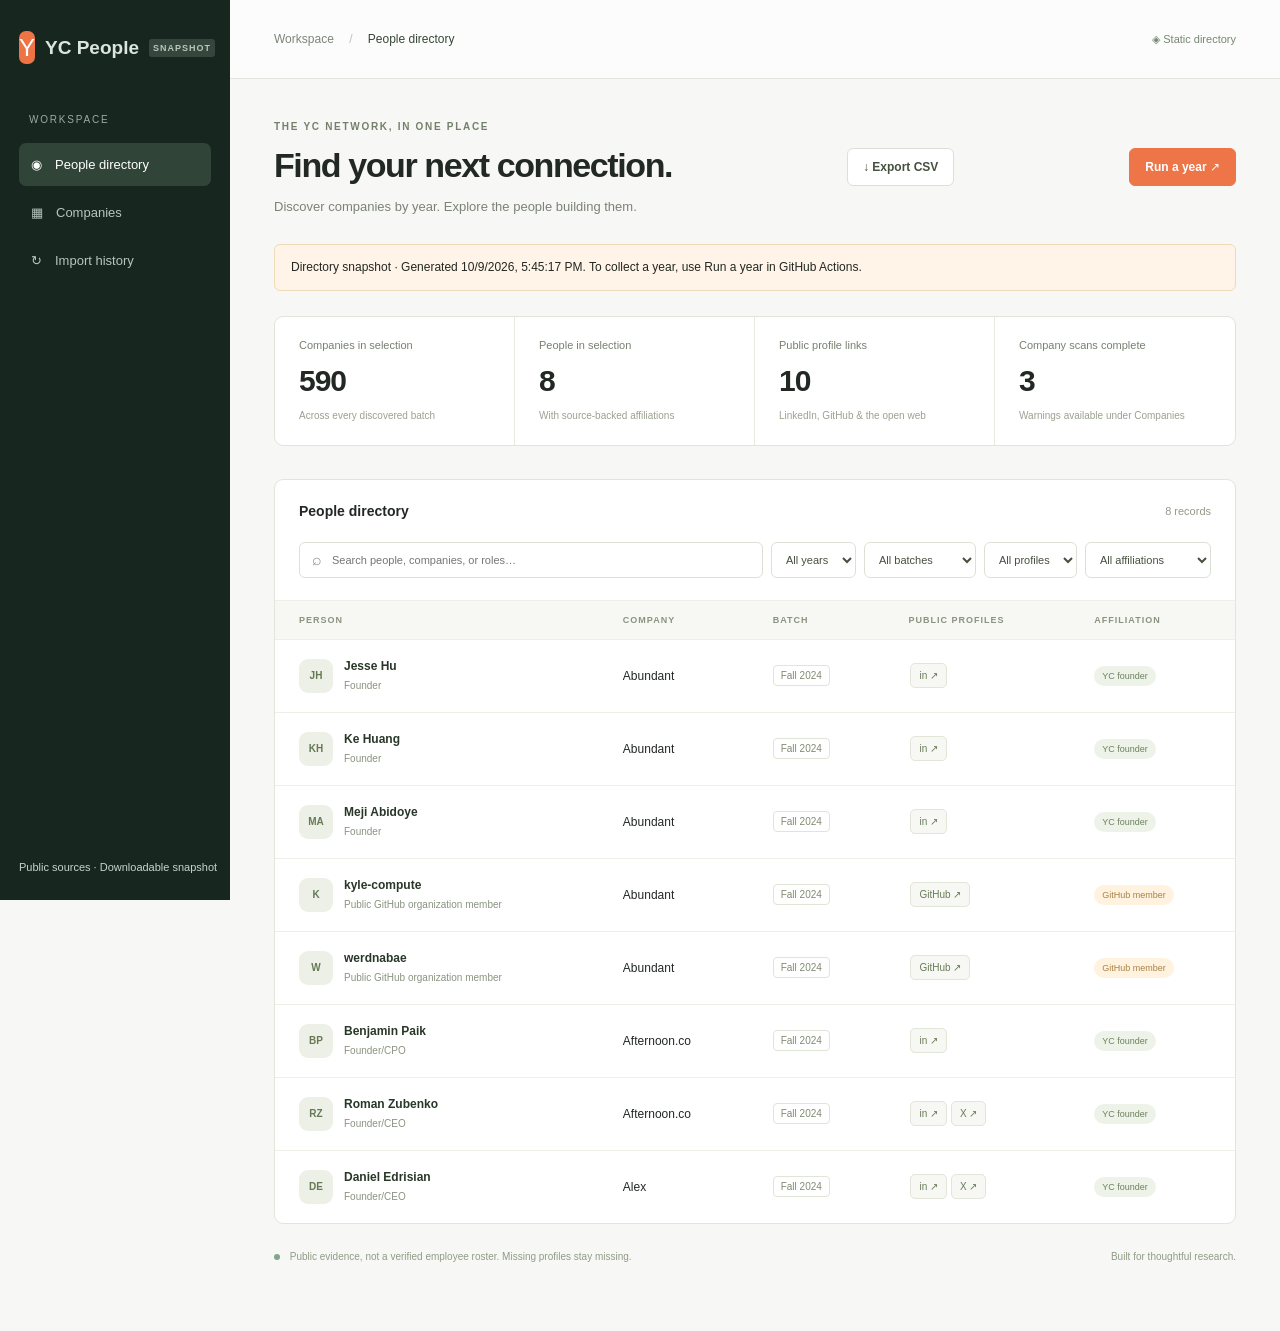
==== docs/index.html @ cd0c2633 "Build on-demand full-year YC public profile directory" ====
<!doctype html>
<html lang="en">
<head><meta charset="utf-8"><meta name="viewport" content="width=device-width,initial-scale=1"><title>YC People — Public talent directory</title><style>:root{font-family:Inter,-apple-system,BlinkMacSystemFont,"Segoe UI",sans-serif;color:#222823;background:#f7f8f5;font-synthesis:none}*{box-sizing:border-box}body{margin:0}button,input,select{font:inherit}button,a,input,select{outline-offset:4px}button,a{touch-action:manipulation}button{cursor:pointer}a{color:inherit}.sidebar{position:fixed;inset:0 auto 0 0;width:230px;padding:31px 19px;background:#172720;color:#dbe5df}.brand{display:flex;align-items:center;gap:10px;text-decoration:none;font-weight:650;font-size:19px;white-space:nowrap}.mark{display:grid;place-items:center;width:31px;height:33px;background:#ee7446;color:white;border-radius:7px;font-size:24px;font-weight:400}.local{font-size:9px;letter-spacing:1px;background:#35473d;padding:4px;border-radius:3px;margin-left:auto;color:#b8c6bd}.side-label{font-size:10px;letter-spacing:1.8px;color:#98aca0;margin:50px 10px 18px}.nav{width:100%;display:flex;gap:13px;align-items:center;padding:14px 12px;margin:5px 0;border:0;border-radius:7px;background:transparent;color:#b7c6bd;text-align:left;font-size:13px}.nav.active{background:#304438;color:#fff}.side-bottom{position:absolute;bottom:27px;font-size:11px;color:#c8d4cc}.side-bottom p{font-size:10px;color:#92a598;margin:10px 0 0 12px}.dot{display:inline-block;width:6px;height:6px;border-radius:100%;background:#82a58c;margin-right:7px}main{margin-left:230px}header{height:79px;border-bottom:1px solid #e1e5dd;display:flex;align-items:center;justify-content:space-between;padding:0 44px;background:#fff9}.breadcrumb{font-size:12px;color:#7e857b}.breadcrumb span{margin:0 12px;color:#bdc2b9}.breadcrumb b{font-weight:500;color:#394639}.private{font-size:11px;color:#788772}.content{max-width:1500px;margin:auto;padding:42px 44px}.heading{display:flex;align-items:center;justify-content:space-between;gap:20px;margin-bottom:30px}.eyebrow{font-size:10px;color:#73806c;letter-spacing:1.7px;font-weight:650;margin:0 0 13px}h1{font-size:34px;letter-spacing:-1.4px;line-height:1.2;font-weight:550;margin:0}.subtitle{color:#7b8276;font-size:13px;margin:13px 0 0}.button{border:1px solid #dce1d6;border-radius:6px;text-decoration:none;padding:11px 15px;display:inline-flex;justify-content:center;align-items:center;gap:14px;white-space:nowrap;font-size:12px;font-weight:550}.secondary{background:#fff;color:#46503f}.primary{background:#ed7548;color:white;border-color:#ed7548}.button:disabled{opacity:.5;cursor:default}.import-card{display:flex;gap:18px;align-items:center;border:1px solid #e0e4d8;background:#f0f2e9;border-radius:10px;padding:22px 25px}.import-icon{width:43px;height:43px;flex-shrink:0;border:1px solid #d3dbc9;display:grid;place-items:center;font-size:23px;color:#697d58;border-radius:9px;background:#e7ecde}h2{font-size:14px;font-weight:600;margin:0}.import-copy p{font-size:11px;color:#77816c;max-width:270px;line-height:1.6;margin:7px 0 0}form{margin-left:auto;display:flex;align-items:center;gap:8px;flex-wrap:wrap;justify-content:flex-end;max-width:460px}input,select{border:1px solid #dce1d6;background:#fff;color:#46503f;border-radius:6px;padding:10px;font-size:12px}#import-year{width:86px}.refresh{display:flex;align-items:center;gap:4px;flex-basis:100%;justify-content:flex-end;font-size:10px;color:#76806e}.refresh input{accent-color:#48644e}#notice{margin-top:16px;padding:13px 16px;background:#fff4e7;border:1px solid #efd9b9;border-radius:6px;font-size:12px;line-height:1.6}.stats{display:grid;grid-template-columns:repeat(4,1fr);margin:25px 0 33px;border:1px solid #e0e5da;background:white;border-radius:9px}.stats>div{padding:22px 24px;border-right:1px solid #e7eae2}.stats>div:last-child{border:0}.stats span{font-size:11px;color:#75816e;display:block}.stats strong{display:block;font-size:30px;letter-spacing:-1px;font-weight:550;margin:13px 0 7px}.stats small{font-size:10px;color:#9aa28f}.directory{background:white;border:1px solid #e1e5dc;border-radius:9px;overflow:hidden}.section-head{padding:23px 24px;display:flex;justify-content:space-between;align-items:center}.muted{font-size:11px;color:#929b89}.filters{display:flex;gap:8px;padding:0 24px 22px;flex-wrap:wrap}.search{flex:1;min-width:220px;display:flex;align-items:center;border:1px solid #dce1d6;border-radius:6px;padding-left:12px;color:#88917f}.search input{border:0;width:100%;background:transparent;font-size:11px}.filters select{font-size:11px;max-width:170px}#table-wrap{overflow-x:auto}table{border-collapse:collapse;width:100%;text-align:left;font-size:12px}th{background:#f7f8f4;color:#8a937f;font-size:9px;font-weight:550;letter-spacing:1px;text-transform:uppercase;padding:14px 24px;border-top:1px solid #edf0e7;border-bottom:1px solid #edf0e7}td{padding:19px 24px;border-bottom:1px solid #edf0e7;vertical-align:middle}tbody tr:last-child td{border-bottom:0}tbody tr:hover{background:#fbfcf8}.person{display:flex;align-items:center;gap:11px}.avatar{width:34px;height:34px;flex-shrink:0;display:grid;place-items:center;border-radius:9px;background:#edf0e6;color:#667955;font-size:10px;font-weight:650}.name{border:0;background:transparent;padding:0;color:#293729;font-weight:600;text-align:left;font-size:12px}.name:hover{text-decoration:underline}.sub{display:block;font-size:10px;color:#8a9380;margin-top:5px;max-width:250px;line-height:1.5}.batch{display:inline-block;border:1px solid #e0e5d7;border-radius:4px;font-size:10px;color:#7f8b71;padding:4px 7px;white-space:nowrap}.profile{display:inline-flex;align-items:center;justify-content:center;background:#f7f8f4;border:1px solid #e1e6d9;border-radius:5px;padding:6px 8px;margin:2px;font-size:10px;color:#687b57;text-decoration:none}.profile:hover{background:#e9eedf}.badge{font-size:9px;padding:5px 8px;display:inline-block;border-radius:20px;background:#edf3e9;color:#6e815d;white-space:nowrap}.badge.warning{background:#fff2df;color:#a88245}.empty{text-align:center;padding:61px 20px 70px}.empty-icon{margin:auto;border:1px solid #e2e7d9;border-radius:12px;width:52px;height:52px;display:grid;place-items:center;font-size:26px;color:#92a280;background:#f4f6ef}.empty h3{font-weight:500;font-size:17px;margin:20px 0 12px}.empty p{font-size:12px;color:#8b9480;line-height:1.8}.pagination{padding:15px 24px;border-top:1px solid #edf0e7;display:flex;justify-content:space-between;align-items:center;font-size:11px;color:#8b9480}footer{font-size:10px;color:#909b85;margin:24px 0;line-height:1.7}footer>span:last-child{float:right}.sr-only{position:absolute;width:1px;height:1px;padding:0;overflow:hidden;clip:rect(0,0,0,0);white-space:nowrap;border:0}[hidden]{display:none!important}dialog{border:1px solid #dce3d3;border-radius:13px;width:min(590px,90vw);padding:27px;color:#34422c;box-shadow:0 20px 90px #13220e33}dialog::backdrop{background:#13220e55}.dialog-head{display:flex;justify-content:space-between;align-items:center}.dialog-head button{font-size:25px;background:none;border:0;color:#8b967f}#detail-body{font-size:12px;line-height:1.8;overflow-wrap:anywhere}#detail-body article{background:#f5f7f0;padding:14px;margin:14px 0;border-radius:6px}#detail-body small{display:block;color:#8a967e}@media(min-width:1450px){.content{padding-top:55px}}@media(max-width:1100px){.sidebar{width:195px;padding:25px 14px}.local{display:none}main{margin-left:195px}.content{padding:30px 24px}header{padding:0 24px}.import-card{flex-wrap:wrap}form{margin-left:0;max-width:none;width:100%;justify-content:flex-start}.refresh{flex-basis:auto;margin-left:auto}.stats>div{padding:18px 15px}.stats small{font-size:9px}td,th{padding:15px}.heading h1{font-size:29px}}@media(max-width:760px){.sidebar{position:relative;width:100%;padding:16px;display:flex;align-items:center;gap:12px}.brand{margin-right:auto;font-size:16px}.side-label,.side-bottom,.nav span{display:none}.nav{width:auto;margin:0;padding:10px;font-size:19px}.mark{width:26px;height:28px}.local{display:none}main{margin:0}header{height:57px;padding:0 20px}.content{padding:26px 16px}.heading{align-items:flex-start}.heading h1{font-size:27px}.eyebrow{font-size:8px}.subtitle{font-size:11px;line-height:1.6}.heading .button{font-size:10px;padding:9px}.stats{grid-template-columns:repeat(2,1fr)}.stats>div:nth-child(2){border-right:0}.stats>div:nth-child(-n+2){border-bottom:1px solid #e7eae2}.import-card{padding:19px}.import-copy{flex:1}.refresh{margin-left:0}.section-head{padding:20px 17px}.filters{padding:0 17px 18px}.search{flex-basis:100%}.filters select{flex:1;max-width:none;min-width:110px}footer>span:last-child{display:none}}
</style></head>
<body>
<aside class="sidebar"><a class="brand" href="/"><span class="mark">Y</span> YC People<span class="local">LOCAL</span></a><p class="side-label">WORKSPACE</p><button class="nav active" data-tab="people">◉ <span>People directory</span></button><button class="nav" data-tab="companies">▦ <span>Companies</span></button><button class="nav" data-tab="runs">↻ <span>Import history</span></button><div class="side-bottom"><span class="dot"></span> Your data, on your machine<p>Public sources · SQLite storage</p></div></aside>
<main>
<header><span class="breadcrumb">Workspace <span>/</span> <b id="crumb">People directory</b></span><span class="private">◈ Local database</span></header>
<div class="content"><div class="heading"><div><p class="eyebrow">THE YC NETWORK, IN ONE PLACE</p><h1 id="title">Find your next connection.</h1><p class="subtitle">Discover companies by year. Explore the people building them.</p></div><a class="button secondary" id="export" href="/api/export">↓ Export CSV</a></div>
<section class="import-card" aria-label="Import YC year"><div class="import-icon">↗</div><div class="import-copy"><h2>Start with a year</h2><p>Every publicly listed batch. Profiles with evidence you can inspect.</p></div><form id="import-form"><label for="import-year" class="sr-only">Year to import</label><input id="import-year" type="number" min="2005" required><label for="limit" class="sr-only">Profile scan limit</label><select id="limit"><option value="0">All company scans</option><option value="10">First 10 company scans</option><option value="50">First 50 company scans</option></select><button class="button primary" id="import-button">Import year <span>→</span></button><label class="refresh"><input id="refresh" type="checkbox"> Refresh saved companies</label></form></section>
<div id="notice" role="status" aria-live="polite" hidden></div>
<section class="stats" aria-label="Database summary"><div><span>Companies in selection</span><strong id="company-count">0</strong><small>Across every discovered batch</small></div><div><span>People in selection</span><strong id="people-count">0</strong><small>With source-backed affiliations</small></div><div><span>Public profile links</span><strong id="profile-count">0</strong><small>LinkedIn, GitHub & the open web</small></div><div><span>Company scans complete</span><strong id="scan-count">0</strong><small>Warnings available under Companies</small></div></section>
<section class="directory"><div class="section-head"><h2 id="section-title">People directory</h2><span id="result-count" class="muted"></span></div><div class="filters"><label class="search"><span>⌕</span><input id="search" placeholder="Search people, companies, or roles…" aria-label="Search people, companies, or roles"></label><select id="year" aria-label="Filter year"><option value="">All years</option></select><select id="batch" aria-label="Filter batch"><option value="">All batches</option></select><select id="platform" aria-label="Filter profile platform"><option value="">All profiles</option><option value="linkedin">LinkedIn</option><option value="github">GitHub</option><option value="x">X</option><option value="website">Website</option></select><select id="relation" aria-label="Filter affiliation"><option value="">All affiliations</option><option value="yc_founder">YC founders</option><option value="company_listed">Company-listed</option><option value="github_member">GitHub members</option></select></div>
<div id="table-wrap"></div><div id="empty" class="empty"><div class="empty-icon">⌕</div><h3>Your next connection starts here.</h3><p>Import a year to build your directory.<br>Companies are saved first, then public profiles appear as they are found.</p></div><div class="pagination" id="pagination" hidden><button id="prev" class="button secondary">← Previous</button><span id="page-label"></span><button id="next" class="button secondary">Next →</button></div></section>
<footer><span class="dot"></span> Public evidence, not a verified employee roster. Missing profiles stay missing.<span>Built for thoughtful research.</span></footer></div></main>
<dialog id="details"><div class="dialog-head"><h2 id="detail-title">Profile evidence</h2><button id="close-details" aria-label="Close profile details">×</button></div><div id="detail-body"></div></dialog>
<script id="snapshot" type="application/json">{"companies": [{"slug": "ai-2", "name": "\u0026AI", "batch": "Summer 2024", "year": 2024, "website": "https://www.tryandai.com/", "description": "Collaborative workspace for patent litigators", "team_size": 7, "industry": "B2B -\u003e Legal", "yc_url": "https://www.ycombinator.com/companies/ai-2", "imported_at": "2026-10-09T16:52:02+00:00", "scanned_at": null, "scan_status": "pending", "warnings": []}, {"slug": "1849-bio", "name": "1849 bio", "batch": "Summer 2024", "year": 2024, "website": "https://www.1849.bio", "description": "Engineering microbes for miners to unlock billions in trapped metal", "team_size": 3, "industry": "Industrials", "yc_url": "https://www.ycombinator.com/companies/1849-bio", "imported_at": "2026-10-09T16:52:02+00:00", "scanned_at": null, "scan_status": "pending", "warnings": []}, {"slug": "acx", "name": "ACX", "batch": "Summer 2024", "year": 2024, "website": "https://www.acxtherapeutics.com/", "description": "Next-generation biocides for sustainable agriculture at scale", "team_size": 4, "industry": "Healthcare -\u003e Industrial Bio", "yc_url": "https://www.ycombinator.com/companies/acx", "imported_at": "2026-10-09T16:52:02+00:00", "scanned_at": null, "scan_status": "pending", "warnings": []}, {"slug": "abel", "name": "Abel", "batch": "Winter 2024", "year": 2024, "website": "https://www.tryabel.com", "description": "Transforming document review for litigation teams", "team_size": 2, "industry": "B2B -\u003e Legal", "yc_url": "https://www.ycombinator.com/companies/abel", "imported_at": "2026-10-09T16:51:58+00:00", "scanned_at": null, "scan_status": "pending", "warnings": []}, {"slug": "abel-police", "name": "Abel Police", "batch": "Summer 2024", "year": 2024, "website": "http://abelpolice.com", "description": "Automating police paperwork", "team_size": 5, "industry": "Government", "yc_url": "https://www.ycombinator.com/companies/abel-police", "imported_at": "2026-10-09T16:52:02+00:00", "scanned_at": null, "scan_status": "pending", "warnings": []}, {"slug": "abundant", "name": "Abundant", "batch": "Fall 2024", "year": 2024, "website": "https://www.abundant.ai/", "description": "Agent simulation and RL for researchers", "team_size": 7, "industry": "B2B", "yc_url": "https://www.ycombinator.com/companies/abundant", "imported_at": "2026-10-09T16:52:04+00:00", "scanned_at": "2026-10-09T16:52:06+00:00", "scan_status": "complete", "warnings": []}, {"slug": "adapted", "name": "Adapted", "batch": "Winter 2024", "year": 2024, "website": "https://adapted.app", "description": "AI physical therapy for athletes", "team_size": 2, "industry": "Consumer", "yc_url": "https://www.ycombinator.com/companies/adapted", "imported_at": "2026-10-09T16:51:58+00:00", "scanned_at": null, "scan_status": "pending", "warnings": []}, {"slug": "aedilic", "name": "Aedilic", "batch": "Winter 2024", "year": 2024, "website": "https://www.nonescape.com", "description": "Open-Source AI-generated image/deepfake detection", "team_size": 2, "industry": "B2B -\u003e Security", "yc_url": "https://www.ycombinator.com/companies/aedilic", "imported_at": "2026-10-09T16:51:58+00:00", "scanned_at": null, "scan_status": "pending", "warnings": []}, {"slug": "affil-ai", "name": "Affil.ai", "batch": "Summer 2024", "year": 2024, "website": "https://affil.ai/", "description": "AI Affiliate Network For Financial Companies", "team_size": 4, "industry": "B2B -\u003e Marketing", "yc_url": "https://www.ycombinator.com/companies/affil-ai", "imported_at": "2026-10-09T16:52:02+00:00", "scanned_at": null, "scan_status": "pending", "warnings": []}, {"slug": "aftercare", "name": "Aftercare", "batch": "Winter 2024", "year": 2024, "website": "https://getaftercare.com", "description": "Conversational AI surveys with intelligent follow-up questions", "team_size": 3, "industry": "B2B", "yc_url": "https://www.ycombinator.com/companies/aftercare", "imported_at": "2026-10-09T16:51:58+00:00", "scanned_at": null, "scan_status": "pending", "warnings": []}, {"slug": "afternoon-co", "name": "Afternoon.co", "batch": "Fall 2024", "year": 2024, "website": "https://afternoon.co", "description": "Bookkeeping, compliance and tax for founders", "team_size": 4, "industry": "B2B -\u003e Finance and Accounting", "yc_url": "https://www.ycombinator.com/companies/afternoon-co", "imported_at": "2026-10-09T16:52:04+00:00", "scanned_at": "2026-10-09T16:52:08+00:00", "scan_status": "complete", "warnings": []}, {"slug": "agentic-labs-2", "name": "Agentic Labs", "batch": "Winter 2024", "year": 2024, "website": "https://agenticlabs.com", "description": "AI system design tools for dev teams", "team_size": 2, "industry": "B2B -\u003e Engineering, Product and Design", "yc_url": "https://www.ycombinator.com/companies/agentic-labs-2", "imported_at": "2026-10-09T16:51:58+00:00", "scanned_at": null, "scan_status": "pending", "warnings": []}, {"slug": "aidy", "name": "Aidy", "batch": "Winter 2024", "year": 2024, "website": "https://www.aidyhq.com/", "description": "Mobile app helping people better manage chronic health conditions", "team_size": 2, "industry": "Healthcare -\u003e Consumer Health and Wellness", "yc_url": "https://www.ycombinator.com/companies/aidy", "imported_at": "2026-10-09T16:51:58+00:00", "scanned_at": null, "scan_status": "pending", "warnings": []}, {"slug": "alai", "name": "Alai", "batch": "Winter 2024", "year": 2024, "website": "https://getalai.com", "description": "Create high quality presentations quickly using AI", "team_size": 5, "industry": "B2B", "yc_url": "https://www.ycombinator.com/companies/alai", "imported_at": "2026-10-09T16:51:58+00:00", "scanned_at": null, "scan_status": "pending", "warnings": []}, {"slug": "alex-com", "name": "Alex", "batch": "Winter 2024", "year": 2024, "website": "https://alex.com", "description": "Alex is the AI recruiter for hiring great people.", "team_size": 30, "industry": "B2B -\u003e Recruiting and Talent", "yc_url": "https://www.ycombinator.com/companies/alex-com", "imported_at": "2026-10-09T16:51:58+00:00", "scanned_at": null, "scan_status": "pending", "warnings": []}, {"slug": "alex", "name": "Alex", "batch": "Fall 2024", "year": 2024, "website": "https://alexcodes.app", "description": "The Cursor for Xcode", "team_size": 3, "industry": "B2B -\u003e Engineering, Product and Design", "yc_url": "https://www.ycombinator.com/companies/alex", "imported_at": "2026-10-09T16:52:04+00:00", "scanned_at": "2026-10-09T16:52:14+00:00", "scan_status": "complete", "warnings": []}, {"slug": "aluna", "name": "Aluna", "batch": "Summer 2024", "year": 2024, "website": "https://alunadata.com", "description": "Data for biomedical AI", "team_size": 3, "industry": "B2B -\u003e Engineering, Product and Design", "yc_url": "https://www.ycombinator.com/companies/aluna", "imported_at": "2026-10-09T16:52:02+00:00", "scanned_at": null, "scan_status": "pending", "warnings": []}, {"slug": "aminoanalytica", "name": "AminoAnalytica", "batch": "Summer 2024", "year": 2024, "website": "https://www.aminoanalytica.com", "description": "The AI scientist for always-on biodefense", "team_size": 3, "industry": "Healthcare -\u003e Diagnostics", "yc_url": "https://www.ycombinator.com/companies/aminoanalytica", "imported_at": "2026-10-09T16:52:02+00:00", "scanned_at": null, "scan_status": "pending", "warnings": []}, {"slug": "anara", "name": "Anara", "batch": "Summer 2024", "year": 2024, "website": "https://anara.com", "description": "AI for researchers", "team_size": 5, "industry": "B2B -\u003e Productivity", "yc_url": "https://www.ycombinator.com/companies/anara", "imported_at": "2026-10-09T16:52:02+00:00", "scanned_at": null, "scan_status": "pending", "warnings": []}, {"slug": "andon-labs", "name": "Andon Labs", "batch": "Winter 2024", "year": 2024, "website": "https://andonlabs.com/", "description": "Autonomous organizations without humans in the loop", "team_size": 11, "industry": "B2B -\u003e Engineering, Product and Design", "yc_url": "https://www.ycombinator.com/companies/andon-labs", "imported_at": "2026-10-09T16:51:58+00:00", "scanned_at": null, "scan_status": "pending", "warnings": []}, {"slug": "andy-ai", "name": "Andy AI", "batch": "Winter 2024", "year": 2024, "website": "https://with-andy.com", "description": "Faster clinical documentation for home health nurses", "team_size": 5, "industry": "Healthcare -\u003e Healthcare IT", "yc_url": "https://www.ycombinator.com/companies/andy-ai", "imported_at": "2026-10-09T16:51:58+00:00", "scanned_at": null, "scan_status": "pending", "warnings": []}, {"slug": "anglera", "name": "Anglera", "batch": "Summer 2024", "year": 2024, "website": "https://www.anglera.com/", "description": "AI-Powered Product Data Enrichment", "team_size": 6, "industry": "B2B -\u003e Retail", "yc_url": "https://www.ycombinator.com/companies/anglera", "imported_at": "2026-10-09T16:52:02+00:00", "scanned_at": null, "scan_status": "pending", "warnings": []}, {"slug": "anthrogen", "name": "Anthrogen", "batch": "Summer 2024", "year": 2024, "website": "https://anthrogen.com", "description": "We work on generalizable tools for the next era of biotech. ", "team_size": 15, "industry": "Healthcare", "yc_url": "https://www.ycombinator.com/companies/anthrogen", "imported_at": "2026-10-09T16:52:02+00:00", "scanned_at": null, "scan_status": "pending", "warnings": []}, {"slug": "apolink", "name": "Apolink", "batch": "Fall 2024", "year": 2024, "website": "https://apolink.space", "description": "24/7 satellite connectivity in low Earth orbit", "team_size": 7, "industry": "Industrials -\u003e Aviation and Space", "yc_url": "https://www.ycombinator.com/companies/apolink", "imported_at": "2026-10-09T16:52:04+00:00", "scanned_at": null, "scan_status": "pending", "warnings": []}, {"slug": "apten", "name": "Apten", "batch": "Summer 2024", "year": 2024, "website": "https://www.apten.ai/", "description": "Omnichannel AI agents that engage leads across SMS, voice, and email", "team_size": 6, "industry": "B2B -\u003e Marketing", "yc_url": "https://www.ycombinator.com/companies/apten", "imported_at": "2026-10-09T16:52:02+00:00", "scanned_at": null, "scan_status": "pending", "warnings": []}, {"slug": "aqua-voice", "name": "Aqua Voice", "batch": "Winter 2024", "year": 2024, "website": "https://aquavoice.com", "description": "Frontier Voice Input - write 4x faster than typing.", "team_size": 5, "industry": "Consumer", "yc_url": "https://www.ycombinator.com/companies/aqua-voice", "imported_at": "2026-10-09T16:51:58+00:00", "scanned_at": null, "scan_status": "pending", "warnings": []}, {"slug": "arcane", "name": "Arcane", "batch": "Winter 2024", "year": 2024, "website": "", "description": "AI", "team_size": 2, "industry": "Consumer", "yc_url": "https://www.ycombinator.com/companies/arcane", "imported_at": "2026-10-09T16:51:58+00:00", "scanned_at": null, "scan_status": "pending", "warnings": []}, {"slug": "archilabs", "name": "ArchiLabs", "batch": "Fall 2024", "year": 2024, "website": "https://archilabs.ai", "description": "AI Data Center Design", "team_size": 3, "industry": "Real Estate and Construction -\u003e Construction", "yc_url": "https://www.ycombinator.com/companies/archilabs", "imported_at": "2026-10-09T16:52:04+00:00", "scanned_at": null, "scan_status": "pending", "warnings": []}, {"slug": "archil", "name": "Archil", "batch": "Fall 2024", "year": 2024, "website": "https://archil.com", "description": "The high-performance file system that connects AI to data", "team_size": 11, "industry": "B2B -\u003e Infrastructure", "yc_url": "https://www.ycombinator.com/companies/archil", "imported_at": "2026-10-09T16:52:04+00:00", "scanned_at": null, "scan_status": "pending", "warnings": []}, {"slug": "ares-industries", "name": "Ares Industries", "batch": "Summer 2024", "year": 2024, "website": "https://aresindustries.com", "description": "Building low-cost cruise missiles ", "team_size": 2, "industry": "Industrials -\u003e Aviation and Space", "yc_url": "https://www.ycombinator.com/companies/ares-industries", "imported_at": "2026-10-09T16:52:02+00:00", "scanned_at": null, "scan_status": "pending", "warnings": []}, {"slug": "argil", "name": "Argil", "batch": "Summer 2024", "year": 2024, "website": "https://www.argil.ai/", "description": "The video generation engine for the creator economy ", "team_size": 8, "industry": "Consumer", "yc_url": "https://www.ycombinator.com/companies/argil", "imported_at": "2026-10-09T16:52:02+00:00", "scanned_at": null, "scan_status": "pending", "warnings": []}, {"slug": "argon-ai-inc", "name": "Argon AI, Inc.", "batch": "Winter 2024", "year": 2024, "website": "https://www.argon-ai.com/", "description": "AI for Pharma Intelligence ", "team_size": 2, "industry": "Healthcare", "yc_url": "https://www.ycombinator.com/companies/argon-ai-inc", "imported_at": "2026-10-09T16:51:58+00:00", "scanned_at": null, "scan_status": "pending", "warnings": []}, {"slug": "arini", "name": "Arini", "batch": "Winter 2024", "year": 2024, "website": "https://www.arini.ai", "description": "The single platform to run all healthcare operations", "team_size": 17, "industry": "Healthcare -\u003e Healthcare IT", "yc_url": "https://www.ycombinator.com/companies/arini", "imported_at": "2026-10-09T16:51:58+00:00", "scanned_at": null, "scan_status": "pending", "warnings": []}, {"slug": "artisan", "name": "Artisan", "batch": "Winter 2024", "year": 2024, "website": "https://artisan.co/?utm_source=ycombinator", "description": "AI employees that take on real work, starting with sales", "team_size": 50, "industry": "B2B", "yc_url": "https://www.ycombinator.com/companies/artisan", "imported_at": "2026-10-09T16:51:58+00:00", "scanned_at": null, "scan_status": "pending", "warnings": []}, {"slug": "artos", "name": "Artos", "batch": "Winter 2024", "year": 2024, "website": "https://www.artosai.com/", "description": "Authoring documents for life sciences in minutes, not months.", "team_size": 7, "industry": "B2B", "yc_url": "https://www.ycombinator.com/companies/artos", "imported_at": "2026-10-09T16:51:58+00:00", "scanned_at": null, "scan_status": "pending", "warnings": []}, {"slug": "arva-ai", "name": "Arva AI", "batch": "Summer 2024", "year": 2024, "website": "https://www.arva.ai", "description": "AI for critical banking operations", "team_size": 20, "industry": "B2B", "yc_url": "https://www.ycombinator.com/companies/arva-ai", "imported_at": "2026-10-09T16:52:02+00:00", "scanned_at": null, "scan_status": "pending", "warnings": []}, {"slug": "asha-health", "name": "Asha Health", "batch": "Fall 2024", "year": 2024, "website": "https://asha.health", "description": "We help medical practices become AI-native", "team_size": 9, "industry": "Healthcare", "yc_url": "https://www.ycombinator.com/companies/asha-health", "imported_at": "2026-10-09T16:52:04+00:00", "scanned_at": null, "scan_status": "pending", "warnings": []}, {"slug": "assembly-hoa", "name": "Assembly HOA", "batch": "Summer 2024", "year": 2024, "website": "https://assemblyhoa.com", "description": "AI-native HOA Management Company", "team_size": 12, "industry": "Real Estate and Construction -\u003e Housing and Real Estate", "yc_url": "https://www.ycombinator.com/companies/assembly-hoa", "imported_at": "2026-10-09T16:52:02+00:00", "scanned_at": null, "scan_status": "pending", "warnings": []}, {"slug": "astro-mechanica", "name": "Astro Mechanica", "batch": "Winter 2024", "year": 2024, "website": "https://astromecha.co/", "description": "Supersonics for the new Jet Age", "team_size": 52, "industry": "Industrials -\u003e Aviation and Space", "yc_url": "https://www.ycombinator.com/companies/astro-mechanica", "imported_at": "2026-10-09T16:51:58+00:00", "scanned_at": null, "scan_status": "pending", "warnings": []}, {"slug": "attunement", "name": "Attunement", "batch": "Winter 2024", "year": 2024, "website": "http://attunement.ai", "description": "Attunement turns fragmented behavioral health records into structured…", "team_size": 3, "industry": "Healthcare", "yc_url": "https://www.ycombinator.com/companies/attunement", "imported_at": "2026-10-09T16:51:58+00:00", "scanned_at": null, "scan_status": "pending", "warnings": []}, {"slug": "autocomputer", "name": "AutoComputer", "batch": "Fall 2024", "year": 2024, "website": "https://www.autocomputer.ai/", "description": "Forward Deployed Research Services", "team_size": 2, "industry": "B2B", "yc_url": "https://www.ycombinator.com/companies/autocomputer", "imported_at": "2026-10-09T16:52:04+00:00", "scanned_at": null, "scan_status": "pending", "warnings": []}, {"slug": "autopallet-robotics", "name": "AutoPallet Robotics", "batch": "Summer 2024", "year": 2024, "website": "https://autopallet.bot", "description": "We make robots that move boxes in warehouses", "team_size": 6, "industry": "Industrials -\u003e Manufacturing and Robotics", "yc_url": "https://www.ycombinator.com/companies/autopallet-robotics", "imported_at": "2026-10-09T16:52:02+00:00", "scanned_at": null, "scan_status": "pending", "warnings": []}, {"slug": "autumn-labs", "name": "Autumn Labs", "batch": "Summer 2024", "year": 2024, "website": "https://www.autumnlabs.io/", "description": "Datadog for industrial robots", "team_size": 3, "industry": "Industrials -\u003e Manufacturing and Robotics", "yc_url": "https://www.ycombinator.com/companies/autumn-labs", "imported_at": "2026-10-09T16:52:02+00:00", "scanned_at": null, "scan_status": "pending", "warnings": []}, {"slug": "averyiq", "name": "AveryIQ", "batch": "Winter 2024", "year": 2024, "website": "https://averyiq.com", "description": "AI Copilot for Property Managers and Landlords", "team_size": 3, "industry": "Real Estate and Construction -\u003e Housing and Real Estate", "yc_url": "https://www.ycombinator.com/companies/averyiq", "imported_at": "2026-10-09T16:51:58+00:00", "scanned_at": null, "scan_status": "pending", "warnings": []}, {"slug": "avora", "name": "Avora", "batch": "Fall 2024", "year": 2024, "website": "https://www.getavora.ai", "description": "Agents for dental operations", "team_size": 4, "industry": "Healthcare", "yc_url": "https://www.ycombinator.com/companies/avora", "imported_at": "2026-10-09T16:52:04+00:00", "scanned_at": null, "scan_status": "pending", "warnings": []}, {"slug": "azalea-robotics-corporation", "name": "Azalea Robotics Corporation", "batch": "Summer 2024", "year": 2024, "website": "https://azalearobotics.com/", "description": "Automating airport baggage handling with robots.", "team_size": null, "industry": "Industrials -\u003e Manufacturing and Robotics", "yc_url": "https://www.ycombinator.com/companies/azalea-robotics-corporation", "imported_at": "2026-10-09T16:52:02+00:00", "scanned_at": null, "scan_status": "pending", "warnings": []}, {"slug": "basalt", "name": "Basalt", "batch": "Winter 2024", "year": 2024, "website": "https://basalt.space/", "description": "Constellations as a Service", "team_size": 10, "industry": "Industrials -\u003e Aviation and Space", "yc_url": "https://www.ycombinator.com/companies/basalt", "imported_at": "2026-10-09T16:51:58+00:00", "scanned_at": null, "scan_status": "pending", "warnings": []}, {"slug": "baseline-ai", "name": "Baseline AI", "batch": "Summer 2024", "year": 2024, "website": "https://www.baselinetrials.com/", "description": "AI document creation and data management for clinical trials", "team_size": 2, "industry": "Healthcare -\u003e Healthcare IT", "yc_url": "https://www.ycombinator.com/companies/baseline-ai", "imported_at": "2026-10-09T16:52:02+00:00", "scanned_at": null, "scan_status": "pending", "warnings": []}, {"slug": "basepilot", "name": "Basepilot", "batch": "Winter 2024", "year": 2024, "website": "https://www.basepilot.com/", "description": "AI agents for insurance claims", "team_size": 2, "industry": "B2B -\u003e Productivity", "yc_url": "https://www.ycombinator.com/companies/basepilot", "imported_at": "2026-10-09T16:51:58+00:00", "scanned_at": null, "scan_status": "pending", "warnings": []}, {"slug": "bayesline", "name": "Bayesline", "batch": "Summer 2024", "year": 2024, "website": "https://bayesline.com", "description": "Highly customizable and blazingly fast analytics for asset managers.", "team_size": 3, "industry": "Fintech -\u003e Asset Management", "yc_url": "https://www.ycombinator.com/companies/bayesline", "imported_at": "2026-10-09T16:52:02+00:00", "scanned_at": null, "scan_status": "pending", "warnings": []}, {"slug": "beebettor", "name": "BeeBettor", "batch": "Summer 2024", "year": 2024, "website": "https://beebettor.com", "description": "Robinhood for sports prediction markets", "team_size": 2, "industry": "Consumer -\u003e Gaming", "yc_url": "https://www.ycombinator.com/companies/beebettor", "imported_at": "2026-10-09T16:52:02+00:00", "scanned_at": null, "scan_status": "pending", "warnings": []}, {"slug": "beglaubigtde", "name": "Beglaubigt.de", "batch": "Fall 2024", "year": 2024, "website": "https://beglaubigt.de/en-us", "description": "The legal back-office for European founders - the incorporation API…", "team_size": 15, "industry": "B2B -\u003e Legal", "yc_url": "https://www.ycombinator.com/companies/beglaubigtde", "imported_at": "2026-10-09T16:52:04+00:00", "scanned_at": null, "scan_status": "pending", "warnings": []}, {"slug": "benchify", "name": "Benchify", "batch": "Summer 2024", "year": 2024, "website": "https://www.benchify.com", "description": "Executable healthcare contracts", "team_size": 4, "industry": "B2B", "yc_url": "https://www.ycombinator.com/companies/benchify", "imported_at": "2026-10-09T16:52:02+00:00", "scanned_at": null, "scan_status": "pending", "warnings": []}, {"slug": "betterbasket", "name": "BetterBasket", "batch": "Winter 2024", "year": 2024, "website": "http://www.betterbasket.com", "description": "Smart grocery pricing with AI", "team_size": 5, "industry": "B2B -\u003e Analytics", "yc_url": "https://www.ycombinator.com/companies/betterbasket", "imported_at": "2026-10-09T16:51:58+00:00", "scanned_at": null, "scan_status": "pending", "warnings": []}, {"slug": "bilanc", "name": "Bilanc", "batch": "Winter 2024", "year": 2024, "website": "https://www.bilanc.co", "description": "AI-Powered Engineering Productivity", "team_size": 3, "industry": "B2B -\u003e Engineering, Product and Design", "yc_url": "https://www.ycombinator.com/companies/bilanc", "imported_at": "2026-10-09T16:51:58+00:00", "scanned_at": null, "scan_status": "pending", "warnings": []}, {"slug": "biocartesian", "name": "Biocartesian", "batch": "Summer 2024", "year": 2024, "website": "https://www.biocartesian.com", "description": "Converting biology into digital molecular maps", "team_size": 2, "industry": "Healthcare -\u003e Drug Discovery and Delivery", "yc_url": "https://www.ycombinator.com/companies/biocartesian", "imported_at": "2026-10-09T16:52:02+00:00", "scanned_at": null, "scan_status": "pending", "warnings": []}, {"slug": "bitesight", "name": "BiteSight", "batch": "Winter 2024", "year": 2024, "website": "http://bitesight.com", "description": "The video-first food delivery app. Imagine TikTok meets DoorDash.", "team_size": 4, "industry": "Consumer -\u003e Social", "yc_url": "https://www.ycombinator.com/companies/bitesight", "imported_at": "2026-10-09T16:51:58+00:00", "scanned_at": null, "scan_status": "pending", "warnings": []}, {"slug": "bits-to-atoms", "name": "Bits to Atoms", "batch": "Summer 2024", "year": 2024, "website": "https://bitstoatoms.com/", "description": "Match job seekers to roles at deep technology startups.", "team_size": 3, "industry": "Consumer -\u003e Job and Career Services", "yc_url": "https://www.ycombinator.com/companies/bits-to-atoms", "imported_at": "2026-10-09T16:52:02+00:00", "scanned_at": null, "scan_status": "pending", "warnings": []}, {"slug": "blacksmith", "name": "Blacksmith", "batch": "Winter 2024", "year": 2024, "website": "https://blacksmith.sh/", "description": "The fastest way to run your GitHub Actions", "team_size": 3, "industry": "B2B -\u003e Infrastructure", "yc_url": "https://www.ycombinator.com/companies/blacksmith", "imported_at": "2026-10-09T16:51:58+00:00", "scanned_at": null, "scan_status": "pending", "warnings": []}, {"slug": "blaze-2", "name": "Blaze", "batch": "Summer 2024", "year": 2024, "website": "https://blaze.money", "description": "Agentic Finance for your Life and Business", "team_size": 5, "industry": "Fintech -\u003e Payments", "yc_url": "https://www.ycombinator.com/companies/blaze-2", "imported_at": "2026-10-09T16:52:02+00:00", "scanned_at": null, "scan_status": "pending", "warnings": []}, {"slug": "bluedoor", "name": "Bluedoor", "batch": "Summer 2024", "year": 2024, "website": "https://bluedoor.sh/", "description": "AI for public records request fulfillment", "team_size": 1, "industry": "B2B -\u003e Infrastructure", "yc_url": "https://www.ycombinator.com/companies/bluedoor", "imported_at": "2026-10-09T16:52:02+00:00", "scanned_at": null, "scan_status": "pending", "warnings": []}, {"slug": "blume-benefits", "name": "Blume Benefits", "batch": "Winter 2024", "year": 2024, "website": "https://www.blumebenefits.com/", "description": "The AI copilot for health insurance brokers.", "team_size": 3, "industry": "Fintech -\u003e Insurance", "yc_url": "https://www.ycombinator.com/companies/blume-benefits", "imported_at": "2026-10-09T16:51:58+00:00", "scanned_at": null, "scan_status": "pending", "warnings": []}, {"slug": "brainbase-labs", "name": "Brainbase Labs", "batch": "Winter 2024", "year": 2024, "website": "https://brainbaselabs.com", "description": "The AI Labor Company", "team_size": 4, "industry": "B2B", "yc_url": "https://www.ycombinator.com/companies/brainbase-labs", "imported_at": "2026-10-09T16:51:58+00:00", "scanned_at": null, "scan_status": "pending", "warnings": []}, {"slug": "breez-labs", "name": "Breez Labs", "batch": "Winter 2024", "year": 2024, "website": "https://www.breezlabs.com/", "description": "Helping Companies Deploy Email Agents in High Trust Domains", "team_size": 2, "industry": "B2B -\u003e Infrastructure", "yc_url": "https://www.ycombinator.com/companies/breez-labs", "imported_at": "2026-10-09T16:51:58+00:00", "scanned_at": null, "scan_status": "pending", "warnings": []}, {"slug": "brighterway", "name": "Brighterway", "batch": "Summer 2024", "year": 2024, "website": "https://www.brighterway.ai/", "description": "Streamlining the medical record review process in workers comp", "team_size": 14, "industry": "Healthcare -\u003e Healthcare IT", "yc_url": "https://www.ycombinator.com/companies/brighterway", "imported_at": "2026-10-09T16:52:02+00:00", "scanned_at": null, "scan_status": "pending", "warnings": []}, {"slug": "browser-buddy", "name": "Browser Buddy", "batch": "Winter 2024", "year": 2024, "website": "https://www.browserbuddy.com/", "description": "A recommendation system for the Internet", "team_size": 2, "industry": "Consumer -\u003e Content", "yc_url": "https://www.ycombinator.com/companies/browser-buddy", "imported_at": "2026-10-09T16:51:58+00:00", "scanned_at": null, "scan_status": "pending", "warnings": []}, {"slug": "browseros", "name": "BrowserOS", "batch": "Summer 2024", "year": 2024, "website": "https://BrowserOS.com/", "description": "The Open Source Agentic Browser", "team_size": 4, "industry": "Consumer", "yc_url": "https://www.ycombinator.com/companies/browseros", "imported_at": "2026-10-09T16:52:02+00:00", "scanned_at": null, "scan_status": "pending", "warnings": []}, {"slug": "bucket-robotics", "name": "Bucket Robotics", "batch": "Summer 2024", "year": 2024, "website": "https://bucket.bot", "description": "Defect detection for manufacturing built from CAD and synthetic data.", "team_size": 8, "industry": "Industrials -\u003e Manufacturing and Robotics", "yc_url": "https://www.ycombinator.com/companies/bucket-robotics", "imported_at": "2026-10-09T16:52:02+00:00", "scanned_at": null, "scan_status": "pending", "warnings": []}, {"slug": "ctgt", "name": "CTGT", "batch": "Fall 2024", "year": 2024, "website": "https://www.ctgt.ai/", "description": "The deterministic layer for frontier intelligence", "team_size": 10, "industry": "B2B -\u003e Infrastructure", "yc_url": "https://www.ycombinator.com/companies/ctgt", "imported_at": "2026-10-09T16:52:04+00:00", "scanned_at": null, "scan_status": "pending", "warnings": []}, {"slug": "callback", "name": "Callback", "batch": "Summer 2024", "year": 2024, "website": "https://getcallback.ai", "description": "Effortless AI automation for business operations", "team_size": 2, "industry": "B2B -\u003e Operations", "yc_url": "https://www.ycombinator.com/companies/callback", "imported_at": "2026-10-09T16:52:02+00:00", "scanned_at": null, "scan_status": "pending", "warnings": []}, {"slug": "candle", "name": "Candle", "batch": "Fall 2024", "year": 2024, "website": "https://www.trycandle.app/", "description": "Candle helps friends and couples grow closer daily in just 5 minutes.", "team_size": 2, "industry": "Consumer", "yc_url": "https://www.ycombinator.com/companies/candle", "imported_at": "2026-10-09T16:52:04+00:00", "scanned_at": null, "scan_status": "pending", "warnings": []}, {"slug": "canvas", "name": "Canvas", "batch": "Fall 2024", "year": 2024, "website": "https://www.canvas.inc/", "description": "Building AI systems that improve from experience.", "team_size": 3, "industry": "B2B", "yc_url": "https://www.ycombinator.com/companies/canvas", "imported_at": "2026-10-09T16:52:04+00:00", "scanned_at": null, "scan_status": "pending", "warnings": []}, {"slug": "capitol-ai", "name": "Capitol AI", "batch": "Summer 2024", "year": 2024, "website": "https://www.capitol.ai/", "description": "Capitol: the sovereign operating system for intelligence.", "team_size": 11, "industry": "B2B -\u003e Productivity", "yc_url": "https://www.ycombinator.com/companies/capitol-ai", "imported_at": "2026-10-09T16:52:02+00:00", "scanned_at": null, "scan_status": "pending", "warnings": []}, {"slug": "capy", "name": "Capy", "batch": "Fall 2024", "year": 2024, "website": "https://capy.ai", "description": "The IDE for the parallel age", "team_size": 6, "industry": "B2B -\u003e Engineering, Product and Design", "yc_url": "https://www.ycombinator.com/companies/capy", "imported_at": "2026-10-09T16:52:04+00:00", "scanned_at": null, "scan_status": "pending", "warnings": []}, {"slug": "careforce", "name": "Careforce", "batch": "Fall 2024", "year": 2024, "website": "https://careforce.ai/", "description": "AI Workers for Healthcare Orgs to Find, Call \u0026 Schedule More Patients.", "team_size": 9, "industry": "Healthcare -\u003e Healthcare IT", "yc_url": "https://www.ycombinator.com/companies/careforce", "imported_at": "2026-10-09T16:52:04+00:00", "scanned_at": null, "scan_status": "pending", "warnings": []}, {"slug": "carma", "name": "Carma", "batch": "Winter 2024", "year": 2024, "website": "https://www.joincarma.com/", "description": "The AI Operating System For Modern Fleets.", "team_size": 15, "industry": "B2B -\u003e Operations", "yc_url": "https://www.ycombinator.com/companies/carma", "imported_at": "2026-10-09T16:51:58+00:00", "scanned_at": null, "scan_status": "pending", "warnings": []}, {"slug": "carousel-technologies", "name": "Carousel Technologies", "batch": "Winter 2024", "year": 2024, "website": "https://usecarousel.com", "description": "AI Assistant for Excel", "team_size": 4, "industry": "B2B -\u003e Finance and Accounting", "yc_url": "https://www.ycombinator.com/companies/carousel-technologies", "imported_at": "2026-10-09T16:51:58+00:00", "scanned_at": null, "scan_status": "pending", "warnings": []}, {"slug": "cartage", "name": "Cartage", "batch": "Summer 2024", "year": 2024, "website": "https://cartage.ai", "description": "Autonomous freight coordination", "team_size": 12, "industry": "B2B -\u003e Supply Chain and Logistics", "yc_url": "https://www.ycombinator.com/companies/cartage", "imported_at": "2026-10-09T16:52:02+00:00", "scanned_at": null, "scan_status": "pending", "warnings": []}, {"slug": "cekura-ai", "name": "Cekura", "batch": "Fall 2024", "year": 2024, "website": "https://www.cekura.ai/", "description": "Voice AI and Chat AI agents: Testing and Observability", "team_size": 15, "industry": "B2B -\u003e Engineering, Product and Design", "yc_url": "https://www.ycombinator.com/companies/cekura-ai", "imported_at": "2026-10-09T16:52:04+00:00", "scanned_at": null, "scan_status": "pending", "warnings": []}, {"slug": "celest", "name": "Celest", "batch": "Winter 2024", "year": 2024, "website": "https://celest.dev", "description": "The Vercel of Flutter", "team_size": 1, "industry": "B2B -\u003e Infrastructure", "yc_url": "https://www.ycombinator.com/companies/celest", "imported_at": "2026-10-09T16:51:58+00:00", "scanned_at": null, "scan_status": "pending", "warnings": []}, {"slug": "centauri-ai", "name": "Centauri AI", "batch": "Winter 2024", "year": 2024, "website": "https://centauri-ai.tech", "description": "Helps teams work effectively with AI coding agents.", "team_size": 5, "industry": "B2B", "yc_url": "https://www.ycombinator.com/companies/centauri-ai", "imported_at": "2026-10-09T16:51:58+00:00", "scanned_at": null, "scan_status": "pending", "warnings": []}, {"slug": "central", "name": "Central", "batch": "Summer 2024", "year": 2024, "website": "https://centralhq.com", "description": "Payroll, benefits, state compliance \u0026 other bullsh*t for startups", "team_size": 15, "industry": "B2B -\u003e Human Resources", "yc_url": "https://www.ycombinator.com/companies/central", "imported_at": "2026-10-09T16:52:02+00:00", "scanned_at": null, "scan_status": "pending", "warnings": []}, {"slug": "centralize", "name": "Centralize", "batch": "Winter 2024", "year": 2024, "website": "https://www.usecentralize.com/", "description": "The relationship intelligence platform for enterprise revenue", "team_size": 9, "industry": "B2B -\u003e Sales", "yc_url": "https://www.ycombinator.com/companies/centralize", "imported_at": "2026-10-09T16:51:58+00:00", "scanned_at": null, "scan_status": "pending", "warnings": []}, {"slug": "cerulion", "name": "Cerulion", "batch": "Summer 2024", "year": 2024, "website": "https://www.cerulion.com", "description": "Open source operating system for robots", "team_size": 2, "industry": "B2B -\u003e Engineering, Product and Design", "yc_url": "https://www.ycombinator.com/companies/cerulion", "imported_at": "2026-10-09T16:52:02+00:00", "scanned_at": null, "scan_status": "pending", "warnings": []}, {"slug": "withcharm", "name": "Charm", "batch": "Fall 2024", "year": 2024, "website": "https://charm.cash/", "description": "Charm is the universal payments app — send money to anyone.", "team_size": 1, "industry": "Consumer -\u003e Social", "yc_url": "https://www.ycombinator.com/companies/withcharm", "imported_at": "2026-10-09T16:52:04+00:00", "scanned_at": null, "scan_status": "pending", "warnings": []}, {"slug": "cheers", "name": "Cheers", "batch": "Summer 2024", "year": 2024, "website": "https://www.cheers.tech", "description": "Win local search on ChatGPT \u0026 other LLMs", "team_size": 2, "industry": "B2B", "yc_url": "https://www.ycombinator.com/companies/cheers", "imported_at": "2026-10-09T16:52:02+00:00", "scanned_at": null, "scan_status": "pending", "warnings": []}, {"slug": "chicory", "name": "Chicory", "batch": "Fall 2024", "year": 2024, "website": "https://chicory.so", "description": "The platform for automated hiring and workforce decisions.", "team_size": 2, "industry": "B2B", "yc_url": "https://www.ycombinator.com/companies/chicory", "imported_at": "2026-10-09T16:52:04+00:00", "scanned_at": null, "scan_status": "pending", "warnings": []}, {"slug": "circleback", "name": "Circleback", "batch": "Winter 2024", "year": 2024, "website": "https://circleback.ai", "description": "AI-powered meeting notes and automations", "team_size": 8, "industry": "B2B -\u003e Productivity", "yc_url": "https://www.ycombinator.com/companies/circleback", "imported_at": "2026-10-09T16:51:58+00:00", "scanned_at": null, "scan_status": "pending", "warnings": []}, {"slug": "claimsorted", "name": "ClaimSorted", "batch": "Summer 2024", "year": 2024, "website": "https://claimsorted.com", "description": "Making it easy for insurance companies to process claims", "team_size": 20, "industry": "Fintech -\u003e Insurance", "yc_url": "https://www.ycombinator.com/companies/claimsorted", "imported_at": "2026-10-09T16:52:02+00:00", "scanned_at": null, "scan_status": "pending", "warnings": []}, {"slug": "clarion", "name": "Clarion", "batch": "Winter 2024", "year": 2024, "website": "https://clarionhealth.com", "description": "The AI communication layer for healthcare", "team_size": 16, "industry": "Healthcare -\u003e Healthcare IT", "yc_url": "https://www.ycombinator.com/companies/clarion", "imported_at": "2026-10-09T16:51:58+00:00", "scanned_at": null, "scan_status": "pending", "warnings": []}, {"slug": "clarum", "name": "Clarum", "batch": "Winter 2024", "year": 2024, "website": "https://clarum.ai", "description": "AI agents for private market diligence, monitoring, and reporting", "team_size": 2, "industry": "B2B -\u003e Finance and Accounting", "yc_url": "https://www.ycombinator.com/companies/clarum", "imported_at": "2026-10-09T16:51:58+00:00", "scanned_at": null, "scan_status": "pending", "warnings": []}, {"slug": "clearly-ai", "name": "Clearly AI", "batch": "Summer 2024", "year": 2024, "website": "https://clearly-ai.com", "description": "Automate security and privacy reviews", "team_size": 17, "industry": "B2B -\u003e Security", "yc_url": "https://www.ycombinator.com/companies/clearly-ai", "imported_at": "2026-10-09T16:52:02+00:00", "scanned_at": null, "scan_status": "pending", "warnings": []}, {"slug": "cleva", "name": "Cleva", "batch": "Winter 2024", "year": 2024, "website": "https://www.getcleva.com", "description": "Global neobank for emerging markets", "team_size": 30, "industry": "Fintech", "yc_url": "https://www.ycombinator.com/companies/cleva", "imported_at": "2026-10-09T16:51:58+00:00", "scanned_at": null, "scan_status": "pending", "warnings": []}, {"slug": "cloudcruise", "name": "CloudCruise", "batch": "Winter 2024", "year": 2024, "website": "https://cloudcruise.com", "description": "The developer platform for fast and reliable browser agents", "team_size": 7, "industry": "B2B", "yc_url": "https://www.ycombinator.com/companies/cloudcruise", "imported_at": "2026-10-09T16:51:58+00:00", "scanned_at": null, "scan_status": "pending", "warnings": []}, {"slug": "cloudglue", "name": "Cloudglue", "batch": "Summer 2024", "year": 2024, "website": "https://cloudglue.dev", "description": "The video context layer for AI.", "team_size": 4, "industry": "B2B", "yc_url": "https://www.ycombinator.com/companies/cloudglue", "imported_at": "2026-10-09T16:52:02+00:00", "scanned_at": null, "scan_status": "pending", "warnings": []}, {"slug": "cocrafter", "name": "CoCrafter", "batch": "Winter 2024", "year": 2024, "website": "https://cocrafter.com/", "description": "B2B construction marketplace to match contractors and subcontractors.", "team_size": 9, "industry": "Real Estate and Construction -\u003e Construction", "yc_url": "https://www.ycombinator.com/companies/cocrafter", "imported_at": "2026-10-09T16:51:58+00:00", "scanned_at": null, "scan_status": "pending", "warnings": []}, {"slug": "codeant-ai", "name": "CodeAnt AI", "batch": "Winter 2024", "year": 2024, "website": "https://codeant.ai/", "description": "Autonomous offensive and defensive cybersecurity platform", "team_size": 25, "industry": "B2B -\u003e Engineering, Product and Design", "yc_url": "https://www.ycombinator.com/companies/codeant-ai", "imported_at": "2026-10-09T16:51:58+00:00", "scanned_at": null, "scan_status": "pending", "warnings": []}, {"slug": "codeviz", "name": "CodeViz", "batch": "Summer 2024", "year": 2024, "website": "https://www.codeviz.ai/", "description": "One living model of your software architecture", "team_size": 2, "industry": "B2B -\u003e Productivity", "yc_url": "https://www.ycombinator.com/companies/codeviz", "imported_at": "2026-10-09T16:52:02+00:00", "scanned_at": null, "scan_status": "pending", "warnings": []}, {"slug": "codes-health", "name": "Codes Health", "batch": "Summer 2024", "year": 2024, "website": "https://www.codeshealth.com/", "description": "Medical Record Retrieval with Zero Human Error", "team_size": 35, "industry": "B2B", "yc_url": "https://www.ycombinator.com/companies/codes-health", "imported_at": "2026-10-09T16:52:02+00:00", "scanned_at": null, "scan_status": "pending", "warnings": []}, {"slug": "collectwise", "name": "CollectWise", "batch": "Fall 2024", "year": 2024, "website": "https://collectwise.com/", "description": "Automating consumer debt collection with AI", "team_size": 12, "industry": "Fintech", "yc_url": "https://www.ycombinator.com/companies/collectwise", "imported_at": "2026-10-09T16:52:04+00:00", "scanned_at": null, "scan_status": "pending", "warnings": []}, {"slug": "comfy-deploy", "name": "Comfy Deploy", "batch": "Summer 2024", "year": 2024, "website": "https://comfydeploy.com", "description": "ComfyUI for everyone on your team", "team_size": 3, "industry": "B2B -\u003e Engineering, Product and Design", "yc_url": "https://www.ycombinator.com/companies/comfy-deploy", "imported_at": "2026-10-09T16:52:02+00:00", "scanned_at": null, "scan_status": "pending", "warnings": []}, {"slug": "commodityai", "name": "CommodityAI", "batch": "Winter 2024", "year": 2024, "website": "https://commodityai.io/", "description": "The AI operating system for commodity operations", "team_size": 6, "industry": "B2B -\u003e Operations", "yc_url": "https://www.ycombinator.com/companies/commodityai", "imported_at": "2026-10-09T16:51:58+00:00", "scanned_at": null, "scan_status": "pending", "warnings": []}, {"slug": "conductor", "name": "Conductor", "batch": "Summer 2024", "year": 2024, "website": "https://conductor.build", "description": "Run a team of coding agents on your Mac", "team_size": 8, "industry": "B2B -\u003e Engineering, Product and Design", "yc_url": "https://www.ycombinator.com/companies/conductor", "imported_at": "2026-10-09T16:52:02+00:00", "scanned_at": null, "scan_status": "pending", "warnings": []}, {"slug": "conductor-quantum", "name": "Conductor Quantum", "batch": "Summer 2024", "year": 2024, "website": "https://www.conductorquantum.com", "description": "AI that operates quantum computers for scientific discovery", "team_size": 4, "industry": "Industrials", "yc_url": "https://www.ycombinator.com/companies/conductor-quantum", "imported_at": "2026-10-09T16:52:02+00:00", "scanned_at": null, "scan_status": "pending", "warnings": []}, {"slug": "conduit-ai", "name": "Conduit", "batch": "Winter 2024", "year": 2024, "website": "https://conduit.ai/", "description": "AI Agents for Hospitality", "team_size": 15, "industry": "B2B", "yc_url": "https://www.ycombinator.com/companies/conduit-ai", "imported_at": "2026-10-09T16:51:58+00:00", "scanned_at": null, "scan_status": "pending", "warnings": []}, {"slug": "consul", "name": "Consul", "batch": "Winter 2024", "year": 2024, "website": "https://onconsul.com", "description": "The Stablecoin Payouts Platform", "team_size": 2, "industry": "Fintech -\u003e Payments", "yc_url": "https://www.ycombinator.com/companies/consul", "imported_at": "2026-10-09T16:51:58+00:00", "scanned_at": null, "scan_status": "pending", "warnings": []}, {"slug": "consus", "name": "Consus", "batch": "Fall 2024", "year": 2024, "website": "https://www.consus.io", "description": "The fastest and cheapest way to use AI with ITAR or CUI data. ", "team_size": 1, "industry": "Industrials -\u003e Aviation and Space", "yc_url": "https://www.ycombinator.com/companies/consus", "imported_at": "2026-10-09T16:52:04+00:00", "scanned_at": null, "scan_status": "pending", "warnings": []}, {"slug": "conveo", "name": "Conveo", "batch": "Summer 2024", "year": 2024, "website": "https://conveo.ai/", "description": "Growth through always‑on consumer understanding", "team_size": 90, "industry": "B2B", "yc_url": "https://www.ycombinator.com/companies/conveo", "imported_at": "2026-10-09T16:52:02+00:00", "scanned_at": null, "scan_status": "pending", "warnings": []}, {"slug": "copper-health", "name": "Copper Health", "batch": "Winter 2024", "year": 2024, "website": "https://www.copperhealth.co/", "description": "Modern patient engagement and remote therapeutic monitoring platform", "team_size": 2, "industry": "Healthcare -\u003e Healthcare IT", "yc_url": "https://www.ycombinator.com/companies/copper-health", "imported_at": "2026-10-09T16:51:58+00:00", "scanned_at": null, "scan_status": "pending", "warnings": []}, {"slug": "cora", "name": "Cora", "batch": "Winter 2024", "year": 2024, "website": "https://www.corahealth.app/download", "description": "AI Fitness Coach", "team_size": 3, "industry": "Consumer", "yc_url": "https://www.ycombinator.com/companies/cora", "imported_at": "2026-10-09T16:51:58+00:00", "scanned_at": null, "scan_status": "pending", "warnings": []}, {"slug": "corgi-insurance", "name": "Corgi Insurance", "batch": "Summer 2024", "year": 2024, "website": "https://corgi.com", "description": "Corgi is building an AI financial infrastructure company", "team_size": 250, "industry": "Fintech -\u003e Insurance", "yc_url": "https://www.ycombinator.com/companies/corgi-insurance", "imported_at": "2026-10-09T16:52:02+00:00", "scanned_at": null, "scan_status": "pending", "warnings": []}, {"slug": "coval", "name": "Coval", "batch": "Summer 2024", "year": 2024, "website": "https://coval.dev", "description": "Simulation \u0026 Evaluation that scales voice and chat AI agents", "team_size": 10, "industry": "B2B -\u003e Engineering, Product and Design", "yc_url": "https://www.ycombinator.com/companies/coval", "imported_at": "2026-10-09T16:52:02+00:00", "scanned_at": null, "scan_status": "pending", "warnings": []}, {"slug": "creativemode", "name": "CreativeMode", "batch": "Summer 2024", "year": 2024, "website": "https://creativemode.net", "description": "Lovable for Minecraft mods", "team_size": 2, "industry": "Consumer -\u003e Gaming", "yc_url": "https://www.ycombinator.com/companies/creativemode", "imported_at": "2026-10-09T16:52:02+00:00", "scanned_at": null, "scan_status": "pending", "warnings": []}, {"slug": "crouton", "name": "Crouton", "batch": "Fall 2024", "year": 2024, "website": "https://usecrouton.com", "description": "The living map of your organization", "team_size": 4, "industry": "B2B -\u003e Operations", "yc_url": "https://www.ycombinator.com/companies/crouton", "imported_at": "2026-10-09T16:52:04+00:00", "scanned_at": null, "scan_status": "pending", "warnings": []}, {"slug": "crowdvolt", "name": "CrowdVolt", "batch": "Winter 2024", "year": 2024, "website": "https://crowdvolt.com/", "description": "The integration layer for live events infrastructure ", "team_size": 12, "industry": "Consumer", "yc_url": "https://www.ycombinator.com/companies/crowdvolt", "imported_at": "2026-10-09T16:51:58+00:00", "scanned_at": null, "scan_status": "pending", "warnings": []}, {"slug": "crustdata", "name": "Crustdata", "batch": "Fall 2024", "year": 2024, "website": "https://crustdata.com", "description": "Real-time B2B data via simple APIs", "team_size": 30, "industry": "B2B -\u003e Sales", "yc_url": "https://www.ycombinator.com/companies/crustdata", "imported_at": "2026-10-09T16:52:04+00:00", "scanned_at": null, "scan_status": "pending", "warnings": []}, {"slug": "curo", "name": "Curo", "batch": "Fall 2024", "year": 2024, "website": "https://www.curocharging.com/", "description": "Electric fleets park and charge anywhere with Curo", "team_size": 10, "industry": "Industrials -\u003e Automotive", "yc_url": "https://www.ycombinator.com/companies/curo", "imported_at": "2026-10-09T16:52:04+00:00", "scanned_at": null, "scan_status": "pending", "warnings": []}, {"slug": "dgi-apparel", "name": "DGI Apparel", "batch": "Winter 2024", "year": 2024, "website": "https://www.dgiapparel.com/", "description": "Expedia for ordering blank apparel", "team_size": 4, "industry": "B2B -\u003e Supply Chain and Logistics", "yc_url": "https://www.ycombinator.com/companies/dgi-apparel", "imported_at": "2026-10-09T16:51:58+00:00", "scanned_at": null, "scan_status": "pending", "warnings": []}, {"slug": "darkgrade", "name": "Darkgrade", "batch": "Fall 2024", "year": 2024, "website": "https://darkgrade.com", "description": "Let your camera understand the world", "team_size": 1, "industry": "B2B -\u003e Infrastructure", "yc_url": "https://www.ycombinator.com/companies/darkgrade", "imported_at": "2026-10-09T16:52:04+00:00", "scanned_at": null, "scan_status": "pending", "warnings": []}, {"slug": "datacurve", "name": "Datacurve", "batch": "Winter 2024", "year": 2024, "website": "https://datacurve.ai/", "description": "Frontier coding data for training and evaluating LLMs", "team_size": 25, "industry": "B2B", "yc_url": "https://www.ycombinator.com/companies/datacurve", "imported_at": "2026-10-09T16:51:58+00:00", "scanned_at": null, "scan_status": "pending", "warnings": []}, {"slug": "dataleap", "name": "Dataleap", "batch": "Summer 2024", "year": 2024, "website": "https://dataleap.ai/", "description": "AI Employees for the Enterprise", "team_size": 6, "industry": "B2B", "yc_url": "https://www.ycombinator.com/companies/dataleap", "imported_at": "2026-10-09T16:52:02+00:00", "scanned_at": null, "scan_status": "pending", "warnings": []}, {"slug": "david-ai", "name": "David AI", "batch": "Summer 2024", "year": 2024, "website": "https://www.withdavid.ai/", "description": "Data for audio AI", "team_size": 10, "industry": "B2B", "yc_url": "https://www.ycombinator.com/companies/david-ai", "imported_at": "2026-10-09T16:52:02+00:00", "scanned_at": null, "scan_status": "pending", "warnings": []}, {"slug": "dayflow", "name": "Dayflow", "batch": "Summer 2024", "year": 2024, "website": "https://www.dayflow.so", "description": "Generate a detailed log of everything you've worked on, automatically.", "team_size": 2, "industry": "Consumer", "yc_url": "https://www.ycombinator.com/companies/dayflow", "imported_at": "2026-10-09T16:52:02+00:00", "scanned_at": null, "scan_status": "pending", "warnings": []}, {"slug": "decipher-ai", "name": "Decipher AI", "batch": "Winter 2024", "year": 2024, "website": "https://getdecipher.com", "description": "QA agents that write tests 10x faster with zero maintenance", "team_size": 4, "industry": "B2B -\u003e Engineering, Product and Design", "yc_url": "https://www.ycombinator.com/companies/decipher-ai", "imported_at": "2026-10-09T16:51:58+00:00", "scanned_at": null, "scan_status": "pending", "warnings": []}, {"slug": "decisional-ai", "name": "Decisional AI", "batch": "Summer 2024", "year": 2024, "website": "https://www.decisional.com/", "description": "AI Coworkers for Business Automation", "team_size": 3, "industry": "B2B", "yc_url": "https://www.ycombinator.com/companies/decisional-ai", "imported_at": "2026-10-09T16:52:02+00:00", "scanned_at": null, "scan_status": "pending", "warnings": []}, {"slug": "deep24", "name": "Deep24", "batch": "Winter 2024", "year": 2024, "website": "https://deep24.com", "description": "AI coach for your entire life", "team_size": 2, "industry": "Education", "yc_url": "https://www.ycombinator.com/companies/deep24", "imported_at": "2026-10-09T16:51:58+00:00", "scanned_at": null, "scan_status": "pending", "warnings": []}, {"slug": "deepsim-inc", "name": "DeepSim, Inc.", "batch": "Summer 2024", "year": 2024, "website": "https://www.deepsim.io", "description": "An AI physics simulator for AI chip design", "team_size": 7, "industry": "B2B -\u003e Engineering, Product and Design", "yc_url": "https://www.ycombinator.com/companies/deepsim-inc", "imported_at": "2026-10-09T16:52:02+00:00", "scanned_at": null, "scan_status": "pending", "warnings": []}, {"slug": "deepnight", "name": "Deepnight", "batch": "Winter 2024", "year": 2024, "website": "https://www.deepnight.com", "description": "Building The Next Generation of Night Vision Devices", "team_size": 16, "industry": "Industrials -\u003e Defense", "yc_url": "https://www.ycombinator.com/companies/deepnight", "imported_at": "2026-10-09T16:51:58+00:00", "scanned_at": null, "scan_status": "pending", "warnings": []}, {"slug": "dench-com", "name": "Dench.com", "batch": "Summer 2024", "year": 2024, "website": "https://dench.com", "description": "Workspace for your AI Agents, Build any Workflow.", "team_size": 6, "industry": "B2B -\u003e Productivity", "yc_url": "https://www.ycombinator.com/companies/dench-com", "imported_at": "2026-10-09T16:52:02+00:00", "scanned_at": null, "scan_status": "pending", "warnings": []}, {"slug": "dexter", "name": "Dexter", "batch": "Fall 2024", "year": 2024, "website": "https://www.getdexter.co/", "description": "Spend Intelligence for Complex Enterprises", "team_size": 3, "industry": "B2B -\u003e Finance and Accounting", "yc_url": "https://www.ycombinator.com/companies/dexter", "imported_at": "2026-10-09T16:52:04+00:00", "scanned_at": null, "scan_status": "pending", "warnings": []}, {"slug": "diana", "name": "Diana", "batch": "Winter 2024", "year": 2024, "website": "https://getdiana.com/", "description": "Give Your Employee An Employee", "team_size": 7, "industry": "B2B", "yc_url": "https://www.ycombinator.com/companies/diana", "imported_at": "2026-10-09T16:51:58+00:00", "scanned_at": null, "scan_status": "pending", "warnings": []}, {"slug": "diffusion-studio", "name": "Diffusion Studio", "batch": "Fall 2024", "year": 2024, "website": "https://diffusion.studio/", "description": "Turn your agent into a professional video editor", "team_size": 2, "industry": "Consumer -\u003e Content", "yc_url": "https://www.ycombinator.com/companies/diffusion-studio", "imported_at": "2026-10-09T16:52:04+00:00", "scanned_at": null, "scan_status": "pending", "warnings": []}, {"slug": "digitalcarbon", "name": "DigitalCarbon", "batch": "Summer 2024", "year": 2024, "website": "https://www.digitalcarbon.ai", "description": "Transform Images And Videos Into Immersive 3D With AI", "team_size": 0, "industry": "B2B", "yc_url": "https://www.ycombinator.com/companies/digitalcarbon", "imported_at": "2026-10-09T16:52:02+00:00", "scanned_at": null, "scan_status": "pending", "warnings": []}, {"slug": "dime-2", "name": "Dime", "batch": "Winter 2024", "year": 2024, "website": "https://www.dimehealth.ai/", "description": "Dime automates administrative busywork at healthcare clinics", "team_size": 3, "industry": "B2B", "yc_url": "https://www.ycombinator.com/companies/dime-2", "imported_at": "2026-10-09T16:51:58+00:00", "scanned_at": null, "scan_status": "pending", "warnings": []}, {"slug": "dimely", "name": "Dimely", "batch": "Summer 2024", "year": 2024, "website": "https://dimely.com/", "description": "AI-Powered Spreadsheet for Billing Automation", "team_size": 3, "industry": "B2B -\u003e Finance and Accounting", "yc_url": "https://www.ycombinator.com/companies/dimely", "imported_at": "2026-10-09T16:52:02+00:00", "scanned_at": null, "scan_status": "pending", "warnings": []}, {"slug": "diode-computers-inc", "name": "Diode Computers, Inc.", "batch": "Summer 2024", "year": 2024, "website": "https://diode.computer", "description": "Automate circuit board design using AI", "team_size": 10, "industry": "B2B -\u003e Engineering, Product and Design", "yc_url": "https://www.ycombinator.com/companies/diode-computers-inc", "imported_at": "2026-10-09T16:52:02+00:00", "scanned_at": null, "scan_status": "pending", "warnings": []}, {"slug": "distro", "name": "Distro", "batch": "Summer 2024", "year": 2024, "website": "https://distro.app", "description": "The AI co-pilot for sales reps at industrial wholesale distributors.", "team_size": 11, "industry": "B2B -\u003e Supply Chain and Logistics", "yc_url": "https://www.ycombinator.com/companies/distro", "imported_at": "2026-10-09T16:52:02+00:00", "scanned_at": null, "scan_status": "pending", "warnings": []}, {"slug": "dodo", "name": "Dodo", "batch": "Summer 2024", "year": 2024, "website": "https://www.dodo.ai/", "description": "AI agents that handle communications for clinics", "team_size": 6, "industry": "Healthcare -\u003e Healthcare IT", "yc_url": "https://www.ycombinator.com/companies/dodo", "imported_at": "2026-10-09T16:52:02+00:00", "scanned_at": null, "scan_status": "pending", "warnings": []}, {"slug": "domu-technology-inc", "name": "Domu Technology Inc.", "batch": "Summer 2024", "year": 2024, "website": "https://www.domu.ai/", "description": "AI Agents for collections", "team_size": 50, "industry": "B2B -\u003e Engineering, Product and Design", "yc_url": "https://www.ycombinator.com/companies/domu-technology-inc", "imported_at": "2026-10-09T16:52:02+00:00", "scanned_at": null, "scan_status": "pending", "warnings": []}, {"slug": "doublezero", "name": "Doublezero", "batch": "Summer 2024", "year": 2024, "website": "https://doublezero.tech", "description": "Platform to build, use, and monetize fully autonomous agents", "team_size": 2, "industry": "B2B -\u003e Engineering, Product and Design", "yc_url": "https://www.ycombinator.com/companies/doublezero", "imported_at": "2026-10-09T16:52:02+00:00", "scanned_at": null, "scan_status": "pending", "warnings": []}, {"slug": "downlink", "name": "Downlink", "batch": "Winter 2024", "year": 2024, "website": "https://downlink.dev/", "description": "Make your LLMs 3x faster.", "team_size": 1, "industry": "B2B -\u003e Infrastructure", "yc_url": "https://www.ycombinator.com/companies/downlink", "imported_at": "2026-10-09T16:51:58+00:00", "scanned_at": null, "scan_status": "pending", "warnings": []}, {"slug": "draft-the-record", "name": "Draft The Record", "batch": "Summer 2024", "year": 2024, "website": "https://www.drafttherecord.com/", "description": "AI For Litigation", "team_size": 5, "industry": "B2B -\u003e Legal", "yc_url": "https://www.ycombinator.com/companies/draft-the-record", "imported_at": "2026-10-09T16:52:02+00:00", "scanned_at": null, "scan_status": "pending", "warnings": []}, {"slug": "draftaid", "name": "Draftaid", "batch": "Winter 2024", "year": 2024, "website": "https://draftaid.io/", "description": "Go from 3D models to CAD drawings using AI", "team_size": 14, "industry": "B2B -\u003e Engineering, Product and Design", "yc_url": "https://www.ycombinator.com/companies/draftaid", "imported_at": "2026-10-09T16:51:58+00:00", "scanned_at": null, "scan_status": "pending", "warnings": []}, {"slug": "dragoneye", "name": "Dragoneye", "batch": "Winter 2024", "year": 2024, "website": "https://dragoneye.ai/", "description": "Custom video detection models in less than 5 minutes", "team_size": 2, "industry": "B2B -\u003e Engineering, Product and Design", "yc_url": "https://www.ycombinator.com/companies/dragoneye", "imported_at": "2026-10-09T16:51:58+00:00", "scanned_at": null, "scan_status": "pending", "warnings": []}, {"slug": "dreamrp", "name": "DreamRP", "batch": "Summer 2024", "year": 2024, "website": "https://www.dreamrp.com/", "description": "Tech and platforms for human creators and the entertainment industry", "team_size": 2, "industry": "Consumer", "yc_url": "https://www.ycombinator.com/companies/dreamrp", "imported_at": "2026-10-09T16:52:02+00:00", "scanned_at": null, "scan_status": "pending", "warnings": []}, {"slug": "drillbit", "name": "Drillbit", "batch": "Summer 2024", "year": 2024, "website": "https://www.drillbit.com", "description": "Automating Office Work for Residential Contractors.", "team_size": 12, "industry": "B2B -\u003e Operations", "yc_url": "https://www.ycombinator.com/companies/drillbit", "imported_at": "2026-10-09T16:52:02+00:00", "scanned_at": null, "scan_status": "pending", "warnings": []}, {"slug": "driver", "name": "Driver", "batch": "Winter 2024", "year": 2024, "website": "https://www.driver.ai/", "description": "Context for Codebases", "team_size": 15, "industry": "B2B", "yc_url": "https://www.ycombinator.com/companies/driver", "imported_at": "2026-10-09T16:51:58+00:00", "scanned_at": null, "scan_status": "pending", "warnings": []}, {"slug": "dropback", "name": "Dropback", "batch": "Winter 2024", "year": 2024, "website": "https://www.dropback.com", "description": "The front office software suite for college sports", "team_size": 2, "industry": "Fintech", "yc_url": "https://www.ycombinator.com/companies/dropback", "imported_at": "2026-10-09T16:51:58+00:00", "scanned_at": null, "scan_status": "pending", "warnings": []}, {"slug": "drymerge", "name": "DryMerge", "batch": "Winter 2024", "year": 2024, "website": "https://www.drymerge.com", "description": "AI that updates your CRM for you", "team_size": 4, "industry": "B2B", "yc_url": "https://www.ycombinator.com/companies/drymerge", "imported_at": "2026-10-09T16:51:58+00:00", "scanned_at": null, "scan_status": "pending", "warnings": []}, {"slug": "duckie", "name": "Duckie", "batch": "Winter 2024", "year": 2024, "website": "https://duckie.ai/", "description": "Build AI Support Agents in Minutes", "team_size": 4, "industry": "B2B -\u003e Engineering, Product and Design", "yc_url": "https://www.ycombinator.com/companies/duckie", "imported_at": "2026-10-09T16:51:58+00:00", "scanned_at": null, "scan_status": "pending", "warnings": []}, {"slug": "durate", "name": "Durate", "batch": "Fall 2024", "year": 2024, "website": "https://www.durate.com/", "description": "Automated physician scheduling", "team_size": 2, "industry": "Healthcare -\u003e Healthcare IT", "yc_url": "https://www.ycombinator.com/companies/durate", "imported_at": "2026-10-09T16:52:04+00:00", "scanned_at": null, "scan_status": "pending", "warnings": []}, {"slug": "ecliptor", "name": "Ecliptor", "batch": "Winter 2024", "year": 2024, "website": "https://ecliptor.ai", "description": "AI and Embeddings. ", "team_size": 2, "industry": "B2B -\u003e Sales", "yc_url": "https://www.ycombinator.com/companies/ecliptor", "imported_at": "2026-10-09T16:51:58+00:00", "scanned_at": null, "scan_status": "pending", "warnings": []}, {"slug": "edgetrace", "name": "EdgeTrace", "batch": "Winter 2024", "year": 2024, "website": "https://edgetrace.ai", "description": "Describe It. Find It. Act On It.", "team_size": 2, "industry": "B2B", "yc_url": "https://www.ycombinator.com/companies/edgetrace", "imported_at": "2026-10-09T16:51:58+00:00", "scanned_at": null, "scan_status": "pending", "warnings": []}, {"slug": "educato", "name": "Educato", "batch": "Summer 2024", "year": 2024, "website": "https://www.educato.com/", "description": "Worldwide exam-prep platform", "team_size": 5, "industry": "Education", "yc_url": "https://www.ycombinator.com/companies/educato", "imported_at": "2026-10-09T16:52:02+00:00", "scanned_at": null, "scan_status": "pending", "warnings": []}, {"slug": "eggnog", "name": "Eggnog", "batch": "Winter 2024", "year": 2024, "website": "https://www.eggnog.ai", "description": "Fun with AI video", "team_size": 1, "industry": "Consumer", "yc_url": "https://www.ycombinator.com/companies/eggnog", "imported_at": "2026-10-09T16:51:58+00:00", "scanned_at": null, "scan_status": "pending", "warnings": []}, {"slug": "elayne", "name": "Elayne", "batch": "Summer 2024", "year": 2024, "website": "https://www.elayne.com/", "description": "Estate settlement, from verified discovery to distribution", "team_size": 8, "industry": "Fintech", "yc_url": "https://www.ycombinator.com/companies/elayne", "imported_at": "2026-10-09T16:52:02+00:00", "scanned_at": null, "scan_status": "pending", "warnings": []}, {"slug": "elevate-2", "name": "Elevate", "batch": "Summer 2024", "year": 2024, "website": "https://www.useelevate.dev/", "description": "Automated AI data integrations for roll-ups", "team_size": 3, "industry": "B2B", "yc_url": "https://www.ycombinator.com/companies/elevate-2", "imported_at": "2026-10-09T16:52:02+00:00", "scanned_at": null, "scan_status": "pending", "warnings": []}, {"slug": "ellipsis", "name": "Ellipsis", "batch": "Winter 2024", "year": 2024, "website": "https://ellipsis.dev", "description": "Cloud platform for coding agents", "team_size": 2, "industry": "B2B -\u003e Engineering, Product and Design", "yc_url": "https://www.ycombinator.com/companies/ellipsis", "imported_at": "2026-10-09T16:51:58+00:00", "scanned_at": null, "scan_status": "pending", "warnings": []}, {"slug": "elodin", "name": "Elodin", "batch": "Winter 2024", "year": 2024, "website": "https://elodin.systems/", "description": "Unified flight software and hardware for the mission of tomorrow", "team_size": 5, "industry": "Industrials -\u003e Aviation and Space", "yc_url": "https://www.ycombinator.com/companies/elodin", "imported_at": "2026-10-09T16:51:58+00:00", "scanned_at": null, "scan_status": "pending", "warnings": []}, {"slug": "ember", "name": "Ember", "batch": "Fall 2024", "year": 2024, "website": "https://www.embercopilot.ai", "description": "AI RCM. Increase net revenue by 16%. ", "team_size": 25, "industry": "Healthcare", "yc_url": "https://www.ycombinator.com/companies/ember", "imported_at": "2026-10-09T16:52:04+00:00", "scanned_at": null, "scan_status": "pending", "warnings": []}, {"slug": "ember-robotics", "name": "Ember Robotics", "batch": "Summer 2024", "year": 2024, "website": "https://www.emberrobotics.com", "description": "Datadog for robots", "team_size": 2, "industry": "Industrials -\u003e Manufacturing and Robotics", "yc_url": "https://www.ycombinator.com/companies/ember-robotics", "imported_at": "2026-10-09T16:52:02+00:00", "scanned_at": null, "scan_status": "pending", "warnings": []}, {"slug": "emergent", "name": "Emergent", "batch": "Summer 2024", "year": 2024, "website": "https://emergent.sh", "description": "AI app builder that turns your ideas into monetizable software.", "team_size": null, "industry": "Consumer", "yc_url": "https://www.ycombinator.com/companies/emergent", "imported_at": "2026-10-09T16:52:02+00:00", "scanned_at": null, "scan_status": "pending", "warnings": []}, {"slug": "endstack", "name": "Endstack", "batch": "Fall 2024", "year": 2024, "website": "https://www.endstack.com", "description": "The complete, collaborative workspace for humans and agents", "team_size": 2, "industry": "B2B", "yc_url": "https://www.ycombinator.com/companies/endstack", "imported_at": "2026-10-09T16:52:04+00:00", "scanned_at": null, "scan_status": "pending", "warnings": []}, {"slug": "engines", "name": "Engines", "batch": "Winter 2024", "year": 2024, "website": "https://engines.dev", "description": "Setup any repo with one command", "team_size": 2, "industry": "B2B -\u003e Infrastructure", "yc_url": "https://www.ycombinator.com/companies/engines", "imported_at": "2026-10-09T16:51:58+00:00", "scanned_at": null, "scan_status": "pending", "warnings": []}, {"slug": "entangl", "name": "Entangl", "batch": "Summer 2024", "year": 2024, "website": "https://www.entangl.com/", "description": "Find \u0026 resolve issues in data center engineering \u0026 operations using AI", "team_size": 22, "industry": "B2B -\u003e Engineering, Product and Design", "yc_url": "https://www.ycombinator.com/companies/entangl", "imported_at": "2026-10-09T16:52:02+00:00", "scanned_at": null, "scan_status": "pending", "warnings": []}, {"slug": "entropy", "name": "Entropy", "batch": "Summer 2024", "year": 2024, "website": "https://www.withentropy.ai/", "description": "Autonomous intake and RCM for specialty clinics. ", "team_size": 2, "industry": "Healthcare", "yc_url": "https://www.ycombinator.com/companies/entropy", "imported_at": "2026-10-09T16:52:02+00:00", "scanned_at": null, "scan_status": "pending", "warnings": []}, {"slug": "eris-biotech", "name": "Eris Biotech", "batch": "Winter 2024", "year": 2024, "website": "http://www.erisbio.com", "description": "Our drugs engage the immune system to fight tumors", "team_size": 2, "industry": "Healthcare -\u003e Therapeutics", "yc_url": "https://www.ycombinator.com/companies/eris-biotech", "imported_at": "2026-10-09T16:51:58+00:00", "scanned_at": null, "scan_status": "pending", "warnings": []}, {"slug": "event-horizon-labs", "name": "Event Horizon Labs", "batch": "Winter 2024", "year": 2024, "website": "https://www.ehl.markets/", "description": "AI research lab automating all of investing", "team_size": 10, "industry": "Fintech -\u003e Asset Management", "yc_url": "https://www.ycombinator.com/companies/event-horizon-labs", "imported_at": "2026-10-09T16:51:58+00:00", "scanned_at": null, "scan_status": "pending", "warnings": []}, {"slug": "evolvere-biosciences", "name": "Evolvere BioSciences", "batch": "Summer 2024", "year": 2024, "website": "https://www.evolverebiosciences.com/", "description": "Making Next-Generation Antibiotics that Outpace Bacterial Evolution", "team_size": 3, "industry": "Healthcare -\u003e Therapeutics", "yc_url": "https://www.ycombinator.com/companies/evolvere-biosciences", "imported_at": "2026-10-09T16:52:02+00:00", "scanned_at": null, "scan_status": "pending", "warnings": []}, {"slug": "finny-ai", "name": "FINNY AI", "batch": "Summer 2024", "year": 2024, "website": "https://www.finny.com/", "description": "The organic growth engine for financial advisors ", "team_size": 35, "industry": "Fintech -\u003e Asset Management", "yc_url": "https://www.ycombinator.com/companies/finny-ai", "imported_at": "2026-10-09T16:52:02+00:00", "scanned_at": null, "scan_status": "pending", "warnings": []}, {"slug": "fazeshift", "name": "Fazeshift", "batch": "Summer 2024", "year": 2024, "website": "https://www.fazeshift.com/", "description": "AI agent for Accounts Receivable", "team_size": 8, "industry": "B2B -\u003e Finance and Accounting", "yc_url": "https://www.ycombinator.com/companies/fazeshift", "imported_at": "2026-10-09T16:52:02+00:00", "scanned_at": null, "scan_status": "pending", "warnings": []}, {"slug": "feldy", "name": "Feldy", "batch": "Winter 2024", "year": 2024, "website": "https://feldy.ai", "description": "Field-First AI for home services", "team_size": 8, "industry": "B2B -\u003e Engineering, Product and Design", "yc_url": "https://www.ycombinator.com/companies/feldy", "imported_at": "2026-10-09T16:51:58+00:00", "scanned_at": null, "scan_status": "pending", "warnings": []}, {"slug": "ficra", "name": "Ficra", "batch": "Summer 2024", "year": 2024, "website": "https://ficra.ai/", "description": "Automating workflows.", "team_size": 3, "industry": "B2B", "yc_url": "https://www.ycombinator.com/companies/ficra", "imported_at": "2026-10-09T16:52:02+00:00", "scanned_at": null, "scan_status": "pending", "warnings": []}, {"slug": "fileforge", "name": "Fileforge", "batch": "Winter 2024", "year": 2024, "website": "https://www.fileforge.com/", "description": "API For PDF Document Workflows", "team_size": 3, "industry": "B2B -\u003e Engineering, Product and Design", "yc_url": "https://www.ycombinator.com/companies/fileforge", "imported_at": "2026-10-09T16:51:58+00:00", "scanned_at": null, "scan_status": "pending", "warnings": []}, {"slug": "finosu", "name": "Finosu", "batch": "Summer 2024", "year": 2024, "website": "https://www.finosu.com", "description": "AI Native Consumer Loan Servicer", "team_size": 7, "industry": "Fintech -\u003e Credit and Lending", "yc_url": "https://www.ycombinator.com/companies/finosu", "imported_at": "2026-10-09T16:52:02+00:00", "scanned_at": null, "scan_status": "pending", "warnings": []}, {"slug": "firebender", "name": "Firebender", "batch": "Winter 2024", "year": 2024, "website": "https://firebender.com", "description": "Most powerful coding agent for Android engineers", "team_size": 1, "industry": "B2B -\u003e Engineering, Product and Design", "yc_url": "https://www.ycombinator.com/companies/firebender", "imported_at": "2026-10-09T16:51:58+00:00", "scanned_at": null, "scan_status": "pending", "warnings": []}, {"slug": "firstwork", "name": "FirstWork", "batch": "Summer 2024", "year": 2024, "website": "https://firstwork.com", "description": "Rippling for seasonal workers", "team_size": 9, "industry": "B2B -\u003e Human Resources", "yc_url": "https://www.ycombinator.com/companies/firstwork", "imported_at": "2026-10-09T16:52:02+00:00", "scanned_at": null, "scan_status": "pending", "warnings": []}, {"slug": "fluently", "name": "Fluently", "batch": "Winter 2024", "year": 2024, "website": "https://getfluently.app/", "description": "Speaking coach for non-native English professionals", "team_size": 2, "industry": "Consumer", "yc_url": "https://www.ycombinator.com/companies/fluently", "imported_at": "2026-10-09T16:51:58+00:00", "scanned_at": null, "scan_status": "pending", "warnings": []}, {"slug": "flyflow", "name": "Flyflow", "batch": "Summer 2024", "year": 2024, "website": "https://flyflow.ai", "description": "The easiest way to find high-quality sales leads", "team_size": 2, "industry": "B2B -\u003e Sales", "yc_url": "https://www.ycombinator.com/companies/flyflow", "imported_at": "2026-10-09T16:52:02+00:00", "scanned_at": null, "scan_status": "pending", "warnings": []}, {"slug": "focal", "name": "Focal", "batch": "Winter 2024", "year": 2024, "website": "https://focalml.com", "description": "AI video creation tool for TV shows and movies", "team_size": 2, "industry": "Consumer -\u003e Content", "yc_url": "https://www.ycombinator.com/companies/focal", "imported_at": "2026-10-09T16:51:58+00:00", "scanned_at": null, "scan_status": "pending", "warnings": []}, {"slug": "forerunner", "name": "Forerunner", "batch": "Fall 2024", "year": 2024, "website": "https://tryforerunner.com", "description": "Quick-turn bent tube shop for aerospace, energy, industrials", "team_size": 2, "industry": "Industrials -\u003e Manufacturing and Robotics", "yc_url": "https://www.ycombinator.com/companies/forerunner", "imported_at": "2026-10-09T16:52:04+00:00", "scanned_at": null, "scan_status": "pending", "warnings": []}, {"slug": "forge", "name": "Forge", "batch": "Winter 2024", "year": 2024, "website": "https://www.forgehq.com/", "description": "AI native freight forwarder and customs broker", "team_size": 7, "industry": "B2B -\u003e Supply Chain and Logistics", "yc_url": "https://www.ycombinator.com/companies/forge", "imported_at": "2026-10-09T16:51:58+00:00", "scanned_at": null, "scan_status": "pending", "warnings": []}, {"slug": "forge-rewards", "name": "Forge Rewards", "batch": "Winter 2024", "year": 2024, "website": "https://www.joinforge.app/", "description": "Starbucks app for restaurants", "team_size": 5, "industry": "B2B", "yc_url": "https://www.ycombinator.com/companies/forge-rewards", "imported_at": "2026-10-09T16:51:58+00:00", "scanned_at": null, "scan_status": "pending", "warnings": []}, {"slug": "formula-insight", "name": "Formula Insight", "batch": "Summer 2024", "year": 2024, "website": "https://www.formulainsight.io/", "description": "Help Institutional Investors manage, track \u0026 query their Excel models", "team_size": 2, "industry": "B2B", "yc_url": "https://www.ycombinator.com/companies/formula-insight", "imported_at": "2026-10-09T16:52:02+00:00", "scanned_at": null, "scan_status": "pending", "warnings": []}, {"slug": "fractal-labs", "name": "Fractal Labs", "batch": "Winter 2024", "year": 2024, "website": "https://fractal-labs.gg/", "description": "", "team_size": 4, "industry": "Consumer", "yc_url": "https://www.ycombinator.com/companies/fractal-labs", "imported_at": "2026-10-09T16:51:58+00:00", "scanned_at": null, "scan_status": "pending", "warnings": []}, {"slug": "freebuff", "name": "Freebuff", "batch": "Fall 2024", "year": 2024, "website": "https://freebuff.com", "description": "The free coding agent", "team_size": 4, "industry": "B2B -\u003e Engineering, Product and Design", "yc_url": "https://www.ycombinator.com/companies/freebuff", "imported_at": "2026-10-09T16:52:04+00:00", "scanned_at": null, "scan_status": "pending", "warnings": []}, {"slug": "freestyle", "name": "Freestyle", "batch": "Summer 2024", "year": 2024, "website": "https://www.freestyle.sh", "description": "The most powerful sandboxes for AI Agents", "team_size": 5, "industry": "B2B -\u003e Infrastructure", "yc_url": "https://www.ycombinator.com/companies/freestyle", "imported_at": "2026-10-09T16:52:02+00:00", "scanned_at": null, "scan_status": "pending", "warnings": []}, {"slug": "freestyle-ai", "name": "Freestyle", "batch": "Fall 2024", "year": 2024, "website": "https://www.freestyle.ai", "description": "The AI Assistant for Gmail", "team_size": 3, "industry": "Consumer", "yc_url": "https://www.ycombinator.com/companies/freestyle-ai", "imported_at": "2026-10-09T16:52:04+00:00", "scanned_at": null, "scan_status": "pending", "warnings": []}, {"slug": "fresco", "name": "Fresco", "batch": "Fall 2024", "year": 2024, "website": "https://fresco-ai.com/", "description": "AI copilot for construction estimators", "team_size": 2, "industry": "Real Estate and Construction -\u003e Construction", "yc_url": "https://www.ycombinator.com/companies/fresco", "imported_at": "2026-10-09T16:52:04+00:00", "scanned_at": null, "scan_status": "pending", "warnings": []}, {"slug": "furtherai", "name": "FurtherAI", "batch": "Winter 2024", "year": 2024, "website": "https://www.furtherai.com/", "description": "AI Workforce for the Insurance Industry", "team_size": 36, "industry": "B2B", "yc_url": "https://www.ycombinator.com/companies/furtherai", "imported_at": "2026-10-09T16:51:58+00:00", "scanned_at": null, "scan_status": "pending", "warnings": []}, {"slug": "fuse-2", "name": "Fuse", "batch": "Summer 2024", "year": 2024, "website": "http://www.fuseinsight.com", "description": "AI-powered workflow automation for US healthcare providers.", "team_size": 3, "industry": "Healthcare", "yc_url": "https://www.ycombinator.com/companies/fuse-2", "imported_at": "2026-10-09T16:52:02+00:00", "scanned_at": null, "scan_status": "pending", "warnings": []}, {"slug": "futureclinic", "name": "FutureClinic", "batch": "Fall 2024", "year": 2024, "website": "https://www.futureclinic.com", "description": "Personal doctors through chat", "team_size": 4, "industry": "Healthcare", "yc_url": "https://www.ycombinator.com/companies/futureclinic", "imported_at": "2026-10-09T16:52:04+00:00", "scanned_at": null, "scan_status": "pending", "warnings": []}, {"slug": "gait", "name": "Gait", "batch": "Fall 2024", "year": 2024, "website": "https://getgait.com", "description": "Building Dev Infra for AI Software Engineers", "team_size": 2, "industry": "B2B", "yc_url": "https://www.ycombinator.com/companies/gait", "imported_at": "2026-10-09T16:52:04+00:00", "scanned_at": null, "scan_status": "pending", "warnings": []}, {"slug": "galini", "name": "Galini", "batch": "Fall 2024", "year": 2024, "website": "https://www.galini.ai/", "description": "Compliance guardrails-as-a-service for AI applications", "team_size": 2, "industry": "B2B", "yc_url": "https://www.ycombinator.com/companies/galini", "imported_at": "2026-10-09T16:52:04+00:00", "scanned_at": null, "scan_status": "pending", "warnings": []}, {"slug": "gander", "name": "Gander", "batch": "Fall 2024", "year": 2024, "website": "https://usegander.com", "description": "Automation System for Global Aviation", "team_size": 7, "industry": "B2B -\u003e Operations", "yc_url": "https://www.ycombinator.com/companies/gander", "imported_at": "2026-10-09T16:52:04+00:00", "scanned_at": null, "scan_status": "pending", "warnings": []}, {"slug": "garage-2", "name": "Garage", "batch": "Winter 2024", "year": 2024, "website": "https://www.shopgarage.com/", "description": "Marketplace for America's most essential assets", "team_size": 35, "industry": "B2B", "yc_url": "https://www.ycombinator.com/companies/garage-2", "imported_at": "2026-10-09T16:51:58+00:00", "scanned_at": null, "scan_status": "pending", "warnings": []}, {"slug": "gauge", "name": "Gauge", "batch": "Summer 2024", "year": 2024, "website": "https://withgauge.com", "description": "Gauge helps you get recommended and implemented by AI.", "team_size": 5, "industry": "B2B -\u003e Marketing", "yc_url": "https://www.ycombinator.com/companies/gauge", "imported_at": "2026-10-09T16:52:02+00:00", "scanned_at": null, "scan_status": "pending", "warnings": []}, {"slug": "gecko-security", "name": "Gecko Security", "batch": "Fall 2024", "year": 2024, "website": "https://gecko.security", "description": "The AI Security Engineer to Find and Fix Vulnerabilities ", "team_size": 2, "industry": "B2B -\u003e Security", "yc_url": "https://www.ycombinator.com/companies/gecko-security", "imported_at": "2026-10-09T16:52:04+00:00", "scanned_at": null, "scan_status": "pending", "warnings": []}, {"slug": "general-learning", "name": "General Learning", "batch": "Fall 2024", "year": 2024, "website": "https://generallearning.com", "description": "AI tutors for students.", "team_size": 35, "industry": "Education", "yc_url": "https://www.ycombinator.com/companies/general-learning", "imported_at": "2026-10-09T16:52:04+00:00", "scanned_at": null, "scan_status": "pending", "warnings": []}, {"slug": "getcrux", "name": "GetCrux", "batch": "Winter 2024", "year": 2024, "website": "http://getcrux.ai/", "description": "AI Creative Strategist", "team_size": 9, "industry": "B2B -\u003e Analytics", "yc_url": "https://www.ycombinator.com/companies/getcrux", "imported_at": "2026-10-09T16:51:58+00:00", "scanned_at": null, "scan_status": "pending", "warnings": []}, {"slug": "getcho", "name": "Getcho", "batch": "Fall 2024", "year": 2024, "website": "https://getcho.app/", "description": "The reliability platform for last-mile delivery", "team_size": 3, "industry": "B2B -\u003e Supply Chain and Logistics", "yc_url": "https://www.ycombinator.com/companies/getcho", "imported_at": "2026-10-09T16:52:04+00:00", "scanned_at": null, "scan_status": "pending", "warnings": []}, {"slug": "givefront", "name": "Givefront", "batch": "Winter 2024", "year": 2024, "website": "https://givefront.com", "description": "Nonprofit Financial Management", "team_size": 6, "industry": "Fintech -\u003e Banking and Exchange", "yc_url": "https://www.ycombinator.com/companies/givefront", "imported_at": "2026-10-09T16:51:58+00:00", "scanned_at": null, "scan_status": "pending", "warnings": []}, {"slug": "glasskube", "name": "Glasskube", "batch": "Summer 2024", "year": 2024, "website": "https://distr.sh/", "description": "Ship self-hosted software with Distr", "team_size": 3, "industry": "B2B -\u003e Infrastructure", "yc_url": "https://www.ycombinator.com/companies/glasskube", "imported_at": "2026-10-09T16:52:02+00:00", "scanned_at": null, "scan_status": "pending", "warnings": []}, {"slug": "glimmer", "name": "Glimmer", "batch": "Winter 2024", "year": 2024, "website": "https://www.withglimmer.com/", "description": "AI search for massive PDFs", "team_size": 2, "industry": "B2B", "yc_url": "https://www.ycombinator.com/companies/glimmer", "imported_at": "2026-10-09T16:51:58+00:00", "scanned_at": null, "scan_status": "pending", "warnings": []}, {"slug": "gloglo", "name": "GloGlo", "batch": "Winter 2024", "year": 2024, "website": "https://gloglo.com", "description": "Curing and preventing type 1 diabetes", "team_size": 3, "industry": "Consumer", "yc_url": "https://www.ycombinator.com/companies/gloglo", "imported_at": "2026-10-09T16:51:58+00:00", "scanned_at": null, "scan_status": "pending", "warnings": []}, {"slug": "governgpt", "name": "GovernGPT", "batch": "Winter 2024", "year": 2024, "website": "https://www.governgpt.com/", "description": "The RFP Platform Asset Managers Adopt", "team_size": 7, "industry": "Fintech", "yc_url": "https://www.ycombinator.com/companies/governgpt", "imported_at": "2026-10-09T16:51:58+00:00", "scanned_at": null, "scan_status": "pending", "warnings": []}, {"slug": "granza-bio", "name": "Granza Bio", "batch": "Winter 2024", "year": 2024, "website": "https://www.granzabio.com/", "description": "Building programmable therapeutics for the immune system", "team_size": 8, "industry": "Healthcare -\u003e Therapeutics", "yc_url": "https://www.ycombinator.com/companies/granza-bio", "imported_at": "2026-10-09T16:51:58+00:00", "scanned_at": null, "scan_status": "pending", "warnings": []}, {"slug": "greenboard", "name": "Greenboard", "batch": "Winter 2024", "year": 2024, "website": "https://www.greenboard.com", "description": "Modern OS for the financial back office. ", "team_size": 35, "industry": "Fintech", "yc_url": "https://www.ycombinator.com/companies/greenboard", "imported_at": "2026-10-09T16:51:58+00:00", "scanned_at": null, "scan_status": "pending", "warnings": []}, {"slug": "greptile", "name": "Greptile", "batch": "Winter 2024", "year": 2024, "website": "https://www.greptile.com", "description": "AI code review agent with complete context of your codebase", "team_size": 35, "industry": "B2B -\u003e Engineering, Product and Design", "yc_url": "https://www.ycombinator.com/companies/greptile", "imported_at": "2026-10-09T16:51:58+00:00", "scanned_at": null, "scan_status": "pending", "warnings": []}, {"slug": "guardian-rf", "name": "Guardian RF", "batch": "Summer 2024", "year": 2024, "website": "https://guardianrf.com/", "description": "Drone detection for US defense and national security  ", "team_size": 15, "industry": "Industrials -\u003e Drones", "yc_url": "https://www.ycombinator.com/companies/guardian-rf", "imported_at": "2026-10-09T16:52:02+00:00", "scanned_at": null, "scan_status": "pending", "warnings": []}, {"slug": "guide-labs", "name": "Guide Labs", "batch": "Winter 2024", "year": 2024, "website": "https://www.guidelabs.ai/", "description": "Frontier models and agents you can learn from, audit, and steer.", "team_size": 6, "industry": "B2B -\u003e Infrastructure", "yc_url": "https://www.ycombinator.com/companies/guide-labs", "imported_at": "2026-10-09T16:51:58+00:00", "scanned_at": null, "scan_status": "pending", "warnings": []}, {"slug": "gumloop", "name": "Gumloop", "batch": "Winter 2024", "year": 2024, "website": "https://www.gumloop.com/", "description": "The multiplayer AI agent builder. Let anyone build, IT controls access", "team_size": 44, "industry": "B2B", "yc_url": "https://www.ycombinator.com/companies/gumloop", "imported_at": "2026-10-09T16:51:58+00:00", "scanned_at": null, "scan_status": "pending", "warnings": []}, {"slug": "hybrd", "name": "HYBRD", "batch": "Fall 2024", "year": 2024, "website": "https://www.hybrd.com/", "description": "coaching agents for athletes", "team_size": 5, "industry": "Consumer", "yc_url": "https://www.ycombinator.com/companies/hybrd", "imported_at": "2026-10-09T16:52:04+00:00", "scanned_at": null, "scan_status": "pending", "warnings": []}, {"slug": "hamming-ai", "name": "Hamming AI", "batch": "Summer 2024", "year": 2024, "website": "https://hamming.ai/", "description": "Complete QA platform for voice agents", "team_size": 10, "industry": "B2B -\u003e Engineering, Product and Design", "yc_url": "https://www.ycombinator.com/companies/hamming-ai", "imported_at": "2026-10-09T16:52:02+00:00", "scanned_at": null, "scan_status": "pending", "warnings": []}, {"slug": "handled", "name": "Handled", "batch": "Summer 2024", "year": 2024, "website": "https://www.itshandled.ai", "description": "AI teammate for finance and operations teams at consumer brands", "team_size": 3, "industry": "B2B -\u003e Retail", "yc_url": "https://www.ycombinator.com/companies/handled", "imported_at": "2026-10-09T16:52:02+00:00", "scanned_at": null, "scan_status": "pending", "warnings": []}, {"slug": "haplotype-labs", "name": "Haplotype Labs", "batch": "Winter 2024", "year": 2024, "website": "https://www.haplotypelabs.com/", "description": "Personalized prevention using genetics and AI", "team_size": 1, "industry": "Healthcare -\u003e Diagnostics", "yc_url": "https://www.ycombinator.com/companies/haplotype-labs", "imported_at": "2026-10-09T16:51:58+00:00", "scanned_at": null, "scan_status": "pending", "warnings": []}, {"slug": "happenstance", "name": "Happenstance", "batch": "Winter 2024", "year": 2024, "website": "https://happenstance.ai", "description": "People search powered by AI", "team_size": 3, "industry": "Consumer", "yc_url": "https://www.ycombinator.com/companies/happenstance", "imported_at": "2026-10-09T16:51:58+00:00", "scanned_at": null, "scan_status": "pending", "warnings": []}, {"slug": "hatchet-run", "name": "Hatchet", "batch": "Winter 2024", "year": 2024, "website": "https://hatchet.run", "description": "The orchestration platform for teams who ship.", "team_size": 7, "industry": "B2B -\u003e Infrastructure", "yc_url": "https://www.ycombinator.com/companies/hatchet-run", "imported_at": "2026-10-09T16:51:58+00:00", "scanned_at": null, "scan_status": "pending", "warnings": []}, {"slug": "haystackeditor", "name": "Haystack", "batch": "Summer 2024", "year": 2024, "website": "https://haystack.sh/", "description": "Replay real customer journeys against every change before you ship", "team_size": 2, "industry": "B2B -\u003e Engineering, Product and Design", "yc_url": "https://www.ycombinator.com/companies/haystackeditor", "imported_at": "2026-10-09T16:52:02+00:00", "scanned_at": null, "scan_status": "pending", "warnings": []}, {"slug": "hazel-2", "name": "Hazel", "batch": "Winter 2024", "year": 2024, "website": "https://hazelai.com", "description": "AI-enabled procurement for government", "team_size": 7, "industry": "Government", "yc_url": "https://www.ycombinator.com/companies/hazel-2", "imported_at": "2026-10-09T16:51:58+00:00", "scanned_at": null, "scan_status": "pending", "warnings": []}, {"slug": "healia", "name": "Healia", "batch": "Winter 2024", "year": 2024, "website": "https://www.healiahealth.com/", "description": "Modern health insurance for dual income families", "team_size": 15, "industry": "Fintech -\u003e Insurance", "yc_url": "https://www.ycombinator.com/companies/healia", "imported_at": "2026-10-09T16:51:58+00:00", "scanned_at": null, "scan_status": "pending", "warnings": []}, {"slug": "healthspark", "name": "HealthSpark", "batch": "Fall 2024", "year": 2024, "website": "https://www.joinhealthspark.com", "description": "Empowering Physical Therapists to Go Independent", "team_size": 1, "industry": "Healthcare", "yc_url": "https://www.ycombinator.com/companies/healthspark", "imported_at": "2026-10-09T16:52:04+00:00", "scanned_at": null, "scan_status": "pending", "warnings": []}, {"slug": "heartbyte", "name": "HeartByte", "batch": "Winter 2024", "year": 2024, "website": "https://www.storioai.com", "description": "GenAI Interactive story. Creator write fictions 10x faster.", "team_size": 2, "industry": "Consumer -\u003e Content", "yc_url": "https://www.ycombinator.com/companies/heartbyte", "imported_at": "2026-10-09T16:51:58+00:00", "scanned_at": null, "scan_status": "pending", "warnings": []}, {"slug": "helium", "name": "Helium", "batch": "Summer 2024", "year": 2024, "website": "https://tryhelium.com", "description": "Self Improving Software", "team_size": 9, "industry": "B2B -\u003e Engineering, Product and Design", "yc_url": "https://www.ycombinator.com/companies/helium", "imported_at": "2026-10-09T16:52:02+00:00", "scanned_at": null, "scan_status": "pending", "warnings": []}, {"slug": "henry-2", "name": "Henry", "batch": "Summer 2024", "year": 2024, "website": "http://www.henry.ai", "description": "Automating Deal Decks for Commercial Real Estate Brokers", "team_size": 20, "industry": "Real Estate and Construction", "yc_url": "https://www.ycombinator.com/companies/henry-2", "imported_at": "2026-10-09T16:52:02+00:00", "scanned_at": null, "scan_status": "pending", "warnings": []}, {"slug": "heroui", "name": "HeroUI", "batch": "Summer 2024", "year": 2024, "website": "https://heroui.com", "description": "The UI framework for AI agents and developers to build beautiful apps.", "team_size": 5, "industry": "B2B -\u003e Engineering, Product and Design", "yc_url": "https://www.ycombinator.com/companies/heroui", "imported_at": "2026-10-09T16:52:02+00:00", "scanned_at": null, "scan_status": "pending", "warnings": []}, {"slug": "hestus-inc", "name": "Hestus, Inc.", "batch": "Summer 2024", "year": 2024, "website": "https://www.hestus.co", "description": "An AI-powered CAD software", "team_size": 3, "industry": "B2B -\u003e Engineering, Product and Design", "yc_url": "https://www.ycombinator.com/companies/hestus-inc", "imported_at": "2026-10-09T16:52:02+00:00", "scanned_at": null, "scan_status": "pending", "warnings": []}, {"slug": "hexclave", "name": "Hexclave", "batch": "Summer 2024", "year": 2024, "website": "https://hexclave.com", "description": "The user infrastructure platform", "team_size": 7, "industry": "B2B -\u003e Engineering, Product and Design", "yc_url": "https://www.ycombinator.com/companies/hexclave", "imported_at": "2026-10-09T16:52:02+00:00", "scanned_at": null, "scan_status": "pending", "warnings": []}, {"slug": "hey-revia", "name": "Hey Revia", "batch": "Summer 2024", "year": 2024, "website": "https://heyrevia.ai", "description": "Voice AI to automate complex phone calls for healthcare providers", "team_size": 4, "industry": "B2B", "yc_url": "https://www.ycombinator.com/companies/hey-revia", "imported_at": "2026-10-09T16:52:02+00:00", "scanned_at": null, "scan_status": "pending", "warnings": []}, {"slug": "humanlayer", "name": "HumanLayer", "batch": "Fall 2024", "year": 2024, "website": "https://humanlayer.com", "description": "The multiplayer control plane for your software factory", "team_size": 2, "industry": "B2B -\u003e Engineering, Product and Design", "yc_url": "https://www.ycombinator.com/companies/humanlayer", "imported_at": "2026-10-09T16:52:04+00:00", "scanned_at": null, "scan_status": "pending", "warnings": []}, {"slug": "hyrex", "name": "Hyrex", "batch": "Summer 2024", "year": 2024, "website": "https://www.hyrex.io", "description": "The COLD Task Framework", "team_size": 3, "industry": "B2B -\u003e Engineering, Product and Design", "yc_url": "https://www.ycombinator.com/companies/hyrex", "imported_at": "2026-10-09T16:52:02+00:00", "scanned_at": null, "scan_status": "pending", "warnings": []}, {"slug": "issen", "name": "ISSEN", "batch": "Fall 2024", "year": 2024, "website": "https://issen.com", "description": "AI realtime voice companion for language learning", "team_size": 1, "industry": "Consumer", "yc_url": "https://www.ycombinator.com/companies/issen", "imported_at": "2026-10-09T16:52:04+00:00", "scanned_at": null, "scan_status": "pending", "warnings": []}, {"slug": "inquery-2", "name": "InQuery", "batch": "Winter 2024", "year": 2024, "website": "https://www.inquery.ai/", "description": "Intelligent Medical Record Reviews", "team_size": 4, "industry": "Healthcare -\u003e Healthcare IT", "yc_url": "https://www.ycombinator.com/companies/inquery-2", "imported_at": "2026-10-09T16:51:58+00:00", "scanned_at": null, "scan_status": "pending", "warnings": []}, {"slug": "indemni", "name": "Indemni", "batch": "Winter 2024", "year": 2024, "website": "http://www.indemni.com", "description": "Cargo Theft and Fraud Prevention Platform", "team_size": 7, "industry": "B2B -\u003e Supply Chain and Logistics", "yc_url": "https://www.ycombinator.com/companies/indemni", "imported_at": "2026-10-09T16:51:58+00:00", "scanned_at": null, "scan_status": "pending", "warnings": []}, {"slug": "infinity", "name": "Infinity", "batch": "Winter 2024", "year": 2024, "website": "https://www.infinityapp.in/", "description": "Business banking for cross-border SMBs \u0026 Startups", "team_size": 15, "industry": "Fintech -\u003e Payments", "yc_url": "https://www.ycombinator.com/companies/infinity", "imported_at": "2026-10-09T16:51:58+00:00", "scanned_at": null, "scan_status": "pending", "warnings": []}, {"slug": "innate", "name": "Innate", "batch": "Fall 2024", "year": 2024, "website": "https://innate.bot", "description": "Personal AI Robots", "team_size": 7, "industry": "Consumer -\u003e Consumer Electronics", "yc_url": "https://www.ycombinator.com/companies/innate", "imported_at": "2026-10-09T16:52:04+00:00", "scanned_at": null, "scan_status": "pending", "warnings": []}, {"slug": "inspectmind-ai", "name": "InspectMind AI", "batch": "Winter 2024", "year": 2024, "website": "https://www.inspectmind.ai", "description": "AI agent for construction drawings review", "team_size": 2, "industry": "Real Estate and Construction -\u003e Construction", "yc_url": "https://www.ycombinator.com/companies/inspectmind-ai", "imported_at": "2026-10-09T16:51:58+00:00", "scanned_at": null, "scan_status": "pending", "warnings": []}, {"slug": "integuru", "name": "Integuru", "batch": "Winter 2024", "year": 2024, "website": "https://www.integuru.com", "description": "Generate fast, reliable APIs for any platform", "team_size": 5, "industry": "B2B -\u003e Engineering, Product and Design", "yc_url": "https://www.ycombinator.com/companies/integuru", "imported_at": "2026-10-09T16:51:58+00:00", "scanned_at": null, "scan_status": "pending", "warnings": []}, {"slug": "intryc", "name": "Intryc", "batch": "Summer 2024", "year": 2024, "website": "https://intryc.com", "description": "Intryc is the unified quality assurance, governance, and training…", "team_size": 12, "industry": "B2B -\u003e Operations", "yc_url": "https://www.ycombinator.com/companies/intryc", "imported_at": "2026-10-09T16:52:02+00:00", "scanned_at": null, "scan_status": "pending", "warnings": []}, {"slug": "invaria", "name": "Invaria", "batch": "Summer 2024", "year": 2024, "website": "https://invaria.com", "description": "The next generation logging and observability platform", "team_size": 3, "industry": "B2B -\u003e Engineering, Product and Design", "yc_url": "https://www.ycombinator.com/companies/invaria", "imported_at": "2026-10-09T16:52:02+00:00", "scanned_at": null, "scan_status": "pending", "warnings": []}, {"slug": "ionworks", "name": "Ionworks", "batch": "Summer 2024", "year": 2024, "website": "https://ionworks.com/", "description": "Simulation software used by leading battery and automotive companies", "team_size": 5, "industry": "Industrials -\u003e Energy", "yc_url": "https://www.ycombinator.com/companies/ionworks", "imported_at": "2026-10-09T16:52:02+00:00", "scanned_at": null, "scan_status": "pending", "warnings": []}, {"slug": "junction-bioscience", "name": "Junction Bioscience", "batch": "Winter 2024", "year": 2024, "website": "https://www.junction.bio/", "description": "AI Hypothesis Engine for Molecular Discovery", "team_size": null, "industry": "Healthcare -\u003e Therapeutics", "yc_url": "https://www.ycombinator.com/companies/junction-bioscience", "imported_at": "2026-10-09T16:51:58+00:00", "scanned_at": null, "scan_status": "pending", "warnings": []}, {"slug": "justai", "name": "JustAI", "batch": "Winter 2024", "year": 2024, "website": "https://getjust.ai", "description": "Agentic Marketing Platform", "team_size": 4, "industry": "B2B -\u003e Marketing", "yc_url": "https://www.ycombinator.com/companies/justai", "imported_at": "2026-10-09T16:51:58+00:00", "scanned_at": null, "scan_status": "pending", "warnings": []}, {"slug": "k-scale-labs", "name": "K-Scale Labs", "batch": "Winter 2024", "year": 2024, "website": "https://kscale.dev/", "description": "Open-source humanoid robots", "team_size": 10, "industry": "Consumer -\u003e Consumer Electronics", "yc_url": "https://www.ycombinator.com/companies/k-scale-labs", "imported_at": "2026-10-09T16:51:58+00:00", "scanned_at": null, "scan_status": "pending", "warnings": []}, {"slug": "kabilah", "name": "Kabilah", "batch": "Winter 2024", "year": 2024, "website": "https://www.kabilah.com", "description": "Agentic AI for Nursing Workflows", "team_size": null, "industry": "Healthcare", "yc_url": "https://www.ycombinator.com/companies/kabilah", "imported_at": "2026-10-09T16:51:58+00:00", "scanned_at": null, "scan_status": "pending", "warnings": []}, {"slug": "karmen", "name": "Karmen", "batch": "Fall 2024", "year": 2024, "website": "https://www.karmenai.com", "description": "Your AI scheduling assistant for construction", "team_size": 2, "industry": "Real Estate and Construction -\u003e Construction", "yc_url": "https://www.ycombinator.com/companies/karmen", "imported_at": "2026-10-09T16:52:04+00:00", "scanned_at": null, "scan_status": "pending", "warnings": []}, {"slug": "kastle", "name": "Kastle", "batch": "Summer 2024", "year": 2024, "website": "https://kastle.ai/", "description": "AI employee for consumer lending", "team_size": 15, "industry": "B2B", "yc_url": "https://www.ycombinator.com/companies/kastle", "imported_at": "2026-10-09T16:52:02+00:00", "scanned_at": null, "scan_status": "pending", "warnings": []}, {"slug": "keet", "name": "Keet", "batch": "Summer 2024", "year": 2024, "website": "https://trykeet.com", "description": "An app to create courses on anything. ", "team_size": 2, "industry": "Consumer", "yc_url": "https://www.ycombinator.com/companies/keet", "imported_at": "2026-10-09T16:52:02+00:00", "scanned_at": null, "scan_status": "pending", "warnings": []}, {"slug": "kenley", "name": "Kenley", "batch": "Summer 2024", "year": 2024, "website": "https://kenley.ai/", "description": "AI Agents for Advisory \u0026 Financial Services.", "team_size": 6, "industry": "B2B -\u003e Productivity", "yc_url": "https://www.ycombinator.com/companies/kenley", "imported_at": "2026-10-09T16:52:02+00:00", "scanned_at": null, "scan_status": "pending", "warnings": []}, {"slug": "keye", "name": "Keye", "batch": "Fall 2024", "year": 2024, "website": "https://www.keye.co", "description": "The Smartest Private Equity Investor", "team_size": 3, "industry": "Fintech", "yc_url": "https://www.ycombinator.com/companies/keye", "imported_at": "2026-10-09T16:52:04+00:00", "scanned_at": null, "scan_status": "pending", "warnings": []}, {"slug": "keystroke", "name": "Keystroke", "batch": "Winter 2024", "year": 2024, "website": "http://keystroke.ai", "description": "An all-in-one platform for building internal agents \u0026 workflows", "team_size": 4, "industry": "B2B -\u003e Analytics", "yc_url": "https://www.ycombinator.com/companies/keystroke", "imported_at": "2026-10-09T16:51:58+00:00", "scanned_at": null, "scan_status": "pending", "warnings": []}, {"slug": "kilvin", "name": "Kilvin", "batch": "Fall 2024", "year": 2024, "website": "https://www.kilvin.ai", "description": "Custom software for your business", "team_size": 3, "industry": "B2B -\u003e Engineering, Product and Design", "yc_url": "https://www.ycombinator.com/companies/kilvin", "imported_at": "2026-10-09T16:52:04+00:00", "scanned_at": null, "scan_status": "pending", "warnings": []}, {"slug": "kontigo", "name": "Kontigo", "batch": "Summer 2024", "year": 2024, "website": "https://kontigo.lat/", "description": "USDC-Smart Neobank for Latinos. ", "team_size": 10, "industry": "Fintech -\u003e Banking and Exchange", "yc_url": "https://www.ycombinator.com/companies/kontigo", "imported_at": "2026-10-09T16:52:02+00:00", "scanned_at": null, "scan_status": "pending", "warnings": []}, {"slug": "kopra-bio", "name": "Kopra Bio", "batch": "Summer 2024", "year": 2024, "website": "https://kopra.bio", "description": "Genetically engineered viruses that teach your immune system to kill…", "team_size": 2, "industry": "Healthcare -\u003e Therapeutics", "yc_url": "https://www.ycombinator.com/companies/kopra-bio", "imported_at": "2026-10-09T16:52:02+00:00", "scanned_at": null, "scan_status": "pending", "warnings": []}, {"slug": "kura-ai", "name": "Kura AI", "batch": "Summer 2024", "year": 2024, "website": "https://trykura.com", "description": "New State of the Art for Browser Agents", "team_size": 2, "industry": "B2B", "yc_url": "https://www.ycombinator.com/companies/kura-ai", "imported_at": "2026-10-09T16:52:02+00:00", "scanned_at": null, "scan_status": "pending", "warnings": []}, {"slug": "laminar", "name": "Laminar", "batch": "Summer 2024", "year": 2024, "website": "https://laminar.sh", "description": "Understand why your AI agent breaks. Iterate fast to fix it.", "team_size": 6, "industry": "B2B -\u003e Engineering, Product and Design", "yc_url": "https://www.ycombinator.com/companies/laminar", "imported_at": "2026-10-09T16:52:02+00:00", "scanned_at": null, "scan_status": "pending", "warnings": []}, {"slug": "laminar-com", "name": "Laminar", "batch": "Fall 2024", "year": 2024, "website": "https://laminar.com", "description": "Enterprise systems delivery without the turbulence.", "team_size": 15, "industry": "B2B", "yc_url": "https://www.ycombinator.com/companies/laminar-com", "imported_at": "2026-10-09T16:52:04+00:00", "scanned_at": null, "scan_status": "pending", "warnings": []}, {"slug": "lantern-2", "name": "Lantern", "batch": "Winter 2024", "year": 2024, "website": "http://lantern.dev", "description": "Postgres vector database extension to build AI applications", "team_size": 3, "industry": "B2B", "yc_url": "https://www.ycombinator.com/companies/lantern-2", "imported_at": "2026-10-09T16:51:58+00:00", "scanned_at": null, "scan_status": "pending", "warnings": []}, {"slug": "latted", "name": "Latted", "batch": "Winter 2024", "year": 2024, "website": "https://latted.com", "description": "A Unified Editor For AI Video", "team_size": 2, "industry": "B2B -\u003e Engineering, Product and Design", "yc_url": "https://www.ycombinator.com/companies/latted", "imported_at": "2026-10-09T16:51:58+00:00", "scanned_at": null, "scan_status": "pending", "warnings": []}, {"slug": "leaping", "name": "Leaping", "batch": "Winter 2024", "year": 2024, "website": "https://www.leaping.io/", "description": "Automate bug resolution", "team_size": 2, "industry": "B2B -\u003e Engineering, Product and Design", "yc_url": "https://www.ycombinator.com/companies/leaping", "imported_at": "2026-10-09T16:51:58+00:00", "scanned_at": null, "scan_status": "pending", "warnings": []}, {"slug": "ledgerup", "name": "LedgerUp", "batch": "Summer 2024", "year": 2024, "website": "https://ledgerup.ai/", "description": "AI agents that handles complex billing and revenue", "team_size": 5, "industry": "B2B -\u003e Finance and Accounting", "yc_url": "https://www.ycombinator.com/companies/ledgerup", "imported_at": "2026-10-09T16:52:02+00:00", "scanned_at": null, "scan_status": "pending", "warnings": []}, {"slug": "legora", "name": "Legora", "batch": "Winter 2024", "year": 2024, "website": "https://www.legora.com/", "description": "The AI workspace for lawyers", "team_size": 400, "industry": "B2B -\u003e Legal", "yc_url": "https://www.ycombinator.com/companies/legora", "imported_at": "2026-10-09T16:51:58+00:00", "scanned_at": null, "scan_status": "pending", "warnings": []}, {"slug": "lemonslice", "name": "LemonSlice", "batch": "Winter 2024", "year": 2024, "website": "https://www.lemonslice.com", "description": "Give your voice agents a face", "team_size": 8, "industry": "B2B", "yc_url": "https://www.ycombinator.com/companies/lemonslice", "imported_at": "2026-10-09T16:51:58+00:00", "scanned_at": null, "scan_status": "pending", "warnings": []}, {"slug": "lighthouz-ai", "name": "Lighthouz AI", "batch": "Summer 2024", "year": 2024, "website": "https://lighthouz.ai/", "description": "Freight bill audits, AP, AR automation for freight brokers with…", "team_size": 8, "industry": "B2B", "yc_url": "https://www.ycombinator.com/companies/lighthouz-ai", "imported_at": "2026-10-09T16:52:02+00:00", "scanned_at": null, "scan_status": "pending", "warnings": []}, {"slug": "lightscreen-ai", "name": "Lightscreen AI", "batch": "Fall 2024", "year": 2024, "website": "https://lightscreen.ai", "description": "Voice + video AI interviewer", "team_size": 2, "industry": "B2B -\u003e Recruiting and Talent", "yc_url": "https://www.ycombinator.com/companies/lightscreen-ai", "imported_at": "2026-10-09T16:52:04+00:00", "scanned_at": null, "scan_status": "pending", "warnings": []}, {"slug": "ligo-biosciences", "name": "Ligo Biosciences", "batch": "Summer 2024", "year": 2024, "website": "https://www.ligo.bio", "description": "Enzyme design models.", "team_size": 4, "industry": "Healthcare -\u003e Industrial Bio", "yc_url": "https://www.ycombinator.com/companies/ligo-biosciences", "imported_at": "2026-10-09T16:52:02+00:00", "scanned_at": null, "scan_status": "pending", "warnings": []}, {"slug": "lilac-labs", "name": "Lilac Labs", "batch": "Summer 2024", "year": 2024, "website": "https://www.drive-thru.ai/", "description": "We automate the person taking orders at drive-thrus with a voice AI", "team_size": 4, "industry": "B2B", "yc_url": "https://www.ycombinator.com/companies/lilac-labs", "imported_at": "2026-10-09T16:52:02+00:00", "scanned_at": null, "scan_status": "pending", "warnings": []}, {"slug": "lingodotdev", "name": "Lingo.dev", "batch": "Fall 2024", "year": 2024, "website": "https://lingo.dev", "description": "The Localization Engineering Platform", "team_size": 7, "industry": "B2B -\u003e Engineering, Product and Design", "yc_url": "https://www.ycombinator.com/companies/lingodotdev", "imported_at": "2026-10-09T16:52:04+00:00", "scanned_at": null, "scan_status": "pending", "warnings": []}, {"slug": "loombotic", "name": "Loombotic", "batch": "Fall 2024", "year": 2024, "website": "https://www.loombotic.com", "description": "Wire Harnesses in as little as 7 days", "team_size": 25, "industry": "Industrials -\u003e Manufacturing and Robotics", "yc_url": "https://www.ycombinator.com/companies/loombotic", "imported_at": "2026-10-09T16:52:04+00:00", "scanned_at": null, "scan_status": "pending", "warnings": []}, {"slug": "joinlore", "name": "Lore", "batch": "Summer 2024", "year": 2024, "website": "https://joinlore.app/", "description": "Transform your iMessage conversations into shareable stories", "team_size": 2, "industry": "B2B", "yc_url": "https://www.ycombinator.com/companies/joinlore", "imported_at": "2026-10-09T16:52:02+00:00", "scanned_at": null, "scan_status": "pending", "warnings": []}, {"slug": "lucible", "name": "Lucible", "batch": "Summer 2024", "year": 2024, "website": "https://luciblefi.com", "description": "Combined checking and investment account", "team_size": 2, "industry": "B2B -\u003e Operations", "yc_url": "https://www.ycombinator.com/companies/lucible", "imported_at": "2026-10-09T16:52:02+00:00", "scanned_at": null, "scan_status": "pending", "warnings": []}, {"slug": "lucite", "name": "Lucite", "batch": "Winter 2024", "year": 2024, "website": "https://www.lucite.ai/", "description": "Supercharging Insurance Brokers \u0026 Advisors", "team_size": 4, "industry": "B2B", "yc_url": "https://www.ycombinator.com/companies/lucite", "imported_at": "2026-10-09T16:51:58+00:00", "scanned_at": null, "scan_status": "pending", "warnings": []}, {"slug": "lumetric", "name": "Lumetric", "batch": "Winter 2024", "year": 2024, "website": "https://www.lumetric.ai", "description": "The AI Analyst For Deal Teams", "team_size": 2, "industry": "B2B", "yc_url": "https://www.ycombinator.com/companies/lumetric", "imported_at": "2026-10-09T16:51:58+00:00", "scanned_at": null, "scan_status": "pending", "warnings": []}, {"slug": "lumona", "name": "Lumona", "batch": "Winter 2024", "year": 2024, "website": "https://www.lumona.ai", "description": "AI-enabled search engine featuring insights from social media.", "team_size": 1, "industry": "Consumer", "yc_url": "https://www.ycombinator.com/companies/lumona", "imported_at": "2026-10-09T16:51:58+00:00", "scanned_at": null, "scan_status": "pending", "warnings": []}, {"slug": "luthor", "name": "Luthor", "batch": "Fall 2024", "year": 2024, "website": "https://luthor.ai", "description": "Real-time governance for enterprise communications", "team_size": 3, "industry": "B2B", "yc_url": "https://www.ycombinator.com/companies/luthor", "imported_at": "2026-10-09T16:52:04+00:00", "scanned_at": null, "scan_status": "pending", "warnings": []}, {"slug": "mage-legal", "name": "Mage Legal", "batch": "Summer 2024", "year": 2024, "website": "https://magelegal.com", "description": "Automatic AI Legal Diligence", "team_size": 2, "industry": "B2B -\u003e Legal", "yc_url": "https://www.ycombinator.com/companies/mage-legal", "imported_at": "2026-10-09T16:52:02+00:00", "scanned_at": null, "scan_status": "pending", "warnings": []}, {"slug": "magicode", "name": "MagiCode", "batch": "Summer 2024", "year": 2024, "website": "https://www.magicode.ai/", "description": "A Reliable AI Frontend Engineer", "team_size": 3, "industry": "B2B -\u003e Engineering, Product and Design", "yc_url": "https://www.ycombinator.com/companies/magicode", "imported_at": "2026-10-09T16:52:02+00:00", "scanned_at": null, "scan_status": "pending", "warnings": []}, {"slug": "magic-hour", "name": "Magic Hour", "batch": "Winter 2024", "year": 2024, "website": "https://magichour.ai", "description": "AI media creation platform for creators and developers", "team_size": 2, "industry": "Consumer -\u003e Content", "yc_url": "https://www.ycombinator.com/companies/magic-hour", "imported_at": "2026-10-09T16:51:58+00:00", "scanned_at": null, "scan_status": "pending", "warnings": []}, {"slug": "maia", "name": "Maia", "batch": "Winter 2024", "year": 2024, "website": "https://www.ourmaia.com/", "description": "AI relationship app that keeps couples together", "team_size": 2, "industry": "Healthcare -\u003e Consumer Health and Wellness", "yc_url": "https://www.ycombinator.com/companies/maia", "imported_at": "2026-10-09T16:51:58+00:00", "scanned_at": null, "scan_status": "pending", "warnings": []}, {"slug": "mango-health", "name": "Mango Health", "batch": "Winter 2024", "year": 2024, "website": "https://themangohealth.com", "description": "AI Therapy for OCD", "team_size": 2, "industry": "Healthcare", "yc_url": "https://www.ycombinator.com/companies/mango-health", "imported_at": "2026-10-09T16:51:58+00:00", "scanned_at": null, "scan_status": "pending", "warnings": []}, {"slug": "manifold-freight", "name": "Manifold Freight", "batch": "Winter 2024", "year": 2024, "website": "https://www.manifoldfreight.com/", "description": "Aggregating Spot Freight Opportunities for Carriers", "team_size": 5, "industry": "B2B -\u003e Supply Chain and Logistics", "yc_url": "https://www.ycombinator.com/companies/manifold-freight", "imported_at": "2026-10-09T16:51:58+00:00", "scanned_at": null, "scan_status": "pending", "warnings": []}, {"slug": "marblism", "name": "Marblism", "batch": "Winter 2024", "year": 2024, "website": "https://marblism.com", "description": "AI Employees who love overtime", "team_size": 5, "industry": "B2B -\u003e Engineering, Product and Design", "yc_url": "https://www.ycombinator.com/companies/marblism", "imported_at": "2026-10-09T16:51:58+00:00", "scanned_at": null, "scan_status": "pending", "warnings": []}, {"slug": "marr-labs", "name": "Marr Labs", "batch": "Winter 2024", "year": 2024, "website": "https://www.marrlabs.com/", "description": "AI-voice agents that are indistinguishable from humans.", "team_size": 9, "industry": "B2B", "yc_url": "https://www.ycombinator.com/companies/marr-labs", "imported_at": "2026-10-09T16:51:58+00:00", "scanned_at": null, "scan_status": "pending", "warnings": []}, {"slug": "astrix-health", "name": "Matcha", "batch": "Fall 2024", "year": 2024, "website": "https://www.matcha-health.com", "description": "The best way to hire clinical talent.", "team_size": 2, "industry": "Healthcare", "yc_url": "https://www.ycombinator.com/companies/astrix-health", "imported_at": "2026-10-09T16:52:04+00:00", "scanned_at": null, "scan_status": "pending", "warnings": []}, {"slug": "mathos", "name": "Mathos", "batch": "Winter 2024", "year": 2024, "website": "https://info.mathos.ai/", "description": "Ultimate AI Math Problem Solver to Revolutionize Personalized Learning", "team_size": 5, "industry": "Education", "yc_url": "https://www.ycombinator.com/companies/mathos", "imported_at": "2026-10-09T16:51:58+00:00", "scanned_at": null, "scan_status": "pending", "warnings": []}, {"slug": "melder", "name": "Melder", "batch": "Fall 2024", "year": 2024, "website": "https://melder.io", "description": "AI formulas and document support for Microsoft Excel", "team_size": 2, "industry": "B2B -\u003e Productivity", "yc_url": "https://www.ycombinator.com/companies/melder", "imported_at": "2026-10-09T16:52:04+00:00", "scanned_at": null, "scan_status": "pending", "warnings": []}, {"slug": "mem0", "name": "Mem0", "batch": "Summer 2024", "year": 2024, "website": "https://mem0.ai", "description": "The Memory layer for AI Agents", "team_size": 10, "industry": "B2B -\u003e Infrastructure", "yc_url": "https://www.ycombinator.com/companies/mem0", "imported_at": "2026-10-09T16:52:02+00:00", "scanned_at": null, "scan_status": "pending", "warnings": []}, {"slug": "merlin-ai", "name": "Merlin AI", "batch": "Summer 2024", "year": 2024, "website": "https://www.merlinai.co", "description": "AI powered ERP for Construction", "team_size": 19, "industry": "B2B", "yc_url": "https://www.ycombinator.com/companies/merlin-ai", "imported_at": "2026-10-09T16:52:02+00:00", "scanned_at": null, "scan_status": "pending", "warnings": []}, {"slug": "meticulate", "name": "Meticulate", "batch": "Winter 2024", "year": 2024, "website": "https://meticulate.ai/", "description": "Making it easy for B2B sales teams to send stellar outbound", "team_size": 5, "industry": "B2B", "yc_url": "https://www.ycombinator.com/companies/meticulate", "imported_at": "2026-10-09T16:51:58+00:00", "scanned_at": null, "scan_status": "pending", "warnings": []}, {"slug": "metofico", "name": "Metofico", "batch": "Winter 2024", "year": 2024, "website": "https://metofico.com/", "description": "No Code Data Analysis for Life Science Research", "team_size": 2, "industry": "B2B -\u003e Engineering, Product and Design", "yc_url": "https://www.ycombinator.com/companies/metofico", "imported_at": "2026-10-09T16:51:58+00:00", "scanned_at": null, "scan_status": "pending", "warnings": []}, {"slug": "metreecs", "name": "Metreecs", "batch": "Fall 2024", "year": 2024, "website": "https://www.metreecs.com", "description": "AI-powered demand forecasting for retail", "team_size": 6, "industry": "B2B -\u003e Retail", "yc_url": "https://www.ycombinator.com/companies/metreecs", "imported_at": "2026-10-09T16:52:04+00:00", "scanned_at": null, "scan_status": "pending", "warnings": []}, {"slug": "mica-ai", "name": "Mica AI", "batch": "Summer 2024", "year": 2024, "website": "https://usemica.com/", "description": "Turn employees' AI skills into shared company infrastructure", "team_size": 3, "industry": "B2B -\u003e Infrastructure", "yc_url": "https://www.ycombinator.com/companies/mica-ai", "imported_at": "2026-10-09T16:52:02+00:00", "scanned_at": null, "scan_status": "pending", "warnings": []}, {"slug": "miden", "name": "Miden", "batch": "Winter 2024", "year": 2024, "website": "http://www.miden.co", "description": "Card issuer processor and banking stack for businesses in Sub-…", "team_size": 19, "industry": "Fintech", "yc_url": "https://www.ycombinator.com/companies/miden", "imported_at": "2026-10-09T16:51:58+00:00", "scanned_at": null, "scan_status": "pending", "warnings": []}, {"slug": "midship", "name": "Midship", "batch": "Summer 2024", "year": 2024, "website": "https://midship.ai/", "description": "AI for SOX testing", "team_size": 3, "industry": "B2B -\u003e Finance and Accounting", "yc_url": "https://www.ycombinator.com/companies/midship", "imported_at": "2026-10-09T16:52:02+00:00", "scanned_at": null, "scan_status": "pending", "warnings": []}, {"slug": "million", "name": "Million", "batch": "Winter 2024", "year": 2024, "website": "https://million.dev", "description": "Tools for agent verification", "team_size": 5, "industry": "B2B -\u003e Engineering, Product and Design", "yc_url": "https://www.ycombinator.com/companies/million", "imported_at": "2026-10-09T16:51:58+00:00", "scanned_at": null, "scan_status": "pending", "warnings": []}, {"slug": "mineflow", "name": "Mineflow", "batch": "Summer 2024", "year": 2024, "website": "http://mineflow.ai/", "description": "Mineflow predicts the shape and location of mineral deposits", "team_size": 2, "industry": "Industrials", "yc_url": "https://www.ycombinator.com/companies/mineflow", "imported_at": "2026-10-09T16:52:02+00:00", "scanned_at": null, "scan_status": "pending", "warnings": []}, {"slug": "minusx", "name": "MinusX", "batch": "Summer 2024", "year": 2024, "website": "https://minusx.ai", "description": "Open source agentic BI for founders", "team_size": 2, "industry": "B2B -\u003e Analytics", "yc_url": "https://www.ycombinator.com/companies/minusx", "imported_at": "2026-10-09T16:52:02+00:00", "scanned_at": null, "scan_status": "pending", "warnings": []}, {"slug": "miru-ml", "name": "Miru", "batch": "Summer 2024", "year": 2024, "website": "https://www.mirurobotics.com", "description": "Config Management for Robotics", "team_size": 3, "industry": "B2B -\u003e Infrastructure", "yc_url": "https://www.ycombinator.com/companies/miru-ml", "imported_at": "2026-10-09T16:52:02+00:00", "scanned_at": null, "scan_status": "pending", "warnings": []}, {"slug": "mito-health", "name": "Mito Health", "batch": "Summer 2024", "year": 2024, "website": "https://mitohealth.com/", "description": "At-cost preventive health: Labs, Scans, Genetics, Supplements and Rx", "team_size": 5, "industry": "Healthcare -\u003e Consumer Health and Wellness", "yc_url": "https://www.ycombinator.com/companies/mito-health", "imported_at": "2026-10-09T16:52:02+00:00", "scanned_at": null, "scan_status": "pending", "warnings": []}, {"slug": "model-ml", "name": "Model ML", "batch": "Winter 2024", "year": 2024, "website": "https://www.modelml.com/", "description": "The AI for Financial Services.", "team_size": 180, "industry": "B2B", "yc_url": "https://www.ycombinator.com/companies/model-ml", "imported_at": "2026-10-09T16:51:58+00:00", "scanned_at": null, "scan_status": "pending", "warnings": []}, {"slug": "modus", "name": "Modus", "batch": "Summer 2024", "year": 2024, "website": "https://himodus.com", "description": "Unlock revenue per employee with AI-powered headcount management", "team_size": 3, "industry": "B2B", "yc_url": "https://www.ycombinator.com/companies/modus", "imported_at": "2026-10-09T16:52:02+00:00", "scanned_at": null, "scan_status": "pending", "warnings": []}, {"slug": "momentic", "name": "Momentic", "batch": "Winter 2024", "year": 2024, "website": "https://momentic.ai", "description": "Mo, the AI QA engineer that bug-bashes your app before every release", "team_size": 18, "industry": "B2B -\u003e Engineering, Product and Design", "yc_url": "https://www.ycombinator.com/companies/momentic", "imported_at": "2026-10-09T16:51:58+00:00", "scanned_at": null, "scan_status": "pending", "warnings": []}, {"slug": "monumint", "name": "Monumint", "batch": "Winter 2024", "year": 2024, "website": "https://monumint.com", "description": "Conversational AI purpose-built for financial services", "team_size": 5, "industry": "B2B", "yc_url": "https://www.ycombinator.com/companies/monumint", "imported_at": "2026-10-09T16:51:58+00:00", "scanned_at": null, "scan_status": "pending", "warnings": []}, {"slug": "moonset-health", "name": "Moonset Health", "batch": "Fall 2024", "year": 2024, "website": "https://www.moonsethealth.com/", "description": "AI for Post-Acute Senior Care (Hospice, Home Health, Skilled Nursing…", "team_size": 6, "industry": "B2B -\u003e Sales", "yc_url": "https://www.ycombinator.com/companies/moonset-health", "imported_at": "2026-10-09T16:52:04+00:00", "scanned_at": null, "scan_status": "pending", "warnings": []}, {"slug": "moreta", "name": "Moreta", "batch": "Summer 2024", "year": 2024, "website": "https://moretapay.com", "description": "Payments made easy for international travelers.", "team_size": 4, "industry": "Fintech -\u003e Payments", "yc_url": "https://www.ycombinator.com/companies/moreta", "imported_at": "2026-10-09T16:52:02+00:00", "scanned_at": null, "scan_status": "pending", "warnings": []}, {"slug": "nanocorp", "name": "NanoCorp", "batch": "Winter 2024", "year": 2024, "website": "https://nanocorp.so", "description": "Autonomous Companies Run by AI Working While You Sleep.", "team_size": 1, "industry": "Consumer", "yc_url": "https://www.ycombinator.com/companies/nanocorp", "imported_at": "2026-10-09T16:51:58+00:00", "scanned_at": null, "scan_status": "pending", "warnings": []}, {"slug": "navier-ai", "name": "Navier AI", "batch": "Winter 2024", "year": 2024, "website": "http://navier.ai", "description": "Agent-Driven Engineering", "team_size": 7, "industry": "Industrials -\u003e Aviation and Space", "yc_url": "https://www.ycombinator.com/companies/navier-ai", "imported_at": "2026-10-09T16:51:58+00:00", "scanned_at": null, "scan_status": "pending", "warnings": []}, {"slug": "networkocean", "name": "NetworkOcean", "batch": "Summer 2024", "year": 2024, "website": "https://networkocean.io/", "description": "We build floating solar data centers", "team_size": 4, "industry": "Industrials -\u003e Climate", "yc_url": "https://www.ycombinator.com/companies/networkocean", "imported_at": "2026-10-09T16:52:02+00:00", "scanned_at": null, "scan_status": "pending", "warnings": []}, {"slug": "newton", "name": "Newton", "batch": "Winter 2024", "year": 2024, "website": "https://joinnewton.com", "description": "AI-powered phone platform for dentists", "team_size": 4, "industry": "B2B", "yc_url": "https://www.ycombinator.com/companies/newton", "imported_at": "2026-10-09T16:51:58+00:00", "scanned_at": null, "scan_status": "pending", "warnings": []}, {"slug": "no-logo", "name": "No Logo", "batch": "Summer 2024", "year": 2024, "website": "https://nologo.com/", "description": "Turn ideas into physical products", "team_size": 15, "industry": "B2B -\u003e Supply Chain and Logistics", "yc_url": "https://www.ycombinator.com/companies/no-logo", "imported_at": "2026-10-09T16:52:02+00:00", "scanned_at": null, "scan_status": "pending", "warnings": []}, {"slug": "nuanced", "name": "Nuanced", "batch": "Winter 2024", "year": 2024, "website": "https://www.nuanced.dev/", "description": "the AI coding app for thinking. ", "team_size": 2, "industry": "Consumer", "yc_url": "https://www.ycombinator.com/companies/nuanced", "imported_at": "2026-10-09T16:51:58+00:00", "scanned_at": null, "scan_status": "pending", "warnings": []}, {"slug": "octolane-ai", "name": "Octolane AI", "batch": "Winter 2024", "year": 2024, "website": "https://www.octolane.com", "description": "Revenue Superintelligence", "team_size": 4, "industry": "B2B -\u003e Sales", "yc_url": "https://www.ycombinator.com/companies/octolane-ai", "imported_at": "2026-10-09T16:51:58+00:00", "scanned_at": null, "scan_status": "pending", "warnings": []}, {"slug": "ocular-ai", "name": "Ocular AI", "batch": "Winter 2024", "year": 2024, "website": "https://useocular.com", "description": "Applied AI Data Research Lab Encoding Human Expertise into Machines…", "team_size": 8, "industry": "B2B", "yc_url": "https://www.ycombinator.com/companies/ocular-ai", "imported_at": "2026-10-09T16:51:58+00:00", "scanned_at": null, "scan_status": "pending", "warnings": []}, {"slug": "oddsview", "name": "OddsView", "batch": "Winter 2024", "year": 2024, "website": "https://oddsview.com", "description": "The Bloomberg Terminal of Sports Betting", "team_size": 5, "industry": "Consumer", "yc_url": "https://www.ycombinator.com/companies/oddsview", "imported_at": "2026-10-09T16:51:58+00:00", "scanned_at": null, "scan_status": "pending", "warnings": []}, {"slug": "odo", "name": "Odo", "batch": "Summer 2024", "year": 2024, "website": "https://useodo.com/", "description": "Your email assistant because you deserve a better morning", "team_size": 2, "industry": "B2B", "yc_url": "https://www.ycombinator.com/companies/odo", "imported_at": "2026-10-09T16:52:02+00:00", "scanned_at": null, "scan_status": "pending", "warnings": []}, {"slug": "offdeal", "name": "OffDeal", "batch": "Winter 2024", "year": 2024, "website": "https://offdeal.io", "description": "AI-native investment bank for small businesses", "team_size": 15, "industry": "B2B", "yc_url": "https://www.ycombinator.com/companies/offdeal", "imported_at": "2026-10-09T16:51:58+00:00", "scanned_at": null, "scan_status": "pending", "warnings": []}, {"slug": "offstream", "name": "Offstream", "batch": "Summer 2024", "year": 2024, "website": "https://www.useoffstream.com/", "description": "Vanta for carbon compliance", "team_size": 10, "industry": "B2B", "yc_url": "https://www.ycombinator.com/companies/offstream", "imported_at": "2026-10-09T16:52:02+00:00", "scanned_at": null, "scan_status": "pending", "warnings": []}, {"slug": "oma-care", "name": "Oma Care", "batch": "Winter 2024", "year": 2024, "website": "https://www.omacare.com", "description": "Get paid for taking care of your parents. ", "team_size": 2, "industry": "Healthcare -\u003e Healthcare Services", "yc_url": "https://www.ycombinator.com/companies/oma-care", "imported_at": "2026-10-09T16:51:58+00:00", "scanned_at": null, "scan_status": "pending", "warnings": []}, {"slug": "onegrep", "name": "OneGrep", "batch": "Winter 2024", "year": 2024, "website": "https://www.onegrep.dev", "description": "AI Agent for DevOps Workflow Automation", "team_size": 2, "industry": "B2B -\u003e Engineering, Product and Design", "yc_url": "https://www.ycombinator.com/companies/onegrep", "imported_at": "2026-10-09T16:51:58+00:00", "scanned_at": null, "scan_status": "pending", "warnings": []}, {"slug": "ontra-mobility", "name": "Ontra Mobility", "batch": "Summer 2024", "year": 2024, "website": "https://www.ontramobility.com", "description": "Platform for cities to optimize transit ", "team_size": 2, "industry": "Government", "yc_url": "https://www.ycombinator.com/companies/ontra-mobility", "imported_at": "2026-10-09T16:52:02+00:00", "scanned_at": null, "scan_status": "pending", "warnings": []}, {"slug": "onyx", "name": "Onyx", "batch": "Winter 2024", "year": 2024, "website": "https://www.onyx.app/", "description": "Open Source AI Chat", "team_size": 20, "industry": "B2B -\u003e Productivity", "yc_url": "https://www.ycombinator.com/companies/onyx", "imported_at": "2026-10-09T16:51:58+00:00", "scanned_at": null, "scan_status": "pending", "warnings": []}, {"slug": "open", "name": "Open", "batch": "Winter 2024", "year": 2024, "website": "https://open.cx", "description": "Enterprise AI customer support", "team_size": 21, "industry": "B2B -\u003e Engineering, Product and Design", "yc_url": "https://www.ycombinator.com/companies/open", "imported_at": "2026-10-09T16:51:58+00:00", "scanned_at": null, "scan_status": "pending", "warnings": []}, {"slug": "openbenchmarks", "name": "Openbenchmarks", "batch": "Fall 2024", "year": 2024, "website": "https://openbenchmarks.com", "description": "We help humans \u0026 agents pick tools via Independent Benchmarks", "team_size": 4, "industry": "B2B -\u003e Marketing", "yc_url": "https://www.ycombinator.com/companies/openbenchmarks", "imported_at": "2026-10-09T16:52:04+00:00", "scanned_at": null, "scan_status": "pending", "warnings": []}, {"slug": "opencall", "name": "Opencall", "batch": "Winter 2024", "year": 2024, "website": "https://opencall.ai", "description": "Practice admin run by AI", "team_size": 7, "industry": "B2B", "yc_url": "https://www.ycombinator.com/companies/opencall", "imported_at": "2026-10-09T16:51:58+00:00", "scanned_at": null, "scan_status": "pending", "warnings": []}, {"slug": "openmart", "name": "Openmart", "batch": "Winter 2024", "year": 2024, "website": "https://www.openmart.com", "description": "Local business data intelligence platform", "team_size": 6, "industry": "B2B", "yc_url": "https://www.ycombinator.com/companies/openmart", "imported_at": "2026-10-09T16:51:58+00:00", "scanned_at": null, "scan_status": "pending", "warnings": []}, {"slug": "opslane", "name": "Opslane", "batch": "Summer 2024", "year": 2024, "website": "https://opslane.com", "description": "Verify AI-generated code before you ship it", "team_size": 1, "industry": "B2B -\u003e Infrastructure", "yc_url": "https://www.ycombinator.com/companies/opslane", "imported_at": "2026-10-09T16:52:02+00:00", "scanned_at": null, "scan_status": "pending", "warnings": []}, {"slug": "orca-client", "name": "Orca Client", "batch": "Summer 2024", "year": 2024, "website": "https://orcaclient.com", "description": "Orca lets you build, discover, and play Minecraft games with friends.", "team_size": 2, "industry": "Consumer", "yc_url": "https://www.ycombinator.com/companies/orca-client", "imported_at": "2026-10-09T16:52:02+00:00", "scanned_at": null, "scan_status": "pending", "warnings": []}, {"slug": "orgorg", "name": "OrgOrg", "batch": "Summer 2024", "year": 2024, "website": "https://orgorg.com", "description": "Organizational productivity suite for companies", "team_size": 2, "industry": "B2B -\u003e Productivity", "yc_url": "https://www.ycombinator.com/companies/orgorg", "imported_at": "2026-10-09T16:52:02+00:00", "scanned_at": null, "scan_status": "pending", "warnings": []}, {"slug": "origami-2", "name": "Origami", "batch": "Fall 2024", "year": 2024, "website": "https://origami.chat/", "description": "Enter your domain \u0026 Origami gets you customers.", "team_size": 10, "industry": "B2B -\u003e Sales", "yc_url": "https://www.ycombinator.com/companies/origami-2", "imported_at": "2026-10-09T16:52:04+00:00", "scanned_at": null, "scan_status": "pending", "warnings": []}, {"slug": "outerport", "name": "Outerport", "batch": "Summer 2024", "year": 2024, "website": "https://outerport.com", "description": "Design automation for industrial electrical controls", "team_size": 4, "industry": "B2B -\u003e Engineering, Product and Design", "yc_url": "https://www.ycombinator.com/companies/outerport", "imported_at": "2026-10-09T16:52:02+00:00", "scanned_at": null, "scan_status": "pending", "warnings": []}, {"slug": "overeasy", "name": "Overeasy", "batch": "Summer 2024", "year": 2024, "website": "https://overeasy.sh/", "description": "", "team_size": 2, "industry": "B2B", "yc_url": "https://www.ycombinator.com/companies/overeasy", "imported_at": "2026-10-09T16:52:02+00:00", "scanned_at": null, "scan_status": "pending", "warnings": []}, {"slug": "overheard", "name": "Overheard", "batch": "Winter 2024", "year": 2024, "website": "https://withoverheard.com", "description": "Know what your customers want, because they told you.", "team_size": 2, "industry": "B2B", "yc_url": "https://www.ycombinator.com/companies/overheard", "imported_at": "2026-10-09T16:51:58+00:00", "scanned_at": null, "scan_status": "pending", "warnings": []}, {"slug": "overlap", "name": "Overlap", "batch": "Summer 2024", "year": 2024, "website": "https://www.overlap.ai", "description": "Multimodal AI agents for video", "team_size": 6, "industry": "Consumer -\u003e Content", "yc_url": "https://www.ycombinator.com/companies/overlap", "imported_at": "2026-10-09T16:52:02+00:00", "scanned_at": null, "scan_status": "pending", "warnings": []}, {"slug": "oway", "name": "Oway", "batch": "Summer 2024", "year": 2024, "website": "https://www.shipoway.com", "description": "The coordination OS for the physical economy. ", "team_size": 16, "industry": "B2B -\u003e Infrastructure", "yc_url": "https://www.ycombinator.com/companies/oway", "imported_at": "2026-10-09T16:52:02+00:00", "scanned_at": null, "scan_status": "pending", "warnings": []}, {"slug": "paasa", "name": "Paasa", "batch": "Summer 2024", "year": 2024, "website": "https://paasa.com", "description": "Invest in Global Equities from India", "team_size": 9, "industry": "Fintech -\u003e Asset Management", "yc_url": "https://www.ycombinator.com/companies/paasa", "imported_at": "2026-10-09T16:52:02+00:00", "scanned_at": null, "scan_status": "pending", "warnings": []}, {"slug": "palmier", "name": "Palmier", "batch": "Summer 2024", "year": 2024, "website": "https://www.palmier.io", "description": "Video editor built for AI", "team_size": 2, "industry": "Consumer -\u003e Content", "yc_url": "https://www.ycombinator.com/companies/palmier", "imported_at": "2026-10-09T16:52:02+00:00", "scanned_at": null, "scan_status": "pending", "warnings": []}, {"slug": "pandasai", "name": "PandasAI", "batch": "Winter 2024", "year": 2024, "website": "https://pandas-ai.com", "description": "PandasAI is an open-source conversational data analysis platform with…", "team_size": 3, "industry": "B2B -\u003e Analytics", "yc_url": "https://www.ycombinator.com/companies/pandasai", "imported_at": "2026-10-09T16:51:58+00:00", "scanned_at": null, "scan_status": "pending", "warnings": []}, {"slug": "panelytic", "name": "Panelytic", "batch": "Winter 2024", "year": 2024, "website": "https://panelytic.com/", "description": "Payment infrastructure for machines", "team_size": 2, "industry": "Fintech", "yc_url": "https://www.ycombinator.com/companies/panelytic", "imported_at": "2026-10-09T16:51:58+00:00", "scanned_at": null, "scan_status": "pending", "warnings": []}, {"slug": "panora", "name": "Panora", "batch": "Summer 2024", "year": 2024, "website": "https://getpanora.com", "description": "Turning messy inboxes into ERP-Ready Data", "team_size": 1, "industry": "B2B", "yc_url": "https://www.ycombinator.com/companies/panora", "imported_at": "2026-10-09T16:52:02+00:00", "scanned_at": null, "scan_status": "pending", "warnings": []}, {"slug": "paradigm", "name": "Paradigm", "batch": "Winter 2024", "year": 2024, "website": "https://www.paradigmai.com/", "description": "A reimagined workspace with AI at its core", "team_size": 8, "industry": "B2B", "yc_url": "https://www.ycombinator.com/companies/paradigm", "imported_at": "2026-10-09T16:51:58+00:00", "scanned_at": null, "scan_status": "pending", "warnings": []}, {"slug": "parahelp", "name": "Parahelp", "batch": "Summer 2024", "year": 2024, "website": "https://parahelp.com/", "description": "Build an AI support agent that securely uses all your tools", "team_size": 11, "industry": "B2B -\u003e Operations", "yc_url": "https://www.ycombinator.com/companies/parahelp", "imported_at": "2026-10-09T16:52:02+00:00", "scanned_at": null, "scan_status": "pending", "warnings": []}, {"slug": "parallel", "name": "Parallel", "batch": "Winter 2024", "year": 2024, "website": "https://www.beparallel.com/?utm_source=ycombinator\u0026utm_medium=directory", "description": "AI agents for healthcare admin", "team_size": 15, "industry": "Healthcare -\u003e Healthcare IT", "yc_url": "https://www.ycombinator.com/companies/parallel", "imported_at": "2026-10-09T16:51:58+00:00", "scanned_at": null, "scan_status": "pending", "warnings": []}, {"slug": "parcelbio", "name": "ParcelBio", "batch": "Winter 2024", "year": 2024, "website": "https://parcelbio.com/", "description": "Elevated mRNA for transformative medicines.", "team_size": 6, "industry": "Healthcare -\u003e Therapeutics", "yc_url": "https://www.ycombinator.com/companies/parcelbio", "imported_at": "2026-10-09T16:51:58+00:00", "scanned_at": null, "scan_status": "pending", "warnings": []}, {"slug": "parley", "name": "Parley", "batch": "Summer 2024", "year": 2024, "website": "https://parley.so", "description": "Legal Agent that delivers finished work", "team_size": 3, "industry": "B2B -\u003e Legal", "yc_url": "https://www.ycombinator.com/companies/parley", "imported_at": "2026-10-09T16:52:02+00:00", "scanned_at": null, "scan_status": "pending", "warnings": []}, {"slug": "partnerhq", "name": "PartnerHQ", "batch": "Winter 2024", "year": 2024, "website": "https://trypartnerhq.com", "description": "A marketplace for B2B businesses to buy warm intros. ", "team_size": 4, "industry": "B2B -\u003e Sales", "yc_url": "https://www.ycombinator.com/companies/partnerhq", "imported_at": "2026-10-09T16:51:58+00:00", "scanned_at": null, "scan_status": "pending", "warnings": []}, {"slug": "party", "name": "Party", "batch": "Summer 2024", "year": 2024, "website": "https://party.build", "description": "Secure multiplayer workspace for teams building with agents", "team_size": 8, "industry": "B2B -\u003e Engineering, Product and Design", "yc_url": "https://www.ycombinator.com/companies/party", "imported_at": "2026-10-09T16:52:02+00:00", "scanned_at": null, "scan_status": "pending", "warnings": []}, {"slug": "patched", "name": "Patched", "batch": "Summer 2024", "year": 2024, "website": "https://patched.codes", "description": "Reliable AI for Regulated Ops", "team_size": 4, "industry": "B2B -\u003e Productivity", "yc_url": "https://www.ycombinator.com/companies/patched", "imported_at": "2026-10-09T16:52:02+00:00", "scanned_at": null, "scan_status": "pending", "warnings": []}, {"slug": "patchwork", "name": "Patchwork", "batch": "Winter 2024", "year": 2024, "website": "https://atpatchwork.com/", "description": "Your team’s AI powered communication tool", "team_size": 2, "industry": "B2B -\u003e Productivity", "yc_url": "https://www.ycombinator.com/companies/patchwork", "imported_at": "2026-10-09T16:51:58+00:00", "scanned_at": null, "scan_status": "pending", "warnings": []}, {"slug": "pathpilot", "name": "PathPilot", "batch": "Summer 2024", "year": 2024, "website": "https://www.getpathpilot.com/", "description": "AI Agents for Lending Operations", "team_size": 3, "industry": "B2B", "yc_url": "https://www.ycombinator.com/companies/pathpilot", "imported_at": "2026-10-09T16:52:02+00:00", "scanned_at": null, "scan_status": "pending", "warnings": []}, {"slug": "pax", "name": "Pax", "batch": "Summer 2024", "year": 2024, "website": "https://paxai.com/", "description": "AI Broker for Tariff Refunds", "team_size": 10, "industry": "B2B -\u003e Supply Chain and Logistics", "yc_url": "https://www.ycombinator.com/companies/pax", "imported_at": "2026-10-09T16:52:02+00:00", "scanned_at": null, "scan_status": "pending", "warnings": []}, {"slug": "pazi", "name": "Pazi", "batch": "Winter 2024", "year": 2024, "website": "https://pazi.ai/", "description": "Platform where autonomous companies are built", "team_size": 7, "industry": "B2B -\u003e Engineering, Product and Design", "yc_url": "https://www.ycombinator.com/companies/pazi", "imported_at": "2026-10-09T16:51:58+00:00", "scanned_at": null, "scan_status": "pending", "warnings": []}, {"slug": "pearson-labs", "name": "Pearson Labs", "batch": "Fall 2024", "year": 2024, "website": "http://www.pearsonlabs.ai", "description": "AI agents to automate corporate transactions", "team_size": 2, "industry": "B2B -\u003e Legal", "yc_url": "https://www.ycombinator.com/companies/pearson-labs", "imported_at": "2026-10-09T16:52:04+00:00", "scanned_at": null, "scan_status": "pending", "warnings": []}, {"slug": "penciled", "name": "Penciled", "batch": "Winter 2024", "year": 2024, "website": "https://penciled.com", "description": "AI front office assistant for physical therapy", "team_size": 2, "industry": "Healthcare -\u003e Healthcare IT", "yc_url": "https://www.ycombinator.com/companies/penciled", "imported_at": "2026-10-09T16:51:58+00:00", "scanned_at": null, "scan_status": "pending", "warnings": []}, {"slug": "permitportal", "name": "PermitPortal", "batch": "Fall 2024", "year": 2024, "website": "https://permitportalapp.com/", "description": "AI Operating System for Pre-construction", "team_size": 2, "industry": "Real Estate and Construction", "yc_url": "https://www.ycombinator.com/companies/permitportal", "imported_at": "2026-10-09T16:52:04+00:00", "scanned_at": null, "scan_status": "pending", "warnings": []}, {"slug": "pharos", "name": "Pharos", "batch": "Summer 2024", "year": 2024, "website": "https://pharos.health/", "description": "Helping hospitals identify and prevent avoidable harm using AI", "team_size": 5, "industry": "Healthcare -\u003e Healthcare IT", "yc_url": "https://www.ycombinator.com/companies/pharos", "imported_at": "2026-10-09T16:52:02+00:00", "scanned_at": null, "scan_status": "pending", "warnings": []}, {"slug": "phonely", "name": "Phonely", "batch": "Summer 2024", "year": 2024, "website": "https://phonely.ai", "description": "AI call centers ", "team_size": 10, "industry": "B2B", "yc_url": "https://www.ycombinator.com/companies/phonely", "imported_at": "2026-10-09T16:52:02+00:00", "scanned_at": null, "scan_status": "pending", "warnings": []}, {"slug": "pinnacle", "name": "Pinnacle", "batch": "Summer 2024", "year": 2024, "website": "https://pinnacle.sh/", "description": "API \u0026 SDK for RCS (the next-generation of texting)", "team_size": 2, "industry": "B2B -\u003e Engineering, Product and Design", "yc_url": "https://www.ycombinator.com/companies/pinnacle", "imported_at": "2026-10-09T16:52:02+00:00", "scanned_at": null, "scan_status": "pending", "warnings": []}, {"slug": "pipeshift", "name": "Pipeshift", "batch": "Summer 2024", "year": 2024, "website": "https://pipeshift.com", "description": "Ultra-low latency inference cloud for real-time workloads", "team_size": 10, "industry": "B2B -\u003e Infrastructure", "yc_url": "https://www.ycombinator.com/companies/pipeshift", "imported_at": "2026-10-09T16:52:02+00:00", "scanned_at": null, "scan_status": "pending", "warnings": []}, {"slug": "piramidal", "name": "Piramidal", "batch": "Winter 2024", "year": 2024, "website": "https://piramidal.ai", "description": "Foundation Model for the Brain", "team_size": 10, "industry": "Healthcare", "yc_url": "https://www.ycombinator.com/companies/piramidal", "imported_at": "2026-10-09T16:51:58+00:00", "scanned_at": null, "scan_status": "pending", "warnings": []}, {"slug": "pivot-robotics", "name": "Pivot Robotics", "batch": "Winter 2024", "year": 2024, "website": "https://pivotrobotics.com", "description": "AI for Robot Arms in Factories", "team_size": 8, "industry": "Industrials -\u003e Manufacturing and Robotics", "yc_url": "https://www.ycombinator.com/companies/pivot-robotics", "imported_at": "2026-10-09T16:51:58+00:00", "scanned_at": null, "scan_status": "pending", "warnings": []}, {"slug": "planbase", "name": "Planbase", "batch": "Summer 2024", "year": 2024, "website": "https://www.joinplanbase.com/", "description": "AI workforce management for healthcare ", "team_size": 6, "industry": "Healthcare -\u003e Healthcare IT", "yc_url": "https://www.ycombinator.com/companies/planbase", "imported_at": "2026-10-09T16:52:02+00:00", "scanned_at": null, "scan_status": "pending", "warnings": []}, {"slug": "plume", "name": "Plume", "batch": "Summer 2024", "year": 2024, "website": "http://www.plumefinder.com", "description": "Renewable infrastructure deployment at scale.", "team_size": 9, "industry": "Industrials -\u003e Climate", "yc_url": "https://www.ycombinator.com/companies/plume", "imported_at": "2026-10-09T16:52:02+00:00", "scanned_at": null, "scan_status": "pending", "warnings": []}, {"slug": "pointone", "name": "PointOne", "batch": "Winter 2024", "year": 2024, "website": "https://pointone.com/", "description": "AI Time Platform for Law Firms", "team_size": 35, "industry": "B2B -\u003e Infrastructure", "yc_url": "https://www.ycombinator.com/companies/pointone", "imported_at": "2026-10-09T16:51:58+00:00", "scanned_at": null, "scan_status": "pending", "warnings": []}, {"slug": "poka-labs", "name": "Poka Labs", "batch": "Summer 2024", "year": 2024, "website": "https://www.pokalabs.com/", "description": "Helping industrial manufacturers win deals fast, at the right price.", "team_size": 5, "industry": "B2B -\u003e Supply Chain and Logistics", "yc_url": "https://www.ycombinator.com/companies/poka-labs", "imported_at": "2026-10-09T16:52:02+00:00", "scanned_at": null, "scan_status": "pending", "warnings": []}, {"slug": "polar", "name": "Polar", "batch": "Winter 2024", "year": 2024, "website": "https://www.polarfi.com", "description": "The smarter way to manage USD earnings globally", "team_size": 2, "industry": "Fintech -\u003e Consumer Finance", "yc_url": "https://www.ycombinator.com/companies/polar", "imported_at": "2026-10-09T16:51:58+00:00", "scanned_at": null, "scan_status": "pending", "warnings": []}, {"slug": "polished", "name": "Polished", "batch": "Winter 2024", "year": 2024, "website": "https://polished.ad", "description": "Generate ads. Iterate till perfect.", "team_size": null, "industry": "B2B -\u003e Engineering, Product and Design", "yc_url": "https://www.ycombinator.com/companies/polished", "imported_at": "2026-10-09T16:51:58+00:00", "scanned_at": null, "scan_status": "pending", "warnings": []}, {"slug": "polymet", "name": "Polymet", "batch": "Summer 2024", "year": 2024, "website": "https://polymet.ai", "description": "AI Product Designer", "team_size": 3, "industry": "B2B -\u003e Engineering, Product and Design", "yc_url": "https://www.ycombinator.com/companies/polymet", "imported_at": "2026-10-09T16:52:02+00:00", "scanned_at": null, "scan_status": "pending", "warnings": []}, {"slug": "powder", "name": "Powder", "batch": "Winter 2024", "year": 2024, "website": "https://www.powderfi.com/", "description": "AI Agents for precise document analysis", "team_size": 6, "industry": "Fintech -\u003e Asset Management", "yc_url": "https://www.ycombinator.com/companies/powder", "imported_at": "2026-10-09T16:51:58+00:00", "scanned_at": null, "scan_status": "pending", "warnings": []}, {"slug": "praxos", "name": "Praxos", "batch": "Summer 2024", "year": 2024, "website": "https://praxos.ai", "description": "Team messaging with built-in memory", "team_size": 3, "industry": "B2B", "yc_url": "https://www.ycombinator.com/companies/praxos", "imported_at": "2026-10-09T16:52:02+00:00", "scanned_at": null, "scan_status": "pending", "warnings": []}, {"slug": "pre", "name": "Pre", "batch": "Summer 2024", "year": 2024, "website": "https://buildwithpre.com", "description": "The AI accountability agent for startup founders", "team_size": 2, "industry": "B2B -\u003e Operations", "yc_url": "https://www.ycombinator.com/companies/pre", "imported_at": "2026-10-09T16:52:02+00:00", "scanned_at": null, "scan_status": "pending", "warnings": []}, {"slug": "precip", "name": "Precip", "batch": "Winter 2024", "year": 2024, "website": "https://precip.ai", "description": "High precision AI weather ", "team_size": 3, "industry": "Consumer", "yc_url": "https://www.ycombinator.com/companies/precip", "imported_at": "2026-10-09T16:51:58+00:00", "scanned_at": null, "scan_status": "pending", "warnings": []}, {"slug": "preloop", "name": "Preloop", "batch": "Winter 2024", "year": 2024, "website": "https://www.preloop.com", "description": "Translate your experimental scripts into production ML services", "team_size": 2, "industry": "B2B -\u003e Engineering, Product and Design", "yc_url": "https://www.ycombinator.com/companies/preloop", "imported_at": "2026-10-09T16:51:58+00:00", "scanned_at": null, "scan_status": "pending", "warnings": []}, {"slug": "presti-ai", "name": "Presti AI", "batch": "Summer 2024", "year": 2024, "website": "https://www.presti.ai/", "description": "Helping furniture companies create product visuals with AI", "team_size": 3, "industry": "B2B -\u003e Retail", "yc_url": "https://www.ycombinator.com/companies/presti-ai", "imported_at": "2026-10-09T16:52:02+00:00", "scanned_at": null, "scan_status": "pending", "warnings": []}, {"slug": "pretzel-ai", "name": "Pretzel AI", "batch": "Winter 2024", "year": 2024, "website": "https://withpretzel.com", "description": "AI tooling", "team_size": 2, "industry": "B2B -\u003e Engineering, Product and Design", "yc_url": "https://www.ycombinator.com/companies/pretzel-ai", "imported_at": "2026-10-09T16:51:58+00:00", "scanned_at": null, "scan_status": "pending", "warnings": []}, {"slug": "prosights", "name": "ProSights", "batch": "Winter 2024", "year": 2024, "website": "https://prosights.co/", "description": "ProSights is a data / AI transformation partner to PE-backed portcos.", "team_size": 14, "industry": "B2B -\u003e Operations", "yc_url": "https://www.ycombinator.com/companies/prosights", "imported_at": "2026-10-09T16:51:58+00:00", "scanned_at": null, "scan_status": "pending", "warnings": []}, {"slug": "prohostai", "name": "ProhostAI", "batch": "Summer 2024", "year": 2024, "website": "https://www.prohost.ai/", "description": "AI Property Manager for Airbnb \u0026 Short-Term Rental Hosts", "team_size": 5, "industry": "B2B", "yc_url": "https://www.ycombinator.com/companies/prohostai", "imported_at": "2026-10-09T16:52:02+00:00", "scanned_at": null, "scan_status": "pending", "warnings": []}, {"slug": "promi", "name": "Promi", "batch": "Summer 2024", "year": 2024, "website": "https://www.trypromi.com/", "description": "Providing quick product and design feedback via digital twins", "team_size": 2, "industry": "B2B -\u003e Engineering, Product and Design", "yc_url": "https://www.ycombinator.com/companies/promi", "imported_at": "2026-10-09T16:52:02+00:00", "scanned_at": null, "scan_status": "pending", "warnings": []}, {"slug": "promptarmor", "name": "PromptArmor", "batch": "Winter 2024", "year": 2024, "website": "https://promptarmor.com/", "description": "LLM Security and Compliance", "team_size": null, "industry": "B2B -\u003e Security", "yc_url": "https://www.ycombinator.com/companies/promptarmor", "imported_at": "2026-10-09T16:51:58+00:00", "scanned_at": null, "scan_status": "pending", "warnings": []}, {"slug": "propaya", "name": "Propaya", "batch": "Summer 2024", "year": 2024, "website": "https://www.propaya.com", "description": "", "team_size": 2, "industry": "Real Estate and Construction -\u003e Housing and Real Estate", "yc_url": "https://www.ycombinator.com/companies/propaya", "imported_at": "2026-10-09T16:52:02+00:00", "scanned_at": null, "scan_status": "pending", "warnings": []}, {"slug": "proxis", "name": "Proxis", "batch": "Summer 2024", "year": 2024, "website": "https://www.proxis.ai/", "description": "The platform for enterprise AI agent automations, starting with email.", "team_size": 3, "industry": "B2B", "yc_url": "https://www.ycombinator.com/companies/proxis", "imported_at": "2026-10-09T16:52:02+00:00", "scanned_at": null, "scan_status": "pending", "warnings": []}, {"slug": "pulse-3", "name": "Pulse", "batch": "Summer 2024", "year": 2024, "website": "https://www.runpulse.com/", "description": "Production-grade unstructured document extraction", "team_size": 22, "industry": "B2B -\u003e Infrastructure", "yc_url": "https://www.ycombinator.com/companies/pulse-3", "imported_at": "2026-10-09T16:52:02+00:00", "scanned_at": null, "scan_status": "pending", "warnings": []}, {"slug": "quary", "name": "Quary", "batch": "Winter 2024", "year": 2024, "website": "https://www.quary.dev", "description": "The first in-browser analytics engineering platform", "team_size": 2, "industry": "B2B -\u003e Analytics", "yc_url": "https://www.ycombinator.com/companies/quary", "imported_at": "2026-10-09T16:51:58+00:00", "scanned_at": null, "scan_status": "pending", "warnings": []}, {"slug": "quetzal", "name": "Quetzal", "batch": "Summer 2024", "year": 2024, "website": "https://getquetzal.com/", "description": "Simple, LLM-first translation and internationalization for software", "team_size": 2, "industry": "B2B -\u003e Engineering, Product and Design", "yc_url": "https://www.ycombinator.com/companies/quetzal", "imported_at": "2026-10-09T16:52:02+00:00", "scanned_at": null, "scan_status": "pending", "warnings": []}, {"slug": "quivr", "name": "Quivr", "batch": "Winter 2024", "year": 2024, "website": "https://www.quivr.app/", "description": "AI-powered auto-resolutions and reply suggestions for customer…", "team_size": 5, "industry": "B2B -\u003e Productivity", "yc_url": "https://www.ycombinator.com/companies/quivr", "imported_at": "2026-10-09T16:51:58+00:00", "scanned_at": null, "scan_status": "pending", "warnings": []}, {"slug": "roe", "name": "ROE", "batch": "Winter 2024", "year": 2024, "website": "https://getroe.ai", "description": "AI for risk and compliance", "team_size": 9, "industry": "B2B -\u003e Infrastructure", "yc_url": "https://www.ycombinator.com/companies/roe", "imported_at": "2026-10-09T16:51:58+00:00", "scanned_at": null, "scan_status": "pending", "warnings": []}, {"slug": "radmate-ai", "name": "RadMate AI", "batch": "Winter 2024", "year": 2024, "website": "https://www.radmate.ai", "description": "Copilot for radiologists", "team_size": 2, "industry": "Healthcare", "yc_url": "https://www.ycombinator.com/companies/radmate-ai", "imported_at": "2026-10-09T16:51:58+00:00", "scanned_at": null, "scan_status": "pending", "warnings": []}, {"slug": "raindrop", "name": "Raindrop", "batch": "Winter 2024", "year": 2024, "website": "https://www.raindrop.ai", "description": "Sentry for AI Agents", "team_size": 9, "industry": "B2B -\u003e Engineering, Product and Design", "yc_url": "https://www.ycombinator.com/companies/raindrop", "imported_at": "2026-10-09T16:51:58+00:00", "scanned_at": null, "scan_status": "pending", "warnings": []}, {"slug": "random-labs", "name": "Random Labs", "batch": "Summer 2024", "year": 2024, "website": "https://randomlabs.ai", "description": "Random labs is building long running autonomous coding agents.", "team_size": null, "industry": "B2B -\u003e Engineering, Product and Design", "yc_url": "https://www.ycombinator.com/companies/random-labs", "imported_at": "2026-10-09T16:52:02+00:00", "scanned_at": null, "scan_status": "pending", "warnings": []}, {"slug": "rastro", "name": "Rastro", "batch": "Summer 2024", "year": 2024, "website": "https://rastro.ai", "description": "The fastest way to launch product catalogs.", "team_size": 3, "industry": "B2B -\u003e Retail", "yc_url": "https://www.ycombinator.com/companies/rastro", "imported_at": "2026-10-09T16:52:02+00:00", "scanned_at": null, "scan_status": "pending", "warnings": []}, {"slug": "raycaster", "name": "Raycaster", "batch": "Fall 2024", "year": 2024, "website": "https://eval.raycaster.ai", "description": "Agentic AI for knowledge work", "team_size": 6, "industry": "Healthcare", "yc_url": "https://www.ycombinator.com/companies/raycaster", "imported_at": "2026-10-09T16:52:04+00:00", "scanned_at": null, "scan_status": "pending", "warnings": []}, {"slug": "reactwise", "name": "ReactWise", "batch": "Summer 2024", "year": 2024, "website": "https://www.reactwise.com/", "description": "AI Co-Pilot for Chemical Process Optimization", "team_size": 10, "industry": "B2B -\u003e Engineering, Product and Design", "yc_url": "https://www.ycombinator.com/companies/reactwise", "imported_at": "2026-10-09T16:52:02+00:00", "scanned_at": null, "scan_status": "pending", "warnings": []}, {"slug": "redouble-ai", "name": "Redouble AI", "batch": "Summer 2024", "year": 2024, "website": "https://redouble.ai/", "description": "Java-native multi-agentic AI operating system for enterprise", "team_size": 3, "industry": "B2B", "yc_url": "https://www.ycombinator.com/companies/redouble-ai", "imported_at": "2026-10-09T16:52:02+00:00", "scanned_at": null, "scan_status": "pending", "warnings": []}, {"slug": "reducto", "name": "Reducto", "batch": "Winter 2024", "year": 2024, "website": "https://reducto.ai", "description": "The complete agentic document platform", "team_size": 30, "industry": "B2B -\u003e Engineering, Product and Design", "yc_url": "https://www.ycombinator.com/companies/reducto", "imported_at": "2026-10-09T16:51:58+00:00", "scanned_at": null, "scan_status": "pending", "warnings": []}, {"slug": "refactor", "name": "Refactor", "batch": "Summer 2024", "year": 2024, "website": "https://refactor.co", "description": "Deploying secure and reliable AI agents across healthcare, retail,…", "team_size": 3, "industry": "B2B", "yc_url": "https://www.ycombinator.com/companies/refactor", "imported_at": "2026-10-09T16:52:02+00:00", "scanned_at": null, "scan_status": "pending", "warnings": []}, {"slug": "reform", "name": "Reform", "batch": "Winter 2024", "year": 2024, "website": "https://www.reformhq.com", "description": "AI Agents for high-stakes work.", "team_size": 13, "industry": "B2B -\u003e Supply Chain and Logistics", "yc_url": "https://www.ycombinator.com/companies/reform", "imported_at": "2026-10-09T16:51:58+00:00", "scanned_at": null, "scan_status": "pending", "warnings": []}, {"slug": "relari", "name": "Relari", "batch": "Winter 2024", "year": 2024, "website": "https://www.relari.ai/", "description": "Building dexterous robots that learn from human biomechanics", "team_size": 2, "industry": "Industrials -\u003e Manufacturing and Robotics", "yc_url": "https://www.ycombinator.com/companies/relari", "imported_at": "2026-10-09T16:51:58+00:00", "scanned_at": null, "scan_status": "pending", "warnings": []}, {"slug": "relvy-ai", "name": "Relvy AI", "batch": "Fall 2024", "year": 2024, "website": "https://www.relvy.ai", "description": "AI powered debugging notebooks for incident response", "team_size": 3, "industry": "B2B -\u003e Engineering, Product and Design", "yc_url": "https://www.ycombinator.com/companies/relvy-ai", "imported_at": "2026-10-09T16:52:04+00:00", "scanned_at": null, "scan_status": "pending", "warnings": []}, {"slug": "remade", "name": "Remade", "batch": "Summer 2024", "year": 2024, "website": "https://www.remade.ai/?utm_source=YC\u0026utm_medium=YC\u0026utm_campaign=YC_profile\u0026utm_content=YC_profile", "description": "AI-native canvas for creative workflows.", "team_size": 4, "industry": "Consumer -\u003e Content", "yc_url": "https://www.ycombinator.com/companies/remade", "imported_at": "2026-10-09T16:52:02+00:00", "scanned_at": null, "scan_status": "pending", "warnings": []}, {"slug": "rentflow", "name": "RentFlow", "batch": "Summer 2024", "year": 2024, "website": "https://www.therentflow.com", "description": "The AI infrastructure for cash-flow-aligned business rent", "team_size": 3, "industry": "B2B", "yc_url": "https://www.ycombinator.com/companies/rentflow", "imported_at": "2026-10-09T16:52:02+00:00", "scanned_at": null, "scan_status": "pending", "warnings": []}, {"slug": "reprompt", "name": "Reprompt", "batch": "Winter 2024", "year": 2024, "website": "https://repromptai.com", "description": "AI Agents for Location", "team_size": 3, "industry": "B2B -\u003e Engineering, Product and Design", "yc_url": "https://www.ycombinator.com/companies/reprompt", "imported_at": "2026-10-09T16:51:58+00:00", "scanned_at": null, "scan_status": "pending", "warnings": []}, {"slug": "rescript", "name": "Rescript", "batch": "Summer 2024", "year": 2024, "website": "https://rescript.ai/", "description": "AI for Legal \u0026 Public Policy Teams", "team_size": 2, "industry": "B2B -\u003e Legal", "yc_url": "https://www.ycombinator.com/companies/rescript", "imported_at": "2026-10-09T16:52:02+00:00", "scanned_at": null, "scan_status": "pending", "warnings": []}, {"slug": "resonance", "name": "Resonance", "batch": "Winter 2024", "year": 2024, "website": "https://www.useresonance.com/", "description": "Self-improving content bank for marketing", "team_size": 2, "industry": "B2B -\u003e Marketing", "yc_url": "https://www.ycombinator.com/companies/resonance", "imported_at": "2026-10-09T16:51:58+00:00", "scanned_at": null, "scan_status": "pending", "warnings": []}, {"slug": "respan", "name": "Respan", "batch": "Winter 2024", "year": 2024, "website": "https://respan.ai", "description": "Self-driving observability, evals, and gateway for AI agents", "team_size": 23, "industry": "B2B -\u003e Infrastructure", "yc_url": "https://www.ycombinator.com/companies/respan", "imported_at": "2026-10-09T16:51:58+00:00", "scanned_at": null, "scan_status": "pending", "warnings": []}, {"slug": "retailready", "name": "RetailReady", "batch": "Winter 2024", "year": 2024, "website": "https://www.retailreadyai.com/", "description": "An AI-powered supply chain compliance engine", "team_size": 12, "industry": "B2B -\u003e Supply Chain and Logistics", "yc_url": "https://www.ycombinator.com/companies/retailready", "imported_at": "2026-10-09T16:51:58+00:00", "scanned_at": null, "scan_status": "pending", "warnings": []}, {"slug": "retell-ai", "name": "Retell AI", "batch": "Winter 2024", "year": 2024, "website": "https://retellai.com", "description": "Supercharge Your Contact Center Operations with AI Phone Agents", "team_size": 50, "industry": "B2B", "yc_url": "https://www.ycombinator.com/companies/retell-ai", "imported_at": "2026-10-09T16:51:58+00:00", "scanned_at": null, "scan_status": "pending", "warnings": []}, {"slug": "reticular", "name": "Reticular", "batch": "Fall 2024", "year": 2024, "website": "https://reticular.com", "description": "Scaling Genomic AI for Embryo Selection", "team_size": 2, "industry": "Healthcare -\u003e Consumer Health and Wellness", "yc_url": "https://www.ycombinator.com/companies/reticular", "imported_at": "2026-10-09T16:52:04+00:00", "scanned_at": null, "scan_status": "pending", "warnings": []}, {"slug": "retrofix", "name": "RetroFix", "batch": "Summer 2024", "year": 2024, "website": "https://www.retrofix.ai/", "description": "Automate any workflow using plain english", "team_size": 2, "industry": "B2B", "yc_url": "https://www.ycombinator.com/companies/retrofix", "imported_at": "2026-10-09T16:52:02+00:00", "scanned_at": null, "scan_status": "pending", "warnings": []}, {"slug": "revyl", "name": "Revyl", "batch": "Fall 2024", "year": 2024, "website": "https://www.revyl.com", "description": "The Mobile Development Platform", "team_size": 16, "industry": "B2B -\u003e Infrastructure", "yc_url": "https://www.ycombinator.com/companies/revyl", "imported_at": "2026-10-09T16:52:04+00:00", "scanned_at": null, "scan_status": "pending", "warnings": []}, {"slug": "rewbi", "name": "Rewbi", "batch": "Summer 2024", "year": 2024, "website": "https://www.rewbi.com/", "description": "A stealth mode startup.", "team_size": 3, "industry": "Industrials -\u003e Energy", "yc_url": "https://www.ycombinator.com/companies/rewbi", "imported_at": "2026-10-09T16:52:02+00:00", "scanned_at": null, "scan_status": "pending", "warnings": []}, {"slug": "riskangle", "name": "RiskAngle", "batch": "Summer 2024", "year": 2024, "website": "https://www.riskangle.com/", "description": "AI medical summaries in minutes", "team_size": 2, "industry": "B2B", "yc_url": "https://www.ycombinator.com/companies/riskangle", "imported_at": "2026-10-09T16:52:02+00:00", "scanned_at": null, "scan_status": "pending", "warnings": []}, {"slug": "riskcube", "name": "RiskCube", "batch": "Fall 2024", "year": 2024, "website": "https://riskcube.com", "description": "America’s first AI-native reinsurer for emerging risks.", "team_size": 3, "industry": "Fintech -\u003e Insurance", "yc_url": "https://www.ycombinator.com/companies/riskcube", "imported_at": "2026-10-09T16:52:04+00:00", "scanned_at": null, "scan_status": "pending", "warnings": []}, {"slug": "risotto", "name": "Risotto", "batch": "Winter 2024", "year": 2024, "website": "https://tryrisotto.com", "description": "Risotto auto-solves IT support requests using AI", "team_size": 3, "industry": "B2B -\u003e Operations", "yc_url": "https://www.ycombinator.com/companies/risotto", "imported_at": "2026-10-09T16:51:58+00:00", "scanned_at": null, "scan_status": "pending", "warnings": []}, {"slug": "riveter", "name": "Riveter", "batch": "Fall 2024", "year": 2024, "website": "https://www.riveterhq.com/", "description": "Turn the web into structured data", "team_size": 2, "industry": "B2B -\u003e Engineering, Product and Design", "yc_url": "https://www.ycombinator.com/companies/riveter", "imported_at": "2026-10-09T16:52:04+00:00", "scanned_at": null, "scan_status": "pending", "warnings": []}, {"slug": "roger-2", "name": "Roger", "batch": "Summer 2024", "year": 2024, "website": "https://hireroger.com", "description": "Roger is an AI SDR that automates outbound sales and follows up 24/7.", "team_size": 2, "industry": "B2B -\u003e Sales", "yc_url": "https://www.ycombinator.com/companies/roger-2", "imported_at": "2026-10-09T16:52:02+00:00", "scanned_at": null, "scan_status": "pending", "warnings": []}, {"slug": "roundabout-technologies", "name": "Roundabout Technologies", "batch": "Fall 2024", "year": 2024, "website": "https://roundabout.tech", "description": "Software for AI-powered traffic lights", "team_size": 5, "industry": "Government", "yc_url": "https://www.ycombinator.com/companies/roundabout-technologies", "imported_at": "2026-10-09T16:52:04+00:00", "scanned_at": null, "scan_status": "pending", "warnings": []}, {"slug": "rove", "name": "Rove", "batch": "Winter 2024", "year": 2024, "website": "https://rove.com", "description": "Travel the world for free.", "team_size": 4, "industry": "Consumer -\u003e Travel, Leisure and Tourism", "yc_url": "https://www.ycombinator.com/companies/rove", "imported_at": "2026-10-09T16:51:58+00:00", "scanned_at": null, "scan_status": "pending", "warnings": []}, {"slug": "rowboat-labs", "name": "Rowboat Labs", "batch": "Summer 2024", "year": 2024, "website": "https://www.rowboatlabs.com", "description": "Open-source AI coworker with memory ", "team_size": 3, "industry": "Consumer", "yc_url": "https://www.ycombinator.com/companies/rowboat-labs", "imported_at": "2026-10-09T16:52:02+00:00", "scanned_at": null, "scan_status": "pending", "warnings": []}, {"slug": "rulebase", "name": "Rulebase", "batch": "Fall 2024", "year": 2024, "website": "https://rulebase.co", "description": "AI customer operations for regulated industries.", "team_size": 4, "industry": "B2B -\u003e Operations", "yc_url": "https://www.ycombinator.com/companies/rulebase", "imported_at": "2026-10-09T16:52:04+00:00", "scanned_at": null, "scan_status": "pending", "warnings": []}, {"slug": "runlocal-ai", "name": "RunLocal AI", "batch": "Summer 2024", "year": 2024, "website": "https://runlocal.ai", "description": "AI agent that optimizes inference for embedded compute like Jetson", "team_size": 3, "industry": "B2B -\u003e Engineering, Product and Design", "yc_url": "https://www.ycombinator.com/companies/runlocal-ai", "imported_at": "2026-10-09T16:52:02+00:00", "scanned_at": null, "scan_status": "pending", "warnings": []}, {"slug": "ryse", "name": "Ryse", "batch": "Winter 2024", "year": 2024, "website": "https://www.rysemarket.com/", "description": "The secondary market for real estate leases", "team_size": 13, "industry": "B2B", "yc_url": "https://www.ycombinator.com/companies/ryse", "imported_at": "2026-10-09T16:51:58+00:00", "scanned_at": null, "scan_status": "pending", "warnings": []}, {"slug": "ryvn", "name": "Ryvn", "batch": "Fall 2024", "year": 2024, "website": "https://ryvn.ai", "description": "Easy and secure customer cloud deployments", "team_size": 5, "industry": "B2B -\u003e Infrastructure", "yc_url": "https://www.ycombinator.com/companies/ryvn", "imported_at": "2026-10-09T16:52:04+00:00", "scanned_at": null, "scan_status": "pending", "warnings": []}, {"slug": "saga-ai", "name": "Saga AI", "batch": "Winter 2024", "year": 2024, "website": "https://usesaga.ai", "description": "Voice Agents for Healthcare Operations", "team_size": 2, "industry": "B2B -\u003e Operations", "yc_url": "https://www.ycombinator.com/companies/saga-ai", "imported_at": "2026-10-09T16:51:58+00:00", "scanned_at": null, "scan_status": "pending", "warnings": []}, {"slug": "sagaland", "name": "Sagaland", "batch": "Winter 2024", "year": 2024, "website": "https://sagaland.ai/", "description": "AI entertainment platform", "team_size": 2, "industry": "Consumer", "yc_url": "https://www.ycombinator.com/companies/sagaland", "imported_at": "2026-10-09T16:51:58+00:00", "scanned_at": null, "scan_status": "pending", "warnings": []}, {"slug": "sagecare", "name": "Sage Care", "batch": "Summer 2024", "year": 2024, "website": "https://sagecare.ai", "description": "Automating home care agency operations with AI", "team_size": 3, "industry": "Healthcare -\u003e Healthcare IT", "yc_url": "https://www.ycombinator.com/companies/sagecare", "imported_at": "2026-10-09T16:52:02+00:00", "scanned_at": null, "scan_status": "pending", "warnings": []}, {"slug": "saldor", "name": "Saldor", "batch": "Summer 2024", "year": 2024, "website": "https://saldor.com/", "description": "Making procurement easy", "team_size": 2, "industry": "B2B -\u003e Supply Chain and Logistics", "yc_url": "https://www.ycombinator.com/companies/saldor", "imported_at": "2026-10-09T16:52:02+00:00", "scanned_at": null, "scan_status": "pending", "warnings": []}, {"slug": "salvy", "name": "Salvy", "batch": "Winter 2024", "year": 2024, "website": "https://www.salvy.com.br", "description": "Mobile carrier for businesses in Brazil", "team_size": 27, "industry": "B2B -\u003e Operations", "yc_url": "https://www.ycombinator.com/companies/salvy", "imported_at": "2026-10-09T16:51:58+00:00", "scanned_at": null, "scan_status": "pending", "warnings": []}, {"slug": "sample", "name": "Sample", "batch": "Winter 2024", "year": 2024, "website": "https://samplehc.com", "description": "Flexible systems for clinical reasoning.", "team_size": 5, "industry": "Healthcare -\u003e Healthcare IT", "yc_url": "https://www.ycombinator.com/companies/sample", "imported_at": "2026-10-09T16:51:58+00:00", "scanned_at": null, "scan_status": "pending", "warnings": []}, {"slug": "sandra-ai", "name": "Sandra AI", "batch": "Fall 2024", "year": 2024, "website": "https://www.sandra-ai.com", "description": "Building AI employees for car dealers", "team_size": 14, "industry": "B2B", "yc_url": "https://www.ycombinator.com/companies/sandra-ai", "imported_at": "2026-10-09T16:52:04+00:00", "scanned_at": null, "scan_status": "pending", "warnings": []}, {"slug": "saphira-ai", "name": "Saphira AI", "batch": "Summer 2024", "year": 2024, "website": "https://saphira.ai", "description": "The Enablement Layer for Physical AI", "team_size": 7, "industry": "B2B -\u003e Engineering, Product and Design", "yc_url": "https://www.ycombinator.com/companies/saphira-ai", "imported_at": "2026-10-09T16:52:02+00:00", "scanned_at": null, "scan_status": "pending", "warnings": []}, {"slug": "saturn", "name": "Saturn", "batch": "Summer 2024", "year": 2024, "website": "https://www.SaturnOS.com", "description": "Compliance and back office workflows for Wealth Managers.", "team_size": 18, "industry": "Fintech", "yc_url": "https://www.ycombinator.com/companies/saturn", "imported_at": "2026-10-09T16:52:02+00:00", "scanned_at": null, "scan_status": "pending", "warnings": []}, {"slug": "scape", "name": "Scape", "batch": "Summer 2024", "year": 2024, "website": "https://scape.app", "description": "The intelligent inbox that works for you", "team_size": 5, "industry": "B2B -\u003e Productivity", "yc_url": "https://www.ycombinator.com/companies/scape", "imported_at": "2026-10-09T16:52:02+00:00", "scanned_at": null, "scan_status": "pending", "warnings": []}, {"slug": "schemeflow", "name": "SchemeFlow", "batch": "Summer 2024", "year": 2024, "website": "https://www.schemeflow.com", "description": "AI Report Generation for Engineering \u0026 Environmental Review", "team_size": 5, "industry": "Real Estate and Construction", "yc_url": "https://www.ycombinator.com/companies/schemeflow", "imported_at": "2026-10-09T16:52:02+00:00", "scanned_at": null, "scan_status": "pending", "warnings": []}, {"slug": "cpgscout", "name": "Scout", "batch": "Winter 2024", "year": 2024, "website": "https://cpgscout.ai/", "description": "AI insights for consumer products", "team_size": 3, "industry": "B2B -\u003e Retail", "yc_url": "https://www.ycombinator.com/companies/cpgscout", "imported_at": "2026-10-09T16:51:58+00:00", "scanned_at": null, "scan_status": "pending", "warnings": []}, {"slug": "scritch", "name": "Scritch", "batch": "Winter 2024", "year": 2024, "website": "https://www.scritchai.com", "description": "AI operating system for veterinary care", "team_size": null, "industry": "Healthcare", "yc_url": "https://www.ycombinator.com/companies/scritch", "imported_at": "2026-10-09T16:51:58+00:00", "scanned_at": null, "scan_status": "pending", "warnings": []}, {"slug": "selera-medical", "name": "Selera Medical", "batch": "Winter 2024", "year": 2024, "website": "http://www.seleramedical.com", "description": "One-time, device-based treatment for heart failure", "team_size": 2, "industry": "Healthcare -\u003e Medical Devices", "yc_url": "https://www.ycombinator.com/companies/selera-medical", "imported_at": "2026-10-09T16:51:58+00:00", "scanned_at": null, "scan_status": "pending", "warnings": []}, {"slug": "sensei", "name": "Sensei", "batch": "Summer 2024", "year": 2024, "website": "https://senseirobotics.com", "description": "Robotic Training Data at Scale", "team_size": 2, "industry": "Industrials -\u003e Manufacturing and Robotics", "yc_url": "https://www.ycombinator.com/companies/sensei", "imported_at": "2026-10-09T16:52:02+00:00", "scanned_at": null, "scan_status": "pending", "warnings": []}, {"slug": "senso", "name": "Senso", "batch": "Winter 2024", "year": 2024, "website": "http://www.senso.ai", "description": "Control what AI says about you", "team_size": 8, "industry": "B2B", "yc_url": "https://www.ycombinator.com/companies/senso", "imported_at": "2026-10-09T16:51:58+00:00", "scanned_at": null, "scan_status": "pending", "warnings": []}, {"slug": "sepal-ai", "name": "Sepal AI", "batch": "Summer 2024", "year": 2024, "website": "https://www.sepalai.com", "description": "Data Development for Advanced AI", "team_size": 15, "industry": "B2B", "yc_url": "https://www.ycombinator.com/companies/sepal-ai", "imported_at": "2026-10-09T16:52:02+00:00", "scanned_at": null, "scan_status": "pending", "warnings": []}, {"slug": "serve-ai", "name": "Serve AI", "batch": "Summer 2024", "year": 2024, "website": "https://serveaiglobal.com/", "description": "AI for Field Service Enterprises", "team_size": 6, "industry": "B2B -\u003e Operations", "yc_url": "https://www.ycombinator.com/companies/serve-ai", "imported_at": "2026-10-09T16:52:02+00:00", "scanned_at": null, "scan_status": "pending", "warnings": []}, {"slug": "sharpe", "name": "Sharpe", "batch": "Summer 2024", "year": 2024, "website": "https://sharpe.sh", "description": "Agents for quantitative research and financial data science.", "team_size": 3, "industry": "B2B -\u003e Analytics", "yc_url": "https://www.ycombinator.com/companies/sharpe", "imported_at": "2026-10-09T16:52:02+00:00", "scanned_at": null, "scan_status": "pending", "warnings": []}, {"slug": "shepherd-2", "name": "Shepherd", "batch": "Winter 2024", "year": 2024, "website": "https://www.shepherd.study", "description": "Every student's personalized learning assistant", "team_size": 5, "industry": "Education", "yc_url": "https://www.ycombinator.com/companies/shepherd-2", "imported_at": "2026-10-09T16:51:58+00:00", "scanned_at": null, "scan_status": "pending", "warnings": []}, {"slug": "shiboleth", "name": "Shiboleth", "batch": "Winter 2024", "year": 2024, "website": "https://www.shiboleth.ai/", "description": "Shiboleth automates lending compliance for financial institutions…", "team_size": 5, "industry": "B2B -\u003e Security", "yc_url": "https://www.ycombinator.com/companies/shiboleth", "imported_at": "2026-10-09T16:51:58+00:00", "scanned_at": null, "scan_status": "pending", "warnings": []}, {"slug": "silogy", "name": "Silogy", "batch": "Winter 2024", "year": 2024, "website": "https://silogy.io", "description": "An AI-powered test and debug platform for chip developers", "team_size": 3, "industry": "B2B -\u003e Engineering, Product and Design", "yc_url": "https://www.ycombinator.com/companies/silogy", "imported_at": "2026-10-09T16:51:58+00:00", "scanned_at": null, "scan_status": "pending", "warnings": []}, {"slug": "silurian", "name": "Silurian", "batch": "Summer 2024", "year": 2024, "website": "https://silurian.ai/", "description": "Foundation models to simulate Earth, starting with weather.", "team_size": 6, "industry": "Industrials -\u003e Climate", "yc_url": "https://www.ycombinator.com/companies/silurian", "imported_at": "2026-10-09T16:52:02+00:00", "scanned_at": null, "scan_status": "pending", "warnings": []}, {"slug": "simcare", "name": "SimCare", "batch": "Summer 2024", "year": 2024, "website": "https://simcare.ai", "description": "AI avatars to scale healthcare training.", "team_size": 7, "industry": "Healthcare", "yc_url": "https://www.ycombinator.com/companies/simcare", "imported_at": "2026-10-09T16:52:02+00:00", "scanned_at": null, "scan_status": "pending", "warnings": []}, {"slug": "simple-ai", "name": "Simple AI", "batch": "Summer 2024", "year": 2024, "website": "https://www.usesimple.ai", "description": "AI voice that sells", "team_size": 11, "industry": "B2B -\u003e Sales", "yc_url": "https://www.ycombinator.com/companies/simple-ai", "imported_at": "2026-10-09T16:52:02+00:00", "scanned_at": null, "scan_status": "pending", "warnings": []}, {"slug": "simplex", "name": "Simplex", "batch": "Summer 2024", "year": 2024, "website": "https://simplex.sh", "description": "AI agents to enroll providers with payors", "team_size": 2, "industry": "B2B -\u003e Engineering, Product and Design", "yc_url": "https://www.ycombinator.com/companies/simplex", "imported_at": "2026-10-09T16:52:02+00:00", "scanned_at": null, "scan_status": "pending", "warnings": []}, {"slug": "smooth", "name": "Smooth", "batch": "Fall 2024", "year": 2024, "website": "https://smooth.sh", "description": "Fast, simple, reliable AI browser agent", "team_size": 2, "industry": "B2B -\u003e Engineering, Product and Design", "yc_url": "https://www.ycombinator.com/companies/smooth", "imported_at": "2026-10-09T16:52:04+00:00", "scanned_at": null, "scan_status": "pending", "warnings": []}, {"slug": "soff", "name": "Soff", "batch": "Summer 2024", "year": 2024, "website": "https://soff.ai", "description": "AI Agents for Distributors", "team_size": 6, "industry": "B2B -\u003e Supply Chain and Logistics", "yc_url": "https://www.ycombinator.com/companies/soff", "imported_at": "2026-10-09T16:52:02+00:00", "scanned_at": null, "scan_status": "pending", "warnings": []}, {"slug": "solari-ai", "name": "Solari AI", "batch": "Winter 2024", "year": 2024, "website": "https://www.usesolari.ai/", "description": "Gives non-technical team members agents that work right out of the box", "team_size": 1, "industry": "B2B -\u003e Engineering, Product and Design", "yc_url": "https://www.ycombinator.com/companies/solari-ai", "imported_at": "2026-10-09T16:51:58+00:00", "scanned_at": null, "scan_status": "pending", "warnings": []}, {"slug": "sonatoria", "name": "Sonatoria", "batch": "Summer 2024", "year": 2024, "website": "https://sonatoria.com", "description": "Helping Startups Grow Organically", "team_size": 2, "industry": "B2B", "yc_url": "https://www.ycombinator.com/companies/sonatoria", "imported_at": "2026-10-09T16:52:02+00:00", "scanned_at": null, "scan_status": "pending", "warnings": []}, {"slug": "sonia", "name": "Sonia", "batch": "Winter 2024", "year": 2024, "website": "https://soniahealth.com", "description": "Validated mental health support in your pocket, anytime. ", "team_size": 7, "industry": "Healthcare -\u003e Consumer Health and Wellness", "yc_url": "https://www.ycombinator.com/companies/sonia", "imported_at": "2026-10-09T16:51:58+00:00", "scanned_at": null, "scan_status": "pending", "warnings": []}, {"slug": "sorcerer", "name": "Sorcerer", "batch": "Summer 2024", "year": 2024, "website": "https://sorcerer.earth", "description": "Building a nervous system for the atmosphere", "team_size": 4, "industry": "Industrials -\u003e Climate", "yc_url": "https://www.ycombinator.com/companies/sorcerer", "imported_at": "2026-10-09T16:52:02+00:00", "scanned_at": null, "scan_status": "pending", "warnings": []}, {"slug": "soundry-ai", "name": "Soundry AI", "batch": "Winter 2024", "year": 2024, "website": "https://soundry.ai/", "description": "Remix any song into any style", "team_size": 2, "industry": "Consumer -\u003e Content", "yc_url": "https://www.ycombinator.com/companies/soundry-ai", "imported_at": "2026-10-09T16:51:58+00:00", "scanned_at": null, "scan_status": "pending", "warnings": []}, {"slug": "spaceium-inc", "name": "Spaceium Inc", "batch": "Summer 2024", "year": 2024, "website": "https://spaceium.com", "description": "In-Space Refueling", "team_size": null, "industry": "Industrials -\u003e Aviation and Space", "yc_url": "https://www.ycombinator.com/companies/spaceium-inc", "imported_at": "2026-10-09T16:52:02+00:00", "scanned_at": null, "scan_status": "pending", "warnings": []}, {"slug": "spark", "name": "Spark", "batch": "Winter 2024", "year": 2024, "website": "https://www.sparkhq.ai", "description": "AI-powered workflows for energy infrastructure", "team_size": 5, "industry": "B2B", "yc_url": "https://www.ycombinator.com/companies/spark", "imported_at": "2026-10-09T16:51:58+00:00", "scanned_at": null, "scan_status": "pending", "warnings": []}, {"slug": "speck", "name": "Speck", "batch": "Winter 2024", "year": 2024, "website": "https://speck.sh", "description": "AI Notetaker that automates all your admin work", "team_size": 3, "industry": "B2B -\u003e Productivity", "yc_url": "https://www.ycombinator.com/companies/speck", "imported_at": "2026-10-09T16:51:58+00:00", "scanned_at": null, "scan_status": "pending", "warnings": []}, {"slug": "spherecast", "name": "Spherecast", "batch": "Summer 2024", "year": 2024, "website": "https://www.spherecast.ai/", "description": "AI Supply Chain Manager for CPG", "team_size": 7, "industry": "B2B -\u003e Supply Chain and Logistics", "yc_url": "https://www.ycombinator.com/companies/spherecast", "imported_at": "2026-10-09T16:52:02+00:00", "scanned_at": null, "scan_status": "pending", "warnings": []}, {"slug": "sphinx", "name": "Sphinx", "batch": "Fall 2024", "year": 2024, "website": "https://sphinxhq.com/", "description": "AI Compliance Analysts for Banks \u0026 Fintechs", "team_size": 14, "industry": "Fintech", "yc_url": "https://www.ycombinator.com/companies/sphinx", "imported_at": "2026-10-09T16:52:04+00:00", "scanned_at": null, "scan_status": "pending", "warnings": []}, {"slug": "spur", "name": "Spur", "batch": "Summer 2024", "year": 2024, "website": "https://www.spurtest.com/", "description": "Spur is your AI QA Engineer. Test your websites with natural language.", "team_size": 8, "industry": "B2B -\u003e Engineering, Product and Design", "yc_url": "https://www.ycombinator.com/companies/spur", "imported_at": "2026-10-09T16:52:02+00:00", "scanned_at": null, "scan_status": "pending", "warnings": []}, {"slug": "stacksync", "name": "Stacksync", "batch": "Winter 2024", "year": 2024, "website": "https://www.stacksync.com/", "description": "Real-time and two-way sync between CRMs and Databases", "team_size": 34, "industry": "B2B -\u003e Engineering, Product and Design", "yc_url": "https://www.ycombinator.com/companies/stacksync", "imported_at": "2026-10-09T16:51:58+00:00", "scanned_at": null, "scan_status": "pending", "warnings": []}, {"slug": "starjar", "name": "StarJar", "batch": "Winter 2024", "year": 2024, "website": "https://www.starjar.io/", "description": "Starjar automates inbound document processing workflows for hospitals", "team_size": 11, "industry": "B2B", "yc_url": "https://www.ycombinator.com/companies/starjar", "imported_at": "2026-10-09T16:51:58+00:00", "scanned_at": null, "scan_status": "pending", "warnings": []}, {"slug": "starcloud", "name": "Starcloud", "batch": "Summer 2024", "year": 2024, "website": "https://www.starcloud.com/", "description": "Data centers in space", "team_size": 12, "industry": "Industrials -\u003e Aviation and Space", "yc_url": "https://www.ycombinator.com/companies/starcloud", "imported_at": "2026-10-09T16:52:02+00:00", "scanned_at": null, "scan_status": "pending", "warnings": []}, {"slug": "stardrift", "name": "Stardrift", "batch": "Summer 2024", "year": 2024, "website": "https://stardrift.ai", "description": "AI travel planner", "team_size": 3, "industry": "Consumer -\u003e Travel, Leisure and Tourism", "yc_url": "https://www.ycombinator.com/companies/stardrift", "imported_at": "2026-10-09T16:52:02+00:00", "scanned_at": null, "scan_status": "pending", "warnings": []}, {"slug": "stempad", "name": "Stempad", "batch": "Summer 2024", "year": 2024, "website": "https://www.stempad.com", "description": "Notion for science", "team_size": 1, "industry": "B2B -\u003e Productivity", "yc_url": "https://www.ycombinator.com/companies/stempad", "imported_at": "2026-10-09T16:52:02+00:00", "scanned_at": null, "scan_status": "pending", "warnings": []}, {"slug": "stewdio", "name": "Stewdio", "batch": "Fall 2024", "year": 2024, "website": "https://www.stewdio.ai", "description": "All-in-one AI creative platform", "team_size": 2, "industry": "Consumer", "yc_url": "https://www.ycombinator.com/companies/stewdio", "imported_at": "2026-10-09T16:52:04+00:00", "scanned_at": null, "scan_status": "pending", "warnings": []}, {"slug": "stitch-technologies", "name": "Stitch Technologies", "batch": "Winter 2024", "year": 2024, "website": "https://www.stitch.tech", "description": "-", "team_size": 0, "industry": "B2B -\u003e Engineering, Product and Design", "yc_url": "https://www.ycombinator.com/companies/stitch-technologies", "imported_at": "2026-10-09T16:51:58+00:00", "scanned_at": null, "scan_status": "pending", "warnings": []}, {"slug": "storia-ai", "name": "Storia AI", "batch": "Summer 2024", "year": 2024, "website": "https://storia.ai", "description": "Open source AI copilot that knows your company's code and its context", "team_size": 2, "industry": "B2B -\u003e Engineering, Product and Design", "yc_url": "https://www.ycombinator.com/companies/storia-ai", "imported_at": "2026-10-09T16:52:02+00:00", "scanned_at": null, "scan_status": "pending", "warnings": []}, {"slug": "streamable", "name": "Streamable", "batch": "Fall 2024", "year": 2024, "website": "https://streamable.run", "description": "Powering the biggest IRL streamers today.", "team_size": 4, "industry": "Consumer", "yc_url": "https://www.ycombinator.com/companies/streamable", "imported_at": "2026-10-09T16:52:04+00:00", "scanned_at": null, "scan_status": "pending", "warnings": []}, {"slug": "struct-ai", "name": "Struct", "batch": "Fall 2024", "year": 2024, "website": "https://struct.ai", "description": "Struct keeps prod running", "team_size": 3, "industry": "B2B -\u003e Engineering, Product and Design", "yc_url": "https://www.ycombinator.com/companies/struct-ai", "imported_at": "2026-10-09T16:52:04+00:00", "scanned_at": null, "scan_status": "pending", "warnings": []}, {"slug": "substrate", "name": "Substrate", "batch": "Summer 2024", "year": 2024, "website": "https://www.substrate.cc/", "description": "Artificial Intelligence for your medical billing team", "team_size": 2, "industry": "B2B", "yc_url": "https://www.ycombinator.com/companies/substrate", "imported_at": "2026-10-09T16:52:02+00:00", "scanned_at": null, "scan_status": "pending", "warnings": []}, {"slug": "sunset", "name": "Sunset", "batch": "Fall 2024", "year": 2024, "website": "https://www.hellosunset.com/", "description": "Find and move money after a death", "team_size": 5, "industry": "Fintech -\u003e Consumer Finance", "yc_url": "https://www.ycombinator.com/companies/sunset", "imported_at": "2026-10-09T16:52:04+00:00", "scanned_at": null, "scan_status": "pending", "warnings": []}, {"slug": "superagent", "name": "Superagent", "batch": "Winter 2024", "year": 2024, "website": "https://superagent.sh/", "description": "Security for AI-native developers", "team_size": 2, "industry": "B2B -\u003e Security", "yc_url": "https://www.ycombinator.com/companies/superagent", "imported_at": "2026-10-09T16:51:58+00:00", "scanned_at": null, "scan_status": "pending", "warnings": []}, {"slug": "superunit", "name": "Superunit", "batch": "Summer 2024", "year": 2024, "website": "http://superunit.com", "description": "Faster, more profitable background checks with AI", "team_size": 5, "industry": "B2B -\u003e Operations", "yc_url": "https://www.ycombinator.com/companies/superunit", "imported_at": "2026-10-09T16:52:02+00:00", "scanned_at": null, "scan_status": "pending", "warnings": []}, {"slug": "surebright", "name": "SureBright", "batch": "Summer 2024", "year": 2024, "website": "https://surebright.com/", "description": "Apple Care-like warranty program for every retailer ", "team_size": 35, "industry": "B2B -\u003e Retail", "yc_url": "https://www.ycombinator.com/companies/surebright", "imported_at": "2026-10-09T16:52:02+00:00", "scanned_at": null, "scan_status": "pending", "warnings": []}, {"slug": "suretynow", "name": "SuretyNow", "batch": "Winter 2024", "year": 2024, "website": "https://suretynow.com/", "description": "The Modern Surety Bond Platform", "team_size": 4, "industry": "Fintech -\u003e Insurance", "yc_url": "https://www.ycombinator.com/companies/suretynow", "imported_at": "2026-10-09T16:51:58+00:00", "scanned_at": null, "scan_status": "pending", "warnings": []}, {"slug": "surge", "name": "Surge", "batch": "Fall 2024", "year": 2024, "website": "https://surge.app", "description": "Stripe for telephony", "team_size": 3, "industry": "B2B -\u003e Engineering, Product and Design", "yc_url": "https://www.ycombinator.com/companies/surge", "imported_at": "2026-10-09T16:52:04+00:00", "scanned_at": null, "scan_status": "pending", "warnings": []}, {"slug": "symphony", "name": "Symphony", "batch": "Fall 2024", "year": 2024, "website": "https://getsymphony.co", "description": "Voice AI sims for next-gen employee training", "team_size": 5, "industry": "B2B", "yc_url": "https://www.ycombinator.com/companies/symphony", "imported_at": "2026-10-09T16:52:04+00:00", "scanned_at": null, "scan_status": "pending", "warnings": []}, {"slug": "synnax", "name": "Synnax", "batch": "Summer 2024", "year": 2024, "website": "https://www.synnaxlabs.com/", "description": "Unified Hardware Control and Data Processing Software", "team_size": 5, "industry": "B2B -\u003e Infrastructure", "yc_url": "https://www.ycombinator.com/companies/synnax", "imported_at": "2026-10-09T16:52:02+00:00", "scanned_at": null, "scan_status": "pending", "warnings": []}, {"slug": "synsorybio", "name": "SynsoryBio", "batch": "Winter 2024", "year": 2024, "website": "https://www.synsorybio.com/", "description": "\"If-then\" conditional logic for protein drugs", "team_size": 2, "industry": "Healthcare -\u003e Therapeutics", "yc_url": "https://www.ycombinator.com/companies/synsorybio", "imported_at": "2026-10-09T16:51:58+00:00", "scanned_at": null, "scan_status": "pending", "warnings": []}, {"slug": "synth-3", "name": "Synth", "batch": "Fall 2024", "year": 2024, "website": "https://www.usesynth.ai", "description": "Prompt and Context Optimization for Coding Agents", "team_size": 2, "industry": "B2B -\u003e Infrastructure", "yc_url": "https://www.ycombinator.com/companies/synth-3", "imported_at": "2026-10-09T16:52:04+00:00", "scanned_at": null, "scan_status": "pending", "warnings": []}, {"slug": "syntra", "name": "Syntra", "batch": "Summer 2024", "year": 2024, "website": "https://www.syntra.com", "description": "Faster healthcare payments ", "team_size": 10, "industry": "Healthcare -\u003e Healthcare IT", "yc_url": "https://www.ycombinator.com/companies/syntra", "imported_at": "2026-10-09T16:52:02+00:00", "scanned_at": null, "scan_status": "pending", "warnings": []}, {"slug": "tabula", "name": "Tabula", "batch": "Summer 2024", "year": 2024, "website": "https://www.tabula.de", "description": "Autonomous Accounting Software", "team_size": 13, "industry": "B2B -\u003e Finance and Accounting", "yc_url": "https://www.ycombinator.com/companies/tabula", "imported_at": "2026-10-09T16:52:02+00:00", "scanned_at": null, "scan_status": "pending", "warnings": []}, {"slug": "tamarind-bio", "name": "Tamarind Bio", "batch": "Winter 2024", "year": 2024, "website": "https://www.tamarind.bio", "description": "AI Inference Platform for Drug Discovery", "team_size": 20, "industry": "B2B", "yc_url": "https://www.ycombinator.com/companies/tamarind-bio", "imported_at": "2026-10-09T16:51:58+00:00", "scanned_at": null, "scan_status": "pending", "warnings": []}, {"slug": "tandem-2", "name": "Tandem", "batch": "Summer 2024", "year": 2024, "website": "https://tandemspace.com/", "description": "AI-native office leasing broker", "team_size": 22, "industry": "B2B -\u003e Office Management", "yc_url": "https://www.ycombinator.com/companies/tandem-2", "imported_at": "2026-10-09T16:52:02+00:00", "scanned_at": null, "scan_status": "pending", "warnings": []}, {"slug": "taxgpt", "name": "TaxGPT", "batch": "Summer 2024", "year": 2024, "website": "https://www.taxgpt.com", "description": "AI tax assistant for professionals and businesses", "team_size": 45, "industry": "B2B -\u003e Finance and Accounting", "yc_url": "https://www.ycombinator.com/companies/taxgpt", "imported_at": "2026-10-09T16:52:02+00:00", "scanned_at": null, "scan_status": "pending", "warnings": []}, {"slug": "tekton-dynamics", "name": "Tekton Dynamics", "batch": "Winter 2024", "year": 2024, "website": "https://www.tekton-dynamics.com", "description": "AI control layer for welding robots", "team_size": 3, "industry": "Industrials -\u003e Manufacturing and Robotics", "yc_url": "https://www.ycombinator.com/companies/tekton-dynamics", "imported_at": "2026-10-09T16:51:58+00:00", "scanned_at": null, "scan_status": "pending", "warnings": []}, {"slug": "terrakotta", "name": "Terrakotta", "batch": "Winter 2024", "year": 2024, "website": "https://www.terrakotta.ai/", "description": "AI platform for phone-first sellers", "team_size": 5, "industry": "B2B -\u003e Sales", "yc_url": "https://www.ycombinator.com/companies/terrakotta", "imported_at": "2026-10-09T16:51:58+00:00", "scanned_at": null, "scan_status": "pending", "warnings": []}, {"slug": "tesseral", "name": "Tesseral", "batch": "Winter 2024", "year": 2024, "website": "https://tesseral.com", "description": "The open source platform for managing identity in business software", "team_size": 5, "industry": "B2B", "yc_url": "https://www.ycombinator.com/companies/tesseral", "imported_at": "2026-10-09T16:51:58+00:00", "scanned_at": null, "scan_status": "pending", "warnings": []}, {"slug": "the-forecasting-company", "name": "The Forecasting Company", "batch": "Summer 2024", "year": 2024, "website": "https://www.theforecastingcompany.com", "description": "Foundation models for time series", "team_size": 7, "industry": "B2B", "yc_url": "https://www.ycombinator.com/companies/the-forecasting-company", "imported_at": "2026-10-09T16:52:02+00:00", "scanned_at": null, "scan_status": "pending", "warnings": []}, {"slug": "the-new-money-company", "name": "The New Money Company", "batch": "Winter 2024", "year": 2024, "website": "https://newmoneycompany.com", "description": "Invoicing that pays you even if your buyer doesn’t", "team_size": 4, "industry": "Fintech -\u003e Payments", "yc_url": "https://www.ycombinator.com/companies/the-new-money-company", "imported_at": "2026-10-09T16:51:58+00:00", "scanned_at": null, "scan_status": "pending", "warnings": []}, {"slug": "the-synthesis-company", "name": "The Synthesis Company", "batch": "Summer 2024", "year": 2024, "website": "https://thesynthesis.company", "description": "100x faster scientific evidence synthesis", "team_size": 1, "industry": "B2B -\u003e Engineering, Product and Design", "yc_url": "https://www.ycombinator.com/companies/the-synthesis-company", "imported_at": "2026-10-09T16:52:02+00:00", "scanned_at": null, "scan_status": "pending", "warnings": []}, {"slug": "theseus", "name": "Theseus", "batch": "Summer 2024", "year": 2024, "website": "https://theseus.us", "description": "GPS Denied Navigation for Drones", "team_size": 7, "industry": "Industrials -\u003e Drones", "yc_url": "https://www.ycombinator.com/companies/theseus", "imported_at": "2026-10-09T16:52:02+00:00", "scanned_at": null, "scan_status": "pending", "warnings": []}, {"slug": "thorntale", "name": "Thorntale", "batch": "Winter 2024", "year": 2024, "website": "https://thorntale.com", "description": "The world's best presentation editor, powered by AI.", "team_size": 2, "industry": "B2B -\u003e Productivity", "yc_url": "https://www.ycombinator.com/companies/thorntale", "imported_at": "2026-10-09T16:51:58+00:00", "scanned_at": null, "scan_status": "pending", "warnings": []}, {"slug": "thornwick", "name": "Thornwick", "batch": "Fall 2024", "year": 2024, "website": "https://thornwick.com/", "description": "Buy-side M\u0026A Advisory", "team_size": 2, "industry": "Fintech", "yc_url": "https://www.ycombinator.com/companies/thornwick", "imported_at": "2026-10-09T16:52:04+00:00", "scanned_at": null, "scan_status": "pending", "warnings": []}, {"slug": "thunder-compute", "name": "Thunder Compute", "batch": "Summer 2024", "year": 2024, "website": "https://www.thundercompute.com", "description": "GPUs for Agents", "team_size": 10, "industry": "B2B -\u003e Infrastructure", "yc_url": "https://www.ycombinator.com/companies/thunder-compute", "imported_at": "2026-10-09T16:52:02+00:00", "scanned_at": null, "scan_status": "pending", "warnings": []}, {"slug": "thyme", "name": "Thyme", "batch": "Summer 2024", "year": 2024, "website": "https://www.meetthyme.com/", "description": "The OS for financial advisors", "team_size": 2, "industry": "B2B -\u003e Finance and Accounting", "yc_url": "https://www.ycombinator.com/companies/thyme", "imported_at": "2026-10-09T16:52:02+00:00", "scanned_at": null, "scan_status": "pending", "warnings": []}, {"slug": "tiny", "name": "Tiny", "batch": "Fall 2024", "year": 2024, "website": "https://andtiny.com", "description": "A new kind of ERP system for factories", "team_size": 3, "industry": "B2B", "yc_url": "https://www.ycombinator.com/companies/tiny", "imported_at": "2026-10-09T16:52:04+00:00", "scanned_at": null, "scan_status": "pending", "warnings": []}, {"slug": "titanio", "name": "Titanio", "batch": "Summer 2024", "year": 2024, "website": "https://www.titanio.ai/", "description": "AI Employees for Distributors", "team_size": 4, "industry": "B2B", "yc_url": "https://www.ycombinator.com/companies/titanio", "imported_at": "2026-10-09T16:52:02+00:00", "scanned_at": null, "scan_status": "pending", "warnings": []}, {"slug": "tivara", "name": "Tivara", "batch": "Summer 2024", "year": 2024, "website": "https://tivara.com", "description": "The AI workforce for medical groups", "team_size": 2, "industry": "Healthcare", "yc_url": "https://www.ycombinator.com/companies/tivara", "imported_at": "2026-10-09T16:52:02+00:00", "scanned_at": null, "scan_status": "pending", "warnings": []}, {"slug": "toma", "name": "Toma", "batch": "Winter 2024", "year": 2024, "website": "http://www.toma.com/", "description": "AI Applied Research", "team_size": 20, "industry": "B2B -\u003e Operations", "yc_url": "https://www.ycombinator.com/companies/toma", "imported_at": "2026-10-09T16:51:58+00:00", "scanned_at": null, "scan_status": "pending", "warnings": []}, {"slug": "toolify", "name": "Toolify", "batch": "Winter 2024", "year": 2024, "website": "https://toolify.sh", "description": "Build internal tools with AI", "team_size": 2, "industry": "B2B -\u003e Engineering, Product and Design", "yc_url": "https://www.ycombinator.com/companies/toolify", "imported_at": "2026-10-09T16:51:58+00:00", "scanned_at": null, "scan_status": "pending", "warnings": []}, {"slug": "topo", "name": "Topo", "batch": "Winter 2024", "year": 2024, "website": "https://www.topo.io/", "description": "All-in-one AI platform  for outbound sales", "team_size": 12, "industry": "B2B -\u003e Sales", "yc_url": "https://www.ycombinator.com/companies/topo", "imported_at": "2026-10-09T16:51:58+00:00", "scanned_at": null, "scan_status": "pending", "warnings": []}, {"slug": "tower", "name": "Tower", "batch": "Winter 2024", "year": 2024, "website": "https://withtower.com", "description": "M\u0026A due diligence platform powered by AI", "team_size": 3, "industry": "B2B -\u003e Legal", "yc_url": "https://www.ycombinator.com/companies/tower", "imported_at": "2026-10-09T16:51:58+00:00", "scanned_at": null, "scan_status": "pending", "warnings": []}, {"slug": "tracecat", "name": "Tracecat", "batch": "Winter 2024", "year": 2024, "website": "https://tracecat.com", "description": "Open-source agentic security automation platform", "team_size": null, "industry": "B2B -\u003e Security", "yc_url": "https://www.ycombinator.com/companies/tracecat", "imported_at": "2026-10-09T16:51:58+00:00", "scanned_at": null, "scan_status": "pending", "warnings": []}, {"slug": "tradeflow", "name": "TradeFlow", "batch": "Summer 2024", "year": 2024, "website": "https://www.tradeflowai.com/", "description": "AI-powered settlement for financial securities", "team_size": 2, "industry": "Fintech", "yc_url": "https://www.ycombinator.com/companies/tradeflow", "imported_at": "2026-10-09T16:52:02+00:00", "scanned_at": null, "scan_status": "pending", "warnings": []}, {"slug": "treblo", "name": "Treblo", "batch": "Winter 2024", "year": 2024, "website": "https://treblo.com/", "description": "Create hit songs with AI", "team_size": 4, "industry": "Consumer -\u003e Content", "yc_url": "https://www.ycombinator.com/companies/treblo", "imported_at": "2026-10-09T16:51:58+00:00", "scanned_at": null, "scan_status": "pending", "warnings": []}, {"slug": "trellis-ai", "name": "Trellis AI", "batch": "Winter 2024", "year": 2024, "website": "https://runtrellis.com/", "description": "Accelerate Medication Access with AI", "team_size": 34, "industry": "B2B", "yc_url": "https://www.ycombinator.com/companies/trellis-ai", "imported_at": "2026-10-09T16:51:58+00:00", "scanned_at": null, "scan_status": "pending", "warnings": []}, {"slug": "trieve", "name": "Trieve", "batch": "Winter 2024", "year": 2024, "website": "https://trieve.ai", "description": "All-in-one API for search, RAG, \u0026 recommendations", "team_size": 7, "industry": "B2B -\u003e Infrastructure", "yc_url": "https://www.ycombinator.com/companies/trieve", "imported_at": "2026-10-09T16:51:58+00:00", "scanned_at": null, "scan_status": "pending", "warnings": []}, {"slug": "triply", "name": "Triply", "batch": "Winter 2024", "year": 2024, "website": "https://business.triply.co/", "description": "Operating system for travel businesses in Africa with embedded finance", "team_size": 18, "industry": "B2B -\u003e Operations", "yc_url": "https://www.ycombinator.com/companies/triply", "imported_at": "2026-10-09T16:51:58+00:00", "scanned_at": null, "scan_status": "pending", "warnings": []}, {"slug": "trueclaim", "name": "TrueClaim", "batch": "Winter 2024", "year": 2024, "website": "https://www.trytrueclaim.com", "description": "Transparent, AI-powered healthcare TPA.", "team_size": 10, "industry": "Healthcare", "yc_url": "https://www.ycombinator.com/companies/trueclaim", "imported_at": "2026-10-09T16:51:58+00:00", "scanned_at": null, "scan_status": "pending", "warnings": []}, {"slug": "tuesday-labs", "name": "Tuesday Labs", "batch": "Winter 2024", "year": 2024, "website": "https://www.tuesdaylabs.com", "description": "Delightful robots", "team_size": 7, "industry": "Consumer -\u003e Consumer Electronics", "yc_url": "https://www.ycombinator.com/companies/tuesday-labs", "imported_at": "2026-10-09T16:51:58+00:00", "scanned_at": null, "scan_status": "pending", "warnings": []}, {"slug": "tusk", "name": "Tusk", "batch": "Winter 2024", "year": 2024, "website": "https://usetusk.ai", "description": "AI agent that generates unit and integration tests", "team_size": 4, "industry": "B2B -\u003e Engineering, Product and Design", "yc_url": "https://www.ycombinator.com/companies/tusk", "imported_at": "2026-10-09T16:51:58+00:00", "scanned_at": null, "scan_status": "pending", "warnings": []}, {"slug": "typa", "name": "Typa", "batch": "Summer 2024", "year": 2024, "website": "https://typa.ai", "description": "The content engine that wins attention and drives growth.", "team_size": 2, "industry": "B2B -\u003e Marketing", "yc_url": "https://www.ycombinator.com/companies/typa", "imported_at": "2026-10-09T16:52:02+00:00", "scanned_at": null, "scan_status": "pending", "warnings": []}, {"slug": "ubicloud", "name": "Ubicloud", "batch": "Winter 2024", "year": 2024, "website": "https://www.ubicloud.com", "description": "Open source alternative to AWS", "team_size": 15, "industry": "B2B -\u003e Infrastructure", "yc_url": "https://www.ycombinator.com/companies/ubicloud", "imported_at": "2026-10-09T16:51:58+00:00", "scanned_at": null, "scan_status": "pending", "warnings": []}, {"slug": "ultra", "name": "Ultra", "batch": "Summer 2024", "year": 2024, "website": "https://ultra.tech", "description": "Practical, general-purpose robots for repetitive industrial tasks", "team_size": 4, "industry": "Industrials -\u003e Manufacturing and Robotics", "yc_url": "https://www.ycombinator.com/companies/ultra", "imported_at": "2026-10-09T16:52:02+00:00", "scanned_at": null, "scan_status": "pending", "warnings": []}, {"slug": "unbound", "name": "Unbound", "batch": "Summer 2024", "year": 2024, "website": "https://getunbound.ai/", "description": "Use AI tools without fear of data leakage", "team_size": 7, "industry": "B2B -\u003e Security", "yc_url": "https://www.ycombinator.com/companies/unbound", "imported_at": "2026-10-09T16:52:02+00:00", "scanned_at": null, "scan_status": "pending", "warnings": []}, {"slug": "undermind", "name": "Undermind", "batch": "Summer 2024", "year": 2024, "website": "https://www.undermind.ai", "description": "An AI agent for scientific research", "team_size": null, "industry": "B2B", "yc_url": "https://www.ycombinator.com/companies/undermind", "imported_at": "2026-10-09T16:52:02+00:00", "scanned_at": null, "scan_status": "pending", "warnings": []}, {"slug": "understood-care", "name": "Understood Care", "batch": "Summer 2024", "year": 2024, "website": "https://understoodcare.com", "description": "Healthcare personal assistants for Medicare patients.", "team_size": 7, "industry": "Healthcare", "yc_url": "https://www.ycombinator.com/companies/understood-care", "imported_at": "2026-10-09T16:52:02+00:00", "scanned_at": null, "scan_status": "pending", "warnings": []}, {"slug": "unsloth-ai", "name": "Unsloth AI", "batch": "Summer 2024", "year": 2024, "website": "https://unsloth.ai/", "description": "Open-Source Reinforcement Learning (RL) \u0026 Fine-tuning for LLMs.", "team_size": 12, "industry": "B2B -\u003e Engineering, Product and Design", "yc_url": "https://www.ycombinator.com/companies/unsloth-ai", "imported_at": "2026-10-09T16:52:02+00:00", "scanned_at": null, "scan_status": "pending", "warnings": []}, {"slug": "unusual", "name": "Unusual", "batch": "Fall 2024", "year": 2024, "website": "https://unusual.ai", "description": "Market to AI agents", "team_size": 4, "industry": "B2B -\u003e Marketing", "yc_url": "https://www.ycombinator.com/companies/unusual", "imported_at": "2026-10-09T16:52:04+00:00", "scanned_at": null, "scan_status": "pending", "warnings": []}, {"slug": "upsolve-ai", "name": "Upsolve AI", "batch": "Winter 2024", "year": 2024, "website": "https://upsolve.ai/", "description": "Deploy trustworthy data agent that know your business", "team_size": 5, "industry": "B2B -\u003e Analytics", "yc_url": "https://www.ycombinator.com/companies/upsolve-ai", "imported_at": "2026-10-09T16:51:58+00:00", "scanned_at": null, "scan_status": "pending", "warnings": []}, {"slug": "usul", "name": "Usul", "batch": "Summer 2024", "year": 2024, "website": "https://www.usul.com", "description": "AI Platform for Winning Defense \u0026 Government Contracts", "team_size": 15, "industry": "Government", "yc_url": "https://www.ycombinator.com/companies/usul", "imported_at": "2026-10-09T16:52:02+00:00", "scanned_at": null, "scan_status": "pending", "warnings": []}, {"slug": "variant", "name": "Variant", "batch": "Fall 2024", "year": 2024, "website": "https://variant.com", "description": "Creative intelligence", "team_size": 5, "industry": "B2B -\u003e Engineering, Product and Design", "yc_url": "https://www.ycombinator.com/companies/variant", "imported_at": "2026-10-09T16:52:04+00:00", "scanned_at": null, "scan_status": "pending", "warnings": []}, {"slug": "vaya", "name": "Vaya", "batch": "Fall 2024", "year": 2024, "website": "https://flyvaya.com", "description": "Discover your next vacation for less.", "team_size": 2, "industry": "Consumer -\u003e Travel, Leisure and Tourism", "yc_url": "https://www.ycombinator.com/companies/vaya", "imported_at": "2026-10-09T16:52:04+00:00", "scanned_at": null, "scan_status": "pending", "warnings": []}, {"slug": "veles", "name": "Veles", "batch": "Winter 2024", "year": 2024, "website": "http://www.getveles.com", "description": "CPQ for humans and agents", "team_size": 5, "industry": "B2B -\u003e Sales", "yc_url": "https://www.ycombinator.com/companies/veles", "imported_at": "2026-10-09T16:51:58+00:00", "scanned_at": null, "scan_status": "pending", "warnings": []}, {"slug": "velorum-therapeutics", "name": "Velorum Therapeutics", "batch": "Winter 2024", "year": 2024, "website": "https://www.velorumtx.com/", "description": "Breakthrough medicines unlocking the biology of heme", "team_size": 5, "industry": "Healthcare -\u003e Therapeutics", "yc_url": "https://www.ycombinator.com/companies/velorum-therapeutics", "imported_at": "2026-10-09T16:51:58+00:00", "scanned_at": null, "scan_status": "pending", "warnings": []}, {"slug": "vendra", "name": "Vendra", "batch": "Summer 2024", "year": 2024, "website": "https://vendra.io/", "description": "Custom Parts, Manufactured in America 🇺🇸", "team_size": 10, "industry": "Industrials -\u003e Manufacturing and Robotics", "yc_url": "https://www.ycombinator.com/companies/vendra", "imported_at": "2026-10-09T16:52:02+00:00", "scanned_at": null, "scan_status": "pending", "warnings": []}, {"slug": "vera-health", "name": "Vera Health", "batch": "Summer 2024", "year": 2024, "website": "https://www.vera-health.ai", "description": "AI-powered clinical decision support for healthcare providers", "team_size": 6, "industry": "Healthcare -\u003e Healthcare Services", "yc_url": "https://www.ycombinator.com/companies/vera-health", "imported_at": "2026-10-09T16:52:02+00:00", "scanned_at": null, "scan_status": "pending", "warnings": []}, {"slug": "verse-therapy", "name": "Verse Therapy", "batch": "Winter 2024", "year": 2024, "website": "https://versetherapy.com", "description": "Connecting All Ages with Speech Language Pathologists", "team_size": 3, "industry": "Healthcare -\u003e Healthcare IT", "yc_url": "https://www.ycombinator.com/companies/verse-therapy", "imported_at": "2026-10-09T16:51:58+00:00", "scanned_at": null, "scan_status": "pending", "warnings": []}, {"slug": "vespper", "name": "Vespper", "batch": "Fall 2024", "year": 2024, "website": "https://vespper.com/?utm_source=ycombinator.com", "description": "The best DOCX MCP for agents to edit microsoft word documents", "team_size": 2, "industry": "B2B -\u003e Productivity", "yc_url": "https://www.ycombinator.com/companies/vespper", "imported_at": "2026-10-09T16:52:04+00:00", "scanned_at": null, "scan_status": "pending", "warnings": []}, {"slug": "vibe", "name": "Vibe", "batch": "Summer 2024", "year": 2024, "website": "https://vibe.codes", "description": "Making everyone a software engineer", "team_size": 2, "industry": "B2B -\u003e Engineering, Product and Design", "yc_url": "https://www.ycombinator.com/companies/vibe", "imported_at": "2026-10-09T16:52:02+00:00", "scanned_at": null, "scan_status": "pending", "warnings": []}, {"slug": "vibrant-labs", "name": "Vibrant Labs", "batch": "Winter 2024", "year": 2024, "website": "https://vibrantlabs.com/", "description": "Autonomously scaling environments", "team_size": 6, "industry": "B2B -\u003e Infrastructure", "yc_url": "https://www.ycombinator.com/companies/vibrant-labs", "imported_at": "2026-10-09T16:51:58+00:00", "scanned_at": null, "scan_status": "pending", "warnings": []}, {"slug": "videogen", "name": "VideoGen", "batch": "Summer 2024", "year": 2024, "website": "https://videogen.io", "description": "Create professional videos in minutes with AI, online or via API", "team_size": 6, "industry": "B2B", "yc_url": "https://www.ycombinator.com/companies/videogen", "imported_at": "2026-10-09T16:52:02+00:00", "scanned_at": null, "scan_status": "pending", "warnings": []}, {"slug": "village-labs", "name": "Village Labs", "batch": "Summer 2024", "year": 2024, "website": "https://villagelabs.app/", "description": "Helping America's businesses become employee owned", "team_size": 2, "industry": "B2B -\u003e Human Resources", "yc_url": "https://www.ycombinator.com/companies/village-labs", "imported_at": "2026-10-09T16:52:02+00:00", "scanned_at": null, "scan_status": "pending", "warnings": []}, {"slug": "vista-power", "name": "Vista Power", "batch": "Winter 2024", "year": 2024, "website": "https://vistapower.com", "description": "Batteries and solar for $0 upfront to help businesses save money", "team_size": 3, "industry": "Industrials -\u003e Energy", "yc_url": "https://www.ycombinator.com/companies/vista-power", "imported_at": "2026-10-09T16:51:58+00:00", "scanned_at": null, "scan_status": "pending", "warnings": []}, {"slug": "voicepanel", "name": "Voicepanel", "batch": "Winter 2024", "year": 2024, "website": "https://voicepanel.com", "description": "Evals for products", "team_size": 5, "industry": "B2B -\u003e Analytics", "yc_url": "https://www.ycombinator.com/companies/voicepanel", "imported_at": "2026-10-09T16:51:58+00:00", "scanned_at": null, "scan_status": "pending", "warnings": []}, {"slug": "void", "name": "Void", "batch": "Summer 2024", "year": 2024, "website": "https://useglass.ai", "description": "The open source Cursor alternative", "team_size": 2, "industry": "B2B -\u003e Engineering, Product and Design", "yc_url": "https://www.ycombinator.com/companies/void", "imported_at": "2026-10-09T16:52:02+00:00", "scanned_at": null, "scan_status": "pending", "warnings": []}, {"slug": "voker", "name": "Voker", "batch": "Summer 2024", "year": 2024, "website": "https://voker.ai", "description": "The Agent Analytics Platform", "team_size": 6, "industry": "B2B -\u003e Engineering, Product and Design", "yc_url": "https://www.ycombinator.com/companies/voker", "imported_at": "2026-10-09T16:52:02+00:00", "scanned_at": null, "scan_status": "pending", "warnings": []}, {"slug": "vortexify", "name": "Vortexify", "batch": "Fall 2024", "year": 2024, "website": "https://www.vortexify.ai", "description": "Build full-stack applications for business operations with AI", "team_size": 2, "industry": "B2B -\u003e Operations", "yc_url": "https://www.ycombinator.com/companies/vortexify", "imported_at": "2026-10-09T16:52:04+00:00", "scanned_at": null, "scan_status": "pending", "warnings": []}, {"slug": "voxops-ai", "name": "VoxOps AI", "batch": "Winter 2024", "year": 2024, "website": "https://www.voxopsai.com/", "description": "Voice AI for Automotive", "team_size": 6, "industry": "B2B", "yc_url": "https://www.ycombinator.com/companies/voxops-ai", "imported_at": "2026-10-09T16:51:58+00:00", "scanned_at": null, "scan_status": "pending", "warnings": []}, {"slug": "wavelength", "name": "Wavelength", "batch": "Winter 2024", "year": 2024, "website": "https://wavelength.cx/", "description": "Build Magical Customer Experiences", "team_size": 3, "industry": "B2B -\u003e Operations", "yc_url": "https://www.ycombinator.com/companies/wavelength", "imported_at": "2026-10-09T16:51:58+00:00", "scanned_at": null, "scan_status": "pending", "warnings": []}, {"slug": "weave-robotics", "name": "Weave Robotics", "batch": "Summer 2024", "year": 2024, "website": "https://www.weaverobotics.com", "description": "Practical and delightful home robots", "team_size": 26, "industry": "Industrials -\u003e Manufacturing and Robotics", "yc_url": "https://www.ycombinator.com/companies/weave-robotics", "imported_at": "2026-10-09T16:52:02+00:00", "scanned_at": null, "scan_status": "pending", "warnings": []}, {"slug": "weel", "name": "Weel", "batch": "Summer 2024", "year": 2024, "website": "https://weel.live/", "description": "GPS \u0026 dashcam smartphone app", "team_size": 4, "industry": "Consumer -\u003e Transportation Services", "yc_url": "https://www.ycombinator.com/companies/weel", "imported_at": "2026-10-09T16:52:02+00:00", "scanned_at": null, "scan_status": "pending", "warnings": []}, {"slug": "whip", "name": "Whip", "batch": "Winter 2024", "year": 2024, "website": "https://whip.run/", "description": "A social feed for interactive AI Creations", "team_size": 6, "industry": "Consumer -\u003e Social", "yc_url": "https://www.ycombinator.com/companies/whip", "imported_at": "2026-10-09T16:51:58+00:00", "scanned_at": null, "scan_status": "pending", "warnings": []}, {"slug": "wordware", "name": "Wordware", "batch": "Summer 2024", "year": 2024, "website": "https://wordware.ai/", "description": "AI agents you can rely on", "team_size": 15, "industry": "Consumer", "yc_url": "https://www.ycombinator.com/companies/wordware", "imported_at": "2026-10-09T16:52:02+00:00", "scanned_at": null, "scan_status": "pending", "warnings": []}, {"slug": "wuri", "name": "Wuri", "batch": "Winter 2024", "year": 2024, "website": "https://www.wuri.in/", "description": "App to read fiction stories as visual novels with images, videos,…", "team_size": 7, "industry": "Consumer -\u003e Content", "yc_url": "https://www.ycombinator.com/companies/wuri", "imported_at": "2026-10-09T16:51:58+00:00", "scanned_at": null, "scan_status": "pending", "warnings": []}, {"slug": "xtraffic", "name": "XTraffic", "batch": "Summer 2024", "year": 2024, "website": "https://XTraffic.com/", "description": "Technology for cities to automate and manage their traffic lights.", "team_size": 3, "industry": "Government", "yc_url": "https://www.ycombinator.com/companies/xtraffic", "imported_at": "2026-10-09T16:52:02+00:00", "scanned_at": null, "scan_status": "pending", "warnings": []}, {"slug": "yarn-2", "name": "Yarn", "batch": "Winter 2024", "year": 2024, "website": "https://www.yarn.so", "description": "Yarn is the video product for agentic GTM teams.", "team_size": 6, "industry": "B2B", "yc_url": "https://www.ycombinator.com/companies/yarn-2", "imported_at": "2026-10-09T16:51:58+00:00", "scanned_at": null, "scan_status": "pending", "warnings": []}, {"slug": "yenmo", "name": "Yenmo", "batch": "Winter 2024", "year": 2024, "website": "https://yenmo.in/", "description": "Secured consumer lending in India", "team_size": 5, "industry": "Fintech -\u003e Credit and Lending", "yc_url": "https://www.ycombinator.com/companies/yenmo", "imported_at": "2026-10-09T16:51:58+00:00", "scanned_at": null, "scan_status": "pending", "warnings": []}, {"slug": "yondu", "name": "Yondu", "batch": "Winter 2024", "year": 2024, "website": "https://yondu.ai/", "description": "Robots to Automate Fulfillment", "team_size": 7, "industry": "Industrials -\u003e Manufacturing and Robotics", "yc_url": "https://www.ycombinator.com/companies/yondu", "imported_at": "2026-10-09T16:51:58+00:00", "scanned_at": null, "scan_status": "pending", "warnings": []}, {"slug": "yoneda-labs", "name": "Yoneda Labs", "batch": "Winter 2024", "year": 2024, "website": "https://www.yonedalabs.com", "description": "Foundation Model for Chemical Manufacturing", "team_size": 3, "industry": "B2B", "yc_url": "https://www.ycombinator.com/companies/yoneda-labs", "imported_at": "2026-10-09T16:51:58+00:00", "scanned_at": null, "scan_status": "pending", "warnings": []}, {"slug": "zaymo", "name": "Zaymo", "batch": "Winter 2024", "year": 2024, "website": "https://zaymo.com", "description": "Zaymo is building an AI marketing agency", "team_size": 18, "industry": "B2B -\u003e Marketing", "yc_url": "https://www.ycombinator.com/companies/zaymo", "imported_at": "2026-10-09T16:51:58+00:00", "scanned_at": null, "scan_status": "pending", "warnings": []}, {"slug": "zeit-ai", "name": "Zeit AI", "batch": "Summer 2024", "year": 2024, "website": "https://zeit-ai.com/", "description": "The autonomous data engineer for the mid-market", "team_size": 12, "industry": "B2B -\u003e Analytics", "yc_url": "https://www.ycombinator.com/companies/zeit-ai", "imported_at": "2026-10-09T16:52:02+00:00", "scanned_at": null, "scan_status": "pending", "warnings": []}, {"slug": "zep-ai", "name": "Zep AI", "batch": "Winter 2024", "year": 2024, "website": "https://www.getzep.com/", "description": "The unified context layer for enterprise data", "team_size": 10, "industry": "B2B", "yc_url": "https://www.ycombinator.com/companies/zep-ai", "imported_at": "2026-10-09T16:51:58+00:00", "scanned_at": null, "scan_status": "pending", "warnings": []}, {"slug": "zeropath", "name": "ZeroPath", "batch": "Summer 2024", "year": 2024, "website": "https://zeropath.com", "description": "Automatically find and fix your software vulnerabilities", "team_size": 10, "industry": "B2B -\u003e Security", "yc_url": "https://www.ycombinator.com/companies/zeropath", "imported_at": "2026-10-09T16:52:02+00:00", "scanned_at": null, "scan_status": "pending", "warnings": []}, {"slug": "zeroframe", "name": "Zeroframe", "batch": "Fall 2024", "year": 2024, "website": "https://zeroframe.ai", "description": "Pushing the boundaries of AI", "team_size": 2, "industry": "B2B", "yc_url": "https://www.ycombinator.com/companies/zeroframe", "imported_at": "2026-10-09T16:52:04+00:00", "scanned_at": null, "scan_status": "pending", "warnings": []}, {"slug": "zettascale-computing", "name": "Zettascale Computing", "batch": "Summer 2024", "year": 2024, "website": "https://zscc.ai", "description": "Chips for frontier AI", "team_size": 2, "industry": "Industrials", "yc_url": "https://www.ycombinator.com/companies/zettascale-computing", "imported_at": "2026-10-09T16:52:02+00:00", "scanned_at": null, "scan_status": "pending", "warnings": []}, {"slug": "zoa-research", "name": "Zoa Research", "batch": "Summer 2024", "year": 2024, "website": "https://zoaresearch.com", "description": "Powerful quantitative forecasting models", "team_size": 5, "industry": "B2B", "yc_url": "https://www.ycombinator.com/companies/zoa-research", "imported_at": "2026-10-09T16:52:02+00:00", "scanned_at": null, "scan_status": "pending", "warnings": []}, {"slug": "zuni", "name": "Zuni", "batch": "Summer 2024", "year": 2024, "website": "https://zuni.app", "description": "AI agents for high-value professional work", "team_size": 1, "industry": "B2B -\u003e Productivity", "yc_url": "https://www.ycombinator.com/companies/zuni", "imported_at": "2026-10-09T16:52:02+00:00", "scanned_at": null, "scan_status": "pending", "warnings": []}, {"slug": "atopile", "name": "atopile", "batch": "Winter 2024", "year": 2024, "website": "http://atopile.io", "description": "We make tools to design electronics circuit boards with code", "team_size": 5, "industry": "B2B -\u003e Engineering, Product and Design", "yc_url": "https://www.ycombinator.com/companies/atopile", "imported_at": "2026-10-09T16:51:58+00:00", "scanned_at": null, "scan_status": "pending", "warnings": []}, {"slug": "attimet", "name": "attimet", "batch": "Fall 2024", "year": 2024, "website": "https://attimet.com/", "description": "Building the Prime Radiant", "team_size": 3, "industry": "Fintech", "yc_url": "https://www.ycombinator.com/companies/attimet", "imported_at": "2026-10-09T16:52:04+00:00", "scanned_at": null, "scan_status": "pending", "warnings": []}, {"slug": "autarc", "name": "autarc", "batch": "Summer 2024", "year": 2024, "website": "https://www.autarc.energy/global", "description": "autarc is the agentic OS for energy installers.", "team_size": 30, "industry": "B2B", "yc_url": "https://www.ycombinator.com/companies/autarc", "imported_at": "2026-10-09T16:52:02+00:00", "scanned_at": null, "scan_status": "pending", "warnings": []}, {"slug": "camelai", "name": "camelAI", "batch": "Winter 2024", "year": 2024, "website": "https://camelai.com/", "description": "Unlimited inference at $5 per stream", "team_size": 3, "industry": "B2B -\u003e Engineering, Product and Design", "yc_url": "https://www.ycombinator.com/companies/camelai", "imported_at": "2026-10-09T16:51:58+00:00", "scanned_at": null, "scan_status": "pending", "warnings": []}, {"slug": "camfer", "name": "camfer", "batch": "Summer 2024", "year": 2024, "website": "https://www.camfer.dev/", "description": "Building the world’s first AI mechanical engineer.", "team_size": 4, "industry": "B2B -\u003e Engineering, Product and Design", "yc_url": "https://www.ycombinator.com/companies/camfer", "imported_at": "2026-10-09T16:52:02+00:00", "scanned_at": null, "scan_status": "pending", "warnings": []}, {"slug": "cmux", "name": "cmux", "batch": "Summer 2024", "year": 2024, "website": "https://www.cmux.com", "description": "Open source applied AI lab building next-gen devtools", "team_size": 3, "industry": "B2B", "yc_url": "https://www.ycombinator.com/companies/cmux", "imported_at": "2026-10-09T16:52:02+00:00", "scanned_at": null, "scan_status": "pending", "warnings": []}, {"slug": "crmcopilot", "name": "crmCopilot", "batch": "Winter 2024", "year": 2024, "website": "https://www.crmcopilot.co?utm_source=yc", "description": "Give Salesforce the AI upgrade it deserves", "team_size": 2, "industry": "B2B -\u003e Sales", "yc_url": "https://www.ycombinator.com/companies/crmcopilot", "imported_at": "2026-10-09T16:51:58+00:00", "scanned_at": null, "scan_status": "pending", "warnings": []}, {"slug": "d_model", "name": "d_model", "batch": "Summer 2024", "year": 2024, "website": "https://www.dmodel.ai", "description": "Look inside the model", "team_size": 20, "industry": "B2B -\u003e Engineering, Product and Design", "yc_url": "https://www.ycombinator.com/companies/d_model", "imported_at": "2026-10-09T16:52:02+00:00", "scanned_at": null, "scan_status": "pending", "warnings": []}, {"slug": "deepsilicon", "name": "deepsilicon", "batch": "Summer 2024", "year": 2024, "website": "https://www.deepsilicon.net/", "description": "Software and hardware to run neural networks faster and cheaper", "team_size": 2, "industry": "Industrials", "yc_url": "https://www.ycombinator.com/companies/deepsilicon", "imported_at": "2026-10-09T16:52:02+00:00", "scanned_at": null, "scan_status": "pending", "warnings": []}, {"slug": "ego", "name": "ego", "batch": "Winter 2024", "year": 2024, "website": "https://egoai.com", "description": "AI applied research lab building synthetic sapience; human-like AI", "team_size": 9, "industry": "Consumer", "yc_url": "https://www.ycombinator.com/companies/ego", "imported_at": "2026-10-09T16:51:58+00:00", "scanned_at": null, "scan_status": "pending", "warnings": []}, {"slug": "et-al", "name": "et al.", "batch": "Summer 2024", "year": 2024, "website": "https://www.et-al.io", "description": "Feed of insights extracted from your go-to sources using LLMs.", "team_size": 2, "industry": "Consumer", "yc_url": "https://www.ycombinator.com/companies/et-al", "imported_at": "2026-10-09T16:52:02+00:00", "scanned_at": null, "scan_status": "pending", "warnings": []}, {"slug": "expand-ai", "name": "expand.ai", "batch": "Summer 2024", "year": 2024, "website": "https://expand.ai/", "description": "Turn any website into an API.", "team_size": 2, "industry": "B2B", "yc_url": "https://www.ycombinator.com/companies/expand-ai", "imported_at": "2026-10-09T16:52:02+00:00", "scanned_at": null, "scan_status": "pending", "warnings": []}, {"slug": "fixa", "name": "fixa", "batch": "Fall 2024", "year": 2024, "website": "https://www.fixa.dev", "description": "Fix your voice agents faster", "team_size": 2, "industry": "B2B -\u003e Engineering, Product and Design", "yc_url": "https://www.ycombinator.com/companies/fixa", "imported_at": "2026-10-09T16:52:04+00:00", "scanned_at": null, "scan_status": "pending", "warnings": []}, {"slug": "floatingpoint", "name": "floatingpoint", "batch": "Winter 2024", "year": 2024, "website": "https://floatingpoint.ai", "description": "Datasets and evals to push the frontier of visual intelligence.", "team_size": null, "industry": "B2B", "yc_url": "https://www.ycombinator.com/companies/floatingpoint", "imported_at": "2026-10-09T16:51:58+00:00", "scanned_at": null, "scan_status": "pending", "warnings": []}, {"slug": "ideate-xyz", "name": "ideate.xyz", "batch": "Summer 2024", "year": 2024, "website": "https://ideate.xyz", "description": "ideate.xyz is an AI-powered 3D art suite on the web", "team_size": 2, "industry": "B2B -\u003e Engineering, Product and Design", "yc_url": "https://www.ycombinator.com/companies/ideate-xyz", "imported_at": "2026-10-09T16:52:02+00:00", "scanned_at": null, "scan_status": "pending", "warnings": []}, {"slug": "ion-design", "name": "ion design", "batch": "Winter 2024", "year": 2024, "website": "https://www.ion.design/", "description": "AI Website platform that grows revenue automatically", "team_size": 3, "industry": "B2B -\u003e Engineering, Product and Design", "yc_url": "https://www.ycombinator.com/companies/ion-design", "imported_at": "2026-10-09T16:51:58+00:00", "scanned_at": null, "scan_status": "pending", "warnings": []}, {"slug": "kater-ai", "name": "kater.ai", "batch": "Winter 2024", "year": 2024, "website": "https://www.kater.ai", "description": "Deliver complete data analysis from a single question", "team_size": 3, "industry": "B2B -\u003e Analytics", "yc_url": "https://www.ycombinator.com/companies/kater-ai", "imported_at": "2026-10-09T16:51:58+00:00", "scanned_at": null, "scan_status": "pending", "warnings": []}, {"slug": "malibou", "name": "malibou", "batch": "Winter 2024", "year": 2024, "website": "https://www.malibou.com", "description": "the first all-in-one payroll and HR software for French SMBs", "team_size": 2, "industry": "B2B -\u003e Human Resources", "yc_url": "https://www.ycombinator.com/companies/malibou", "imported_at": "2026-10-09T16:51:58+00:00", "scanned_at": null, "scan_status": "pending", "warnings": []}, {"slug": "mdhub", "name": "mdhub", "batch": "Summer 2024", "year": 2024, "website": "https://www.mdhub.ai/", "description": "AI-native operating system for behavioral health clinics.", "team_size": 25, "industry": "Healthcare", "yc_url": "https://www.ycombinator.com/companies/mdhub", "imported_at": "2026-10-09T16:52:02+00:00", "scanned_at": null, "scan_status": "pending", "warnings": []}, {"slug": "ncompass-technologies", "name": "nCompass Technologies", "batch": "Winter 2024", "year": 2024, "website": "https://www.ncompass.tech", "description": "Optimize performance on GPUs - 10x faster", "team_size": 3, "industry": "B2B -\u003e Engineering, Product and Design", "yc_url": "https://www.ycombinator.com/companies/ncompass-technologies", "imported_at": "2026-10-09T16:51:58+00:00", "scanned_at": null, "scan_status": "pending", "warnings": []}, {"slug": "omnidock", "name": "omnidock", "batch": "Summer 2024", "year": 2024, "website": "https://www.omnidock.com", "description": "OS for global e-commerce expansion of brands \u0026 manufacturers", "team_size": 1, "industry": "B2B -\u003e Operations", "yc_url": "https://www.ycombinator.com/companies/omnidock", "imported_at": "2026-10-09T16:52:02+00:00", "scanned_at": null, "scan_status": "pending", "warnings": []}, {"slug": "renderlet", "name": "renderlet", "batch": "Winter 2024", "year": 2024, "website": "http://renderlet.com", "description": "Build interactive applications that run anywhere", "team_size": 2, "industry": "B2B -\u003e Engineering, Product and Design", "yc_url": "https://www.ycombinator.com/companies/renderlet", "imported_at": "2026-10-09T16:51:58+00:00", "scanned_at": null, "scan_status": "pending", "warnings": []}, {"slug": "supercontrast", "name": "supercontrast", "batch": "Fall 2024", "year": 2024, "website": "https://supercontrast.com/", "description": "AI Co-Pilot for Design", "team_size": 2, "industry": "B2B -\u003e Engineering, Product and Design", "yc_url": "https://www.ycombinator.com/companies/supercontrast", "imported_at": "2026-10-09T16:52:04+00:00", "scanned_at": null, "scan_status": "pending", "warnings": []}, {"slug": "sync-2", "name": "sync.", "batch": "Winter 2024", "year": 2024, "website": "https://sync.so/", "description": "AI lipsync tool for video content creators", "team_size": 13, "industry": "B2B", "yc_url": "https://www.ycombinator.com/companies/sync-2", "imported_at": "2026-10-09T16:51:58+00:00", "scanned_at": null, "scan_status": "pending", "warnings": []}, {"slug": "telli", "name": "telli", "batch": "Fall 2024", "year": 2024, "website": "https://telli.com", "description": "intelligent interactions", "team_size": 25, "industry": "B2B", "yc_url": "https://www.ycombinator.com/companies/telli", "imported_at": "2026-10-09T16:52:04+00:00", "scanned_at": null, "scan_status": "pending", "warnings": []}, {"slug": "vly-ai-2", "name": "vly.ai", "batch": "Fall 2024", "year": 2024, "website": "https://vly.ai", "description": "The Lovable \u0026 Replit killers", "team_size": 3, "industry": "B2B -\u003e Engineering, Product and Design", "yc_url": "https://www.ycombinator.com/companies/vly-ai-2", "imported_at": "2026-10-09T16:52:04+00:00", "scanned_at": null, "scan_status": "pending", "warnings": []}, {"slug": "winfunc", "name": "winfunc", "batch": "Summer 2024", "year": 2024, "website": "https://winfunc.com", "description": "ai-native security engineering for mission critical codebases", "team_size": 2, "industry": "B2B -\u003e Security", "yc_url": "https://www.ycombinator.com/companies/winfunc", "imported_at": "2026-10-09T16:52:02+00:00", "scanned_at": null, "scan_status": "pending", "warnings": []}, {"slug": "x1", "name": "x1", "batch": "Fall 2024", "year": 2024, "website": "https://x1.new/", "description": "AI app builder for creating and launching iPhone apps", "team_size": 5, "industry": "Consumer", "yc_url": "https://www.ycombinator.com/companies/x1", "imported_at": "2026-10-09T16:52:04+00:00", "scanned_at": null, "scan_status": "pending", "warnings": []}, {"slug": "xpay", "name": "xPay", "batch": "Winter 2024", "year": 2024, "website": "https://www.xpaycheckout.com/", "description": "International Billing Ops, Sales Tax and Payments for SaaS businesses", "team_size": 3, "industry": "Fintech -\u003e Payments", "yc_url": "https://www.ycombinator.com/companies/xpay", "imported_at": "2026-10-09T16:51:58+00:00", "scanned_at": null, "scan_status": "pending", "warnings": []}, {"slug": "angstrom-ai", "name": "Ångström AI", "batch": "Summer 2024", "year": 2024, "website": "https://www.angstrom-ai.com", "description": "Gen AI molecular simulations that reproduce wetlab results", "team_size": 5, "industry": "Healthcare -\u003e Drug Discovery and Delivery", "yc_url": "https://www.ycombinator.com/companies/angstrom-ai", "imported_at": "2026-10-09T16:52:02+00:00", "scanned_at": null, "scan_status": "pending", "warnings": []}], "people": [{"id": 1, "company_slug": "abundant", "source_key": "yc:7473", "name": "Jesse Hu", "role": "Founder", "relation": "yc_founder", "first_seen": "2026-10-09T16:52:04+00:00", "last_seen": "2026-10-09T16:52:04+00:00", "company": "Abundant", "batch": "Fall 2024", "year": 2024, "yc_url": "https://www.ycombinator.com/companies/abundant", "profiles": [{"person_id": 1, "url": "https://linkedin.com/in/jessehu", "platform": "linkedin", "first_seen": "2026-10-09T16:52:04+00:00", "last_seen": "2026-10-09T16:52:04+00:00"}], "evidence": [{"person_id": 1, "source_url": "https://www.ycombinator.com/companies/abundant", "relation": "yc_founder", "note": "Listed in YC's founders section; not a current-employment verification", "first_seen": "2026-10-09T16:52:04+00:00", "last_seen": "2026-10-09T16:52:04+00:00"}]}, {"id": 3, "company_slug": "abundant", "source_key": "yc:1694208", "name": "Ke Huang", "role": "Founder", "relation": "yc_founder", "first_seen": "2026-10-09T16:52:04+00:00", "last_seen": "2026-10-09T16:52:04+00:00", "company": "Abundant", "batch": "Fall 2024", "year": 2024, "yc_url": "https://www.ycombinator.com/companies/abundant", "profiles": [{"person_id": 3, "url": "https://linkedin.com/in/ke-huang-07611058", "platform": "linkedin", "first_seen": "2026-10-09T16:52:04+00:00", "last_seen": "2026-10-09T16:52:04+00:00"}], "evidence": [{"person_id": 3, "source_url": "https://www.ycombinator.com/companies/abundant", "relation": "yc_founder", "note": "Listed in YC's founders section; not a current-employment verification", "first_seen": "2026-10-09T16:52:04+00:00", "last_seen": "2026-10-09T16:52:04+00:00"}]}, {"id": 2, "company_slug": "abundant", "source_key": "yc:1890020", "name": "Meji Abidoye", "role": "Founder", "relation": "yc_founder", "first_seen": "2026-10-09T16:52:04+00:00", "last_seen": "2026-10-09T16:52:04+00:00", "company": "Abundant", "batch": "Fall 2024", "year": 2024, "yc_url": "https://www.ycombinator.com/companies/abundant", "profiles": [{"person_id": 2, "url": "https://linkedin.com/in/meji-abidoye", "platform": "linkedin", "first_seen": "2026-10-09T16:52:04+00:00", "last_seen": "2026-10-09T16:52:04+00:00"}], "evidence": [{"person_id": 2, "source_url": "https://www.ycombinator.com/companies/abundant", "relation": "yc_founder", "note": "Listed in YC's founders section; not a current-employment verification", "first_seen": "2026-10-09T16:52:04+00:00", "last_seen": "2026-10-09T16:52:04+00:00"}]}, {"id": 4, "company_slug": "abundant", "source_key": "github:kyle-compute", "name": "kyle-compute", "role": "Public GitHub organization member", "relation": "github_member", "first_seen": "2026-10-09T16:52:06+00:00", "last_seen": "2026-10-09T16:52:06+00:00", "company": "Abundant", "batch": "Fall 2024", "year": 2024, "yc_url": "https://www.ycombinator.com/companies/abundant", "profiles": [{"person_id": 4, "url": "https://github.com/kyle-compute", "platform": "github", "first_seen": "2026-10-09T16:52:06+00:00", "last_seen": "2026-10-09T16:52:06+00:00"}], "evidence": [{"person_id": 4, "source_url": "https://github.com/orgs/abundant-ai/people", "relation": "github_member", "note": "Public organization membership; employment and real name unverified", "first_seen": "2026-10-09T16:52:06+00:00", "last_seen": "2026-10-09T16:52:06+00:00"}]}, {"id": 5, "company_slug": "abundant", "source_key": "github:werdnabae", "name": "werdnabae", "role": "Public GitHub organization member", "relation": "github_member", "first_seen": "2026-10-09T16:52:06+00:00", "last_seen": "2026-10-09T16:52:06+00:00", "company": "Abundant", "batch": "Fall 2024", "year": 2024, "yc_url": "https://www.ycombinator.com/companies/abundant", "profiles": [{"person_id": 5, "url": "https://github.com/werdnabae", "platform": "github", "first_seen": "2026-10-09T16:52:06+00:00", "last_seen": "2026-10-09T16:52:06+00:00"}], "evidence": [{"person_id": 5, "source_url": "https://github.com/orgs/abundant-ai/people", "relation": "github_member", "note": "Public organization membership; employment and real name unverified", "first_seen": "2026-10-09T16:52:06+00:00", "last_seen": "2026-10-09T16:52:06+00:00"}]}, {"id": 7, "company_slug": "afternoon-co", "source_key": "yc:2027776", "name": "Benjamin Paik", "role": "Founder/CPO", "relation": "yc_founder", "first_seen": "2026-10-09T16:52:07+00:00", "last_seen": "2026-10-09T16:52:08+00:00", "company": "Afternoon.co", "batch": "Fall 2024", "year": 2024, "yc_url": "https://www.ycombinator.com/companies/afternoon-co", "profiles": [{"person_id": 7, "url": "https://linkedin.com/in/benjaminpaik", "platform": "linkedin", "first_seen": "2026-10-09T16:52:07+00:00", "last_seen": "2026-10-09T16:52:08+00:00"}], "evidence": [{"person_id": 7, "source_url": "https://www.ycombinator.com/companies/afternoon-co", "relation": "yc_founder", "note": "Listed in YC's founders section; not a current-employment verification", "first_seen": "2026-10-09T16:52:07+00:00", "last_seen": "2026-10-09T16:52:07+00:00"}, {"person_id": 7, "source_url": "https://afternoon.co/about-us", "relation": "company_listed", "note": "Named personal-profile link on a company team/about page; review affiliation", "first_seen": "2026-10-09T16:52:08+00:00", "last_seen": "2026-10-09T16:52:08+00:00"}]}, {"id": 6, "company_slug": "afternoon-co", "source_key": "yc:10264", "name": "Roman Zubenko", "role": "Founder/CEO", "relation": "yc_founder", "first_seen": "2026-10-09T16:52:07+00:00", "last_seen": "2026-10-09T16:52:08+00:00", "company": "Afternoon.co", "batch": "Fall 2024", "year": 2024, "yc_url": "https://www.ycombinator.com/companies/afternoon-co", "profiles": [{"person_id": 6, "url": "https://linkedin.com/in/romanzubenko", "platform": "linkedin", "first_seen": "2026-10-09T16:52:07+00:00", "last_seen": "2026-10-09T16:52:08+00:00"}, {"person_id": 6, "url": "https://x.com/romanzubenko", "platform": "x", "first_seen": "2026-10-09T16:52:07+00:00", "last_seen": "2026-10-09T16:52:07+00:00"}], "evidence": [{"person_id": 6, "source_url": "https://www.ycombinator.com/companies/afternoon-co", "relation": "yc_founder", "note": "Listed in YC's founders section; not a current-employment verification", "first_seen": "2026-10-09T16:52:07+00:00", "last_seen": "2026-10-09T16:52:07+00:00"}, {"person_id": 6, "source_url": "https://afternoon.co/about-us", "relation": "company_listed", "note": "Named personal-profile link on a company team/about page; review affiliation", "first_seen": "2026-10-09T16:52:08+00:00", "last_seen": "2026-10-09T16:52:08+00:00"}]}, {"id": 8, "company_slug": "alex", "source_key": "yc:559658", "name": "Daniel Edrisian", "role": "Founder/CEO", "relation": "yc_founder", "first_seen": "2026-10-09T16:52:08+00:00", "last_seen": "2026-10-09T16:52:08+00:00", "company": "Alex", "batch": "Fall 2024", "year": 2024, "yc_url": "https://www.ycombinator.com/companies/alex", "profiles": [{"person_id": 8, "url": "https://linkedin.com/in/daniel-edrisian", "platform": "linkedin", "first_seen": "2026-10-09T16:52:08+00:00", "last_seen": "2026-10-09T16:52:08+00:00"}, {"person_id": 8, "url": "https://x.com/danieledrisian", "platform": "x", "first_seen": "2026-10-09T16:52:08+00:00", "last_seen": "2026-10-09T16:52:08+00:00"}], "evidence": [{"person_id": 8, "source_url": "https://www.ycombinator.com/companies/alex", "relation": "yc_founder", "note": "Listed in YC's founders section; not a current-employment verification", "first_seen": "2026-10-09T16:52:08+00:00", "last_seen": "2026-10-09T16:52:08+00:00"}]}], "runs": [{"id": 2, "year": 2024, "status": "completed", "started_at": "2026-10-09T16:51:54+00:00", "finished_at": "2026-10-09T16:52:14+00:00", "total": 3, "processed": 3, "failed": 0, "message": "Discovered 590 companies across 3 batches. Scanned 3; 0 with source notes; failed 0. Profile scan limit: 3. Run again to continue.", "batches": "[{\"name\": \"Winter 2024\", \"count\": 248}, {\"name\": \"Summer 2024\", \"count\": 248}, {\"name\": \"Fall 2024\", \"count\": 94}]"}, {"id": 1, "year": 2024, "status": "failed", "started_at": "2026-10-09T16:49:00+00:00", "finished_at": "2026-10-09T16:49:08+00:00", "total": 0, "processed": 0, "failed": 0, "message": "Incomplete company enumeration for Summer 2024: 247/248", "batches": "[{\"name\": \"Winter 2024\", \"count\": 248}, {\"name\": \"Summer 2024\", \"count\": 248}, {\"name\": \"Fall 2024\", \"count\": 94}]"}], "years": [2024], "profile_count": 10, "generated_at": "2026-10-09T17:45:17+00:00", "workflow_url": "https://github.com/mallikaakash/yc-people/actions/workflows/collect.yml"}</script><script>const $ = id => document.getElementById(id);
const esc = value => String(value ?? '').replace(/[&<>"']/g, x => ({'&':'&amp;','<':'&lt;','>':'&gt;','"':'&quot;',"'":'&#39;'}[x]));
const href = value => { try { const u = new URL(value); return ['https:','http:'].includes(u.protocol) ? esc(u.href) : '#'; } catch { return '#'; } };
const labels = {yc_founder:'YC founder',company_listed:'Company-listed',github_member:'GitHub member'};
const icons = {linkedin:'in ↗',github:'GitHub ↗',x:'X ↗',website:'Web ↗'};
const snapshot = document.getElementById('snapshot');
const offline = snapshot ? JSON.parse(snapshot.textContent) : null;
let state = {companies:[],people:[],runs:[],years:[]}, tab = 'people', page = 0, timer, loading = false, activeRun = null, requestId = 0;
$('import-year').value = new Date().getFullYear();
$('import-year').max = new Date().getFullYear();
const filterKeys = ['year','batch','platform','relation'];
const query = () => { const q = new URLSearchParams(); for (const key of filterKeys) if ($(key).value) q.set(key,$(key).value); if ($('search').value) q.set('q',$('search').value); return q; };
function options(id, values, label) { const el = $(id), selected = el.value; el.innerHTML = `<option value="">${label}</option>` + values.map(v=>`<option value="${esc(v)}">${esc(v)}</option>`).join(''); el.value = values.map(String).includes(selected) ? selected : ''; }
function notice(message) { $('notice').textContent = message; $('notice').hidden = !message; }
async function load() {
  const id = ++requestId;
  try {
    let data;
    if (offline) {
      const q=query(), text=(q.get('q')||'').toLowerCase();
      const matchYear=c=>(!q.get('year')||String(c.year)===q.get('year'));
      const matchCompany=c=>matchYear(c)&&(!q.get('batch')||c.batch===q.get('batch'));
      data={...offline,companies:offline.companies.filter(matchCompany),people:offline.people.filter(p=>matchCompany(p)&&(!text||[p.name,p.company,p.role].join(' ').toLowerCase().includes(text))&&(!q.get('relation')||p.relation===q.get('relation'))&&(!q.get('platform')||p.profiles.some(u=>u.platform===q.get('platform'))))};
    } else {
      const r = await fetch('/api/data?'+query()); if (!r.ok) throw new Error('Could not read the local database.');
      data = await r.json();
    }
    if (id !== requestId) return; state = data;
    options('year',state.years,'All years');
    const availableBatches = [...new Set(state.companies.map(c=>c.batch))].sort();
    if (!$('batch').value) options('batch',availableBatches,'All batches');
    const run = state.runs.find(r=>r.id===activeRun) || state.runs[0];
    if (run && !offline) {
      const running = ['running','queued'].includes(run.status);
      if (running) notice(`Import ${run.year} · ${run.processed}/${run.total} scanned · ${run.message}`);
      else if (activeRun === run.id) { notice(run.message); activeRun = null; }
      // A stale job after a process restart must not prevent a new resume request.
      $('import-button').disabled = activeRun !== null && running;
      $('import-button').textContent = activeRun !== null && running ? 'Importing…' : 'Import year →';
    }
    render();
  } catch(e) { notice(e.message); }
}
function render() {
  $('company-count').textContent = state.companies.length.toLocaleString();
  $('people-count').textContent = state.people.length.toLocaleString();
  $('profile-count').textContent = state.people.reduce((n,p)=>n+p.profiles.length,0).toLocaleString();
  $('scan-count').textContent = state.companies.filter(c=>c.scan_status==='complete').length.toLocaleString();
  $('export').href = '/api/export?'+query();
  let rows = tab === 'people' ? state.people : tab === 'companies' ? state.companies : state.runs;
  if (tab === 'companies' && $('search').value) rows = rows.filter(c=>(c.name+' '+c.description).toLowerCase().includes($('search').value.toLowerCase()));
  page = Math.max(0,Math.min(page,Math.ceil(rows.length/25)-1));
  const slice = rows.slice(page*25,page*25+25);
  $('empty').hidden = !!rows.length;
  $('empty').querySelector('h3').textContent = state.years.length ? 'No matching records yet.' : 'Your next connection starts here.';
  $('result-count').textContent = `${rows.length.toLocaleString()} records`;
  $('pagination').hidden = rows.length <= 25;
  $('page-label').textContent = `Page ${page+1} of ${Math.max(1,Math.ceil(rows.length/25))}`;
  $('prev').disabled = page===0; $('next').disabled = (page+1)*25>=rows.length;
  let headers, body;
  if (tab === 'people') {
    headers = ['Person','Company','Batch','Public profiles','Affiliation'];
    body = slice.map(p=>`<tr><td><div class="person"><span class="avatar">${esc(p.name.split(/\s+/).map(n=>n[0]).slice(0,2).join('').toUpperCase())}</span><div><button class="name" data-person="${p.id}">${esc(p.name)}</button><span class="sub">${esc(p.role||'Role not listed')}</span></div></div></td><td>${esc(p.company)}</td><td><span class="batch">${esc(p.batch)}</span></td><td>${p.profiles.map(u=>`<a class="profile" href="${href(u.url)}" target="_blank" rel="noopener noreferrer">${icons[u.platform]||'Web ↗'}</a>`).join('')||'<span class="muted">Not published</span>'}</td><td><span class="badge ${p.relation==='github_member'?'warning':''}">${labels[p.relation]||esc(p.relation)}</span></td></tr>`).join('');
  } else if (tab === 'companies') {
    headers = ['Company','Batch','Industry','Scan status','Source'];
    body = slice.map(c=>`<tr><td><button class="name" data-company="${esc(c.slug)}">${esc(c.name)}</button><span class="sub">${esc(c.description)}</span></td><td><span class="batch">${esc(c.batch)}</span></td><td>${esc(c.industry||'—')}</td><td><span class="badge ${['partial','failed'].includes(c.scan_status)?'warning':''}">${esc(c.scan_status)}</span>${c.warnings.length?`<span class="sub">${c.warnings.length} source notes · click company</span>`:''}</td><td><a class="profile" href="${href(c.yc_url)}" target="_blank" rel="noopener noreferrer">YC ↗</a></td></tr>`).join('');
  } else {
    headers = ['Year','Started','Status','Progress','Details'];
    body = slice.map(r=>`<tr><td>${r.year}</td><td>${esc(new Date(r.started_at).toLocaleString())}</td><td><span class="badge">${esc(r.status)}</span></td><td>${r.processed}/${r.total}</td><td>${esc(r.message)}</td></tr>`).join('');
  }
  $('table-wrap').innerHTML = rows.length ? `<table><thead><tr>${headers.map(h=>`<th scope="col">${h}</th>`).join('')}</tr></thead><tbody>${body}</tbody></table>` : '';
}
$('table-wrap').addEventListener('click',e=>{
  const personButton=e.target.closest('[data-person]'), companyButton=e.target.closest('[data-company]');
  if (personButton) {
    const p=state.people.find(p=>p.id===Number(personButton.dataset.person));
    $('detail-title').textContent=p.name;
    $('detail-body').innerHTML=`<p>${esc(p.role)} · ${esc(p.company)}</p><p>First observed ${esc(new Date(p.first_seen).toLocaleDateString())}. Last observed ${esc(new Date(p.last_seen).toLocaleDateString())}. Observations do not verify current employment.</p>`+p.evidence.map(e=>`<article><strong>${labels[e.relation]}</strong><p>${esc(e.note)}</p><a href="${href(e.source_url)}" target="_blank" rel="noopener noreferrer">View source ↗</a><small>Observed ${esc(e.last_seen)}</small></article>`).join('');
  } else if (companyButton) {
    const c=state.companies.find(c=>c.slug===companyButton.dataset.company);
    $('detail-title').textContent=c.name;
    $('detail-body').innerHTML=`<p>${esc(c.description)}</p><p>${esc(c.batch)} · Reported team size: ${esc(c.team_size??'Unknown')}</p><p>Last scan: ${esc(c.scanned_at||'Not scanned')}</p>`+c.warnings.map(w=>`<article>${esc(w)}</article>`).join('')+'<p>Team size is source metadata, not a measure of profile coverage.</p>';
  } else return;
  $('details').showModal();
});
$('close-details').onclick=()=>$('details').close();
document.querySelectorAll('[data-tab]').forEach(b=>b.onclick=()=>{
  tab=b.dataset.tab; page=0;
  document.querySelectorAll('[data-tab]').forEach(n=>n.classList.toggle('active',n===b));
  const label={people:'People directory',companies:'Companies',runs:'Import history'}[tab];
  $('section-title').textContent=label; $('crumb').textContent=label;
  $('platform').hidden=tab!=='people'; $('relation').hidden=tab!=='people';
  render();
});
$('prev').onclick=()=>{page--;render();}; $('next').onclick=()=>{page++;render();};
for (const key of filterKeys) $(key).onchange=()=>{page=0;if(key==='year') options('batch',[],'All batches');load();};
$('search').oninput=()=>{clearTimeout(timer);timer=setTimeout(()=>{page=0;load();},250);};
$('import-form').onsubmit=async e=>{
  e.preventDefault(); if(loading)return;loading=true;$('import-button').disabled=true;
  try {
    const r=await fetch('/api/import',{method:'POST',headers:{'Content-Type':'application/json'},body:JSON.stringify({year:Number($('import-year').value),limit:Number($('limit').value),refresh:$('refresh').checked})});
    const data=await r.json();if(!r.ok)throw new Error(data.error||'Import could not start');
    activeRun=data.run_id; notice('Discovering all public batches for your year…'); await load();
  } catch(e) {notice(e.message);$('import-button').disabled=false;} finally {loading=false;}
};
if (offline) {
  document.querySelector('.import-card').hidden=true;
  document.querySelector('.brand').href='#';
  document.querySelector('.local').textContent='SNAPSHOT';
  document.querySelector('.private').textContent='◈ Static directory';
  document.querySelector('.side-bottom').textContent='Public sources · Downloadable snapshot';
  notice('Directory snapshot · Generated '+new Date(offline.generated_at).toLocaleString()+'. To collect a year, use Run a year in GitHub Actions.');
  if (offline.workflow_url) {
    const action=document.createElement('a'); action.className='button primary';action.href=offline.workflow_url;action.textContent='Run a year ↗';action.target='_blank';action.rel='noopener noreferrer';
    document.querySelector('.heading').appendChild(action);
  }
  $('export').onclick=e=>{
    e.preventDefault();
    const rows=[['company','batch','person','role','affiliation','platform','profile_url','source_urls','first_seen','last_seen']];
    state.people.forEach(p=>(p.profiles.length?p.profiles:[{platform:'',url:''}]).forEach(u=>rows.push([p.company,p.batch,p.name,p.role,p.relation,u.platform,u.url,p.evidence.map(e=>e.source_url).join(' | '),p.first_seen,p.last_seen])));
    const cell=v=>{let s=String(v??'');if(/^[\s]*[=+\-@]/.test(s))s="'"+s;return '"'+s.replace(/"/g,'""')+'"';};
    const blob=new Blob(['\ufeff'+rows.map(row=>row.map(cell).join(',')).join('\r\n')],{type:'text/csv;charset=utf-8'});
    const url=URL.createObjectURL(blob),a=document.createElement('a');a.href=url;a.download='yc-people.csv';a.click();setTimeout(()=>URL.revokeObjectURL(url),1000);
  };
  $('empty').querySelector('p').textContent='Try another filter, or run the GitHub Actions workflow to collect more profiles.';
} else setInterval(load,3000);
load();
</script></body></html>
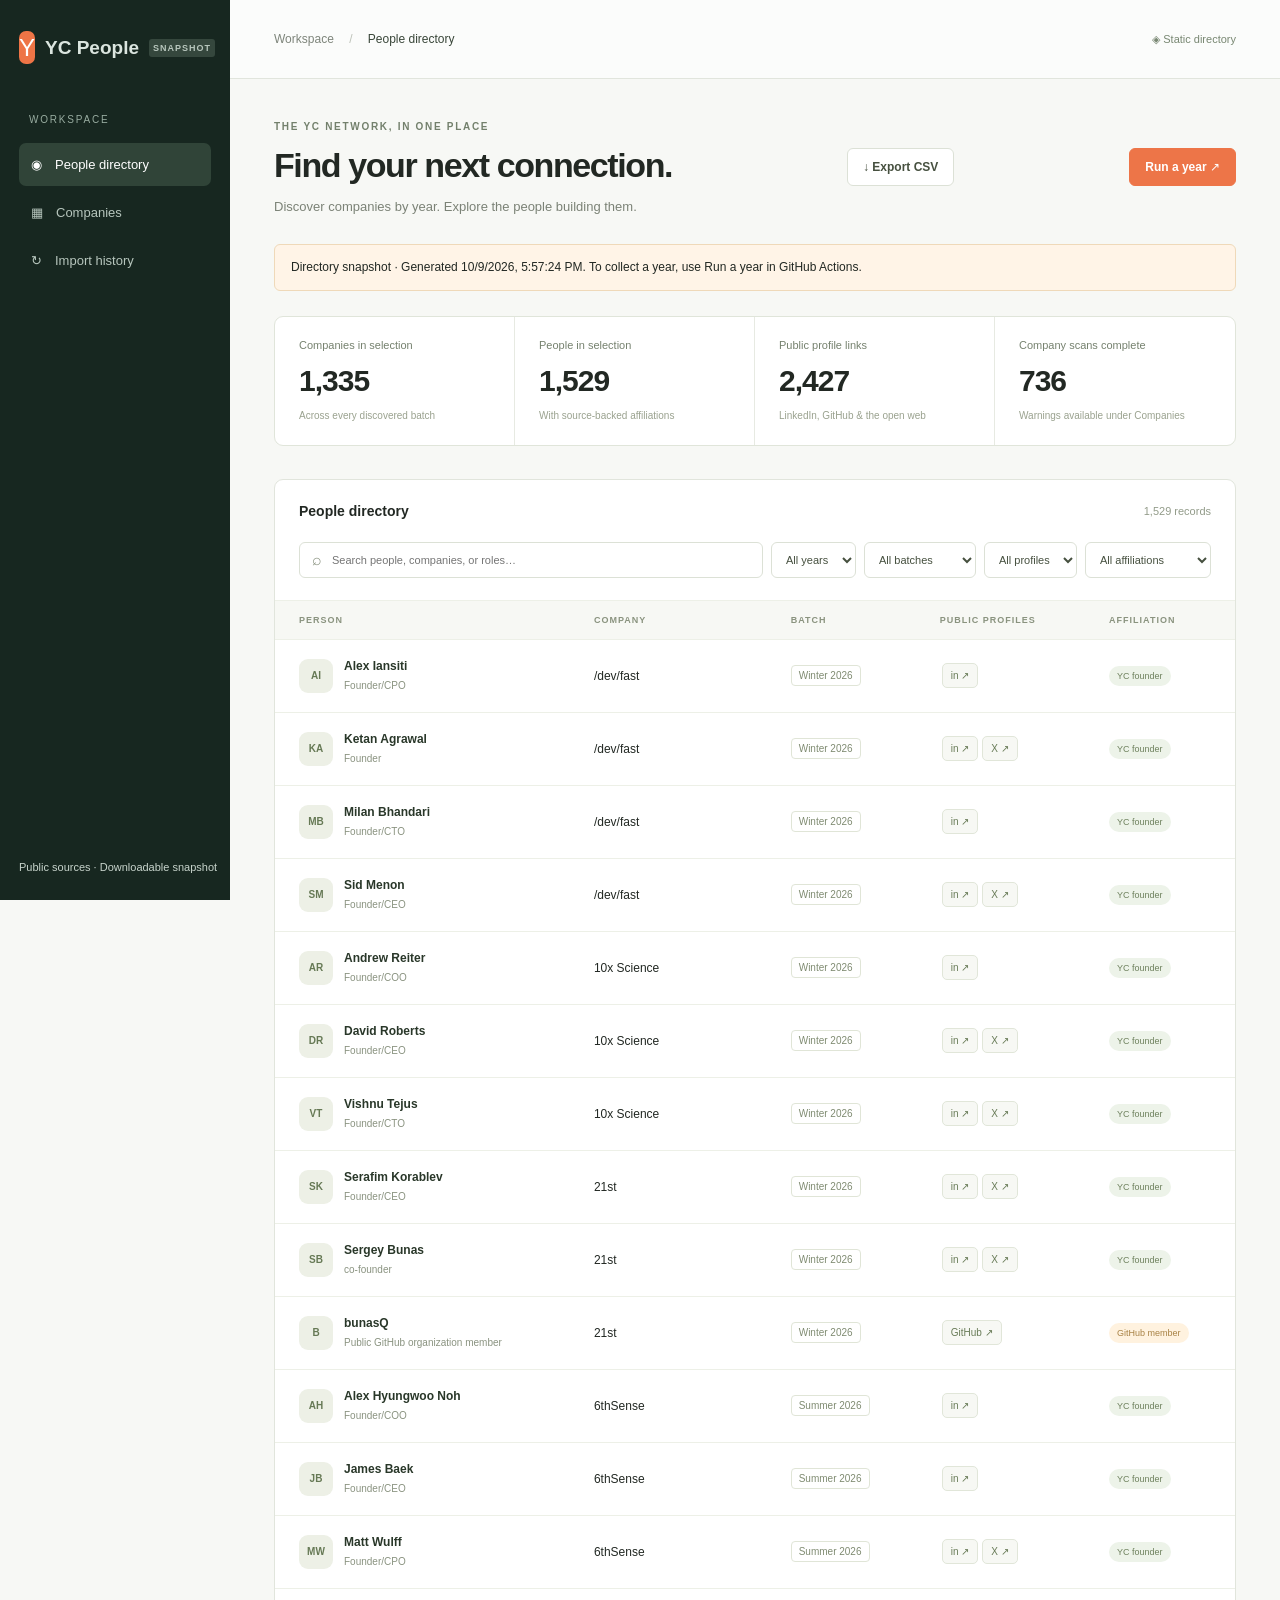
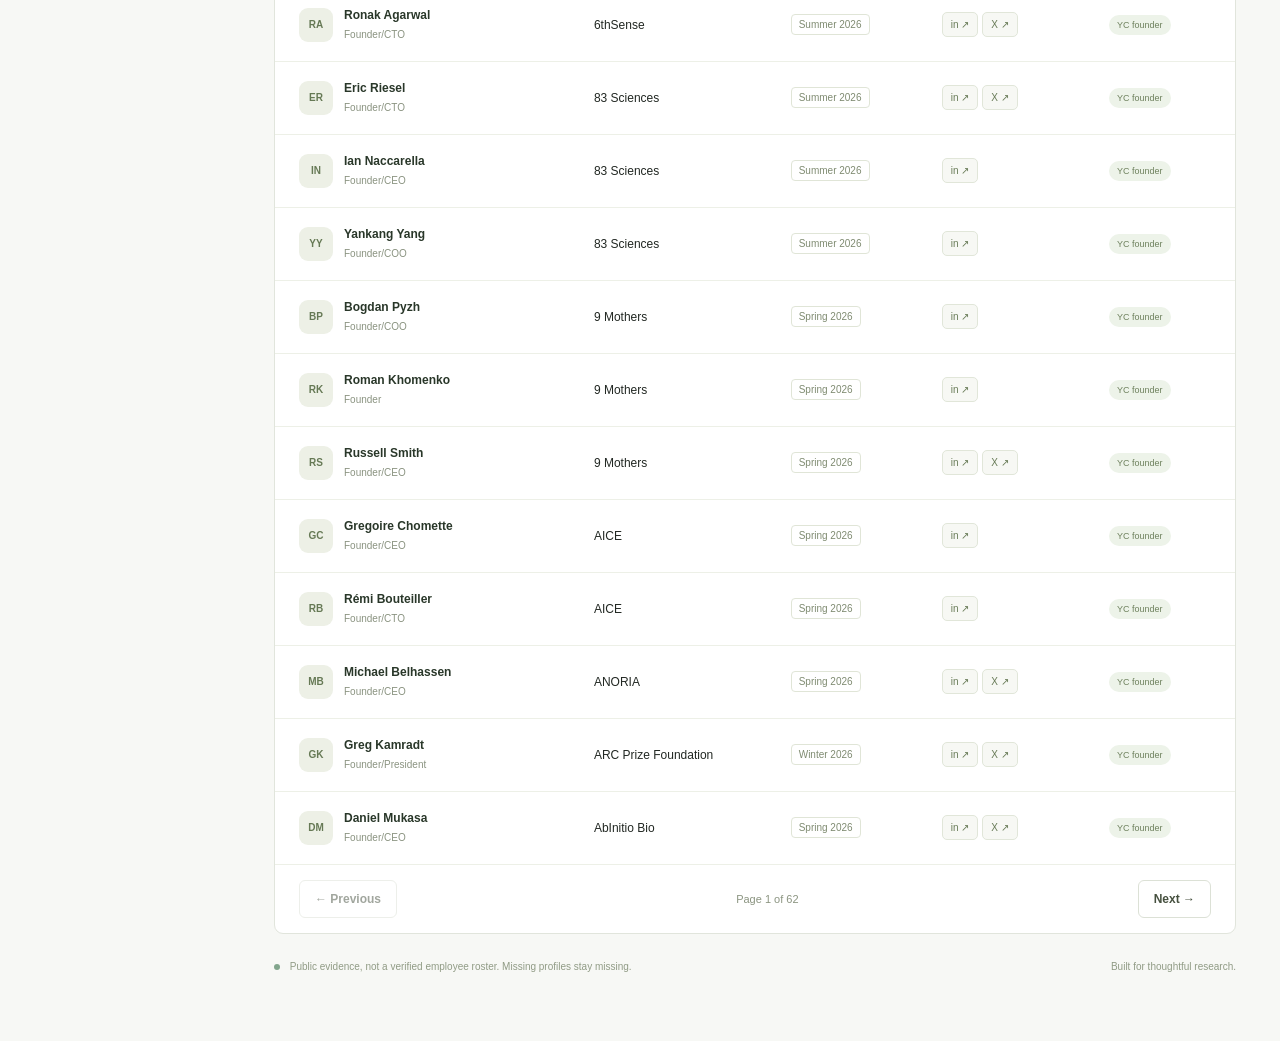
==== commit 89086b14: "Update YC directory [skip ci]" ====
--- a/docs/index.html
+++ b/docs/index.html
@@ -14,7 +14,7 @@
 <div id="table-wrap"></div><div id="empty" class="empty"><div class="empty-icon">⌕</div><h3>Your next connection starts here.</h3><p>Import a year to build your directory.<br>Companies are saved first, then public profiles appear as they are found.</p></div><div class="pagination" id="pagination" hidden><button id="prev" class="button secondary">← Previous</button><span id="page-label"></span><button id="next" class="button secondary">Next →</button></div></section>
 <footer><span class="dot"></span> Public evidence, not a verified employee roster. Missing profiles stay missing.<span>Built for thoughtful research.</span></footer></div></main>
 <dialog id="details"><div class="dialog-head"><h2 id="detail-title">Profile evidence</h2><button id="close-details" aria-label="Close profile details">×</button></div><div id="detail-body"></div></dialog>
-<script id="snapshot" type="application/json">{"companies": [{"slug": "ai-2", "name": "\u0026AI", "batch": "Summer 2024", "year": 2024, "website": "https://www.tryandai.com/", "description": "Collaborative workspace for patent litigators", "team_size": 7, "industry": "B2B -\u003e Legal", "yc_url": "https://www.ycombinator.com/companies/ai-2", "imported_at": "2026-10-09T16:52:02+00:00", "scanned_at": null, "scan_status": "pending", "warnings": []}, {"slug": "1849-bio", "name": "1849 bio", "batch": "Summer 2024", "year": 2024, "website": "https://www.1849.bio", "description": "Engineering microbes for miners to unlock billions in trapped metal", "team_size": 3, "industry": "Industrials", "yc_url": "https://www.ycombinator.com/companies/1849-bio", "imported_at": "2026-10-09T16:52:02+00:00", "scanned_at": null, "scan_status": "pending", "warnings": []}, {"slug": "acx", "name": "ACX", "batch": "Summer 2024", "year": 2024, "website": "https://www.acxtherapeutics.com/", "description": "Next-generation biocides for sustainable agriculture at scale", "team_size": 4, "industry": "Healthcare -\u003e Industrial Bio", "yc_url": "https://www.ycombinator.com/companies/acx", "imported_at": "2026-10-09T16:52:02+00:00", "scanned_at": null, "scan_status": "pending", "warnings": []}, {"slug": "abel", "name": "Abel", "batch": "Winter 2024", "year": 2024, "website": "https://www.tryabel.com", "description": "Transforming document review for litigation teams", "team_size": 2, "industry": "B2B -\u003e Legal", "yc_url": "https://www.ycombinator.com/companies/abel", "imported_at": "2026-10-09T16:51:58+00:00", "scanned_at": null, "scan_status": "pending", "warnings": []}, {"slug": "abel-police", "name": "Abel Police", "batch": "Summer 2024", "year": 2024, "website": "http://abelpolice.com", "description": "Automating police paperwork", "team_size": 5, "industry": "Government", "yc_url": "https://www.ycombinator.com/companies/abel-police", "imported_at": "2026-10-09T16:52:02+00:00", "scanned_at": null, "scan_status": "pending", "warnings": []}, {"slug": "abundant", "name": "Abundant", "batch": "Fall 2024", "year": 2024, "website": "https://www.abundant.ai/", "description": "Agent simulation and RL for researchers", "team_size": 7, "industry": "B2B", "yc_url": "https://www.ycombinator.com/companies/abundant", "imported_at": "2026-10-09T16:52:04+00:00", "scanned_at": "2026-10-09T16:52:06+00:00", "scan_status": "complete", "warnings": []}, {"slug": "adapted", "name": "Adapted", "batch": "Winter 2024", "year": 2024, "website": "https://adapted.app", "description": "AI physical therapy for athletes", "team_size": 2, "industry": "Consumer", "yc_url": "https://www.ycombinator.com/companies/adapted", "imported_at": "2026-10-09T16:51:58+00:00", "scanned_at": null, "scan_status": "pending", "warnings": []}, {"slug": "aedilic", "name": "Aedilic", "batch": "Winter 2024", "year": 2024, "website": "https://www.nonescape.com", "description": "Open-Source AI-generated image/deepfake detection", "team_size": 2, "industry": "B2B -\u003e Security", "yc_url": "https://www.ycombinator.com/companies/aedilic", "imported_at": "2026-10-09T16:51:58+00:00", "scanned_at": null, "scan_status": "pending", "warnings": []}, {"slug": "affil-ai", "name": "Affil.ai", "batch": "Summer 2024", "year": 2024, "website": "https://affil.ai/", "description": "AI Affiliate Network For Financial Companies", "team_size": 4, "industry": "B2B -\u003e Marketing", "yc_url": "https://www.ycombinator.com/companies/affil-ai", "imported_at": "2026-10-09T16:52:02+00:00", "scanned_at": null, "scan_status": "pending", "warnings": []}, {"slug": "aftercare", "name": "Aftercare", "batch": "Winter 2024", "year": 2024, "website": "https://getaftercare.com", "description": "Conversational AI surveys with intelligent follow-up questions", "team_size": 3, "industry": "B2B", "yc_url": "https://www.ycombinator.com/companies/aftercare", "imported_at": "2026-10-09T16:51:58+00:00", "scanned_at": null, "scan_status": "pending", "warnings": []}, {"slug": "afternoon-co", "name": "Afternoon.co", "batch": "Fall 2024", "year": 2024, "website": "https://afternoon.co", "description": "Bookkeeping, compliance and tax for founders", "team_size": 4, "industry": "B2B -\u003e Finance and Accounting", "yc_url": "https://www.ycombinator.com/companies/afternoon-co", "imported_at": "2026-10-09T16:52:04+00:00", "scanned_at": "2026-10-09T16:52:08+00:00", "scan_status": "complete", "warnings": []}, {"slug": "agentic-labs-2", "name": "Agentic Labs", "batch": "Winter 2024", "year": 2024, "website": "https://agenticlabs.com", "description": "AI system design tools for dev teams", "team_size": 2, "industry": "B2B -\u003e Engineering, Product and Design", "yc_url": "https://www.ycombinator.com/companies/agentic-labs-2", "imported_at": "2026-10-09T16:51:58+00:00", "scanned_at": null, "scan_status": "pending", "warnings": []}, {"slug": "aidy", "name": "Aidy", "batch": "Winter 2024", "year": 2024, "website": "https://www.aidyhq.com/", "description": "Mobile app helping people better manage chronic health conditions", "team_size": 2, "industry": "Healthcare -\u003e Consumer Health and Wellness", "yc_url": "https://www.ycombinator.com/companies/aidy", "imported_at": "2026-10-09T16:51:58+00:00", "scanned_at": null, "scan_status": "pending", "warnings": []}, {"slug": "alai", "name": "Alai", "batch": "Winter 2024", "year": 2024, "website": "https://getalai.com", "description": "Create high quality presentations quickly using AI", "team_size": 5, "industry": "B2B", "yc_url": "https://www.ycombinator.com/companies/alai", "imported_at": "2026-10-09T16:51:58+00:00", "scanned_at": null, "scan_status": "pending", "warnings": []}, {"slug": "alex-com", "name": "Alex", "batch": "Winter 2024", "year": 2024, "website": "https://alex.com", "description": "Alex is the AI recruiter for hiring great people.", "team_size": 30, "industry": "B2B -\u003e Recruiting and Talent", "yc_url": "https://www.ycombinator.com/companies/alex-com", "imported_at": "2026-10-09T16:51:58+00:00", "scanned_at": null, "scan_status": "pending", "warnings": []}, {"slug": "alex", "name": "Alex", "batch": "Fall 2024", "year": 2024, "website": "https://alexcodes.app", "description": "The Cursor for Xcode", "team_size": 3, "industry": "B2B -\u003e Engineering, Product and Design", "yc_url": "https://www.ycombinator.com/companies/alex", "imported_at": "2026-10-09T16:52:04+00:00", "scanned_at": "2026-10-09T16:52:14+00:00", "scan_status": "complete", "warnings": []}, {"slug": "aluna", "name": "Aluna", "batch": "Summer 2024", "year": 2024, "website": "https://alunadata.com", "description": "Data for biomedical AI", "team_size": 3, "industry": "B2B -\u003e Engineering, Product and Design", "yc_url": "https://www.ycombinator.com/companies/aluna", "imported_at": "2026-10-09T16:52:02+00:00", "scanned_at": null, "scan_status": "pending", "warnings": []}, {"slug": "aminoanalytica", "name": "AminoAnalytica", "batch": "Summer 2024", "year": 2024, "website": "https://www.aminoanalytica.com", "description": "The AI scientist for always-on biodefense", "team_size": 3, "industry": "Healthcare -\u003e Diagnostics", "yc_url": "https://www.ycombinator.com/companies/aminoanalytica", "imported_at": "2026-10-09T16:52:02+00:00", "scanned_at": null, "scan_status": "pending", "warnings": []}, {"slug": "anara", "name": "Anara", "batch": "Summer 2024", "year": 2024, "website": "https://anara.com", "description": "AI for researchers", "team_size": 5, "industry": "B2B -\u003e Productivity", "yc_url": "https://www.ycombinator.com/companies/anara", "imported_at": "2026-10-09T16:52:02+00:00", "scanned_at": null, "scan_status": "pending", "warnings": []}, {"slug": "andon-labs", "name": "Andon Labs", "batch": "Winter 2024", "year": 2024, "website": "https://andonlabs.com/", "description": "Autonomous organizations without humans in the loop", "team_size": 11, "industry": "B2B -\u003e Engineering, Product and Design", "yc_url": "https://www.ycombinator.com/companies/andon-labs", "imported_at": "2026-10-09T16:51:58+00:00", "scanned_at": null, "scan_status": "pending", "warnings": []}, {"slug": "andy-ai", "name": "Andy AI", "batch": "Winter 2024", "year": 2024, "website": "https://with-andy.com", "description": "Faster clinical documentation for home health nurses", "team_size": 5, "industry": "Healthcare -\u003e Healthcare IT", "yc_url": "https://www.ycombinator.com/companies/andy-ai", "imported_at": "2026-10-09T16:51:58+00:00", "scanned_at": null, "scan_status": "pending", "warnings": []}, {"slug": "anglera", "name": "Anglera", "batch": "Summer 2024", "year": 2024, "website": "https://www.anglera.com/", "description": "AI-Powered Product Data Enrichment", "team_size": 6, "industry": "B2B -\u003e Retail", "yc_url": "https://www.ycombinator.com/companies/anglera", "imported_at": "2026-10-09T16:52:02+00:00", "scanned_at": null, "scan_status": "pending", "warnings": []}, {"slug": "anthrogen", "name": "Anthrogen", "batch": "Summer 2024", "year": 2024, "website": "https://anthrogen.com", "description": "We work on generalizable tools for the next era of biotech. ", "team_size": 15, "industry": "Healthcare", "yc_url": "https://www.ycombinator.com/companies/anthrogen", "imported_at": "2026-10-09T16:52:02+00:00", "scanned_at": null, "scan_status": "pending", "warnings": []}, {"slug": "apolink", "name": "Apolink", "batch": "Fall 2024", "year": 2024, "website": "https://apolink.space", "description": "24/7 satellite connectivity in low Earth orbit", "team_size": 7, "industry": "Industrials -\u003e Aviation and Space", "yc_url": "https://www.ycombinator.com/companies/apolink", "imported_at": "2026-10-09T16:52:04+00:00", "scanned_at": null, "scan_status": "pending", "warnings": []}, {"slug": "apten", "name": "Apten", "batch": "Summer 2024", "year": 2024, "website": "https://www.apten.ai/", "description": "Omnichannel AI agents that engage leads across SMS, voice, and email", "team_size": 6, "industry": "B2B -\u003e Marketing", "yc_url": "https://www.ycombinator.com/companies/apten", "imported_at": "2026-10-09T16:52:02+00:00", "scanned_at": null, "scan_status": "pending", "warnings": []}, {"slug": "aqua-voice", "name": "Aqua Voice", "batch": "Winter 2024", "year": 2024, "website": "https://aquavoice.com", "description": "Frontier Voice Input - write 4x faster than typing.", "team_size": 5, "industry": "Consumer", "yc_url": "https://www.ycombinator.com/companies/aqua-voice", "imported_at": "2026-10-09T16:51:58+00:00", "scanned_at": null, "scan_status": "pending", "warnings": []}, {"slug": "arcane", "name": "Arcane", "batch": "Winter 2024", "year": 2024, "website": "", "description": "AI", "team_size": 2, "industry": "Consumer", "yc_url": "https://www.ycombinator.com/companies/arcane", "imported_at": "2026-10-09T16:51:58+00:00", "scanned_at": null, "scan_status": "pending", "warnings": []}, {"slug": "archilabs", "name": "ArchiLabs", "batch": "Fall 2024", "year": 2024, "website": "https://archilabs.ai", "description": "AI Data Center Design", "team_size": 3, "industry": "Real Estate and Construction -\u003e Construction", "yc_url": "https://www.ycombinator.com/companies/archilabs", "imported_at": "2026-10-09T16:52:04+00:00", "scanned_at": null, "scan_status": "pending", "warnings": []}, {"slug": "archil", "name": "Archil", "batch": "Fall 2024", "year": 2024, "website": "https://archil.com", "description": "The high-performance file system that connects AI to data", "team_size": 11, "industry": "B2B -\u003e Infrastructure", "yc_url": "https://www.ycombinator.com/companies/archil", "imported_at": "2026-10-09T16:52:04+00:00", "scanned_at": null, "scan_status": "pending", "warnings": []}, {"slug": "ares-industries", "name": "Ares Industries", "batch": "Summer 2024", "year": 2024, "website": "https://aresindustries.com", "description": "Building low-cost cruise missiles ", "team_size": 2, "industry": "Industrials -\u003e Aviation and Space", "yc_url": "https://www.ycombinator.com/companies/ares-industries", "imported_at": "2026-10-09T16:52:02+00:00", "scanned_at": null, "scan_status": "pending", "warnings": []}, {"slug": "argil", "name": "Argil", "batch": "Summer 2024", "year": 2024, "website": "https://www.argil.ai/", "description": "The video generation engine for the creator economy ", "team_size": 8, "industry": "Consumer", "yc_url": "https://www.ycombinator.com/companies/argil", "imported_at": "2026-10-09T16:52:02+00:00", "scanned_at": null, "scan_status": "pending", "warnings": []}, {"slug": "argon-ai-inc", "name": "Argon AI, Inc.", "batch": "Winter 2024", "year": 2024, "website": "https://www.argon-ai.com/", "description": "AI for Pharma Intelligence ", "team_size": 2, "industry": "Healthcare", "yc_url": "https://www.ycombinator.com/companies/argon-ai-inc", "imported_at": "2026-10-09T16:51:58+00:00", "scanned_at": null, "scan_status": "pending", "warnings": []}, {"slug": "arini", "name": "Arini", "batch": "Winter 2024", "year": 2024, "website": "https://www.arini.ai", "description": "The single platform to run all healthcare operations", "team_size": 17, "industry": "Healthcare -\u003e Healthcare IT", "yc_url": "https://www.ycombinator.com/companies/arini", "imported_at": "2026-10-09T16:51:58+00:00", "scanned_at": null, "scan_status": "pending", "warnings": []}, {"slug": "artisan", "name": "Artisan", "batch": "Winter 2024", "year": 2024, "website": "https://artisan.co/?utm_source=ycombinator", "description": "AI employees that take on real work, starting with sales", "team_size": 50, "industry": "B2B", "yc_url": "https://www.ycombinator.com/companies/artisan", "imported_at": "2026-10-09T16:51:58+00:00", "scanned_at": null, "scan_status": "pending", "warnings": []}, {"slug": "artos", "name": "Artos", "batch": "Winter 2024", "year": 2024, "website": "https://www.artosai.com/", "description": "Authoring documents for life sciences in minutes, not months.", "team_size": 7, "industry": "B2B", "yc_url": "https://www.ycombinator.com/companies/artos", "imported_at": "2026-10-09T16:51:58+00:00", "scanned_at": null, "scan_status": "pending", "warnings": []}, {"slug": "arva-ai", "name": "Arva AI", "batch": "Summer 2024", "year": 2024, "website": "https://www.arva.ai", "description": "AI for critical banking operations", "team_size": 20, "industry": "B2B", "yc_url": "https://www.ycombinator.com/companies/arva-ai", "imported_at": "2026-10-09T16:52:02+00:00", "scanned_at": null, "scan_status": "pending", "warnings": []}, {"slug": "asha-health", "name": "Asha Health", "batch": "Fall 2024", "year": 2024, "website": "https://asha.health", "description": "We help medical practices become AI-native", "team_size": 9, "industry": "Healthcare", "yc_url": "https://www.ycombinator.com/companies/asha-health", "imported_at": "2026-10-09T16:52:04+00:00", "scanned_at": null, "scan_status": "pending", "warnings": []}, {"slug": "assembly-hoa", "name": "Assembly HOA", "batch": "Summer 2024", "year": 2024, "website": "https://assemblyhoa.com", "description": "AI-native HOA Management Company", "team_size": 12, "industry": "Real Estate and Construction -\u003e Housing and Real Estate", "yc_url": "https://www.ycombinator.com/companies/assembly-hoa", "imported_at": "2026-10-09T16:52:02+00:00", "scanned_at": null, "scan_status": "pending", "warnings": []}, {"slug": "astro-mechanica", "name": "Astro Mechanica", "batch": "Winter 2024", "year": 2024, "website": "https://astromecha.co/", "description": "Supersonics for the new Jet Age", "team_size": 52, "industry": "Industrials -\u003e Aviation and Space", "yc_url": "https://www.ycombinator.com/companies/astro-mechanica", "imported_at": "2026-10-09T16:51:58+00:00", "scanned_at": null, "scan_status": "pending", "warnings": []}, {"slug": "attunement", "name": "Attunement", "batch": "Winter 2024", "year": 2024, "website": "http://attunement.ai", "description": "Attunement turns fragmented behavioral health records into structured…", "team_size": 3, "industry": "Healthcare", "yc_url": "https://www.ycombinator.com/companies/attunement", "imported_at": "2026-10-09T16:51:58+00:00", "scanned_at": null, "scan_status": "pending", "warnings": []}, {"slug": "autocomputer", "name": "AutoComputer", "batch": "Fall 2024", "year": 2024, "website": "https://www.autocomputer.ai/", "description": "Forward Deployed Research Services", "team_size": 2, "industry": "B2B", "yc_url": "https://www.ycombinator.com/companies/autocomputer", "imported_at": "2026-10-09T16:52:04+00:00", "scanned_at": null, "scan_status": "pending", "warnings": []}, {"slug": "autopallet-robotics", "name": "AutoPallet Robotics", "batch": "Summer 2024", "year": 2024, "website": "https://autopallet.bot", "description": "We make robots that move boxes in warehouses", "team_size": 6, "industry": "Industrials -\u003e Manufacturing and Robotics", "yc_url": "https://www.ycombinator.com/companies/autopallet-robotics", "imported_at": "2026-10-09T16:52:02+00:00", "scanned_at": null, "scan_status": "pending", "warnings": []}, {"slug": "autumn-labs", "name": "Autumn Labs", "batch": "Summer 2024", "year": 2024, "website": "https://www.autumnlabs.io/", "description": "Datadog for industrial robots", "team_size": 3, "industry": "Industrials -\u003e Manufacturing and Robotics", "yc_url": "https://www.ycombinator.com/companies/autumn-labs", "imported_at": "2026-10-09T16:52:02+00:00", "scanned_at": null, "scan_status": "pending", "warnings": []}, {"slug": "averyiq", "name": "AveryIQ", "batch": "Winter 2024", "year": 2024, "website": "https://averyiq.com", "description": "AI Copilot for Property Managers and Landlords", "team_size": 3, "industry": "Real Estate and Construction -\u003e Housing and Real Estate", "yc_url": "https://www.ycombinator.com/companies/averyiq", "imported_at": "2026-10-09T16:51:58+00:00", "scanned_at": null, "scan_status": "pending", "warnings": []}, {"slug": "avora", "name": "Avora", "batch": "Fall 2024", "year": 2024, "website": "https://www.getavora.ai", "description": "Agents for dental operations", "team_size": 4, "industry": "Healthcare", "yc_url": "https://www.ycombinator.com/companies/avora", "imported_at": "2026-10-09T16:52:04+00:00", "scanned_at": null, "scan_status": "pending", "warnings": []}, {"slug": "azalea-robotics-corporation", "name": "Azalea Robotics Corporation", "batch": "Summer 2024", "year": 2024, "website": "https://azalearobotics.com/", "description": "Automating airport baggage handling with robots.", "team_size": null, "industry": "Industrials -\u003e Manufacturing and Robotics", "yc_url": "https://www.ycombinator.com/companies/azalea-robotics-corporation", "imported_at": "2026-10-09T16:52:02+00:00", "scanned_at": null, "scan_status": "pending", "warnings": []}, {"slug": "basalt", "name": "Basalt", "batch": "Winter 2024", "year": 2024, "website": "https://basalt.space/", "description": "Constellations as a Service", "team_size": 10, "industry": "Industrials -\u003e Aviation and Space", "yc_url": "https://www.ycombinator.com/companies/basalt", "imported_at": "2026-10-09T16:51:58+00:00", "scanned_at": null, "scan_status": "pending", "warnings": []}, {"slug": "baseline-ai", "name": "Baseline AI", "batch": "Summer 2024", "year": 2024, "website": "https://www.baselinetrials.com/", "description": "AI document creation and data management for clinical trials", "team_size": 2, "industry": "Healthcare -\u003e Healthcare IT", "yc_url": "https://www.ycombinator.com/companies/baseline-ai", "imported_at": "2026-10-09T16:52:02+00:00", "scanned_at": null, "scan_status": "pending", "warnings": []}, {"slug": "basepilot", "name": "Basepilot", "batch": "Winter 2024", "year": 2024, "website": "https://www.basepilot.com/", "description": "AI agents for insurance claims", "team_size": 2, "industry": "B2B -\u003e Productivity", "yc_url": "https://www.ycombinator.com/companies/basepilot", "imported_at": "2026-10-09T16:51:58+00:00", "scanned_at": null, "scan_status": "pending", "warnings": []}, {"slug": "bayesline", "name": "Bayesline", "batch": "Summer 2024", "year": 2024, "website": "https://bayesline.com", "description": "Highly customizable and blazingly fast analytics for asset managers.", "team_size": 3, "industry": "Fintech -\u003e Asset Management", "yc_url": "https://www.ycombinator.com/companies/bayesline", "imported_at": "2026-10-09T16:52:02+00:00", "scanned_at": null, "scan_status": "pending", "warnings": []}, {"slug": "beebettor", "name": "BeeBettor", "batch": "Summer 2024", "year": 2024, "website": "https://beebettor.com", "description": "Robinhood for sports prediction markets", "team_size": 2, "industry": "Consumer -\u003e Gaming", "yc_url": "https://www.ycombinator.com/companies/beebettor", "imported_at": "2026-10-09T16:52:02+00:00", "scanned_at": null, "scan_status": "pending", "warnings": []}, {"slug": "beglaubigtde", "name": "Beglaubigt.de", "batch": "Fall 2024", "year": 2024, "website": "https://beglaubigt.de/en-us", "description": "The legal back-office for European founders - the incorporation API…", "team_size": 15, "industry": "B2B -\u003e Legal", "yc_url": "https://www.ycombinator.com/companies/beglaubigtde", "imported_at": "2026-10-09T16:52:04+00:00", "scanned_at": null, "scan_status": "pending", "warnings": []}, {"slug": "benchify", "name": "Benchify", "batch": "Summer 2024", "year": 2024, "website": "https://www.benchify.com", "description": "Executable healthcare contracts", "team_size": 4, "industry": "B2B", "yc_url": "https://www.ycombinator.com/companies/benchify", "imported_at": "2026-10-09T16:52:02+00:00", "scanned_at": null, "scan_status": "pending", "warnings": []}, {"slug": "betterbasket", "name": "BetterBasket", "batch": "Winter 2024", "year": 2024, "website": "http://www.betterbasket.com", "description": "Smart grocery pricing with AI", "team_size": 5, "industry": "B2B -\u003e Analytics", "yc_url": "https://www.ycombinator.com/companies/betterbasket", "imported_at": "2026-10-09T16:51:58+00:00", "scanned_at": null, "scan_status": "pending", "warnings": []}, {"slug": "bilanc", "name": "Bilanc", "batch": "Winter 2024", "year": 2024, "website": "https://www.bilanc.co", "description": "AI-Powered Engineering Productivity", "team_size": 3, "industry": "B2B -\u003e Engineering, Product and Design", "yc_url": "https://www.ycombinator.com/companies/bilanc", "imported_at": "2026-10-09T16:51:58+00:00", "scanned_at": null, "scan_status": "pending", "warnings": []}, {"slug": "biocartesian", "name": "Biocartesian", "batch": "Summer 2024", "year": 2024, "website": "https://www.biocartesian.com", "description": "Converting biology into digital molecular maps", "team_size": 2, "industry": "Healthcare -\u003e Drug Discovery and Delivery", "yc_url": "https://www.ycombinator.com/companies/biocartesian", "imported_at": "2026-10-09T16:52:02+00:00", "scanned_at": null, "scan_status": "pending", "warnings": []}, {"slug": "bitesight", "name": "BiteSight", "batch": "Winter 2024", "year": 2024, "website": "http://bitesight.com", "description": "The video-first food delivery app. Imagine TikTok meets DoorDash.", "team_size": 4, "industry": "Consumer -\u003e Social", "yc_url": "https://www.ycombinator.com/companies/bitesight", "imported_at": "2026-10-09T16:51:58+00:00", "scanned_at": null, "scan_status": "pending", "warnings": []}, {"slug": "bits-to-atoms", "name": "Bits to Atoms", "batch": "Summer 2024", "year": 2024, "website": "https://bitstoatoms.com/", "description": "Match job seekers to roles at deep technology startups.", "team_size": 3, "industry": "Consumer -\u003e Job and Career Services", "yc_url": "https://www.ycombinator.com/companies/bits-to-atoms", "imported_at": "2026-10-09T16:52:02+00:00", "scanned_at": null, "scan_status": "pending", "warnings": []}, {"slug": "blacksmith", "name": "Blacksmith", "batch": "Winter 2024", "year": 2024, "website": "https://blacksmith.sh/", "description": "The fastest way to run your GitHub Actions", "team_size": 3, "industry": "B2B -\u003e Infrastructure", "yc_url": "https://www.ycombinator.com/companies/blacksmith", "imported_at": "2026-10-09T16:51:58+00:00", "scanned_at": null, "scan_status": "pending", "warnings": []}, {"slug": "blaze-2", "name": "Blaze", "batch": "Summer 2024", "year": 2024, "website": "https://blaze.money", "description": "Agentic Finance for your Life and Business", "team_size": 5, "industry": "Fintech -\u003e Payments", "yc_url": "https://www.ycombinator.com/companies/blaze-2", "imported_at": "2026-10-09T16:52:02+00:00", "scanned_at": null, "scan_status": "pending", "warnings": []}, {"slug": "bluedoor", "name": "Bluedoor", "batch": "Summer 2024", "year": 2024, "website": "https://bluedoor.sh/", "description": "AI for public records request fulfillment", "team_size": 1, "industry": "B2B -\u003e Infrastructure", "yc_url": "https://www.ycombinator.com/companies/bluedoor", "imported_at": "2026-10-09T16:52:02+00:00", "scanned_at": null, "scan_status": "pending", "warnings": []}, {"slug": "blume-benefits", "name": "Blume Benefits", "batch": "Winter 2024", "year": 2024, "website": "https://www.blumebenefits.com/", "description": "The AI copilot for health insurance brokers.", "team_size": 3, "industry": "Fintech -\u003e Insurance", "yc_url": "https://www.ycombinator.com/companies/blume-benefits", "imported_at": "2026-10-09T16:51:58+00:00", "scanned_at": null, "scan_status": "pending", "warnings": []}, {"slug": "brainbase-labs", "name": "Brainbase Labs", "batch": "Winter 2024", "year": 2024, "website": "https://brainbaselabs.com", "description": "The AI Labor Company", "team_size": 4, "industry": "B2B", "yc_url": "https://www.ycombinator.com/companies/brainbase-labs", "imported_at": "2026-10-09T16:51:58+00:00", "scanned_at": null, "scan_status": "pending", "warnings": []}, {"slug": "breez-labs", "name": "Breez Labs", "batch": "Winter 2024", "year": 2024, "website": "https://www.breezlabs.com/", "description": "Helping Companies Deploy Email Agents in High Trust Domains", "team_size": 2, "industry": "B2B -\u003e Infrastructure", "yc_url": "https://www.ycombinator.com/companies/breez-labs", "imported_at": "2026-10-09T16:51:58+00:00", "scanned_at": null, "scan_status": "pending", "warnings": []}, {"slug": "brighterway", "name": "Brighterway", "batch": "Summer 2024", "year": 2024, "website": "https://www.brighterway.ai/", "description": "Streamlining the medical record review process in workers comp", "team_size": 14, "industry": "Healthcare -\u003e Healthcare IT", "yc_url": "https://www.ycombinator.com/companies/brighterway", "imported_at": "2026-10-09T16:52:02+00:00", "scanned_at": null, "scan_status": "pending", "warnings": []}, {"slug": "browser-buddy", "name": "Browser Buddy", "batch": "Winter 2024", "year": 2024, "website": "https://www.browserbuddy.com/", "description": "A recommendation system for the Internet", "team_size": 2, "industry": "Consumer -\u003e Content", "yc_url": "https://www.ycombinator.com/companies/browser-buddy", "imported_at": "2026-10-09T16:51:58+00:00", "scanned_at": null, "scan_status": "pending", "warnings": []}, {"slug": "browseros", "name": "BrowserOS", "batch": "Summer 2024", "year": 2024, "website": "https://BrowserOS.com/", "description": "The Open Source Agentic Browser", "team_size": 4, "industry": "Consumer", "yc_url": "https://www.ycombinator.com/companies/browseros", "imported_at": "2026-10-09T16:52:02+00:00", "scanned_at": null, "scan_status": "pending", "warnings": []}, {"slug": "bucket-robotics", "name": "Bucket Robotics", "batch": "Summer 2024", "year": 2024, "website": "https://bucket.bot", "description": "Defect detection for manufacturing built from CAD and synthetic data.", "team_size": 8, "industry": "Industrials -\u003e Manufacturing and Robotics", "yc_url": "https://www.ycombinator.com/companies/bucket-robotics", "imported_at": "2026-10-09T16:52:02+00:00", "scanned_at": null, "scan_status": "pending", "warnings": []}, {"slug": "ctgt", "name": "CTGT", "batch": "Fall 2024", "year": 2024, "website": "https://www.ctgt.ai/", "description": "The deterministic layer for frontier intelligence", "team_size": 10, "industry": "B2B -\u003e Infrastructure", "yc_url": "https://www.ycombinator.com/companies/ctgt", "imported_at": "2026-10-09T16:52:04+00:00", "scanned_at": null, "scan_status": "pending", "warnings": []}, {"slug": "callback", "name": "Callback", "batch": "Summer 2024", "year": 2024, "website": "https://getcallback.ai", "description": "Effortless AI automation for business operations", "team_size": 2, "industry": "B2B -\u003e Operations", "yc_url": "https://www.ycombinator.com/companies/callback", "imported_at": "2026-10-09T16:52:02+00:00", "scanned_at": null, "scan_status": "pending", "warnings": []}, {"slug": "candle", "name": "Candle", "batch": "Fall 2024", "year": 2024, "website": "https://www.trycandle.app/", "description": "Candle helps friends and couples grow closer daily in just 5 minutes.", "team_size": 2, "industry": "Consumer", "yc_url": "https://www.ycombinator.com/companies/candle", "imported_at": "2026-10-09T16:52:04+00:00", "scanned_at": null, "scan_status": "pending", "warnings": []}, {"slug": "canvas", "name": "Canvas", "batch": "Fall 2024", "year": 2024, "website": "https://www.canvas.inc/", "description": "Building AI systems that improve from experience.", "team_size": 3, "industry": "B2B", "yc_url": "https://www.ycombinator.com/companies/canvas", "imported_at": "2026-10-09T16:52:04+00:00", "scanned_at": null, "scan_status": "pending", "warnings": []}, {"slug": "capitol-ai", "name": "Capitol AI", "batch": "Summer 2024", "year": 2024, "website": "https://www.capitol.ai/", "description": "Capitol: the sovereign operating system for intelligence.", "team_size": 11, "industry": "B2B -\u003e Productivity", "yc_url": "https://www.ycombinator.com/companies/capitol-ai", "imported_at": "2026-10-09T16:52:02+00:00", "scanned_at": null, "scan_status": "pending", "warnings": []}, {"slug": "capy", "name": "Capy", "batch": "Fall 2024", "year": 2024, "website": "https://capy.ai", "description": "The IDE for the parallel age", "team_size": 6, "industry": "B2B -\u003e Engineering, Product and Design", "yc_url": "https://www.ycombinator.com/companies/capy", "imported_at": "2026-10-09T16:52:04+00:00", "scanned_at": null, "scan_status": "pending", "warnings": []}, {"slug": "careforce", "name": "Careforce", "batch": "Fall 2024", "year": 2024, "website": "https://careforce.ai/", "description": "AI Workers for Healthcare Orgs to Find, Call \u0026 Schedule More Patients.", "team_size": 9, "industry": "Healthcare -\u003e Healthcare IT", "yc_url": "https://www.ycombinator.com/companies/careforce", "imported_at": "2026-10-09T16:52:04+00:00", "scanned_at": null, "scan_status": "pending", "warnings": []}, {"slug": "carma", "name": "Carma", "batch": "Winter 2024", "year": 2024, "website": "https://www.joincarma.com/", "description": "The AI Operating System For Modern Fleets.", "team_size": 15, "industry": "B2B -\u003e Operations", "yc_url": "https://www.ycombinator.com/companies/carma", "imported_at": "2026-10-09T16:51:58+00:00", "scanned_at": null, "scan_status": "pending", "warnings": []}, {"slug": "carousel-technologies", "name": "Carousel Technologies", "batch": "Winter 2024", "year": 2024, "website": "https://usecarousel.com", "description": "AI Assistant for Excel", "team_size": 4, "industry": "B2B -\u003e Finance and Accounting", "yc_url": "https://www.ycombinator.com/companies/carousel-technologies", "imported_at": "2026-10-09T16:51:58+00:00", "scanned_at": null, "scan_status": "pending", "warnings": []}, {"slug": "cartage", "name": "Cartage", "batch": "Summer 2024", "year": 2024, "website": "https://cartage.ai", "description": "Autonomous freight coordination", "team_size": 12, "industry": "B2B -\u003e Supply Chain and Logistics", "yc_url": "https://www.ycombinator.com/companies/cartage", "imported_at": "2026-10-09T16:52:02+00:00", "scanned_at": null, "scan_status": "pending", "warnings": []}, {"slug": "cekura-ai", "name": "Cekura", "batch": "Fall 2024", "year": 2024, "website": "https://www.cekura.ai/", "description": "Voice AI and Chat AI agents: Testing and Observability", "team_size": 15, "industry": "B2B -\u003e Engineering, Product and Design", "yc_url": "https://www.ycombinator.com/companies/cekura-ai", "imported_at": "2026-10-09T16:52:04+00:00", "scanned_at": null, "scan_status": "pending", "warnings": []}, {"slug": "celest", "name": "Celest", "batch": "Winter 2024", "year": 2024, "website": "https://celest.dev", "description": "The Vercel of Flutter", "team_size": 1, "industry": "B2B -\u003e Infrastructure", "yc_url": "https://www.ycombinator.com/companies/celest", "imported_at": "2026-10-09T16:51:58+00:00", "scanned_at": null, "scan_status": "pending", "warnings": []}, {"slug": "centauri-ai", "name": "Centauri AI", "batch": "Winter 2024", "year": 2024, "website": "https://centauri-ai.tech", "description": "Helps teams work effectively with AI coding agents.", "team_size": 5, "industry": "B2B", "yc_url": "https://www.ycombinator.com/companies/centauri-ai", "imported_at": "2026-10-09T16:51:58+00:00", "scanned_at": null, "scan_status": "pending", "warnings": []}, {"slug": "central", "name": "Central", "batch": "Summer 2024", "year": 2024, "website": "https://centralhq.com", "description": "Payroll, benefits, state compliance \u0026 other bullsh*t for startups", "team_size": 15, "industry": "B2B -\u003e Human Resources", "yc_url": "https://www.ycombinator.com/companies/central", "imported_at": "2026-10-09T16:52:02+00:00", "scanned_at": null, "scan_status": "pending", "warnings": []}, {"slug": "centralize", "name": "Centralize", "batch": "Winter 2024", "year": 2024, "website": "https://www.usecentralize.com/", "description": "The relationship intelligence platform for enterprise revenue", "team_size": 9, "industry": "B2B -\u003e Sales", "yc_url": "https://www.ycombinator.com/companies/centralize", "imported_at": "2026-10-09T16:51:58+00:00", "scanned_at": null, "scan_status": "pending", "warnings": []}, {"slug": "cerulion", "name": "Cerulion", "batch": "Summer 2024", "year": 2024, "website": "https://www.cerulion.com", "description": "Open source operating system for robots", "team_size": 2, "industry": "B2B -\u003e Engineering, Product and Design", "yc_url": "https://www.ycombinator.com/companies/cerulion", "imported_at": "2026-10-09T16:52:02+00:00", "scanned_at": null, "scan_status": "pending", "warnings": []}, {"slug": "withcharm", "name": "Charm", "batch": "Fall 2024", "year": 2024, "website": "https://charm.cash/", "description": "Charm is the universal payments app — send money to anyone.", "team_size": 1, "industry": "Consumer -\u003e Social", "yc_url": "https://www.ycombinator.com/companies/withcharm", "imported_at": "2026-10-09T16:52:04+00:00", "scanned_at": null, "scan_status": "pending", "warnings": []}, {"slug": "cheers", "name": "Cheers", "batch": "Summer 2024", "year": 2024, "website": "https://www.cheers.tech", "description": "Win local search on ChatGPT \u0026 other LLMs", "team_size": 2, "industry": "B2B", "yc_url": "https://www.ycombinator.com/companies/cheers", "imported_at": "2026-10-09T16:52:02+00:00", "scanned_at": null, "scan_status": "pending", "warnings": []}, {"slug": "chicory", "name": "Chicory", "batch": "Fall 2024", "year": 2024, "website": "https://chicory.so", "description": "The platform for automated hiring and workforce decisions.", "team_size": 2, "industry": "B2B", "yc_url": "https://www.ycombinator.com/companies/chicory", "imported_at": "2026-10-09T16:52:04+00:00", "scanned_at": null, "scan_status": "pending", "warnings": []}, {"slug": "circleback", "name": "Circleback", "batch": "Winter 2024", "year": 2024, "website": "https://circleback.ai", "description": "AI-powered meeting notes and automations", "team_size": 8, "industry": "B2B -\u003e Productivity", "yc_url": "https://www.ycombinator.com/companies/circleback", "imported_at": "2026-10-09T16:51:58+00:00", "scanned_at": null, "scan_status": "pending", "warnings": []}, {"slug": "claimsorted", "name": "ClaimSorted", "batch": "Summer 2024", "year": 2024, "website": "https://claimsorted.com", "description": "Making it easy for insurance companies to process claims", "team_size": 20, "industry": "Fintech -\u003e Insurance", "yc_url": "https://www.ycombinator.com/companies/claimsorted", "imported_at": "2026-10-09T16:52:02+00:00", "scanned_at": null, "scan_status": "pending", "warnings": []}, {"slug": "clarion", "name": "Clarion", "batch": "Winter 2024", "year": 2024, "website": "https://clarionhealth.com", "description": "The AI communication layer for healthcare", "team_size": 16, "industry": "Healthcare -\u003e Healthcare IT", "yc_url": "https://www.ycombinator.com/companies/clarion", "imported_at": "2026-10-09T16:51:58+00:00", "scanned_at": null, "scan_status": "pending", "warnings": []}, {"slug": "clarum", "name": "Clarum", "batch": "Winter 2024", "year": 2024, "website": "https://clarum.ai", "description": "AI agents for private market diligence, monitoring, and reporting", "team_size": 2, "industry": "B2B -\u003e Finance and Accounting", "yc_url": "https://www.ycombinator.com/companies/clarum", "imported_at": "2026-10-09T16:51:58+00:00", "scanned_at": null, "scan_status": "pending", "warnings": []}, {"slug": "clearly-ai", "name": "Clearly AI", "batch": "Summer 2024", "year": 2024, "website": "https://clearly-ai.com", "description": "Automate security and privacy reviews", "team_size": 17, "industry": "B2B -\u003e Security", "yc_url": "https://www.ycombinator.com/companies/clearly-ai", "imported_at": "2026-10-09T16:52:02+00:00", "scanned_at": null, "scan_status": "pending", "warnings": []}, {"slug": "cleva", "name": "Cleva", "batch": "Winter 2024", "year": 2024, "website": "https://www.getcleva.com", "description": "Global neobank for emerging markets", "team_size": 30, "industry": "Fintech", "yc_url": "https://www.ycombinator.com/companies/cleva", "imported_at": "2026-10-09T16:51:58+00:00", "scanned_at": null, "scan_status": "pending", "warnings": []}, {"slug": "cloudcruise", "name": "CloudCruise", "batch": "Winter 2024", "year": 2024, "website": "https://cloudcruise.com", "description": "The developer platform for fast and reliable browser agents", "team_size": 7, "industry": "B2B", "yc_url": "https://www.ycombinator.com/companies/cloudcruise", "imported_at": "2026-10-09T16:51:58+00:00", "scanned_at": null, "scan_status": "pending", "warnings": []}, {"slug": "cloudglue", "name": "Cloudglue", "batch": "Summer 2024", "year": 2024, "website": "https://cloudglue.dev", "description": "The video context layer for AI.", "team_size": 4, "industry": "B2B", "yc_url": "https://www.ycombinator.com/companies/cloudglue", "imported_at": "2026-10-09T16:52:02+00:00", "scanned_at": null, "scan_status": "pending", "warnings": []}, {"slug": "cocrafter", "name": "CoCrafter", "batch": "Winter 2024", "year": 2024, "website": "https://cocrafter.com/", "description": "B2B construction marketplace to match contractors and subcontractors.", "team_size": 9, "industry": "Real Estate and Construction -\u003e Construction", "yc_url": "https://www.ycombinator.com/companies/cocrafter", "imported_at": "2026-10-09T16:51:58+00:00", "scanned_at": null, "scan_status": "pending", "warnings": []}, {"slug": "codeant-ai", "name": "CodeAnt AI", "batch": "Winter 2024", "year": 2024, "website": "https://codeant.ai/", "description": "Autonomous offensive and defensive cybersecurity platform", "team_size": 25, "industry": "B2B -\u003e Engineering, Product and Design", "yc_url": "https://www.ycombinator.com/companies/codeant-ai", "imported_at": "2026-10-09T16:51:58+00:00", "scanned_at": null, "scan_status": "pending", "warnings": []}, {"slug": "codeviz", "name": "CodeViz", "batch": "Summer 2024", "year": 2024, "website": "https://www.codeviz.ai/", "description": "One living model of your software architecture", "team_size": 2, "industry": "B2B -\u003e Productivity", "yc_url": "https://www.ycombinator.com/companies/codeviz", "imported_at": "2026-10-09T16:52:02+00:00", "scanned_at": null, "scan_status": "pending", "warnings": []}, {"slug": "codes-health", "name": "Codes Health", "batch": "Summer 2024", "year": 2024, "website": "https://www.codeshealth.com/", "description": "Medical Record Retrieval with Zero Human Error", "team_size": 35, "industry": "B2B", "yc_url": "https://www.ycombinator.com/companies/codes-health", "imported_at": "2026-10-09T16:52:02+00:00", "scanned_at": null, "scan_status": "pending", "warnings": []}, {"slug": "collectwise", "name": "CollectWise", "batch": "Fall 2024", "year": 2024, "website": "https://collectwise.com/", "description": "Automating consumer debt collection with AI", "team_size": 12, "industry": "Fintech", "yc_url": "https://www.ycombinator.com/companies/collectwise", "imported_at": "2026-10-09T16:52:04+00:00", "scanned_at": null, "scan_status": "pending", "warnings": []}, {"slug": "comfy-deploy", "name": "Comfy Deploy", "batch": "Summer 2024", "year": 2024, "website": "https://comfydeploy.com", "description": "ComfyUI for everyone on your team", "team_size": 3, "industry": "B2B -\u003e Engineering, Product and Design", "yc_url": "https://www.ycombinator.com/companies/comfy-deploy", "imported_at": "2026-10-09T16:52:02+00:00", "scanned_at": null, "scan_status": "pending", "warnings": []}, {"slug": "commodityai", "name": "CommodityAI", "batch": "Winter 2024", "year": 2024, "website": "https://commodityai.io/", "description": "The AI operating system for commodity operations", "team_size": 6, "industry": "B2B -\u003e Operations", "yc_url": "https://www.ycombinator.com/companies/commodityai", "imported_at": "2026-10-09T16:51:58+00:00", "scanned_at": null, "scan_status": "pending", "warnings": []}, {"slug": "conductor", "name": "Conductor", "batch": "Summer 2024", "year": 2024, "website": "https://conductor.build", "description": "Run a team of coding agents on your Mac", "team_size": 8, "industry": "B2B -\u003e Engineering, Product and Design", "yc_url": "https://www.ycombinator.com/companies/conductor", "imported_at": "2026-10-09T16:52:02+00:00", "scanned_at": null, "scan_status": "pending", "warnings": []}, {"slug": "conductor-quantum", "name": "Conductor Quantum", "batch": "Summer 2024", "year": 2024, "website": "https://www.conductorquantum.com", "description": "AI that operates quantum computers for scientific discovery", "team_size": 4, "industry": "Industrials", "yc_url": "https://www.ycombinator.com/companies/conductor-quantum", "imported_at": "2026-10-09T16:52:02+00:00", "scanned_at": null, "scan_status": "pending", "warnings": []}, {"slug": "conduit-ai", "name": "Conduit", "batch": "Winter 2024", "year": 2024, "website": "https://conduit.ai/", "description": "AI Agents for Hospitality", "team_size": 15, "industry": "B2B", "yc_url": "https://www.ycombinator.com/companies/conduit-ai", "imported_at": "2026-10-09T16:51:58+00:00", "scanned_at": null, "scan_status": "pending", "warnings": []}, {"slug": "consul", "name": "Consul", "batch": "Winter 2024", "year": 2024, "website": "https://onconsul.com", "description": "The Stablecoin Payouts Platform", "team_size": 2, "industry": "Fintech -\u003e Payments", "yc_url": "https://www.ycombinator.com/companies/consul", "imported_at": "2026-10-09T16:51:58+00:00", "scanned_at": null, "scan_status": "pending", "warnings": []}, {"slug": "consus", "name": "Consus", "batch": "Fall 2024", "year": 2024, "website": "https://www.consus.io", "description": "The fastest and cheapest way to use AI with ITAR or CUI data. ", "team_size": 1, "industry": "Industrials -\u003e Aviation and Space", "yc_url": "https://www.ycombinator.com/companies/consus", "imported_at": "2026-10-09T16:52:04+00:00", "scanned_at": null, "scan_status": "pending", "warnings": []}, {"slug": "conveo", "name": "Conveo", "batch": "Summer 2024", "year": 2024, "website": "https://conveo.ai/", "description": "Growth through always‑on consumer understanding", "team_size": 90, "industry": "B2B", "yc_url": "https://www.ycombinator.com/companies/conveo", "imported_at": "2026-10-09T16:52:02+00:00", "scanned_at": null, "scan_status": "pending", "warnings": []}, {"slug": "copper-health", "name": "Copper Health", "batch": "Winter 2024", "year": 2024, "website": "https://www.copperhealth.co/", "description": "Modern patient engagement and remote therapeutic monitoring platform", "team_size": 2, "industry": "Healthcare -\u003e Healthcare IT", "yc_url": "https://www.ycombinator.com/companies/copper-health", "imported_at": "2026-10-09T16:51:58+00:00", "scanned_at": null, "scan_status": "pending", "warnings": []}, {"slug": "cora", "name": "Cora", "batch": "Winter 2024", "year": 2024, "website": "https://www.corahealth.app/download", "description": "AI Fitness Coach", "team_size": 3, "industry": "Consumer", "yc_url": "https://www.ycombinator.com/companies/cora", "imported_at": "2026-10-09T16:51:58+00:00", "scanned_at": null, "scan_status": "pending", "warnings": []}, {"slug": "corgi-insurance", "name": "Corgi Insurance", "batch": "Summer 2024", "year": 2024, "website": "https://corgi.com", "description": "Corgi is building an AI financial infrastructure company", "team_size": 250, "industry": "Fintech -\u003e Insurance", "yc_url": "https://www.ycombinator.com/companies/corgi-insurance", "imported_at": "2026-10-09T16:52:02+00:00", "scanned_at": null, "scan_status": "pending", "warnings": []}, {"slug": "coval", "name": "Coval", "batch": "Summer 2024", "year": 2024, "website": "https://coval.dev", "description": "Simulation \u0026 Evaluation that scales voice and chat AI agents", "team_size": 10, "industry": "B2B -\u003e Engineering, Product and Design", "yc_url": "https://www.ycombinator.com/companies/coval", "imported_at": "2026-10-09T16:52:02+00:00", "scanned_at": null, "scan_status": "pending", "warnings": []}, {"slug": "creativemode", "name": "CreativeMode", "batch": "Summer 2024", "year": 2024, "website": "https://creativemode.net", "description": "Lovable for Minecraft mods", "team_size": 2, "industry": "Consumer -\u003e Gaming", "yc_url": "https://www.ycombinator.com/companies/creativemode", "imported_at": "2026-10-09T16:52:02+00:00", "scanned_at": null, "scan_status": "pending", "warnings": []}, {"slug": "crouton", "name": "Crouton", "batch": "Fall 2024", "year": 2024, "website": "https://usecrouton.com", "description": "The living map of your organization", "team_size": 4, "industry": "B2B -\u003e Operations", "yc_url": "https://www.ycombinator.com/companies/crouton", "imported_at": "2026-10-09T16:52:04+00:00", "scanned_at": null, "scan_status": "pending", "warnings": []}, {"slug": "crowdvolt", "name": "CrowdVolt", "batch": "Winter 2024", "year": 2024, "website": "https://crowdvolt.com/", "description": "The integration layer for live events infrastructure ", "team_size": 12, "industry": "Consumer", "yc_url": "https://www.ycombinator.com/companies/crowdvolt", "imported_at": "2026-10-09T16:51:58+00:00", "scanned_at": null, "scan_status": "pending", "warnings": []}, {"slug": "crustdata", "name": "Crustdata", "batch": "Fall 2024", "year": 2024, "website": "https://crustdata.com", "description": "Real-time B2B data via simple APIs", "team_size": 30, "industry": "B2B -\u003e Sales", "yc_url": "https://www.ycombinator.com/companies/crustdata", "imported_at": "2026-10-09T16:52:04+00:00", "scanned_at": null, "scan_status": "pending", "warnings": []}, {"slug": "curo", "name": "Curo", "batch": "Fall 2024", "year": 2024, "website": "https://www.curocharging.com/", "description": "Electric fleets park and charge anywhere with Curo", "team_size": 10, "industry": "Industrials -\u003e Automotive", "yc_url": "https://www.ycombinator.com/companies/curo", "imported_at": "2026-10-09T16:52:04+00:00", "scanned_at": null, "scan_status": "pending", "warnings": []}, {"slug": "dgi-apparel", "name": "DGI Apparel", "batch": "Winter 2024", "year": 2024, "website": "https://www.dgiapparel.com/", "description": "Expedia for ordering blank apparel", "team_size": 4, "industry": "B2B -\u003e Supply Chain and Logistics", "yc_url": "https://www.ycombinator.com/companies/dgi-apparel", "imported_at": "2026-10-09T16:51:58+00:00", "scanned_at": null, "scan_status": "pending", "warnings": []}, {"slug": "darkgrade", "name": "Darkgrade", "batch": "Fall 2024", "year": 2024, "website": "https://darkgrade.com", "description": "Let your camera understand the world", "team_size": 1, "industry": "B2B -\u003e Infrastructure", "yc_url": "https://www.ycombinator.com/companies/darkgrade", "imported_at": "2026-10-09T16:52:04+00:00", "scanned_at": null, "scan_status": "pending", "warnings": []}, {"slug": "datacurve", "name": "Datacurve", "batch": "Winter 2024", "year": 2024, "website": "https://datacurve.ai/", "description": "Frontier coding data for training and evaluating LLMs", "team_size": 25, "industry": "B2B", "yc_url": "https://www.ycombinator.com/companies/datacurve", "imported_at": "2026-10-09T16:51:58+00:00", "scanned_at": null, "scan_status": "pending", "warnings": []}, {"slug": "dataleap", "name": "Dataleap", "batch": "Summer 2024", "year": 2024, "website": "https://dataleap.ai/", "description": "AI Employees for the Enterprise", "team_size": 6, "industry": "B2B", "yc_url": "https://www.ycombinator.com/companies/dataleap", "imported_at": "2026-10-09T16:52:02+00:00", "scanned_at": null, "scan_status": "pending", "warnings": []}, {"slug": "david-ai", "name": "David AI", "batch": "Summer 2024", "year": 2024, "website": "https://www.withdavid.ai/", "description": "Data for audio AI", "team_size": 10, "industry": "B2B", "yc_url": "https://www.ycombinator.com/companies/david-ai", "imported_at": "2026-10-09T16:52:02+00:00", "scanned_at": null, "scan_status": "pending", "warnings": []}, {"slug": "dayflow", "name": "Dayflow", "batch": "Summer 2024", "year": 2024, "website": "https://www.dayflow.so", "description": "Generate a detailed log of everything you've worked on, automatically.", "team_size": 2, "industry": "Consumer", "yc_url": "https://www.ycombinator.com/companies/dayflow", "imported_at": "2026-10-09T16:52:02+00:00", "scanned_at": null, "scan_status": "pending", "warnings": []}, {"slug": "decipher-ai", "name": "Decipher AI", "batch": "Winter 2024", "year": 2024, "website": "https://getdecipher.com", "description": "QA agents that write tests 10x faster with zero maintenance", "team_size": 4, "industry": "B2B -\u003e Engineering, Product and Design", "yc_url": "https://www.ycombinator.com/companies/decipher-ai", "imported_at": "2026-10-09T16:51:58+00:00", "scanned_at": null, "scan_status": "pending", "warnings": []}, {"slug": "decisional-ai", "name": "Decisional AI", "batch": "Summer 2024", "year": 2024, "website": "https://www.decisional.com/", "description": "AI Coworkers for Business Automation", "team_size": 3, "industry": "B2B", "yc_url": "https://www.ycombinator.com/companies/decisional-ai", "imported_at": "2026-10-09T16:52:02+00:00", "scanned_at": null, "scan_status": "pending", "warnings": []}, {"slug": "deep24", "name": "Deep24", "batch": "Winter 2024", "year": 2024, "website": "https://deep24.com", "description": "AI coach for your entire life", "team_size": 2, "industry": "Education", "yc_url": "https://www.ycombinator.com/companies/deep24", "imported_at": "2026-10-09T16:51:58+00:00", "scanned_at": null, "scan_status": "pending", "warnings": []}, {"slug": "deepsim-inc", "name": "DeepSim, Inc.", "batch": "Summer 2024", "year": 2024, "website": "https://www.deepsim.io", "description": "An AI physics simulator for AI chip design", "team_size": 7, "industry": "B2B -\u003e Engineering, Product and Design", "yc_url": "https://www.ycombinator.com/companies/deepsim-inc", "imported_at": "2026-10-09T16:52:02+00:00", "scanned_at": null, "scan_status": "pending", "warnings": []}, {"slug": "deepnight", "name": "Deepnight", "batch": "Winter 2024", "year": 2024, "website": "https://www.deepnight.com", "description": "Building The Next Generation of Night Vision Devices", "team_size": 16, "industry": "Industrials -\u003e Defense", "yc_url": "https://www.ycombinator.com/companies/deepnight", "imported_at": "2026-10-09T16:51:58+00:00", "scanned_at": null, "scan_status": "pending", "warnings": []}, {"slug": "dench-com", "name": "Dench.com", "batch": "Summer 2024", "year": 2024, "website": "https://dench.com", "description": "Workspace for your AI Agents, Build any Workflow.", "team_size": 6, "industry": "B2B -\u003e Productivity", "yc_url": "https://www.ycombinator.com/companies/dench-com", "imported_at": "2026-10-09T16:52:02+00:00", "scanned_at": null, "scan_status": "pending", "warnings": []}, {"slug": "dexter", "name": "Dexter", "batch": "Fall 2024", "year": 2024, "website": "https://www.getdexter.co/", "description": "Spend Intelligence for Complex Enterprises", "team_size": 3, "industry": "B2B -\u003e Finance and Accounting", "yc_url": "https://www.ycombinator.com/companies/dexter", "imported_at": "2026-10-09T16:52:04+00:00", "scanned_at": null, "scan_status": "pending", "warnings": []}, {"slug": "diana", "name": "Diana", "batch": "Winter 2024", "year": 2024, "website": "https://getdiana.com/", "description": "Give Your Employee An Employee", "team_size": 7, "industry": "B2B", "yc_url": "https://www.ycombinator.com/companies/diana", "imported_at": "2026-10-09T16:51:58+00:00", "scanned_at": null, "scan_status": "pending", "warnings": []}, {"slug": "diffusion-studio", "name": "Diffusion Studio", "batch": "Fall 2024", "year": 2024, "website": "https://diffusion.studio/", "description": "Turn your agent into a professional video editor", "team_size": 2, "industry": "Consumer -\u003e Content", "yc_url": "https://www.ycombinator.com/companies/diffusion-studio", "imported_at": "2026-10-09T16:52:04+00:00", "scanned_at": null, "scan_status": "pending", "warnings": []}, {"slug": "digitalcarbon", "name": "DigitalCarbon", "batch": "Summer 2024", "year": 2024, "website": "https://www.digitalcarbon.ai", "description": "Transform Images And Videos Into Immersive 3D With AI", "team_size": 0, "industry": "B2B", "yc_url": "https://www.ycombinator.com/companies/digitalcarbon", "imported_at": "2026-10-09T16:52:02+00:00", "scanned_at": null, "scan_status": "pending", "warnings": []}, {"slug": "dime-2", "name": "Dime", "batch": "Winter 2024", "year": 2024, "website": "https://www.dimehealth.ai/", "description": "Dime automates administrative busywork at healthcare clinics", "team_size": 3, "industry": "B2B", "yc_url": "https://www.ycombinator.com/companies/dime-2", "imported_at": "2026-10-09T16:51:58+00:00", "scanned_at": null, "scan_status": "pending", "warnings": []}, {"slug": "dimely", "name": "Dimely", "batch": "Summer 2024", "year": 2024, "website": "https://dimely.com/", "description": "AI-Powered Spreadsheet for Billing Automation", "team_size": 3, "industry": "B2B -\u003e Finance and Accounting", "yc_url": "https://www.ycombinator.com/companies/dimely", "imported_at": "2026-10-09T16:52:02+00:00", "scanned_at": null, "scan_status": "pending", "warnings": []}, {"slug": "diode-computers-inc", "name": "Diode Computers, Inc.", "batch": "Summer 2024", "year": 2024, "website": "https://diode.computer", "description": "Automate circuit board design using AI", "team_size": 10, "industry": "B2B -\u003e Engineering, Product and Design", "yc_url": "https://www.ycombinator.com/companies/diode-computers-inc", "imported_at": "2026-10-09T16:52:02+00:00", "scanned_at": null, "scan_status": "pending", "warnings": []}, {"slug": "distro", "name": "Distro", "batch": "Summer 2024", "year": 2024, "website": "https://distro.app", "description": "The AI co-pilot for sales reps at industrial wholesale distributors.", "team_size": 11, "industry": "B2B -\u003e Supply Chain and Logistics", "yc_url": "https://www.ycombinator.com/companies/distro", "imported_at": "2026-10-09T16:52:02+00:00", "scanned_at": null, "scan_status": "pending", "warnings": []}, {"slug": "dodo", "name": "Dodo", "batch": "Summer 2024", "year": 2024, "website": "https://www.dodo.ai/", "description": "AI agents that handle communications for clinics", "team_size": 6, "industry": "Healthcare -\u003e Healthcare IT", "yc_url": "https://www.ycombinator.com/companies/dodo", "imported_at": "2026-10-09T16:52:02+00:00", "scanned_at": null, "scan_status": "pending", "warnings": []}, {"slug": "domu-technology-inc", "name": "Domu Technology Inc.", "batch": "Summer 2024", "year": 2024, "website": "https://www.domu.ai/", "description": "AI Agents for collections", "team_size": 50, "industry": "B2B -\u003e Engineering, Product and Design", "yc_url": "https://www.ycombinator.com/companies/domu-technology-inc", "imported_at": "2026-10-09T16:52:02+00:00", "scanned_at": null, "scan_status": "pending", "warnings": []}, {"slug": "doublezero", "name": "Doublezero", "batch": "Summer 2024", "year": 2024, "website": "https://doublezero.tech", "description": "Platform to build, use, and monetize fully autonomous agents", "team_size": 2, "industry": "B2B -\u003e Engineering, Product and Design", "yc_url": "https://www.ycombinator.com/companies/doublezero", "imported_at": "2026-10-09T16:52:02+00:00", "scanned_at": null, "scan_status": "pending", "warnings": []}, {"slug": "downlink", "name": "Downlink", "batch": "Winter 2024", "year": 2024, "website": "https://downlink.dev/", "description": "Make your LLMs 3x faster.", "team_size": 1, "industry": "B2B -\u003e Infrastructure", "yc_url": "https://www.ycombinator.com/companies/downlink", "imported_at": "2026-10-09T16:51:58+00:00", "scanned_at": null, "scan_status": "pending", "warnings": []}, {"slug": "draft-the-record", "name": "Draft The Record", "batch": "Summer 2024", "year": 2024, "website": "https://www.drafttherecord.com/", "description": "AI For Litigation", "team_size": 5, "industry": "B2B -\u003e Legal", "yc_url": "https://www.ycombinator.com/companies/draft-the-record", "imported_at": "2026-10-09T16:52:02+00:00", "scanned_at": null, "scan_status": "pending", "warnings": []}, {"slug": "draftaid", "name": "Draftaid", "batch": "Winter 2024", "year": 2024, "website": "https://draftaid.io/", "description": "Go from 3D models to CAD drawings using AI", "team_size": 14, "industry": "B2B -\u003e Engineering, Product and Design", "yc_url": "https://www.ycombinator.com/companies/draftaid", "imported_at": "2026-10-09T16:51:58+00:00", "scanned_at": null, "scan_status": "pending", "warnings": []}, {"slug": "dragoneye", "name": "Dragoneye", "batch": "Winter 2024", "year": 2024, "website": "https://dragoneye.ai/", "description": "Custom video detection models in less than 5 minutes", "team_size": 2, "industry": "B2B -\u003e Engineering, Product and Design", "yc_url": "https://www.ycombinator.com/companies/dragoneye", "imported_at": "2026-10-09T16:51:58+00:00", "scanned_at": null, "scan_status": "pending", "warnings": []}, {"slug": "dreamrp", "name": "DreamRP", "batch": "Summer 2024", "year": 2024, "website": "https://www.dreamrp.com/", "description": "Tech and platforms for human creators and the entertainment industry", "team_size": 2, "industry": "Consumer", "yc_url": "https://www.ycombinator.com/companies/dreamrp", "imported_at": "2026-10-09T16:52:02+00:00", "scanned_at": null, "scan_status": "pending", "warnings": []}, {"slug": "drillbit", "name": "Drillbit", "batch": "Summer 2024", "year": 2024, "website": "https://www.drillbit.com", "description": "Automating Office Work for Residential Contractors.", "team_size": 12, "industry": "B2B -\u003e Operations", "yc_url": "https://www.ycombinator.com/companies/drillbit", "imported_at": "2026-10-09T16:52:02+00:00", "scanned_at": null, "scan_status": "pending", "warnings": []}, {"slug": "driver", "name": "Driver", "batch": "Winter 2024", "year": 2024, "website": "https://www.driver.ai/", "description": "Context for Codebases", "team_size": 15, "industry": "B2B", "yc_url": "https://www.ycombinator.com/companies/driver", "imported_at": "2026-10-09T16:51:58+00:00", "scanned_at": null, "scan_status": "pending", "warnings": []}, {"slug": "dropback", "name": "Dropback", "batch": "Winter 2024", "year": 2024, "website": "https://www.dropback.com", "description": "The front office software suite for college sports", "team_size": 2, "industry": "Fintech", "yc_url": "https://www.ycombinator.com/companies/dropback", "imported_at": "2026-10-09T16:51:58+00:00", "scanned_at": null, "scan_status": "pending", "warnings": []}, {"slug": "drymerge", "name": "DryMerge", "batch": "Winter 2024", "year": 2024, "website": "https://www.drymerge.com", "description": "AI that updates your CRM for you", "team_size": 4, "industry": "B2B", "yc_url": "https://www.ycombinator.com/companies/drymerge", "imported_at": "2026-10-09T16:51:58+00:00", "scanned_at": null, "scan_status": "pending", "warnings": []}, {"slug": "duckie", "name": "Duckie", "batch": "Winter 2024", "year": 2024, "website": "https://duckie.ai/", "description": "Build AI Support Agents in Minutes", "team_size": 4, "industry": "B2B -\u003e Engineering, Product and Design", "yc_url": "https://www.ycombinator.com/companies/duckie", "imported_at": "2026-10-09T16:51:58+00:00", "scanned_at": null, "scan_status": "pending", "warnings": []}, {"slug": "durate", "name": "Durate", "batch": "Fall 2024", "year": 2024, "website": "https://www.durate.com/", "description": "Automated physician scheduling", "team_size": 2, "industry": "Healthcare -\u003e Healthcare IT", "yc_url": "https://www.ycombinator.com/companies/durate", "imported_at": "2026-10-09T16:52:04+00:00", "scanned_at": null, "scan_status": "pending", "warnings": []}, {"slug": "ecliptor", "name": "Ecliptor", "batch": "Winter 2024", "year": 2024, "website": "https://ecliptor.ai", "description": "AI and Embeddings. ", "team_size": 2, "industry": "B2B -\u003e Sales", "yc_url": "https://www.ycombinator.com/companies/ecliptor", "imported_at": "2026-10-09T16:51:58+00:00", "scanned_at": null, "scan_status": "pending", "warnings": []}, {"slug": "edgetrace", "name": "EdgeTrace", "batch": "Winter 2024", "year": 2024, "website": "https://edgetrace.ai", "description": "Describe It. Find It. Act On It.", "team_size": 2, "industry": "B2B", "yc_url": "https://www.ycombinator.com/companies/edgetrace", "imported_at": "2026-10-09T16:51:58+00:00", "scanned_at": null, "scan_status": "pending", "warnings": []}, {"slug": "educato", "name": "Educato", "batch": "Summer 2024", "year": 2024, "website": "https://www.educato.com/", "description": "Worldwide exam-prep platform", "team_size": 5, "industry": "Education", "yc_url": "https://www.ycombinator.com/companies/educato", "imported_at": "2026-10-09T16:52:02+00:00", "scanned_at": null, "scan_status": "pending", "warnings": []}, {"slug": "eggnog", "name": "Eggnog", "batch": "Winter 2024", "year": 2024, "website": "https://www.eggnog.ai", "description": "Fun with AI video", "team_size": 1, "industry": "Consumer", "yc_url": "https://www.ycombinator.com/companies/eggnog", "imported_at": "2026-10-09T16:51:58+00:00", "scanned_at": null, "scan_status": "pending", "warnings": []}, {"slug": "elayne", "name": "Elayne", "batch": "Summer 2024", "year": 2024, "website": "https://www.elayne.com/", "description": "Estate settlement, from verified discovery to distribution", "team_size": 8, "industry": "Fintech", "yc_url": "https://www.ycombinator.com/companies/elayne", "imported_at": "2026-10-09T16:52:02+00:00", "scanned_at": null, "scan_status": "pending", "warnings": []}, {"slug": "elevate-2", "name": "Elevate", "batch": "Summer 2024", "year": 2024, "website": "https://www.useelevate.dev/", "description": "Automated AI data integrations for roll-ups", "team_size": 3, "industry": "B2B", "yc_url": "https://www.ycombinator.com/companies/elevate-2", "imported_at": "2026-10-09T16:52:02+00:00", "scanned_at": null, "scan_status": "pending", "warnings": []}, {"slug": "ellipsis", "name": "Ellipsis", "batch": "Winter 2024", "year": 2024, "website": "https://ellipsis.dev", "description": "Cloud platform for coding agents", "team_size": 2, "industry": "B2B -\u003e Engineering, Product and Design", "yc_url": "https://www.ycombinator.com/companies/ellipsis", "imported_at": "2026-10-09T16:51:58+00:00", "scanned_at": null, "scan_status": "pending", "warnings": []}, {"slug": "elodin", "name": "Elodin", "batch": "Winter 2024", "year": 2024, "website": "https://elodin.systems/", "description": "Unified flight software and hardware for the mission of tomorrow", "team_size": 5, "industry": "Industrials -\u003e Aviation and Space", "yc_url": "https://www.ycombinator.com/companies/elodin", "imported_at": "2026-10-09T16:51:58+00:00", "scanned_at": null, "scan_status": "pending", "warnings": []}, {"slug": "ember", "name": "Ember", "batch": "Fall 2024", "year": 2024, "website": "https://www.embercopilot.ai", "description": "AI RCM. Increase net revenue by 16%. ", "team_size": 25, "industry": "Healthcare", "yc_url": "https://www.ycombinator.com/companies/ember", "imported_at": "2026-10-09T16:52:04+00:00", "scanned_at": null, "scan_status": "pending", "warnings": []}, {"slug": "ember-robotics", "name": "Ember Robotics", "batch": "Summer 2024", "year": 2024, "website": "https://www.emberrobotics.com", "description": "Datadog for robots", "team_size": 2, "industry": "Industrials -\u003e Manufacturing and Robotics", "yc_url": "https://www.ycombinator.com/companies/ember-robotics", "imported_at": "2026-10-09T16:52:02+00:00", "scanned_at": null, "scan_status": "pending", "warnings": []}, {"slug": "emergent", "name": "Emergent", "batch": "Summer 2024", "year": 2024, "website": "https://emergent.sh", "description": "AI app builder that turns your ideas into monetizable software.", "team_size": null, "industry": "Consumer", "yc_url": "https://www.ycombinator.com/companies/emergent", "imported_at": "2026-10-09T16:52:02+00:00", "scanned_at": null, "scan_status": "pending", "warnings": []}, {"slug": "endstack", "name": "Endstack", "batch": "Fall 2024", "year": 2024, "website": "https://www.endstack.com", "description": "The complete, collaborative workspace for humans and agents", "team_size": 2, "industry": "B2B", "yc_url": "https://www.ycombinator.com/companies/endstack", "imported_at": "2026-10-09T16:52:04+00:00", "scanned_at": null, "scan_status": "pending", "warnings": []}, {"slug": "engines", "name": "Engines", "batch": "Winter 2024", "year": 2024, "website": "https://engines.dev", "description": "Setup any repo with one command", "team_size": 2, "industry": "B2B -\u003e Infrastructure", "yc_url": "https://www.ycombinator.com/companies/engines", "imported_at": "2026-10-09T16:51:58+00:00", "scanned_at": null, "scan_status": "pending", "warnings": []}, {"slug": "entangl", "name": "Entangl", "batch": "Summer 2024", "year": 2024, "website": "https://www.entangl.com/", "description": "Find \u0026 resolve issues in data center engineering \u0026 operations using AI", "team_size": 22, "industry": "B2B -\u003e Engineering, Product and Design", "yc_url": "https://www.ycombinator.com/companies/entangl", "imported_at": "2026-10-09T16:52:02+00:00", "scanned_at": null, "scan_status": "pending", "warnings": []}, {"slug": "entropy", "name": "Entropy", "batch": "Summer 2024", "year": 2024, "website": "https://www.withentropy.ai/", "description": "Autonomous intake and RCM for specialty clinics. ", "team_size": 2, "industry": "Healthcare", "yc_url": "https://www.ycombinator.com/companies/entropy", "imported_at": "2026-10-09T16:52:02+00:00", "scanned_at": null, "scan_status": "pending", "warnings": []}, {"slug": "eris-biotech", "name": "Eris Biotech", "batch": "Winter 2024", "year": 2024, "website": "http://www.erisbio.com", "description": "Our drugs engage the immune system to fight tumors", "team_size": 2, "industry": "Healthcare -\u003e Therapeutics", "yc_url": "https://www.ycombinator.com/companies/eris-biotech", "imported_at": "2026-10-09T16:51:58+00:00", "scanned_at": null, "scan_status": "pending", "warnings": []}, {"slug": "event-horizon-labs", "name": "Event Horizon Labs", "batch": "Winter 2024", "year": 2024, "website": "https://www.ehl.markets/", "description": "AI research lab automating all of investing", "team_size": 10, "industry": "Fintech -\u003e Asset Management", "yc_url": "https://www.ycombinator.com/companies/event-horizon-labs", "imported_at": "2026-10-09T16:51:58+00:00", "scanned_at": null, "scan_status": "pending", "warnings": []}, {"slug": "evolvere-biosciences", "name": "Evolvere BioSciences", "batch": "Summer 2024", "year": 2024, "website": "https://www.evolverebiosciences.com/", "description": "Making Next-Generation Antibiotics that Outpace Bacterial Evolution", "team_size": 3, "industry": "Healthcare -\u003e Therapeutics", "yc_url": "https://www.ycombinator.com/companies/evolvere-biosciences", "imported_at": "2026-10-09T16:52:02+00:00", "scanned_at": null, "scan_status": "pending", "warnings": []}, {"slug": "finny-ai", "name": "FINNY AI", "batch": "Summer 2024", "year": 2024, "website": "https://www.finny.com/", "description": "The organic growth engine for financial advisors ", "team_size": 35, "industry": "Fintech -\u003e Asset Management", "yc_url": "https://www.ycombinator.com/companies/finny-ai", "imported_at": "2026-10-09T16:52:02+00:00", "scanned_at": null, "scan_status": "pending", "warnings": []}, {"slug": "fazeshift", "name": "Fazeshift", "batch": "Summer 2024", "year": 2024, "website": "https://www.fazeshift.com/", "description": "AI agent for Accounts Receivable", "team_size": 8, "industry": "B2B -\u003e Finance and Accounting", "yc_url": "https://www.ycombinator.com/companies/fazeshift", "imported_at": "2026-10-09T16:52:02+00:00", "scanned_at": null, "scan_status": "pending", "warnings": []}, {"slug": "feldy", "name": "Feldy", "batch": "Winter 2024", "year": 2024, "website": "https://feldy.ai", "description": "Field-First AI for home services", "team_size": 8, "industry": "B2B -\u003e Engineering, Product and Design", "yc_url": "https://www.ycombinator.com/companies/feldy", "imported_at": "2026-10-09T16:51:58+00:00", "scanned_at": null, "scan_status": "pending", "warnings": []}, {"slug": "ficra", "name": "Ficra", "batch": "Summer 2024", "year": 2024, "website": "https://ficra.ai/", "description": "Automating workflows.", "team_size": 3, "industry": "B2B", "yc_url": "https://www.ycombinator.com/companies/ficra", "imported_at": "2026-10-09T16:52:02+00:00", "scanned_at": null, "scan_status": "pending", "warnings": []}, {"slug": "fileforge", "name": "Fileforge", "batch": "Winter 2024", "year": 2024, "website": "https://www.fileforge.com/", "description": "API For PDF Document Workflows", "team_size": 3, "industry": "B2B -\u003e Engineering, Product and Design", "yc_url": "https://www.ycombinator.com/companies/fileforge", "imported_at": "2026-10-09T16:51:58+00:00", "scanned_at": null, "scan_status": "pending", "warnings": []}, {"slug": "finosu", "name": "Finosu", "batch": "Summer 2024", "year": 2024, "website": "https://www.finosu.com", "description": "AI Native Consumer Loan Servicer", "team_size": 7, "industry": "Fintech -\u003e Credit and Lending", "yc_url": "https://www.ycombinator.com/companies/finosu", "imported_at": "2026-10-09T16:52:02+00:00", "scanned_at": null, "scan_status": "pending", "warnings": []}, {"slug": "firebender", "name": "Firebender", "batch": "Winter 2024", "year": 2024, "website": "https://firebender.com", "description": "Most powerful coding agent for Android engineers", "team_size": 1, "industry": "B2B -\u003e Engineering, Product and Design", "yc_url": "https://www.ycombinator.com/companies/firebender", "imported_at": "2026-10-09T16:51:58+00:00", "scanned_at": null, "scan_status": "pending", "warnings": []}, {"slug": "firstwork", "name": "FirstWork", "batch": "Summer 2024", "year": 2024, "website": "https://firstwork.com", "description": "Rippling for seasonal workers", "team_size": 9, "industry": "B2B -\u003e Human Resources", "yc_url": "https://www.ycombinator.com/companies/firstwork", "imported_at": "2026-10-09T16:52:02+00:00", "scanned_at": null, "scan_status": "pending", "warnings": []}, {"slug": "fluently", "name": "Fluently", "batch": "Winter 2024", "year": 2024, "website": "https://getfluently.app/", "description": "Speaking coach for non-native English professionals", "team_size": 2, "industry": "Consumer", "yc_url": "https://www.ycombinator.com/companies/fluently", "imported_at": "2026-10-09T16:51:58+00:00", "scanned_at": null, "scan_status": "pending", "warnings": []}, {"slug": "flyflow", "name": "Flyflow", "batch": "Summer 2024", "year": 2024, "website": "https://flyflow.ai", "description": "The easiest way to find high-quality sales leads", "team_size": 2, "industry": "B2B -\u003e Sales", "yc_url": "https://www.ycombinator.com/companies/flyflow", "imported_at": "2026-10-09T16:52:02+00:00", "scanned_at": null, "scan_status": "pending", "warnings": []}, {"slug": "focal", "name": "Focal", "batch": "Winter 2024", "year": 2024, "website": "https://focalml.com", "description": "AI video creation tool for TV shows and movies", "team_size": 2, "industry": "Consumer -\u003e Content", "yc_url": "https://www.ycombinator.com/companies/focal", "imported_at": "2026-10-09T16:51:58+00:00", "scanned_at": null, "scan_status": "pending", "warnings": []}, {"slug": "forerunner", "name": "Forerunner", "batch": "Fall 2024", "year": 2024, "website": "https://tryforerunner.com", "description": "Quick-turn bent tube shop for aerospace, energy, industrials", "team_size": 2, "industry": "Industrials -\u003e Manufacturing and Robotics", "yc_url": "https://www.ycombinator.com/companies/forerunner", "imported_at": "2026-10-09T16:52:04+00:00", "scanned_at": null, "scan_status": "pending", "warnings": []}, {"slug": "forge", "name": "Forge", "batch": "Winter 2024", "year": 2024, "website": "https://www.forgehq.com/", "description": "AI native freight forwarder and customs broker", "team_size": 7, "industry": "B2B -\u003e Supply Chain and Logistics", "yc_url": "https://www.ycombinator.com/companies/forge", "imported_at": "2026-10-09T16:51:58+00:00", "scanned_at": null, "scan_status": "pending", "warnings": []}, {"slug": "forge-rewards", "name": "Forge Rewards", "batch": "Winter 2024", "year": 2024, "website": "https://www.joinforge.app/", "description": "Starbucks app for restaurants", "team_size": 5, "industry": "B2B", "yc_url": "https://www.ycombinator.com/companies/forge-rewards", "imported_at": "2026-10-09T16:51:58+00:00", "scanned_at": null, "scan_status": "pending", "warnings": []}, {"slug": "formula-insight", "name": "Formula Insight", "batch": "Summer 2024", "year": 2024, "website": "https://www.formulainsight.io/", "description": "Help Institutional Investors manage, track \u0026 query their Excel models", "team_size": 2, "industry": "B2B", "yc_url": "https://www.ycombinator.com/companies/formula-insight", "imported_at": "2026-10-09T16:52:02+00:00", "scanned_at": null, "scan_status": "pending", "warnings": []}, {"slug": "fractal-labs", "name": "Fractal Labs", "batch": "Winter 2024", "year": 2024, "website": "https://fractal-labs.gg/", "description": "", "team_size": 4, "industry": "Consumer", "yc_url": "https://www.ycombinator.com/companies/fractal-labs", "imported_at": "2026-10-09T16:51:58+00:00", "scanned_at": null, "scan_status": "pending", "warnings": []}, {"slug": "freebuff", "name": "Freebuff", "batch": "Fall 2024", "year": 2024, "website": "https://freebuff.com", "description": "The free coding agent", "team_size": 4, "industry": "B2B -\u003e Engineering, Product and Design", "yc_url": "https://www.ycombinator.com/companies/freebuff", "imported_at": "2026-10-09T16:52:04+00:00", "scanned_at": null, "scan_status": "pending", "warnings": []}, {"slug": "freestyle", "name": "Freestyle", "batch": "Summer 2024", "year": 2024, "website": "https://www.freestyle.sh", "description": "The most powerful sandboxes for AI Agents", "team_size": 5, "industry": "B2B -\u003e Infrastructure", "yc_url": "https://www.ycombinator.com/companies/freestyle", "imported_at": "2026-10-09T16:52:02+00:00", "scanned_at": null, "scan_status": "pending", "warnings": []}, {"slug": "freestyle-ai", "name": "Freestyle", "batch": "Fall 2024", "year": 2024, "website": "https://www.freestyle.ai", "description": "The AI Assistant for Gmail", "team_size": 3, "industry": "Consumer", "yc_url": "https://www.ycombinator.com/companies/freestyle-ai", "imported_at": "2026-10-09T16:52:04+00:00", "scanned_at": null, "scan_status": "pending", "warnings": []}, {"slug": "fresco", "name": "Fresco", "batch": "Fall 2024", "year": 2024, "website": "https://fresco-ai.com/", "description": "AI copilot for construction estimators", "team_size": 2, "industry": "Real Estate and Construction -\u003e Construction", "yc_url": "https://www.ycombinator.com/companies/fresco", "imported_at": "2026-10-09T16:52:04+00:00", "scanned_at": null, "scan_status": "pending", "warnings": []}, {"slug": "furtherai", "name": "FurtherAI", "batch": "Winter 2024", "year": 2024, "website": "https://www.furtherai.com/", "description": "AI Workforce for the Insurance Industry", "team_size": 36, "industry": "B2B", "yc_url": "https://www.ycombinator.com/companies/furtherai", "imported_at": "2026-10-09T16:51:58+00:00", "scanned_at": null, "scan_status": "pending", "warnings": []}, {"slug": "fuse-2", "name": "Fuse", "batch": "Summer 2024", "year": 2024, "website": "http://www.fuseinsight.com", "description": "AI-powered workflow automation for US healthcare providers.", "team_size": 3, "industry": "Healthcare", "yc_url": "https://www.ycombinator.com/companies/fuse-2", "imported_at": "2026-10-09T16:52:02+00:00", "scanned_at": null, "scan_status": "pending", "warnings": []}, {"slug": "futureclinic", "name": "FutureClinic", "batch": "Fall 2024", "year": 2024, "website": "https://www.futureclinic.com", "description": "Personal doctors through chat", "team_size": 4, "industry": "Healthcare", "yc_url": "https://www.ycombinator.com/companies/futureclinic", "imported_at": "2026-10-09T16:52:04+00:00", "scanned_at": null, "scan_status": "pending", "warnings": []}, {"slug": "gait", "name": "Gait", "batch": "Fall 2024", "year": 2024, "website": "https://getgait.com", "description": "Building Dev Infra for AI Software Engineers", "team_size": 2, "industry": "B2B", "yc_url": "https://www.ycombinator.com/companies/gait", "imported_at": "2026-10-09T16:52:04+00:00", "scanned_at": null, "scan_status": "pending", "warnings": []}, {"slug": "galini", "name": "Galini", "batch": "Fall 2024", "year": 2024, "website": "https://www.galini.ai/", "description": "Compliance guardrails-as-a-service for AI applications", "team_size": 2, "industry": "B2B", "yc_url": "https://www.ycombinator.com/companies/galini", "imported_at": "2026-10-09T16:52:04+00:00", "scanned_at": null, "scan_status": "pending", "warnings": []}, {"slug": "gander", "name": "Gander", "batch": "Fall 2024", "year": 2024, "website": "https://usegander.com", "description": "Automation System for Global Aviation", "team_size": 7, "industry": "B2B -\u003e Operations", "yc_url": "https://www.ycombinator.com/companies/gander", "imported_at": "2026-10-09T16:52:04+00:00", "scanned_at": null, "scan_status": "pending", "warnings": []}, {"slug": "garage-2", "name": "Garage", "batch": "Winter 2024", "year": 2024, "website": "https://www.shopgarage.com/", "description": "Marketplace for America's most essential assets", "team_size": 35, "industry": "B2B", "yc_url": "https://www.ycombinator.com/companies/garage-2", "imported_at": "2026-10-09T16:51:58+00:00", "scanned_at": null, "scan_status": "pending", "warnings": []}, {"slug": "gauge", "name": "Gauge", "batch": "Summer 2024", "year": 2024, "website": "https://withgauge.com", "description": "Gauge helps you get recommended and implemented by AI.", "team_size": 5, "industry": "B2B -\u003e Marketing", "yc_url": "https://www.ycombinator.com/companies/gauge", "imported_at": "2026-10-09T16:52:02+00:00", "scanned_at": null, "scan_status": "pending", "warnings": []}, {"slug": "gecko-security", "name": "Gecko Security", "batch": "Fall 2024", "year": 2024, "website": "https://gecko.security", "description": "The AI Security Engineer to Find and Fix Vulnerabilities ", "team_size": 2, "industry": "B2B -\u003e Security", "yc_url": "https://www.ycombinator.com/companies/gecko-security", "imported_at": "2026-10-09T16:52:04+00:00", "scanned_at": null, "scan_status": "pending", "warnings": []}, {"slug": "general-learning", "name": "General Learning", "batch": "Fall 2024", "year": 2024, "website": "https://generallearning.com", "description": "AI tutors for students.", "team_size": 35, "industry": "Education", "yc_url": "https://www.ycombinator.com/companies/general-learning", "imported_at": "2026-10-09T16:52:04+00:00", "scanned_at": null, "scan_status": "pending", "warnings": []}, {"slug": "getcrux", "name": "GetCrux", "batch": "Winter 2024", "year": 2024, "website": "http://getcrux.ai/", "description": "AI Creative Strategist", "team_size": 9, "industry": "B2B -\u003e Analytics", "yc_url": "https://www.ycombinator.com/companies/getcrux", "imported_at": "2026-10-09T16:51:58+00:00", "scanned_at": null, "scan_status": "pending", "warnings": []}, {"slug": "getcho", "name": "Getcho", "batch": "Fall 2024", "year": 2024, "website": "https://getcho.app/", "description": "The reliability platform for last-mile delivery", "team_size": 3, "industry": "B2B -\u003e Supply Chain and Logistics", "yc_url": "https://www.ycombinator.com/companies/getcho", "imported_at": "2026-10-09T16:52:04+00:00", "scanned_at": null, "scan_status": "pending", "warnings": []}, {"slug": "givefront", "name": "Givefront", "batch": "Winter 2024", "year": 2024, "website": "https://givefront.com", "description": "Nonprofit Financial Management", "team_size": 6, "industry": "Fintech -\u003e Banking and Exchange", "yc_url": "https://www.ycombinator.com/companies/givefront", "imported_at": "2026-10-09T16:51:58+00:00", "scanned_at": null, "scan_status": "pending", "warnings": []}, {"slug": "glasskube", "name": "Glasskube", "batch": "Summer 2024", "year": 2024, "website": "https://distr.sh/", "description": "Ship self-hosted software with Distr", "team_size": 3, "industry": "B2B -\u003e Infrastructure", "yc_url": "https://www.ycombinator.com/companies/glasskube", "imported_at": "2026-10-09T16:52:02+00:00", "scanned_at": null, "scan_status": "pending", "warnings": []}, {"slug": "glimmer", "name": "Glimmer", "batch": "Winter 2024", "year": 2024, "website": "https://www.withglimmer.com/", "description": "AI search for massive PDFs", "team_size": 2, "industry": "B2B", "yc_url": "https://www.ycombinator.com/companies/glimmer", "imported_at": "2026-10-09T16:51:58+00:00", "scanned_at": null, "scan_status": "pending", "warnings": []}, {"slug": "gloglo", "name": "GloGlo", "batch": "Winter 2024", "year": 2024, "website": "https://gloglo.com", "description": "Curing and preventing type 1 diabetes", "team_size": 3, "industry": "Consumer", "yc_url": "https://www.ycombinator.com/companies/gloglo", "imported_at": "2026-10-09T16:51:58+00:00", "scanned_at": null, "scan_status": "pending", "warnings": []}, {"slug": "governgpt", "name": "GovernGPT", "batch": "Winter 2024", "year": 2024, "website": "https://www.governgpt.com/", "description": "The RFP Platform Asset Managers Adopt", "team_size": 7, "industry": "Fintech", "yc_url": "https://www.ycombinator.com/companies/governgpt", "imported_at": "2026-10-09T16:51:58+00:00", "scanned_at": null, "scan_status": "pending", "warnings": []}, {"slug": "granza-bio", "name": "Granza Bio", "batch": "Winter 2024", "year": 2024, "website": "https://www.granzabio.com/", "description": "Building programmable therapeutics for the immune system", "team_size": 8, "industry": "Healthcare -\u003e Therapeutics", "yc_url": "https://www.ycombinator.com/companies/granza-bio", "imported_at": "2026-10-09T16:51:58+00:00", "scanned_at": null, "scan_status": "pending", "warnings": []}, {"slug": "greenboard", "name": "Greenboard", "batch": "Winter 2024", "year": 2024, "website": "https://www.greenboard.com", "description": "Modern OS for the financial back office. ", "team_size": 35, "industry": "Fintech", "yc_url": "https://www.ycombinator.com/companies/greenboard", "imported_at": "2026-10-09T16:51:58+00:00", "scanned_at": null, "scan_status": "pending", "warnings": []}, {"slug": "greptile", "name": "Greptile", "batch": "Winter 2024", "year": 2024, "website": "https://www.greptile.com", "description": "AI code review agent with complete context of your codebase", "team_size": 35, "industry": "B2B -\u003e Engineering, Product and Design", "yc_url": "https://www.ycombinator.com/companies/greptile", "imported_at": "2026-10-09T16:51:58+00:00", "scanned_at": null, "scan_status": "pending", "warnings": []}, {"slug": "guardian-rf", "name": "Guardian RF", "batch": "Summer 2024", "year": 2024, "website": "https://guardianrf.com/", "description": "Drone detection for US defense and national security  ", "team_size": 15, "industry": "Industrials -\u003e Drones", "yc_url": "https://www.ycombinator.com/companies/guardian-rf", "imported_at": "2026-10-09T16:52:02+00:00", "scanned_at": null, "scan_status": "pending", "warnings": []}, {"slug": "guide-labs", "name": "Guide Labs", "batch": "Winter 2024", "year": 2024, "website": "https://www.guidelabs.ai/", "description": "Frontier models and agents you can learn from, audit, and steer.", "team_size": 6, "industry": "B2B -\u003e Infrastructure", "yc_url": "https://www.ycombinator.com/companies/guide-labs", "imported_at": "2026-10-09T16:51:58+00:00", "scanned_at": null, "scan_status": "pending", "warnings": []}, {"slug": "gumloop", "name": "Gumloop", "batch": "Winter 2024", "year": 2024, "website": "https://www.gumloop.com/", "description": "The multiplayer AI agent builder. Let anyone build, IT controls access", "team_size": 44, "industry": "B2B", "yc_url": "https://www.ycombinator.com/companies/gumloop", "imported_at": "2026-10-09T16:51:58+00:00", "scanned_at": null, "scan_status": "pending", "warnings": []}, {"slug": "hybrd", "name": "HYBRD", "batch": "Fall 2024", "year": 2024, "website": "https://www.hybrd.com/", "description": "coaching agents for athletes", "team_size": 5, "industry": "Consumer", "yc_url": "https://www.ycombinator.com/companies/hybrd", "imported_at": "2026-10-09T16:52:04+00:00", "scanned_at": null, "scan_status": "pending", "warnings": []}, {"slug": "hamming-ai", "name": "Hamming AI", "batch": "Summer 2024", "year": 2024, "website": "https://hamming.ai/", "description": "Complete QA platform for voice agents", "team_size": 10, "industry": "B2B -\u003e Engineering, Product and Design", "yc_url": "https://www.ycombinator.com/companies/hamming-ai", "imported_at": "2026-10-09T16:52:02+00:00", "scanned_at": null, "scan_status": "pending", "warnings": []}, {"slug": "handled", "name": "Handled", "batch": "Summer 2024", "year": 2024, "website": "https://www.itshandled.ai", "description": "AI teammate for finance and operations teams at consumer brands", "team_size": 3, "industry": "B2B -\u003e Retail", "yc_url": "https://www.ycombinator.com/companies/handled", "imported_at": "2026-10-09T16:52:02+00:00", "scanned_at": null, "scan_status": "pending", "warnings": []}, {"slug": "haplotype-labs", "name": "Haplotype Labs", "batch": "Winter 2024", "year": 2024, "website": "https://www.haplotypelabs.com/", "description": "Personalized prevention using genetics and AI", "team_size": 1, "industry": "Healthcare -\u003e Diagnostics", "yc_url": "https://www.ycombinator.com/companies/haplotype-labs", "imported_at": "2026-10-09T16:51:58+00:00", "scanned_at": null, "scan_status": "pending", "warnings": []}, {"slug": "happenstance", "name": "Happenstance", "batch": "Winter 2024", "year": 2024, "website": "https://happenstance.ai", "description": "People search powered by AI", "team_size": 3, "industry": "Consumer", "yc_url": "https://www.ycombinator.com/companies/happenstance", "imported_at": "2026-10-09T16:51:58+00:00", "scanned_at": null, "scan_status": "pending", "warnings": []}, {"slug": "hatchet-run", "name": "Hatchet", "batch": "Winter 2024", "year": 2024, "website": "https://hatchet.run", "description": "The orchestration platform for teams who ship.", "team_size": 7, "industry": "B2B -\u003e Infrastructure", "yc_url": "https://www.ycombinator.com/companies/hatchet-run", "imported_at": "2026-10-09T16:51:58+00:00", "scanned_at": null, "scan_status": "pending", "warnings": []}, {"slug": "haystackeditor", "name": "Haystack", "batch": "Summer 2024", "year": 2024, "website": "https://haystack.sh/", "description": "Replay real customer journeys against every change before you ship", "team_size": 2, "industry": "B2B -\u003e Engineering, Product and Design", "yc_url": "https://www.ycombinator.com/companies/haystackeditor", "imported_at": "2026-10-09T16:52:02+00:00", "scanned_at": null, "scan_status": "pending", "warnings": []}, {"slug": "hazel-2", "name": "Hazel", "batch": "Winter 2024", "year": 2024, "website": "https://hazelai.com", "description": "AI-enabled procurement for government", "team_size": 7, "industry": "Government", "yc_url": "https://www.ycombinator.com/companies/hazel-2", "imported_at": "2026-10-09T16:51:58+00:00", "scanned_at": null, "scan_status": "pending", "warnings": []}, {"slug": "healia", "name": "Healia", "batch": "Winter 2024", "year": 2024, "website": "https://www.healiahealth.com/", "description": "Modern health insurance for dual income families", "team_size": 15, "industry": "Fintech -\u003e Insurance", "yc_url": "https://www.ycombinator.com/companies/healia", "imported_at": "2026-10-09T16:51:58+00:00", "scanned_at": null, "scan_status": "pending", "warnings": []}, {"slug": "healthspark", "name": "HealthSpark", "batch": "Fall 2024", "year": 2024, "website": "https://www.joinhealthspark.com", "description": "Empowering Physical Therapists to Go Independent", "team_size": 1, "industry": "Healthcare", "yc_url": "https://www.ycombinator.com/companies/healthspark", "imported_at": "2026-10-09T16:52:04+00:00", "scanned_at": null, "scan_status": "pending", "warnings": []}, {"slug": "heartbyte", "name": "HeartByte", "batch": "Winter 2024", "year": 2024, "website": "https://www.storioai.com", "description": "GenAI Interactive story. Creator write fictions 10x faster.", "team_size": 2, "industry": "Consumer -\u003e Content", "yc_url": "https://www.ycombinator.com/companies/heartbyte", "imported_at": "2026-10-09T16:51:58+00:00", "scanned_at": null, "scan_status": "pending", "warnings": []}, {"slug": "helium", "name": "Helium", "batch": "Summer 2024", "year": 2024, "website": "https://tryhelium.com", "description": "Self Improving Software", "team_size": 9, "industry": "B2B -\u003e Engineering, Product and Design", "yc_url": "https://www.ycombinator.com/companies/helium", "imported_at": "2026-10-09T16:52:02+00:00", "scanned_at": null, "scan_status": "pending", "warnings": []}, {"slug": "henry-2", "name": "Henry", "batch": "Summer 2024", "year": 2024, "website": "http://www.henry.ai", "description": "Automating Deal Decks for Commercial Real Estate Brokers", "team_size": 20, "industry": "Real Estate and Construction", "yc_url": "https://www.ycombinator.com/companies/henry-2", "imported_at": "2026-10-09T16:52:02+00:00", "scanned_at": null, "scan_status": "pending", "warnings": []}, {"slug": "heroui", "name": "HeroUI", "batch": "Summer 2024", "year": 2024, "website": "https://heroui.com", "description": "The UI framework for AI agents and developers to build beautiful apps.", "team_size": 5, "industry": "B2B -\u003e Engineering, Product and Design", "yc_url": "https://www.ycombinator.com/companies/heroui", "imported_at": "2026-10-09T16:52:02+00:00", "scanned_at": null, "scan_status": "pending", "warnings": []}, {"slug": "hestus-inc", "name": "Hestus, Inc.", "batch": "Summer 2024", "year": 2024, "website": "https://www.hestus.co", "description": "An AI-powered CAD software", "team_size": 3, "industry": "B2B -\u003e Engineering, Product and Design", "yc_url": "https://www.ycombinator.com/companies/hestus-inc", "imported_at": "2026-10-09T16:52:02+00:00", "scanned_at": null, "scan_status": "pending", "warnings": []}, {"slug": "hexclave", "name": "Hexclave", "batch": "Summer 2024", "year": 2024, "website": "https://hexclave.com", "description": "The user infrastructure platform", "team_size": 7, "industry": "B2B -\u003e Engineering, Product and Design", "yc_url": "https://www.ycombinator.com/companies/hexclave", "imported_at": "2026-10-09T16:52:02+00:00", "scanned_at": null, "scan_status": "pending", "warnings": []}, {"slug": "hey-revia", "name": "Hey Revia", "batch": "Summer 2024", "year": 2024, "website": "https://heyrevia.ai", "description": "Voice AI to automate complex phone calls for healthcare providers", "team_size": 4, "industry": "B2B", "yc_url": "https://www.ycombinator.com/companies/hey-revia", "imported_at": "2026-10-09T16:52:02+00:00", "scanned_at": null, "scan_status": "pending", "warnings": []}, {"slug": "humanlayer", "name": "HumanLayer", "batch": "Fall 2024", "year": 2024, "website": "https://humanlayer.com", "description": "The multiplayer control plane for your software factory", "team_size": 2, "industry": "B2B -\u003e Engineering, Product and Design", "yc_url": "https://www.ycombinator.com/companies/humanlayer", "imported_at": "2026-10-09T16:52:04+00:00", "scanned_at": null, "scan_status": "pending", "warnings": []}, {"slug": "hyrex", "name": "Hyrex", "batch": "Summer 2024", "year": 2024, "website": "https://www.hyrex.io", "description": "The COLD Task Framework", "team_size": 3, "industry": "B2B -\u003e Engineering, Product and Design", "yc_url": "https://www.ycombinator.com/companies/hyrex", "imported_at": "2026-10-09T16:52:02+00:00", "scanned_at": null, "scan_status": "pending", "warnings": []}, {"slug": "issen", "name": "ISSEN", "batch": "Fall 2024", "year": 2024, "website": "https://issen.com", "description": "AI realtime voice companion for language learning", "team_size": 1, "industry": "Consumer", "yc_url": "https://www.ycombinator.com/companies/issen", "imported_at": "2026-10-09T16:52:04+00:00", "scanned_at": null, "scan_status": "pending", "warnings": []}, {"slug": "inquery-2", "name": "InQuery", "batch": "Winter 2024", "year": 2024, "website": "https://www.inquery.ai/", "description": "Intelligent Medical Record Reviews", "team_size": 4, "industry": "Healthcare -\u003e Healthcare IT", "yc_url": "https://www.ycombinator.com/companies/inquery-2", "imported_at": "2026-10-09T16:51:58+00:00", "scanned_at": null, "scan_status": "pending", "warnings": []}, {"slug": "indemni", "name": "Indemni", "batch": "Winter 2024", "year": 2024, "website": "http://www.indemni.com", "description": "Cargo Theft and Fraud Prevention Platform", "team_size": 7, "industry": "B2B -\u003e Supply Chain and Logistics", "yc_url": "https://www.ycombinator.com/companies/indemni", "imported_at": "2026-10-09T16:51:58+00:00", "scanned_at": null, "scan_status": "pending", "warnings": []}, {"slug": "infinity", "name": "Infinity", "batch": "Winter 2024", "year": 2024, "website": "https://www.infinityapp.in/", "description": "Business banking for cross-border SMBs \u0026 Startups", "team_size": 15, "industry": "Fintech -\u003e Payments", "yc_url": "https://www.ycombinator.com/companies/infinity", "imported_at": "2026-10-09T16:51:58+00:00", "scanned_at": null, "scan_status": "pending", "warnings": []}, {"slug": "innate", "name": "Innate", "batch": "Fall 2024", "year": 2024, "website": "https://innate.bot", "description": "Personal AI Robots", "team_size": 7, "industry": "Consumer -\u003e Consumer Electronics", "yc_url": "https://www.ycombinator.com/companies/innate", "imported_at": "2026-10-09T16:52:04+00:00", "scanned_at": null, "scan_status": "pending", "warnings": []}, {"slug": "inspectmind-ai", "name": "InspectMind AI", "batch": "Winter 2024", "year": 2024, "website": "https://www.inspectmind.ai", "description": "AI agent for construction drawings review", "team_size": 2, "industry": "Real Estate and Construction -\u003e Construction", "yc_url": "https://www.ycombinator.com/companies/inspectmind-ai", "imported_at": "2026-10-09T16:51:58+00:00", "scanned_at": null, "scan_status": "pending", "warnings": []}, {"slug": "integuru", "name": "Integuru", "batch": "Winter 2024", "year": 2024, "website": "https://www.integuru.com", "description": "Generate fast, reliable APIs for any platform", "team_size": 5, "industry": "B2B -\u003e Engineering, Product and Design", "yc_url": "https://www.ycombinator.com/companies/integuru", "imported_at": "2026-10-09T16:51:58+00:00", "scanned_at": null, "scan_status": "pending", "warnings": []}, {"slug": "intryc", "name": "Intryc", "batch": "Summer 2024", "year": 2024, "website": "https://intryc.com", "description": "Intryc is the unified quality assurance, governance, and training…", "team_size": 12, "industry": "B2B -\u003e Operations", "yc_url": "https://www.ycombinator.com/companies/intryc", "imported_at": "2026-10-09T16:52:02+00:00", "scanned_at": null, "scan_status": "pending", "warnings": []}, {"slug": "invaria", "name": "Invaria", "batch": "Summer 2024", "year": 2024, "website": "https://invaria.com", "description": "The next generation logging and observability platform", "team_size": 3, "industry": "B2B -\u003e Engineering, Product and Design", "yc_url": "https://www.ycombinator.com/companies/invaria", "imported_at": "2026-10-09T16:52:02+00:00", "scanned_at": null, "scan_status": "pending", "warnings": []}, {"slug": "ionworks", "name": "Ionworks", "batch": "Summer 2024", "year": 2024, "website": "https://ionworks.com/", "description": "Simulation software used by leading battery and automotive companies", "team_size": 5, "industry": "Industrials -\u003e Energy", "yc_url": "https://www.ycombinator.com/companies/ionworks", "imported_at": "2026-10-09T16:52:02+00:00", "scanned_at": null, "scan_status": "pending", "warnings": []}, {"slug": "junction-bioscience", "name": "Junction Bioscience", "batch": "Winter 2024", "year": 2024, "website": "https://www.junction.bio/", "description": "AI Hypothesis Engine for Molecular Discovery", "team_size": null, "industry": "Healthcare -\u003e Therapeutics", "yc_url": "https://www.ycombinator.com/companies/junction-bioscience", "imported_at": "2026-10-09T16:51:58+00:00", "scanned_at": null, "scan_status": "pending", "warnings": []}, {"slug": "justai", "name": "JustAI", "batch": "Winter 2024", "year": 2024, "website": "https://getjust.ai", "description": "Agentic Marketing Platform", "team_size": 4, "industry": "B2B -\u003e Marketing", "yc_url": "https://www.ycombinator.com/companies/justai", "imported_at": "2026-10-09T16:51:58+00:00", "scanned_at": null, "scan_status": "pending", "warnings": []}, {"slug": "k-scale-labs", "name": "K-Scale Labs", "batch": "Winter 2024", "year": 2024, "website": "https://kscale.dev/", "description": "Open-source humanoid robots", "team_size": 10, "industry": "Consumer -\u003e Consumer Electronics", "yc_url": "https://www.ycombinator.com/companies/k-scale-labs", "imported_at": "2026-10-09T16:51:58+00:00", "scanned_at": null, "scan_status": "pending", "warnings": []}, {"slug": "kabilah", "name": "Kabilah", "batch": "Winter 2024", "year": 2024, "website": "https://www.kabilah.com", "description": "Agentic AI for Nursing Workflows", "team_size": null, "industry": "Healthcare", "yc_url": "https://www.ycombinator.com/companies/kabilah", "imported_at": "2026-10-09T16:51:58+00:00", "scanned_at": null, "scan_status": "pending", "warnings": []}, {"slug": "karmen", "name": "Karmen", "batch": "Fall 2024", "year": 2024, "website": "https://www.karmenai.com", "description": "Your AI scheduling assistant for construction", "team_size": 2, "industry": "Real Estate and Construction -\u003e Construction", "yc_url": "https://www.ycombinator.com/companies/karmen", "imported_at": "2026-10-09T16:52:04+00:00", "scanned_at": null, "scan_status": "pending", "warnings": []}, {"slug": "kastle", "name": "Kastle", "batch": "Summer 2024", "year": 2024, "website": "https://kastle.ai/", "description": "AI employee for consumer lending", "team_size": 15, "industry": "B2B", "yc_url": "https://www.ycombinator.com/companies/kastle", "imported_at": "2026-10-09T16:52:02+00:00", "scanned_at": null, "scan_status": "pending", "warnings": []}, {"slug": "keet", "name": "Keet", "batch": "Summer 2024", "year": 2024, "website": "https://trykeet.com", "description": "An app to create courses on anything. ", "team_size": 2, "industry": "Consumer", "yc_url": "https://www.ycombinator.com/companies/keet", "imported_at": "2026-10-09T16:52:02+00:00", "scanned_at": null, "scan_status": "pending", "warnings": []}, {"slug": "kenley", "name": "Kenley", "batch": "Summer 2024", "year": 2024, "website": "https://kenley.ai/", "description": "AI Agents for Advisory \u0026 Financial Services.", "team_size": 6, "industry": "B2B -\u003e Productivity", "yc_url": "https://www.ycombinator.com/companies/kenley", "imported_at": "2026-10-09T16:52:02+00:00", "scanned_at": null, "scan_status": "pending", "warnings": []}, {"slug": "keye", "name": "Keye", "batch": "Fall 2024", "year": 2024, "website": "https://www.keye.co", "description": "The Smartest Private Equity Investor", "team_size": 3, "industry": "Fintech", "yc_url": "https://www.ycombinator.com/companies/keye", "imported_at": "2026-10-09T16:52:04+00:00", "scanned_at": null, "scan_status": "pending", "warnings": []}, {"slug": "keystroke", "name": "Keystroke", "batch": "Winter 2024", "year": 2024, "website": "http://keystroke.ai", "description": "An all-in-one platform for building internal agents \u0026 workflows", "team_size": 4, "industry": "B2B -\u003e Analytics", "yc_url": "https://www.ycombinator.com/companies/keystroke", "imported_at": "2026-10-09T16:51:58+00:00", "scanned_at": null, "scan_status": "pending", "warnings": []}, {"slug": "kilvin", "name": "Kilvin", "batch": "Fall 2024", "year": 2024, "website": "https://www.kilvin.ai", "description": "Custom software for your business", "team_size": 3, "industry": "B2B -\u003e Engineering, Product and Design", "yc_url": "https://www.ycombinator.com/companies/kilvin", "imported_at": "2026-10-09T16:52:04+00:00", "scanned_at": null, "scan_status": "pending", "warnings": []}, {"slug": "kontigo", "name": "Kontigo", "batch": "Summer 2024", "year": 2024, "website": "https://kontigo.lat/", "description": "USDC-Smart Neobank for Latinos. ", "team_size": 10, "industry": "Fintech -\u003e Banking and Exchange", "yc_url": "https://www.ycombinator.com/companies/kontigo", "imported_at": "2026-10-09T16:52:02+00:00", "scanned_at": null, "scan_status": "pending", "warnings": []}, {"slug": "kopra-bio", "name": "Kopra Bio", "batch": "Summer 2024", "year": 2024, "website": "https://kopra.bio", "description": "Genetically engineered viruses that teach your immune system to kill…", "team_size": 2, "industry": "Healthcare -\u003e Therapeutics", "yc_url": "https://www.ycombinator.com/companies/kopra-bio", "imported_at": "2026-10-09T16:52:02+00:00", "scanned_at": null, "scan_status": "pending", "warnings": []}, {"slug": "kura-ai", "name": "Kura AI", "batch": "Summer 2024", "year": 2024, "website": "https://trykura.com", "description": "New State of the Art for Browser Agents", "team_size": 2, "industry": "B2B", "yc_url": "https://www.ycombinator.com/companies/kura-ai", "imported_at": "2026-10-09T16:52:02+00:00", "scanned_at": null, "scan_status": "pending", "warnings": []}, {"slug": "laminar", "name": "Laminar", "batch": "Summer 2024", "year": 2024, "website": "https://laminar.sh", "description": "Understand why your AI agent breaks. Iterate fast to fix it.", "team_size": 6, "industry": "B2B -\u003e Engineering, Product and Design", "yc_url": "https://www.ycombinator.com/companies/laminar", "imported_at": "2026-10-09T16:52:02+00:00", "scanned_at": null, "scan_status": "pending", "warnings": []}, {"slug": "laminar-com", "name": "Laminar", "batch": "Fall 2024", "year": 2024, "website": "https://laminar.com", "description": "Enterprise systems delivery without the turbulence.", "team_size": 15, "industry": "B2B", "yc_url": "https://www.ycombinator.com/companies/laminar-com", "imported_at": "2026-10-09T16:52:04+00:00", "scanned_at": null, "scan_status": "pending", "warnings": []}, {"slug": "lantern-2", "name": "Lantern", "batch": "Winter 2024", "year": 2024, "website": "http://lantern.dev", "description": "Postgres vector database extension to build AI applications", "team_size": 3, "industry": "B2B", "yc_url": "https://www.ycombinator.com/companies/lantern-2", "imported_at": "2026-10-09T16:51:58+00:00", "scanned_at": null, "scan_status": "pending", "warnings": []}, {"slug": "latted", "name": "Latted", "batch": "Winter 2024", "year": 2024, "website": "https://latted.com", "description": "A Unified Editor For AI Video", "team_size": 2, "industry": "B2B -\u003e Engineering, Product and Design", "yc_url": "https://www.ycombinator.com/companies/latted", "imported_at": "2026-10-09T16:51:58+00:00", "scanned_at": null, "scan_status": "pending", "warnings": []}, {"slug": "leaping", "name": "Leaping", "batch": "Winter 2024", "year": 2024, "website": "https://www.leaping.io/", "description": "Automate bug resolution", "team_size": 2, "industry": "B2B -\u003e Engineering, Product and Design", "yc_url": "https://www.ycombinator.com/companies/leaping", "imported_at": "2026-10-09T16:51:58+00:00", "scanned_at": null, "scan_status": "pending", "warnings": []}, {"slug": "ledgerup", "name": "LedgerUp", "batch": "Summer 2024", "year": 2024, "website": "https://ledgerup.ai/", "description": "AI agents that handles complex billing and revenue", "team_size": 5, "industry": "B2B -\u003e Finance and Accounting", "yc_url": "https://www.ycombinator.com/companies/ledgerup", "imported_at": "2026-10-09T16:52:02+00:00", "scanned_at": null, "scan_status": "pending", "warnings": []}, {"slug": "legora", "name": "Legora", "batch": "Winter 2024", "year": 2024, "website": "https://www.legora.com/", "description": "The AI workspace for lawyers", "team_size": 400, "industry": "B2B -\u003e Legal", "yc_url": "https://www.ycombinator.com/companies/legora", "imported_at": "2026-10-09T16:51:58+00:00", "scanned_at": null, "scan_status": "pending", "warnings": []}, {"slug": "lemonslice", "name": "LemonSlice", "batch": "Winter 2024", "year": 2024, "website": "https://www.lemonslice.com", "description": "Give your voice agents a face", "team_size": 8, "industry": "B2B", "yc_url": "https://www.ycombinator.com/companies/lemonslice", "imported_at": "2026-10-09T16:51:58+00:00", "scanned_at": null, "scan_status": "pending", "warnings": []}, {"slug": "lighthouz-ai", "name": "Lighthouz AI", "batch": "Summer 2024", "year": 2024, "website": "https://lighthouz.ai/", "description": "Freight bill audits, AP, AR automation for freight brokers with…", "team_size": 8, "industry": "B2B", "yc_url": "https://www.ycombinator.com/companies/lighthouz-ai", "imported_at": "2026-10-09T16:52:02+00:00", "scanned_at": null, "scan_status": "pending", "warnings": []}, {"slug": "lightscreen-ai", "name": "Lightscreen AI", "batch": "Fall 2024", "year": 2024, "website": "https://lightscreen.ai", "description": "Voice + video AI interviewer", "team_size": 2, "industry": "B2B -\u003e Recruiting and Talent", "yc_url": "https://www.ycombinator.com/companies/lightscreen-ai", "imported_at": "2026-10-09T16:52:04+00:00", "scanned_at": null, "scan_status": "pending", "warnings": []}, {"slug": "ligo-biosciences", "name": "Ligo Biosciences", "batch": "Summer 2024", "year": 2024, "website": "https://www.ligo.bio", "description": "Enzyme design models.", "team_size": 4, "industry": "Healthcare -\u003e Industrial Bio", "yc_url": "https://www.ycombinator.com/companies/ligo-biosciences", "imported_at": "2026-10-09T16:52:02+00:00", "scanned_at": null, "scan_status": "pending", "warnings": []}, {"slug": "lilac-labs", "name": "Lilac Labs", "batch": "Summer 2024", "year": 2024, "website": "https://www.drive-thru.ai/", "description": "We automate the person taking orders at drive-thrus with a voice AI", "team_size": 4, "industry": "B2B", "yc_url": "https://www.ycombinator.com/companies/lilac-labs", "imported_at": "2026-10-09T16:52:02+00:00", "scanned_at": null, "scan_status": "pending", "warnings": []}, {"slug": "lingodotdev", "name": "Lingo.dev", "batch": "Fall 2024", "year": 2024, "website": "https://lingo.dev", "description": "The Localization Engineering Platform", "team_size": 7, "industry": "B2B -\u003e Engineering, Product and Design", "yc_url": "https://www.ycombinator.com/companies/lingodotdev", "imported_at": "2026-10-09T16:52:04+00:00", "scanned_at": null, "scan_status": "pending", "warnings": []}, {"slug": "loombotic", "name": "Loombotic", "batch": "Fall 2024", "year": 2024, "website": "https://www.loombotic.com", "description": "Wire Harnesses in as little as 7 days", "team_size": 25, "industry": "Industrials -\u003e Manufacturing and Robotics", "yc_url": "https://www.ycombinator.com/companies/loombotic", "imported_at": "2026-10-09T16:52:04+00:00", "scanned_at": null, "scan_status": "pending", "warnings": []}, {"slug": "joinlore", "name": "Lore", "batch": "Summer 2024", "year": 2024, "website": "https://joinlore.app/", "description": "Transform your iMessage conversations into shareable stories", "team_size": 2, "industry": "B2B", "yc_url": "https://www.ycombinator.com/companies/joinlore", "imported_at": "2026-10-09T16:52:02+00:00", "scanned_at": null, "scan_status": "pending", "warnings": []}, {"slug": "lucible", "name": "Lucible", "batch": "Summer 2024", "year": 2024, "website": "https://luciblefi.com", "description": "Combined checking and investment account", "team_size": 2, "industry": "B2B -\u003e Operations", "yc_url": "https://www.ycombinator.com/companies/lucible", "imported_at": "2026-10-09T16:52:02+00:00", "scanned_at": null, "scan_status": "pending", "warnings": []}, {"slug": "lucite", "name": "Lucite", "batch": "Winter 2024", "year": 2024, "website": "https://www.lucite.ai/", "description": "Supercharging Insurance Brokers \u0026 Advisors", "team_size": 4, "industry": "B2B", "yc_url": "https://www.ycombinator.com/companies/lucite", "imported_at": "2026-10-09T16:51:58+00:00", "scanned_at": null, "scan_status": "pending", "warnings": []}, {"slug": "lumetric", "name": "Lumetric", "batch": "Winter 2024", "year": 2024, "website": "https://www.lumetric.ai", "description": "The AI Analyst For Deal Teams", "team_size": 2, "industry": "B2B", "yc_url": "https://www.ycombinator.com/companies/lumetric", "imported_at": "2026-10-09T16:51:58+00:00", "scanned_at": null, "scan_status": "pending", "warnings": []}, {"slug": "lumona", "name": "Lumona", "batch": "Winter 2024", "year": 2024, "website": "https://www.lumona.ai", "description": "AI-enabled search engine featuring insights from social media.", "team_size": 1, "industry": "Consumer", "yc_url": "https://www.ycombinator.com/companies/lumona", "imported_at": "2026-10-09T16:51:58+00:00", "scanned_at": null, "scan_status": "pending", "warnings": []}, {"slug": "luthor", "name": "Luthor", "batch": "Fall 2024", "year": 2024, "website": "https://luthor.ai", "description": "Real-time governance for enterprise communications", "team_size": 3, "industry": "B2B", "yc_url": "https://www.ycombinator.com/companies/luthor", "imported_at": "2026-10-09T16:52:04+00:00", "scanned_at": null, "scan_status": "pending", "warnings": []}, {"slug": "mage-legal", "name": "Mage Legal", "batch": "Summer 2024", "year": 2024, "website": "https://magelegal.com", "description": "Automatic AI Legal Diligence", "team_size": 2, "industry": "B2B -\u003e Legal", "yc_url": "https://www.ycombinator.com/companies/mage-legal", "imported_at": "2026-10-09T16:52:02+00:00", "scanned_at": null, "scan_status": "pending", "warnings": []}, {"slug": "magicode", "name": "MagiCode", "batch": "Summer 2024", "year": 2024, "website": "https://www.magicode.ai/", "description": "A Reliable AI Frontend Engineer", "team_size": 3, "industry": "B2B -\u003e Engineering, Product and Design", "yc_url": "https://www.ycombinator.com/companies/magicode", "imported_at": "2026-10-09T16:52:02+00:00", "scanned_at": null, "scan_status": "pending", "warnings": []}, {"slug": "magic-hour", "name": "Magic Hour", "batch": "Winter 2024", "year": 2024, "website": "https://magichour.ai", "description": "AI media creation platform for creators and developers", "team_size": 2, "industry": "Consumer -\u003e Content", "yc_url": "https://www.ycombinator.com/companies/magic-hour", "imported_at": "2026-10-09T16:51:58+00:00", "scanned_at": null, "scan_status": "pending", "warnings": []}, {"slug": "maia", "name": "Maia", "batch": "Winter 2024", "year": 2024, "website": "https://www.ourmaia.com/", "description": "AI relationship app that keeps couples together", "team_size": 2, "industry": "Healthcare -\u003e Consumer Health and Wellness", "yc_url": "https://www.ycombinator.com/companies/maia", "imported_at": "2026-10-09T16:51:58+00:00", "scanned_at": null, "scan_status": "pending", "warnings": []}, {"slug": "mango-health", "name": "Mango Health", "batch": "Winter 2024", "year": 2024, "website": "https://themangohealth.com", "description": "AI Therapy for OCD", "team_size": 2, "industry": "Healthcare", "yc_url": "https://www.ycombinator.com/companies/mango-health", "imported_at": "2026-10-09T16:51:58+00:00", "scanned_at": null, "scan_status": "pending", "warnings": []}, {"slug": "manifold-freight", "name": "Manifold Freight", "batch": "Winter 2024", "year": 2024, "website": "https://www.manifoldfreight.com/", "description": "Aggregating Spot Freight Opportunities for Carriers", "team_size": 5, "industry": "B2B -\u003e Supply Chain and Logistics", "yc_url": "https://www.ycombinator.com/companies/manifold-freight", "imported_at": "2026-10-09T16:51:58+00:00", "scanned_at": null, "scan_status": "pending", "warnings": []}, {"slug": "marblism", "name": "Marblism", "batch": "Winter 2024", "year": 2024, "website": "https://marblism.com", "description": "AI Employees who love overtime", "team_size": 5, "industry": "B2B -\u003e Engineering, Product and Design", "yc_url": "https://www.ycombinator.com/companies/marblism", "imported_at": "2026-10-09T16:51:58+00:00", "scanned_at": null, "scan_status": "pending", "warnings": []}, {"slug": "marr-labs", "name": "Marr Labs", "batch": "Winter 2024", "year": 2024, "website": "https://www.marrlabs.com/", "description": "AI-voice agents that are indistinguishable from humans.", "team_size": 9, "industry": "B2B", "yc_url": "https://www.ycombinator.com/companies/marr-labs", "imported_at": "2026-10-09T16:51:58+00:00", "scanned_at": null, "scan_status": "pending", "warnings": []}, {"slug": "astrix-health", "name": "Matcha", "batch": "Fall 2024", "year": 2024, "website": "https://www.matcha-health.com", "description": "The best way to hire clinical talent.", "team_size": 2, "industry": "Healthcare", "yc_url": "https://www.ycombinator.com/companies/astrix-health", "imported_at": "2026-10-09T16:52:04+00:00", "scanned_at": null, "scan_status": "pending", "warnings": []}, {"slug": "mathos", "name": "Mathos", "batch": "Winter 2024", "year": 2024, "website": "https://info.mathos.ai/", "description": "Ultimate AI Math Problem Solver to Revolutionize Personalized Learning", "team_size": 5, "industry": "Education", "yc_url": "https://www.ycombinator.com/companies/mathos", "imported_at": "2026-10-09T16:51:58+00:00", "scanned_at": null, "scan_status": "pending", "warnings": []}, {"slug": "melder", "name": "Melder", "batch": "Fall 2024", "year": 2024, "website": "https://melder.io", "description": "AI formulas and document support for Microsoft Excel", "team_size": 2, "industry": "B2B -\u003e Productivity", "yc_url": "https://www.ycombinator.com/companies/melder", "imported_at": "2026-10-09T16:52:04+00:00", "scanned_at": null, "scan_status": "pending", "warnings": []}, {"slug": "mem0", "name": "Mem0", "batch": "Summer 2024", "year": 2024, "website": "https://mem0.ai", "description": "The Memory layer for AI Agents", "team_size": 10, "industry": "B2B -\u003e Infrastructure", "yc_url": "https://www.ycombinator.com/companies/mem0", "imported_at": "2026-10-09T16:52:02+00:00", "scanned_at": null, "scan_status": "pending", "warnings": []}, {"slug": "merlin-ai", "name": "Merlin AI", "batch": "Summer 2024", "year": 2024, "website": "https://www.merlinai.co", "description": "AI powered ERP for Construction", "team_size": 19, "industry": "B2B", "yc_url": "https://www.ycombinator.com/companies/merlin-ai", "imported_at": "2026-10-09T16:52:02+00:00", "scanned_at": null, "scan_status": "pending", "warnings": []}, {"slug": "meticulate", "name": "Meticulate", "batch": "Winter 2024", "year": 2024, "website": "https://meticulate.ai/", "description": "Making it easy for B2B sales teams to send stellar outbound", "team_size": 5, "industry": "B2B", "yc_url": "https://www.ycombinator.com/companies/meticulate", "imported_at": "2026-10-09T16:51:58+00:00", "scanned_at": null, "scan_status": "pending", "warnings": []}, {"slug": "metofico", "name": "Metofico", "batch": "Winter 2024", "year": 2024, "website": "https://metofico.com/", "description": "No Code Data Analysis for Life Science Research", "team_size": 2, "industry": "B2B -\u003e Engineering, Product and Design", "yc_url": "https://www.ycombinator.com/companies/metofico", "imported_at": "2026-10-09T16:51:58+00:00", "scanned_at": null, "scan_status": "pending", "warnings": []}, {"slug": "metreecs", "name": "Metreecs", "batch": "Fall 2024", "year": 2024, "website": "https://www.metreecs.com", "description": "AI-powered demand forecasting for retail", "team_size": 6, "industry": "B2B -\u003e Retail", "yc_url": "https://www.ycombinator.com/companies/metreecs", "imported_at": "2026-10-09T16:52:04+00:00", "scanned_at": null, "scan_status": "pending", "warnings": []}, {"slug": "mica-ai", "name": "Mica AI", "batch": "Summer 2024", "year": 2024, "website": "https://usemica.com/", "description": "Turn employees' AI skills into shared company infrastructure", "team_size": 3, "industry": "B2B -\u003e Infrastructure", "yc_url": "https://www.ycombinator.com/companies/mica-ai", "imported_at": "2026-10-09T16:52:02+00:00", "scanned_at": null, "scan_status": "pending", "warnings": []}, {"slug": "miden", "name": "Miden", "batch": "Winter 2024", "year": 2024, "website": "http://www.miden.co", "description": "Card issuer processor and banking stack for businesses in Sub-…", "team_size": 19, "industry": "Fintech", "yc_url": "https://www.ycombinator.com/companies/miden", "imported_at": "2026-10-09T16:51:58+00:00", "scanned_at": null, "scan_status": "pending", "warnings": []}, {"slug": "midship", "name": "Midship", "batch": "Summer 2024", "year": 2024, "website": "https://midship.ai/", "description": "AI for SOX testing", "team_size": 3, "industry": "B2B -\u003e Finance and Accounting", "yc_url": "https://www.ycombinator.com/companies/midship", "imported_at": "2026-10-09T16:52:02+00:00", "scanned_at": null, "scan_status": "pending", "warnings": []}, {"slug": "million", "name": "Million", "batch": "Winter 2024", "year": 2024, "website": "https://million.dev", "description": "Tools for agent verification", "team_size": 5, "industry": "B2B -\u003e Engineering, Product and Design", "yc_url": "https://www.ycombinator.com/companies/million", "imported_at": "2026-10-09T16:51:58+00:00", "scanned_at": null, "scan_status": "pending", "warnings": []}, {"slug": "mineflow", "name": "Mineflow", "batch": "Summer 2024", "year": 2024, "website": "http://mineflow.ai/", "description": "Mineflow predicts the shape and location of mineral deposits", "team_size": 2, "industry": "Industrials", "yc_url": "https://www.ycombinator.com/companies/mineflow", "imported_at": "2026-10-09T16:52:02+00:00", "scanned_at": null, "scan_status": "pending", "warnings": []}, {"slug": "minusx", "name": "MinusX", "batch": "Summer 2024", "year": 2024, "website": "https://minusx.ai", "description": "Open source agentic BI for founders", "team_size": 2, "industry": "B2B -\u003e Analytics", "yc_url": "https://www.ycombinator.com/companies/minusx", "imported_at": "2026-10-09T16:52:02+00:00", "scanned_at": null, "scan_status": "pending", "warnings": []}, {"slug": "miru-ml", "name": "Miru", "batch": "Summer 2024", "year": 2024, "website": "https://www.mirurobotics.com", "description": "Config Management for Robotics", "team_size": 3, "industry": "B2B -\u003e Infrastructure", "yc_url": "https://www.ycombinator.com/companies/miru-ml", "imported_at": "2026-10-09T16:52:02+00:00", "scanned_at": null, "scan_status": "pending", "warnings": []}, {"slug": "mito-health", "name": "Mito Health", "batch": "Summer 2024", "year": 2024, "website": "https://mitohealth.com/", "description": "At-cost preventive health: Labs, Scans, Genetics, Supplements and Rx", "team_size": 5, "industry": "Healthcare -\u003e Consumer Health and Wellness", "yc_url": "https://www.ycombinator.com/companies/mito-health", "imported_at": "2026-10-09T16:52:02+00:00", "scanned_at": null, "scan_status": "pending", "warnings": []}, {"slug": "model-ml", "name": "Model ML", "batch": "Winter 2024", "year": 2024, "website": "https://www.modelml.com/", "description": "The AI for Financial Services.", "team_size": 180, "industry": "B2B", "yc_url": "https://www.ycombinator.com/companies/model-ml", "imported_at": "2026-10-09T16:51:58+00:00", "scanned_at": null, "scan_status": "pending", "warnings": []}, {"slug": "modus", "name": "Modus", "batch": "Summer 2024", "year": 2024, "website": "https://himodus.com", "description": "Unlock revenue per employee with AI-powered headcount management", "team_size": 3, "industry": "B2B", "yc_url": "https://www.ycombinator.com/companies/modus", "imported_at": "2026-10-09T16:52:02+00:00", "scanned_at": null, "scan_status": "pending", "warnings": []}, {"slug": "momentic", "name": "Momentic", "batch": "Winter 2024", "year": 2024, "website": "https://momentic.ai", "description": "Mo, the AI QA engineer that bug-bashes your app before every release", "team_size": 18, "industry": "B2B -\u003e Engineering, Product and Design", "yc_url": "https://www.ycombinator.com/companies/momentic", "imported_at": "2026-10-09T16:51:58+00:00", "scanned_at": null, "scan_status": "pending", "warnings": []}, {"slug": "monumint", "name": "Monumint", "batch": "Winter 2024", "year": 2024, "website": "https://monumint.com", "description": "Conversational AI purpose-built for financial services", "team_size": 5, "industry": "B2B", "yc_url": "https://www.ycombinator.com/companies/monumint", "imported_at": "2026-10-09T16:51:58+00:00", "scanned_at": null, "scan_status": "pending", "warnings": []}, {"slug": "moonset-health", "name": "Moonset Health", "batch": "Fall 2024", "year": 2024, "website": "https://www.moonsethealth.com/", "description": "AI for Post-Acute Senior Care (Hospice, Home Health, Skilled Nursing…", "team_size": 6, "industry": "B2B -\u003e Sales", "yc_url": "https://www.ycombinator.com/companies/moonset-health", "imported_at": "2026-10-09T16:52:04+00:00", "scanned_at": null, "scan_status": "pending", "warnings": []}, {"slug": "moreta", "name": "Moreta", "batch": "Summer 2024", "year": 2024, "website": "https://moretapay.com", "description": "Payments made easy for international travelers.", "team_size": 4, "industry": "Fintech -\u003e Payments", "yc_url": "https://www.ycombinator.com/companies/moreta", "imported_at": "2026-10-09T16:52:02+00:00", "scanned_at": null, "scan_status": "pending", "warnings": []}, {"slug": "nanocorp", "name": "NanoCorp", "batch": "Winter 2024", "year": 2024, "website": "https://nanocorp.so", "description": "Autonomous Companies Run by AI Working While You Sleep.", "team_size": 1, "industry": "Consumer", "yc_url": "https://www.ycombinator.com/companies/nanocorp", "imported_at": "2026-10-09T16:51:58+00:00", "scanned_at": null, "scan_status": "pending", "warnings": []}, {"slug": "navier-ai", "name": "Navier AI", "batch": "Winter 2024", "year": 2024, "website": "http://navier.ai", "description": "Agent-Driven Engineering", "team_size": 7, "industry": "Industrials -\u003e Aviation and Space", "yc_url": "https://www.ycombinator.com/companies/navier-ai", "imported_at": "2026-10-09T16:51:58+00:00", "scanned_at": null, "scan_status": "pending", "warnings": []}, {"slug": "networkocean", "name": "NetworkOcean", "batch": "Summer 2024", "year": 2024, "website": "https://networkocean.io/", "description": "We build floating solar data centers", "team_size": 4, "industry": "Industrials -\u003e Climate", "yc_url": "https://www.ycombinator.com/companies/networkocean", "imported_at": "2026-10-09T16:52:02+00:00", "scanned_at": null, "scan_status": "pending", "warnings": []}, {"slug": "newton", "name": "Newton", "batch": "Winter 2024", "year": 2024, "website": "https://joinnewton.com", "description": "AI-powered phone platform for dentists", "team_size": 4, "industry": "B2B", "yc_url": "https://www.ycombinator.com/companies/newton", "imported_at": "2026-10-09T16:51:58+00:00", "scanned_at": null, "scan_status": "pending", "warnings": []}, {"slug": "no-logo", "name": "No Logo", "batch": "Summer 2024", "year": 2024, "website": "https://nologo.com/", "description": "Turn ideas into physical products", "team_size": 15, "industry": "B2B -\u003e Supply Chain and Logistics", "yc_url": "https://www.ycombinator.com/companies/no-logo", "imported_at": "2026-10-09T16:52:02+00:00", "scanned_at": null, "scan_status": "pending", "warnings": []}, {"slug": "nuanced", "name": "Nuanced", "batch": "Winter 2024", "year": 2024, "website": "https://www.nuanced.dev/", "description": "the AI coding app for thinking. ", "team_size": 2, "industry": "Consumer", "yc_url": "https://www.ycombinator.com/companies/nuanced", "imported_at": "2026-10-09T16:51:58+00:00", "scanned_at": null, "scan_status": "pending", "warnings": []}, {"slug": "octolane-ai", "name": "Octolane AI", "batch": "Winter 2024", "year": 2024, "website": "https://www.octolane.com", "description": "Revenue Superintelligence", "team_size": 4, "industry": "B2B -\u003e Sales", "yc_url": "https://www.ycombinator.com/companies/octolane-ai", "imported_at": "2026-10-09T16:51:58+00:00", "scanned_at": null, "scan_status": "pending", "warnings": []}, {"slug": "ocular-ai", "name": "Ocular AI", "batch": "Winter 2024", "year": 2024, "website": "https://useocular.com", "description": "Applied AI Data Research Lab Encoding Human Expertise into Machines…", "team_size": 8, "industry": "B2B", "yc_url": "https://www.ycombinator.com/companies/ocular-ai", "imported_at": "2026-10-09T16:51:58+00:00", "scanned_at": null, "scan_status": "pending", "warnings": []}, {"slug": "oddsview", "name": "OddsView", "batch": "Winter 2024", "year": 2024, "website": "https://oddsview.com", "description": "The Bloomberg Terminal of Sports Betting", "team_size": 5, "industry": "Consumer", "yc_url": "https://www.ycombinator.com/companies/oddsview", "imported_at": "2026-10-09T16:51:58+00:00", "scanned_at": null, "scan_status": "pending", "warnings": []}, {"slug": "odo", "name": "Odo", "batch": "Summer 2024", "year": 2024, "website": "https://useodo.com/", "description": "Your email assistant because you deserve a better morning", "team_size": 2, "industry": "B2B", "yc_url": "https://www.ycombinator.com/companies/odo", "imported_at": "2026-10-09T16:52:02+00:00", "scanned_at": null, "scan_status": "pending", "warnings": []}, {"slug": "offdeal", "name": "OffDeal", "batch": "Winter 2024", "year": 2024, "website": "https://offdeal.io", "description": "AI-native investment bank for small businesses", "team_size": 15, "industry": "B2B", "yc_url": "https://www.ycombinator.com/companies/offdeal", "imported_at": "2026-10-09T16:51:58+00:00", "scanned_at": null, "scan_status": "pending", "warnings": []}, {"slug": "offstream", "name": "Offstream", "batch": "Summer 2024", "year": 2024, "website": "https://www.useoffstream.com/", "description": "Vanta for carbon compliance", "team_size": 10, "industry": "B2B", "yc_url": "https://www.ycombinator.com/companies/offstream", "imported_at": "2026-10-09T16:52:02+00:00", "scanned_at": null, "scan_status": "pending", "warnings": []}, {"slug": "oma-care", "name": "Oma Care", "batch": "Winter 2024", "year": 2024, "website": "https://www.omacare.com", "description": "Get paid for taking care of your parents. ", "team_size": 2, "industry": "Healthcare -\u003e Healthcare Services", "yc_url": "https://www.ycombinator.com/companies/oma-care", "imported_at": "2026-10-09T16:51:58+00:00", "scanned_at": null, "scan_status": "pending", "warnings": []}, {"slug": "onegrep", "name": "OneGrep", "batch": "Winter 2024", "year": 2024, "website": "https://www.onegrep.dev", "description": "AI Agent for DevOps Workflow Automation", "team_size": 2, "industry": "B2B -\u003e Engineering, Product and Design", "yc_url": "https://www.ycombinator.com/companies/onegrep", "imported_at": "2026-10-09T16:51:58+00:00", "scanned_at": null, "scan_status": "pending", "warnings": []}, {"slug": "ontra-mobility", "name": "Ontra Mobility", "batch": "Summer 2024", "year": 2024, "website": "https://www.ontramobility.com", "description": "Platform for cities to optimize transit ", "team_size": 2, "industry": "Government", "yc_url": "https://www.ycombinator.com/companies/ontra-mobility", "imported_at": "2026-10-09T16:52:02+00:00", "scanned_at": null, "scan_status": "pending", "warnings": []}, {"slug": "onyx", "name": "Onyx", "batch": "Winter 2024", "year": 2024, "website": "https://www.onyx.app/", "description": "Open Source AI Chat", "team_size": 20, "industry": "B2B -\u003e Productivity", "yc_url": "https://www.ycombinator.com/companies/onyx", "imported_at": "2026-10-09T16:51:58+00:00", "scanned_at": null, "scan_status": "pending", "warnings": []}, {"slug": "open", "name": "Open", "batch": "Winter 2024", "year": 2024, "website": "https://open.cx", "description": "Enterprise AI customer support", "team_size": 21, "industry": "B2B -\u003e Engineering, Product and Design", "yc_url": "https://www.ycombinator.com/companies/open", "imported_at": "2026-10-09T16:51:58+00:00", "scanned_at": null, "scan_status": "pending", "warnings": []}, {"slug": "openbenchmarks", "name": "Openbenchmarks", "batch": "Fall 2024", "year": 2024, "website": "https://openbenchmarks.com", "description": "We help humans \u0026 agents pick tools via Independent Benchmarks", "team_size": 4, "industry": "B2B -\u003e Marketing", "yc_url": "https://www.ycombinator.com/companies/openbenchmarks", "imported_at": "2026-10-09T16:52:04+00:00", "scanned_at": null, "scan_status": "pending", "warnings": []}, {"slug": "opencall", "name": "Opencall", "batch": "Winter 2024", "year": 2024, "website": "https://opencall.ai", "description": "Practice admin run by AI", "team_size": 7, "industry": "B2B", "yc_url": "https://www.ycombinator.com/companies/opencall", "imported_at": "2026-10-09T16:51:58+00:00", "scanned_at": null, "scan_status": "pending", "warnings": []}, {"slug": "openmart", "name": "Openmart", "batch": "Winter 2024", "year": 2024, "website": "https://www.openmart.com", "description": "Local business data intelligence platform", "team_size": 6, "industry": "B2B", "yc_url": "https://www.ycombinator.com/companies/openmart", "imported_at": "2026-10-09T16:51:58+00:00", "scanned_at": null, "scan_status": "pending", "warnings": []}, {"slug": "opslane", "name": "Opslane", "batch": "Summer 2024", "year": 2024, "website": "https://opslane.com", "description": "Verify AI-generated code before you ship it", "team_size": 1, "industry": "B2B -\u003e Infrastructure", "yc_url": "https://www.ycombinator.com/companies/opslane", "imported_at": "2026-10-09T16:52:02+00:00", "scanned_at": null, "scan_status": "pending", "warnings": []}, {"slug": "orca-client", "name": "Orca Client", "batch": "Summer 2024", "year": 2024, "website": "https://orcaclient.com", "description": "Orca lets you build, discover, and play Minecraft games with friends.", "team_size": 2, "industry": "Consumer", "yc_url": "https://www.ycombinator.com/companies/orca-client", "imported_at": "2026-10-09T16:52:02+00:00", "scanned_at": null, "scan_status": "pending", "warnings": []}, {"slug": "orgorg", "name": "OrgOrg", "batch": "Summer 2024", "year": 2024, "website": "https://orgorg.com", "description": "Organizational productivity suite for companies", "team_size": 2, "industry": "B2B -\u003e Productivity", "yc_url": "https://www.ycombinator.com/companies/orgorg", "imported_at": "2026-10-09T16:52:02+00:00", "scanned_at": null, "scan_status": "pending", "warnings": []}, {"slug": "origami-2", "name": "Origami", "batch": "Fall 2024", "year": 2024, "website": "https://origami.chat/", "description": "Enter your domain \u0026 Origami gets you customers.", "team_size": 10, "industry": "B2B -\u003e Sales", "yc_url": "https://www.ycombinator.com/companies/origami-2", "imported_at": "2026-10-09T16:52:04+00:00", "scanned_at": null, "scan_status": "pending", "warnings": []}, {"slug": "outerport", "name": "Outerport", "batch": "Summer 2024", "year": 2024, "website": "https://outerport.com", "description": "Design automation for industrial electrical controls", "team_size": 4, "industry": "B2B -\u003e Engineering, Product and Design", "yc_url": "https://www.ycombinator.com/companies/outerport", "imported_at": "2026-10-09T16:52:02+00:00", "scanned_at": null, "scan_status": "pending", "warnings": []}, {"slug": "overeasy", "name": "Overeasy", "batch": "Summer 2024", "year": 2024, "website": "https://overeasy.sh/", "description": "", "team_size": 2, "industry": "B2B", "yc_url": "https://www.ycombinator.com/companies/overeasy", "imported_at": "2026-10-09T16:52:02+00:00", "scanned_at": null, "scan_status": "pending", "warnings": []}, {"slug": "overheard", "name": "Overheard", "batch": "Winter 2024", "year": 2024, "website": "https://withoverheard.com", "description": "Know what your customers want, because they told you.", "team_size": 2, "industry": "B2B", "yc_url": "https://www.ycombinator.com/companies/overheard", "imported_at": "2026-10-09T16:51:58+00:00", "scanned_at": null, "scan_status": "pending", "warnings": []}, {"slug": "overlap", "name": "Overlap", "batch": "Summer 2024", "year": 2024, "website": "https://www.overlap.ai", "description": "Multimodal AI agents for video", "team_size": 6, "industry": "Consumer -\u003e Content", "yc_url": "https://www.ycombinator.com/companies/overlap", "imported_at": "2026-10-09T16:52:02+00:00", "scanned_at": null, "scan_status": "pending", "warnings": []}, {"slug": "oway", "name": "Oway", "batch": "Summer 2024", "year": 2024, "website": "https://www.shipoway.com", "description": "The coordination OS for the physical economy. ", "team_size": 16, "industry": "B2B -\u003e Infrastructure", "yc_url": "https://www.ycombinator.com/companies/oway", "imported_at": "2026-10-09T16:52:02+00:00", "scanned_at": null, "scan_status": "pending", "warnings": []}, {"slug": "paasa", "name": "Paasa", "batch": "Summer 2024", "year": 2024, "website": "https://paasa.com", "description": "Invest in Global Equities from India", "team_size": 9, "industry": "Fintech -\u003e Asset Management", "yc_url": "https://www.ycombinator.com/companies/paasa", "imported_at": "2026-10-09T16:52:02+00:00", "scanned_at": null, "scan_status": "pending", "warnings": []}, {"slug": "palmier", "name": "Palmier", "batch": "Summer 2024", "year": 2024, "website": "https://www.palmier.io", "description": "Video editor built for AI", "team_size": 2, "industry": "Consumer -\u003e Content", "yc_url": "https://www.ycombinator.com/companies/palmier", "imported_at": "2026-10-09T16:52:02+00:00", "scanned_at": null, "scan_status": "pending", "warnings": []}, {"slug": "pandasai", "name": "PandasAI", "batch": "Winter 2024", "year": 2024, "website": "https://pandas-ai.com", "description": "PandasAI is an open-source conversational data analysis platform with…", "team_size": 3, "industry": "B2B -\u003e Analytics", "yc_url": "https://www.ycombinator.com/companies/pandasai", "imported_at": "2026-10-09T16:51:58+00:00", "scanned_at": null, "scan_status": "pending", "warnings": []}, {"slug": "panelytic", "name": "Panelytic", "batch": "Winter 2024", "year": 2024, "website": "https://panelytic.com/", "description": "Payment infrastructure for machines", "team_size": 2, "industry": "Fintech", "yc_url": "https://www.ycombinator.com/companies/panelytic", "imported_at": "2026-10-09T16:51:58+00:00", "scanned_at": null, "scan_status": "pending", "warnings": []}, {"slug": "panora", "name": "Panora", "batch": "Summer 2024", "year": 2024, "website": "https://getpanora.com", "description": "Turning messy inboxes into ERP-Ready Data", "team_size": 1, "industry": "B2B", "yc_url": "https://www.ycombinator.com/companies/panora", "imported_at": "2026-10-09T16:52:02+00:00", "scanned_at": null, "scan_status": "pending", "warnings": []}, {"slug": "paradigm", "name": "Paradigm", "batch": "Winter 2024", "year": 2024, "website": "https://www.paradigmai.com/", "description": "A reimagined workspace with AI at its core", "team_size": 8, "industry": "B2B", "yc_url": "https://www.ycombinator.com/companies/paradigm", "imported_at": "2026-10-09T16:51:58+00:00", "scanned_at": null, "scan_status": "pending", "warnings": []}, {"slug": "parahelp", "name": "Parahelp", "batch": "Summer 2024", "year": 2024, "website": "https://parahelp.com/", "description": "Build an AI support agent that securely uses all your tools", "team_size": 11, "industry": "B2B -\u003e Operations", "yc_url": "https://www.ycombinator.com/companies/parahelp", "imported_at": "2026-10-09T16:52:02+00:00", "scanned_at": null, "scan_status": "pending", "warnings": []}, {"slug": "parallel", "name": "Parallel", "batch": "Winter 2024", "year": 2024, "website": "https://www.beparallel.com/?utm_source=ycombinator\u0026utm_medium=directory", "description": "AI agents for healthcare admin", "team_size": 15, "industry": "Healthcare -\u003e Healthcare IT", "yc_url": "https://www.ycombinator.com/companies/parallel", "imported_at": "2026-10-09T16:51:58+00:00", "scanned_at": null, "scan_status": "pending", "warnings": []}, {"slug": "parcelbio", "name": "ParcelBio", "batch": "Winter 2024", "year": 2024, "website": "https://parcelbio.com/", "description": "Elevated mRNA for transformative medicines.", "team_size": 6, "industry": "Healthcare -\u003e Therapeutics", "yc_url": "https://www.ycombinator.com/companies/parcelbio", "imported_at": "2026-10-09T16:51:58+00:00", "scanned_at": null, "scan_status": "pending", "warnings": []}, {"slug": "parley", "name": "Parley", "batch": "Summer 2024", "year": 2024, "website": "https://parley.so", "description": "Legal Agent that delivers finished work", "team_size": 3, "industry": "B2B -\u003e Legal", "yc_url": "https://www.ycombinator.com/companies/parley", "imported_at": "2026-10-09T16:52:02+00:00", "scanned_at": null, "scan_status": "pending", "warnings": []}, {"slug": "partnerhq", "name": "PartnerHQ", "batch": "Winter 2024", "year": 2024, "website": "https://trypartnerhq.com", "description": "A marketplace for B2B businesses to buy warm intros. ", "team_size": 4, "industry": "B2B -\u003e Sales", "yc_url": "https://www.ycombinator.com/companies/partnerhq", "imported_at": "2026-10-09T16:51:58+00:00", "scanned_at": null, "scan_status": "pending", "warnings": []}, {"slug": "party", "name": "Party", "batch": "Summer 2024", "year": 2024, "website": "https://party.build", "description": "Secure multiplayer workspace for teams building with agents", "team_size": 8, "industry": "B2B -\u003e Engineering, Product and Design", "yc_url": "https://www.ycombinator.com/companies/party", "imported_at": "2026-10-09T16:52:02+00:00", "scanned_at": null, "scan_status": "pending", "warnings": []}, {"slug": "patched", "name": "Patched", "batch": "Summer 2024", "year": 2024, "website": "https://patched.codes", "description": "Reliable AI for Regulated Ops", "team_size": 4, "industry": "B2B -\u003e Productivity", "yc_url": "https://www.ycombinator.com/companies/patched", "imported_at": "2026-10-09T16:52:02+00:00", "scanned_at": null, "scan_status": "pending", "warnings": []}, {"slug": "patchwork", "name": "Patchwork", "batch": "Winter 2024", "year": 2024, "website": "https://atpatchwork.com/", "description": "Your team’s AI powered communication tool", "team_size": 2, "industry": "B2B -\u003e Productivity", "yc_url": "https://www.ycombinator.com/companies/patchwork", "imported_at": "2026-10-09T16:51:58+00:00", "scanned_at": null, "scan_status": "pending", "warnings": []}, {"slug": "pathpilot", "name": "PathPilot", "batch": "Summer 2024", "year": 2024, "website": "https://www.getpathpilot.com/", "description": "AI Agents for Lending Operations", "team_size": 3, "industry": "B2B", "yc_url": "https://www.ycombinator.com/companies/pathpilot", "imported_at": "2026-10-09T16:52:02+00:00", "scanned_at": null, "scan_status": "pending", "warnings": []}, {"slug": "pax", "name": "Pax", "batch": "Summer 2024", "year": 2024, "website": "https://paxai.com/", "description": "AI Broker for Tariff Refunds", "team_size": 10, "industry": "B2B -\u003e Supply Chain and Logistics", "yc_url": "https://www.ycombinator.com/companies/pax", "imported_at": "2026-10-09T16:52:02+00:00", "scanned_at": null, "scan_status": "pending", "warnings": []}, {"slug": "pazi", "name": "Pazi", "batch": "Winter 2024", "year": 2024, "website": "https://pazi.ai/", "description": "Platform where autonomous companies are built", "team_size": 7, "industry": "B2B -\u003e Engineering, Product and Design", "yc_url": "https://www.ycombinator.com/companies/pazi", "imported_at": "2026-10-09T16:51:58+00:00", "scanned_at": null, "scan_status": "pending", "warnings": []}, {"slug": "pearson-labs", "name": "Pearson Labs", "batch": "Fall 2024", "year": 2024, "website": "http://www.pearsonlabs.ai", "description": "AI agents to automate corporate transactions", "team_size": 2, "industry": "B2B -\u003e Legal", "yc_url": "https://www.ycombinator.com/companies/pearson-labs", "imported_at": "2026-10-09T16:52:04+00:00", "scanned_at": null, "scan_status": "pending", "warnings": []}, {"slug": "penciled", "name": "Penciled", "batch": "Winter 2024", "year": 2024, "website": "https://penciled.com", "description": "AI front office assistant for physical therapy", "team_size": 2, "industry": "Healthcare -\u003e Healthcare IT", "yc_url": "https://www.ycombinator.com/companies/penciled", "imported_at": "2026-10-09T16:51:58+00:00", "scanned_at": null, "scan_status": "pending", "warnings": []}, {"slug": "permitportal", "name": "PermitPortal", "batch": "Fall 2024", "year": 2024, "website": "https://permitportalapp.com/", "description": "AI Operating System for Pre-construction", "team_size": 2, "industry": "Real Estate and Construction", "yc_url": "https://www.ycombinator.com/companies/permitportal", "imported_at": "2026-10-09T16:52:04+00:00", "scanned_at": null, "scan_status": "pending", "warnings": []}, {"slug": "pharos", "name": "Pharos", "batch": "Summer 2024", "year": 2024, "website": "https://pharos.health/", "description": "Helping hospitals identify and prevent avoidable harm using AI", "team_size": 5, "industry": "Healthcare -\u003e Healthcare IT", "yc_url": "https://www.ycombinator.com/companies/pharos", "imported_at": "2026-10-09T16:52:02+00:00", "scanned_at": null, "scan_status": "pending", "warnings": []}, {"slug": "phonely", "name": "Phonely", "batch": "Summer 2024", "year": 2024, "website": "https://phonely.ai", "description": "AI call centers ", "team_size": 10, "industry": "B2B", "yc_url": "https://www.ycombinator.com/companies/phonely", "imported_at": "2026-10-09T16:52:02+00:00", "scanned_at": null, "scan_status": "pending", "warnings": []}, {"slug": "pinnacle", "name": "Pinnacle", "batch": "Summer 2024", "year": 2024, "website": "https://pinnacle.sh/", "description": "API \u0026 SDK for RCS (the next-generation of texting)", "team_size": 2, "industry": "B2B -\u003e Engineering, Product and Design", "yc_url": "https://www.ycombinator.com/companies/pinnacle", "imported_at": "2026-10-09T16:52:02+00:00", "scanned_at": null, "scan_status": "pending", "warnings": []}, {"slug": "pipeshift", "name": "Pipeshift", "batch": "Summer 2024", "year": 2024, "website": "https://pipeshift.com", "description": "Ultra-low latency inference cloud for real-time workloads", "team_size": 10, "industry": "B2B -\u003e Infrastructure", "yc_url": "https://www.ycombinator.com/companies/pipeshift", "imported_at": "2026-10-09T16:52:02+00:00", "scanned_at": null, "scan_status": "pending", "warnings": []}, {"slug": "piramidal", "name": "Piramidal", "batch": "Winter 2024", "year": 2024, "website": "https://piramidal.ai", "description": "Foundation Model for the Brain", "team_size": 10, "industry": "Healthcare", "yc_url": "https://www.ycombinator.com/companies/piramidal", "imported_at": "2026-10-09T16:51:58+00:00", "scanned_at": null, "scan_status": "pending", "warnings": []}, {"slug": "pivot-robotics", "name": "Pivot Robotics", "batch": "Winter 2024", "year": 2024, "website": "https://pivotrobotics.com", "description": "AI for Robot Arms in Factories", "team_size": 8, "industry": "Industrials -\u003e Manufacturing and Robotics", "yc_url": "https://www.ycombinator.com/companies/pivot-robotics", "imported_at": "2026-10-09T16:51:58+00:00", "scanned_at": null, "scan_status": "pending", "warnings": []}, {"slug": "planbase", "name": "Planbase", "batch": "Summer 2024", "year": 2024, "website": "https://www.joinplanbase.com/", "description": "AI workforce management for healthcare ", "team_size": 6, "industry": "Healthcare -\u003e Healthcare IT", "yc_url": "https://www.ycombinator.com/companies/planbase", "imported_at": "2026-10-09T16:52:02+00:00", "scanned_at": null, "scan_status": "pending", "warnings": []}, {"slug": "plume", "name": "Plume", "batch": "Summer 2024", "year": 2024, "website": "http://www.plumefinder.com", "description": "Renewable infrastructure deployment at scale.", "team_size": 9, "industry": "Industrials -\u003e Climate", "yc_url": "https://www.ycombinator.com/companies/plume", "imported_at": "2026-10-09T16:52:02+00:00", "scanned_at": null, "scan_status": "pending", "warnings": []}, {"slug": "pointone", "name": "PointOne", "batch": "Winter 2024", "year": 2024, "website": "https://pointone.com/", "description": "AI Time Platform for Law Firms", "team_size": 35, "industry": "B2B -\u003e Infrastructure", "yc_url": "https://www.ycombinator.com/companies/pointone", "imported_at": "2026-10-09T16:51:58+00:00", "scanned_at": null, "scan_status": "pending", "warnings": []}, {"slug": "poka-labs", "name": "Poka Labs", "batch": "Summer 2024", "year": 2024, "website": "https://www.pokalabs.com/", "description": "Helping industrial manufacturers win deals fast, at the right price.", "team_size": 5, "industry": "B2B -\u003e Supply Chain and Logistics", "yc_url": "https://www.ycombinator.com/companies/poka-labs", "imported_at": "2026-10-09T16:52:02+00:00", "scanned_at": null, "scan_status": "pending", "warnings": []}, {"slug": "polar", "name": "Polar", "batch": "Winter 2024", "year": 2024, "website": "https://www.polarfi.com", "description": "The smarter way to manage USD earnings globally", "team_size": 2, "industry": "Fintech -\u003e Consumer Finance", "yc_url": "https://www.ycombinator.com/companies/polar", "imported_at": "2026-10-09T16:51:58+00:00", "scanned_at": null, "scan_status": "pending", "warnings": []}, {"slug": "polished", "name": "Polished", "batch": "Winter 2024", "year": 2024, "website": "https://polished.ad", "description": "Generate ads. Iterate till perfect.", "team_size": null, "industry": "B2B -\u003e Engineering, Product and Design", "yc_url": "https://www.ycombinator.com/companies/polished", "imported_at": "2026-10-09T16:51:58+00:00", "scanned_at": null, "scan_status": "pending", "warnings": []}, {"slug": "polymet", "name": "Polymet", "batch": "Summer 2024", "year": 2024, "website": "https://polymet.ai", "description": "AI Product Designer", "team_size": 3, "industry": "B2B -\u003e Engineering, Product and Design", "yc_url": "https://www.ycombinator.com/companies/polymet", "imported_at": "2026-10-09T16:52:02+00:00", "scanned_at": null, "scan_status": "pending", "warnings": []}, {"slug": "powder", "name": "Powder", "batch": "Winter 2024", "year": 2024, "website": "https://www.powderfi.com/", "description": "AI Agents for precise document analysis", "team_size": 6, "industry": "Fintech -\u003e Asset Management", "yc_url": "https://www.ycombinator.com/companies/powder", "imported_at": "2026-10-09T16:51:58+00:00", "scanned_at": null, "scan_status": "pending", "warnings": []}, {"slug": "praxos", "name": "Praxos", "batch": "Summer 2024", "year": 2024, "website": "https://praxos.ai", "description": "Team messaging with built-in memory", "team_size": 3, "industry": "B2B", "yc_url": "https://www.ycombinator.com/companies/praxos", "imported_at": "2026-10-09T16:52:02+00:00", "scanned_at": null, "scan_status": "pending", "warnings": []}, {"slug": "pre", "name": "Pre", "batch": "Summer 2024", "year": 2024, "website": "https://buildwithpre.com", "description": "The AI accountability agent for startup founders", "team_size": 2, "industry": "B2B -\u003e Operations", "yc_url": "https://www.ycombinator.com/companies/pre", "imported_at": "2026-10-09T16:52:02+00:00", "scanned_at": null, "scan_status": "pending", "warnings": []}, {"slug": "precip", "name": "Precip", "batch": "Winter 2024", "year": 2024, "website": "https://precip.ai", "description": "High precision AI weather ", "team_size": 3, "industry": "Consumer", "yc_url": "https://www.ycombinator.com/companies/precip", "imported_at": "2026-10-09T16:51:58+00:00", "scanned_at": null, "scan_status": "pending", "warnings": []}, {"slug": "preloop", "name": "Preloop", "batch": "Winter 2024", "year": 2024, "website": "https://www.preloop.com", "description": "Translate your experimental scripts into production ML services", "team_size": 2, "industry": "B2B -\u003e Engineering, Product and Design", "yc_url": "https://www.ycombinator.com/companies/preloop", "imported_at": "2026-10-09T16:51:58+00:00", "scanned_at": null, "scan_status": "pending", "warnings": []}, {"slug": "presti-ai", "name": "Presti AI", "batch": "Summer 2024", "year": 2024, "website": "https://www.presti.ai/", "description": "Helping furniture companies create product visuals with AI", "team_size": 3, "industry": "B2B -\u003e Retail", "yc_url": "https://www.ycombinator.com/companies/presti-ai", "imported_at": "2026-10-09T16:52:02+00:00", "scanned_at": null, "scan_status": "pending", "warnings": []}, {"slug": "pretzel-ai", "name": "Pretzel AI", "batch": "Winter 2024", "year": 2024, "website": "https://withpretzel.com", "description": "AI tooling", "team_size": 2, "industry": "B2B -\u003e Engineering, Product and Design", "yc_url": "https://www.ycombinator.com/companies/pretzel-ai", "imported_at": "2026-10-09T16:51:58+00:00", "scanned_at": null, "scan_status": "pending", "warnings": []}, {"slug": "prosights", "name": "ProSights", "batch": "Winter 2024", "year": 2024, "website": "https://prosights.co/", "description": "ProSights is a data / AI transformation partner to PE-backed portcos.", "team_size": 14, "industry": "B2B -\u003e Operations", "yc_url": "https://www.ycombinator.com/companies/prosights", "imported_at": "2026-10-09T16:51:58+00:00", "scanned_at": null, "scan_status": "pending", "warnings": []}, {"slug": "prohostai", "name": "ProhostAI", "batch": "Summer 2024", "year": 2024, "website": "https://www.prohost.ai/", "description": "AI Property Manager for Airbnb \u0026 Short-Term Rental Hosts", "team_size": 5, "industry": "B2B", "yc_url": "https://www.ycombinator.com/companies/prohostai", "imported_at": "2026-10-09T16:52:02+00:00", "scanned_at": null, "scan_status": "pending", "warnings": []}, {"slug": "promi", "name": "Promi", "batch": "Summer 2024", "year": 2024, "website": "https://www.trypromi.com/", "description": "Providing quick product and design feedback via digital twins", "team_size": 2, "industry": "B2B -\u003e Engineering, Product and Design", "yc_url": "https://www.ycombinator.com/companies/promi", "imported_at": "2026-10-09T16:52:02+00:00", "scanned_at": null, "scan_status": "pending", "warnings": []}, {"slug": "promptarmor", "name": "PromptArmor", "batch": "Winter 2024", "year": 2024, "website": "https://promptarmor.com/", "description": "LLM Security and Compliance", "team_size": null, "industry": "B2B -\u003e Security", "yc_url": "https://www.ycombinator.com/companies/promptarmor", "imported_at": "2026-10-09T16:51:58+00:00", "scanned_at": null, "scan_status": "pending", "warnings": []}, {"slug": "propaya", "name": "Propaya", "batch": "Summer 2024", "year": 2024, "website": "https://www.propaya.com", "description": "", "team_size": 2, "industry": "Real Estate and Construction -\u003e Housing and Real Estate", "yc_url": "https://www.ycombinator.com/companies/propaya", "imported_at": "2026-10-09T16:52:02+00:00", "scanned_at": null, "scan_status": "pending", "warnings": []}, {"slug": "proxis", "name": "Proxis", "batch": "Summer 2024", "year": 2024, "website": "https://www.proxis.ai/", "description": "The platform for enterprise AI agent automations, starting with email.", "team_size": 3, "industry": "B2B", "yc_url": "https://www.ycombinator.com/companies/proxis", "imported_at": "2026-10-09T16:52:02+00:00", "scanned_at": null, "scan_status": "pending", "warnings": []}, {"slug": "pulse-3", "name": "Pulse", "batch": "Summer 2024", "year": 2024, "website": "https://www.runpulse.com/", "description": "Production-grade unstructured document extraction", "team_size": 22, "industry": "B2B -\u003e Infrastructure", "yc_url": "https://www.ycombinator.com/companies/pulse-3", "imported_at": "2026-10-09T16:52:02+00:00", "scanned_at": null, "scan_status": "pending", "warnings": []}, {"slug": "quary", "name": "Quary", "batch": "Winter 2024", "year": 2024, "website": "https://www.quary.dev", "description": "The first in-browser analytics engineering platform", "team_size": 2, "industry": "B2B -\u003e Analytics", "yc_url": "https://www.ycombinator.com/companies/quary", "imported_at": "2026-10-09T16:51:58+00:00", "scanned_at": null, "scan_status": "pending", "warnings": []}, {"slug": "quetzal", "name": "Quetzal", "batch": "Summer 2024", "year": 2024, "website": "https://getquetzal.com/", "description": "Simple, LLM-first translation and internationalization for software", "team_size": 2, "industry": "B2B -\u003e Engineering, Product and Design", "yc_url": "https://www.ycombinator.com/companies/quetzal", "imported_at": "2026-10-09T16:52:02+00:00", "scanned_at": null, "scan_status": "pending", "warnings": []}, {"slug": "quivr", "name": "Quivr", "batch": "Winter 2024", "year": 2024, "website": "https://www.quivr.app/", "description": "AI-powered auto-resolutions and reply suggestions for customer…", "team_size": 5, "industry": "B2B -\u003e Productivity", "yc_url": "https://www.ycombinator.com/companies/quivr", "imported_at": "2026-10-09T16:51:58+00:00", "scanned_at": null, "scan_status": "pending", "warnings": []}, {"slug": "roe", "name": "ROE", "batch": "Winter 2024", "year": 2024, "website": "https://getroe.ai", "description": "AI for risk and compliance", "team_size": 9, "industry": "B2B -\u003e Infrastructure", "yc_url": "https://www.ycombinator.com/companies/roe", "imported_at": "2026-10-09T16:51:58+00:00", "scanned_at": null, "scan_status": "pending", "warnings": []}, {"slug": "radmate-ai", "name": "RadMate AI", "batch": "Winter 2024", "year": 2024, "website": "https://www.radmate.ai", "description": "Copilot for radiologists", "team_size": 2, "industry": "Healthcare", "yc_url": "https://www.ycombinator.com/companies/radmate-ai", "imported_at": "2026-10-09T16:51:58+00:00", "scanned_at": null, "scan_status": "pending", "warnings": []}, {"slug": "raindrop", "name": "Raindrop", "batch": "Winter 2024", "year": 2024, "website": "https://www.raindrop.ai", "description": "Sentry for AI Agents", "team_size": 9, "industry": "B2B -\u003e Engineering, Product and Design", "yc_url": "https://www.ycombinator.com/companies/raindrop", "imported_at": "2026-10-09T16:51:58+00:00", "scanned_at": null, "scan_status": "pending", "warnings": []}, {"slug": "random-labs", "name": "Random Labs", "batch": "Summer 2024", "year": 2024, "website": "https://randomlabs.ai", "description": "Random labs is building long running autonomous coding agents.", "team_size": null, "industry": "B2B -\u003e Engineering, Product and Design", "yc_url": "https://www.ycombinator.com/companies/random-labs", "imported_at": "2026-10-09T16:52:02+00:00", "scanned_at": null, "scan_status": "pending", "warnings": []}, {"slug": "rastro", "name": "Rastro", "batch": "Summer 2024", "year": 2024, "website": "https://rastro.ai", "description": "The fastest way to launch product catalogs.", "team_size": 3, "industry": "B2B -\u003e Retail", "yc_url": "https://www.ycombinator.com/companies/rastro", "imported_at": "2026-10-09T16:52:02+00:00", "scanned_at": null, "scan_status": "pending", "warnings": []}, {"slug": "raycaster", "name": "Raycaster", "batch": "Fall 2024", "year": 2024, "website": "https://eval.raycaster.ai", "description": "Agentic AI for knowledge work", "team_size": 6, "industry": "Healthcare", "yc_url": "https://www.ycombinator.com/companies/raycaster", "imported_at": "2026-10-09T16:52:04+00:00", "scanned_at": null, "scan_status": "pending", "warnings": []}, {"slug": "reactwise", "name": "ReactWise", "batch": "Summer 2024", "year": 2024, "website": "https://www.reactwise.com/", "description": "AI Co-Pilot for Chemical Process Optimization", "team_size": 10, "industry": "B2B -\u003e Engineering, Product and Design", "yc_url": "https://www.ycombinator.com/companies/reactwise", "imported_at": "2026-10-09T16:52:02+00:00", "scanned_at": null, "scan_status": "pending", "warnings": []}, {"slug": "redouble-ai", "name": "Redouble AI", "batch": "Summer 2024", "year": 2024, "website": "https://redouble.ai/", "description": "Java-native multi-agentic AI operating system for enterprise", "team_size": 3, "industry": "B2B", "yc_url": "https://www.ycombinator.com/companies/redouble-ai", "imported_at": "2026-10-09T16:52:02+00:00", "scanned_at": null, "scan_status": "pending", "warnings": []}, {"slug": "reducto", "name": "Reducto", "batch": "Winter 2024", "year": 2024, "website": "https://reducto.ai", "description": "The complete agentic document platform", "team_size": 30, "industry": "B2B -\u003e Engineering, Product and Design", "yc_url": "https://www.ycombinator.com/companies/reducto", "imported_at": "2026-10-09T16:51:58+00:00", "scanned_at": null, "scan_status": "pending", "warnings": []}, {"slug": "refactor", "name": "Refactor", "batch": "Summer 2024", "year": 2024, "website": "https://refactor.co", "description": "Deploying secure and reliable AI agents across healthcare, retail,…", "team_size": 3, "industry": "B2B", "yc_url": "https://www.ycombinator.com/companies/refactor", "imported_at": "2026-10-09T16:52:02+00:00", "scanned_at": null, "scan_status": "pending", "warnings": []}, {"slug": "reform", "name": "Reform", "batch": "Winter 2024", "year": 2024, "website": "https://www.reformhq.com", "description": "AI Agents for high-stakes work.", "team_size": 13, "industry": "B2B -\u003e Supply Chain and Logistics", "yc_url": "https://www.ycombinator.com/companies/reform", "imported_at": "2026-10-09T16:51:58+00:00", "scanned_at": null, "scan_status": "pending", "warnings": []}, {"slug": "relari", "name": "Relari", "batch": "Winter 2024", "year": 2024, "website": "https://www.relari.ai/", "description": "Building dexterous robots that learn from human biomechanics", "team_size": 2, "industry": "Industrials -\u003e Manufacturing and Robotics", "yc_url": "https://www.ycombinator.com/companies/relari", "imported_at": "2026-10-09T16:51:58+00:00", "scanned_at": null, "scan_status": "pending", "warnings": []}, {"slug": "relvy-ai", "name": "Relvy AI", "batch": "Fall 2024", "year": 2024, "website": "https://www.relvy.ai", "description": "AI powered debugging notebooks for incident response", "team_size": 3, "industry": "B2B -\u003e Engineering, Product and Design", "yc_url": "https://www.ycombinator.com/companies/relvy-ai", "imported_at": "2026-10-09T16:52:04+00:00", "scanned_at": null, "scan_status": "pending", "warnings": []}, {"slug": "remade", "name": "Remade", "batch": "Summer 2024", "year": 2024, "website": "https://www.remade.ai/?utm_source=YC\u0026utm_medium=YC\u0026utm_campaign=YC_profile\u0026utm_content=YC_profile", "description": "AI-native canvas for creative workflows.", "team_size": 4, "industry": "Consumer -\u003e Content", "yc_url": "https://www.ycombinator.com/companies/remade", "imported_at": "2026-10-09T16:52:02+00:00", "scanned_at": null, "scan_status": "pending", "warnings": []}, {"slug": "rentflow", "name": "RentFlow", "batch": "Summer 2024", "year": 2024, "website": "https://www.therentflow.com", "description": "The AI infrastructure for cash-flow-aligned business rent", "team_size": 3, "industry": "B2B", "yc_url": "https://www.ycombinator.com/companies/rentflow", "imported_at": "2026-10-09T16:52:02+00:00", "scanned_at": null, "scan_status": "pending", "warnings": []}, {"slug": "reprompt", "name": "Reprompt", "batch": "Winter 2024", "year": 2024, "website": "https://repromptai.com", "description": "AI Agents for Location", "team_size": 3, "industry": "B2B -\u003e Engineering, Product and Design", "yc_url": "https://www.ycombinator.com/companies/reprompt", "imported_at": "2026-10-09T16:51:58+00:00", "scanned_at": null, "scan_status": "pending", "warnings": []}, {"slug": "rescript", "name": "Rescript", "batch": "Summer 2024", "year": 2024, "website": "https://rescript.ai/", "description": "AI for Legal \u0026 Public Policy Teams", "team_size": 2, "industry": "B2B -\u003e Legal", "yc_url": "https://www.ycombinator.com/companies/rescript", "imported_at": "2026-10-09T16:52:02+00:00", "scanned_at": null, "scan_status": "pending", "warnings": []}, {"slug": "resonance", "name": "Resonance", "batch": "Winter 2024", "year": 2024, "website": "https://www.useresonance.com/", "description": "Self-improving content bank for marketing", "team_size": 2, "industry": "B2B -\u003e Marketing", "yc_url": "https://www.ycombinator.com/companies/resonance", "imported_at": "2026-10-09T16:51:58+00:00", "scanned_at": null, "scan_status": "pending", "warnings": []}, {"slug": "respan", "name": "Respan", "batch": "Winter 2024", "year": 2024, "website": "https://respan.ai", "description": "Self-driving observability, evals, and gateway for AI agents", "team_size": 23, "industry": "B2B -\u003e Infrastructure", "yc_url": "https://www.ycombinator.com/companies/respan", "imported_at": "2026-10-09T16:51:58+00:00", "scanned_at": null, "scan_status": "pending", "warnings": []}, {"slug": "retailready", "name": "RetailReady", "batch": "Winter 2024", "year": 2024, "website": "https://www.retailreadyai.com/", "description": "An AI-powered supply chain compliance engine", "team_size": 12, "industry": "B2B -\u003e Supply Chain and Logistics", "yc_url": "https://www.ycombinator.com/companies/retailready", "imported_at": "2026-10-09T16:51:58+00:00", "scanned_at": null, "scan_status": "pending", "warnings": []}, {"slug": "retell-ai", "name": "Retell AI", "batch": "Winter 2024", "year": 2024, "website": "https://retellai.com", "description": "Supercharge Your Contact Center Operations with AI Phone Agents", "team_size": 50, "industry": "B2B", "yc_url": "https://www.ycombinator.com/companies/retell-ai", "imported_at": "2026-10-09T16:51:58+00:00", "scanned_at": null, "scan_status": "pending", "warnings": []}, {"slug": "reticular", "name": "Reticular", "batch": "Fall 2024", "year": 2024, "website": "https://reticular.com", "description": "Scaling Genomic AI for Embryo Selection", "team_size": 2, "industry": "Healthcare -\u003e Consumer Health and Wellness", "yc_url": "https://www.ycombinator.com/companies/reticular", "imported_at": "2026-10-09T16:52:04+00:00", "scanned_at": null, "scan_status": "pending", "warnings": []}, {"slug": "retrofix", "name": "RetroFix", "batch": "Summer 2024", "year": 2024, "website": "https://www.retrofix.ai/", "description": "Automate any workflow using plain english", "team_size": 2, "industry": "B2B", "yc_url": "https://www.ycombinator.com/companies/retrofix", "imported_at": "2026-10-09T16:52:02+00:00", "scanned_at": null, "scan_status": "pending", "warnings": []}, {"slug": "revyl", "name": "Revyl", "batch": "Fall 2024", "year": 2024, "website": "https://www.revyl.com", "description": "The Mobile Development Platform", "team_size": 16, "industry": "B2B -\u003e Infrastructure", "yc_url": "https://www.ycombinator.com/companies/revyl", "imported_at": "2026-10-09T16:52:04+00:00", "scanned_at": null, "scan_status": "pending", "warnings": []}, {"slug": "rewbi", "name": "Rewbi", "batch": "Summer 2024", "year": 2024, "website": "https://www.rewbi.com/", "description": "A stealth mode startup.", "team_size": 3, "industry": "Industrials -\u003e Energy", "yc_url": "https://www.ycombinator.com/companies/rewbi", "imported_at": "2026-10-09T16:52:02+00:00", "scanned_at": null, "scan_status": "pending", "warnings": []}, {"slug": "riskangle", "name": "RiskAngle", "batch": "Summer 2024", "year": 2024, "website": "https://www.riskangle.com/", "description": "AI medical summaries in minutes", "team_size": 2, "industry": "B2B", "yc_url": "https://www.ycombinator.com/companies/riskangle", "imported_at": "2026-10-09T16:52:02+00:00", "scanned_at": null, "scan_status": "pending", "warnings": []}, {"slug": "riskcube", "name": "RiskCube", "batch": "Fall 2024", "year": 2024, "website": "https://riskcube.com", "description": "America’s first AI-native reinsurer for emerging risks.", "team_size": 3, "industry": "Fintech -\u003e Insurance", "yc_url": "https://www.ycombinator.com/companies/riskcube", "imported_at": "2026-10-09T16:52:04+00:00", "scanned_at": null, "scan_status": "pending", "warnings": []}, {"slug": "risotto", "name": "Risotto", "batch": "Winter 2024", "year": 2024, "website": "https://tryrisotto.com", "description": "Risotto auto-solves IT support requests using AI", "team_size": 3, "industry": "B2B -\u003e Operations", "yc_url": "https://www.ycombinator.com/companies/risotto", "imported_at": "2026-10-09T16:51:58+00:00", "scanned_at": null, "scan_status": "pending", "warnings": []}, {"slug": "riveter", "name": "Riveter", "batch": "Fall 2024", "year": 2024, "website": "https://www.riveterhq.com/", "description": "Turn the web into structured data", "team_size": 2, "industry": "B2B -\u003e Engineering, Product and Design", "yc_url": "https://www.ycombinator.com/companies/riveter", "imported_at": "2026-10-09T16:52:04+00:00", "scanned_at": null, "scan_status": "pending", "warnings": []}, {"slug": "roger-2", "name": "Roger", "batch": "Summer 2024", "year": 2024, "website": "https://hireroger.com", "description": "Roger is an AI SDR that automates outbound sales and follows up 24/7.", "team_size": 2, "industry": "B2B -\u003e Sales", "yc_url": "https://www.ycombinator.com/companies/roger-2", "imported_at": "2026-10-09T16:52:02+00:00", "scanned_at": null, "scan_status": "pending", "warnings": []}, {"slug": "roundabout-technologies", "name": "Roundabout Technologies", "batch": "Fall 2024", "year": 2024, "website": "https://roundabout.tech", "description": "Software for AI-powered traffic lights", "team_size": 5, "industry": "Government", "yc_url": "https://www.ycombinator.com/companies/roundabout-technologies", "imported_at": "2026-10-09T16:52:04+00:00", "scanned_at": null, "scan_status": "pending", "warnings": []}, {"slug": "rove", "name": "Rove", "batch": "Winter 2024", "year": 2024, "website": "https://rove.com", "description": "Travel the world for free.", "team_size": 4, "industry": "Consumer -\u003e Travel, Leisure and Tourism", "yc_url": "https://www.ycombinator.com/companies/rove", "imported_at": "2026-10-09T16:51:58+00:00", "scanned_at": null, "scan_status": "pending", "warnings": []}, {"slug": "rowboat-labs", "name": "Rowboat Labs", "batch": "Summer 2024", "year": 2024, "website": "https://www.rowboatlabs.com", "description": "Open-source AI coworker with memory ", "team_size": 3, "industry": "Consumer", "yc_url": "https://www.ycombinator.com/companies/rowboat-labs", "imported_at": "2026-10-09T16:52:02+00:00", "scanned_at": null, "scan_status": "pending", "warnings": []}, {"slug": "rulebase", "name": "Rulebase", "batch": "Fall 2024", "year": 2024, "website": "https://rulebase.co", "description": "AI customer operations for regulated industries.", "team_size": 4, "industry": "B2B -\u003e Operations", "yc_url": "https://www.ycombinator.com/companies/rulebase", "imported_at": "2026-10-09T16:52:04+00:00", "scanned_at": null, "scan_status": "pending", "warnings": []}, {"slug": "runlocal-ai", "name": "RunLocal AI", "batch": "Summer 2024", "year": 2024, "website": "https://runlocal.ai", "description": "AI agent that optimizes inference for embedded compute like Jetson", "team_size": 3, "industry": "B2B -\u003e Engineering, Product and Design", "yc_url": "https://www.ycombinator.com/companies/runlocal-ai", "imported_at": "2026-10-09T16:52:02+00:00", "scanned_at": null, "scan_status": "pending", "warnings": []}, {"slug": "ryse", "name": "Ryse", "batch": "Winter 2024", "year": 2024, "website": "https://www.rysemarket.com/", "description": "The secondary market for real estate leases", "team_size": 13, "industry": "B2B", "yc_url": "https://www.ycombinator.com/companies/ryse", "imported_at": "2026-10-09T16:51:58+00:00", "scanned_at": null, "scan_status": "pending", "warnings": []}, {"slug": "ryvn", "name": "Ryvn", "batch": "Fall 2024", "year": 2024, "website": "https://ryvn.ai", "description": "Easy and secure customer cloud deployments", "team_size": 5, "industry": "B2B -\u003e Infrastructure", "yc_url": "https://www.ycombinator.com/companies/ryvn", "imported_at": "2026-10-09T16:52:04+00:00", "scanned_at": null, "scan_status": "pending", "warnings": []}, {"slug": "saga-ai", "name": "Saga AI", "batch": "Winter 2024", "year": 2024, "website": "https://usesaga.ai", "description": "Voice Agents for Healthcare Operations", "team_size": 2, "industry": "B2B -\u003e Operations", "yc_url": "https://www.ycombinator.com/companies/saga-ai", "imported_at": "2026-10-09T16:51:58+00:00", "scanned_at": null, "scan_status": "pending", "warnings": []}, {"slug": "sagaland", "name": "Sagaland", "batch": "Winter 2024", "year": 2024, "website": "https://sagaland.ai/", "description": "AI entertainment platform", "team_size": 2, "industry": "Consumer", "yc_url": "https://www.ycombinator.com/companies/sagaland", "imported_at": "2026-10-09T16:51:58+00:00", "scanned_at": null, "scan_status": "pending", "warnings": []}, {"slug": "sagecare", "name": "Sage Care", "batch": "Summer 2024", "year": 2024, "website": "https://sagecare.ai", "description": "Automating home care agency operations with AI", "team_size": 3, "industry": "Healthcare -\u003e Healthcare IT", "yc_url": "https://www.ycombinator.com/companies/sagecare", "imported_at": "2026-10-09T16:52:02+00:00", "scanned_at": null, "scan_status": "pending", "warnings": []}, {"slug": "saldor", "name": "Saldor", "batch": "Summer 2024", "year": 2024, "website": "https://saldor.com/", "description": "Making procurement easy", "team_size": 2, "industry": "B2B -\u003e Supply Chain and Logistics", "yc_url": "https://www.ycombinator.com/companies/saldor", "imported_at": "2026-10-09T16:52:02+00:00", "scanned_at": null, "scan_status": "pending", "warnings": []}, {"slug": "salvy", "name": "Salvy", "batch": "Winter 2024", "year": 2024, "website": "https://www.salvy.com.br", "description": "Mobile carrier for businesses in Brazil", "team_size": 27, "industry": "B2B -\u003e Operations", "yc_url": "https://www.ycombinator.com/companies/salvy", "imported_at": "2026-10-09T16:51:58+00:00", "scanned_at": null, "scan_status": "pending", "warnings": []}, {"slug": "sample", "name": "Sample", "batch": "Winter 2024", "year": 2024, "website": "https://samplehc.com", "description": "Flexible systems for clinical reasoning.", "team_size": 5, "industry": "Healthcare -\u003e Healthcare IT", "yc_url": "https://www.ycombinator.com/companies/sample", "imported_at": "2026-10-09T16:51:58+00:00", "scanned_at": null, "scan_status": "pending", "warnings": []}, {"slug": "sandra-ai", "name": "Sandra AI", "batch": "Fall 2024", "year": 2024, "website": "https://www.sandra-ai.com", "description": "Building AI employees for car dealers", "team_size": 14, "industry": "B2B", "yc_url": "https://www.ycombinator.com/companies/sandra-ai", "imported_at": "2026-10-09T16:52:04+00:00", "scanned_at": null, "scan_status": "pending", "warnings": []}, {"slug": "saphira-ai", "name": "Saphira AI", "batch": "Summer 2024", "year": 2024, "website": "https://saphira.ai", "description": "The Enablement Layer for Physical AI", "team_size": 7, "industry": "B2B -\u003e Engineering, Product and Design", "yc_url": "https://www.ycombinator.com/companies/saphira-ai", "imported_at": "2026-10-09T16:52:02+00:00", "scanned_at": null, "scan_status": "pending", "warnings": []}, {"slug": "saturn", "name": "Saturn", "batch": "Summer 2024", "year": 2024, "website": "https://www.SaturnOS.com", "description": "Compliance and back office workflows for Wealth Managers.", "team_size": 18, "industry": "Fintech", "yc_url": "https://www.ycombinator.com/companies/saturn", "imported_at": "2026-10-09T16:52:02+00:00", "scanned_at": null, "scan_status": "pending", "warnings": []}, {"slug": "scape", "name": "Scape", "batch": "Summer 2024", "year": 2024, "website": "https://scape.app", "description": "The intelligent inbox that works for you", "team_size": 5, "industry": "B2B -\u003e Productivity", "yc_url": "https://www.ycombinator.com/companies/scape", "imported_at": "2026-10-09T16:52:02+00:00", "scanned_at": null, "scan_status": "pending", "warnings": []}, {"slug": "schemeflow", "name": "SchemeFlow", "batch": "Summer 2024", "year": 2024, "website": "https://www.schemeflow.com", "description": "AI Report Generation for Engineering \u0026 Environmental Review", "team_size": 5, "industry": "Real Estate and Construction", "yc_url": "https://www.ycombinator.com/companies/schemeflow", "imported_at": "2026-10-09T16:52:02+00:00", "scanned_at": null, "scan_status": "pending", "warnings": []}, {"slug": "cpgscout", "name": "Scout", "batch": "Winter 2024", "year": 2024, "website": "https://cpgscout.ai/", "description": "AI insights for consumer products", "team_size": 3, "industry": "B2B -\u003e Retail", "yc_url": "https://www.ycombinator.com/companies/cpgscout", "imported_at": "2026-10-09T16:51:58+00:00", "scanned_at": null, "scan_status": "pending", "warnings": []}, {"slug": "scritch", "name": "Scritch", "batch": "Winter 2024", "year": 2024, "website": "https://www.scritchai.com", "description": "AI operating system for veterinary care", "team_size": null, "industry": "Healthcare", "yc_url": "https://www.ycombinator.com/companies/scritch", "imported_at": "2026-10-09T16:51:58+00:00", "scanned_at": null, "scan_status": "pending", "warnings": []}, {"slug": "selera-medical", "name": "Selera Medical", "batch": "Winter 2024", "year": 2024, "website": "http://www.seleramedical.com", "description": "One-time, device-based treatment for heart failure", "team_size": 2, "industry": "Healthcare -\u003e Medical Devices", "yc_url": "https://www.ycombinator.com/companies/selera-medical", "imported_at": "2026-10-09T16:51:58+00:00", "scanned_at": null, "scan_status": "pending", "warnings": []}, {"slug": "sensei", "name": "Sensei", "batch": "Summer 2024", "year": 2024, "website": "https://senseirobotics.com", "description": "Robotic Training Data at Scale", "team_size": 2, "industry": "Industrials -\u003e Manufacturing and Robotics", "yc_url": "https://www.ycombinator.com/companies/sensei", "imported_at": "2026-10-09T16:52:02+00:00", "scanned_at": null, "scan_status": "pending", "warnings": []}, {"slug": "senso", "name": "Senso", "batch": "Winter 2024", "year": 2024, "website": "http://www.senso.ai", "description": "Control what AI says about you", "team_size": 8, "industry": "B2B", "yc_url": "https://www.ycombinator.com/companies/senso", "imported_at": "2026-10-09T16:51:58+00:00", "scanned_at": null, "scan_status": "pending", "warnings": []}, {"slug": "sepal-ai", "name": "Sepal AI", "batch": "Summer 2024", "year": 2024, "website": "https://www.sepalai.com", "description": "Data Development for Advanced AI", "team_size": 15, "industry": "B2B", "yc_url": "https://www.ycombinator.com/companies/sepal-ai", "imported_at": "2026-10-09T16:52:02+00:00", "scanned_at": null, "scan_status": "pending", "warnings": []}, {"slug": "serve-ai", "name": "Serve AI", "batch": "Summer 2024", "year": 2024, "website": "https://serveaiglobal.com/", "description": "AI for Field Service Enterprises", "team_size": 6, "industry": "B2B -\u003e Operations", "yc_url": "https://www.ycombinator.com/companies/serve-ai", "imported_at": "2026-10-09T16:52:02+00:00", "scanned_at": null, "scan_status": "pending", "warnings": []}, {"slug": "sharpe", "name": "Sharpe", "batch": "Summer 2024", "year": 2024, "website": "https://sharpe.sh", "description": "Agents for quantitative research and financial data science.", "team_size": 3, "industry": "B2B -\u003e Analytics", "yc_url": "https://www.ycombinator.com/companies/sharpe", "imported_at": "2026-10-09T16:52:02+00:00", "scanned_at": null, "scan_status": "pending", "warnings": []}, {"slug": "shepherd-2", "name": "Shepherd", "batch": "Winter 2024", "year": 2024, "website": "https://www.shepherd.study", "description": "Every student's personalized learning assistant", "team_size": 5, "industry": "Education", "yc_url": "https://www.ycombinator.com/companies/shepherd-2", "imported_at": "2026-10-09T16:51:58+00:00", "scanned_at": null, "scan_status": "pending", "warnings": []}, {"slug": "shiboleth", "name": "Shiboleth", "batch": "Winter 2024", "year": 2024, "website": "https://www.shiboleth.ai/", "description": "Shiboleth automates lending compliance for financial institutions…", "team_size": 5, "industry": "B2B -\u003e Security", "yc_url": "https://www.ycombinator.com/companies/shiboleth", "imported_at": "2026-10-09T16:51:58+00:00", "scanned_at": null, "scan_status": "pending", "warnings": []}, {"slug": "silogy", "name": "Silogy", "batch": "Winter 2024", "year": 2024, "website": "https://silogy.io", "description": "An AI-powered test and debug platform for chip developers", "team_size": 3, "industry": "B2B -\u003e Engineering, Product and Design", "yc_url": "https://www.ycombinator.com/companies/silogy", "imported_at": "2026-10-09T16:51:58+00:00", "scanned_at": null, "scan_status": "pending", "warnings": []}, {"slug": "silurian", "name": "Silurian", "batch": "Summer 2024", "year": 2024, "website": "https://silurian.ai/", "description": "Foundation models to simulate Earth, starting with weather.", "team_size": 6, "industry": "Industrials -\u003e Climate", "yc_url": "https://www.ycombinator.com/companies/silurian", "imported_at": "2026-10-09T16:52:02+00:00", "scanned_at": null, "scan_status": "pending", "warnings": []}, {"slug": "simcare", "name": "SimCare", "batch": "Summer 2024", "year": 2024, "website": "https://simcare.ai", "description": "AI avatars to scale healthcare training.", "team_size": 7, "industry": "Healthcare", "yc_url": "https://www.ycombinator.com/companies/simcare", "imported_at": "2026-10-09T16:52:02+00:00", "scanned_at": null, "scan_status": "pending", "warnings": []}, {"slug": "simple-ai", "name": "Simple AI", "batch": "Summer 2024", "year": 2024, "website": "https://www.usesimple.ai", "description": "AI voice that sells", "team_size": 11, "industry": "B2B -\u003e Sales", "yc_url": "https://www.ycombinator.com/companies/simple-ai", "imported_at": "2026-10-09T16:52:02+00:00", "scanned_at": null, "scan_status": "pending", "warnings": []}, {"slug": "simplex", "name": "Simplex", "batch": "Summer 2024", "year": 2024, "website": "https://simplex.sh", "description": "AI agents to enroll providers with payors", "team_size": 2, "industry": "B2B -\u003e Engineering, Product and Design", "yc_url": "https://www.ycombinator.com/companies/simplex", "imported_at": "2026-10-09T16:52:02+00:00", "scanned_at": null, "scan_status": "pending", "warnings": []}, {"slug": "smooth", "name": "Smooth", "batch": "Fall 2024", "year": 2024, "website": "https://smooth.sh", "description": "Fast, simple, reliable AI browser agent", "team_size": 2, "industry": "B2B -\u003e Engineering, Product and Design", "yc_url": "https://www.ycombinator.com/companies/smooth", "imported_at": "2026-10-09T16:52:04+00:00", "scanned_at": null, "scan_status": "pending", "warnings": []}, {"slug": "soff", "name": "Soff", "batch": "Summer 2024", "year": 2024, "website": "https://soff.ai", "description": "AI Agents for Distributors", "team_size": 6, "industry": "B2B -\u003e Supply Chain and Logistics", "yc_url": "https://www.ycombinator.com/companies/soff", "imported_at": "2026-10-09T16:52:02+00:00", "scanned_at": null, "scan_status": "pending", "warnings": []}, {"slug": "solari-ai", "name": "Solari AI", "batch": "Winter 2024", "year": 2024, "website": "https://www.usesolari.ai/", "description": "Gives non-technical team members agents that work right out of the box", "team_size": 1, "industry": "B2B -\u003e Engineering, Product and Design", "yc_url": "https://www.ycombinator.com/companies/solari-ai", "imported_at": "2026-10-09T16:51:58+00:00", "scanned_at": null, "scan_status": "pending", "warnings": []}, {"slug": "sonatoria", "name": "Sonatoria", "batch": "Summer 2024", "year": 2024, "website": "https://sonatoria.com", "description": "Helping Startups Grow Organically", "team_size": 2, "industry": "B2B", "yc_url": "https://www.ycombinator.com/companies/sonatoria", "imported_at": "2026-10-09T16:52:02+00:00", "scanned_at": null, "scan_status": "pending", "warnings": []}, {"slug": "sonia", "name": "Sonia", "batch": "Winter 2024", "year": 2024, "website": "https://soniahealth.com", "description": "Validated mental health support in your pocket, anytime. ", "team_size": 7, "industry": "Healthcare -\u003e Consumer Health and Wellness", "yc_url": "https://www.ycombinator.com/companies/sonia", "imported_at": "2026-10-09T16:51:58+00:00", "scanned_at": null, "scan_status": "pending", "warnings": []}, {"slug": "sorcerer", "name": "Sorcerer", "batch": "Summer 2024", "year": 2024, "website": "https://sorcerer.earth", "description": "Building a nervous system for the atmosphere", "team_size": 4, "industry": "Industrials -\u003e Climate", "yc_url": "https://www.ycombinator.com/companies/sorcerer", "imported_at": "2026-10-09T16:52:02+00:00", "scanned_at": null, "scan_status": "pending", "warnings": []}, {"slug": "soundry-ai", "name": "Soundry AI", "batch": "Winter 2024", "year": 2024, "website": "https://soundry.ai/", "description": "Remix any song into any style", "team_size": 2, "industry": "Consumer -\u003e Content", "yc_url": "https://www.ycombinator.com/companies/soundry-ai", "imported_at": "2026-10-09T16:51:58+00:00", "scanned_at": null, "scan_status": "pending", "warnings": []}, {"slug": "spaceium-inc", "name": "Spaceium Inc", "batch": "Summer 2024", "year": 2024, "website": "https://spaceium.com", "description": "In-Space Refueling", "team_size": null, "industry": "Industrials -\u003e Aviation and Space", "yc_url": "https://www.ycombinator.com/companies/spaceium-inc", "imported_at": "2026-10-09T16:52:02+00:00", "scanned_at": null, "scan_status": "pending", "warnings": []}, {"slug": "spark", "name": "Spark", "batch": "Winter 2024", "year": 2024, "website": "https://www.sparkhq.ai", "description": "AI-powered workflows for energy infrastructure", "team_size": 5, "industry": "B2B", "yc_url": "https://www.ycombinator.com/companies/spark", "imported_at": "2026-10-09T16:51:58+00:00", "scanned_at": null, "scan_status": "pending", "warnings": []}, {"slug": "speck", "name": "Speck", "batch": "Winter 2024", "year": 2024, "website": "https://speck.sh", "description": "AI Notetaker that automates all your admin work", "team_size": 3, "industry": "B2B -\u003e Productivity", "yc_url": "https://www.ycombinator.com/companies/speck", "imported_at": "2026-10-09T16:51:58+00:00", "scanned_at": null, "scan_status": "pending", "warnings": []}, {"slug": "spherecast", "name": "Spherecast", "batch": "Summer 2024", "year": 2024, "website": "https://www.spherecast.ai/", "description": "AI Supply Chain Manager for CPG", "team_size": 7, "industry": "B2B -\u003e Supply Chain and Logistics", "yc_url": "https://www.ycombinator.com/companies/spherecast", "imported_at": "2026-10-09T16:52:02+00:00", "scanned_at": null, "scan_status": "pending", "warnings": []}, {"slug": "sphinx", "name": "Sphinx", "batch": "Fall 2024", "year": 2024, "website": "https://sphinxhq.com/", "description": "AI Compliance Analysts for Banks \u0026 Fintechs", "team_size": 14, "industry": "Fintech", "yc_url": "https://www.ycombinator.com/companies/sphinx", "imported_at": "2026-10-09T16:52:04+00:00", "scanned_at": null, "scan_status": "pending", "warnings": []}, {"slug": "spur", "name": "Spur", "batch": "Summer 2024", "year": 2024, "website": "https://www.spurtest.com/", "description": "Spur is your AI QA Engineer. Test your websites with natural language.", "team_size": 8, "industry": "B2B -\u003e Engineering, Product and Design", "yc_url": "https://www.ycombinator.com/companies/spur", "imported_at": "2026-10-09T16:52:02+00:00", "scanned_at": null, "scan_status": "pending", "warnings": []}, {"slug": "stacksync", "name": "Stacksync", "batch": "Winter 2024", "year": 2024, "website": "https://www.stacksync.com/", "description": "Real-time and two-way sync between CRMs and Databases", "team_size": 34, "industry": "B2B -\u003e Engineering, Product and Design", "yc_url": "https://www.ycombinator.com/companies/stacksync", "imported_at": "2026-10-09T16:51:58+00:00", "scanned_at": null, "scan_status": "pending", "warnings": []}, {"slug": "starjar", "name": "StarJar", "batch": "Winter 2024", "year": 2024, "website": "https://www.starjar.io/", "description": "Starjar automates inbound document processing workflows for hospitals", "team_size": 11, "industry": "B2B", "yc_url": "https://www.ycombinator.com/companies/starjar", "imported_at": "2026-10-09T16:51:58+00:00", "scanned_at": null, "scan_status": "pending", "warnings": []}, {"slug": "starcloud", "name": "Starcloud", "batch": "Summer 2024", "year": 2024, "website": "https://www.starcloud.com/", "description": "Data centers in space", "team_size": 12, "industry": "Industrials -\u003e Aviation and Space", "yc_url": "https://www.ycombinator.com/companies/starcloud", "imported_at": "2026-10-09T16:52:02+00:00", "scanned_at": null, "scan_status": "pending", "warnings": []}, {"slug": "stardrift", "name": "Stardrift", "batch": "Summer 2024", "year": 2024, "website": "https://stardrift.ai", "description": "AI travel planner", "team_size": 3, "industry": "Consumer -\u003e Travel, Leisure and Tourism", "yc_url": "https://www.ycombinator.com/companies/stardrift", "imported_at": "2026-10-09T16:52:02+00:00", "scanned_at": null, "scan_status": "pending", "warnings": []}, {"slug": "stempad", "name": "Stempad", "batch": "Summer 2024", "year": 2024, "website": "https://www.stempad.com", "description": "Notion for science", "team_size": 1, "industry": "B2B -\u003e Productivity", "yc_url": "https://www.ycombinator.com/companies/stempad", "imported_at": "2026-10-09T16:52:02+00:00", "scanned_at": null, "scan_status": "pending", "warnings": []}, {"slug": "stewdio", "name": "Stewdio", "batch": "Fall 2024", "year": 2024, "website": "https://www.stewdio.ai", "description": "All-in-one AI creative platform", "team_size": 2, "industry": "Consumer", "yc_url": "https://www.ycombinator.com/companies/stewdio", "imported_at": "2026-10-09T16:52:04+00:00", "scanned_at": null, "scan_status": "pending", "warnings": []}, {"slug": "stitch-technologies", "name": "Stitch Technologies", "batch": "Winter 2024", "year": 2024, "website": "https://www.stitch.tech", "description": "-", "team_size": 0, "industry": "B2B -\u003e Engineering, Product and Design", "yc_url": "https://www.ycombinator.com/companies/stitch-technologies", "imported_at": "2026-10-09T16:51:58+00:00", "scanned_at": null, "scan_status": "pending", "warnings": []}, {"slug": "storia-ai", "name": "Storia AI", "batch": "Summer 2024", "year": 2024, "website": "https://storia.ai", "description": "Open source AI copilot that knows your company's code and its context", "team_size": 2, "industry": "B2B -\u003e Engineering, Product and Design", "yc_url": "https://www.ycombinator.com/companies/storia-ai", "imported_at": "2026-10-09T16:52:02+00:00", "scanned_at": null, "scan_status": "pending", "warnings": []}, {"slug": "streamable", "name": "Streamable", "batch": "Fall 2024", "year": 2024, "website": "https://streamable.run", "description": "Powering the biggest IRL streamers today.", "team_size": 4, "industry": "Consumer", "yc_url": "https://www.ycombinator.com/companies/streamable", "imported_at": "2026-10-09T16:52:04+00:00", "scanned_at": null, "scan_status": "pending", "warnings": []}, {"slug": "struct-ai", "name": "Struct", "batch": "Fall 2024", "year": 2024, "website": "https://struct.ai", "description": "Struct keeps prod running", "team_size": 3, "industry": "B2B -\u003e Engineering, Product and Design", "yc_url": "https://www.ycombinator.com/companies/struct-ai", "imported_at": "2026-10-09T16:52:04+00:00", "scanned_at": null, "scan_status": "pending", "warnings": []}, {"slug": "substrate", "name": "Substrate", "batch": "Summer 2024", "year": 2024, "website": "https://www.substrate.cc/", "description": "Artificial Intelligence for your medical billing team", "team_size": 2, "industry": "B2B", "yc_url": "https://www.ycombinator.com/companies/substrate", "imported_at": "2026-10-09T16:52:02+00:00", "scanned_at": null, "scan_status": "pending", "warnings": []}, {"slug": "sunset", "name": "Sunset", "batch": "Fall 2024", "year": 2024, "website": "https://www.hellosunset.com/", "description": "Find and move money after a death", "team_size": 5, "industry": "Fintech -\u003e Consumer Finance", "yc_url": "https://www.ycombinator.com/companies/sunset", "imported_at": "2026-10-09T16:52:04+00:00", "scanned_at": null, "scan_status": "pending", "warnings": []}, {"slug": "superagent", "name": "Superagent", "batch": "Winter 2024", "year": 2024, "website": "https://superagent.sh/", "description": "Security for AI-native developers", "team_size": 2, "industry": "B2B -\u003e Security", "yc_url": "https://www.ycombinator.com/companies/superagent", "imported_at": "2026-10-09T16:51:58+00:00", "scanned_at": null, "scan_status": "pending", "warnings": []}, {"slug": "superunit", "name": "Superunit", "batch": "Summer 2024", "year": 2024, "website": "http://superunit.com", "description": "Faster, more profitable background checks with AI", "team_size": 5, "industry": "B2B -\u003e Operations", "yc_url": "https://www.ycombinator.com/companies/superunit", "imported_at": "2026-10-09T16:52:02+00:00", "scanned_at": null, "scan_status": "pending", "warnings": []}, {"slug": "surebright", "name": "SureBright", "batch": "Summer 2024", "year": 2024, "website": "https://surebright.com/", "description": "Apple Care-like warranty program for every retailer ", "team_size": 35, "industry": "B2B -\u003e Retail", "yc_url": "https://www.ycombinator.com/companies/surebright", "imported_at": "2026-10-09T16:52:02+00:00", "scanned_at": null, "scan_status": "pending", "warnings": []}, {"slug": "suretynow", "name": "SuretyNow", "batch": "Winter 2024", "year": 2024, "website": "https://suretynow.com/", "description": "The Modern Surety Bond Platform", "team_size": 4, "industry": "Fintech -\u003e Insurance", "yc_url": "https://www.ycombinator.com/companies/suretynow", "imported_at": "2026-10-09T16:51:58+00:00", "scanned_at": null, "scan_status": "pending", "warnings": []}, {"slug": "surge", "name": "Surge", "batch": "Fall 2024", "year": 2024, "website": "https://surge.app", "description": "Stripe for telephony", "team_size": 3, "industry": "B2B -\u003e Engineering, Product and Design", "yc_url": "https://www.ycombinator.com/companies/surge", "imported_at": "2026-10-09T16:52:04+00:00", "scanned_at": null, "scan_status": "pending", "warnings": []}, {"slug": "symphony", "name": "Symphony", "batch": "Fall 2024", "year": 2024, "website": "https://getsymphony.co", "description": "Voice AI sims for next-gen employee training", "team_size": 5, "industry": "B2B", "yc_url": "https://www.ycombinator.com/companies/symphony", "imported_at": "2026-10-09T16:52:04+00:00", "scanned_at": null, "scan_status": "pending", "warnings": []}, {"slug": "synnax", "name": "Synnax", "batch": "Summer 2024", "year": 2024, "website": "https://www.synnaxlabs.com/", "description": "Unified Hardware Control and Data Processing Software", "team_size": 5, "industry": "B2B -\u003e Infrastructure", "yc_url": "https://www.ycombinator.com/companies/synnax", "imported_at": "2026-10-09T16:52:02+00:00", "scanned_at": null, "scan_status": "pending", "warnings": []}, {"slug": "synsorybio", "name": "SynsoryBio", "batch": "Winter 2024", "year": 2024, "website": "https://www.synsorybio.com/", "description": "\"If-then\" conditional logic for protein drugs", "team_size": 2, "industry": "Healthcare -\u003e Therapeutics", "yc_url": "https://www.ycombinator.com/companies/synsorybio", "imported_at": "2026-10-09T16:51:58+00:00", "scanned_at": null, "scan_status": "pending", "warnings": []}, {"slug": "synth-3", "name": "Synth", "batch": "Fall 2024", "year": 2024, "website": "https://www.usesynth.ai", "description": "Prompt and Context Optimization for Coding Agents", "team_size": 2, "industry": "B2B -\u003e Infrastructure", "yc_url": "https://www.ycombinator.com/companies/synth-3", "imported_at": "2026-10-09T16:52:04+00:00", "scanned_at": null, "scan_status": "pending", "warnings": []}, {"slug": "syntra", "name": "Syntra", "batch": "Summer 2024", "year": 2024, "website": "https://www.syntra.com", "description": "Faster healthcare payments ", "team_size": 10, "industry": "Healthcare -\u003e Healthcare IT", "yc_url": "https://www.ycombinator.com/companies/syntra", "imported_at": "2026-10-09T16:52:02+00:00", "scanned_at": null, "scan_status": "pending", "warnings": []}, {"slug": "tabula", "name": "Tabula", "batch": "Summer 2024", "year": 2024, "website": "https://www.tabula.de", "description": "Autonomous Accounting Software", "team_size": 13, "industry": "B2B -\u003e Finance and Accounting", "yc_url": "https://www.ycombinator.com/companies/tabula", "imported_at": "2026-10-09T16:52:02+00:00", "scanned_at": null, "scan_status": "pending", "warnings": []}, {"slug": "tamarind-bio", "name": "Tamarind Bio", "batch": "Winter 2024", "year": 2024, "website": "https://www.tamarind.bio", "description": "AI Inference Platform for Drug Discovery", "team_size": 20, "industry": "B2B", "yc_url": "https://www.ycombinator.com/companies/tamarind-bio", "imported_at": "2026-10-09T16:51:58+00:00", "scanned_at": null, "scan_status": "pending", "warnings": []}, {"slug": "tandem-2", "name": "Tandem", "batch": "Summer 2024", "year": 2024, "website": "https://tandemspace.com/", "description": "AI-native office leasing broker", "team_size": 22, "industry": "B2B -\u003e Office Management", "yc_url": "https://www.ycombinator.com/companies/tandem-2", "imported_at": "2026-10-09T16:52:02+00:00", "scanned_at": null, "scan_status": "pending", "warnings": []}, {"slug": "taxgpt", "name": "TaxGPT", "batch": "Summer 2024", "year": 2024, "website": "https://www.taxgpt.com", "description": "AI tax assistant for professionals and businesses", "team_size": 45, "industry": "B2B -\u003e Finance and Accounting", "yc_url": "https://www.ycombinator.com/companies/taxgpt", "imported_at": "2026-10-09T16:52:02+00:00", "scanned_at": null, "scan_status": "pending", "warnings": []}, {"slug": "tekton-dynamics", "name": "Tekton Dynamics", "batch": "Winter 2024", "year": 2024, "website": "https://www.tekton-dynamics.com", "description": "AI control layer for welding robots", "team_size": 3, "industry": "Industrials -\u003e Manufacturing and Robotics", "yc_url": "https://www.ycombinator.com/companies/tekton-dynamics", "imported_at": "2026-10-09T16:51:58+00:00", "scanned_at": null, "scan_status": "pending", "warnings": []}, {"slug": "terrakotta", "name": "Terrakotta", "batch": "Winter 2024", "year": 2024, "website": "https://www.terrakotta.ai/", "description": "AI platform for phone-first sellers", "team_size": 5, "industry": "B2B -\u003e Sales", "yc_url": "https://www.ycombinator.com/companies/terrakotta", "imported_at": "2026-10-09T16:51:58+00:00", "scanned_at": null, "scan_status": "pending", "warnings": []}, {"slug": "tesseral", "name": "Tesseral", "batch": "Winter 2024", "year": 2024, "website": "https://tesseral.com", "description": "The open source platform for managing identity in business software", "team_size": 5, "industry": "B2B", "yc_url": "https://www.ycombinator.com/companies/tesseral", "imported_at": "2026-10-09T16:51:58+00:00", "scanned_at": null, "scan_status": "pending", "warnings": []}, {"slug": "the-forecasting-company", "name": "The Forecasting Company", "batch": "Summer 2024", "year": 2024, "website": "https://www.theforecastingcompany.com", "description": "Foundation models for time series", "team_size": 7, "industry": "B2B", "yc_url": "https://www.ycombinator.com/companies/the-forecasting-company", "imported_at": "2026-10-09T16:52:02+00:00", "scanned_at": null, "scan_status": "pending", "warnings": []}, {"slug": "the-new-money-company", "name": "The New Money Company", "batch": "Winter 2024", "year": 2024, "website": "https://newmoneycompany.com", "description": "Invoicing that pays you even if your buyer doesn’t", "team_size": 4, "industry": "Fintech -\u003e Payments", "yc_url": "https://www.ycombinator.com/companies/the-new-money-company", "imported_at": "2026-10-09T16:51:58+00:00", "scanned_at": null, "scan_status": "pending", "warnings": []}, {"slug": "the-synthesis-company", "name": "The Synthesis Company", "batch": "Summer 2024", "year": 2024, "website": "https://thesynthesis.company", "description": "100x faster scientific evidence synthesis", "team_size": 1, "industry": "B2B -\u003e Engineering, Product and Design", "yc_url": "https://www.ycombinator.com/companies/the-synthesis-company", "imported_at": "2026-10-09T16:52:02+00:00", "scanned_at": null, "scan_status": "pending", "warnings": []}, {"slug": "theseus", "name": "Theseus", "batch": "Summer 2024", "year": 2024, "website": "https://theseus.us", "description": "GPS Denied Navigation for Drones", "team_size": 7, "industry": "Industrials -\u003e Drones", "yc_url": "https://www.ycombinator.com/companies/theseus", "imported_at": "2026-10-09T16:52:02+00:00", "scanned_at": null, "scan_status": "pending", "warnings": []}, {"slug": "thorntale", "name": "Thorntale", "batch": "Winter 2024", "year": 2024, "website": "https://thorntale.com", "description": "The world's best presentation editor, powered by AI.", "team_size": 2, "industry": "B2B -\u003e Productivity", "yc_url": "https://www.ycombinator.com/companies/thorntale", "imported_at": "2026-10-09T16:51:58+00:00", "scanned_at": null, "scan_status": "pending", "warnings": []}, {"slug": "thornwick", "name": "Thornwick", "batch": "Fall 2024", "year": 2024, "website": "https://thornwick.com/", "description": "Buy-side M\u0026A Advisory", "team_size": 2, "industry": "Fintech", "yc_url": "https://www.ycombinator.com/companies/thornwick", "imported_at": "2026-10-09T16:52:04+00:00", "scanned_at": null, "scan_status": "pending", "warnings": []}, {"slug": "thunder-compute", "name": "Thunder Compute", "batch": "Summer 2024", "year": 2024, "website": "https://www.thundercompute.com", "description": "GPUs for Agents", "team_size": 10, "industry": "B2B -\u003e Infrastructure", "yc_url": "https://www.ycombinator.com/companies/thunder-compute", "imported_at": "2026-10-09T16:52:02+00:00", "scanned_at": null, "scan_status": "pending", "warnings": []}, {"slug": "thyme", "name": "Thyme", "batch": "Summer 2024", "year": 2024, "website": "https://www.meetthyme.com/", "description": "The OS for financial advisors", "team_size": 2, "industry": "B2B -\u003e Finance and Accounting", "yc_url": "https://www.ycombinator.com/companies/thyme", "imported_at": "2026-10-09T16:52:02+00:00", "scanned_at": null, "scan_status": "pending", "warnings": []}, {"slug": "tiny", "name": "Tiny", "batch": "Fall 2024", "year": 2024, "website": "https://andtiny.com", "description": "A new kind of ERP system for factories", "team_size": 3, "industry": "B2B", "yc_url": "https://www.ycombinator.com/companies/tiny", "imported_at": "2026-10-09T16:52:04+00:00", "scanned_at": null, "scan_status": "pending", "warnings": []}, {"slug": "titanio", "name": "Titanio", "batch": "Summer 2024", "year": 2024, "website": "https://www.titanio.ai/", "description": "AI Employees for Distributors", "team_size": 4, "industry": "B2B", "yc_url": "https://www.ycombinator.com/companies/titanio", "imported_at": "2026-10-09T16:52:02+00:00", "scanned_at": null, "scan_status": "pending", "warnings": []}, {"slug": "tivara", "name": "Tivara", "batch": "Summer 2024", "year": 2024, "website": "https://tivara.com", "description": "The AI workforce for medical groups", "team_size": 2, "industry": "Healthcare", "yc_url": "https://www.ycombinator.com/companies/tivara", "imported_at": "2026-10-09T16:52:02+00:00", "scanned_at": null, "scan_status": "pending", "warnings": []}, {"slug": "toma", "name": "Toma", "batch": "Winter 2024", "year": 2024, "website": "http://www.toma.com/", "description": "AI Applied Research", "team_size": 20, "industry": "B2B -\u003e Operations", "yc_url": "https://www.ycombinator.com/companies/toma", "imported_at": "2026-10-09T16:51:58+00:00", "scanned_at": null, "scan_status": "pending", "warnings": []}, {"slug": "toolify", "name": "Toolify", "batch": "Winter 2024", "year": 2024, "website": "https://toolify.sh", "description": "Build internal tools with AI", "team_size": 2, "industry": "B2B -\u003e Engineering, Product and Design", "yc_url": "https://www.ycombinator.com/companies/toolify", "imported_at": "2026-10-09T16:51:58+00:00", "scanned_at": null, "scan_status": "pending", "warnings": []}, {"slug": "topo", "name": "Topo", "batch": "Winter 2024", "year": 2024, "website": "https://www.topo.io/", "description": "All-in-one AI platform  for outbound sales", "team_size": 12, "industry": "B2B -\u003e Sales", "yc_url": "https://www.ycombinator.com/companies/topo", "imported_at": "2026-10-09T16:51:58+00:00", "scanned_at": null, "scan_status": "pending", "warnings": []}, {"slug": "tower", "name": "Tower", "batch": "Winter 2024", "year": 2024, "website": "https://withtower.com", "description": "M\u0026A due diligence platform powered by AI", "team_size": 3, "industry": "B2B -\u003e Legal", "yc_url": "https://www.ycombinator.com/companies/tower", "imported_at": "2026-10-09T16:51:58+00:00", "scanned_at": null, "scan_status": "pending", "warnings": []}, {"slug": "tracecat", "name": "Tracecat", "batch": "Winter 2024", "year": 2024, "website": "https://tracecat.com", "description": "Open-source agentic security automation platform", "team_size": null, "industry": "B2B -\u003e Security", "yc_url": "https://www.ycombinator.com/companies/tracecat", "imported_at": "2026-10-09T16:51:58+00:00", "scanned_at": null, "scan_status": "pending", "warnings": []}, {"slug": "tradeflow", "name": "TradeFlow", "batch": "Summer 2024", "year": 2024, "website": "https://www.tradeflowai.com/", "description": "AI-powered settlement for financial securities", "team_size": 2, "industry": "Fintech", "yc_url": "https://www.ycombinator.com/companies/tradeflow", "imported_at": "2026-10-09T16:52:02+00:00", "scanned_at": null, "scan_status": "pending", "warnings": []}, {"slug": "treblo", "name": "Treblo", "batch": "Winter 2024", "year": 2024, "website": "https://treblo.com/", "description": "Create hit songs with AI", "team_size": 4, "industry": "Consumer -\u003e Content", "yc_url": "https://www.ycombinator.com/companies/treblo", "imported_at": "2026-10-09T16:51:58+00:00", "scanned_at": null, "scan_status": "pending", "warnings": []}, {"slug": "trellis-ai", "name": "Trellis AI", "batch": "Winter 2024", "year": 2024, "website": "https://runtrellis.com/", "description": "Accelerate Medication Access with AI", "team_size": 34, "industry": "B2B", "yc_url": "https://www.ycombinator.com/companies/trellis-ai", "imported_at": "2026-10-09T16:51:58+00:00", "scanned_at": null, "scan_status": "pending", "warnings": []}, {"slug": "trieve", "name": "Trieve", "batch": "Winter 2024", "year": 2024, "website": "https://trieve.ai", "description": "All-in-one API for search, RAG, \u0026 recommendations", "team_size": 7, "industry": "B2B -\u003e Infrastructure", "yc_url": "https://www.ycombinator.com/companies/trieve", "imported_at": "2026-10-09T16:51:58+00:00", "scanned_at": null, "scan_status": "pending", "warnings": []}, {"slug": "triply", "name": "Triply", "batch": "Winter 2024", "year": 2024, "website": "https://business.triply.co/", "description": "Operating system for travel businesses in Africa with embedded finance", "team_size": 18, "industry": "B2B -\u003e Operations", "yc_url": "https://www.ycombinator.com/companies/triply", "imported_at": "2026-10-09T16:51:58+00:00", "scanned_at": null, "scan_status": "pending", "warnings": []}, {"slug": "trueclaim", "name": "TrueClaim", "batch": "Winter 2024", "year": 2024, "website": "https://www.trytrueclaim.com", "description": "Transparent, AI-powered healthcare TPA.", "team_size": 10, "industry": "Healthcare", "yc_url": "https://www.ycombinator.com/companies/trueclaim", "imported_at": "2026-10-09T16:51:58+00:00", "scanned_at": null, "scan_status": "pending", "warnings": []}, {"slug": "tuesday-labs", "name": "Tuesday Labs", "batch": "Winter 2024", "year": 2024, "website": "https://www.tuesdaylabs.com", "description": "Delightful robots", "team_size": 7, "industry": "Consumer -\u003e Consumer Electronics", "yc_url": "https://www.ycombinator.com/companies/tuesday-labs", "imported_at": "2026-10-09T16:51:58+00:00", "scanned_at": null, "scan_status": "pending", "warnings": []}, {"slug": "tusk", "name": "Tusk", "batch": "Winter 2024", "year": 2024, "website": "https://usetusk.ai", "description": "AI agent that generates unit and integration tests", "team_size": 4, "industry": "B2B -\u003e Engineering, Product and Design", "yc_url": "https://www.ycombinator.com/companies/tusk", "imported_at": "2026-10-09T16:51:58+00:00", "scanned_at": null, "scan_status": "pending", "warnings": []}, {"slug": "typa", "name": "Typa", "batch": "Summer 2024", "year": 2024, "website": "https://typa.ai", "description": "The content engine that wins attention and drives growth.", "team_size": 2, "industry": "B2B -\u003e Marketing", "yc_url": "https://www.ycombinator.com/companies/typa", "imported_at": "2026-10-09T16:52:02+00:00", "scanned_at": null, "scan_status": "pending", "warnings": []}, {"slug": "ubicloud", "name": "Ubicloud", "batch": "Winter 2024", "year": 2024, "website": "https://www.ubicloud.com", "description": "Open source alternative to AWS", "team_size": 15, "industry": "B2B -\u003e Infrastructure", "yc_url": "https://www.ycombinator.com/companies/ubicloud", "imported_at": "2026-10-09T16:51:58+00:00", "scanned_at": null, "scan_status": "pending", "warnings": []}, {"slug": "ultra", "name": "Ultra", "batch": "Summer 2024", "year": 2024, "website": "https://ultra.tech", "description": "Practical, general-purpose robots for repetitive industrial tasks", "team_size": 4, "industry": "Industrials -\u003e Manufacturing and Robotics", "yc_url": "https://www.ycombinator.com/companies/ultra", "imported_at": "2026-10-09T16:52:02+00:00", "scanned_at": null, "scan_status": "pending", "warnings": []}, {"slug": "unbound", "name": "Unbound", "batch": "Summer 2024", "year": 2024, "website": "https://getunbound.ai/", "description": "Use AI tools without fear of data leakage", "team_size": 7, "industry": "B2B -\u003e Security", "yc_url": "https://www.ycombinator.com/companies/unbound", "imported_at": "2026-10-09T16:52:02+00:00", "scanned_at": null, "scan_status": "pending", "warnings": []}, {"slug": "undermind", "name": "Undermind", "batch": "Summer 2024", "year": 2024, "website": "https://www.undermind.ai", "description": "An AI agent for scientific research", "team_size": null, "industry": "B2B", "yc_url": "https://www.ycombinator.com/companies/undermind", "imported_at": "2026-10-09T16:52:02+00:00", "scanned_at": null, "scan_status": "pending", "warnings": []}, {"slug": "understood-care", "name": "Understood Care", "batch": "Summer 2024", "year": 2024, "website": "https://understoodcare.com", "description": "Healthcare personal assistants for Medicare patients.", "team_size": 7, "industry": "Healthcare", "yc_url": "https://www.ycombinator.com/companies/understood-care", "imported_at": "2026-10-09T16:52:02+00:00", "scanned_at": null, "scan_status": "pending", "warnings": []}, {"slug": "unsloth-ai", "name": "Unsloth AI", "batch": "Summer 2024", "year": 2024, "website": "https://unsloth.ai/", "description": "Open-Source Reinforcement Learning (RL) \u0026 Fine-tuning for LLMs.", "team_size": 12, "industry": "B2B -\u003e Engineering, Product and Design", "yc_url": "https://www.ycombinator.com/companies/unsloth-ai", "imported_at": "2026-10-09T16:52:02+00:00", "scanned_at": null, "scan_status": "pending", "warnings": []}, {"slug": "unusual", "name": "Unusual", "batch": "Fall 2024", "year": 2024, "website": "https://unusual.ai", "description": "Market to AI agents", "team_size": 4, "industry": "B2B -\u003e Marketing", "yc_url": "https://www.ycombinator.com/companies/unusual", "imported_at": "2026-10-09T16:52:04+00:00", "scanned_at": null, "scan_status": "pending", "warnings": []}, {"slug": "upsolve-ai", "name": "Upsolve AI", "batch": "Winter 2024", "year": 2024, "website": "https://upsolve.ai/", "description": "Deploy trustworthy data agent that know your business", "team_size": 5, "industry": "B2B -\u003e Analytics", "yc_url": "https://www.ycombinator.com/companies/upsolve-ai", "imported_at": "2026-10-09T16:51:58+00:00", "scanned_at": null, "scan_status": "pending", "warnings": []}, {"slug": "usul", "name": "Usul", "batch": "Summer 2024", "year": 2024, "website": "https://www.usul.com", "description": "AI Platform for Winning Defense \u0026 Government Contracts", "team_size": 15, "industry": "Government", "yc_url": "https://www.ycombinator.com/companies/usul", "imported_at": "2026-10-09T16:52:02+00:00", "scanned_at": null, "scan_status": "pending", "warnings": []}, {"slug": "variant", "name": "Variant", "batch": "Fall 2024", "year": 2024, "website": "https://variant.com", "description": "Creative intelligence", "team_size": 5, "industry": "B2B -\u003e Engineering, Product and Design", "yc_url": "https://www.ycombinator.com/companies/variant", "imported_at": "2026-10-09T16:52:04+00:00", "scanned_at": null, "scan_status": "pending", "warnings": []}, {"slug": "vaya", "name": "Vaya", "batch": "Fall 2024", "year": 2024, "website": "https://flyvaya.com", "description": "Discover your next vacation for less.", "team_size": 2, "industry": "Consumer -\u003e Travel, Leisure and Tourism", "yc_url": "https://www.ycombinator.com/companies/vaya", "imported_at": "2026-10-09T16:52:04+00:00", "scanned_at": null, "scan_status": "pending", "warnings": []}, {"slug": "veles", "name": "Veles", "batch": "Winter 2024", "year": 2024, "website": "http://www.getveles.com", "description": "CPQ for humans and agents", "team_size": 5, "industry": "B2B -\u003e Sales", "yc_url": "https://www.ycombinator.com/companies/veles", "imported_at": "2026-10-09T16:51:58+00:00", "scanned_at": null, "scan_status": "pending", "warnings": []}, {"slug": "velorum-therapeutics", "name": "Velorum Therapeutics", "batch": "Winter 2024", "year": 2024, "website": "https://www.velorumtx.com/", "description": "Breakthrough medicines unlocking the biology of heme", "team_size": 5, "industry": "Healthcare -\u003e Therapeutics", "yc_url": "https://www.ycombinator.com/companies/velorum-therapeutics", "imported_at": "2026-10-09T16:51:58+00:00", "scanned_at": null, "scan_status": "pending", "warnings": []}, {"slug": "vendra", "name": "Vendra", "batch": "Summer 2024", "year": 2024, "website": "https://vendra.io/", "description": "Custom Parts, Manufactured in America 🇺🇸", "team_size": 10, "industry": "Industrials -\u003e Manufacturing and Robotics", "yc_url": "https://www.ycombinator.com/companies/vendra", "imported_at": "2026-10-09T16:52:02+00:00", "scanned_at": null, "scan_status": "pending", "warnings": []}, {"slug": "vera-health", "name": "Vera Health", "batch": "Summer 2024", "year": 2024, "website": "https://www.vera-health.ai", "description": "AI-powered clinical decision support for healthcare providers", "team_size": 6, "industry": "Healthcare -\u003e Healthcare Services", "yc_url": "https://www.ycombinator.com/companies/vera-health", "imported_at": "2026-10-09T16:52:02+00:00", "scanned_at": null, "scan_status": "pending", "warnings": []}, {"slug": "verse-therapy", "name": "Verse Therapy", "batch": "Winter 2024", "year": 2024, "website": "https://versetherapy.com", "description": "Connecting All Ages with Speech Language Pathologists", "team_size": 3, "industry": "Healthcare -\u003e Healthcare IT", "yc_url": "https://www.ycombinator.com/companies/verse-therapy", "imported_at": "2026-10-09T16:51:58+00:00", "scanned_at": null, "scan_status": "pending", "warnings": []}, {"slug": "vespper", "name": "Vespper", "batch": "Fall 2024", "year": 2024, "website": "https://vespper.com/?utm_source=ycombinator.com", "description": "The best DOCX MCP for agents to edit microsoft word documents", "team_size": 2, "industry": "B2B -\u003e Productivity", "yc_url": "https://www.ycombinator.com/companies/vespper", "imported_at": "2026-10-09T16:52:04+00:00", "scanned_at": null, "scan_status": "pending", "warnings": []}, {"slug": "vibe", "name": "Vibe", "batch": "Summer 2024", "year": 2024, "website": "https://vibe.codes", "description": "Making everyone a software engineer", "team_size": 2, "industry": "B2B -\u003e Engineering, Product and Design", "yc_url": "https://www.ycombinator.com/companies/vibe", "imported_at": "2026-10-09T16:52:02+00:00", "scanned_at": null, "scan_status": "pending", "warnings": []}, {"slug": "vibrant-labs", "name": "Vibrant Labs", "batch": "Winter 2024", "year": 2024, "website": "https://vibrantlabs.com/", "description": "Autonomously scaling environments", "team_size": 6, "industry": "B2B -\u003e Infrastructure", "yc_url": "https://www.ycombinator.com/companies/vibrant-labs", "imported_at": "2026-10-09T16:51:58+00:00", "scanned_at": null, "scan_status": "pending", "warnings": []}, {"slug": "videogen", "name": "VideoGen", "batch": "Summer 2024", "year": 2024, "website": "https://videogen.io", "description": "Create professional videos in minutes with AI, online or via API", "team_size": 6, "industry": "B2B", "yc_url": "https://www.ycombinator.com/companies/videogen", "imported_at": "2026-10-09T16:52:02+00:00", "scanned_at": null, "scan_status": "pending", "warnings": []}, {"slug": "village-labs", "name": "Village Labs", "batch": "Summer 2024", "year": 2024, "website": "https://villagelabs.app/", "description": "Helping America's businesses become employee owned", "team_size": 2, "industry": "B2B -\u003e Human Resources", "yc_url": "https://www.ycombinator.com/companies/village-labs", "imported_at": "2026-10-09T16:52:02+00:00", "scanned_at": null, "scan_status": "pending", "warnings": []}, {"slug": "vista-power", "name": "Vista Power", "batch": "Winter 2024", "year": 2024, "website": "https://vistapower.com", "description": "Batteries and solar for $0 upfront to help businesses save money", "team_size": 3, "industry": "Industrials -\u003e Energy", "yc_url": "https://www.ycombinator.com/companies/vista-power", "imported_at": "2026-10-09T16:51:58+00:00", "scanned_at": null, "scan_status": "pending", "warnings": []}, {"slug": "voicepanel", "name": "Voicepanel", "batch": "Winter 2024", "year": 2024, "website": "https://voicepanel.com", "description": "Evals for products", "team_size": 5, "industry": "B2B -\u003e Analytics", "yc_url": "https://www.ycombinator.com/companies/voicepanel", "imported_at": "2026-10-09T16:51:58+00:00", "scanned_at": null, "scan_status": "pending", "warnings": []}, {"slug": "void", "name": "Void", "batch": "Summer 2024", "year": 2024, "website": "https://useglass.ai", "description": "The open source Cursor alternative", "team_size": 2, "industry": "B2B -\u003e Engineering, Product and Design", "yc_url": "https://www.ycombinator.com/companies/void", "imported_at": "2026-10-09T16:52:02+00:00", "scanned_at": null, "scan_status": "pending", "warnings": []}, {"slug": "voker", "name": "Voker", "batch": "Summer 2024", "year": 2024, "website": "https://voker.ai", "description": "The Agent Analytics Platform", "team_size": 6, "industry": "B2B -\u003e Engineering, Product and Design", "yc_url": "https://www.ycombinator.com/companies/voker", "imported_at": "2026-10-09T16:52:02+00:00", "scanned_at": null, "scan_status": "pending", "warnings": []}, {"slug": "vortexify", "name": "Vortexify", "batch": "Fall 2024", "year": 2024, "website": "https://www.vortexify.ai", "description": "Build full-stack applications for business operations with AI", "team_size": 2, "industry": "B2B -\u003e Operations", "yc_url": "https://www.ycombinator.com/companies/vortexify", "imported_at": "2026-10-09T16:52:04+00:00", "scanned_at": null, "scan_status": "pending", "warnings": []}, {"slug": "voxops-ai", "name": "VoxOps AI", "batch": "Winter 2024", "year": 2024, "website": "https://www.voxopsai.com/", "description": "Voice AI for Automotive", "team_size": 6, "industry": "B2B", "yc_url": "https://www.ycombinator.com/companies/voxops-ai", "imported_at": "2026-10-09T16:51:58+00:00", "scanned_at": null, "scan_status": "pending", "warnings": []}, {"slug": "wavelength", "name": "Wavelength", "batch": "Winter 2024", "year": 2024, "website": "https://wavelength.cx/", "description": "Build Magical Customer Experiences", "team_size": 3, "industry": "B2B -\u003e Operations", "yc_url": "https://www.ycombinator.com/companies/wavelength", "imported_at": "2026-10-09T16:51:58+00:00", "scanned_at": null, "scan_status": "pending", "warnings": []}, {"slug": "weave-robotics", "name": "Weave Robotics", "batch": "Summer 2024", "year": 2024, "website": "https://www.weaverobotics.com", "description": "Practical and delightful home robots", "team_size": 26, "industry": "Industrials -\u003e Manufacturing and Robotics", "yc_url": "https://www.ycombinator.com/companies/weave-robotics", "imported_at": "2026-10-09T16:52:02+00:00", "scanned_at": null, "scan_status": "pending", "warnings": []}, {"slug": "weel", "name": "Weel", "batch": "Summer 2024", "year": 2024, "website": "https://weel.live/", "description": "GPS \u0026 dashcam smartphone app", "team_size": 4, "industry": "Consumer -\u003e Transportation Services", "yc_url": "https://www.ycombinator.com/companies/weel", "imported_at": "2026-10-09T16:52:02+00:00", "scanned_at": null, "scan_status": "pending", "warnings": []}, {"slug": "whip", "name": "Whip", "batch": "Winter 2024", "year": 2024, "website": "https://whip.run/", "description": "A social feed for interactive AI Creations", "team_size": 6, "industry": "Consumer -\u003e Social", "yc_url": "https://www.ycombinator.com/companies/whip", "imported_at": "2026-10-09T16:51:58+00:00", "scanned_at": null, "scan_status": "pending", "warnings": []}, {"slug": "wordware", "name": "Wordware", "batch": "Summer 2024", "year": 2024, "website": "https://wordware.ai/", "description": "AI agents you can rely on", "team_size": 15, "industry": "Consumer", "yc_url": "https://www.ycombinator.com/companies/wordware", "imported_at": "2026-10-09T16:52:02+00:00", "scanned_at": null, "scan_status": "pending", "warnings": []}, {"slug": "wuri", "name": "Wuri", "batch": "Winter 2024", "year": 2024, "website": "https://www.wuri.in/", "description": "App to read fiction stories as visual novels with images, videos,…", "team_size": 7, "industry": "Consumer -\u003e Content", "yc_url": "https://www.ycombinator.com/companies/wuri", "imported_at": "2026-10-09T16:51:58+00:00", "scanned_at": null, "scan_status": "pending", "warnings": []}, {"slug": "xtraffic", "name": "XTraffic", "batch": "Summer 2024", "year": 2024, "website": "https://XTraffic.com/", "description": "Technology for cities to automate and manage their traffic lights.", "team_size": 3, "industry": "Government", "yc_url": "https://www.ycombinator.com/companies/xtraffic", "imported_at": "2026-10-09T16:52:02+00:00", "scanned_at": null, "scan_status": "pending", "warnings": []}, {"slug": "yarn-2", "name": "Yarn", "batch": "Winter 2024", "year": 2024, "website": "https://www.yarn.so", "description": "Yarn is the video product for agentic GTM teams.", "team_size": 6, "industry": "B2B", "yc_url": "https://www.ycombinator.com/companies/yarn-2", "imported_at": "2026-10-09T16:51:58+00:00", "scanned_at": null, "scan_status": "pending", "warnings": []}, {"slug": "yenmo", "name": "Yenmo", "batch": "Winter 2024", "year": 2024, "website": "https://yenmo.in/", "description": "Secured consumer lending in India", "team_size": 5, "industry": "Fintech -\u003e Credit and Lending", "yc_url": "https://www.ycombinator.com/companies/yenmo", "imported_at": "2026-10-09T16:51:58+00:00", "scanned_at": null, "scan_status": "pending", "warnings": []}, {"slug": "yondu", "name": "Yondu", "batch": "Winter 2024", "year": 2024, "website": "https://yondu.ai/", "description": "Robots to Automate Fulfillment", "team_size": 7, "industry": "Industrials -\u003e Manufacturing and Robotics", "yc_url": "https://www.ycombinator.com/companies/yondu", "imported_at": "2026-10-09T16:51:58+00:00", "scanned_at": null, "scan_status": "pending", "warnings": []}, {"slug": "yoneda-labs", "name": "Yoneda Labs", "batch": "Winter 2024", "year": 2024, "website": "https://www.yonedalabs.com", "description": "Foundation Model for Chemical Manufacturing", "team_size": 3, "industry": "B2B", "yc_url": "https://www.ycombinator.com/companies/yoneda-labs", "imported_at": "2026-10-09T16:51:58+00:00", "scanned_at": null, "scan_status": "pending", "warnings": []}, {"slug": "zaymo", "name": "Zaymo", "batch": "Winter 2024", "year": 2024, "website": "https://zaymo.com", "description": "Zaymo is building an AI marketing agency", "team_size": 18, "industry": "B2B -\u003e Marketing", "yc_url": "https://www.ycombinator.com/companies/zaymo", "imported_at": "2026-10-09T16:51:58+00:00", "scanned_at": null, "scan_status": "pending", "warnings": []}, {"slug": "zeit-ai", "name": "Zeit AI", "batch": "Summer 2024", "year": 2024, "website": "https://zeit-ai.com/", "description": "The autonomous data engineer for the mid-market", "team_size": 12, "industry": "B2B -\u003e Analytics", "yc_url": "https://www.ycombinator.com/companies/zeit-ai", "imported_at": "2026-10-09T16:52:02+00:00", "scanned_at": null, "scan_status": "pending", "warnings": []}, {"slug": "zep-ai", "name": "Zep AI", "batch": "Winter 2024", "year": 2024, "website": "https://www.getzep.com/", "description": "The unified context layer for enterprise data", "team_size": 10, "industry": "B2B", "yc_url": "https://www.ycombinator.com/companies/zep-ai", "imported_at": "2026-10-09T16:51:58+00:00", "scanned_at": null, "scan_status": "pending", "warnings": []}, {"slug": "zeropath", "name": "ZeroPath", "batch": "Summer 2024", "year": 2024, "website": "https://zeropath.com", "description": "Automatically find and fix your software vulnerabilities", "team_size": 10, "industry": "B2B -\u003e Security", "yc_url": "https://www.ycombinator.com/companies/zeropath", "imported_at": "2026-10-09T16:52:02+00:00", "scanned_at": null, "scan_status": "pending", "warnings": []}, {"slug": "zeroframe", "name": "Zeroframe", "batch": "Fall 2024", "year": 2024, "website": "https://zeroframe.ai", "description": "Pushing the boundaries of AI", "team_size": 2, "industry": "B2B", "yc_url": "https://www.ycombinator.com/companies/zeroframe", "imported_at": "2026-10-09T16:52:04+00:00", "scanned_at": null, "scan_status": "pending", "warnings": []}, {"slug": "zettascale-computing", "name": "Zettascale Computing", "batch": "Summer 2024", "year": 2024, "website": "https://zscc.ai", "description": "Chips for frontier AI", "team_size": 2, "industry": "Industrials", "yc_url": "https://www.ycombinator.com/companies/zettascale-computing", "imported_at": "2026-10-09T16:52:02+00:00", "scanned_at": null, "scan_status": "pending", "warnings": []}, {"slug": "zoa-research", "name": "Zoa Research", "batch": "Summer 2024", "year": 2024, "website": "https://zoaresearch.com", "description": "Powerful quantitative forecasting models", "team_size": 5, "industry": "B2B", "yc_url": "https://www.ycombinator.com/companies/zoa-research", "imported_at": "2026-10-09T16:52:02+00:00", "scanned_at": null, "scan_status": "pending", "warnings": []}, {"slug": "zuni", "name": "Zuni", "batch": "Summer 2024", "year": 2024, "website": "https://zuni.app", "description": "AI agents for high-value professional work", "team_size": 1, "industry": "B2B -\u003e Productivity", "yc_url": "https://www.ycombinator.com/companies/zuni", "imported_at": "2026-10-09T16:52:02+00:00", "scanned_at": null, "scan_status": "pending", "warnings": []}, {"slug": "atopile", "name": "atopile", "batch": "Winter 2024", "year": 2024, "website": "http://atopile.io", "description": "We make tools to design electronics circuit boards with code", "team_size": 5, "industry": "B2B -\u003e Engineering, Product and Design", "yc_url": "https://www.ycombinator.com/companies/atopile", "imported_at": "2026-10-09T16:51:58+00:00", "scanned_at": null, "scan_status": "pending", "warnings": []}, {"slug": "attimet", "name": "attimet", "batch": "Fall 2024", "year": 2024, "website": "https://attimet.com/", "description": "Building the Prime Radiant", "team_size": 3, "industry": "Fintech", "yc_url": "https://www.ycombinator.com/companies/attimet", "imported_at": "2026-10-09T16:52:04+00:00", "scanned_at": null, "scan_status": "pending", "warnings": []}, {"slug": "autarc", "name": "autarc", "batch": "Summer 2024", "year": 2024, "website": "https://www.autarc.energy/global", "description": "autarc is the agentic OS for energy installers.", "team_size": 30, "industry": "B2B", "yc_url": "https://www.ycombinator.com/companies/autarc", "imported_at": "2026-10-09T16:52:02+00:00", "scanned_at": null, "scan_status": "pending", "warnings": []}, {"slug": "camelai", "name": "camelAI", "batch": "Winter 2024", "year": 2024, "website": "https://camelai.com/", "description": "Unlimited inference at $5 per stream", "team_size": 3, "industry": "B2B -\u003e Engineering, Product and Design", "yc_url": "https://www.ycombinator.com/companies/camelai", "imported_at": "2026-10-09T16:51:58+00:00", "scanned_at": null, "scan_status": "pending", "warnings": []}, {"slug": "camfer", "name": "camfer", "batch": "Summer 2024", "year": 2024, "website": "https://www.camfer.dev/", "description": "Building the world’s first AI mechanical engineer.", "team_size": 4, "industry": "B2B -\u003e Engineering, Product and Design", "yc_url": "https://www.ycombinator.com/companies/camfer", "imported_at": "2026-10-09T16:52:02+00:00", "scanned_at": null, "scan_status": "pending", "warnings": []}, {"slug": "cmux", "name": "cmux", "batch": "Summer 2024", "year": 2024, "website": "https://www.cmux.com", "description": "Open source applied AI lab building next-gen devtools", "team_size": 3, "industry": "B2B", "yc_url": "https://www.ycombinator.com/companies/cmux", "imported_at": "2026-10-09T16:52:02+00:00", "scanned_at": null, "scan_status": "pending", "warnings": []}, {"slug": "crmcopilot", "name": "crmCopilot", "batch": "Winter 2024", "year": 2024, "website": "https://www.crmcopilot.co?utm_source=yc", "description": "Give Salesforce the AI upgrade it deserves", "team_size": 2, "industry": "B2B -\u003e Sales", "yc_url": "https://www.ycombinator.com/companies/crmcopilot", "imported_at": "2026-10-09T16:51:58+00:00", "scanned_at": null, "scan_status": "pending", "warnings": []}, {"slug": "d_model", "name": "d_model", "batch": "Summer 2024", "year": 2024, "website": "https://www.dmodel.ai", "description": "Look inside the model", "team_size": 20, "industry": "B2B -\u003e Engineering, Product and Design", "yc_url": "https://www.ycombinator.com/companies/d_model", "imported_at": "2026-10-09T16:52:02+00:00", "scanned_at": null, "scan_status": "pending", "warnings": []}, {"slug": "deepsilicon", "name": "deepsilicon", "batch": "Summer 2024", "year": 2024, "website": "https://www.deepsilicon.net/", "description": "Software and hardware to run neural networks faster and cheaper", "team_size": 2, "industry": "Industrials", "yc_url": "https://www.ycombinator.com/companies/deepsilicon", "imported_at": "2026-10-09T16:52:02+00:00", "scanned_at": null, "scan_status": "pending", "warnings": []}, {"slug": "ego", "name": "ego", "batch": "Winter 2024", "year": 2024, "website": "https://egoai.com", "description": "AI applied research lab building synthetic sapience; human-like AI", "team_size": 9, "industry": "Consumer", "yc_url": "https://www.ycombinator.com/companies/ego", "imported_at": "2026-10-09T16:51:58+00:00", "scanned_at": null, "scan_status": "pending", "warnings": []}, {"slug": "et-al", "name": "et al.", "batch": "Summer 2024", "year": 2024, "website": "https://www.et-al.io", "description": "Feed of insights extracted from your go-to sources using LLMs.", "team_size": 2, "industry": "Consumer", "yc_url": "https://www.ycombinator.com/companies/et-al", "imported_at": "2026-10-09T16:52:02+00:00", "scanned_at": null, "scan_status": "pending", "warnings": []}, {"slug": "expand-ai", "name": "expand.ai", "batch": "Summer 2024", "year": 2024, "website": "https://expand.ai/", "description": "Turn any website into an API.", "team_size": 2, "industry": "B2B", "yc_url": "https://www.ycombinator.com/companies/expand-ai", "imported_at": "2026-10-09T16:52:02+00:00", "scanned_at": null, "scan_status": "pending", "warnings": []}, {"slug": "fixa", "name": "fixa", "batch": "Fall 2024", "year": 2024, "website": "https://www.fixa.dev", "description": "Fix your voice agents faster", "team_size": 2, "industry": "B2B -\u003e Engineering, Product and Design", "yc_url": "https://www.ycombinator.com/companies/fixa", "imported_at": "2026-10-09T16:52:04+00:00", "scanned_at": null, "scan_status": "pending", "warnings": []}, {"slug": "floatingpoint", "name": "floatingpoint", "batch": "Winter 2024", "year": 2024, "website": "https://floatingpoint.ai", "description": "Datasets and evals to push the frontier of visual intelligence.", "team_size": null, "industry": "B2B", "yc_url": "https://www.ycombinator.com/companies/floatingpoint", "imported_at": "2026-10-09T16:51:58+00:00", "scanned_at": null, "scan_status": "pending", "warnings": []}, {"slug": "ideate-xyz", "name": "ideate.xyz", "batch": "Summer 2024", "year": 2024, "website": "https://ideate.xyz", "description": "ideate.xyz is an AI-powered 3D art suite on the web", "team_size": 2, "industry": "B2B -\u003e Engineering, Product and Design", "yc_url": "https://www.ycombinator.com/companies/ideate-xyz", "imported_at": "2026-10-09T16:52:02+00:00", "scanned_at": null, "scan_status": "pending", "warnings": []}, {"slug": "ion-design", "name": "ion design", "batch": "Winter 2024", "year": 2024, "website": "https://www.ion.design/", "description": "AI Website platform that grows revenue automatically", "team_size": 3, "industry": "B2B -\u003e Engineering, Product and Design", "yc_url": "https://www.ycombinator.com/companies/ion-design", "imported_at": "2026-10-09T16:51:58+00:00", "scanned_at": null, "scan_status": "pending", "warnings": []}, {"slug": "kater-ai", "name": "kater.ai", "batch": "Winter 2024", "year": 2024, "website": "https://www.kater.ai", "description": "Deliver complete data analysis from a single question", "team_size": 3, "industry": "B2B -\u003e Analytics", "yc_url": "https://www.ycombinator.com/companies/kater-ai", "imported_at": "2026-10-09T16:51:58+00:00", "scanned_at": null, "scan_status": "pending", "warnings": []}, {"slug": "malibou", "name": "malibou", "batch": "Winter 2024", "year": 2024, "website": "https://www.malibou.com", "description": "the first all-in-one payroll and HR software for French SMBs", "team_size": 2, "industry": "B2B -\u003e Human Resources", "yc_url": "https://www.ycombinator.com/companies/malibou", "imported_at": "2026-10-09T16:51:58+00:00", "scanned_at": null, "scan_status": "pending", "warnings": []}, {"slug": "mdhub", "name": "mdhub", "batch": "Summer 2024", "year": 2024, "website": "https://www.mdhub.ai/", "description": "AI-native operating system for behavioral health clinics.", "team_size": 25, "industry": "Healthcare", "yc_url": "https://www.ycombinator.com/companies/mdhub", "imported_at": "2026-10-09T16:52:02+00:00", "scanned_at": null, "scan_status": "pending", "warnings": []}, {"slug": "ncompass-technologies", "name": "nCompass Technologies", "batch": "Winter 2024", "year": 2024, "website": "https://www.ncompass.tech", "description": "Optimize performance on GPUs - 10x faster", "team_size": 3, "industry": "B2B -\u003e Engineering, Product and Design", "yc_url": "https://www.ycombinator.com/companies/ncompass-technologies", "imported_at": "2026-10-09T16:51:58+00:00", "scanned_at": null, "scan_status": "pending", "warnings": []}, {"slug": "omnidock", "name": "omnidock", "batch": "Summer 2024", "year": 2024, "website": "https://www.omnidock.com", "description": "OS for global e-commerce expansion of brands \u0026 manufacturers", "team_size": 1, "industry": "B2B -\u003e Operations", "yc_url": "https://www.ycombinator.com/companies/omnidock", "imported_at": "2026-10-09T16:52:02+00:00", "scanned_at": null, "scan_status": "pending", "warnings": []}, {"slug": "renderlet", "name": "renderlet", "batch": "Winter 2024", "year": 2024, "website": "http://renderlet.com", "description": "Build interactive applications that run anywhere", "team_size": 2, "industry": "B2B -\u003e Engineering, Product and Design", "yc_url": "https://www.ycombinator.com/companies/renderlet", "imported_at": "2026-10-09T16:51:58+00:00", "scanned_at": null, "scan_status": "pending", "warnings": []}, {"slug": "supercontrast", "name": "supercontrast", "batch": "Fall 2024", "year": 2024, "website": "https://supercontrast.com/", "description": "AI Co-Pilot for Design", "team_size": 2, "industry": "B2B -\u003e Engineering, Product and Design", "yc_url": "https://www.ycombinator.com/companies/supercontrast", "imported_at": "2026-10-09T16:52:04+00:00", "scanned_at": null, "scan_status": "pending", "warnings": []}, {"slug": "sync-2", "name": "sync.", "batch": "Winter 2024", "year": 2024, "website": "https://sync.so/", "description": "AI lipsync tool for video content creators", "team_size": 13, "industry": "B2B", "yc_url": "https://www.ycombinator.com/companies/sync-2", "imported_at": "2026-10-09T16:51:58+00:00", "scanned_at": null, "scan_status": "pending", "warnings": []}, {"slug": "telli", "name": "telli", "batch": "Fall 2024", "year": 2024, "website": "https://telli.com", "description": "intelligent interactions", "team_size": 25, "industry": "B2B", "yc_url": "https://www.ycombinator.com/companies/telli", "imported_at": "2026-10-09T16:52:04+00:00", "scanned_at": null, "scan_status": "pending", "warnings": []}, {"slug": "vly-ai-2", "name": "vly.ai", "batch": "Fall 2024", "year": 2024, "website": "https://vly.ai", "description": "The Lovable \u0026 Replit killers", "team_size": 3, "industry": "B2B -\u003e Engineering, Product and Design", "yc_url": "https://www.ycombinator.com/companies/vly-ai-2", "imported_at": "2026-10-09T16:52:04+00:00", "scanned_at": null, "scan_status": "pending", "warnings": []}, {"slug": "winfunc", "name": "winfunc", "batch": "Summer 2024", "year": 2024, "website": "https://winfunc.com", "description": "ai-native security engineering for mission critical codebases", "team_size": 2, "industry": "B2B -\u003e Security", "yc_url": "https://www.ycombinator.com/companies/winfunc", "imported_at": "2026-10-09T16:52:02+00:00", "scanned_at": null, "scan_status": "pending", "warnings": []}, {"slug": "x1", "name": "x1", "batch": "Fall 2024", "year": 2024, "website": "https://x1.new/", "description": "AI app builder for creating and launching iPhone apps", "team_size": 5, "industry": "Consumer", "yc_url": "https://www.ycombinator.com/companies/x1", "imported_at": "2026-10-09T16:52:04+00:00", "scanned_at": null, "scan_status": "pending", "warnings": []}, {"slug": "xpay", "name": "xPay", "batch": "Winter 2024", "year": 2024, "website": "https://www.xpaycheckout.com/", "description": "International Billing Ops, Sales Tax and Payments for SaaS businesses", "team_size": 3, "industry": "Fintech -\u003e Payments", "yc_url": "https://www.ycombinator.com/companies/xpay", "imported_at": "2026-10-09T16:51:58+00:00", "scanned_at": null, "scan_status": "pending", "warnings": []}, {"slug": "angstrom-ai", "name": "Ångström AI", "batch": "Summer 2024", "year": 2024, "website": "https://www.angstrom-ai.com", "description": "Gen AI molecular simulations that reproduce wetlab results", "team_size": 5, "industry": "Healthcare -\u003e Drug Discovery and Delivery", "yc_url": "https://www.ycombinator.com/companies/angstrom-ai", "imported_at": "2026-10-09T16:52:02+00:00", "scanned_at": null, "scan_status": "pending", "warnings": []}], "people": [{"id": 1, "company_slug": "abundant", "source_key": "yc:7473", "name": "Jesse Hu", "role": "Founder", "relation": "yc_founder", "first_seen": "2026-10-09T16:52:04+00:00", "last_seen": "2026-10-09T16:52:04+00:00", "company": "Abundant", "batch": "Fall 2024", "year": 2024, "yc_url": "https://www.ycombinator.com/companies/abundant", "profiles": [{"person_id": 1, "url": "https://linkedin.com/in/jessehu", "platform": "linkedin", "first_seen": "2026-10-09T16:52:04+00:00", "last_seen": "2026-10-09T16:52:04+00:00"}], "evidence": [{"person_id": 1, "source_url": "https://www.ycombinator.com/companies/abundant", "relation": "yc_founder", "note": "Listed in YC's founders section; not a current-employment verification", "first_seen": "2026-10-09T16:52:04+00:00", "last_seen": "2026-10-09T16:52:04+00:00"}]}, {"id": 3, "company_slug": "abundant", "source_key": "yc:1694208", "name": "Ke Huang", "role": "Founder", "relation": "yc_founder", "first_seen": "2026-10-09T16:52:04+00:00", "last_seen": "2026-10-09T16:52:04+00:00", "company": "Abundant", "batch": "Fall 2024", "year": 2024, "yc_url": "https://www.ycombinator.com/companies/abundant", "profiles": [{"person_id": 3, "url": "https://linkedin.com/in/ke-huang-07611058", "platform": "linkedin", "first_seen": "2026-10-09T16:52:04+00:00", "last_seen": "2026-10-09T16:52:04+00:00"}], "evidence": [{"person_id": 3, "source_url": "https://www.ycombinator.com/companies/abundant", "relation": "yc_founder", "note": "Listed in YC's founders section; not a current-employment verification", "first_seen": "2026-10-09T16:52:04+00:00", "last_seen": "2026-10-09T16:52:04+00:00"}]}, {"id": 2, "company_slug": "abundant", "source_key": "yc:1890020", "name": "Meji Abidoye", "role": "Founder", "relation": "yc_founder", "first_seen": "2026-10-09T16:52:04+00:00", "last_seen": "2026-10-09T16:52:04+00:00", "company": "Abundant", "batch": "Fall 2024", "year": 2024, "yc_url": "https://www.ycombinator.com/companies/abundant", "profiles": [{"person_id": 2, "url": "https://linkedin.com/in/meji-abidoye", "platform": "linkedin", "first_seen": "2026-10-09T16:52:04+00:00", "last_seen": "2026-10-09T16:52:04+00:00"}], "evidence": [{"person_id": 2, "source_url": "https://www.ycombinator.com/companies/abundant", "relation": "yc_founder", "note": "Listed in YC's founders section; not a current-employment verification", "first_seen": "2026-10-09T16:52:04+00:00", "last_seen": "2026-10-09T16:52:04+00:00"}]}, {"id": 4, "company_slug": "abundant", "source_key": "github:kyle-compute", "name": "kyle-compute", "role": "Public GitHub organization member", "relation": "github_member", "first_seen": "2026-10-09T16:52:06+00:00", "last_seen": "2026-10-09T16:52:06+00:00", "company": "Abundant", "batch": "Fall 2024", "year": 2024, "yc_url": "https://www.ycombinator.com/companies/abundant", "profiles": [{"person_id": 4, "url": "https://github.com/kyle-compute", "platform": "github", "first_seen": "2026-10-09T16:52:06+00:00", "last_seen": "2026-10-09T16:52:06+00:00"}], "evidence": [{"person_id": 4, "source_url": "https://github.com/orgs/abundant-ai/people", "relation": "github_member", "note": "Public organization membership; employment and real name unverified", "first_seen": "2026-10-09T16:52:06+00:00", "last_seen": "2026-10-09T16:52:06+00:00"}]}, {"id": 5, "company_slug": "abundant", "source_key": "github:werdnabae", "name": "werdnabae", "role": "Public GitHub organization member", "relation": "github_member", "first_seen": "2026-10-09T16:52:06+00:00", "last_seen": "2026-10-09T16:52:06+00:00", "company": "Abundant", "batch": "Fall 2024", "year": 2024, "yc_url": "https://www.ycombinator.com/companies/abundant", "profiles": [{"person_id": 5, "url": "https://github.com/werdnabae", "platform": "github", "first_seen": "2026-10-09T16:52:06+00:00", "last_seen": "2026-10-09T16:52:06+00:00"}], "evidence": [{"person_id": 5, "source_url": "https://github.com/orgs/abundant-ai/people", "relation": "github_member", "note": "Public organization membership; employment and real name unverified", "first_seen": "2026-10-09T16:52:06+00:00", "last_seen": "2026-10-09T16:52:06+00:00"}]}, {"id": 7, "company_slug": "afternoon-co", "source_key": "yc:2027776", "name": "Benjamin Paik", "role": "Founder/CPO", "relation": "yc_founder", "first_seen": "2026-10-09T16:52:07+00:00", "last_seen": "2026-10-09T16:52:08+00:00", "company": "Afternoon.co", "batch": "Fall 2024", "year": 2024, "yc_url": "https://www.ycombinator.com/companies/afternoon-co", "profiles": [{"person_id": 7, "url": "https://linkedin.com/in/benjaminpaik", "platform": "linkedin", "first_seen": "2026-10-09T16:52:07+00:00", "last_seen": "2026-10-09T16:52:08+00:00"}], "evidence": [{"person_id": 7, "source_url": "https://www.ycombinator.com/companies/afternoon-co", "relation": "yc_founder", "note": "Listed in YC's founders section; not a current-employment verification", "first_seen": "2026-10-09T16:52:07+00:00", "last_seen": "2026-10-09T16:52:07+00:00"}, {"person_id": 7, "source_url": "https://afternoon.co/about-us", "relation": "company_listed", "note": "Named personal-profile link on a company team/about page; review affiliation", "first_seen": "2026-10-09T16:52:08+00:00", "last_seen": "2026-10-09T16:52:08+00:00"}]}, {"id": 6, "company_slug": "afternoon-co", "source_key": "yc:10264", "name": "Roman Zubenko", "role": "Founder/CEO", "relation": "yc_founder", "first_seen": "2026-10-09T16:52:07+00:00", "last_seen": "2026-10-09T16:52:08+00:00", "company": "Afternoon.co", "batch": "Fall 2024", "year": 2024, "yc_url": "https://www.ycombinator.com/companies/afternoon-co", "profiles": [{"person_id": 6, "url": "https://linkedin.com/in/romanzubenko", "platform": "linkedin", "first_seen": "2026-10-09T16:52:07+00:00", "last_seen": "2026-10-09T16:52:08+00:00"}, {"person_id": 6, "url": "https://x.com/romanzubenko", "platform": "x", "first_seen": "2026-10-09T16:52:07+00:00", "last_seen": "2026-10-09T16:52:07+00:00"}], "evidence": [{"person_id": 6, "source_url": "https://www.ycombinator.com/companies/afternoon-co", "relation": "yc_founder", "note": "Listed in YC's founders section; not a current-employment verification", "first_seen": "2026-10-09T16:52:07+00:00", "last_seen": "2026-10-09T16:52:07+00:00"}, {"person_id": 6, "source_url": "https://afternoon.co/about-us", "relation": "company_listed", "note": "Named personal-profile link on a company team/about page; review affiliation", "first_seen": "2026-10-09T16:52:08+00:00", "last_seen": "2026-10-09T16:52:08+00:00"}]}, {"id": 8, "company_slug": "alex", "source_key": "yc:559658", "name": "Daniel Edrisian", "role": "Founder/CEO", "relation": "yc_founder", "first_seen": "2026-10-09T16:52:08+00:00", "last_seen": "2026-10-09T16:52:08+00:00", "company": "Alex", "batch": "Fall 2024", "year": 2024, "yc_url": "https://www.ycombinator.com/companies/alex", "profiles": [{"person_id": 8, "url": "https://linkedin.com/in/daniel-edrisian", "platform": "linkedin", "first_seen": "2026-10-09T16:52:08+00:00", "last_seen": "2026-10-09T16:52:08+00:00"}, {"person_id": 8, "url": "https://x.com/danieledrisian", "platform": "x", "first_seen": "2026-10-09T16:52:08+00:00", "last_seen": "2026-10-09T16:52:08+00:00"}], "evidence": [{"person_id": 8, "source_url": "https://www.ycombinator.com/companies/alex", "relation": "yc_founder", "note": "Listed in YC's founders section; not a current-employment verification", "first_seen": "2026-10-09T16:52:08+00:00", "last_seen": "2026-10-09T16:52:08+00:00"}]}], "runs": [{"id": 2, "year": 2024, "status": "completed", "started_at": "2026-10-09T16:51:54+00:00", "finished_at": "2026-10-09T16:52:14+00:00", "total": 3, "processed": 3, "failed": 0, "message": "Discovered 590 companies across 3 batches. Scanned 3; 0 with source notes; failed 0. Profile scan limit: 3. Run again to continue.", "batches": "[{\"name\": \"Winter 2024\", \"count\": 248}, {\"name\": \"Summer 2024\", \"count\": 248}, {\"name\": \"Fall 2024\", \"count\": 94}]"}, {"id": 1, "year": 2024, "status": "failed", "started_at": "2026-10-09T16:49:00+00:00", "finished_at": "2026-10-09T16:49:08+00:00", "total": 0, "processed": 0, "failed": 0, "message": "Incomplete company enumeration for Summer 2024: 247/248", "batches": "[{\"name\": \"Winter 2024\", \"count\": 248}, {\"name\": \"Summer 2024\", \"count\": 248}, {\"name\": \"Fall 2024\", \"count\": 94}]"}], "years": [2024], "profile_count": 10, "generated_at": "2026-10-09T17:45:17+00:00", "workflow_url": "https://github.com/mallikaakash/yc-people/actions/workflows/collect.yml"}</script><script>const $ = id => document.getElementById(id);
+<script id="snapshot" type="application/json">{"companies": [{"slug": "ai-2", "name": "\u0026AI", "batch": "Summer 2024", "year": 2024, "website": "https://www.tryandai.com/", "description": "Collaborative workspace for patent litigators", "team_size": 7, "industry": "B2B -\u003e Legal", "yc_url": "https://www.ycombinator.com/companies/ai-2", "imported_at": "2026-10-09T16:52:02+00:00", "scanned_at": null, "scan_status": "pending", "warnings": []}, {"slug": "devfast", "name": "/dev/fast", "batch": "Winter 2026", "year": 2026, "website": "https://dev.fast", "description": "/dev/fast is the AI-native code forge", "team_size": 4, "industry": "B2B", "yc_url": "https://www.ycombinator.com/companies/devfast", "imported_at": "2026-10-09T17:53:01+00:00", "scanned_at": "2026-10-09T17:56:16+00:00", "scan_status": "complete", "warnings": []}, {"slug": "10x-science", "name": "10x Science", "batch": "Winter 2026", "year": 2026, "website": "https://10xscience.com", "description": "The AI-native platform for next-generation protein characterization.", "team_size": 5, "industry": "B2B", "yc_url": "https://www.ycombinator.com/companies/10x-science", "imported_at": "2026-10-09T17:53:01+00:00", "scanned_at": "2026-10-09T17:56:15+00:00", "scan_status": "complete", "warnings": []}, {"slug": "1849-bio", "name": "1849 bio", "batch": "Summer 2024", "year": 2024, "website": "https://www.1849.bio", "description": "Engineering microbes for miners to unlock billions in trapped metal", "team_size": 3, "industry": "Industrials", "yc_url": "https://www.ycombinator.com/companies/1849-bio", "imported_at": "2026-10-09T16:52:02+00:00", "scanned_at": null, "scan_status": "pending", "warnings": []}, {"slug": "21st", "name": "21st", "batch": "Winter 2026", "year": 2026, "website": "https://21st.dev", "description": "UI building blocks for the agentic internet", "team_size": 3, "industry": "B2B -\u003e Engineering, Product and Design", "yc_url": "https://www.ycombinator.com/companies/21st", "imported_at": "2026-10-09T17:53:01+00:00", "scanned_at": "2026-10-09T17:56:17+00:00", "scan_status": "complete", "warnings": []}, {"slug": "6thsense", "name": "6thSense", "batch": "Summer 2026", "year": 2026, "website": "https://6thsense.dev", "description": "Nervous System for Physical AI", "team_size": 4, "industry": "Industrials -\u003e Manufacturing and Robotics", "yc_url": "https://www.ycombinator.com/companies/6thsense", "imported_at": "2026-10-09T17:53:02+00:00", "scanned_at": "2026-10-09T17:54:54+00:00", "scan_status": "complete", "warnings": []}, {"slug": "83-sciences", "name": "83 Sciences", "batch": "Summer 2026", "year": 2026, "website": "https://83sciences.ai", "description": "AI-native materials discovery powered by unpublished experimental data", "team_size": 3, "industry": "Industrials", "yc_url": "https://www.ycombinator.com/companies/83-sciences", "imported_at": "2026-10-09T17:53:02+00:00", "scanned_at": "2026-10-09T17:54:55+00:00", "scan_status": "complete", "warnings": []}, {"slug": "9-mothers-corporation", "name": "9 Mothers", "batch": "Spring 2026", "year": 2026, "website": "https://9mothers.com", "description": "Counter Drone Systems. $1.6m sales. We delivered for the DoW.", "team_size": 19, "industry": "Industrials -\u003e Defense", "yc_url": "https://www.ycombinator.com/companies/9-mothers-corporation", "imported_at": "2026-10-09T17:53:01+00:00", "scanned_at": "2026-10-09T17:53:48+00:00", "scan_status": "complete", "warnings": []}, {"slug": "acx", "name": "ACX", "batch": "Summer 2024", "year": 2024, "website": "https://www.acxtherapeutics.com/", "description": "Next-generation biocides for sustainable agriculture at scale", "team_size": 4, "industry": "Healthcare -\u003e Industrial Bio", "yc_url": "https://www.ycombinator.com/companies/acx", "imported_at": "2026-10-09T16:52:02+00:00", "scanned_at": null, "scan_status": "pending", "warnings": []}, {"slug": "aice", "name": "AICE", "batch": "Spring 2026", "year": 2026, "website": "https://aicepower.com", "description": "Submarine drones for defense", "team_size": 2, "industry": "Industrials -\u003e Defense", "yc_url": "https://www.ycombinator.com/companies/aice", "imported_at": "2026-10-09T17:53:01+00:00", "scanned_at": "2026-10-09T17:53:49+00:00", "scan_status": "complete", "warnings": []}, {"slug": "anoria", "name": "ANORIA", "batch": "Spring 2026", "year": 2026, "website": "https://www.anoria.com", "description": "The first wearable that reads your emotions to enhance your EQ. ", "team_size": 5, "industry": "Consumer -\u003e Consumer Electronics", "yc_url": "https://www.ycombinator.com/companies/anoria", "imported_at": "2026-10-09T17:53:01+00:00", "scanned_at": "2026-10-09T17:53:51+00:00", "scan_status": "complete", "warnings": []}, {"slug": "arc-prize-foundation", "name": "ARC Prize Foundation", "batch": "Winter 2026", "year": 2026, "website": "https://arcprize.org/", "description": "AI benchmarks that measure general intelligence and inspire new ideas", "team_size": 4, "industry": "Industrials", "yc_url": "https://www.ycombinator.com/companies/arc-prize-foundation", "imported_at": "2026-10-09T17:53:01+00:00", "scanned_at": "2026-10-09T17:56:20+00:00", "scan_status": "complete", "warnings": []}, {"slug": "abinitio-bio", "name": "AbInitio Bio", "batch": "Spring 2026", "year": 2026, "website": "https://www.abinitio-bio.com", "description": "The Intelligence layer for Drug Manufacturing", "team_size": 2, "industry": "Healthcare -\u003e Drug Discovery and Delivery", "yc_url": "https://www.ycombinator.com/companies/abinitio-bio", "imported_at": "2026-10-09T17:53:01+00:00", "scanned_at": "2026-10-09T17:53:47+00:00", "scan_status": "complete", "warnings": []}, {"slug": "abel", "name": "Abel", "batch": "Winter 2024", "year": 2024, "website": "https://www.tryabel.com", "description": "Transforming document review for litigation teams", "team_size": 2, "industry": "B2B -\u003e Legal", "yc_url": "https://www.ycombinator.com/companies/abel", "imported_at": "2026-10-09T16:51:58+00:00", "scanned_at": null, "scan_status": "pending", "warnings": []}, {"slug": "abel-police", "name": "Abel Police", "batch": "Summer 2024", "year": 2024, "website": "http://abelpolice.com", "description": "Automating police paperwork", "team_size": 5, "industry": "Government", "yc_url": "https://www.ycombinator.com/companies/abel-police", "imported_at": "2026-10-09T16:52:02+00:00", "scanned_at": null, "scan_status": "pending", "warnings": []}, {"slug": "abundant", "name": "Abundant", "batch": "Fall 2024", "year": 2024, "website": "https://www.abundant.ai/", "description": "Agent simulation and RL for researchers", "team_size": 7, "industry": "B2B", "yc_url": "https://www.ycombinator.com/companies/abundant", "imported_at": "2026-10-09T16:52:04+00:00", "scanned_at": "2026-10-09T16:52:06+00:00", "scan_status": "complete", "warnings": []}, {"slug": "acyclic", "name": "Acyclic Labs", "batch": "Fall 2026", "year": 2026, "website": "https://acyclic.dev", "description": "Agent swarms that make long-running tasks exponentially faster", "team_size": 2, "industry": "B2B -\u003e Infrastructure", "yc_url": "https://www.ycombinator.com/companies/acyclic", "imported_at": "2026-10-09T17:53:02+00:00", "scanned_at": "2026-10-09T17:53:05+00:00", "scan_status": "complete", "warnings": []}, {"slug": "adapted", "name": "Adapted", "batch": "Winter 2024", "year": 2024, "website": "https://adapted.app", "description": "AI physical therapy for athletes", "team_size": 2, "industry": "Consumer", "yc_url": "https://www.ycombinator.com/companies/adapted", "imported_at": "2026-10-09T16:51:58+00:00", "scanned_at": null, "scan_status": "pending", "warnings": []}, {"slug": "adialante", "name": "Adialante", "batch": "Spring 2026", "year": 2026, "website": "http://www.adialante.com", "description": "Cancer screening without barriers", "team_size": 4, "industry": "Healthcare -\u003e Diagnostics", "yc_url": "https://www.ycombinator.com/companies/adialante", "imported_at": "2026-10-09T17:53:01+00:00", "scanned_at": "2026-10-09T17:53:49+00:00", "scan_status": "complete", "warnings": []}, {"slug": "advanced-metal-research", "name": "Advanced Metal Research", "batch": "Spring 2026", "year": 2026, "website": "https://advancedmetalresearch.com/", "description": "Machine intelligence for American Welding", "team_size": 3, "industry": "Industrials -\u003e Manufacturing and Robotics", "yc_url": "https://www.ycombinator.com/companies/advanced-metal-research", "imported_at": "2026-10-09T17:53:01+00:00", "scanned_at": "2026-10-09T17:53:48+00:00", "scan_status": "partial", "warnings": ["GitHub gradient-industrial-robotics: HTTP 404 from api.github.com"]}, {"slug": "aedilic", "name": "Aedilic", "batch": "Winter 2024", "year": 2024, "website": "https://www.nonescape.com", "description": "Open-Source AI-generated image/deepfake detection", "team_size": 2, "industry": "B2B -\u003e Security", "yc_url": "https://www.ycombinator.com/companies/aedilic", "imported_at": "2026-10-09T16:51:58+00:00", "scanned_at": null, "scan_status": "pending", "warnings": []}, {"slug": "aemon", "name": "Aemon", "batch": "Winter 2026", "year": 2026, "website": "https://aemon.ai/", "description": "The Forward-Deployed AI Research Engineer ", "team_size": 3, "industry": "B2B", "yc_url": "https://www.ycombinator.com/companies/aemon", "imported_at": "2026-10-09T17:53:01+00:00", "scanned_at": "2026-10-09T17:56:18+00:00", "scan_status": "complete", "warnings": []}, {"slug": "aerogen-systems", "name": "Aerogen Systems", "batch": "Summer 2026", "year": 2026, "website": "https://www.aerogensystems.com/", "description": "Modernizing Chip Manufacturing Infrastructure", "team_size": 4, "industry": "Industrials", "yc_url": "https://www.ycombinator.com/companies/aerogen-systems", "imported_at": "2026-10-09T17:53:02+00:00", "scanned_at": "2026-10-09T17:54:55+00:00", "scan_status": "complete", "warnings": []}, {"slug": "affil-ai", "name": "Affil.ai", "batch": "Summer 2024", "year": 2024, "website": "https://affil.ai/", "description": "AI Affiliate Network For Financial Companies", "team_size": 4, "industry": "B2B -\u003e Marketing", "yc_url": "https://www.ycombinator.com/companies/affil-ai", "imported_at": "2026-10-09T16:52:02+00:00", "scanned_at": null, "scan_status": "pending", "warnings": []}, {"slug": "aftercare", "name": "Aftercare", "batch": "Winter 2024", "year": 2024, "website": "https://getaftercare.com", "description": "Conversational AI surveys with intelligent follow-up questions", "team_size": 3, "industry": "B2B", "yc_url": "https://www.ycombinator.com/companies/aftercare", "imported_at": "2026-10-09T16:51:58+00:00", "scanned_at": null, "scan_status": "pending", "warnings": []}, {"slug": "afternoon-co", "name": "Afternoon.co", "batch": "Fall 2024", "year": 2024, "website": "https://afternoon.co", "description": "Bookkeeping, compliance and tax for founders", "team_size": 4, "industry": "B2B -\u003e Finance and Accounting", "yc_url": "https://www.ycombinator.com/companies/afternoon-co", "imported_at": "2026-10-09T16:52:04+00:00", "scanned_at": "2026-10-09T16:52:08+00:00", "scan_status": "complete", "warnings": []}, {"slug": "agency-tool-company", "name": "Agency Tool Company", "batch": "Summer 2026", "year": 2026, "website": "https://agencytool.com", "description": "Reliable infrastructure to build, deploy and manage real-world robots.", "team_size": 3, "industry": "Industrials -\u003e Manufacturing and Robotics", "yc_url": "https://www.ycombinator.com/companies/agency-tool-company", "imported_at": "2026-10-09T17:53:02+00:00", "scanned_at": "2026-10-09T17:54:55+00:00", "scan_status": "complete", "warnings": []}, {"slug": "agent-37", "name": "Agent 37", "batch": "Fall 2026", "year": 2026, "website": "https://www.agent37.com/cloud", "description": "Persistent sandboxes for agents like hermes, openclaw, claude code", "team_size": 0, "industry": "B2B -\u003e Infrastructure", "yc_url": "https://www.ycombinator.com/companies/agent-37", "imported_at": "2026-10-09T17:53:02+00:00", "scanned_at": "2026-10-09T17:53:05+00:00", "scan_status": "complete", "warnings": []}, {"slug": "agent-relay", "name": "Agent Relay", "batch": "Fall 2026", "year": 2026, "website": "https://agentrelay.com", "description": "The infrastructure to run coding agents for your team", "team_size": 2, "industry": "B2B -\u003e Engineering, Product and Design", "yc_url": "https://www.ycombinator.com/companies/agent-relay", "imported_at": "2026-10-09T17:53:02+00:00", "scanned_at": "2026-10-09T17:53:08+00:00", "scan_status": "complete", "warnings": []}, {"slug": "agentphone", "name": "AgentPhone", "batch": "Spring 2026", "year": 2026, "website": "https://agentphone.ai/", "description": "Phone Numbers for AI Agents", "team_size": null, "industry": "B2B -\u003e Infrastructure", "yc_url": "https://www.ycombinator.com/companies/agentphone", "imported_at": "2026-10-09T17:53:01+00:00", "scanned_at": "2026-10-09T17:53:49+00:00", "scan_status": "complete", "warnings": []}, {"slug": "agentcard", "name": "Agentcard", "batch": "Summer 2026", "year": 2026, "website": "https://agentcard.sh", "description": "cards for AI agents", "team_size": 0, "industry": "Fintech", "yc_url": "https://www.ycombinator.com/companies/agentcard", "imported_at": "2026-10-09T17:53:02+00:00", "scanned_at": "2026-10-09T17:54:56+00:00", "scan_status": "complete", "warnings": []}, {"slug": "agentic-fabriq", "name": "Agentic Fabriq", "batch": "Winter 2026", "year": 2026, "website": "https://www.agenticfabriq.com", "description": "The control plane for AI agents.", "team_size": 2, "industry": "B2B -\u003e Security", "yc_url": "https://www.ycombinator.com/companies/agentic-fabriq", "imported_at": "2026-10-09T17:53:01+00:00", "scanned_at": "2026-10-09T17:56:17+00:00", "scan_status": "complete", "warnings": []}, {"slug": "agentic-labs-2", "name": "Agentic Labs", "batch": "Winter 2024", "year": 2024, "website": "https://agenticlabs.com", "description": "AI system design tools for dev teams", "team_size": 2, "industry": "B2B -\u003e Engineering, Product and Design", "yc_url": "https://www.ycombinator.com/companies/agentic-labs-2", "imported_at": "2026-10-09T16:51:58+00:00", "scanned_at": null, "scan_status": "pending", "warnings": []}, {"slug": "ageospatial", "name": "Ageospatial", "batch": "Fall 2026", "year": 2026, "website": "https://ageospatial.com/", "description": "Physical intelligence for every decision with Geospatial AI.", "team_size": 1, "industry": "Fintech -\u003e Insurance", "yc_url": "https://www.ycombinator.com/companies/ageospatial", "imported_at": "2026-10-09T17:53:02+00:00", "scanned_at": "2026-10-09T17:53:06+00:00", "scan_status": "complete", "warnings": []}, {"slug": "agnost-ai", "name": "Agnost AI", "batch": "Summer 2026", "year": 2026, "website": "https://agnost.ai", "description": "We find where AI agents fail, then train better models to run them.", "team_size": 2, "industry": "B2B -\u003e Analytics", "yc_url": "https://www.ycombinator.com/companies/agnost-ai", "imported_at": "2026-10-09T17:53:02+00:00", "scanned_at": "2026-10-09T17:54:56+00:00", "scan_status": "complete", "warnings": []}, {"slug": "aidy", "name": "Aidy", "batch": "Winter 2024", "year": 2024, "website": "https://www.aidyhq.com/", "description": "Mobile app helping people better manage chronic health conditions", "team_size": 2, "industry": "Healthcare -\u003e Consumer Health and Wellness", "yc_url": "https://www.ycombinator.com/companies/aidy", "imported_at": "2026-10-09T16:51:58+00:00", "scanned_at": null, "scan_status": "pending", "warnings": []}, {"slug": "akkari", "name": "Akkari", "batch": "Spring 2026", "year": 2026, "website": "https://akkari.io/", "description": "Autonomous Customer Operations", "team_size": 5, "industry": "B2B", "yc_url": "https://www.ycombinator.com/companies/akkari", "imported_at": "2026-10-09T17:53:01+00:00", "scanned_at": "2026-10-09T17:53:49+00:00", "scan_status": "complete", "warnings": []}, {"slug": "akon-labs", "name": "Akon Labs", "batch": "Summer 2026", "year": 2026, "website": "https://akonlabs.com", "description": "Databricks for Enterprise Codebases", "team_size": 2, "industry": "B2B", "yc_url": "https://www.ycombinator.com/companies/akon-labs", "imported_at": "2026-10-09T17:53:02+00:00", "scanned_at": "2026-10-09T17:54:57+00:00", "scan_status": "complete", "warnings": []}, {"slug": "aktoria-robotics", "name": "Aktoria Robotics", "batch": "Summer 2026", "year": 2026, "website": "https://aktoria.com/", "description": "Human as API for robots", "team_size": 2, "industry": "Industrials -\u003e Manufacturing and Robotics", "yc_url": "https://www.ycombinator.com/companies/aktoria-robotics", "imported_at": "2026-10-09T17:53:02+00:00", "scanned_at": "2026-10-09T17:54:57+00:00", "scan_status": "complete", "warnings": []}, {"slug": "alai", "name": "Alai", "batch": "Winter 2024", "year": 2024, "website": "https://getalai.com", "description": "Create high quality presentations quickly using AI", "team_size": 5, "industry": "B2B", "yc_url": "https://www.ycombinator.com/companies/alai", "imported_at": "2026-10-09T16:51:58+00:00", "scanned_at": null, "scan_status": "pending", "warnings": []}, {"slug": "alchemize", "name": "Alchemize", "batch": "Spring 2026", "year": 2026, "website": "https://tryalchemize.com", "description": "Building AI Native Customs Brokerages", "team_size": 2, "industry": "B2B -\u003e Supply Chain and Logistics", "yc_url": "https://www.ycombinator.com/companies/alchemize", "imported_at": "2026-10-09T17:53:01+00:00", "scanned_at": "2026-10-09T17:53:49+00:00", "scan_status": "complete", "warnings": []}, {"slug": "alex-com", "name": "Alex", "batch": "Winter 2024", "year": 2024, "website": "https://alex.com", "description": "Alex is the AI recruiter for hiring great people.", "team_size": 30, "industry": "B2B -\u003e Recruiting and Talent", "yc_url": "https://www.ycombinator.com/companies/alex-com", "imported_at": "2026-10-09T16:51:58+00:00", "scanned_at": null, "scan_status": "pending", "warnings": []}, {"slug": "alex", "name": "Alex", "batch": "Fall 2024", "year": 2024, "website": "https://alexcodes.app", "description": "The Cursor for Xcode", "team_size": 3, "industry": "B2B -\u003e Engineering, Product and Design", "yc_url": "https://www.ycombinator.com/companies/alex", "imported_at": "2026-10-09T16:52:04+00:00", "scanned_at": "2026-10-09T16:52:14+00:00", "scan_status": "complete", "warnings": []}, {"slug": "alkera-ai", "name": "Alkera AI", "batch": "Summer 2026", "year": 2026, "website": "https://alkera.ai", "description": "Reliable and safe data engineering and data science agents", "team_size": 3, "industry": "B2B -\u003e Engineering, Product and Design", "yc_url": "https://www.ycombinator.com/companies/alkera-ai", "imported_at": "2026-10-09T17:53:02+00:00", "scanned_at": "2026-10-09T17:54:57+00:00", "scan_status": "complete", "warnings": []}, {"slug": "allia-health", "name": "Allia Health", "batch": "Summer 2026", "year": 2026, "website": "https://allia.health/", "description": "AI-Native Medical Group for Mental Health", "team_size": 3, "industry": "Healthcare -\u003e Healthcare Services", "yc_url": "https://www.ycombinator.com/companies/allia-health", "imported_at": "2026-10-09T17:53:02+00:00", "scanned_at": "2026-10-09T17:54:58+00:00", "scan_status": "complete", "warnings": []}, {"slug": "alloovium", "name": "Alloovium", "batch": "Summer 2026", "year": 2026, "website": "https://www.alloovium.com/en", "description": "The company brain for construction companies", "team_size": 5, "industry": "Real Estate and Construction -\u003e Construction", "yc_url": "https://www.ycombinator.com/companies/alloovium", "imported_at": "2026-10-09T17:53:02+00:00", "scanned_at": "2026-10-09T17:54:58+00:00", "scan_status": "complete", "warnings": []}, {"slug": "allowance", "name": "Allowance", "batch": "Spring 2026", "year": 2026, "website": "https://useallowance.com/", "description": "The spend control layer for AI agents", "team_size": 1, "industry": "Fintech -\u003e Payments", "yc_url": "https://www.ycombinator.com/companies/allowance", "imported_at": "2026-10-09T17:53:01+00:00", "scanned_at": "2026-10-09T17:53:50+00:00", "scan_status": "complete", "warnings": []}, {"slug": "almanac", "name": "Almanac", "batch": "Summer 2026", "year": 2026, "website": "https://usealmanac.com", "description": "Organizing company knowledge", "team_size": 3, "industry": "B2B", "yc_url": "https://www.ycombinator.com/companies/almanac", "imported_at": "2026-10-09T17:53:02+00:00", "scanned_at": "2026-10-09T17:55:00+00:00", "scan_status": "complete", "warnings": []}, {"slug": "alt-x", "name": "Alt-X", "batch": "Winter 2026", "year": 2026, "website": "https://alt-x.co", "description": "Building the best venue for private markets exposure.", "team_size": 2, "industry": "Fintech", "yc_url": "https://www.ycombinator.com/companies/alt-x", "imported_at": "2026-10-09T17:53:01+00:00", "scanned_at": "2026-10-09T17:56:17+00:00", "scan_status": "complete", "warnings": []}, {"slug": "aluna", "name": "Aluna", "batch": "Summer 2024", "year": 2024, "website": "https://alunadata.com", "description": "Data for biomedical AI", "team_size": 3, "industry": "B2B -\u003e Engineering, Product and Design", "yc_url": "https://www.ycombinator.com/companies/aluna", "imported_at": "2026-10-09T16:52:02+00:00", "scanned_at": null, "scan_status": "pending", "warnings": []}, {"slug": "amboras", "name": "Amboras", "batch": "Spring 2026", "year": 2026, "website": "https://amboras.com", "description": "AI Native Shopify", "team_size": 3, "industry": "B2B", "yc_url": "https://www.ycombinator.com/companies/amboras", "imported_at": "2026-10-09T17:53:01+00:00", "scanned_at": "2026-10-09T17:53:51+00:00", "scan_status": "complete", "warnings": []}, {"slug": "aminoanalytica", "name": "AminoAnalytica", "batch": "Summer 2024", "year": 2024, "website": "https://www.aminoanalytica.com", "description": "The AI scientist for always-on biodefense", "team_size": 3, "industry": "Healthcare -\u003e Diagnostics", "yc_url": "https://www.ycombinator.com/companies/aminoanalytica", "imported_at": "2026-10-09T16:52:02+00:00", "scanned_at": null, "scan_status": "pending", "warnings": []}, {"slug": "amorphic-labs", "name": "Amorphic Labs", "batch": "Summer 2026", "year": 2026, "website": "https://www.agentmuxer.com", "description": "OpenRouter for Agent Tools", "team_size": 2, "industry": "B2B -\u003e Engineering, Product and Design", "yc_url": "https://www.ycombinator.com/companies/amorphic-labs", "imported_at": "2026-10-09T17:53:02+00:00", "scanned_at": "2026-10-09T17:54:58+00:00", "scan_status": "complete", "warnings": []}, {"slug": "anara", "name": "Anara", "batch": "Summer 2024", "year": 2024, "website": "https://anara.com", "description": "AI for researchers", "team_size": 5, "industry": "B2B -\u003e Productivity", "yc_url": "https://www.ycombinator.com/companies/anara", "imported_at": "2026-10-09T16:52:02+00:00", "scanned_at": null, "scan_status": "pending", "warnings": []}, {"slug": "anchorhead", "name": "Anchorhead", "batch": "Winter 2026", "year": 2026, "website": "https://www.anchorhead.ai", "description": "Evals for frontier research agents", "team_size": 1, "industry": "B2B -\u003e Engineering, Product and Design", "yc_url": "https://www.ycombinator.com/companies/anchorhead", "imported_at": "2026-10-09T17:53:00+00:00", "scanned_at": "2026-10-09T17:56:17+00:00", "scan_status": "complete", "warnings": []}, {"slug": "andco", "name": "Andco", "batch": "Spring 2026", "year": 2026, "website": "http://www.useandco.com", "description": "Agents that build personal injury cases", "team_size": 3, "industry": "B2B -\u003e Legal", "yc_url": "https://www.ycombinator.com/companies/andco", "imported_at": "2026-10-09T17:53:01+00:00", "scanned_at": "2026-10-09T17:53:51+00:00", "scan_status": "complete", "warnings": []}, {"slug": "andon-labs", "name": "Andon Labs", "batch": "Winter 2024", "year": 2024, "website": "https://andonlabs.com/", "description": "Autonomous organizations without humans in the loop", "team_size": 11, "industry": "B2B -\u003e Engineering, Product and Design", "yc_url": "https://www.ycombinator.com/companies/andon-labs", "imported_at": "2026-10-09T16:51:58+00:00", "scanned_at": null, "scan_status": "pending", "warnings": []}, {"slug": "andustry", "name": "Andustry", "batch": "Spring 2026", "year": 2026, "website": "http://andustry.com/", "description": "", "team_size": 2, "industry": "Fintech", "yc_url": "https://www.ycombinator.com/companies/andustry", "imported_at": "2026-10-09T17:53:01+00:00", "scanned_at": "2026-10-09T17:53:52+00:00", "scan_status": "complete", "warnings": []}, {"slug": "andy-ai", "name": "Andy AI", "batch": "Winter 2024", "year": 2024, "website": "https://with-andy.com", "description": "Faster clinical documentation for home health nurses", "team_size": 5, "industry": "Healthcare -\u003e Healthcare IT", "yc_url": "https://www.ycombinator.com/companies/andy-ai", "imported_at": "2026-10-09T16:51:58+00:00", "scanned_at": null, "scan_status": "pending", "warnings": []}, {"slug": "anglera", "name": "Anglera", "batch": "Summer 2024", "year": 2024, "website": "https://www.anglera.com/", "description": "AI-Powered Product Data Enrichment", "team_size": 6, "industry": "B2B -\u003e Retail", "yc_url": "https://www.ycombinator.com/companies/anglera", "imported_at": "2026-10-09T16:52:02+00:00", "scanned_at": null, "scan_status": "pending", "warnings": []}, {"slug": "anthrogen", "name": "Anthrogen", "batch": "Summer 2024", "year": 2024, "website": "https://anthrogen.com", "description": "We work on generalizable tools for the next era of biotech. ", "team_size": 15, "industry": "Healthcare", "yc_url": "https://www.ycombinator.com/companies/anthrogen", "imported_at": "2026-10-09T16:52:02+00:00", "scanned_at": null, "scan_status": "pending", "warnings": []}, {"slug": "antinuous", "name": "Antinuous", "batch": "Spring 2026", "year": 2026, "website": "https://www.antinuous.com/", "description": "Autonomous research agents for R\u0026D and applied science", "team_size": 2, "industry": "B2B", "yc_url": "https://www.ycombinator.com/companies/antinuous", "imported_at": "2026-10-09T17:53:01+00:00", "scanned_at": "2026-10-09T17:53:52+00:00", "scan_status": "complete", "warnings": []}, {"slug": "antropi-robotics", "name": "Antropi Robotics", "batch": "Fall 2026", "year": 2026, "website": "https://www.antropi.world/", "description": "Autonomous CNC factories for faster hardware", "team_size": 0, "industry": "Industrials -\u003e Manufacturing and Robotics", "yc_url": "https://www.ycombinator.com/companies/antropi-robotics", "imported_at": "2026-10-09T17:53:02+00:00", "scanned_at": "2026-10-09T17:53:06+00:00", "scan_status": "complete", "warnings": []}, {"slug": "apolink", "name": "Apolink", "batch": "Fall 2024", "year": 2024, "website": "https://apolink.space", "description": "24/7 satellite connectivity in low Earth orbit", "team_size": 7, "industry": "Industrials -\u003e Aviation and Space", "yc_url": "https://www.ycombinator.com/companies/apolink", "imported_at": "2026-10-09T16:52:04+00:00", "scanned_at": null, "scan_status": "pending", "warnings": []}, {"slug": "apollo-atomics-inc", "name": "Apollo Atomics, Inc.", "batch": "Spring 2026", "year": 2026, "website": "https://apolloatomics.com/", "description": "We make the most compact nuclear reactors", "team_size": null, "industry": "Industrials -\u003e Energy", "yc_url": "https://www.ycombinator.com/companies/apollo-atomics-inc", "imported_at": "2026-10-09T17:53:01+00:00", "scanned_at": "2026-10-09T17:53:53+00:00", "scan_status": "complete", "warnings": []}, {"slug": "applied-electrodynamics-inc", "name": "Applied Electrodynamics, Inc.", "batch": "Summer 2026", "year": 2026, "website": "https://www.ae-dyn.com/", "description": "A new kind of camera that can see through walls.", "team_size": 5, "industry": "Industrials", "yc_url": "https://www.ycombinator.com/companies/applied-electrodynamics-inc", "imported_at": "2026-10-09T17:53:02+00:00", "scanned_at": "2026-10-09T17:54:59+00:00", "scan_status": "complete", "warnings": []}, {"slug": "applied-kinetics", "name": "Applied Kinetics", "batch": "Fall 2026", "year": 2026, "website": "https://appliedkinetics.ai", "description": "AI for the industries that power America. ", "team_size": 2, "industry": "B2B -\u003e Supply Chain and Logistics", "yc_url": "https://www.ycombinator.com/companies/applied-kinetics", "imported_at": "2026-10-09T17:53:02+00:00", "scanned_at": "2026-10-09T17:53:04+00:00", "scan_status": "complete", "warnings": []}, {"slug": "approxima", "name": "Approxima", "batch": "Winter 2026", "year": 2026, "website": "https://approxima.ai", "description": "Your software should build itself.", "team_size": 2, "industry": "B2B -\u003e Engineering, Product and Design", "yc_url": "https://www.ycombinator.com/companies/approxima", "imported_at": "2026-10-09T17:53:00+00:00", "scanned_at": "2026-10-09T17:56:19+00:00", "scan_status": "complete", "warnings": []}, {"slug": "apten", "name": "Apten", "batch": "Summer 2024", "year": 2024, "website": "https://www.apten.ai/", "description": "Omnichannel AI agents that engage leads across SMS, voice, and email", "team_size": 6, "industry": "B2B -\u003e Marketing", "yc_url": "https://www.ycombinator.com/companies/apten", "imported_at": "2026-10-09T16:52:02+00:00", "scanned_at": null, "scan_status": "pending", "warnings": []}, {"slug": "aqua-voice", "name": "Aqua Voice", "batch": "Winter 2024", "year": 2024, "website": "https://aquavoice.com", "description": "Frontier Voice Input - write 4x faster than typing.", "team_size": 5, "industry": "Consumer", "yc_url": "https://www.ycombinator.com/companies/aqua-voice", "imported_at": "2026-10-09T16:51:58+00:00", "scanned_at": null, "scan_status": "pending", "warnings": []}, {"slug": "aquashield", "name": "AquaShield", "batch": "Spring 2026", "year": 2026, "website": "https://aquashieldai.com", "description": "AI water leak detection for buildings", "team_size": 3, "industry": "Real Estate and Construction", "yc_url": "https://www.ycombinator.com/companies/aquashield", "imported_at": "2026-10-09T17:53:01+00:00", "scanned_at": "2026-10-09T17:53:53+00:00", "scan_status": "complete", "warnings": []}, {"slug": "arbital", "name": "Arbital", "batch": "Summer 2026", "year": 2026, "website": "https://www.arbital.xyz", "description": "The social trading app for stocks, memes, and perps", "team_size": 3, "industry": "Fintech -\u003e Consumer Finance", "yc_url": "https://www.ycombinator.com/companies/arbital", "imported_at": "2026-10-09T17:53:02+00:00", "scanned_at": "2026-10-09T17:54:59+00:00", "scan_status": "complete", "warnings": []}, {"slug": "arcane", "name": "Arcane", "batch": "Winter 2024", "year": 2024, "website": "", "description": "AI", "team_size": 2, "industry": "Consumer", "yc_url": "https://www.ycombinator.com/companies/arcane", "imported_at": "2026-10-09T16:51:58+00:00", "scanned_at": null, "scan_status": "pending", "warnings": []}, {"slug": "archal", "name": "Archal", "batch": "Summer 2026", "year": 2026, "website": "https://www.archal.ai/", "description": "API sandboxes, built for AI agents", "team_size": 2, "industry": "B2B -\u003e Infrastructure", "yc_url": "https://www.ycombinator.com/companies/archal", "imported_at": "2026-10-09T17:53:02+00:00", "scanned_at": "2026-10-09T17:55:00+00:00", "scan_status": "complete", "warnings": []}, {"slug": "archangel-health", "name": "Archangel Health", "batch": "Fall 2026", "year": 2026, "website": "https://www.archangelhealth.ai/", "description": "Infra to make AI safe enough to practice medicine", "team_size": 2, "industry": "Healthcare", "yc_url": "https://www.ycombinator.com/companies/archangel-health", "imported_at": "2026-10-09T17:53:02+00:00", "scanned_at": "2026-10-09T17:53:05+00:00", "scan_status": "complete", "warnings": []}, {"slug": "archilabs", "name": "ArchiLabs", "batch": "Fall 2024", "year": 2024, "website": "https://archilabs.ai", "description": "AI Data Center Design", "team_size": 3, "industry": "Real Estate and Construction -\u003e Construction", "yc_url": "https://www.ycombinator.com/companies/archilabs", "imported_at": "2026-10-09T16:52:04+00:00", "scanned_at": null, "scan_status": "pending", "warnings": []}, {"slug": "archil", "name": "Archil", "batch": "Fall 2024", "year": 2024, "website": "https://archil.com", "description": "The high-performance file system that connects AI to data", "team_size": 11, "industry": "B2B -\u003e Infrastructure", "yc_url": "https://www.ycombinator.com/companies/archil", "imported_at": "2026-10-09T16:52:04+00:00", "scanned_at": null, "scan_status": "pending", "warnings": []}, {"slug": "arctic-health", "name": "Arctic Health", "batch": "Spring 2026", "year": 2026, "website": "https://arctic.health", "description": "AI-native credentialing and contracting for healthcare", "team_size": 4, "industry": "Healthcare -\u003e Healthcare Services", "yc_url": "https://www.ycombinator.com/companies/arctic-health", "imported_at": "2026-10-09T17:53:01+00:00", "scanned_at": "2026-10-09T17:53:53+00:00", "scan_status": "complete", "warnings": []}, {"slug": "arden", "name": "Arden", "batch": "Spring 2026", "year": 2026, "website": "https://ardentech.ai/", "description": "AI-native internal audit firm", "team_size": 2, "industry": "B2B -\u003e Finance and Accounting", "yc_url": "https://www.ycombinator.com/companies/arden", "imported_at": "2026-10-09T17:53:01+00:00", "scanned_at": "2026-10-09T17:53:53+00:00", "scan_status": "complete", "warnings": []}, {"slug": "ardent", "name": "Ardent", "batch": "Spring 2026", "year": 2026, "website": "https://tryardent.com", "description": "Database sandboxes for Agents", "team_size": 3, "industry": "B2B -\u003e Infrastructure", "yc_url": "https://www.ycombinator.com/companies/ardent", "imported_at": "2026-10-09T17:53:01+00:00", "scanned_at": "2026-10-09T17:53:53+00:00", "scan_status": "complete", "warnings": []}, {"slug": "ares-industries", "name": "Ares Industries", "batch": "Summer 2024", "year": 2024, "website": "https://aresindustries.com", "description": "Building low-cost cruise missiles ", "team_size": 2, "industry": "Industrials -\u003e Aviation and Space", "yc_url": "https://www.ycombinator.com/companies/ares-industries", "imported_at": "2026-10-09T16:52:02+00:00", "scanned_at": null, "scan_status": "pending", "warnings": []}, {"slug": "arga-labs", "name": "Arga Labs", "batch": "Spring 2026", "year": 2026, "website": "https://www.argalabs.com/", "description": "Real-world sandboxes to test and train AI agents", "team_size": 5, "industry": "B2B", "yc_url": "https://www.ycombinator.com/companies/arga-labs", "imported_at": "2026-10-09T17:53:01+00:00", "scanned_at": "2026-10-09T17:53:53+00:00", "scan_status": "complete", "warnings": []}, {"slug": "argil", "name": "Argil", "batch": "Summer 2024", "year": 2024, "website": "https://www.argil.ai/", "description": "The video generation engine for the creator economy ", "team_size": 8, "industry": "Consumer", "yc_url": "https://www.ycombinator.com/companies/argil", "imported_at": "2026-10-09T16:52:02+00:00", "scanned_at": null, "scan_status": "pending", "warnings": []}, {"slug": "argon-ai-inc", "name": "Argon AI, Inc.", "batch": "Winter 2024", "year": 2024, "website": "https://www.argon-ai.com/", "description": "AI for Pharma Intelligence ", "team_size": 2, "industry": "Healthcare", "yc_url": "https://www.ycombinator.com/companies/argon-ai-inc", "imported_at": "2026-10-09T16:51:58+00:00", "scanned_at": null, "scan_status": "pending", "warnings": []}, {"slug": "arini", "name": "Arini", "batch": "Winter 2024", "year": 2024, "website": "https://www.arini.ai", "description": "The single platform to run all healthcare operations", "team_size": 17, "industry": "Healthcare -\u003e Healthcare IT", "yc_url": "https://www.ycombinator.com/companies/arini", "imported_at": "2026-10-09T16:51:58+00:00", "scanned_at": null, "scan_status": "pending", "warnings": []}, {"slug": "arlo-industries", "name": "Arlo Industries", "batch": "Spring 2026", "year": 2026, "website": "https://arlo1.com/", "description": "Track drones and missiles without radars - Accurate, Passive, Scalable", "team_size": 3, "industry": "Industrials -\u003e Defense", "yc_url": "https://www.ycombinator.com/companies/arlo-industries", "imported_at": "2026-10-09T17:53:01+00:00", "scanned_at": "2026-10-09T17:53:54+00:00", "scan_status": "complete", "warnings": []}, {"slug": "armature", "name": "Armature", "batch": "Spring 2026", "year": 2026, "website": "https://armature.tech", "description": "We get your product picked by coding agents.", "team_size": 3, "industry": "B2B -\u003e Engineering, Product and Design", "yc_url": "https://www.ycombinator.com/companies/armature", "imported_at": "2026-10-09T17:53:01+00:00", "scanned_at": "2026-10-09T17:53:55+00:00", "scan_status": "complete", "warnings": []}, {"slug": "artisan", "name": "Artisan", "batch": "Winter 2024", "year": 2024, "website": "https://artisan.co/?utm_source=ycombinator", "description": "AI employees that take on real work, starting with sales", "team_size": 50, "industry": "B2B", "yc_url": "https://www.ycombinator.com/companies/artisan", "imported_at": "2026-10-09T16:51:58+00:00", "scanned_at": null, "scan_status": "pending", "warnings": []}, {"slug": "artos", "name": "Artos", "batch": "Winter 2024", "year": 2024, "website": "https://www.artosai.com/", "description": "Authoring documents for life sciences in minutes, not months.", "team_size": 7, "industry": "B2B", "yc_url": "https://www.ycombinator.com/companies/artos", "imported_at": "2026-10-09T16:51:58+00:00", "scanned_at": null, "scan_status": "pending", "warnings": []}, {"slug": "arva-ai", "name": "Arva AI", "batch": "Summer 2024", "year": 2024, "website": "https://www.arva.ai", "description": "AI for critical banking operations", "team_size": 20, "industry": "B2B", "yc_url": "https://www.ycombinator.com/companies/arva-ai", "imported_at": "2026-10-09T16:52:02+00:00", "scanned_at": null, "scan_status": "pending", "warnings": []}, {"slug": "arzana", "name": "Arzana", "batch": "Spring 2026", "year": 2026, "website": "https://www.arzana.com/", "description": "The autonomous ERP for every manufacturer", "team_size": 9, "industry": "B2B -\u003e Operations", "yc_url": "https://www.ycombinator.com/companies/arzana", "imported_at": "2026-10-09T17:53:01+00:00", "scanned_at": "2026-10-09T17:53:55+00:00", "scan_status": "complete", "warnings": []}, {"slug": "asakana", "name": "Asakana", "batch": "Fall 2026", "year": 2026, "website": "https://www.asakana.co/", "description": "AI order entry for food distributors: emails and texts to ERP", "team_size": 4, "industry": "B2B -\u003e Supply Chain and Logistics", "yc_url": "https://www.ycombinator.com/companies/asakana", "imported_at": "2026-10-09T17:53:02+00:00", "scanned_at": "2026-10-09T17:53:07+00:00", "scan_status": "complete", "warnings": []}, {"slug": "ascenix", "name": "Ascenix", "batch": "Fall 2026", "year": 2026, "website": "https://www.ascenix.co/", "description": "Clinical intelligence layer for skilled nursing facilities.", "team_size": 7, "industry": "Healthcare -\u003e Healthcare IT", "yc_url": "https://www.ycombinator.com/companies/ascenix", "imported_at": "2026-10-09T17:53:02+00:00", "scanned_at": "2026-10-09T17:53:08+00:00", "scan_status": "complete", "warnings": []}, {"slug": "asendia-ai", "name": "Asendia AI", "batch": "Spring 2026", "year": 2026, "website": "https://asendia.ai/", "description": "AI recruiters for staffing agencies", "team_size": 3, "industry": "B2B", "yc_url": "https://www.ycombinator.com/companies/asendia-ai", "imported_at": "2026-10-09T17:53:01+00:00", "scanned_at": "2026-10-09T17:53:55+00:00", "scan_status": "complete", "warnings": []}, {"slug": "aseon-labs", "name": "Aseon Labs", "batch": "Spring 2026", "year": 2026, "website": "https://www.aseonlabs.com/", "description": "Robotic pitstops for self-driving cars", "team_size": 5, "industry": "Industrials -\u003e Manufacturing and Robotics", "yc_url": "https://www.ycombinator.com/companies/aseon-labs", "imported_at": "2026-10-09T17:53:01+00:00", "scanned_at": "2026-10-09T17:53:55+00:00", "scan_status": "complete", "warnings": []}, {"slug": "asha-health", "name": "Asha Health", "batch": "Fall 2024", "year": 2024, "website": "https://asha.health", "description": "We help medical practices become AI-native", "team_size": 9, "industry": "Healthcare", "yc_url": "https://www.ycombinator.com/companies/asha-health", "imported_at": "2026-10-09T16:52:04+00:00", "scanned_at": null, "scan_status": "pending", "warnings": []}, {"slug": "ashr", "name": "Ashr", "batch": "Winter 2026", "year": 2026, "website": "https://ashr.io", "description": "Enterprise post-training, monitoring, and continual learning platform", "team_size": 2, "industry": "B2B", "yc_url": "https://www.ycombinator.com/companies/ashr", "imported_at": "2026-10-09T17:53:01+00:00", "scanned_at": "2026-10-09T17:56:18+00:00", "scan_status": "complete", "warnings": []}, {"slug": "asim-group", "name": "Asim", "batch": "Fall 2026", "year": 2026, "website": "https://www.asim-group.com", "description": "Enable robots to operate safely in the real world.", "team_size": 4, "industry": "Industrials -\u003e Manufacturing and Robotics", "yc_url": "https://www.ycombinator.com/companies/asim-group", "imported_at": "2026-10-09T17:53:02+00:00", "scanned_at": "2026-10-09T17:53:08+00:00", "scan_status": "complete", "warnings": []}, {"slug": "asimov", "name": "Asimov", "batch": "Winter 2026", "year": 2026, "website": "https://tryasimov.ai/", "description": "Real-world human movement data for humanoid robots", "team_size": 3, "industry": "Industrials -\u003e Manufacturing and Robotics", "yc_url": "https://www.ycombinator.com/companies/asimov", "imported_at": "2026-10-09T17:53:01+00:00", "scanned_at": "2026-10-09T17:56:19+00:00", "scan_status": "complete", "warnings": []}, {"slug": "assemble", "name": "Assemble", "batch": "Summer 2026", "year": 2026, "website": "https://www.assemble.ai/", "description": "Autonomous IT Delivery", "team_size": 4, "industry": "B2B", "yc_url": "https://www.ycombinator.com/companies/assemble", "imported_at": "2026-10-09T17:53:02+00:00", "scanned_at": "2026-10-09T17:55:00+00:00", "scan_status": "complete", "warnings": []}, {"slug": "assembly-hoa", "name": "Assembly HOA", "batch": "Summer 2024", "year": 2024, "website": "https://assemblyhoa.com", "description": "AI-native HOA Management Company", "team_size": 12, "industry": "Real Estate and Construction -\u003e Housing and Real Estate", "yc_url": "https://www.ycombinator.com/companies/assembly-hoa", "imported_at": "2026-10-09T16:52:02+00:00", "scanned_at": null, "scan_status": "pending", "warnings": []}, {"slug": "asterlab", "name": "Aster", "batch": "Spring 2026", "year": 2026, "website": "https://www.asterlab.ai/", "description": "Automating open-ended research.", "team_size": 2, "industry": "B2B -\u003e Productivity", "yc_url": "https://www.ycombinator.com/companies/asterlab", "imported_at": "2026-10-09T17:53:01+00:00", "scanned_at": "2026-10-09T17:53:56+00:00", "scan_status": "complete", "warnings": []}, {"slug": "astraea", "name": "Astraea", "batch": "Spring 2026", "year": 2026, "website": "https://tryastraea.com", "description": "AI Operating System for Clinical Development", "team_size": 6, "industry": "B2B", "yc_url": "https://www.ycombinator.com/companies/astraea", "imported_at": "2026-10-09T17:53:01+00:00", "scanned_at": "2026-10-09T17:53:57+00:00", "scan_status": "complete", "warnings": []}, {"slug": "astro-mechanica", "name": "Astro Mechanica", "batch": "Winter 2024", "year": 2024, "website": "https://astromecha.co/", "description": "Supersonics for the new Jet Age", "team_size": 52, "industry": "Industrials -\u003e Aviation and Space", "yc_url": "https://www.ycombinator.com/companies/astro-mechanica", "imported_at": "2026-10-09T16:51:58+00:00", "scanned_at": null, "scan_status": "pending", "warnings": []}, {"slug": "withasync", "name": "Async", "batch": "Summer 2026", "year": 2026, "website": "https://withasync.com", "description": "AI agents that run small businesses", "team_size": 2, "industry": "B2B", "yc_url": "https://www.ycombinator.com/companies/withasync", "imported_at": "2026-10-09T17:53:02+00:00", "scanned_at": "2026-10-09T17:55:00+00:00", "scan_status": "complete", "warnings": []}, {"slug": "atlas-discovery", "name": "Atlas Discovery", "batch": "Summer 2026", "year": 2026, "website": "https://atlasdiscovery.bio", "description": "AI-native pharma company", "team_size": 3, "industry": "Healthcare -\u003e Drug Discovery and Delivery", "yc_url": "https://www.ycombinator.com/companies/atlas-discovery", "imported_at": "2026-10-09T17:53:02+00:00", "scanned_at": "2026-10-09T17:55:00+00:00", "scan_status": "complete", "warnings": []}, {"slug": "atlia", "name": "Atlia", "batch": "Summer 2026", "year": 2026, "website": "https://www.atlia.com", "description": "The AI-native property management company for short-term rentals", "team_size": 2, "industry": "Real Estate and Construction -\u003e Housing and Real Estate", "yc_url": "https://www.ycombinator.com/companies/atlia", "imported_at": "2026-10-09T17:53:02+00:00", "scanned_at": "2026-10-09T17:55:01+00:00", "scan_status": "complete", "warnings": []}, {"slug": "atomarine", "name": "Atomarine", "batch": "Summer 2026", "year": 2026, "website": "https://atomarine.co", "description": "Floating nuclear powered data centers at sea.", "team_size": 2, "industry": "Industrials -\u003e Energy", "yc_url": "https://www.ycombinator.com/companies/atomarine", "imported_at": "2026-10-09T17:53:02+00:00", "scanned_at": "2026-10-09T17:55:01+00:00", "scan_status": "complete", "warnings": []}, {"slug": "atrisa", "name": "Atrisa", "batch": "Spring 2026", "year": 2026, "website": "https://atrisa.ai", "description": "AI Agents for Analog Circuit Design", "team_size": 3, "industry": "B2B -\u003e Engineering, Product and Design", "yc_url": "https://www.ycombinator.com/companies/atrisa", "imported_at": "2026-10-09T17:53:01+00:00", "scanned_at": "2026-10-09T17:53:56+00:00", "scan_status": "complete", "warnings": []}, {"slug": "attunement", "name": "Attunement", "batch": "Winter 2024", "year": 2024, "website": "http://attunement.ai", "description": "Attunement turns fragmented behavioral health records into structured…", "team_size": 3, "industry": "Healthcare", "yc_url": "https://www.ycombinator.com/companies/attunement", "imported_at": "2026-10-09T16:51:58+00:00", "scanned_at": null, "scan_status": "pending", "warnings": []}, {"slug": "audun", "name": "Audun", "batch": "Summer 2026", "year": 2026, "website": "https://audun.co", "description": "AI-native debt collection company", "team_size": 5, "industry": "Fintech", "yc_url": "https://www.ycombinator.com/companies/audun", "imported_at": "2026-10-09T17:53:02+00:00", "scanned_at": "2026-10-09T17:55:02+00:00", "scan_status": "complete", "warnings": []}, {"slug": "aurorin-cad", "name": "Aurorin CAD", "batch": "Winter 2026", "year": 2026, "website": "https://aurorincad.com", "description": "Claude code for Mechanical Engineers", "team_size": 1, "industry": "B2B -\u003e Engineering, Product and Design", "yc_url": "https://www.ycombinator.com/companies/aurorin-cad", "imported_at": "2026-10-09T17:53:00+00:00", "scanned_at": "2026-10-09T17:56:20+00:00", "scan_status": "complete", "warnings": []}, {"slug": "autocomputer", "name": "AutoComputer", "batch": "Fall 2024", "year": 2024, "website": "https://www.autocomputer.ai/", "description": "Forward Deployed Research Services", "team_size": 2, "industry": "B2B", "yc_url": "https://www.ycombinator.com/companies/autocomputer", "imported_at": "2026-10-09T16:52:04+00:00", "scanned_at": null, "scan_status": "pending", "warnings": []}, {"slug": "autopallet-robotics", "name": "AutoPallet Robotics", "batch": "Summer 2024", "year": 2024, "website": "https://autopallet.bot", "description": "We make robots that move boxes in warehouses", "team_size": 6, "industry": "Industrials -\u003e Manufacturing and Robotics", "yc_url": "https://www.ycombinator.com/companies/autopallet-robotics", "imported_at": "2026-10-09T16:52:02+00:00", "scanned_at": null, "scan_status": "pending", "warnings": []}, {"slug": "autositu", "name": "AutoSitu", "batch": "Winter 2026", "year": 2026, "website": "https://autositu.com/", "description": "The AI operating system for the built world", "team_size": 2, "industry": "B2B -\u003e Legal", "yc_url": "https://www.ycombinator.com/companies/autositu", "imported_at": "2026-10-09T17:53:01+00:00", "scanned_at": "2026-10-09T17:56:20+00:00", "scan_status": "complete", "warnings": []}, {"slug": "autoresearch-inc", "name": "Autoresearch, Inc.", "batch": "Summer 2026", "year": 2026, "website": "https://autoresearch.inc", "description": "Autoresearch as a service: we solve your hardest measurable problems", "team_size": 3, "industry": "B2B -\u003e Infrastructure", "yc_url": "https://www.ycombinator.com/companies/autoresearch-inc", "imported_at": "2026-10-09T17:53:02+00:00", "scanned_at": "2026-10-09T17:55:02+00:00", "scan_status": "complete", "warnings": []}, {"slug": "autostep", "name": "Autostep", "batch": "Spring 2026", "year": 2026, "website": "https://autostep.ai/", "description": "The P\u0026L for knowledge work", "team_size": 1, "industry": "B2B -\u003e Operations", "yc_url": "https://www.ycombinator.com/companies/autostep", "imported_at": "2026-10-09T17:53:01+00:00", "scanned_at": "2026-10-09T17:53:57+00:00", "scan_status": "complete", "warnings": []}, {"slug": "autumn-ai", "name": "Autumn AI", "batch": "Winter 2026", "year": 2026, "website": "https://autumn.ai", "description": "Everything on anyone.", "team_size": 2, "industry": "B2B -\u003e Infrastructure", "yc_url": "https://www.ycombinator.com/companies/autumn-ai", "imported_at": "2026-10-09T17:53:01+00:00", "scanned_at": "2026-10-09T17:56:21+00:00", "scan_status": "complete", "warnings": []}, {"slug": "autumn-labs", "name": "Autumn Labs", "batch": "Summer 2024", "year": 2024, "website": "https://www.autumnlabs.io/", "description": "Datadog for industrial robots", "team_size": 3, "industry": "Industrials -\u003e Manufacturing and Robotics", "yc_url": "https://www.ycombinator.com/companies/autumn-labs", "imported_at": "2026-10-09T16:52:02+00:00", "scanned_at": null, "scan_status": "pending", "warnings": []}, {"slug": "auxos", "name": "Auxos", "batch": "Spring 2026", "year": 2026, "website": "https://www.useauxos.com", "description": "Simulations of real people for market research ", "team_size": 3, "industry": "B2B", "yc_url": "https://www.ycombinator.com/companies/auxos", "imported_at": "2026-10-09T17:53:01+00:00", "scanned_at": "2026-10-09T17:53:58+00:00", "scan_status": "complete", "warnings": []}, {"slug": "avea-robotics", "name": "Avea Robotics", "batch": "Spring 2026", "year": 2026, "website": "https://www.avearobotics.com", "description": "The human-in-the-loop system for robots", "team_size": 2, "industry": "Industrials -\u003e Manufacturing and Robotics", "yc_url": "https://www.ycombinator.com/companies/avea-robotics", "imported_at": "2026-10-09T17:53:01+00:00", "scanned_at": "2026-10-09T17:53:57+00:00", "scan_status": "complete", "warnings": []}, {"slug": "averyiq", "name": "AveryIQ", "batch": "Winter 2024", "year": 2024, "website": "https://averyiq.com", "description": "AI Copilot for Property Managers and Landlords", "team_size": 3, "industry": "Real Estate and Construction -\u003e Housing and Real Estate", "yc_url": "https://www.ycombinator.com/companies/averyiq", "imported_at": "2026-10-09T16:51:58+00:00", "scanned_at": null, "scan_status": "pending", "warnings": []}, {"slug": "aviern", "name": "Aviern", "batch": "Fall 2026", "year": 2026, "website": "https://aviern.com/", "description": "Unmanned airplanes for geospatial intelligence", "team_size": 4, "industry": "Industrials -\u003e Drones", "yc_url": "https://www.ycombinator.com/companies/aviern", "imported_at": "2026-10-09T17:53:02+00:00", "scanned_at": "2026-10-09T17:53:08+00:00", "scan_status": "complete", "warnings": []}, {"slug": "avoca-systems", "name": "Avoca Systems", "batch": "Summer 2026", "year": 2026, "website": "https://avocasystems.com", "description": "The AI operating system for radiology networks", "team_size": 6, "industry": "Healthcare", "yc_url": "https://www.ycombinator.com/companies/avoca-systems", "imported_at": "2026-10-09T17:53:02+00:00", "scanned_at": "2026-10-09T17:55:03+00:00", "scan_status": "complete", "warnings": []}, {"slug": "avoice", "name": "Avoice", "batch": "Winter 2026", "year": 2026, "website": "https://avoice.co/", "description": "AI-native workspace for AEC", "team_size": 7, "industry": "B2B", "yc_url": "https://www.ycombinator.com/companies/avoice", "imported_at": "2026-10-09T17:53:01+00:00", "scanned_at": "2026-10-09T17:56:21+00:00", "scan_status": "complete", "warnings": []}, {"slug": "avora", "name": "Avora", "batch": "Fall 2024", "year": 2024, "website": "https://www.getavora.ai", "description": "Agents for dental operations", "team_size": 4, "industry": "Healt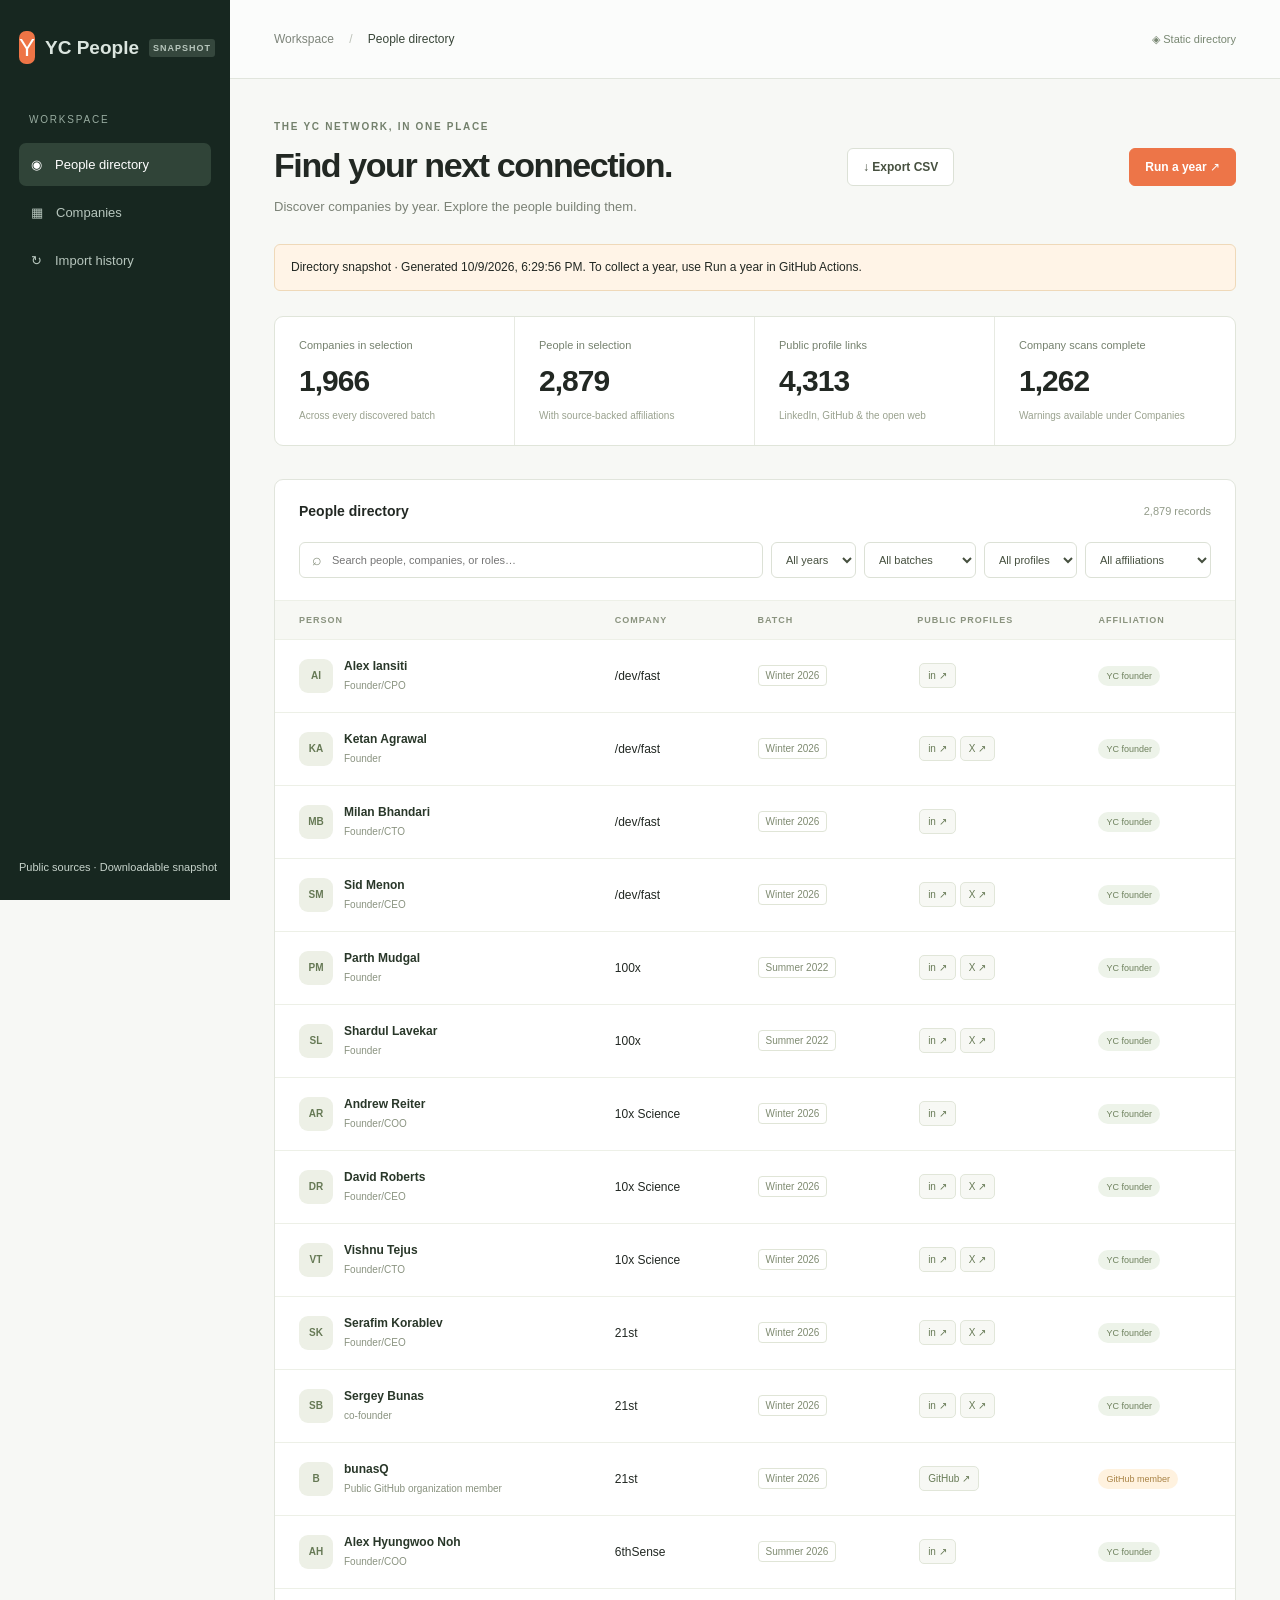
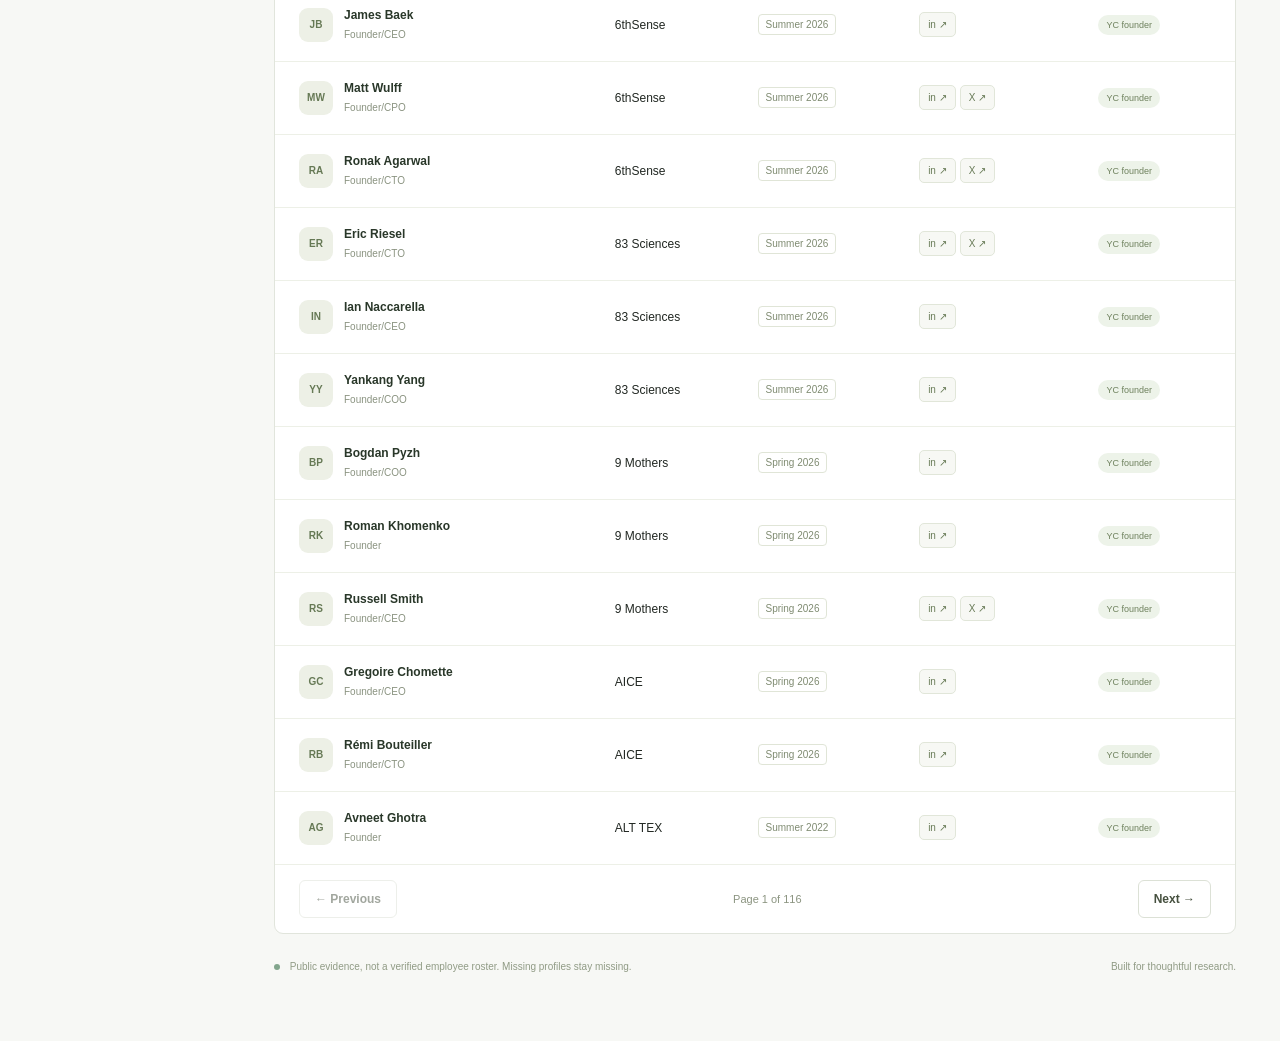
==== commit f3a1b605: "Update YC directory [skip ci]" ====
--- a/docs/index.html
+++ b/docs/index.html
@@ -14,7 +14,7 @@
 <div id="table-wrap"></div><div id="empty" class="empty"><div class="empty-icon">⌕</div><h3>Your next connection starts here.</h3><p>Import a year to build your directory.<br>Companies are saved first, then public profiles appear as they are found.</p></div><div class="pagination" id="pagination" hidden><button id="prev" class="button secondary">← Previous</button><span id="page-label"></span><button id="next" class="button secondary">Next →</button></div></section>
 <footer><span class="dot"></span> Public evidence, not a verified employee roster. Missing profiles stay missing.<span>Built for thoughtful research.</span></footer></div></main>
 <dialog id="details"><div class="dialog-head"><h2 id="detail-title">Profile evidence</h2><button id="close-details" aria-label="Close profile details">×</button></div><div id="detail-body"></div></dialog>
-<script id="snapshot" type="application/json">{"companies": [{"slug": "ai-2", "name": "\u0026AI", "batch": "Summer 2024", "year": 2024, "website": "https://www.tryandai.com/", "description": "Collaborative workspace for patent litigators", "team_size": 7, "industry": "B2B -\u003e Legal", "yc_url": "https://www.ycombinator.com/companies/ai-2", "imported_at": "2026-10-09T16:52:02+00:00", "scanned_at": null, "scan_status": "pending", "warnings": []}, {"slug": "devfast", "name": "/dev/fast", "batch": "Winter 2026", "year": 2026, "website": "https://dev.fast", "description": "/dev/fast is the AI-native code forge", "team_size": 4, "industry": "B2B", "yc_url": "https://www.ycombinator.com/companies/devfast", "imported_at": "2026-10-09T17:53:01+00:00", "scanned_at": "2026-10-09T17:56:16+00:00", "scan_status": "complete", "warnings": []}, {"slug": "10x-science", "name": "10x Science", "batch": "Winter 2026", "year": 2026, "website": "https://10xscience.com", "description": "The AI-native platform for next-generation protein characterization.", "team_size": 5, "industry": "B2B", "yc_url": "https://www.ycombinator.com/companies/10x-science", "imported_at": "2026-10-09T17:53:01+00:00", "scanned_at": "2026-10-09T17:56:15+00:00", "scan_status": "complete", "warnings": []}, {"slug": "1849-bio", "name": "1849 bio", "batch": "Summer 2024", "year": 2024, "website": "https://www.1849.bio", "description": "Engineering microbes for miners to unlock billions in trapped metal", "team_size": 3, "industry": "Industrials", "yc_url": "https://www.ycombinator.com/companies/1849-bio", "imported_at": "2026-10-09T16:52:02+00:00", "scanned_at": null, "scan_status": "pending", "warnings": []}, {"slug": "21st", "name": "21st", "batch": "Winter 2026", "year": 2026, "website": "https://21st.dev", "description": "UI building blocks for the agentic internet", "team_size": 3, "industry": "B2B -\u003e Engineering, Product and Design", "yc_url": "https://www.ycombinator.com/companies/21st", "imported_at": "2026-10-09T17:53:01+00:00", "scanned_at": "2026-10-09T17:56:17+00:00", "scan_status": "complete", "warnings": []}, {"slug": "6thsense", "name": "6thSense", "batch": "Summer 2026", "year": 2026, "website": "https://6thsense.dev", "description": "Nervous System for Physical AI", "team_size": 4, "industry": "Industrials -\u003e Manufacturing and Robotics", "yc_url": "https://www.ycombinator.com/companies/6thsense", "imported_at": "2026-10-09T17:53:02+00:00", "scanned_at": "2026-10-09T17:54:54+00:00", "scan_status": "complete", "warnings": []}, {"slug": "83-sciences", "name": "83 Sciences", "batch": "Summer 2026", "year": 2026, "website": "https://83sciences.ai", "description": "AI-native materials discovery powered by unpublished experimental data", "team_size": 3, "industry": "Industrials", "yc_url": "https://www.ycombinator.com/companies/83-sciences", "imported_at": "2026-10-09T17:53:02+00:00", "scanned_at": "2026-10-09T17:54:55+00:00", "scan_status": "complete", "warnings": []}, {"slug": "9-mothers-corporation", "name": "9 Mothers", "batch": "Spring 2026", "year": 2026, "website": "https://9mothers.com", "description": "Counter Drone Systems. $1.6m sales. We delivered for the DoW.", "team_size": 19, "industry": "Industrials -\u003e Defense", "yc_url": "https://www.ycombinator.com/companies/9-mothers-corporation", "imported_at": "2026-10-09T17:53:01+00:00", "scanned_at": "2026-10-09T17:53:48+00:00", "scan_status": "complete", "warnings": []}, {"slug": "acx", "name": "ACX", "batch": "Summer 2024", "year": 2024, "website": "https://www.acxtherapeutics.com/", "description": "Next-generation biocides for sustainable agriculture at scale", "team_size": 4, "industry": "Healthcare -\u003e Industrial Bio", "yc_url": "https://www.ycombinator.com/companies/acx", "imported_at": "2026-10-09T16:52:02+00:00", "scanned_at": null, "scan_status": "pending", "warnings": []}, {"slug": "aice", "name": "AICE", "batch": "Spring 2026", "year": 2026, "website": "https://aicepower.com", "description": "Submarine drones for defense", "team_size": 2, "industry": "Industrials -\u003e Defense", "yc_url": "https://www.ycombinator.com/companies/aice", "imported_at": "2026-10-09T17:53:01+00:00", "scanned_at": "2026-10-09T17:53:49+00:00", "scan_status": "complete", "warnings": []}, {"slug": "anoria", "name": "ANORIA", "batch": "Spring 2026", "year": 2026, "website": "https://www.anoria.com", "description": "The first wearable that reads your emotions to enhance your EQ. ", "team_size": 5, "industry": "Consumer -\u003e Consumer Electronics", "yc_url": "https://www.ycombinator.com/companies/anoria", "imported_at": "2026-10-09T17:53:01+00:00", "scanned_at": "2026-10-09T17:53:51+00:00", "scan_status": "complete", "warnings": []}, {"slug": "arc-prize-foundation", "name": "ARC Prize Foundation", "batch": "Winter 2026", "year": 2026, "website": "https://arcprize.org/", "description": "AI benchmarks that measure general intelligence and inspire new ideas", "team_size": 4, "industry": "Industrials", "yc_url": "https://www.ycombinator.com/companies/arc-prize-foundation", "imported_at": "2026-10-09T17:53:01+00:00", "scanned_at": "2026-10-09T17:56:20+00:00", "scan_status": "complete", "warnings": []}, {"slug": "abinitio-bio", "name": "AbInitio Bio", "batch": "Spring 2026", "year": 2026, "website": "https://www.abinitio-bio.com", "description": "The Intelligence layer for Drug Manufacturing", "team_size": 2, "industry": "Healthcare -\u003e Drug Discovery and Delivery", "yc_url": "https://www.ycombinator.com/companies/abinitio-bio", "imported_at": "2026-10-09T17:53:01+00:00", "scanned_at": "2026-10-09T17:53:47+00:00", "scan_status": "complete", "warnings": []}, {"slug": "abel", "name": "Abel", "batch": "Winter 2024", "year": 2024, "website": "https://www.tryabel.com", "description": "Transforming document review for litigation teams", "team_size": 2, "industry": "B2B -\u003e Legal", "yc_url": "https://www.ycombinator.com/companies/abel", "imported_at": "2026-10-09T16:51:58+00:00", "scanned_at": null, "scan_status": "pending", "warnings": []}, {"slug": "abel-police", "name": "Abel Police", "batch": "Summer 2024", "year": 2024, "website": "http://abelpolice.com", "description": "Automating police paperwork", "team_size": 5, "industry": "Government", "yc_url": "https://www.ycombinator.com/companies/abel-police", "imported_at": "2026-10-09T16:52:02+00:00", "scanned_at": null, "scan_status": "pending", "warnings": []}, {"slug": "abundant", "name": "Abundant", "batch": "Fall 2024", "year": 2024, "website": "https://www.abundant.ai/", "description": "Agent simulation and RL for researchers", "team_size": 7, "industry": "B2B", "yc_url": "https://www.ycombinator.com/companies/abundant", "imported_at": "2026-10-09T16:52:04+00:00", "scanned_at": "2026-10-09T16:52:06+00:00", "scan_status": "complete", "warnings": []}, {"slug": "acyclic", "name": "Acyclic Labs", "batch": "Fall 2026", "year": 2026, "website": "https://acyclic.dev", "description": "Agent swarms that make long-running tasks exponentially faster", "team_size": 2, "industry": "B2B -\u003e Infrastructure", "yc_url": "https://www.ycombinator.com/companies/acyclic", "imported_at": "2026-10-09T17:53:02+00:00", "scanned_at": "2026-10-09T17:53:05+00:00", "scan_status": "complete", "warnings": []}, {"slug": "adapted", "name": "Adapted", "batch": "Winter 2024", "year": 2024, "website": "https://adapted.app", "description": "AI physical therapy for athletes", "team_size": 2, "industry": "Consumer", "yc_url": "https://www.ycombinator.com/companies/adapted", "imported_at": "2026-10-09T16:51:58+00:00", "scanned_at": null, "scan_status": "pending", "warnings": []}, {"slug": "adialante", "name": "Adialante", "batch": "Spring 2026", "year": 2026, "website": "http://www.adialante.com", "description": "Cancer screening without barriers", "team_size": 4, "industry": "Healthcare -\u003e Diagnostics", "yc_url": "https://www.ycombinator.com/companies/adialante", "imported_at": "2026-10-09T17:53:01+00:00", "scanned_at": "2026-10-09T17:53:49+00:00", "scan_status": "complete", "warnings": []}, {"slug": "advanced-metal-research", "name": "Advanced Metal Research", "batch": "Spring 2026", "year": 2026, "website": "https://advancedmetalresearch.com/", "description": "Machine intelligence for American Welding", "team_size": 3, "industry": "Industrials -\u003e Manufacturing and Robotics", "yc_url": "https://www.ycombinator.com/companies/advanced-metal-research", "imported_at": "2026-10-09T17:53:01+00:00", "scanned_at": "2026-10-09T17:53:48+00:00", "scan_status": "partial", "warnings": ["GitHub gradient-industrial-robotics: HTTP 404 from api.github.com"]}, {"slug": "aedilic", "name": "Aedilic", "batch": "Winter 2024", "year": 2024, "website": "https://www.nonescape.com", "description": "Open-Source AI-generated image/deepfake detection", "team_size": 2, "industry": "B2B -\u003e Security", "yc_url": "https://www.ycombinator.com/companies/aedilic", "imported_at": "2026-10-09T16:51:58+00:00", "scanned_at": null, "scan_status": "pending", "warnings": []}, {"slug": "aemon", "name": "Aemon", "batch": "Winter 2026", "year": 2026, "website": "https://aemon.ai/", "description": "The Forward-Deployed AI Research Engineer ", "team_size": 3, "industry": "B2B", "yc_url": "https://www.ycombinator.com/companies/aemon", "imported_at": "2026-10-09T17:53:01+00:00", "scanned_at": "2026-10-09T17:56:18+00:00", "scan_status": "complete", "warnings": []}, {"slug": "aerogen-systems", "name": "Aerogen Systems", "batch": "Summer 2026", "year": 2026, "website": "https://www.aerogensystems.com/", "description": "Modernizing Chip Manufacturing Infrastructure", "team_size": 4, "industry": "Industrials", "yc_url": "https://www.ycombinator.com/companies/aerogen-systems", "imported_at": "2026-10-09T17:53:02+00:00", "scanned_at": "2026-10-09T17:54:55+00:00", "scan_status": "complete", "warnings": []}, {"slug": "affil-ai", "name": "Affil.ai", "batch": "Summer 2024", "year": 2024, "website": "https://affil.ai/", "description": "AI Affiliate Network For Financial Companies", "team_size": 4, "industry": "B2B -\u003e Marketing", "yc_url": "https://www.ycombinator.com/companies/affil-ai", "imported_at": "2026-10-09T16:52:02+00:00", "scanned_at": null, "scan_status": "pending", "warnings": []}, {"slug": "aftercare", "name": "Aftercare", "batch": "Winter 2024", "year": 2024, "website": "https://getaftercare.com", "description": "Conversational AI surveys with intelligent follow-up questions", "team_size": 3, "industry": "B2B", "yc_url": "https://www.ycombinator.com/companies/aftercare", "imported_at": "2026-10-09T16:51:58+00:00", "scanned_at": null, "scan_status": "pending", "warnings": []}, {"slug": "afternoon-co", "name": "Afternoon.co", "batch": "Fall 2024", "year": 2024, "website": "https://afternoon.co", "description": "Bookkeeping, compliance and tax for founders", "team_size": 4, "industry": "B2B -\u003e Finance and Accounting", "yc_url": "https://www.ycombinator.com/companies/afternoon-co", "imported_at": "2026-10-09T16:52:04+00:00", "scanned_at": "2026-10-09T16:52:08+00:00", "scan_status": "complete", "warnings": []}, {"slug": "agency-tool-company", "name": "Agency Tool Company", "batch": "Summer 2026", "year": 2026, "website": "https://agencytool.com", "description": "Reliable infrastructure to build, deploy and manage real-world robots.", "team_size": 3, "industry": "Industrials -\u003e Manufacturing and Robotics", "yc_url": "https://www.ycombinator.com/companies/agency-tool-company", "imported_at": "2026-10-09T17:53:02+00:00", "scanned_at": "2026-10-09T17:54:55+00:00", "scan_status": "complete", "warnings": []}, {"slug": "agent-37", "name": "Agent 37", "batch": "Fall 2026", "year": 2026, "website": "https://www.agent37.com/cloud", "description": "Persistent sandboxes for agents like hermes, openclaw, claude code", "team_size": 0, "industry": "B2B -\u003e Infrastructure", "yc_url": "https://www.ycombinator.com/companies/agent-37", "imported_at": "2026-10-09T17:53:02+00:00", "scanned_at": "2026-10-09T17:53:05+00:00", "scan_status": "complete", "warnings": []}, {"slug": "agent-relay", "name": "Agent Relay", "batch": "Fall 2026", "year": 2026, "website": "https://agentrelay.com", "description": "The infrastructure to run coding agents for your team", "team_size": 2, "industry": "B2B -\u003e Engineering, Product and Design", "yc_url": "https://www.ycombinator.com/companies/agent-relay", "imported_at": "2026-10-09T17:53:02+00:00", "scanned_at": "2026-10-09T17:53:08+00:00", "scan_status": "complete", "warnings": []}, {"slug": "agentphone", "name": "AgentPhone", "batch": "Spring 2026", "year": 2026, "website": "https://agentphone.ai/", "description": "Phone Numbers for AI Agents", "team_size": null, "industry": "B2B -\u003e Infrastructure", "yc_url": "https://www.ycombinator.com/companies/agentphone", "imported_at": "2026-10-09T17:53:01+00:00", "scanned_at": "2026-10-09T17:53:49+00:00", "scan_status": "complete", "warnings": []}, {"slug": "agentcard", "name": "Agentcard", "batch": "Summer 2026", "year": 2026, "website": "https://agentcard.sh", "description": "cards for AI agents", "team_size": 0, "industry": "Fintech", "yc_url": "https://www.ycombinator.com/companies/agentcard", "imported_at": "2026-10-09T17:53:02+00:00", "scanned_at": "2026-10-09T17:54:56+00:00", "scan_status": "complete", "warnings": []}, {"slug": "agentic-fabriq", "name": "Agentic Fabriq", "batch": "Winter 2026", "year": 2026, "website": "https://www.agenticfabriq.com", "description": "The control plane for AI agents.", "team_size": 2, "industry": "B2B -\u003e Security", "yc_url": "https://www.ycombinator.com/companies/agentic-fabriq", "imported_at": "2026-10-09T17:53:01+00:00", "scanned_at": "2026-10-09T17:56:17+00:00", "scan_status": "complete", "warnings": []}, {"slug": "agentic-labs-2", "name": "Agentic Labs", "batch": "Winter 2024", "year": 2024, "website": "https://agenticlabs.com", "description": "AI system design tools for dev teams", "team_size": 2, "industry": "B2B -\u003e Engineering, Product and Design", "yc_url": "https://www.ycombinator.com/companies/agentic-labs-2", "imported_at": "2026-10-09T16:51:58+00:00", "scanned_at": null, "scan_status": "pending", "warnings": []}, {"slug": "ageospatial", "name": "Ageospatial", "batch": "Fall 2026", "year": 2026, "website": "https://ageospatial.com/", "description": "Physical intelligence for every decision with Geospatial AI.", "team_size": 1, "industry": "Fintech -\u003e Insurance", "yc_url": "https://www.ycombinator.com/companies/ageospatial", "imported_at": "2026-10-09T17:53:02+00:00", "scanned_at": "2026-10-09T17:53:06+00:00", "scan_status": "complete", "warnings": []}, {"slug": "agnost-ai", "name": "Agnost AI", "batch": "Summer 2026", "year": 2026, "website": "https://agnost.ai", "description": "We find where AI agents fail, then train better models to run them.", "team_size": 2, "industry": "B2B -\u003e Analytics", "yc_url": "https://www.ycombinator.com/companies/agnost-ai", "imported_at": "2026-10-09T17:53:02+00:00", "scanned_at": "2026-10-09T17:54:56+00:00", "scan_status": "complete", "warnings": []}, {"slug": "aidy", "name": "Aidy", "batch": "Winter 2024", "year": 2024, "website": "https://www.aidyhq.com/", "description": "Mobile app helping people better manage chronic health conditions", "team_size": 2, "industry": "Healthcare -\u003e Consumer Health and Wellness", "yc_url": "https://www.ycombinator.com/companies/aidy", "imported_at": "2026-10-09T16:51:58+00:00", "scanned_at": null, "scan_status": "pending", "warnings": []}, {"slug": "akkari", "name": "Akkari", "batch": "Spring 2026", "year": 2026, "website": "https://akkari.io/", "description": "Autonomous Customer Operations", "team_size": 5, "industry": "B2B", "yc_url": "https://www.ycombinator.com/companies/akkari", "imported_at": "2026-10-09T17:53:01+00:00", "scanned_at": "2026-10-09T17:53:49+00:00", "scan_status": "complete", "warnings": []}, {"slug": "akon-labs", "name": "Akon Labs", "batch": "Summer 2026", "year": 2026, "website": "https://akonlabs.com", "description": "Databricks for Enterprise Codebases", "team_size": 2, "industry": "B2B", "yc_url": "https://www.ycombinator.com/companies/akon-labs", "imported_at": "2026-10-09T17:53:02+00:00", "scanned_at": "2026-10-09T17:54:57+00:00", "scan_status": "complete", "warnings": []}, {"slug": "aktoria-robotics", "name": "Aktoria Robotics", "batch": "Summer 2026", "year": 2026, "website": "https://aktoria.com/", "description": "Human as API for robots", "team_size": 2, "industry": "Industrials -\u003e Manufacturing and Robotics", "yc_url": "https://www.ycombinator.com/companies/aktoria-robotics", "imported_at": "2026-10-09T17:53:02+00:00", "scanned_at": "2026-10-09T17:54:57+00:00", "scan_status": "complete", "warnings": []}, {"slug": "alai", "name": "Alai", "batch": "Winter 2024", "year": 2024, "website": "https://getalai.com", "description": "Create high quality presentations quickly using AI", "team_size": 5, "industry": "B2B", "yc_url": "https://www.ycombinator.com/companies/alai", "imported_at": "2026-10-09T16:51:58+00:00", "scanned_at": null, "scan_status": "pending", "warnings": []}, {"slug": "alchemize", "name": "Alchemize", "batch": "Spring 2026", "year": 2026, "website": "https://tryalchemize.com", "description": "Building AI Native Customs Brokerages", "team_size": 2, "industry": "B2B -\u003e Supply Chain and Logistics", "yc_url": "https://www.ycombinator.com/companies/alchemize", "imported_at": "2026-10-09T17:53:01+00:00", "scanned_at": "2026-10-09T17:53:49+00:00", "scan_status": "complete", "warnings": []}, {"slug": "alex-com", "name": "Alex", "batch": "Winter 2024", "year": 2024, "website": "https://alex.com", "description": "Alex is the AI recruiter for hiring great people.", "team_size": 30, "industry": "B2B -\u003e Recruiting and Talent", "yc_url": "https://www.ycombinator.com/companies/alex-com", "imported_at": "2026-10-09T16:51:58+00:00", "scanned_at": null, "scan_status": "pending", "warnings": []}, {"slug": "alex", "name": "Alex", "batch": "Fall 2024", "year": 2024, "website": "https://alexcodes.app", "description": "The Cursor for Xcode", "team_size": 3, "industry": "B2B -\u003e Engineering, Product and Design", "yc_url": "https://www.ycombinator.com/companies/alex", "imported_at": "2026-10-09T16:52:04+00:00", "scanned_at": "2026-10-09T16:52:14+00:00", "scan_status": "complete", "warnings": []}, {"slug": "alkera-ai", "name": "Alkera AI", "batch": "Summer 2026", "year": 2026, "website": "https://alkera.ai", "description": "Reliable and safe data engineering and data science agents", "team_size": 3, "industry": "B2B -\u003e Engineering, Product and Design", "yc_url": "https://www.ycombinator.com/companies/alkera-ai", "imported_at": "2026-10-09T17:53:02+00:00", "scanned_at": "2026-10-09T17:54:57+00:00", "scan_status": "complete", "warnings": []}, {"slug": "allia-health", "name": "Allia Health", "batch": "Summer 2026", "year": 2026, "website": "https://allia.health/", "description": "AI-Native Medical Group for Mental Health", "team_size": 3, "industry": "Healthcare -\u003e Healthcare Services", "yc_url": "https://www.ycombinator.com/companies/allia-health", "imported_at": "2026-10-09T17:53:02+00:00", "scanned_at": "2026-10-09T17:54:58+00:00", "scan_status": "complete", "warnings": []}, {"slug": "alloovium", "name": "Alloovium", "batch": "Summer 2026", "year": 2026, "website": "https://www.alloovium.com/en", "description": "The company brain for construction companies", "team_size": 5, "industry": "Real Estate and Construction -\u003e Construction", "yc_url": "https://www.ycombinator.com/companies/alloovium", "imported_at": "2026-10-09T17:53:02+00:00", "scanned_at": "2026-10-09T17:54:58+00:00", "scan_status": "complete", "warnings": []}, {"slug": "allowance", "name": "Allowance", "batch": "Spring 2026", "year": 2026, "website": "https://useallowance.com/", "description": "The spend control layer for AI agents", "team_size": 1, "industry": "Fintech -\u003e Payments", "yc_url": "https://www.ycombinator.com/companies/allowance", "imported_at": "2026-10-09T17:53:01+00:00", "scanned_at": "2026-10-09T17:53:50+00:00", "scan_status": "complete", "warnings": []}, {"slug": "almanac", "name": "Almanac", "batch": "Summer 2026", "year": 2026, "website": "https://usealmanac.com", "description": "Organizing company knowledge", "team_size": 3, "industry": "B2B", "yc_url": "https://www.ycombinator.com/companies/almanac", "imported_at": "2026-10-09T17:53:02+00:00", "scanned_at": "2026-10-09T17:55:00+00:00", "scan_status": "complete", "warnings": []}, {"slug": "alt-x", "name": "Alt-X", "batch": "Winter 2026", "year": 2026, "website": "https://alt-x.co", "description": "Building the best venue for private markets exposure.", "team_size": 2, "industry": "Fintech", "yc_url": "https://www.ycombinator.com/companies/alt-x", "imported_at": "2026-10-09T17:53:01+00:00", "scanned_at": "2026-10-09T17:56:17+00:00", "scan_status": "complete", "warnings": []}, {"slug": "aluna", "name": "Aluna", "batch": "Summer 2024", "year": 2024, "website": "https://alunadata.com", "description": "Data for biomedical AI", "team_size": 3, "industry": "B2B -\u003e Engineering, Product and Design", "yc_url": "https://www.ycombinator.com/companies/aluna", "imported_at": "2026-10-09T16:52:02+00:00", "scanned_at": null, "scan_status": "pending", "warnings": []}, {"slug": "amboras", "name": "Amboras", "batch": "Spring 2026", "year": 2026, "website": "https://amboras.com", "description": "AI Native Shopify", "team_size": 3, "industry": "B2B", "yc_url": "https://www.ycombinator.com/companies/amboras", "imported_at": "2026-10-09T17:53:01+00:00", "scanned_at": "2026-10-09T17:53:51+00:00", "scan_status": "complete", "warnings": []}, {"slug": "aminoanalytica", "name": "AminoAnalytica", "batch": "Summer 2024", "year": 2024, "website": "https://www.aminoanalytica.com", "description": "The AI scientist for always-on biodefense", "team_size": 3, "industry": "Healthcare -\u003e Diagnostics", "yc_url": "https://www.ycombinator.com/companies/aminoanalytica", "imported_at": "2026-10-09T16:52:02+00:00", "scanned_at": null, "scan_status": "pending", "warnings": []}, {"slug": "amorphic-labs", "name": "Amorphic Labs", "batch": "Summer 2026", "year": 2026, "website": "https://www.agentmuxer.com", "description": "OpenRouter for Agent Tools", "team_size": 2, "industry": "B2B -\u003e Engineering, Product and Design", "yc_url": "https://www.ycombinator.com/companies/amorphic-labs", "imported_at": "2026-10-09T17:53:02+00:00", "scanned_at": "2026-10-09T17:54:58+00:00", "scan_status": "complete", "warnings": []}, {"slug": "anara", "name": "Anara", "batch": "Summer 2024", "year": 2024, "website": "https://anara.com", "description": "AI for researchers", "team_size": 5, "industry": "B2B -\u003e Productivity", "yc_url": "https://www.ycombinator.com/companies/anara", "imported_at": "2026-10-09T16:52:02+00:00", "scanned_at": null, "scan_status": "pending", "warnings": []}, {"slug": "anchorhead", "name": "Anchorhead", "batch": "Winter 2026", "year": 2026, "website": "https://www.anchorhead.ai", "description": "Evals for frontier research agents", "team_size": 1, "industry": "B2B -\u003e Engineering, Product and Design", "yc_url": "https://www.ycombinator.com/companies/anchorhead", "imported_at": "2026-10-09T17:53:00+00:00", "scanned_at": "2026-10-09T17:56:17+00:00", "scan_status": "complete", "warnings": []}, {"slug": "andco", "name": "Andco", "batch": "Spring 2026", "year": 2026, "website": "http://www.useandco.com", "description": "Agents that build personal injury cases", "team_size": 3, "industry": "B2B -\u003e Legal", "yc_url": "https://www.ycombinator.com/companies/andco", "imported_at": "2026-10-09T17:53:01+00:00", "scanned_at": "2026-10-09T17:53:51+00:00", "scan_status": "complete", "warnings": []}, {"slug": "andon-labs", "name": "Andon Labs", "batch": "Winter 2024", "year": 2024, "website": "https://andonlabs.com/", "description": "Autonomous organizations without humans in the loop", "team_size": 11, "industry": "B2B -\u003e Engineering, Product and Design", "yc_url": "https://www.ycombinator.com/companies/andon-labs", "imported_at": "2026-10-09T16:51:58+00:00", "scanned_at": null, "scan_status": "pending", "warnings": []}, {"slug": "andustry", "name": "Andustry", "batch": "Spring 2026", "year": 2026, "website": "http://andustry.com/", "description": "", "team_size": 2, "industry": "Fintech", "yc_url": "https://www.ycombinator.com/companies/andustry", "imported_at": "2026-10-09T17:53:01+00:00", "scanned_at": "2026-10-09T17:53:52+00:00", "scan_status": "complete", "warnings": []}, {"slug": "andy-ai", "name": "Andy AI", "batch": "Winter 2024", "year": 2024, "website": "https://with-andy.com", "description": "Faster clinical documentation for home health nurses", "team_size": 5, "industry": "Healthcare -\u003e Healthcare IT", "yc_url": "https://www.ycombinator.com/companies/andy-ai", "imported_at": "2026-10-09T16:51:58+00:00", "scanned_at": null, "scan_status": "pending", "warnings": []}, {"slug": "anglera", "name": "Anglera", "batch": "Summer 2024", "year": 2024, "website": "https://www.anglera.com/", "description": "AI-Powered Product Data Enrichment", "team_size": 6, "industry": "B2B -\u003e Retail", "yc_url": "https://www.ycombinator.com/companies/anglera", "imported_at": "2026-10-09T16:52:02+00:00", "scanned_at": null, "scan_status": "pending", "warnings": []}, {"slug": "anthrogen", "name": "Anthrogen", "batch": "Summer 2024", "year": 2024, "website": "https://anthrogen.com", "description": "We work on generalizable tools for the next era of biotech. ", "team_size": 15, "industry": "Healthcare", "yc_url": "https://www.ycombinator.com/companies/anthrogen", "imported_at": "2026-10-09T16:52:02+00:00", "scanned_at": null, "scan_status": "pending", "warnings": []}, {"slug": "antinuous", "name": "Antinuous", "batch": "Spring 2026", "year": 2026, "website": "https://www.antinuous.com/", "description": "Autonomous research agents for R\u0026D and applied science", "team_size": 2, "industry": "B2B", "yc_url": "https://www.ycombinator.com/companies/antinuous", "imported_at": "2026-10-09T17:53:01+00:00", "scanned_at": "2026-10-09T17:53:52+00:00", "scan_status": "complete", "warnings": []}, {"slug": "antropi-robotics", "name": "Antropi Robotics", "batch": "Fall 2026", "year": 2026, "website": "https://www.antropi.world/", "description": "Autonomous CNC factories for faster hardware", "team_size": 0, "industry": "Industrials -\u003e Manufacturing and Robotics", "yc_url": "https://www.ycombinator.com/companies/antropi-robotics", "imported_at": "2026-10-09T17:53:02+00:00", "scanned_at": "2026-10-09T17:53:06+00:00", "scan_status": "complete", "warnings": []}, {"slug": "apolink", "name": "Apolink", "batch": "Fall 2024", "year": 2024, "website": "https://apolink.space", "description": "24/7 satellite connectivity in low Earth orbit", "team_size": 7, "industry": "Industrials -\u003e Aviation and Space", "yc_url": "https://www.ycombinator.com/companies/apolink", "imported_at": "2026-10-09T16:52:04+00:00", "scanned_at": null, "scan_status": "pending", "warnings": []}, {"slug": "apollo-atomics-inc", "name": "Apollo Atomics, Inc.", "batch": "Spring 2026", "year": 2026, "website": "https://apolloatomics.com/", "description": "We make the most compact nuclear reactors", "team_size": null, "industry": "Industrials -\u003e Energy", "yc_url": "https://www.ycombinator.com/companies/apollo-atomics-inc", "imported_at": "2026-10-09T17:53:01+00:00", "scanned_at": "2026-10-09T17:53:53+00:00", "scan_status": "complete", "warnings": []}, {"slug": "applied-electrodynamics-inc", "name": "Applied Electrodynamics, Inc.", "batch": "Summer 2026", "year": 2026, "website": "https://www.ae-dyn.com/", "description": "A new kind of camera that can see through walls.", "team_size": 5, "industry": "Industrials", "yc_url": "https://www.ycombinator.com/companies/applied-electrodynamics-inc", "imported_at": "2026-10-09T17:53:02+00:00", "scanned_at": "2026-10-09T17:54:59+00:00", "scan_status": "complete", "warnings": []}, {"slug": "applied-kinetics", "name": "Applied Kinetics", "batch": "Fall 2026", "year": 2026, "website": "https://appliedkinetics.ai", "description": "AI for the industries that power America. ", "team_size": 2, "industry": "B2B -\u003e Supply Chain and Logistics", "yc_url": "https://www.ycombinator.com/companies/applied-kinetics", "imported_at": "2026-10-09T17:53:02+00:00", "scanned_at": "2026-10-09T17:53:04+00:00", "scan_status": "complete", "warnings": []}, {"slug": "approxima", "name": "Approxima", "batch": "Winter 2026", "year": 2026, "website": "https://approxima.ai", "description": "Your software should build itself.", "team_size": 2, "industry": "B2B -\u003e Engineering, Product and Design", "yc_url": "https://www.ycombinator.com/companies/approxima", "imported_at": "2026-10-09T17:53:00+00:00", "scanned_at": "2026-10-09T17:56:19+00:00", "scan_status": "complete", "warnings": []}, {"slug": "apten", "name": "Apten", "batch": "Summer 2024", "year": 2024, "website": "https://www.apten.ai/", "description": "Omnichannel AI agents that engage leads across SMS, voice, and email", "team_size": 6, "industry": "B2B -\u003e Marketing", "yc_url": "https://www.ycombinator.com/companies/apten", "imported_at": "2026-10-09T16:52:02+00:00", "scanned_at": null, "scan_status": "pending", "warnings": []}, {"slug": "aqua-voice", "name": "Aqua Voice", "batch": "Winter 2024", "year": 2024, "website": "https://aquavoice.com", "description": "Frontier Voice Input - write 4x faster than typing.", "team_size": 5, "industry": "Consumer", "yc_url": "https://www.ycombinator.com/companies/aqua-voice", "imported_at": "2026-10-09T16:51:58+00:00", "scanned_at": null, "scan_status": "pending", "warnings": []}, {"slug": "aquashield", "name": "AquaShield", "batch": "Spring 2026", "year": 2026, "website": "https://aquashieldai.com", "description": "AI water leak detection for buildings", "team_size": 3, "industry": "Real Estate and Construction", "yc_url": "https://www.ycombinator.com/companies/aquashield", "imported_at": "2026-10-09T17:53:01+00:00", "scanned_at": "2026-10-09T17:53:53+00:00", "scan_status": "complete", "warnings": []}, {"slug": "arbital", "name": "Arbital", "batch": "Summer 2026", "year": 2026, "website": "https://www.arbital.xyz", "description": "The social trading app for stocks, memes, and perps", "team_size": 3, "industry": "Fintech -\u003e Consumer Finance", "yc_url": "https://www.ycombinator.com/companies/arbital", "imported_at": "2026-10-09T17:53:02+00:00", "scanned_at": "2026-10-09T17:54:59+00:00", "scan_status": "complete", "warnings": []}, {"slug": "arcane", "name": "Arcane", "batch": "Winter 2024", "year": 2024, "website": "", "description": "AI", "team_size": 2, "industry": "Consumer", "yc_url": "https://www.ycombinator.com/companies/arcane", "imported_at": "2026-10-09T16:51:58+00:00", "scanned_at": null, "scan_status": "pending", "warnings": []}, {"slug": "archal", "name": "Archal", "batch": "Summer 2026", "year": 2026, "website": "https://www.archal.ai/", "description": "API sandboxes, built for AI agents", "team_size": 2, "industry": "B2B -\u003e Infrastructure", "yc_url": "https://www.ycombinator.com/companies/archal", "imported_at": "2026-10-09T17:53:02+00:00", "scanned_at": "2026-10-09T17:55:00+00:00", "scan_status": "complete", "warnings": []}, {"slug": "archangel-health", "name": "Archangel Health", "batch": "Fall 2026", "year": 2026, "website": "https://www.archangelhealth.ai/", "description": "Infra to make AI safe enough to practice medicine", "team_size": 2, "industry": "Healthcare", "yc_url": "https://www.ycombinator.com/companies/archangel-health", "imported_at": "2026-10-09T17:53:02+00:00", "scanned_at": "2026-10-09T17:53:05+00:00", "scan_status": "complete", "warnings": []}, {"slug": "archilabs", "name": "ArchiLabs", "batch": "Fall 2024", "year": 2024, "website": "https://archilabs.ai", "description": "AI Data Center Design", "team_size": 3, "industry": "Real Estate and Construction -\u003e Construction", "yc_url": "https://www.ycombinator.com/companies/archilabs", "imported_at": "2026-10-09T16:52:04+00:00", "scanned_at": null, "scan_status": "pending", "warnings": []}, {"slug": "archil", "name": "Archil", "batch": "Fall 2024", "year": 2024, "website": "https://archil.com", "description": "The high-performance file system that connects AI to data", "team_size": 11, "industry": "B2B -\u003e Infrastructure", "yc_url": "https://www.ycombinator.com/companies/archil", "imported_at": "2026-10-09T16:52:04+00:00", "scanned_at": null, "scan_status": "pending", "warnings": []}, {"slug": "arctic-health", "name": "Arctic Health", "batch": "Spring 2026", "year": 2026, "website": "https://arctic.health", "description": "AI-native credentialing and contracting for healthcare", "team_size": 4, "industry": "Healthcare -\u003e Healthcare Services", "yc_url": "https://www.ycombinator.com/companies/arctic-health", "imported_at": "2026-10-09T17:53:01+00:00", "scanned_at": "2026-10-09T17:53:53+00:00", "scan_status": "complete", "warnings": []}, {"slug": "arden", "name": "Arden", "batch": "Spring 2026", "year": 2026, "website": "https://ardentech.ai/", "description": "AI-native internal audit firm", "team_size": 2, "industry": "B2B -\u003e Finance and Accounting", "yc_url": "https://www.ycombinator.com/companies/arden", "imported_at": "2026-10-09T17:53:01+00:00", "scanned_at": "2026-10-09T17:53:53+00:00", "scan_status": "complete", "warnings": []}, {"slug": "ardent", "name": "Ardent", "batch": "Spring 2026", "year": 2026, "website": "https://tryardent.com", "description": "Database sandboxes for Agents", "team_size": 3, "industry": "B2B -\u003e Infrastructure", "yc_url": "https://www.ycombinator.com/companies/ardent", "imported_at": "2026-10-09T17:53:01+00:00", "scanned_at": "2026-10-09T17:53:53+00:00", "scan_status": "complete", "warnings": []}, {"slug": "ares-industries", "name": "Ares Industries", "batch": "Summer 2024", "year": 2024, "website": "https://aresindustries.com", "description": "Building low-cost cruise missiles ", "team_size": 2, "industry": "Industrials -\u003e Aviation and Space", "yc_url": "https://www.ycombinator.com/companies/ares-industries", "imported_at": "2026-10-09T16:52:02+00:00", "scanned_at": null, "scan_status": "pending", "warnings": []}, {"slug": "arga-labs", "name": "Arga Labs", "batch": "Spring 2026", "year": 2026, "website": "https://www.argalabs.com/", "description": "Real-world sandboxes to test and train AI agents", "team_size": 5, "industry": "B2B", "yc_url": "https://www.ycombinator.com/companies/arga-labs", "imported_at": "2026-10-09T17:53:01+00:00", "scanned_at": "2026-10-09T17:53:53+00:00", "scan_status": "complete", "warnings": []}, {"slug": "argil", "name": "Argil", "batch": "Summer 2024", "year": 2024, "website": "https://www.argil.ai/", "description": "The video generation engine for the creator economy ", "team_size": 8, "industry": "Consumer", "yc_url": "https://www.ycombinator.com/companies/argil", "imported_at": "2026-10-09T16:52:02+00:00", "scanned_at": null, "scan_status": "pending", "warnings": []}, {"slug": "argon-ai-inc", "name": "Argon AI, Inc.", "batch": "Winter 2024", "year": 2024, "website": "https://www.argon-ai.com/", "description": "AI for Pharma Intelligence ", "team_size": 2, "industry": "Healthcare", "yc_url": "https://www.ycombinator.com/companies/argon-ai-inc", "imported_at": "2026-10-09T16:51:58+00:00", "scanned_at": null, "scan_status": "pending", "warnings": []}, {"slug": "arini", "name": "Arini", "batch": "Winter 2024", "year": 2024, "website": "https://www.arini.ai", "description": "The single platform to run all healthcare operations", "team_size": 17, "industry": "Healthcare -\u003e Healthcare IT", "yc_url": "https://www.ycombinator.com/companies/arini", "imported_at": "2026-10-09T16:51:58+00:00", "scanned_at": null, "scan_status": "pending", "warnings": []}, {"slug": "arlo-industries", "name": "Arlo Industries", "batch": "Spring 2026", "year": 2026, "website": "https://arlo1.com/", "description": "Track drones and missiles without radars - Accurate, Passive, Scalable", "team_size": 3, "industry": "Industrials -\u003e Defense", "yc_url": "https://www.ycombinator.com/companies/arlo-industries", "imported_at": "2026-10-09T17:53:01+00:00", "scanned_at": "2026-10-09T17:53:54+00:00", "scan_status": "complete", "warnings": []}, {"slug": "armature", "name": "Armature", "batch": "Spring 2026", "year": 2026, "website": "https://armature.tech", "description": "We get your product picked by coding agents.", "team_size": 3, "industry": "B2B -\u003e Engineering, Product and Design", "yc_url": "https://www.ycombinator.com/companies/armature", "imported_at": "2026-10-09T17:53:01+00:00", "scanned_at": "2026-10-09T17:53:55+00:00", "scan_status": "complete", "warnings": []}, {"slug": "artisan", "name": "Artisan", "batch": "Winter 2024", "year": 2024, "website": "https://artisan.co/?utm_source=ycombinator", "description": "AI employees that take on real work, starting with sales", "team_size": 50, "industry": "B2B", "yc_url": "https://www.ycombinator.com/companies/artisan", "imported_at": "2026-10-09T16:51:58+00:00", "scanned_at": null, "scan_status": "pending", "warnings": []}, {"slug": "artos", "name": "Artos", "batch": "Winter 2024", "year": 2024, "website": "https://www.artosai.com/", "description": "Authoring documents for life sciences in minutes, not months.", "team_size": 7, "industry": "B2B", "yc_url": "https://www.ycombinator.com/companies/artos", "imported_at": "2026-10-09T16:51:58+00:00", "scanned_at": null, "scan_status": "pending", "warnings": []}, {"slug": "arva-ai", "name": "Arva AI", "batch": "Summer 2024", "year": 2024, "website": "https://www.arva.ai", "description": "AI for critical banking operations", "team_size": 20, "industry": "B2B", "yc_url": "https://www.ycombinator.com/companies/arva-ai", "imported_at": "2026-10-09T16:52:02+00:00", "scanned_at": null, "scan_status": "pending", "warnings": []}, {"slug": "arzana", "name": "Arzana", "batch": "Spring 2026", "year": 2026, "website": "https://www.arzana.com/", "description": "The autonomous ERP for every manufacturer", "team_size": 9, "industry": "B2B -\u003e Operations", "yc_url": "https://www.ycombinator.com/companies/arzana", "imported_at": "2026-10-09T17:53:01+00:00", "scanned_at": "2026-10-09T17:53:55+00:00", "scan_status": "complete", "warnings": []}, {"slug": "asakana", "name": "Asakana", "batch": "Fall 2026", "year": 2026, "website": "https://www.asakana.co/", "description": "AI order entry for food distributors: emails and texts to ERP", "team_size": 4, "industry": "B2B -\u003e Supply Chain and Logistics", "yc_url": "https://www.ycombinator.com/companies/asakana", "imported_at": "2026-10-09T17:53:02+00:00", "scanned_at": "2026-10-09T17:53:07+00:00", "scan_status": "complete", "warnings": []}, {"slug": "ascenix", "name": "Ascenix", "batch": "Fall 2026", "year": 2026, "website": "https://www.ascenix.co/", "description": "Clinical intelligence layer for skilled nursing facilities.", "team_size": 7, "industry": "Healthcare -\u003e Healthcare IT", "yc_url": "https://www.ycombinator.com/companies/ascenix", "imported_at": "2026-10-09T17:53:02+00:00", "scanned_at": "2026-10-09T17:53:08+00:00", "scan_status": "complete", "warnings": []}, {"slug": "asendia-ai", "name": "Asendia AI", "batch": "Spring 2026", "year": 2026, "website": "https://asendia.ai/", "description": "AI recruiters for staffing agencies", "team_size": 3, "industry": "B2B", "yc_url": "https://www.ycombinator.com/companies/asendia-ai", "imported_at": "2026-10-09T17:53:01+00:00", "scanned_at": "2026-10-09T17:53:55+00:00", "scan_status": "complete", "warnings": []}, {"slug": "aseon-labs", "name": "Aseon Labs", "batch": "Spring 2026", "year": 2026, "website": "https://www.aseonlabs.com/", "description": "Robotic pitstops for self-driving cars", "team_size": 5, "industry": "Industrials -\u003e Manufacturing and Robotics", "yc_url": "https://www.ycombinator.com/companies/aseon-labs", "imported_at": "2026-10-09T17:53:01+00:00", "scanned_at": "2026-10-09T17:53:55+00:00", "scan_status": "complete", "warnings": []}, {"slug": "asha-health", "name": "Asha Health", "batch": "Fall 2024", "year": 2024, "website": "https://asha.health", "description": "We help medical practices become AI-native", "team_size": 9, "industry": "Healthcare", "yc_url": "https://www.ycombinator.com/companies/asha-health", "imported_at": "2026-10-09T16:52:04+00:00", "scanned_at": null, "scan_status": "pending", "warnings": []}, {"slug": "ashr", "name": "Ashr", "batch": "Winter 2026", "year": 2026, "website": "https://ashr.io", "description": "Enterprise post-training, monitoring, and continual learning platform", "team_size": 2, "industry": "B2B", "yc_url": "https://www.ycombinator.com/companies/ashr", "imported_at": "2026-10-09T17:53:01+00:00", "scanned_at": "2026-10-09T17:56:18+00:00", "scan_status": "complete", "warnings": []}, {"slug": "asim-group", "name": "Asim", "batch": "Fall 2026", "year": 2026, "website": "https://www.asim-group.com", "description": "Enable robots to operate safely in the real world.", "team_size": 4, "industry": "Industrials -\u003e Manufacturing and Robotics", "yc_url": "https://www.ycombinator.com/companies/asim-group", "imported_at": "2026-10-09T17:53:02+00:00", "scanned_at": "2026-10-09T17:53:08+00:00", "scan_status": "complete", "warnings": []}, {"slug": "asimov", "name": "Asimov", "batch": "Winter 2026", "year": 2026, "website": "https://tryasimov.ai/", "description": "Real-world human movement data for humanoid robots", "team_size": 3, "industry": "Industrials -\u003e Manufacturing and Robotics", "yc_url": "https://www.ycombinator.com/companies/asimov", "imported_at": "2026-10-09T17:53:01+00:00", "scanned_at": "2026-10-09T17:56:19+00:00", "scan_status": "complete", "warnings": []}, {"slug": "assemble", "name": "Assemble", "batch": "Summer 2026", "year": 2026, "website": "https://www.assemble.ai/", "description": "Autonomous IT Delivery", "team_size": 4, "industry": "B2B", "yc_url": "https://www.ycombinator.com/companies/assemble", "imported_at": "2026-10-09T17:53:02+00:00", "scanned_at": "2026-10-09T17:55:00+00:00", "scan_status": "complete", "warnings": []}, {"slug": "assembly-hoa", "name": "Assembly HOA", "batch": "Summer 2024", "year": 2024, "website": "https://assemblyhoa.com", "description": "AI-native HOA Management Company", "team_size": 12, "industry": "Real Estate and Construction -\u003e Housing and Real Estate", "yc_url": "https://www.ycombinator.com/companies/assembly-hoa", "imported_at": "2026-10-09T16:52:02+00:00", "scanned_at": null, "scan_status": "pending", "warnings": []}, {"slug": "asterlab", "name": "Aster", "batch": "Spring 2026", "year": 2026, "website": "https://www.asterlab.ai/", "description": "Automating open-ended research.", "team_size": 2, "industry": "B2B -\u003e Productivity", "yc_url": "https://www.ycombinator.com/companies/asterlab", "imported_at": "2026-10-09T17:53:01+00:00", "scanned_at": "2026-10-09T17:53:56+00:00", "scan_status": "complete", "warnings": []}, {"slug": "astraea", "name": "Astraea", "batch": "Spring 2026", "year": 2026, "website": "https://tryastraea.com", "description": "AI Operating System for Clinical Development", "team_size": 6, "industry": "B2B", "yc_url": "https://www.ycombinator.com/companies/astraea", "imported_at": "2026-10-09T17:53:01+00:00", "scanned_at": "2026-10-09T17:53:57+00:00", "scan_status": "complete", "warnings": []}, {"slug": "astro-mechanica", "name": "Astro Mechanica", "batch": "Winter 2024", "year": 2024, "website": "https://astromecha.co/", "description": "Supersonics for the new Jet Age", "team_size": 52, "industry": "Industrials -\u003e Aviation and Space", "yc_url": "https://www.ycombinator.com/companies/astro-mechanica", "imported_at": "2026-10-09T16:51:58+00:00", "scanned_at": null, "scan_status": "pending", "warnings": []}, {"slug": "withasync", "name": "Async", "batch": "Summer 2026", "year": 2026, "website": "https://withasync.com", "description": "AI agents that run small businesses", "team_size": 2, "industry": "B2B", "yc_url": "https://www.ycombinator.com/companies/withasync", "imported_at": "2026-10-09T17:53:02+00:00", "scanned_at": "2026-10-09T17:55:00+00:00", "scan_status": "complete", "warnings": []}, {"slug": "atlas-discovery", "name": "Atlas Discovery", "batch": "Summer 2026", "year": 2026, "website": "https://atlasdiscovery.bio", "description": "AI-native pharma company", "team_size": 3, "industry": "Healthcare -\u003e Drug Discovery and Delivery", "yc_url": "https://www.ycombinator.com/companies/atlas-discovery", "imported_at": "2026-10-09T17:53:02+00:00", "scanned_at": "2026-10-09T17:55:00+00:00", "scan_status": "complete", "warnings": []}, {"slug": "atlia", "name": "Atlia", "batch": "Summer 2026", "year": 2026, "website": "https://www.atlia.com", "description": "The AI-native property management company for short-term rentals", "team_size": 2, "industry": "Real Estate and Construction -\u003e Housing and Real Estate", "yc_url": "https://www.ycombinator.com/companies/atlia", "imported_at": "2026-10-09T17:53:02+00:00", "scanned_at": "2026-10-09T17:55:01+00:00", "scan_status": "complete", "warnings": []}, {"slug": "atomarine", "name": "Atomarine", "batch": "Summer 2026", "year": 2026, "website": "https://atomarine.co", "description": "Floating nuclear powered data centers at sea.", "team_size": 2, "industry": "Industrials -\u003e Energy", "yc_url": "https://www.ycombinator.com/companies/atomarine", "imported_at": "2026-10-09T17:53:02+00:00", "scanned_at": "2026-10-09T17:55:01+00:00", "scan_status": "complete", "warnings": []}, {"slug": "atrisa", "name": "Atrisa", "batch": "Spring 2026", "year": 2026, "website": "https://atrisa.ai", "description": "AI Agents for Analog Circuit Design", "team_size": 3, "industry": "B2B -\u003e Engineering, Product and Design", "yc_url": "https://www.ycombinator.com/companies/atrisa", "imported_at": "2026-10-09T17:53:01+00:00", "scanned_at": "2026-10-09T17:53:56+00:00", "scan_status": "complete", "warnings": []}, {"slug": "attunement", "name": "Attunement", "batch": "Winter 2024", "year": 2024, "website": "http://attunement.ai", "description": "Attunement turns fragmented behavioral health records into structured…", "team_size": 3, "industry": "Healthcare", "yc_url": "https://www.ycombinator.com/companies/attunement", "imported_at": "2026-10-09T16:51:58+00:00", "scanned_at": null, "scan_status": "pending", "warnings": []}, {"slug": "audun", "name": "Audun", "batch": "Summer 2026", "year": 2026, "website": "https://audun.co", "description": "AI-native debt collection company", "team_size": 5, "industry": "Fintech", "yc_url": "https://www.ycombinator.com/companies/audun", "imported_at": "2026-10-09T17:53:02+00:00", "scanned_at": "2026-10-09T17:55:02+00:00", "scan_status": "complete", "warnings": []}, {"slug": "aurorin-cad", "name": "Aurorin CAD", "batch": "Winter 2026", "year": 2026, "website": "https://aurorincad.com", "description": "Claude code for Mechanical Engineers", "team_size": 1, "industry": "B2B -\u003e Engineering, Product and Design", "yc_url": "https://www.ycombinator.com/companies/aurorin-cad", "imported_at": "2026-10-09T17:53:00+00:00", "scanned_at": "2026-10-09T17:56:20+00:00", "scan_status": "complete", "warnings": []}, {"slug": "autocomputer", "name": "AutoComputer", "batch": "Fall 2024", "year": 2024, "website": "https://www.autocomputer.ai/", "description": "Forward Deployed Research Services", "team_size": 2, "industry": "B2B", "yc_url": "https://www.ycombinator.com/companies/autocomputer", "imported_at": "2026-10-09T16:52:04+00:00", "scanned_at": null, "scan_status": "pending", "warnings": []}, {"slug": "autopallet-robotics", "name": "AutoPallet Robotics", "batch": "Summer 2024", "year": 2024, "website": "https://autopallet.bot", "description": "We make robots that move boxes in warehouses", "team_size": 6, "industry": "Industrials -\u003e Manufacturing and Robotics", "yc_url": "https://www.ycombinator.com/companies/autopallet-robotics", "imported_at": "2026-10-09T16:52:02+00:00", "scanned_at": null, "scan_status": "pending", "warnings": []}, {"slug": "autositu", "name": "AutoSitu", "batch": "Winter 2026", "year": 2026, "website": "https://autositu.com/", "description": "The AI operating system for the built world", "team_size": 2, "industry": "B2B -\u003e Legal", "yc_url": "https://www.ycombinator.com/companies/autositu", "imported_at": "2026-10-09T17:53:01+00:00", "scanned_at": "2026-10-09T17:56:20+00:00", "scan_status": "complete", "warnings": []}, {"slug": "autoresearch-inc", "name": "Autoresearch, Inc.", "batch": "Summer 2026", "year": 2026, "website": "https://autoresearch.inc", "description": "Autoresearch as a service: we solve your hardest measurable problems", "team_size": 3, "industry": "B2B -\u003e Infrastructure", "yc_url": "https://www.ycombinator.com/companies/autoresearch-inc", "imported_at": "2026-10-09T17:53:02+00:00", "scanned_at": "2026-10-09T17:55:02+00:00", "scan_status": "complete", "warnings": []}, {"slug": "autostep", "name": "Autostep", "batch": "Spring 2026", "year": 2026, "website": "https://autostep.ai/", "description": "The P\u0026L for knowledge work", "team_size": 1, "industry": "B2B -\u003e Operations", "yc_url": "https://www.ycombinator.com/companies/autostep", "imported_at": "2026-10-09T17:53:01+00:00", "scanned_at": "2026-10-09T17:53:57+00:00", "scan_status": "complete", "warnings": []}, {"slug": "autumn-ai", "name": "Autumn AI", "batch": "Winter 2026", "year": 2026, "website": "https://autumn.ai", "description": "Everything on anyone.", "team_size": 2, "industry": "B2B -\u003e Infrastructure", "yc_url": "https://www.ycombinator.com/companies/autumn-ai", "imported_at": "2026-10-09T17:53:01+00:00", "scanned_at": "2026-10-09T17:56:21+00:00", "scan_status": "complete", "warnings": []}, {"slug": "autumn-labs", "name": "Autumn Labs", "batch": "Summer 2024", "year": 2024, "website": "https://www.autumnlabs.io/", "description": "Datadog for industrial robots", "team_size": 3, "industry": "Industrials -\u003e Manufacturing and Robotics", "yc_url": "https://www.ycombinator.com/companies/autumn-labs", "imported_at": "2026-10-09T16:52:02+00:00", "scanned_at": null, "scan_status": "pending", "warnings": []}, {"slug": "auxos", "name": "Auxos", "batch": "Spring 2026", "year": 2026, "website": "https://www.useauxos.com", "description": "Simulations of real people for market research ", "team_size": 3, "industry": "B2B", "yc_url": "https://www.ycombinator.com/companies/auxos", "imported_at": "2026-10-09T17:53:01+00:00", "scanned_at": "2026-10-09T17:53:58+00:00", "scan_status": "complete", "warnings": []}, {"slug": "avea-robotics", "name": "Avea Robotics", "batch": "Spring 2026", "year": 2026, "website": "https://www.avearobotics.com", "description": "The human-in-the-loop system for robots", "team_size": 2, "industry": "Industrials -\u003e Manufacturing and Robotics", "yc_url": "https://www.ycombinator.com/companies/avea-robotics", "imported_at": "2026-10-09T17:53:01+00:00", "scanned_at": "2026-10-09T17:53:57+00:00", "scan_status": "complete", "warnings": []}, {"slug": "averyiq", "name": "AveryIQ", "batch": "Winter 2024", "year": 2024, "website": "https://averyiq.com", "description": "AI Copilot for Property Managers and Landlords", "team_size": 3, "industry": "Real Estate and Construction -\u003e Housing and Real Estate", "yc_url": "https://www.ycombinator.com/companies/averyiq", "imported_at": "2026-10-09T16:51:58+00:00", "scanned_at": null, "scan_status": "pending", "warnings": []}, {"slug": "aviern", "name": "Aviern", "batch": "Fall 2026", "year": 2026, "website": "https://aviern.com/", "description": "Unmanned airplanes for geospatial intelligence", "team_size": 4, "industry": "Industrials -\u003e Drones", "yc_url": "https://www.ycombinator.com/companies/aviern", "imported_at": "2026-10-09T17:53:02+00:00", "scanned_at": "2026-10-09T17:53:08+00:00", "scan_status": "complete", "warnings": []}, {"slug": "avoca-systems", "name": "Avoca Systems", "batch": "Summer 2026", "year": 2026, "website": "https://avocasystems.com", "description": "The AI operating system for radiology networks", "team_size": 6, "industry": "Healthcare", "yc_url": "https://www.ycombinator.com/companies/avoca-systems", "imported_at": "2026-10-09T17:53:02+00:00", "scanned_at": "2026-10-09T17:55:03+00:00", "scan_status": "complete", "warnings": []}, {"slug": "avoice", "name": "Avoice", "batch": "Winter 2026", "year": 2026, "website": "https://avoice.co/", "description": "AI-native workspace for AEC", "team_size": 7, "industry": "B2B", "yc_url": "https://www.ycombinator.com/companies/avoice", "imported_at": "2026-10-09T17:53:01+00:00", "scanned_at": "2026-10-09T17:56:21+00:00", "scan_status": "complete", "warnings": []}, {"slug": "avora", "name": "Avora", "batch": "Fall 2024", "year": 2024, "website": "https://www.getavora.ai", "description": "Agents for dental operations", "team_size": 4, "industry": "Healthcare", "yc_url": "https://www.ycombinator.com/companies/avora", "imported_at": "2026-10-09T16:52:04+00:00", "scanned_at": null, "scan_status": "pending", "warnings": []}, {"slug": "axelrod", "name": "Axelrod", "batch": "Summer 2026", "year": 2026, "website": "https://axelrodlabs.com/", "description": "Hotels that run themselves", "team_size": 2, "industry": "B2B", "yc_url": "https://www.ycombinator.com/companies/axelrod", "imported_at": "2026-10-09T17:53:02+00:00", "scanned_at": "2026-10-09T17:55:03+00:00", "scan_status": "complete", "warnings": []}, {"slug": "axionorbital-space", "name": "AxionOrbital Space", "batch": "Winter 2026", "year": 2026, "website": "https://axionorbital.space/", "description": "Foundation models for 24/7 Earth Observation", "team_size": 2, "industry": "Industrials -\u003e Aviation and Space", "yc_url": "https://www.ycombinator.com/companies/axionorbital-space", "imported_at": "2026-10-09T17:53:00+00:00", "scanned_at": "2026-10-09T17:56:20+00:00", "scan_status": "complete", "warnings": []}, {"slug": "axis-2", "name": "Axis", "batch": "Winter 2026", "year": 2026, "website": "https://axisanalysis.com", "description": "An AI Copilot for Trading Desks", "team_size": 2, "industry": "Fintech", "yc_url": "https://www.ycombinator.com/companies/axis-2", "imported_at": "2026-10-09T17:53:01+00:00", "scanned_at": "2026-10-09T17:56:21+00:00", "scan_status": "complete", "warnings": []}, {"slug": "azalea-robotics-corporation", "name": "Azalea Robotics Corporation", "batch": "Summer 2024", "year": 2024, "website": "https://azalearobotics.com/", "description": "Automating airport baggage handling with robots.", "team_size": null, "industry": "Industrials -\u003e Manufacturing and Robotics", "yc_url": "https://www.ycombinator.com/companies/azalea-robotics-corporation", "imported_at": "2026-10-09T16:52:02+00:00", "scanned_at": null, "scan_status": "pending", "warnings": []}, {"slug": "getbalance", "name": "Balance", "batch": "Winter 2026", "year": 2026, "website": "https://getbalance.ai", "description": "Full-Stack AI Accounting", "team_size": 20, "industry": "B2B -\u003e Finance and Accounting", "yc_url": "https://www.ycombinator.com/companies/getbalance", "imported_at": "2026-10-09T17:53:00+00:00", "scanned_at": "2026-10-09T17:56:22+00:00", "scan_status": "complete", "warnings": []}, {"slug": "basalt", "name": "Basalt", "batch": "Winter 2024", "year": 2024, "website": "https://basalt.space/", "description": "Constellations as a Service", "team_size": 10, "industry": "Industrials -\u003e Aviation and Space", "yc_url": "https://www.ycombinator.com/companies/basalt", "imported_at": "2026-10-09T16:51:58+00:00", "scanned_at": null, "scan_status": "pending", "warnings": []}, {"slug": "baseframe", "name": "BaseFrame", "batch": "Winter 2026", "year": 2026, "website": "https://baseframe.co", "description": "Detect what AI can automate for your team", "team_size": 2, "industry": "B2B", "yc_url": "https://www.ycombinator.com/companies/baseframe", "imported_at": "2026-10-09T17:53:01+00:00", "scanned_at": "2026-10-09T17:56:21+00:00", "scan_status": "complete", "warnings": []}, {"slug": "baseline-ai", "name": "Baseline AI", "batch": "Summer 2024", "year": 2024, "website": "https://www.baselinetrials.com/", "description": "AI document creation and data management for clinical trials", "team_size": 2, "industry": "Healthcare -\u003e Healthcare IT", "yc_url": "https://www.ycombinator.com/companies/baseline-ai", "imported_at": "2026-10-09T16:52:02+00:00", "scanned_at": null, "scan_status": "pending", "warnings": []}, {"slug": "basepilot", "name": "Basepilot", "batch": "Winter 2024", "year": 2024, "website": "https://www.basepilot.com/", "description": "AI agents for insurance claims", "team_size": 2, "industry": "B2B -\u003e Productivity", "yc_url": "https://www.ycombinator.com/companies/basepilot", "imported_at": "2026-10-09T16:51:58+00:00", "scanned_at": null, "scan_status": "pending", "warnings": []}, {"slug": "baud", "name": "Baud", "batch": "Summer 2026", "year": 2026, "website": "https://baudlabs.ai", "description": "AI chips for ultra-fast training and inference", "team_size": 3, "industry": "Industrials", "yc_url": "https://www.ycombinator.com/companies/baud", "imported_at": "2026-10-09T17:53:02+00:00", "scanned_at": "2026-10-09T17:55:03+00:00", "scan_status": "complete", "warnings": []}, {"slug": "bayesline", "name": "Bayesline", "batch": "Summer 2024", "year": 2024, "website": "https://bayesline.com", "description": "Highly customizable and blazingly fast analytics for asset managers.", "team_size": 3, "industry": "Fintech -\u003e Asset Management", "yc_url": "https://www.ycombinator.com/companies/bayesline", "imported_at": "2026-10-09T16:52:02+00:00", "scanned_at": null, "scan_status": "pending", "warnings": []}, {"slug": "beacon-health", "name": "Beacon Health", "batch": "Winter 2026", "year": 2026, "website": "https://www.beaconhealth.ai/", "description": "AI Employees for Primary Care", "team_size": 2, "industry": "Healthcare", "yc_url": "https://www.ycombinator.com/companies/beacon-health", "imported_at": "2026-10-09T17:53:01+00:00", "scanned_at": "2026-10-09T17:56:22+00:00", "scan_status": "complete", "warnings": []}, {"slug": "beebettor", "name": "BeeBettor", "batch": "Summer 2024", "year": 2024, "website": "https://beebettor.com", "description": "Robinhood for sports prediction markets", "team_size": 2, "industry": "Consumer -\u003e Gaming", "yc_url": "https://www.ycombinator.com/companies/beebettor", "imported_at": "2026-10-09T16:52:02+00:00", "scanned_at": null, "scan_status": "pending", "warnings": []}, {"slug": "beesafe-ai", "name": "BeeSafe AI", "batch": "Winter 2026", "year": 2026, "website": "https://beesafe.ai/", "description": "Frontier AI Defenses for Social Engineering Attacks", "team_size": 3, "industry": "B2B -\u003e Security", "yc_url": "https://www.ycombinator.com/companies/beesafe-ai", "imported_at": "2026-10-09T17:53:00+00:00", "scanned_at": "2026-10-09T17:56:22+00:00", "scan_status": "complete", "warnings": []}, {"slug": "beglaubigtde", "name": "Beglaubigt.de", "batch": "Fall 2024", "year": 2024, "website": "https://beglaubigt.de/en-us", "description": "The legal back-office for European founders - the incorporation API…", "team_size": 15, "industry": "B2B -\u003e Legal", "yc_url": "https://www.ycombinator.com/companies/beglaubigtde", "imported_at": "2026-10-09T16:52:04+00:00", "scanned_at": null, "scan_status": "pending", "warnings": []}, {"slug": "belvedir", "name": "Belvedir", "batch": "Summer 2026", "year": 2026, "website": "https://belvedir.ai/", "description": "The autonomous AI model factory", "team_size": 2, "industry": "B2B", "yc_url": "https://www.ycombinator.com/companies/belvedir", "imported_at": "2026-10-09T17:53:02+00:00", "scanned_at": "2026-10-09T17:55:03+00:00", "scan_status": "complete", "warnings": []}, {"slug": "benchify", "name": "Benchify", "batch": "Summer 2024", "year": 2024, "website": "https://www.benchify.com", "description": "Executable healthcare contracts", "team_size": 4, "industry": "B2B", "yc_url": "https://www.ycombinator.com/companies/benchify", "imported_at": "2026-10-09T16:52:02+00:00", "scanned_at": null, "scan_status": "pending", "warnings": []}, {"slug": "bentolabs-ai", "name": "BentoLabs AI", "batch": "Spring 2026", "year": 2026, "website": "https://bentolabs.ai/", "description": "Monitoring and learning layer for long-running agents", "team_size": 5, "industry": "B2B", "yc_url": "https://www.ycombinator.com/companies/bentolabs-ai", "imported_at": "2026-10-09T17:53:01+00:00", "scanned_at": "2026-10-09T17:53:58+00:00", "scan_status": "complete", "warnings": []}, {"slug": "bernard", "name": "Bernard", "batch": "Summer 2026", "year": 2026, "website": "https://bernardhq.com/", "description": "AI employees that run home appliance repair companies", "team_size": 9, "industry": "B2B -\u003e Operations", "yc_url": "https://www.ycombinator.com/companies/bernard", "imported_at": "2026-10-09T17:53:02+00:00", "scanned_at": "2026-10-09T17:55:04+00:00", "scan_status": "complete", "warnings": []}, {"slug": "betterbasket", "name": "BetterBasket", "batch": "Winter 2024", "year": 2024, "website": "http://www.betterbasket.com", "description": "Smart grocery pricing with AI", "team_size": 5, "industry": "B2B -\u003e Analytics", "yc_url": "https://www.ycombinator.com/companies/betterbasket", "imported_at": "2026-10-09T16:51:58+00:00", "scanned_at": null, "scan_status": "pending", "warnings": []}, {"slug": "beyond-reach-labs", "name": "Beyond Reach Labs", "batch": "Winter 2026", "year": 2026, "website": "https://www.beyondreachlabs.com", "description": "Space solar arrays that grow to the size of a football field in orbit", "team_size": 15, "industry": "Industrials -\u003e Aviation and Space", "yc_url": "https://www.ycombinator.com/companies/beyond-reach-labs", "imported_at": "2026-10-09T17:53:01+00:00", "scanned_at": "2026-10-09T17:56:23+00:00", "scan_status": "complete", "warnings": []}, {"slug": "bidflow", "name": "Bidflow", "batch": "Winter 2026", "year": 2026, "website": "https://usebidflow.com", "description": "AI Takeoffs for Electrical", "team_size": 2, "industry": "Real Estate and Construction -\u003e Construction", "yc_url": "https://www.ycombinator.com/companies/bidflow", "imported_at": "2026-10-09T17:53:01+00:00", "scanned_at": "2026-10-09T17:56:23+00:00", "scan_status": "complete", "warnings": []}, {"slug": "bilanc", "name": "Bilanc", "batch": "Winter 2024", "year": 2024, "website": "https://www.bilanc.co", "description": "AI-Powered Engineering Productivity", "team_size": 3, "industry": "B2B -\u003e Engineering, Product and Design", "yc_url": "https://www.ycombinator.com/companies/bilanc", "imported_at": "2026-10-09T16:51:58+00:00", "scanned_at": null, "scan_status": "pending", "warnings": []}, {"slug": "billow-ai-labs", "name": "Billow AI Labs", "batch": "Summer 2026", "year": 2026, "website": "https://thebillow.ai/", "description": "AI-native Accounting Firm that's killing Deloitte", "team_size": 0, "industry": "B2B -\u003e Finance and Accounting", "yc_url": "https://www.ycombinator.com/companies/billow-ai-labs", "imported_at": "2026-10-09T17:53:02+00:00", "scanned_at": "2026-10-09T17:55:04+00:00", "scan_status": "complete", "warnings": []}, {"slug": "biostack-platforms", "name": "BioStack Platforms", "batch": "Spring 2026", "year": 2026, "website": "https://www.getbiostack.com/", "description": "Real world training envs for healthcare AI models", "team_size": 10, "industry": "Healthcare", "yc_url": "https://www.ycombinator.com/companies/biostack-platforms", "imported_at": "2026-10-09T17:53:01+00:00", "scanned_at": "2026-10-09T17:53:59+00:00", "scan_status": "complete", "warnings": []}, {"slug": "biocartesian", "name": "Biocartesian", "batch": "Summer 2024", "year": 2024, "website": "https://www.biocartesian.com", "description": "Converting biology into digital molecular maps", "team_size": 2, "industry": "Healthcare -\u003e Drug Discovery and Delivery", "yc_url": "https://www.ycombinator.com/companies/biocartesian", "imported_at": "2026-10-09T16:52:02+00:00", "scanned_at": null, "scan_status": "pending", "warnings": []}, {"slug": "bitesight", "name": "BiteSight", "batch": "Winter 2024", "year": 2024, "website": "http://bitesight.com", "description": "The video-first food delivery app. Imagine TikTok meets DoorDash.", "team_size": 4, "industry": "Consumer -\u003e Social", "yc_url": "https://www.ycombinator.com/companies/bitesight", "imported_at": "2026-10-09T16:51:58+00:00", "scanned_at": null, "scan_status": "pending", "warnings": []}, {"slug": "bits-to-atoms", "name": "Bits to Atoms", "batch": "Summer 2024", "year": 2024, "website": "https://bitstoatoms.com/", "description": "Match job seekers to roles at deep technology startups.", "team_size": 3, "industry": "Consumer -\u003e Job and Career Services", "yc_url": "https://www.ycombinator.com/companies/bits-to-atoms", "imported_at": "2026-10-09T16:52:02+00:00", "scanned_at": null, "scan_status": "pending", "warnings": []}, {"slug": "bizmark", "name": "Bizmark", "batch": "Summer 2026", "year": 2026, "website": "https://bizmark.ai", "description": "OpenClaw for manufacturers", "team_size": 2, "industry": "B2B", "yc_url": "https://www.ycombinator.com/companies/bizmark", "imported_at": "2026-10-09T17:53:02+00:00", "scanned_at": "2026-10-09T17:55:04+00:00", "scan_status": "complete", "warnings": []}, {"slug": "blacksmith", "name": "Blacksmith", "batch": "Winter 2024", "year": 2024, "website": "https://blacksmith.sh/", "description": "The fastest way to run your GitHub Actions", "team_size": 3, "industry": "B2B -\u003e Infrastructure", "yc_url": "https://www.ycombinator.com/companies/blacksmith", "imported_at": "2026-10-09T16:51:58+00:00", "scanned_at": null, "scan_status": "pending", "warnings": []}, {"slug": "blaze-2", "name": "Blaze", "batch": "Summer 2024", "year": 2024, "website": "https://blaze.money", "description": "Agentic Finance for your Life and Business", "team_size": 5, "industry": "Fintech -\u003e Payments", "yc_url": "https://www.ycombinator.com/companies/blaze-2", "imported_at": "2026-10-09T16:52:02+00:00", "scanned_at": null, "scan_status": "pending", "warnings": []}, {"slug": "trybloom", "name": "Bloom", "batch": "Spring 2026", "year": 2026, "website": "https://trybloom.ai", "description": "The brand layer for agents.", "team_size": 3, "industry": "B2B", "yc_url": "https://www.ycombinator.com/companies/trybloom", "imported_at": "2026-10-09T17:53:01+00:00", "scanned_at": "2026-10-09T17:53:59+00:00", "scan_status": "complete", "warnings": []}, {"slug": "bloomy", "name": "Bloomy", "batch": "Summer 2026", "year": 2026, "website": "https://bloomylearning.com/", "description": "AI-native learning for every school", "team_size": 1, "industry": "Education", "yc_url": "https://www.ycombinator.com/companies/bloomy", "imported_at": "2026-10-09T17:53:02+00:00", "scanned_at": "2026-10-09T17:55:05+00:00", "scan_status": "complete", "warnings": []}, {"slug": "bluedoor", "name": "Bluedoor", "batch": "Summer 2024", "year": 2024, "website": "https://bluedoor.sh/", "description": "AI for public records request fulfillment", "team_size": 1, "industry": "B2B -\u003e Infrastructure", "yc_url": "https://www.ycombinator.com/companies/bluedoor", "imported_at": "2026-10-09T16:52:02+00:00", "scanned_at": null, "scan_status": "pending", "warnings": []}, {"slug": "blume-benefits", "name": "Blume Benefits", "batch": "Winter 2024", "year": 2024, "website": "https://www.blumebenefits.com/", "description": "The AI copilot for health insurance brokers.", "team_size": 3, "industry": "Fintech -\u003e Insurance", "yc_url": "https://www.ycombinator.com/companies/blume-benefits", "imported_at": "2026-10-09T16:51:58+00:00", "scanned_at": null, "scan_status": "pending", "warnings": []}, {"slug": "boat", "name": "Boat", "batch": "Fall 2026", "year": 2026, "website": "https://boat.dev", "description": "The best cloud VMs for billions of agents", "team_size": 3, "industry": "B2B -\u003e Infrastructure", "yc_url": "https://www.ycombinator.com/companies/boat", "imported_at": "2026-10-09T17:53:02+00:00", "scanned_at": "2026-10-09T17:53:11+00:00", "scan_status": "complete", "warnings": []}, {"slug": "booko", "name": "Booko", "batch": "Winter 2026", "year": 2026, "website": "https://booko.com", "description": "Dynamically pricing the whole economy. ", "team_size": 4, "industry": "B2B", "yc_url": "https://www.ycombinator.com/companies/booko", "imported_at": "2026-10-09T17:53:00+00:00", "scanned_at": "2026-10-09T17:56:23+00:00", "scan_status": "complete", "warnings": []}, {"slug": "boxesdev", "name": "Boxes.dev", "batch": "Fall 2026", "year": 2026, "website": "https://boxes.dev", "description": "Cloud development environments for AI coding", "team_size": 2, "industry": "B2B -\u003e Engineering, Product and Design", "yc_url": "https://www.ycombinator.com/companies/boxesdev", "imported_at": "2026-10-09T17:53:02+00:00", "scanned_at": "2026-10-09T17:53:09+00:00", "scan_status": "complete", "warnings": []}, {"slug": "brainbase-labs", "name": "Brainbase Labs", "batch": "Winter 2024", "year": 2024, "website": "https://brainbaselabs.com", "description": "The AI Labor Company", "team_size": 4, "industry": "B2B", "yc_url": "https://www.ycombinator.com/companies/brainbase-labs", "imported_at": "2026-10-09T16:51:58+00:00", "scanned_at": null, "scan_status": "pending", "warnings": []}, {"slug": "breez-labs", "name": "Breez Labs", "batch": "Winter 2024", "year": 2024, "website": "https://www.breezlabs.com/", "description": "Helping Companies Deploy Email Agents in High Trust Domains", "team_size": 2, "industry": "B2B -\u003e Infrastructure", "yc_url": "https://www.ycombinator.com/companies/breez-labs", "imported_at": "2026-10-09T16:51:58+00:00", "scanned_at": null, "scan_status": "pending", "warnings": []}, {"slug": "brighterway", "name": "Brighterway", "batch": "Summer 2024", "year": 2024, "website": "https://www.brighterway.ai/", "description": "Streamlining the medical record review process in workers comp", "team_size": 14, "industry": "Healthcare -\u003e Healthcare IT", "yc_url": "https://www.ycombinator.com/companies/brighterway", "imported_at": "2026-10-09T16:52:02+00:00", "scanned_at": null, "scan_status": "pending", "warnings": []}, {"slug": "browser-buddy", "name": "Browser Buddy", "batch": "Winter 2024", "year": 2024, "website": "https://www.browserbuddy.com/", "description": "A recommendation system for the Internet", "team_size": 2, "industry": "Consumer -\u003e Content", "yc_url": "https://www.ycombinator.com/companies/browser-buddy", "imported_at": "2026-10-09T16:51:58+00:00", "scanned_at": null, "scan_status": "pending", "warnings": []}, {"slug": "browseros", "name": "BrowserOS", "batch": "Summer 2024", "year": 2024, "website": "https://BrowserOS.com/", "description": "The Open Source Agentic Browser", "team_size": 4, "industry": "Consumer", "yc_url": "https://www.ycombinator.com/companies/browseros", "imported_at": "2026-10-09T16:52:02+00:00", "scanned_at": null, "scan_status": "pending", "warnings": []}, {"slug": "brumby", "name": "Brumby (Formerly GrazeMate)", "batch": "Winter 2026", "year": 2026, "website": "https://brumby", "description": "Robot Cowboys that Herd Cattle with AI Drones", "team_size": 3, "industry": "Industrials -\u003e Agriculture", "yc_url": "https://www.ycombinator.com/companies/brumby", "imported_at": "2026-10-09T17:53:00+00:00", "scanned_at": "2026-10-09T17:56:23+00:00", "scan_status": "partial", "warnings": ["Company website: [Errno -3] Temporary failure in name resolution"]}, {"slug": "bryel", "name": "Bryel", "batch": "Fall 2026", "year": 2026, "website": "https://www.bryel.ai/", "description": "Building in-house, frontier AI labs for companies", "team_size": 2, "industry": "B2B -\u003e Infrastructure", "yc_url": "https://www.ycombinator.com/companies/bryel", "imported_at": "2026-10-09T17:53:02+00:00", "scanned_at": "2026-10-09T17:53:09+00:00", "scan_status": "complete", "warnings": []}, {"slug": "bubble-lab", "name": "Bubble Lab", "batch": "Winter 2026", "year": 2026, "website": "https://bubblelab.ai/", "description": "Turn gatherings into lasting relationships.", "team_size": 2, "industry": "B2B -\u003e Operations", "yc_url": "https://www.ycombinator.com/companies/bubble-lab", "imported_at": "2026-10-09T17:53:00+00:00", "scanned_at": "2026-10-09T17:56:24+00:00", "scan_status": "complete", "warnings": []}, {"slug": "bucket-robotics", "name": "Bucket Robotics", "batch": "Summer 2024", "year": 2024, "website": "https://bucket.bot", "description": "Defect detection for manufacturing built from CAD and synthetic data.", "team_size": 8, "industry": "Industrials -\u003e Manufacturing and Robotics", "yc_url": "https://www.ycombinator.com/companies/bucket-robotics", "imported_at": "2026-10-09T16:52:02+00:00", "scanned_at": null, "scan_status": "pending", "warnings": []}, {"slug": "burt", "name": "Burt", "batch": "Winter 2026", "year": 2026, "website": "https://www.burthq.com/", "description": "AI teammates for logistics", "team_size": 2, "industry": "B2B -\u003e Supply Chain and Logistics", "yc_url": "https://www.ycombinator.com/companies/burt", "imported_at": "2026-10-09T17:53:01+00:00", "scanned_at": "2026-10-09T17:56:24+00:00", "scan_status": "complete", "warnings": []}, {"slug": "button-computer", "name": "Button Computer", "batch": "Winter 2026", "year": 2026, "website": "https://buttoncomputer.com", "description": "The tiny computer built for voice AI.", "team_size": 1, "industry": "B2B -\u003e Engineering, Product and Design", "yc_url": "https://www.ycombinator.com/companies/button-computer", "imported_at": "2026-10-09T17:53:01+00:00", "scanned_at": "2026-10-09T17:56:25+00:00", "scan_status": "complete", "warnings": []}, {"slug": "byteask", "name": "ByteAsk", "batch": "Fall 2026", "year": 2026, "website": "https://byteask.ai/", "description": "The AI coding agent for C and C++", "team_size": 2, "industry": "B2B -\u003e Engineering, Product and Design", "yc_url": "https://www.ycombinator.com/companies/byteask", "imported_at": "2026-10-09T17:53:02+00:00", "scanned_at": "2026-10-09T17:53:10+00:00", "scan_status": "complete", "warnings": []}, {"slug": "byteport", "name": "Byteport", "batch": "Winter 2026", "year": 2026, "website": "https://byteport.com/", "description": "Global upload acceleration for 1GB-100TB files.", "team_size": 4, "industry": "B2B", "yc_url": "https://www.ycombinator.com/companies/byteport", "imported_at": "2026-10-09T17:53:00+00:00", "scanned_at": "2026-10-09T17:56:25+00:00", "scan_status": "complete", "warnings": []}, {"slug": "ai-coach", "name": "COACH", "batch": "Summer 2026", "year": 2026, "website": "https://www.getcoach.com/", "description": "The AI Coach for in person sales reps.", "team_size": 4, "industry": "B2B -\u003e Sales", "yc_url": "https://www.ycombinator.com/companies/ai-coach", "imported_at": "2026-10-09T17:53:02+00:00", "scanned_at": "2026-10-09T17:55:08+00:00", "scan_status": "complete", "warnings": []}, {"slug": "conus", "name": "CONUS", "batch": "Fall 2026", "year": 2026, "website": "https://www.conus-med.com", "description": "The AI knowledge layer for medical devices", "team_size": 3, "industry": "Healthcare", "yc_url": "https://www.ycombinator.com/companies/conus", "imported_at": "2026-10-09T17:53:02+00:00", "scanned_at": "2026-10-09T17:53:16+00:00", "scan_status": "complete", "warnings": []}, {"slug": "ctgt", "name": "CTGT", "batch": "Fall 2024", "year": 2024, "website": "https://www.ctgt.ai/", "description": "The deterministic layer for frontier intelligence", "team_size": 10, "industry": "B2B -\u003e Infrastructure", "yc_url": "https://www.ycombinator.com/companies/ctgt", "imported_at": "2026-10-09T16:52:04+00:00", "scanned_at": null, "scan_status": "pending", "warnings": []}, {"slug": "cajal-technologies", "name": "Cajal", "batch": "Winter 2026", "year": 2026, "website": "https://caj.al/", "description": "Scaling formal verification to accelerate scientific discovery", "team_size": 2, "industry": "B2B", "yc_url": "https://www.ycombinator.com/companies/cajal-technologies", "imported_at": "2026-10-09T17:53:00+00:00", "scanned_at": "2026-10-09T17:56:27+00:00", "scan_status": "complete", "warnings": []}, {"slug": "callab-ai", "name": "Callab AI", "batch": "Spring 2026", "year": 2026, "website": "https://callab.ai", "description": "AI voice agents for on-prem telephony stack. ", "team_size": 7, "industry": "B2B -\u003e Operations", "yc_url": "https://www.ycombinator.com/companies/callab-ai", "imported_at": "2026-10-09T17:53:01+00:00", "scanned_at": "2026-10-09T17:53:59+00:00", "scan_status": "complete", "warnings": []}, {"slug": "callback", "name": "Callback", "batch": "Summer 2024", "year": 2024, "website": "https://getcallback.ai", "description": "Effortless AI automation for business operations", "team_size": 2, "industry": "B2B -\u003e Operations", "yc_url": "https://www.ycombinator.com/companies/callback", "imported_at": "2026-10-09T16:52:02+00:00", "scanned_at": null, "scan_status": "pending", "warnings": []}, {"slug": "callbook-ai", "name": "Callbook AI", "batch": "Summer 2026", "year": 2026, "website": "https://callbook.ai", "description": "AI collections agency for late stage portfolios", "team_size": 7, "industry": "B2B", "yc_url": "https://www.ycombinator.com/companies/callbook-ai", "imported_at": "2026-10-09T17:53:02+00:00", "scanned_at": "2026-10-09T17:55:05+00:00", "scan_status": "complete", "warnings": []}, {"slug": "canary", "name": "Canary", "batch": "Winter 2026", "year": 2026, "website": "https://www.runcanary.ai", "description": "Adversarial AI that breaks your AI", "team_size": 2, "industry": "B2B -\u003e Engineering, Product and Design", "yc_url": "https://www.ycombinator.com/companies/canary", "imported_at": "2026-10-09T17:53:00+00:00", "scanned_at": "2026-10-09T17:56:26+00:00", "scan_status": "complete", "warnings": []}, {"slug": "candle", "name": "Candle", "batch": "Fall 2024", "year": 2024, "website": "https://www.trycandle.app/", "description": "Candle helps friends and couples grow closer daily in just 5 minutes.", "team_size": 2, "industry": "Consumer", "yc_url": "https://www.ycombinator.com/companies/candle", "imported_at": "2026-10-09T16:52:04+00:00", "scanned_at": null, "scan_status": "pending", "warnings": []}, {"slug": "canvas", "name": "Canvas", "batch": "Fall 2024", "year": 2024, "website": "https://www.canvas.inc/", "description": "Building AI systems that improve from experience.", "team_size": 3, "industry": "B2B", "yc_url": "https://www.ycombinator.com/companies/canvas", "imported_at": "2026-10-09T16:52:04+00:00", "scanned_at": null, "scan_status": "pending", "warnings": []}, {"slug": "capitol-ai", "name": "Capitol AI", "batch": "Summer 2024", "year": 2024, "website": "https://www.capitol.ai/", "description": "Capitol: the sovereign operating system for intelligence.", "team_size": 11, "industry": "B2B -\u003e Productivity", "yc_url": "https://www.ycombinator.com/companies/capitol-ai", "imported_at": "2026-10-09T16:52:02+00:00", "scanned_at": null, "scan_status": "pending", "warnings": []}, {"slug": "captain", "name": "Captain", "batch": "Winter 2026", "year": 2026, "website": "https://captain.dev", "description": "Self-tuning search for products and files", "team_size": 2, "industry": "B2B -\u003e Infrastructure", "yc_url": "https://www.ycombinator.com/companies/captain", "imported_at": "2026-10-09T17:53:01+00:00", "scanned_at": "2026-10-09T17:56:27+00:00", "scan_status": "complete", "warnings": []}, {"slug": "capveon", "name": "Capveon", "batch": "Fall 2026", "year": 2026, "website": "https://capveon.ai", "description": "Turning infrastructure demand into action ", "team_size": 2, "industry": "Government", "yc_url": "https://www.ycombinator.com/companies/capveon", "imported_at": "2026-10-09T17:53:02+00:00", "scanned_at": "2026-10-09T17:53:10+00:00", "scan_status": "complete", "warnings": []}, {"slug": "capy", "name": "Capy", "batch": "Fall 2024", "year": 2024, "website": "https://capy.ai", "description": "The IDE for the parallel age", "team_size": 6, "industry": "B2B -\u003e Engineering, Product and Design", "yc_url": "https://www.ycombinator.com/companies/capy", "imported_at": "2026-10-09T16:52:04+00:00", "scanned_at": null, "scan_status": "pending", "warnings": []}, {"slug": "carsignal", "name": "CarSignal", "batch": "Summer 2026", "year": 2026, "website": "https://www.trycarsignal.com", "description": "The AI Operating System for Auto Shops.", "team_size": 2, "industry": "B2B", "yc_url": "https://www.ycombinator.com/companies/carsignal", "imported_at": "2026-10-09T17:53:02+00:00", "scanned_at": "2026-10-09T17:55:06+00:00", "scan_status": "complete", "warnings": []}, {"slug": "cardboard", "name": "Cardboard", "batch": "Winter 2026", "year": 2026, "website": "https://cardboard.ai", "description": "Agentic video editor", "team_size": 8, "industry": "B2B", "yc_url": "https://www.ycombinator.com/companies/cardboard", "imported_at": "2026-10-09T17:53:00+00:00", "scanned_at": "2026-10-09T17:56:28+00:00", "scan_status": "complete", "warnings": []}, {"slug": "trycardinal-ai", "name": "Cardinal", "batch": "Winter 2026", "year": 2026, "website": "https://trycardinal.com", "description": "Revenue Agents for GTM teams", "team_size": 0, "industry": "B2B", "yc_url": "https://www.ycombinator.com/companies/trycardinal-ai", "imported_at": "2026-10-09T17:53:00+00:00", "scanned_at": "2026-10-09T17:56:28+00:00", "scan_status": "complete", "warnings": []}, {"slug": "care-gp", "name": "Care GP", "batch": "Summer 2026", "year": 2026, "website": "https://caregp.com.au/", "description": "AI agents to run primary healthcare operations", "team_size": 10, "industry": "Healthcare", "yc_url": "https://www.ycombinator.com/companies/care-gp", "imported_at": "2026-10-09T17:53:02+00:00", "scanned_at": "2026-10-09T17:55:07+00:00", "scan_status": "complete", "warnings": []}, {"slug": "careforce", "name": "Careforce", "batch": "Fall 2024", "year": 2024, "website": "https://careforce.ai/", "description": "AI Workers for Healthcare Orgs to Find, Call \u0026 Schedule More Patients.", "team_size": 9, "industry": "Healthcare -\u003e Healthcare IT", "yc_url": "https://www.ycombinator.com/companies/careforce", "imported_at": "2026-10-09T16:52:04+00:00", "scanned_at": null, "scan_status": "pending", "warnings": []}, {"slug": "caretta", "name": "Caretta", "batch": "Winter 2026", "year": 2026, "website": "https://www.caretta.so", "description": "Realtime AI for Sales Calls", "team_size": 4, "industry": "B2B -\u003e Sales", "yc_url": "https://www.ycombinator.com/companies/caretta", "imported_at": "2026-10-09T17:53:00+00:00", "scanned_at": "2026-10-09T17:56:28+00:00", "scan_status": "complete", "warnings": []}, {"slug": "carma", "name": "Carma", "batch": "Winter 2024", "year": 2024, "website": "https://www.joincarma.com/", "description": "The AI Operating System For Modern Fleets.", "team_size": 15, "industry": "B2B -\u003e Operations", "yc_url": "https://www.ycombinator.com/companies/carma", "imported_at": "2026-10-09T16:51:58+00:00", "scanned_at": null, "scan_status": "pending", "warnings": []}, {"slug": "carousel-technologies", "name": "Carousel Technologies", "batch": "Winter 2024", "year": 2024, "website": "https://usecarousel.com", "description": "AI Assistant for Excel", "team_size": 4, "industry": "B2B -\u003e Finance and Accounting", "yc_url": "https://www.ycombinator.com/companies/carousel-technologies", "imported_at": "2026-10-09T16:51:58+00:00", "scanned_at": null, "scan_status": "pending", "warnings": []}, {"slug": "carrot-labs", "name": "Carrot Labs", "batch": "Winter 2026", "year": 2026, "website": "https://superpenguin.ai/", "description": "AI Cost Management: Track and attribute AI spend across every provider", "team_size": 2, "industry": "B2B", "yc_url": "https://www.ycombinator.com/companies/carrot-labs", "imported_at": "2026-10-09T17:53:00+00:00", "scanned_at": "2026-10-09T17:56:30+00:00", "scan_status": "complete", "warnings": []}, {"slug": "cartage", "name": "Cartage", "batch": "Summer 2024", "year": 2024, "website": "https://cartage.ai", "description": "Autonomous freight coordination", "team_size": 12, "industry": "B2B -\u003e Supply Chain and Logistics", "yc_url": "https://www.ycombinator.com/companies/cartage", "imported_at": "2026-10-09T16:52:02+00:00", "scanned_at": null, "scan_status": "pending", "warnings": []}, {"slug": "catchback-cards", "name": "CatchBack Cards", "batch": "Winter 2026", "year": 2026, "website": "https://catchbackcards.com", "description": "The most thrilling way to create and rip digital collectible packs", "team_size": 7, "industry": "Consumer -\u003e Gaming", "yc_url": "https://www.ycombinator.com/companies/catchback-cards", "imported_at": "2026-10-09T17:53:01+00:00", "scanned_at": "2026-10-09T17:56:28+00:00", "scan_status": "complete", "warnings": []}, {"slug": "caution", "name": "Caution", "batch": "Summer 2026", "year": 2026, "website": "https://caution.co", "description": "Hosting platform for software you can't afford to have hacked", "team_size": 5, "industry": "B2B -\u003e Infrastructure", "yc_url": "https://www.ycombinator.com/companies/caution", "imported_at": "2026-10-09T17:53:02+00:00", "scanned_at": "2026-10-09T17:55:06+00:00", "scan_status": "complete", "warnings": []}, {"slug": "cekura-ai", "name": "Cekura", "batch": "Fall 2024", "year": 2024, "website": "https://www.cekura.ai/", "description": "Voice AI and Chat AI agents: Testing and Observability", "team_size": 15, "industry": "B2B -\u003e Engineering, Product and Design", "yc_url": "https://www.ycombinator.com/companies/cekura-ai", "imported_at": "2026-10-09T16:52:04+00:00", "scanned_at": null, "scan_status": "pending", "warnings": []}, {"slug": "celest", "name": "Celest", "batch": "Winter 2024", "year": 2024, "website": "https://celest.dev", "description": "The Vercel of Flutter", "team_size": 1, "industry": "B2B -\u003e Infrastructure", "yc_url": "https://www.ycombinator.com/companies/celest", "imported_at": "2026-10-09T16:51:58+00:00", "scanned_at": null, "scan_status": "pending", "warnings": []}, {"slug": "celltype", "name": "CellType", "batch": "Winter 2026", "year": 2026, "website": "https://www.celltype.com", "description": "The agentic drug company. We simulate human biology.", "team_size": 5, "industry": "Healthcare -\u003e Drug Discovery and Delivery", "yc_url": "https://www.ycombinator.com/companies/celltype", "imported_at": "2026-10-09T17:53:01+00:00", "scanned_at": "2026-10-09T17:56:28+00:00", "scan_status": "complete", "warnings": []}, {"slug": "centauri-ai", "name": "Centauri AI", "batch": "Winter 2024", "year": 2024, "website": "https://centauri-ai.tech", "description": "Helps teams work effectively with AI coding agents.", "team_size": 5, "industry": "B2B", "yc_url": "https://www.ycombinator.com/companies/centauri-ai", "imported_at": "2026-10-09T16:51:58+00:00", "scanned_at": null, "scan_status": "pending", "warnings": []}, {"slug": "central", "name": "Central", "batch": "Summer 2024", "year": 2024, "website": "https://centralhq.com", "description": "Payroll, benefits, state compliance \u0026 other bullsh*t for startups", "team_size": 15, "industry": "B2B -\u003e Human Resources", "yc_url": "https://www.ycombinator.com/companies/central", "imported_at": "2026-10-09T16:52:02+00:00", "scanned_at": null, "scan_status": "pending", "warnings": []}, {"slug": "centralcoms", "name": "CentralComs", "batch": "Spring 2026", "year": 2026, "website": "https://centralcoms.com", "description": "AI agent platform for home services companies.", "team_size": 2, "industry": "Real Estate and Construction -\u003e Construction", "yc_url": "https://www.ycombinator.com/companies/centralcoms", "imported_at": "2026-10-09T17:53:01+00:00", "scanned_at": "2026-10-09T17:53:59+00:00", "scan_status": "complete", "warnings": []}, {"slug": "centralize", "name": "Centralize", "batch": "Winter 2024", "year": 2024, "website": "https://www.usecentralize.com/", "description": "The relationship intelligence platform for enterprise revenue", "team_size": 9, "industry": "B2B -\u003e Sales", "yc_url": "https://www.ycombinator.com/companies/centralize", "imported_at": "2026-10-09T16:51:58+00:00", "scanned_at": null, "scan_status": "pending", "warnings": []}, {"slug": "cerenovus", "name": "Cerenovus", "batch": "Summer 2026", "year": 2026, "website": "https://www.cerenovus.ai/", "description": "AI that finds value creation opportunities across enterprise…", "team_size": 5, "industry": "B2B -\u003e Operations", "yc_url": "https://www.ycombinator.com/companies/cerenovus", "imported_at": "2026-10-09T17:53:02+00:00", "scanned_at": "2026-10-09T17:55:06+00:00", "scan_status": "complete", "warnings": []}, {"slug": "cerulion", "name": "Cerulion", "batch": "Summer 2024", "year": 2024, "website": "https://www.cerulion.com", "description": "Open source operating system for robots", "team_size": 2, "industry": "B2B -\u003e Engineering, Product and Design", "yc_url": "https://www.ycombinator.com/companies/cerulion", "imported_at": "2026-10-09T16:52:02+00:00", "scanned_at": null, "scan_status": "pending", "warnings": []}, {"slug": "chamber", "name": "Chamber", "batch": "Winter 2026", "year": 2026, "website": "https://www.usechamber.io", "description": "The AIOps Agent for ML Teams", "team_size": 4, "industry": "B2B -\u003e Infrastructure", "yc_url": "https://www.ycombinator.com/companies/chamber", "imported_at": "2026-10-09T17:53:00+00:00", "scanned_at": "2026-10-09T17:56:29+00:00", "scan_status": "complete", "warnings": []}, {"slug": "characterquilt", "name": "CharacterQuilt", "batch": "Spring 2026", "year": 2026, "website": "https://characterquilt.com", "description": "Computer use agents to deploy enterprise marketing campaigns", "team_size": 4, "industry": "B2B -\u003e Marketing", "yc_url": "https://www.ycombinator.com/companies/characterquilt", "imported_at": "2026-10-09T17:53:01+00:00", "scanned_at": "2026-10-09T17:53:59+00:00", "scan_status": "complete", "warnings": []}, {"slug": "withcharm", "name": "Charm", "batch": "Fall 2024", "year": 2024, "website": "https://charm.cash/", "description": "Charm is the universal payments app — send money to anyone.", "team_size": 1, "industry": "Consumer -\u003e Social", "yc_url": "https://www.ycombinator.com/companies/withcharm", "imported_at": "2026-10-09T16:52:04+00:00", "scanned_at": null, "scan_status": "pending", "warnings": []}, {"slug": "chasi", "name": "Chasi", "batch": "Winter 2026", "year": 2026, "website": "https://chasi.ai/", "description": "AI Revenue Engine for the Equipment Industry ", "team_size": 2, "industry": "B2B", "yc_url": "https://www.ycombinator.com/companies/chasi", "imported_at": "2026-10-09T17:53:00+00:00", "scanned_at": "2026-10-09T17:56:29+00:00", "scan_status": "complete", "warnings": []}, {"slug": "cheers", "name": "Cheers", "batch": "Summer 2024", "year": 2024, "website": "https://www.cheers.tech", "description": "Win local search on ChatGPT \u0026 other LLMs", "team_size": 2, "industry": "B2B", "yc_url": "https://www.ycombinator.com/companies/cheers", "imported_at": "2026-10-09T16:52:02+00:00", "scanned_at": null, "scan_status": "pending", "warnings": []}, {"slug": "chert", "name": "Chert", "batch": "Spring 2026", "year": 2026, "website": "https://www.trychert.com/", "description": "iMessage infrastructure for business", "team_size": 2, "industry": "B2B", "yc_url": "https://www.ycombinator.com/companies/chert", "imported_at": "2026-10-09T17:53:01+00:00", "scanned_at": "2026-10-09T17:54:00+00:00", "scan_status": "complete", "warnings": []}, {"slug": "chicory", "name": "Chicory", "batch": "Fall 2024", "year": 2024, "website": "https://chicory.so", "description": "The platform for automated hiring and workforce decisions.", "team_size": 2, "industry": "B2B", "yc_url": "https://www.ycombinator.com/companies/chicory", "imported_at": "2026-10-09T16:52:04+00:00", "scanned_at": null, "scan_status": "pending", "warnings": []}, {"slug": "chromie", "name": "Chromie", "batch": "Summer 2026", "year": 2026, "website": "https://chromie.dev", "description": "We help startups win gov contracts", "team_size": 2, "industry": "B2B", "yc_url": "https://www.ycombinator.com/companies/chromie", "imported_at": "2026-10-09T17:53:02+00:00", "scanned_at": "2026-10-09T17:55:09+00:00", "scan_status": "complete", "warnings": []}, {"slug": "chronicle-labs", "name": "Chronicle Labs", "batch": "Spring 2026", "year": 2026, "website": "https://chronicle-labs.com", "description": "Staging Environments for Enterprise AI Agents", "team_size": 2, "industry": "B2B", "yc_url": "https://www.ycombinator.com/companies/chronicle-labs", "imported_at": "2026-10-09T17:53:01+00:00", "scanned_at": "2026-10-09T17:54:00+00:00", "scan_status": "complete", "warnings": []}, {"slug": "cignara", "name": "Cignara", "batch": "Spring 2026", "year": 2026, "website": "https://cignara.com/", "description": "AI Customer Support for Fortune 500-scale enterprises", "team_size": 4, "industry": "B2B", "yc_url": "https://www.ycombinator.com/companies/cignara", "imported_at": "2026-10-09T17:53:01+00:00", "scanned_at": "2026-10-09T17:54:01+00:00", "scan_status": "complete", "warnings": []}, {"slug": "circleback", "name": "Circleback", "batch": "Winter 2024", "year": 2024, "website": "https://circleback.ai", "description": "AI-powered meeting notes and automations", "team_size": 8, "industry": "B2B -\u003e Productivity", "yc_url": "https://www.ycombinator.com/companies/circleback", "imported_at": "2026-10-09T16:51:58+00:00", "scanned_at": null, "scan_status": "pending", "warnings": []}, {"slug": "claimglide", "name": "ClaimGlide", "batch": "Winter 2026", "year": 2026, "website": "https://claimglide.com/", "description": "AI automated prior-auths for private medical practices", "team_size": 1, "industry": "Healthcare -\u003e Healthcare Services", "yc_url": "https://www.ycombinator.com/companies/claimglide", "imported_at": "2026-10-09T17:53:01+00:00", "scanned_at": "2026-10-09T17:56:29+00:00", "scan_status": "complete", "warnings": []}, {"slug": "claimsorted", "name": "ClaimSorted", "batch": "Summer 2024", "year": 2024, "website": "https://claimsorted.com", "description": "Making it easy for insurance companies to process claims", "team_size": 20, "industry": "Fintech -\u003e Insurance", "yc_url": "https://www.ycombinator.com/companies/claimsorted", "imported_at": "2026-10-09T16:52:02+00:00", "scanned_at": null, "scan_status": "pending", "warnings": []}, {"slug": "clara-2", "name": "Clara", "batch": "Spring 2026", "year": 2026, "website": "http://askclara.com", "description": "AI primary care doctor", "team_size": 9, "industry": "Healthcare -\u003e Consumer Health and Wellness", "yc_url": "https://www.ycombinator.com/companies/clara-2", "imported_at": "2026-10-09T17:53:01+00:00", "scanned_at": "2026-10-09T17:54:01+00:00", "scan_status": "complete", "warnings": []}, {"slug": "clarion", "name": "Clarion", "batch": "Winter 2024", "year": 2024, "website": "https://clarionhealth.com", "description": "The AI communication layer for healthcare", "team_size": 16, "industry": "Healthcare -\u003e Healthcare IT", "yc_url": "https://www.ycombinator.com/companies/clarion", "imported_at": "2026-10-09T16:51:58+00:00", "scanned_at": null, "scan_status": "pending", "warnings": []}, {"slug": "clarum", "name": "Clarum", "batch": "Winter 2024", "year": 2024, "website": "https://clarum.ai", "description": "AI agents for private market diligence, monitoring, and reporting", "team_size": 2, "industry": "B2B -\u003e Finance and Accounting", "yc_url": "https://www.ycombinator.com/companies/clarum", "imported_at": "2026-10-09T16:51:58+00:00", "scanned_at": null, "scan_status": "pending", "warnings": []}, {"slug": "clawvisor", "name": "Clawvisor", "batch": "Spring 2026", "year": 2026, "website": "https://clawvisor.com", "description": "The Authorization Layer for AI Agents", "team_size": 1, "industry": "B2B -\u003e Security", "yc_url": "https://www.ycombinator.com/companies/clawvisor", "imported_at": "2026-10-09T17:53:01+00:00", "scanned_at": "2026-10-09T17:54:01+00:00", "scan_status": "complete", "warnings": []}, {"slug": "clean", "name": "Clean", "batch": "Fall 2026", "year": 2026, "website": "http://www.tryclean.ai", "description": "We tell sellers exactly when a company is ready to buy.", "team_size": 5, "industry": "B2B", "yc_url": "https://www.ycombinator.com/companies/clean", "imported_at": "2026-10-09T17:53:02+00:00", "scanned_at": "2026-10-09T17:53:12+00:00", "scan_status": "partial", "warnings": ["Company website: Could not fetch www.tryclean.ai: [Errno 104] Connection reset by peer"]}, {"slug": "clearly-ai", "name": "Clearly AI", "batch": "Summer 2024", "year": 2024, "website": "https://clearly-ai.com", "description": "Automate security and privacy reviews", "team_size": 17, "industry": "B2B -\u003e Security", "yc_url": "https://www.ycombinator.com/companies/clearly-ai", "imported_at": "2026-10-09T16:52:02+00:00", "scanned_at": null, "scan_status": "pending", "warnings": []}, {"slug": "cleva", "name": "Cleva", "batch": "Winter 2024", "year": 2024, "website": "https://www.getcleva.com", "description": "Global neobank for emerging markets", "team_size": 30, "industry": "Fintech", "yc_url": "https://www.ycombinator.com/companies/cleva", "imported_at": "2026-10-09T16:51:58+00:00", "scanned_at": null, "scan_status": "pending", "warnings": []}, {"slug": "click", "name": "Click", "batch": "Summer 2026", "year": 2026, "website": "https://www.useclick.ai", "description": "Research services for ChatGPT and Claude", "team_size": 1, "industry": "B2B -\u003e Analytics", "yc_url": "https://www.ycombinator.com/companies/click", "imported_at": "2026-10-09T17:53:02+00:00", "scanned_at": "2026-10-09T17:55:09+00:00", "scan_status": "complete", "warnings": []}, {"slug": "cloudcruise", "name": "CloudCruise", "batch": "Winter 2024", "year": 2024, "website": "https://cloudcruise.com", "description": "The developer platform for fast and reliable browser agents", "team_size": 7, "industry": "B2B", "yc_url": "https://www.ycombinator.com/companies/cloudcruise", "imported_at": "2026-10-09T16:51:58+00:00", "scanned_at": null, "scan_status": "pending", "warnings": []}, {"slug": "cloudglue", "name": "Cloudglue", "batch": "Summer 2024", "year": 2024, "website": "https://cloudglue.dev", "description": "The video context layer for AI.", "team_size": 4, "industry": "B2B", "yc_url": "https://www.ycombinator.com/companies/cloudglue", "imported_at": "2026-10-09T16:52:02+00:00", "scanned_at": null, "scan_status": "pending", "warnings": []}, {"slug": "coarena", "name": "CoArena", "batch": "Summer 2026", "year": 2026, "website": "http://coarena.ai", "description": "The biggest crowdsourced benchmark for Computer-Use", "team_size": 2, "industry": "B2B -\u003e Engineering, Product and Design", "yc_url": "https://www.ycombinator.com/companies/coarena", "imported_at": "2026-10-09T17:53:02+00:00", "scanned_at": "2026-10-09T17:55:09+00:00", "scan_status": "complete", "warnings": []}, {"slug": "cocrafter", "name": "CoCrafter", "batch": "Winter 2024", "year": 2024, "website": "https://cocrafter.com/", "description": "B2B construction marketplace to match contractors and subcontractors.", "team_size": 9, "industry": "Real Estate and Construction -\u003e Construction", "yc_url": "https://www.ycombinator.com/companies/cocrafter", "imported_at": "2026-10-09T16:51:58+00:00", "scanned_at": null, "scan_status": "pending", "warnings": []}, {"slug": "codag", "name": "Codag", "batch": "Summer 2026", "year": 2026, "website": "https://codag.ai/", "description": "The AI gateway for cheaper, faster, permissioned agents.", "team_size": 1, "industry": "B2B -\u003e Infrastructure", "yc_url": "https://www.ycombinator.com/companies/codag", "imported_at": "2026-10-09T17:53:02+00:00", "scanned_at": "2026-10-09T17:55:08+00:00", "scan_status": "complete", "warnings": []}, {"slug": "codeant-ai", "name": "CodeAnt AI", "batch": "Winter 2024", "year": 2024, "website": "https://codeant.ai/", "description": "Autonomous offensive and defensive cybersecurity platform", "team_size": 25, "industry": "B2B -\u003e Engineering, Product and Design", "yc_url": "https://www.ycombinator.com/companies/codeant-ai", "imported_at": "2026-10-09T16:51:58+00:00", "scanned_at": null, "scan_status": "pending", "warnings": []}, {"slug": "codeviz", "name": "CodeViz", "batch": "Summer 2024", "year": 2024, "website": "https://www.codeviz.ai/", "description": "One living model of your software architecture", "team_size": 2, "industry": "B2B -\u003e Productivity", "yc_url": "https://www.ycombinator.com/companies/codeviz", "imported_at": "2026-10-09T16:52:02+00:00", "scanned_at": null, "scan_status": "pending", "warnings": []}, {"slug": "codewisp", "name": "CodeWisp", "batch": "Winter 2026", "year": 2026, "website": "https://codewisp.ai/", "description": "Anyone can create real games with AI", "team_size": 3, "industry": "Consumer -\u003e Gaming", "yc_url": "https://www.ycombinator.com/companies/codewisp", "imported_at": "2026-10-09T17:53:01+00:00", "scanned_at": "2026-10-09T17:56:30+00:00", "scan_status": "complete", "warnings": []}, {"slug": "codes-health", "name": "Codes Health", "batch": "Summer 2024", "year": 2024, "website": "https://www.codeshealth.com/", "description": "Medical Record Retrieval with Zero Human Error", "team_size": 35, "industry": "B2B", "yc_url": "https://www.ycombinator.com/companies/codes-health", "imported_at": "2026-10-09T16:52:02+00:00", "scanned_at": null, "scan_status": "pending", "warnings": []}, {"slug": "cofia", "name": "Cofia", "batch": "Winter 2026", "year": 2026, "website": "https://cofia.ai", "description": "AI automations that implement themselves", "team_size": 3, "industry": "B2B -\u003e Productivity", "yc_url": "https://www.ycombinator.com/companies/cofia", "imported_at": "2026-10-09T17:53:01+00:00", "scanned_at": "2026-10-09T17:56:30+00:00", "scan_status": "complete", "warnings": []}, {"slug": "cohesion", "name": "Cohesion", "batch": "Spring 2026", "year": 2026, "website": "https://cohesionplatform.com/", "description": "Modern Intelligence for Finance", "team_size": 3, "industry": "B2B -\u003e Finance and Accounting", "yc_url": "https://www.ycombinator.com/companies/cohesion", "imported_at": "2026-10-09T17:53:01+00:00", "scanned_at": "2026-10-09T17:54:01+00:00", "scan_status": "complete", "warnings": []}, {"slug": "collar", "name": "Collar", "batch": "Fall 2026", "year": 2026, "website": "https://usecollarai.com", "description": "AI for Investor Relations", "team_size": 2, "industry": "B2B", "yc_url": "https://www.ycombinator.com/companies/collar", "imported_at": "2026-10-09T17:53:02+00:00", "scanned_at": "2026-10-09T17:53:10+00:00", "scan_status": "complete", "warnings": []}, {"slug": "collectwise", "name": "CollectWise", "batch": "Fall 2024", "year": 2024, "website": "https://collectwise.com/", "description": "Automating consumer debt collection with AI", "team_size": 12, "industry": "Fintech", "yc_url": "https://www.ycombinator.com/companies/collectwise", "imported_at": "2026-10-09T16:52:04+00:00", "scanned_at": null, "scan_status": "pending", "warnings": []}, {"slug": "comfy-deploy", "name": "Comfy Deploy", "batch": "Summer 2024", "year": 2024, "website": "https://comfydeploy.com", "description": "ComfyUI for everyone on your team", "team_size": 3, "industry": "B2B -\u003e Engineering, Product and Design", "yc_url": "https://www.ycombinator.com/companies/comfy-deploy", "imported_at": "2026-10-09T16:52:02+00:00", "scanned_at": null, "scan_status": "pending", "warnings": []}, {"slug": "commodityai", "name": "CommodityAI", "batch": "Winter 2024", "year": 2024, "website": "https://commodityai.io/", "description": "The AI operating system for commodity operations", "team_size": 6, "industry": "B2B -\u003e Operations", "yc_url": "https://www.ycombinator.com/companies/commodityai", "imported_at": "2026-10-09T16:51:58+00:00", "scanned_at": null, "scan_status": "pending", "warnings": []}, {"slug": "complir", "name": "Complir", "batch": "Spring 2026", "year": 2026, "website": "https://complir.io/", "description": "Vanta for physical products", "team_size": 13, "industry": "B2B -\u003e Retail", "yc_url": "https://www.ycombinator.com/companies/complir", "imported_at": "2026-10-09T17:53:01+00:00", "scanned_at": "2026-10-09T17:54:03+00:00", "scan_status": "complete", "warnings": []}, {"slug": "composal", "name": "Composal", "batch": "Fall 2026", "year": 2026, "website": "https://composal.ai", "description": "Swarms of agents acting like users to find bugs before release", "team_size": 3, "industry": "B2B", "yc_url": "https://www.ycombinator.com/companies/composal", "imported_at": "2026-10-09T17:53:02+00:00", "scanned_at": "2026-10-09T17:53:11+00:00", "scan_status": "complete", "warnings": []}, {"slug": "compresr", "name": "Compresr", "batch": "Winter 2026", "year": 2026, "website": "https://compresr.ai", "description": "LLM context compression for better accuracy", "team_size": 3, "industry": "B2B -\u003e Infrastructure", "yc_url": "https://www.ycombinator.com/companies/compresr", "imported_at": "2026-10-09T17:53:01+00:00", "scanned_at": "2026-10-09T17:56:31+00:00", "scan_status": "complete", "warnings": []}, {"slug": "computable", "name": "Computable", "batch": "Summer 2026", "year": 2026, "website": "https://getcomputable.com", "description": "Derivatives Exchange for Compute", "team_size": 2, "industry": "Fintech", "yc_url": "https://www.ycombinator.com/companies/computable", "imported_at": "2026-10-09T17:53:02+00:00", "scanned_at": "2026-10-09T17:55:09+00:00", "scan_status": "complete", "warnings": []}, {"slug": "condor-energy", "name": "Condor Energy", "batch": "Winter 2026", "year": 2026, "website": "https://www.condor.energy", "description": "Software for enterprise energy procurement.", "team_size": 3, "industry": "Industrials -\u003e Energy", "yc_url": "https://www.ycombinator.com/companies/condor-energy", "imported_at": "2026-10-09T17:53:00+00:00", "scanned_at": "2026-10-09T17:56:31+00:00", "scan_status": "complete", "warnings": []}, {"slug": "conductor", "name": "Conductor", "batch": "Summer 2024", "year": 2024, "website": "https://conductor.build", "description": "Run a team of coding agents on your Mac", "team_size": 8, "industry": "B2B -\u003e Engineering, Product and Design", "yc_url": "https://www.ycombinator.com/companies/conductor", "imported_at": "2026-10-09T16:52:02+00:00", "scanned_at": null, "scan_status": "pending", "warnings": []}, {"slug": "conductor-quantum", "name": "Conductor Quantum", "batch": "Summer 2024", "year": 2024, "website": "https://www.conductorquantum.com", "description": "AI that operates quantum computers for scientific discovery", "team_size": 4, "industry": "Industrials", "yc_url": "https://www.ycombinator.com/companies/conductor-quantum", "imported_at": "2026-10-09T16:52:02+00:00", "scanned_at": null, "scan_status": "pending", "warnings": []}, {"slug": "conduit-ai", "name": "Conduit", "batch": "Winter 2024", "year": 2024, "website": "https://conduit.ai/", "description": "AI Agents for Hospitality", "team_size": 15, "industry": "B2B", "yc_url": "https://www.ycombinator.com/companies/conduit-ai", "imported_at": "2026-10-09T16:51:58+00:00", "scanned_at": null, "scan_status": "pending", "warnings": []}, {"slug": "confluence-labs", "name": "Confluence Labs", "batch": "Winter 2026", "year": 2026, "website": "https://confluence.sh", "description": "AI models that learn from experience", "team_size": 2, "industry": "B2B", "yc_url": "https://www.ycombinator.com/companies/confluence-labs", "imported_at": "2026-10-09T17:53:01+00:00", "scanned_at": "2026-10-09T17:56:31+00:00", "scan_status": "complete", "warnings": []}, {"slug": "congruent", "name": "Congruent", "batch": "Winter 2026", "year": 2026, "website": "https://congruent.io", "description": "AI native radars for self-driving cars", "team_size": 2, "industry": "Industrials", "yc_url": "https://www.ycombinator.com/companies/congruent", "imported_at": "2026-10-09T17:53:00+00:00", "scanned_at": "2026-10-09T17:56:31+00:00", "scan_status": "complete", "warnings": []}, {"slug": "conifer", "name": "Conifer", "batch": "Summer 2026", "year": 2026, "website": "https://www.conifer.build", "description": "Least cost routing system to reduce 70%+ token spend", "team_size": 4, "industry": "B2B", "yc_url": "https://www.ycombinator.com/companies/conifer", "imported_at": "2026-10-09T17:53:02+00:00", "scanned_at": "2026-10-09T17:55:09+00:00", "scan_status": "complete", "warnings": []}, {"slug": "constellation-space", "name": "Constellation Space", "batch": "Winter 2026", "year": 2026, "website": "https://constellation.space/", "description": "AI operating system for mega-scale satellite networks. ", "team_size": 4, "industry": "B2B -\u003e Analytics", "yc_url": "https://www.ycombinator.com/companies/constellation-space", "imported_at": "2026-10-09T17:53:00+00:00", "scanned_at": "2026-10-09T17:56:31+00:00", "scan_status": "complete", "warnings": []}, {"slug": "consul", "name": "Consul", "batch": "Winter 2024", "year": 2024, "website": "https://onconsul.com", "description": "The Stablecoin Payouts Platform", "team_size": 2, "industry": "Fintech -\u003e Payments", "yc_url": "https://www.ycombinator.com/companies/consul", "imported_at": "2026-10-09T16:51:58+00:00", "scanned_at": null, "scan_status": "pending", "warnings": []}, {"slug": "consus", "name": "Consus", "batch": "Fall 2024", "year": 2024, "website": "https://www.consus.io", "description": "The fastest and cheapest way to use AI with ITAR or CUI data. ", "team_size": 1, "industry": "Industrials -\u003e Aviation and Space", "yc_url": "https://www.ycombinator.com/companies/consus", "imported_at": "2026-10-09T16:52:04+00:00", "scanned_at": null, "scan_status": "pending", "warnings": []}, {"slug": "contextdev", "name": "Context.dev", "batch": "Summer 2026", "year": 2026, "website": "https://context.dev", "description": "We give AI agents realtime web context via API", "team_size": 6, "industry": "B2B -\u003e Infrastructure", "yc_url": "https://www.ycombinator.com/companies/contextdev", "imported_at": "2026-10-09T17:53:02+00:00", "scanned_at": "2026-10-09T17:55:10+00:00", "scan_status": "complete", "warnings": []}, {"slug": "control-seat", "name": "Control Seat", "batch": "Summer 2026", "year": 2026, "website": "https://www.controlseat.com", "description": "AI that runs factories. ", "team_size": 2, "industry": "Industrials", "yc_url": "https://www.ycombinator.com/companies/control-seat", "imported_at": "2026-10-09T17:53:02+00:00", "scanned_at": "2026-10-09T17:55:10+00:00", "scan_status": "complete", "warnings": []}, {"slug": "conveo", "name": "Conveo", "batch": "Summer 2024", "year": 2024, "website": "https://conveo.ai/", "description": "Growth through always‑on consumer understanding", "team_size": 90, "industry": "B2B", "yc_url": "https://www.ycombinator.com/companies/conveo", "imported_at": "2026-10-09T16:52:02+00:00", "scanned_at": null, "scan_status": "pending", "warnings": []}, {"slug": "copper-health", "name": "Copper Health", "batch": "Winter 2024", "year": 2024, "website": "https://www.copperhealth.co/", "description": "Modern patient engagement and remote therapeutic monitoring platform", "team_size": 2, "industry": "Healthcare -\u003e Healthcare IT", "yc_url": "https://www.ycombinator.com/companies/copper-health", "imported_at": "2026-10-09T16:51:58+00:00", "scanned_at": null, "scan_status": "pending", "warnings": []}, {"slug": "copperlane", "name": "Copperlane", "batch": "Winter 2026", "year": 2026, "website": "https://www.copperlane.ai", "description": "Agentic Mortgage Origination", "team_size": 3, "industry": "Fintech -\u003e Credit and Lending", "yc_url": "https://www.ycombinator.com/companies/copperlane", "imported_at": "2026-10-09T17:53:00+00:00", "scanned_at": "2026-10-09T17:56:33+00:00", "scan_status": "complete", "warnings": []}, {"slug": "cora", "name": "Cora", "batch": "Winter 2024", "year": 2024, "website": "https://www.corahealth.app/download", "description": "AI Fitness Coach", "team_size": 3, "industry": "Consumer", "yc_url": "https://www.ycombinator.com/companies/cora", "imported_at": "2026-10-09T16:51:58+00:00", "scanned_at": null, "scan_status": "pending", "warnings": []}, {"slug": "corelayer", "name": "Corelayer", "batch": "Winter 2026", "year": 2026, "website": "https://www.corelayer.com", "description": "AI production engineer for regulated industries", "team_size": 3, "industry": "B2B -\u003e Engineering, Product and Design", "yc_url": "https://www.ycombinator.com/companies/corelayer", "imported_at": "2026-10-09T17:53:00+00:00", "scanned_at": "2026-10-09T17:56:32+00:00", "scan_status": "complete", "warnings": []}, {"slug": "corgi-insurance", "name": "Corgi Insurance", "batch": "Summer 2024", "year": 2024, "website": "https://corgi.com", "description": "Corgi is building an AI financial infrastructure company", "team_size": 250, "industry": "Fintech -\u003e Insurance", "yc_url": "https://www.ycombinator.com/companies/corgi-insurance", "imported_at": "2026-10-09T16:52:02+00:00", "scanned_at": null, "scan_status": "pending", "warnings": []}, {"slug": "corvera", "name": "Corvera", "batch": "Winter 2026", "year": 2026, "website": "https://corvera.ai/", "description": "The AI sales agent for CPG brands", "team_size": 4, "industry": "B2B -\u003e Sales", "yc_url": "https://www.ycombinator.com/companies/corvera", "imported_at": "2026-10-09T17:53:01+00:00", "scanned_at": "2026-10-09T17:56:34+00:00", "scan_status": "complete", "warnings": []}, {"slug": "cosmic-robotics", "name": "Cosmic Robotics", "batch": "Summer 2026", "year": 2026, "website": "https://www.cosmicrobotics.com/", "description": "Autonomous construction on Earth and beyond", "team_size": 8, "industry": "Industrials", "yc_url": "https://www.ycombinator.com/companies/cosmic-robotics", "imported_at": "2026-10-09T17:53:02+00:00", "scanned_at": "2026-10-09T17:55:10+00:00", "scan_status": "complete", "warnings": []}, {"slug": "cova", "name": "Cova", "batch": "Summer 2026", "year": 2026, "website": "https://cova.care/", "description": "Financial infrastructure for family caregiving", "team_size": 2, "industry": "Healthcare", "yc_url": "https://www.ycombinator.com/companies/cova", "imported_at": "2026-10-09T17:53:02+00:00", "scanned_at": "2026-10-09T17:55:12+00:00", "scan_status": "complete", "warnings": []}, {"slug": "coval", "name": "Coval", "batch": "Summer 2024", "year": 2024, "website": "https://coval.dev", "description": "Simulation \u0026 Evaluation that scales voice and chat AI agents", "team_size": 10, "industry": "B2B -\u003e Engineering, Product and Design", "yc_url": "https://www.ycombinator.com/companies/coval", "imported_at": "2026-10-09T16:52:02+00:00", "scanned_at": null, "scan_status": "pending", "warnings": []}, {"slug": "covera", "name": "Covera", "batch": "Fall 2026", "year": 2026, "website": "https://www.covera-agents.com/?utm_source=ycombinator\u0026utm_medium=company_profile\u0026utm_campaign=yc_f26", "description": "AI-native OS for insurance brokers", "team_size": 2, "industry": "Fintech -\u003e Insurance", "yc_url": "https://www.ycombinator.com/companies/covera", "imported_at": "2026-10-09T17:53:02+00:00", "scanned_at": "2026-10-09T17:53:11+00:00", "scan_status": "complete", "warnings": []}, {"slug": "creativemode", "name": "CreativeMode", "batch": "Summer 2024", "year": 2024, "website": "https://creativemode.net", "description": "Lovable for Minecraft mods", "team_size": 2, "industry": "Consumer -\u003e Gaming", "yc_url": "https://www.ycombinator.com/companies/creativemode", "imported_at": "2026-10-09T16:52:02+00:00", "scanned_at": null, "scan_status": "pending", "warnings": []}, {"slug": "crosslayer-labs", "name": "Crosslayer Labs", "batch": "Winter 2026", "year": 2026, "website": "https://www.crosslayerlabs.com/", "description": "Protect, monitor and defend your Internet presence", "team_size": 3, "industry": "B2B -\u003e Security", "yc_url": "https://www.ycombinator.com/companies/crosslayer-labs", "imported_at": "2026-10-09T17:53:01+00:00", "scanned_at": "2026-10-09T17:56:33+00:00", "scan_status": "complete", "warnings": []}, {"slug": "crouton", "name": "Crouton", "batch": "Fall 2024", "year": 2024, "website": "https://usecrouton.com", "description": "The living map of your organization", "team_size": 4, "industry": "B2B -\u003e Operations", "yc_url": "https://www.ycombinator.com/companies/crouton", "imported_at": "2026-10-09T16:52:04+00:00", "scanned_at": null, "scan_status": "pending", "warnings": []}, {"slug": "crowdvolt", "name": "CrowdVolt", "batch": "Winter 2024", "year": 2024, "website": "https://crowdvolt.com/", "description": "The integration layer for live events infrastructure ", "team_size": 12, "industry": "Consumer", "yc_url": "https://www.ycombinator.com/companies/crowdvolt", "imported_at": "2026-10-09T16:51:58+00:00", "scanned_at": null, "scan_status": "pending", "warnings": []}, {"slug": "crustdata", "name": "Crustdata", "batch": "Fall 2024", "year": 2024, "website": "https://crustdata.com", "description": "Real-time B2B data via simple APIs", "team_size": 30, "industry": "B2B -\u003e Sales", "yc_url": "https://www.ycombinator.com/companies/crustdata", "imported_at": "2026-10-09T16:52:04+00:00", "scanned_at": null, "scan_status": "pending", "warnings": []}, {"slug": "cuebench", "name": "CueBench", "batch": "Summer 2026", "year": 2026, "website": "https://cuebench.dev", "description": "RL post-training for science reasoning and performance engineering", "team_size": 3, "industry": "B2B", "yc_url": "https://www.ycombinator.com/companies/cuebench", "imported_at": "2026-10-09T17:53:02+00:00", "scanned_at": "2026-10-09T17:55:11+00:00", "scan_status": "complete", "warnings": []}, {"slug": "cumulus-labs", "name": "Cumulus Labs", "batch": "Winter 2026", "year": 2026, "website": "https://cumuluslabs.io", "description": "The Fastest Multimodal Inference OS", "team_size": 2, "industry": "B2B -\u003e Infrastructure", "yc_url": "https://www.ycombinator.com/companies/cumulus-labs", "imported_at": "2026-10-09T17:53:01+00:00", "scanned_at": "2026-10-09T17:56:34+00:00", "scan_status": "complete", "warnings": []}, {"slug": "curo", "name": "Curo", "batch": "Fall 2024", "year": 2024, "website": "https://www.curocharging.com/", "description": "Electric fleets park and charge anywhere with Curo", "team_size": 10, "industry": "Industrials -\u003e Automotive", "yc_url": "https://www.ycombinator.com/companies/curo", "imported_at": "2026-10-09T16:52:04+00:00", "scanned_at": null, "scan_status": "pending", "warnings": []}, {"slug": "cyclon", "name": "Cyclon", "batch": "Fall 2026", "year": 2026, "website": "https://cyclon.ai/", "description": "a phone where AI is the interface", "team_size": 2, "industry": "Consumer -\u003e Consumer Electronics", "yc_url": "https://www.ycombinator.com/companies/cyclon", "imported_at": "2026-10-09T17:53:02+00:00", "scanned_at": "2026-10-09T17:53:12+00:00", "scan_status": "complete", "warnings": []}, {"slug": "daivin", "name": "DAIVIN!", "batch": "Winter 2026", "year": 2026, "website": "https://www.daivin.tech/", "description": "Tankless Dive Gear - Breath Autonomy at Sea, Land \u0026 Space", "team_size": 1, "industry": "Industrials -\u003e Defense", "yc_url": "https://www.ycombinator.com/companies/daivin", "imported_at": "2026-10-09T17:53:00+00:00", "scanned_at": "2026-10-09T17:56:34+00:00", "scan_status": "complete", "warnings": []}, {"slug": "dgi-apparel", "name": "DGI Apparel", "batch": "Winter 2024", "year": 2024, "website": "https://www.dgiapparel.com/", "description": "Expedia for ordering blank apparel", "team_size": 4, "industry": "B2B -\u003e Supply Chain and Logistics", "yc_url": "https://www.ycombinator.com/companies/dgi-apparel", "imported_at": "2026-10-09T16:51:58+00:00", "scanned_at": null, "scan_status": "pending", "warnings": []}, {"slug": "daqstra", "name": "Daqstra", "batch": "Summer 2026", "year": 2026, "website": "https://www.daqstra.com", "description": "AI-native test infrastructure layer for hardware companies", "team_size": 3, "industry": "B2B", "yc_url": "https://www.ycombinator.com/companies/daqstra", "imported_at": "2026-10-09T17:53:02+00:00", "scanned_at": "2026-10-09T17:55:11+00:00", "scan_status": "complete", "warnings": []}, {"slug": "darkgrade", "name": "Darkgrade", "batch": "Fall 2024", "year": 2024, "website": "https://darkgrade.com", "description": "Let your camera understand the world", "team_size": 1, "industry": "B2B -\u003e Infrastructure", "yc_url": "https://www.ycombinator.com/companies/darkgrade", "imported_at": "2026-10-09T16:52:04+00:00", "scanned_at": null, "scan_status": "pending", "warnings": []}, {"slug": "databuddy", "name": "Databuddy", "batch": "Fall 2026", "year": 2026, "website": "https://www.databuddy.cc", "description": "AI Data Analyst for fast-growing teams", "team_size": 1, "industry": "B2B -\u003e Analytics", "yc_url": "https://www.ycombinator.com/companies/databuddy", "imported_at": "2026-10-09T17:53:02+00:00", "scanned_at": "2026-10-09T17:53:12+00:00", "scan_status": "complete", "warnings": []}, {"slug": "datacurve", "name": "Datacurve", "batch": "Winter 2024", "year": 2024, "website": "https://datacurve.ai/", "description": "Frontier coding data for training and evaluating LLMs", "team_size": 25, "industry": "B2B", "yc_url": "https://www.ycombinator.com/companies/datacurve", "imported_at": "2026-10-09T16:51:58+00:00", "scanned_at": null, "scan_status": "pending", "warnings": []}, {"slug": "dataleap", "name": "Dataleap", "batch": "Summer 2024", "year": 2024, "website": "https://dataleap.ai/", "description": "AI Employees for the Enterprise", "team_size": 6, "industry": "B2B", "yc_url": "https://www.ycombinator.com/companies/dataleap", "imported_at": "2026-10-09T16:52:02+00:00", "scanned_at": null, "scan_status": "pending", "warnings": []}, {"slug": "datoric", "name": "Datoric", "batch": "Summer 2026", "year": 2026, "website": "https://www.datoric.com", "description": "The secure training data R\u0026D engine for physical AI", "team_size": 2, "industry": "B2B", "yc_url": "https://www.ycombinator.com/companies/datoric", "imported_at": "2026-10-09T17:53:02+00:00", "scanned_at": "2026-10-09T17:55:11+00:00", "scan_status": "complete", "warnings": []}, {"slug": "david-ai", "name": "David AI", "batch": "Summer 2024", "year": 2024, "website": "https://www.withdavid.ai/", "description": "Data for audio AI", "team_size": 10, "industry": "B2B", "yc_url": "https://www.ycombinator.com/companies/david-ai", "imported_at": "2026-10-09T16:52:02+00:00", "scanned_at": null, "scan_status": "pending", "warnings": []}, {"slug": "dawn-industries", "name": "Dawn Industries", "batch": "Summer 2026", "year": 2026, "website": "https://www.dawnxr.com", "description": "Automatic Diagnosis \u0026 Fix for Industrial Automation Cells", "team_size": 2, "industry": "Industrials -\u003e Manufacturing and Robotics", "yc_url": "https://www.ycombinator.com/companies/dawn-industries", "imported_at": "2026-10-09T17:53:02+00:00", "scanned_at": "2026-10-09T17:55:12+00:00", "scan_status": "complete", "warnings": []}, {"slug": "dayflow", "name": "Dayflow", "batch": "Summer 2024", "year": 2024, "website": "https://www.dayflow.so", "description": "Generate a detailed log of everything you've worked on, automatically.", "team_size": 2, "industry": "Consumer", "yc_url": "https://www.ycombinator.com/companies/dayflow", "imported_at": "2026-10-09T16:52:02+00:00", "scanned_at": null, "scan_status": "pending", "warnings": []}, {"slug": "dayjob", "name": "Dayjob", "batch": "Spring 2026", "year": 2026, "website": "https://www.getdayjob.ai", "description": "AI Scheduling for Short Haul Trucks", "team_size": 5, "industry": "B2B -\u003e Supply Chain and Logistics", "yc_url": "https://www.ycombinator.com/companies/dayjob", "imported_at": "2026-10-09T17:53:01+00:00", "scanned_at": "2026-10-09T17:54:02+00:00", "scan_status": "complete", "warnings": []}, {"slug": "decawork", "name": "Decawork", "batch": "Summer 2026", "year": 2026, "website": "https://decawork.ai/", "description": "Training company-specific models that approve AI actions.", "team_size": 2, "industry": "B2B -\u003e Infrastructure", "yc_url": "https://www.ycombinator.com/companies/decawork", "imported_at": "2026-10-09T17:53:02+00:00", "scanned_at": "2026-10-09T17:55:12+00:00", "scan_status": "complete", "warnings": []}, {"slug": "decent-com", "name": "Decent", "batch": "Fall 2026", "year": 2026, "website": "https://decent.com", "description": "Your health plan should get better year-round. Not just once a year.", "team_size": 2, "industry": "Fintech -\u003e Insurance", "yc_url": "https://www.ycombinator.com/companies/decent-com", "imported_at": "2026-10-09T17:53:02+00:00", "scanned_at": "2026-10-09T17:53:16+00:00", "scan_status": "complete", "warnings": []}, {"slug": "decipher-ai", "name": "Decipher AI", "batch": "Winter 2024", "year": 2024, "website": "https://getdecipher.com", "description": "QA agents that write tests 10x faster with zero maintenance", "team_size": 4, "industry": "B2B -\u003e Engineering, Product and Design", "yc_url": "https://www.ycombinator.com/companies/decipher-ai", "imported_at": "2026-10-09T16:51:58+00:00", "scanned_at": null, "scan_status": "pending", "warnings": []}, {"slug": "decisional-ai", "name": "Decisional AI", "batch": "Summer 2024", "year": 2024, "website": "https://www.decisional.com/", "description": "AI Coworkers for Business Automation", "team_size": 3, "industry": "B2B", "yc_url": "https://www.ycombinator.com/companies/decisional-ai", "imported_at": "2026-10-09T16:52:02+00:00", "scanned_at": null, "scan_status": "pending", "warnings": []}, {"slug": "deep-interactions", "name": "Deep Interactions", "batch": "Spring 2026", "year": 2026, "website": "https://deepinteractions.ai/", "description": "Collaborative AI app builder for teams", "team_size": 6, "industry": "B2B", "yc_url": "https://www.ycombinator.com/companies/deep-interactions", "imported_at": "2026-10-09T17:53:01+00:00", "scanned_at": "2026-10-09T17:54:03+00:00", "scan_status": "complete", "warnings": []}, {"slug": "deep24", "name": "Deep24", "batch": "Winter 2024", "year": 2024, "website": "https://deep24.com", "description": "AI coach for your entire life", "team_size": 2, "industry": "Education", "yc_url": "https://www.ycombinator.com/companies/deep24", "imported_at": "2026-10-09T16:51:58+00:00", "scanned_at": null, "scan_status": "pending", "warnings": []}, {"slug": "deepmark", "name": "DeepMark", "batch": "Fall 2026", "year": 2026, "website": "https://www.deepmark.me", "description": "A live watermark inside AI voice that survives phone calls", "team_size": 5, "industry": "B2B -\u003e Security", "yc_url": "https://www.ycombinator.com/companies/deepmark", "imported_at": "2026-10-09T17:53:02+00:00", "scanned_at": "2026-10-09T17:53:15+00:00", "scan_status": "complete", "warnings": []}, {"slug": "deepreach-inc", "name": "DeepReach Inc.", "batch": "Summer 2026", "year": 2026, "website": "http://www.deepreach.ai", "description": "Network for Physical AI Data Business", "team_size": 6, "industry": "B2B", "yc_url": "https://www.ycombinator.com/companies/deepreach-inc", "imported_at": "2026-10-09T17:53:02+00:00", "scanned_at": "2026-10-09T17:55:13+00:00", "scan_status": "complete", "warnings": []}, {"slug": "deepsim-inc", "name": "DeepSim, Inc.", "batch": "Summer 2024", "year": 2024, "website": "https://www.deepsim.io", "description": "An AI physics simulator for AI chip design", "team_size": 7, "industry": "B2B -\u003e Engineering, Product and Design", "yc_url": "https://www.ycombinator.com/companies/deepsim-inc", "imported_at": "2026-10-09T16:52:02+00:00", "scanned_at": null, "scan_status": "pending", "warnings": []}, {"slug": "deepnight", "name": "Deepnight", "batch": "Winter 2024", "year": 2024, "website": "https://www.deepnight.com", "description": "Building The Next Generation of Night Vision Devices", "team_size": 16, "industry": "Industrials -\u003e Defense", "yc_url": "https://www.ycombinator.com/companies/deepnight", "imported_at": "2026-10-09T16:51:58+00:00", "scanned_at": null, "scan_status": "pending", "warnings": []}, {"slug": "definite", "name": "Definite", "batch": "Fall 2026", "year": 2026, "website": "https://www.usedefinite.com", "description": "Build everyday back-office agents on one live model of your books", "team_size": 3, "industry": "B2B -\u003e Finance and Accounting", "yc_url": "https://www.ycombinator.com/companies/definite", "imported_at": "2026-10-09T17:53:02+00:00", "scanned_at": "2026-10-09T17:53:13+00:00", "scan_status": "complete", "warnings": []}, {"slug": "degla-inc", "name": "Degla Inc", "batch": "Fall 2026", "year": 2026, "website": "https://degla.ai", "description": "The fully autonomous intelligence layer in the sky.", "team_size": 2, "industry": "Industrials -\u003e Drones", "yc_url": "https://www.ycombinator.com/companies/degla-inc", "imported_at": "2026-10-09T17:53:02+00:00", "scanned_at": "2026-10-09T17:53:13+00:00", "scan_status": "complete", "warnings": []}, {"slug": "dench-com", "name": "Dench.com", "batch": "Summer 2024", "year": 2024, "website": "https://dench.com", "description": "Workspace for your AI Agents, Build any Workflow.", "team_size": 6, "industry": "B2B -\u003e Productivity", "yc_url": "https://www.ycombinator.com/companies/dench-com", "imported_at": "2026-10-09T16:52:02+00:00", "scanned_at": null, "scan_status": "pending", "warnings": []}, {"slug": "denta", "name": "Denta", "batch": "Summer 2026", "year": 2026, "website": "https://denta.com", "description": "Fortune 500 Dental Benefits for Startups", "team_size": 1, "industry": "Fintech -\u003e Insurance", "yc_url": "https://www.ycombinator.com/companies/denta", "imported_at": "2026-10-09T17:53:02+00:00", "scanned_at": "2026-10-09T17:55:14+00:00", "scan_status": "complete", "warnings": []}, {"slug": "deploy", "name": "Deploy", "batch": "Fall 2026", "year": 2026, "website": "https://deployrobotics.co/", "description": "The generalist robot deployment company.", "team_size": 2, "industry": "Industrials -\u003e Manufacturing and Robotics", "yc_url": "https://www.ycombinator.com/companies/deploy", "imported_at": "2026-10-09T17:53:02+00:00", "scanned_at": "2026-10-09T17:53:13+00:00", "scan_status": "complete", "warnings": []}, {"slug": "derya", "name": "Derya", "batch": "Summer 2026", "year": 2026, "website": "http://usederya.com", "description": "AI Brokers for Industrial Trade", "team_size": 2, "industry": "B2B -\u003e Supply Chain and Logistics", "yc_url": "https://www.ycombinator.com/companies/derya", "imported_at": "2026-10-09T17:53:02+00:00", "scanned_at": "2026-10-09T17:55:14+00:00", "scan_status": "complete", "warnings": []}, {"slug": "dexter", "name": "Dexter", "batch": "Fall 2024", "year": 2024, "website": "https://www.getdexter.co/", "description": "Spend Intelligence for Complex Enterprises", "team_size": 3, "industry": "B2B -\u003e Finance and Accounting", "yc_url": "https://www.ycombinator.com/companies/dexter", "imported_at": "2026-10-09T16:52:04+00:00", "scanned_at": null, "scan_status": "pending", "warnings": []}, {"slug": "dialogus", "name": "Dialogus", "batch": "Summer 2026", "year": 2026, "website": "https://www.dialoguslabs.com/", "description": "The AI-native contact center", "team_size": 3, "industry": "B2B -\u003e Infrastructure", "yc_url": "https://www.ycombinator.com/companies/dialogus", "imported_at": "2026-10-09T17:53:02+00:00", "scanned_at": "2026-10-09T17:55:14+00:00", "scan_status": "complete", "warnings": []}, {"slug": "diana", "name": "Diana", "batch": "Winter 2024", "year": 2024, "website": "https://getdiana.com/", "description": "Give Your Employee An Employee", "team_size": 7, "industry": "B2B", "yc_url": "https://www.ycombinator.com/companies/diana", "imported_at": "2026-10-09T16:51:58+00:00", "scanned_at": null, "scan_status": "pending", "warnings": []}, {"slug": "didit", "name": "Didit", "batch": "Winter 2026", "year": 2026, "website": "https://didit.me/", "description": "Infrastructure for identity and fraud.", "team_size": 16, "industry": "B2B -\u003e Infrastructure", "yc_url": "https://www.ycombinator.com/companies/didit", "imported_at": "2026-10-09T17:53:01+00:00", "scanned_at": "2026-10-09T17:56:35+00:00", "scan_status": "complete", "warnings": []}, {"slug": "diffusion-studio", "name": "Diffusion Studio", "batch": "Fall 2024", "year": 2024, "website": "https://diffusion.studio/", "description": "Turn your agent into a professional video editor", "team_size": 2, "industry": "Consumer -\u003e Content", "yc_url": "https://www.ycombinator.com/companies/diffusion-studio", "imported_at": "2026-10-09T16:52:04+00:00", "scanned_at": null, "scan_status": "pending", "warnings": []}, {"slug": "digitalcarbon", "name": "DigitalCarbon", "batch": "Summer 2024", "year": 2024, "website": "https://www.digitalcarbon.ai", "description": "Transform Images And Videos Into Immersive 3D With AI", "team_size": 0, "industry": "B2B", "yc_url": "https://www.ycombinator.com/companies/digitalcarbon", "imported_at": "2026-10-09T16:52:02+00:00", "scanned_at": null, "scan_status": "pending", "warnings": []}, {"slug": "dime-2", "name": "Dime", "batch": "Winter 2024", "year": 2024, "website": "https://www.dimehealth.ai/", "description": "Dime automates administrative busywork at healthcare clinics", "team_size": 3, "industry": "B2B", "yc_url": "https://www.ycombinator.com/companies/dime-2", "imported_at": "2026-10-09T16:51:58+00:00", "scanned_at": null, "scan_status": "pending", "warnings": []}, {"slug": "dimely", "name": "Dimely", "batch": "Summer 2024", "year": 2024, "website": "https://dimely.com/", "description": "AI-Powered Spreadsheet for Billing Automation", "team_size": 3, "industry": "B2B -\u003e Finance and Accounting", "yc_url": "https://www.ycombinator.com/companies/dimely", "imported_at": "2026-10-09T16:52:02+00:00", "scanned_at": null, "scan_status": "pending", "warnings": []}, {"slug": "diode-computers-inc", "name": "Diode Computers, Inc.", "batch": "Summer 2024", "year": 2024, "website": "https://diode.computer", "description": "Automate circuit board design using AI", "team_size": 10, "industry": "B2B -\u003e Engineering, Product and Design", "yc_url": "https://www.ycombinator.com/companies/diode-computers-inc", "imported_at": "2026-10-09T16:52:02+00:00", "scanned_at": null, "scan_status": "pending", "warnings": []}, {"slug": "dipole-labs", "name": "Dipole Labs", "batch": "Summer 2026", "year": 2026, "website": "https://dipolelabs.com/", "description": "AI-controlled optical switching for AI clusters", "team_size": 0, "industry": "Industrials", "yc_url": "https://www.ycombinator.com/companies/dipole-labs", "imported_at": "2026-10-09T17:53:02+00:00", "scanned_at": "2026-10-09T17:55:16+00:00", "scan_status": "complete", "warnings": []}, {"slug": "discovered-materials", "name": "Discovered Materials", "batch": "Spring 2026", "year": 2026, "website": "https://discoveredmaterials.com", "description": "AI scientists to discover materials for the semiconductor industry.", "team_size": 2, "industry": "Industrials", "yc_url": "https://www.ycombinator.com/companies/discovered-materials", "imported_at": "2026-10-09T17:53:01+00:00", "scanned_at": "2026-10-09T17:54:03+00:00", "scan_status": "complete", "warnings": []}, {"slug": "dispatch", "name": "Dispatch", "batch": "Spring 2026", "year": 2026, "website": "https://dispatch.space/", "description": "Satellites for Manufacturing in Space", "team_size": 4, "industry": "Industrials -\u003e Aviation and Space", "yc_url": "https://www.ycombinator.com/companies/dispatch", "imported_at": "2026-10-09T17:53:01+00:00", "scanned_at": "2026-10-09T17:54:04+00:00", "scan_status": "complete", "warnings": []}, {"slug": "distro", "name": "Distro", "batch": "Summer 2024", "year": 2024, "website": "https://distro.app", "description": "The AI co-pilot for sales reps at industrial wholesale distributors.", "team_size": 11, "industry": "B2B -\u003e Supply Chain and Logistics", "yc_url": "https://www.ycombinator.com/companies/distro", "imported_at": "2026-10-09T16:52:02+00:00", "scanned_at": null, "scan_status": "pending", "warnings": []}, {"slug": "ditto-biosciences", "name": "Ditto Biosciences", "batch": "Winter 2026", "year": 2026, "website": "https://www.dittobio.com/", "description": "Evolutionary intelligence for autoimmune disease", "team_size": 4, "industry": "Healthcare -\u003e Drug Discovery and Delivery", "yc_url": "https://www.ycombinator.com/companies/ditto-biosciences", "imported_at": "2026-10-09T17:53:00+00:00", "scanned_at": "2026-10-09T17:56:34+00:00", "scan_status": "complete", "warnings": []}, {"slug": "dock", "name": "Dock", "batch": "Summer 2026", "year": 2026, "website": "https://trydock.ai", "description": "Multiplayer workspace for agents and humans", "team_size": 2, "industry": "B2B", "yc_url": "https://www.ycombinator.com/companies/dock", "imported_at": "2026-10-09T17:53:02+00:00", "scanned_at": "2026-10-09T17:55:15+00:00", "scan_status": "complete", "warnings": []}, {"slug": "docura-health", "name": "Docura Health", "batch": "Winter 2026", "year": 2026, "website": "https://docurahealth.com", "description": "AI-Native Med-Legal Firm", "team_size": 3, "industry": "Healthcare", "yc_url": "https://www.ycombinator.com/companies/docura-health", "imported_at": "2026-10-09T17:53:01+00:00", "scanned_at": "2026-10-09T17:56:35+00:00", "scan_status": "complete", "warnings": []}, {"slug": "dodo", "name": "Dodo", "batch": "Summer 2024", "year": 2024, "website": "https://www.dodo.ai/", "description": "AI agents that handle communications for clinics", "team_size": 6, "industry": "Healthcare -\u003e Healthcare IT", "yc_url": "https://www.ycombinator.com/companies/dodo", "imported_at": "2026-10-09T16:52:02+00:00", "scanned_at": null, "scan_status": "pending", "warnings": []}, {"slug": "domu-technology-inc", "name": "Domu Technology Inc.", "batch": "Summer 2024", "year": 2024, "website": "https://www.domu.ai/", "description": "AI Agents for collections", "team_size": 50, "industry": "B2B -\u003e Engineering, Product and Design", "yc_url": "https://www.ycombinator.com/companies/domu-technology-inc", "imported_at": "2026-10-09T16:52:02+00:00", "scanned_at": null, "scan_status": "pending", "warnings": []}, {"slug": "donkey", "name": "Donkey", "batch": "Summer 2026", "year": 2026, "website": "https://donkey.trade", "description": "The AI-native trading company: factory prices, delivered, one number", "team_size": 5, "industry": "B2B -\u003e Supply Chain and Logistics", "yc_url": "https://www.ycombinator.com/companies/donkey", "imported_at": "2026-10-09T17:53:02+00:00", "scanned_at": "2026-10-09T17:55:15+00:00", "scan_status": "complete", "warnings": []}, {"slug": "doomersion", "name": "Doomersion", "batch": "Winter 2026", "year": 2026, "website": "https://doomersion.com/", "description": "Doomscroll to learn languages", "team_size": 4, "industry": "Consumer", "yc_url": "https://www.ycombinator.com/companies/doomersion", "imported_at": "2026-10-09T17:53:00+00:00", "scanned_at": "2026-10-09T17:56:35+00:00", "scan_status": "complete", "warnings": []}, {"slug": "doublezero", "name": "Doublezero", "batch": "Summer 2024", "year": 2024, "website": "https://doublezero.tech", "description": "Platform to build, use, and monetize fully autonomous agents", "team_size": 2, "industry": "B2B -\u003e Engineering, Product and Design", "yc_url": "https://www.ycombinator.com/companies/doublezero", "imported_at": "2026-10-09T16:52:02+00:00", "scanned_at": null, "scan_status": "pending", "warnings": []}, {"slug": "downlink", "name": "Downlink", "batch": "Winter 2024", "year": 2024, "website": "https://downlink.dev/", "description": "Make your LLMs 3x faster.", "team_size": 1, "industry": "B2B -\u003e Infrastructure", "yc_url": "https://www.ycombinator.com/companies/downlink", "imported_at": "2026-10-09T16:51:58+00:00", "scanned_at": null, "scan_status": "pending", "warnings": []}, {"slug": "draft-the-record", "name": "Draft The Record", "batch": "Summer 2024", "year": 2024, "website": "https://www.drafttherecord.com/", "description": "AI For Litigation", "team_size": 5, "industry": "B2B -\u003e Legal", "yc_url": "https://www.ycombinator.com/companies/draft-the-record", "imported_at": "2026-10-09T16:52:02+00:00", "scanned_at": null, "scan_status": "pending", "warnings": []}, {"slug": "draftaid", "name": "Draftaid", "batch": "Winter 2024", "year": 2024, "website": "https://draftaid.io/", "description": "Go from 3D models to CAD drawings using AI", "team_size": 14, "industry": "B2B -\u003e Engineering, Product and Design", "yc_url": "https://www.ycombinator.com/companies/draftaid", "imported_at": "2026-10-09T16:51:58+00:00", "scanned_at": null, "scan_status": "pending", "warnings": []}, {"slug": "drafted", "name": "Drafted", "batch": "Spring 2026", "year": 2026, "website": "https://www.drafted.ai/", "description": "Design your home instantly with AI", "team_size": 9, "industry": "Consumer", "yc_url": "https://www.ycombinator.com/companies/drafted", "imported_at": "2026-10-09T17:53:01+00:00", "scanned_at": "2026-10-09T17:54:04+00:00", "scan_status": "complete", "warnings": []}, {"slug": "dragoneye", "name": "Dragoneye", "batch": "Winter 2024", "year": 2024, "website": "https://dragoneye.ai/", "description": "Custom video detection models in less than 5 minutes", "team_size": 2, "industry": "B2B -\u003e Engineering, Product and Design", "yc_url": "https://www.ycombinator.com/companies/dragoneye", "imported_at": "2026-10-09T16:51:58+00:00", "scanned_at": null, "scan_status": "pending", "warnings": []}, {"slug": "dreach", "name": "Dreach", "batch": "Spring 2026", "year": 2026, "website": "https://dreach.ai", "description": "staffing firms with dreach grow revenue faster.", "team_size": 2, "industry": "B2B -\u003e Infrastructure", "yc_url": "https://www.ycombinator.com/companies/dreach", "imported_at": "2026-10-09T17:53:01+00:00", "scanned_at": "2026-10-09T17:54:06+00:00", "scan_status": "complete", "warnings": []}, {"slug": "dream", "name": "Dream", "batch": "Summer 2026", "year": 2026, "website": "https://www.pingdream.com/", "description": "Using VLMs to Catch Damage", "team_size": 2, "industry": "B2B", "yc_url": "https://www.ycombinator.com/companies/dream", "imported_at": "2026-10-09T17:53:02+00:00", "scanned_at": "2026-10-09T17:55:15+00:00", "scan_status": "complete", "warnings": []}, {"slug": "dreamrp", "name": "DreamRP", "batch": "Summer 2024", "year": 2024, "website": "https://www.dreamrp.com/", "description": "Tech and platforms for human creators and the entertainment industry", "team_size": 2, "industry": "Consumer", "yc_url": "https://www.ycombinator.com/companies/dreamrp", "imported_at": "2026-10-09T16:52:02+00:00", "scanned_at": null, "scan_status": "pending", "warnings": []}, {"slug": "dreamscale-labs", "name": "Dreamscale Labs", "batch": "Fall 2026", "year": 2026, "website": "https://dreamscalelabs.com", "description": "Running robot brains in the cloud", "team_size": 4, "industry": "Industrials -\u003e Manufacturing and Robotics", "yc_url": "https://www.ycombinator.com/companies/dreamscale-labs", "imported_at": "2026-10-09T17:53:02+00:00", "scanned_at": "2026-10-09T17:53:14+00:00", "scan_status": "complete", "warnings": []}, {"slug": "drillbit", "name": "Drillbit", "batch": "Summer 2024", "year": 2024, "website": "https://www.drillbit.com", "description": "Automating Office Work for Residential Contractors.", "team_size": 12, "industry": "B2B -\u003e Operations", "yc_url": "https://www.ycombinator.com/companies/drillbit", "imported_at": "2026-10-09T16:52:02+00:00", "scanned_at": null, "scan_status": "pending", "warnings": []}, {"slug": "driver", "name": "Driver", "batch": "Winter 2024", "year": 2024, "website": "https://www.driver.ai/", "description": "Context for Codebases", "team_size": 15, "industry": "B2B", "yc_url": "https://www.ycombinator.com/companies/driver", "imported_at": "2026-10-09T16:51:58+00:00", "scanned_at": null, "scan_status": "pending", "warnings": []}, {"slug": "dropback", "name": "Dropback", "batch": "Winter 2024", "year": 2024, "website": "https://www.dropback.com", "description": "The front office software suite for college sports", "team_size": 2, "industry": "Fintech", "yc_url": "https://www.ycombinator.com/companies/dropback", "imported_at": "2026-10-09T16:51:58+00:00", "scanned_at": null, "scan_status": "pending", "warnings": []}, {"slug": "drymerge", "name": "DryMerge", "batch": "Winter 2024", "year": 2024, "website": "https://www.drymerge.com", "description": "AI that updates your CRM for you", "team_size": 4, "industry": "B2B", "yc_url": "https://www.ycombinator.com/companies/drymerge", "imported_at": "2026-10-09T16:51:58+00:00", "scanned_at": null, "scan_status": "pending", "warnings": []}, {"slug": "duckie", "name": "Duckie", "batch": "Winter 2024", "year": 2024, "website": "https://duckie.ai/", "description": "Build AI Support Agents in Minutes", "team_size": 4, "industry": "B2B -\u003e Engineering, Product and Design", "yc_url": "https://www.ycombinator.com/companies/duckie", "imported_at": "2026-10-09T16:51:58+00:00", "scanned_at": null, "scan_status": "pending", "warnings": []}, {"slug": "durate", "name": "Durate", "batch": "Fall 2024", "year": 2024, "website": "https://www.durate.com/", "description": "Automated physician scheduling", "team_size": 2, "industry": "Healthcare -\u003e Healthcare IT", "yc_url": "https://www.ycombinator.com/companies/durate", "imported_at": "2026-10-09T16:52:04+00:00", "scanned_at": null, "scan_status": "pending", "warnings": []}, {"slug": "dydema", "name": "Dydema", "batch": "Fall 2026", "year": 2026, "website": "https://dydema.com/", "description": "The model company for neurotech.", "team_size": 2, "industry": "B2B", "yc_url": "https://www.ycombinator.com/companies/dydema", "imported_at": "2026-10-09T17:53:02+00:00", "scanned_at": "2026-10-09T17:53:17+00:00", "scan_status": "complete", "warnings": []}, {"slug": "e1o", "name": "E1O", "batch": "Spring 2026", "year": 2026, "website": "https://e1o.com", "description": "Camera-free AI glasses. Your AI, out in the world.", "team_size": 1, "industry": "Consumer -\u003e Consumer Electronics", "yc_url": "https://www.ycombinator.com/companies/e1o", "imported_at": "2026-10-09T17:53:01+00:00", "scanned_at": "2026-10-09T17:54:04+00:00", "scan_status": "complete", "warnings": []}, {"slug": "earendil-robotics", "name": "Earendil Robotics", "batch": "Summer 2026", "year": 2026, "website": "https://earendil.io", "description": "Drone swarm defence at a small-unit level", "team_size": 7, "industry": "Industrials -\u003e Defense", "yc_url": "https://www.ycombinator.com/companies/earendil-robotics", "imported_at": "2026-10-09T17:53:02+00:00", "scanned_at": "2026-10-09T17:55:15+00:00", "scan_status": "complete", "warnings": []}, {"slug": "ecliptor", "name": "Ecliptor", "batch": "Winter 2024", "year": 2024, "website": "https://ecliptor.ai", "description": "AI and Embeddings. ", "team_size": 2, "industry": "B2B -\u003e Sales", "yc_url": "https://www.ycombinator.com/companies/ecliptor", "imported_at": "2026-10-09T16:51:58+00:00", "scanned_at": null, "scan_status": "pending", "warnings": []}, {"slug": "eden-robotics", "name": "Eden Robotics", "batch": "Spring 2026", "year": 2026, "website": "https://www.edenrobotics.ai", "description": "Autonomous services for humanity.", "team_size": 4, "industry": "Industrials -\u003e Manufacturing and Robotics", "yc_url": "https://www.ycombinator.com/companies/eden-robotics", "imported_at": "2026-10-09T17:53:01+00:00", "scanned_at": "2026-10-09T17:54:05+00:00", "scan_status": "complete", "warnings": []}, {"slug": "edgetrace", "name": "EdgeTrace", "batch": "Winter 2024", "year": 2024, "website": "https://edgetrace.ai", "description": "Describe It. Find It. Act On It.", "team_size": 2, "industry": "B2B", "yc_url": "https://www.ycombinator.com/companies/edgetrace", "imported_at": "2026-10-09T16:51:58+00:00", "scanned_at": null, "scan_status": "pending", "warnings": []}, {"slug": "edgerun", "name": "Edgerun", "batch": "Summer 2026", "year": 2026, "website": "https://edgerun.com", "description": "Military exoskeletons", "team_size": 5, "industry": "Industrials -\u003e Defense", "yc_url": "https://www.ycombinator.com/companies/edgerun", "imported_at": "2026-10-09T17:53:02+00:00", "scanned_at": "2026-10-09T17:55:16+00:00", "scan_status": "complete", "warnings": []}, {"slug": "edotenv", "name": "EdotEnv", "batch": "Summer 2026", "year": 2026, "website": "https://edotenv.com", "description": "Quant Neolab building self-improving agents from quant data", "team_size": 2, "industry": "B2B", "yc_url": "https://www.ycombinator.com/companies/edotenv", "imported_at": "2026-10-09T17:53:02+00:00", "scanned_at": "2026-10-09T17:55:16+00:00", "scan_status": "complete", "warnings": []}, {"slug": "educato", "name": "Educato", "batch": "Summer 2024", "year": 2024, "website": "https://www.educato.com/", "description": "Worldwide exam-prep platform", "team_size": 5, "industry": "Education", "yc_url": "https://www.ycombinator.com/companies/educato", "imported_at": "2026-10-09T16:52:02+00:00", "scanned_at": null, "scan_status": "pending", "warnings": []}, {"slug": "edviro", "name": "Edviro", "batch": "Summer 2026", "year": 2026, "website": "https://edviroenergy.com", "description": "AI That Operates Energy Infrastructure", "team_size": 2, "industry": "B2B -\u003e Infrastructure", "yc_url": "https://www.ycombinator.com/companies/edviro", "imported_at": "2026-10-09T17:53:02+00:00", "scanned_at": "2026-10-09T17:55:17+00:00", "scan_status": "complete", "warnings": []}, {"slug": "eggnog", "name": "Eggnog", "batch": "Winter 2024", "year": 2024, "website": "https://www.eggnog.ai", "description": "Fun with AI video", "team_size": 1, "industry": "Consumer", "yc_url": "https://www.ycombinator.com/companies/eggnog", "imported_at": "2026-10-09T16:51:58+00:00", "scanned_at": null, "scan_status": "pending", "warnings": []}, {"slug": "egoist-machines", "name": "Egoist Machines", "batch": "Summer 2026", "year": 2026, "website": "https://ego.ist/", "description": "Your personal context, securely portable across every AI app.", "team_size": 2, "industry": "Consumer", "yc_url": "https://www.ycombinator.com/companies/egoist-machines", "imported_at": "2026-10-09T17:53:02+00:00", "scanned_at": "2026-10-09T17:55:17+00:00", "scan_status": "complete", "warnings": []}, {"slug": "eigenpal", "name": "EigenPal", "batch": "Winter 2026", "year": 2026, "website": "https://www.eigenpal.com/", "description": "AI Document Workflows for Enterprises", "team_size": null, "industry": "B2B -\u003e Operations", "yc_url": "https://www.ycombinator.com/companies/eigenpal", "imported_at": "2026-10-09T17:53:01+00:00", "scanned_at": "2026-10-09T17:56:36+00:00", "scan_status": "complete", "warnings": []}, {"slug": "ekho-labs", "name": "Ekho Labs", "batch": "Summer 2026", "year": 2026, "website": "https://ekholabs.com/", "description": "World Model for Freight", "team_size": 0, "industry": "B2B -\u003e Supply Chain and Logistics", "yc_url": "https://www.ycombinator.com/companies/ekho-labs", "imported_at": "2026-10-09T17:53:02+00:00", "scanned_at": "2026-10-09T17:55:17+00:00", "scan_status": "complete", "warnings": []}, {"slug": "ekpa", "name": "Ekpa", "batch": "Summer 2026", "year": 2026, "website": "https://goekpa.com/", "description": "Building Autonomous Research Agents for Trading", "team_size": 2, "industry": "Fintech -\u003e Asset Management", "yc_url": "https://www.ycombinator.com/companies/ekpa", "imported_at": "2026-10-09T17:53:02+00:00", "scanned_at": "2026-10-09T17:55:17+00:00", "scan_status": "complete", "warnings": []}, {"slug": "elayne", "name": "Elayne", "batch": "Summer 2024", "year": 2024, "website": "https://www.elayne.com/", "description": "Estate settlement, from verified discovery to distribution", "team_size": 8, "industry": "Fintech", "yc_url": "https://www.ycombinator.com/companies/elayne", "imported_at": "2026-10-09T16:52:02+00:00", "scanned_at": null, "scan_status": "pending", "warnings": []}, {"slug": "elevate-2", "name": "Elevate", "batch": "Summer 2024", "year": 2024, "website": "https://www.useelevate.dev/", "description": "Automated AI data integrations for roll-ups", "team_size": 3, "industry": "B2B", "yc_url": "https://www.ycombinator.com/companies/elevate-2", "imported_at": "2026-10-09T16:52:02+00:00", "scanned_at": null, "scan_status": "pending", "warnings": []}, {"slug": "elimentary", "name": "Elimentary", "batch": "Fall 2026", "year": 2026, "website": "https://www.elimentary.com", "description": "Agents that run middle/back-office operations for Private Capital", "team_size": 5, "industry": "Fintech -\u003e Asset Management", "yc_url": "https://www.ycombinator.com/companies/elimentary", "imported_at": "2026-10-09T17:53:02+00:00", "scanned_at": "2026-10-09T17:53:16+00:00", "scan_status": "complete", "warnings": []}, {"slug": "elite", "name": "Elite", "batch": "Summer 2026", "year": 2026, "website": "https://elitehq.ai/", "description": "Healthcare AI", "team_size": 2, "industry": "Healthcare -\u003e Healthcare IT", "yc_url": "https://www.ycombinator.com/companies/elite", "imported_at": "2026-10-09T17:53:02+00:00", "scanned_at": "2026-10-09T17:55:18+00:00", "scan_status": "complete", "warnings": []}, {"slug": "ellipsis", "name": "Ellipsis", "batch": "Winter 2024", "year": 2024, "website": "https://ellipsis.dev", "description": "Cloud platform for coding agents", "team_size": 2, "industry": "B2B -\u003e Engineering, Product and Design", "yc_url": "https://www.ycombinator.com/companies/ellipsis", "imported_at": "2026-10-09T16:51:58+00:00", "scanned_at": null, "scan_status": "pending", "warnings": []}, {"slug": "elodin", "name": "Elodin", "batch": "Winter 2024", "year": 2024, "website": "https://elodin.systems/", "description": "Unified flight software and hardware for the mission of tomorrow", "team_size": 5, "industry": "Industrials -\u003e Aviation and Space", "yc_url": "https://www.ycombinator.com/companies/elodin", "imported_at": "2026-10-09T16:51:58+00:00", "scanned_at": null, "scan_status": "pending", "warnings": []}, {"slug": "elyra", "name": "Elyra", "batch": "Spring 2026", "year": 2026, "website": "https://www.elyrasystems.com/", "description": "AI Reservation System for Restaurants ", "team_size": 5, "industry": "B2B", "yc_url": "https://www.ycombinator.com/companies/elyra", "imported_at": "2026-10-09T17:53:01+00:00", "scanned_at": "2026-10-09T17:54:06+00:00", "scan_status": "complete", "warnings": []}, {"slug": "ember", "name": "Ember", "batch": "Fall 2024", "year": 2024, "website": "https://www.embercopilot.ai", "description": "AI RCM. Increase net revenue by 16%. ", "team_size": 25, "industry": "Healthcare", "yc_url": "https://www.ycombinator.com/companies/ember", "imported_at": "2026-10-09T16:52:04+00:00", "scanned_at": null, "scan_status": "pending", "warnings": []}, {"slug": "ember-robotics", "name": "Ember Robotics", "batch": "Summer 2024", "year": 2024, "website": "https://www.emberrobotics.com", "description": "Datadog for robots", "team_size": 2, "industry": "Industrials -\u003e Manufacturing and Robotics", "yc_url": "https://www.ycombinator.com/companies/ember-robotics", "imported_at": "2026-10-09T16:52:02+00:00", "scanned_at": null, "scan_status": "pending", "warnings": []}, {"slug": "emdash", "name": "Emdash", "batch": "Winter 2026", "year": 2026, "website": "https://emdash.com", "description": "Open-source Agentic Development Environment", "team_size": 2, "industry": "B2B -\u003e Productivity", "yc_url": "https://www.ycombinator.com/companies/emdash", "imported_at": "2026-10-09T17:53:00+00:00", "scanned_at": "2026-10-09T17:56:36+00:00", "scan_status": "complete", "warnings": []}, {"slug": "emergent", "name": "Emergent", "batch": "Summer 2024", "year": 2024, "website": "https://emergent.sh", "description": "AI app builder that turns your ideas into monetizable software.", "team_size": null, "industry": "Consumer", "yc_url": "https://www.ycombinator.com/companies/emergent", "imported_at": "2026-10-09T16:52:02+00:00", "scanned_at": null, "scan_status": "pending", "warnings": []}, {"slug": "enact", "name": "Enact", "batch": "Summer 2026", "year": 2026, "website": "https://enact.company", "description": "Real-world RL environments for robotics models", "team_size": 2, "industry": "Industrials -\u003e Manufacturing and Robotics", "yc_url": "https://www.ycombinator.com/companies/enact", "imported_at": "2026-10-09T17:53:02+00:00", "scanned_at": "2026-10-09T17:55:18+00:00", "scan_status": "complete", "warnings": []}, {"slug": "end-close", "name": "End Close", "batch": "Winter 2026", "year": 2026, "website": "https://endclose.com", "description": "AI powered reconciliation for high-volume payments companies", "team_size": 2, "industry": "B2B -\u003e Finance and Accounting", "yc_url": "https://www.ycombinator.com/companies/end-close", "imported_at": "2026-10-09T17:53:00+00:00", "scanned_at": "2026-10-09T17:56:37+00:00", "scan_status": "complete", "warnings": []}, {"slug": "endstack", "name": "Endstack", "batch": "Fall 2024", "year": 2024, "website": "https://www.endstack.com", "description": "The complete, collaborative workspace for humans and agents", "team_size": 2, "industry": "B2B", "yc_url": "https://www.ycombinator.com/companies/endstack", "imported_at": "2026-10-09T16:52:04+00:00", "scanned_at": null, "scan_status": "pending", "warnings": []}, {"slug": "engines", "name": "Engines", "batch": "Winter 2024", "year": 2024, "website": "https://engines.dev", "description": "Setup any repo with one command", "team_size": 2, "industry": "B2B -\u003e Infrastructure", "yc_url": "https://www.ycombinator.com/companies/engines", "imported_at": "2026-10-09T16:51:58+00:00", "scanned_at": null, "scan_status": "pending", "warnings": []}, {"slug": "enjamb-labs", "name": "Enjamb Labs", "batch": "Spring 2026", "year": 2026, "website": "https://www.enjamb.ai", "description": "The AI Workforce for Biopharma", "team_size": 2, "industry": "B2B", "yc_url": "https://www.ycombinator.com/companies/enjamb-labs", "imported_at": "2026-10-09T17:53:01+00:00", "scanned_at": "2026-10-09T17:54:06+00:00", "scan_status": "complete", "warnings": []}, {"slug": "entangl", "name": "Entangl", "batch": "Summer 2024", "year": 2024, "website": "https://www.entangl.com/", "description": "Find \u0026 resolve issues in data center engineering \u0026 operations using AI", "team_size": 22, "industry": "B2B -\u003e Engineering, Product and Design", "yc_url": "https://www.ycombinator.com/companies/entangl", "imported_at": "2026-10-09T16:52:02+00:00", "scanned_at": null, "scan_status": "pending", "warnings": []}, {"slug": "entropy", "name": "Entropy", "batch": "Summer 2024", "year": 2024, "website": "https://www.withentropy.ai/", "description": "Autonomous intake and RCM for specialty clinics. ", "team_size": 2, "industry": "Healthcare", "yc_url": "https://www.ycombinator.com/companies/entropy", "imported_at": "2026-10-09T16:52:02+00:00", "scanned_at": null, "scan_status": "pending", "warnings": []}, {"slug": "envariant", "name": "Envariant", "batch": "Winter 2026", "year": 2026, "website": "https://envariant.ai/", "description": "Interpretability and reasoning infra for foundation models.", "team_size": 1, "industry": "B2B", "yc_url": "https://www.ycombinator.com/companies/envariant", "imported_at": "2026-10-09T17:53:01+00:00", "scanned_at": "2026-10-09T17:56:36+00:00", "scan_status": "complete", "warnings": []}, {"slug": "eos-ai", "name": "Eos AI", "batch": "Winter 2026", "year": 2026, "website": "https://www.helloeos.ai/", "description": "Autonomous OS for healthcare", "team_size": 2, "industry": "Healthcare", "yc_url": "https://www.ycombinator.com/companies/eos-ai", "imported_at": "2026-10-09T17:53:01+00:00", "scanned_at": "2026-10-09T17:56:37+00:00", "scan_status": "complete", "warnings": []}, {"slug": "erinys", "name": "Erinys", "batch": "Summer 2026", "year": 2026, "website": "https://erinys.ai", "description": "We help lawyers start and scale AI-native law firms.", "team_size": 3, "industry": "B2B -\u003e Legal", "yc_url": "https://www.ycombinator.com/companies/erinys", "imported_at": "2026-10-09T17:53:02+00:00", "scanned_at": "2026-10-09T17:55:19+00:00", "scan_status": "complete", "warnings": []}, {"slug": "eris-biotech", "name": "Eris Biotech", "batch": "Winter 2024", "year": 2024, "website": "http://www.erisbio.com", "description": "Our drugs engage the immune system to fight tumors", "team_size": 2, "industry": "Healthcare -\u003e Therapeutics", "yc_url": "https://www.ycombinator.com/companies/eris-biotech", "imported_at": "2026-10-09T16:51:58+00:00", "scanned_at": null, "scan_status": "pending", "warnings": []}, {"slug": "ethos-space-resources", "name": "Ethos Space Resources", "batch": "Summer 2026", "year": 2026, "website": "https://ethos-space.com", "description": "We make silicon on the Moon, to power everything in space.", "team_size": 2, "industry": "Industrials -\u003e Aviation and Space", "yc_url": "https://www.ycombinator.com/companies/ethos-space-resources", "imported_at": "2026-10-09T17:53:02+00:00", "scanned_at": "2026-10-09T17:55:24+00:00", "scan_status": "complete", "warnings": []}, {"slug": "event-horizon-labs", "name": "Event Horizon Labs", "batch": "Winter 2024", "year": 2024, "website": "https://www.ehl.markets/", "description": "AI research lab automating all of investing", "team_size": 10, "industry": "Fintech -\u003e Asset Management", "yc_url": "https://www.ycombinator.com/companies/event-horizon-labs", "imported_at": "2026-10-09T16:51:58+00:00", "scanned_at": null, "scan_status": "pending", "warnings": []}, {"slug": "evergrove", "name": "Evergrove", "batch": "Summer 2026", "year": 2026, "website": "https://www.evergrovelabs.com/", "description": "Instant healthcare for all, starting with work comp", "team_size": 2, "industry": "Healthcare", "yc_url": "https://www.ycombinator.com/companies/evergrove", "imported_at": "2026-10-09T17:53:02+00:00", "scanned_at": "2026-10-09T17:55:19+00:00", "scan_status": "complete", "warnings": []}, {"slug": "evolvere-biosciences", "name": "Evolvere BioSciences", "batch": "Summer 2024", "year": 2024, "website": "https://www.evolverebiosciences.com/", "description": "Making Next-Generation Antibiotics that Outpace Bacterial Evolution", "team_size": 3, "industry": "Healthcare -\u003e Therapeutics", "yc_url": "https://www.ycombinator.com/companies/evolvere-biosciences", "imported_at": "2026-10-09T16:52:02+00:00", "scanned_at": null, "scan_status": "pending", "warnings": []}, {"slug": "executor", "name": "Executor", "batch": "Summer 2026", "year": 2026, "website": "https://executor.sh", "description": "The open source tool gateway", "team_size": 1, "industry": "B2B -\u003e Infrastructure", "yc_url": "https://www.ycombinator.com/companies/executor", "imported_at": "2026-10-09T17:53:02+00:00", "scanned_at": "2026-10-09T17:55:24+00:00", "scan_status": "complete", "warnings": []}, {"slug": "exosat", "name": "Exosat", "batch": "Summer 2026", "year": 2026, "website": "https://www.exosat.com", "description": "Building a neutral, sovereign alternative to Starlink", "team_size": 3, "industry": "Industrials -\u003e Aviation and Space", "yc_url": "https://www.ycombinator.com/companies/exosat", "imported_at": "2026-10-09T17:53:02+00:00", "scanned_at": "2026-10-09T17:55:20+00:00", "scan_status": "complete", "warnings": []}, {"slug": "expanse", "name": "Expanse", "batch": "Spring 2026", "year": 2026, "website": "https://expanse.sh", "description": "Unlock wasted GPU capacity.", "team_size": 4, "industry": "B2B -\u003e Infrastructure", "yc_url": "https://www.ycombinator.com/companies/expanse", "imported_at": "2026-10-09T17:53:01+00:00", "scanned_at": "2026-10-09T17:54:07+00:00", "scan_status": "complete", "warnings": []}, {"slug": "experiential-labs", "name": "Experiential Labs", "batch": "Summer 2026", "year": 2026, "website": "https://experientiallabs.ai", "description": "Open source AI gateway that turns your traffic into better models", "team_size": 2, "industry": "B2B -\u003e Infrastructure", "yc_url": "https://www.ycombinator.com/companies/experiential-labs", "imported_at": "2026-10-09T17:53:02+00:00", "scanned_at": "2026-10-09T17:55:20+00:00", "scan_status": "complete", "warnings": []}, {"slug": "finny-ai", "name": "FINNY AI", "batch": "Summer 2024", "year": 2024, "website": "https://www.finny.com/", "description": "The organic growth engine for financial advisors ", "team_size": 35, "industry": "Fintech -\u003e Asset Management", "yc_url": "https://www.ycombinator.com/companies/finny-ai", "imported_at": "2026-10-09T16:52:02+00:00", "scanned_at": null, "scan_status": "pending", "warnings": []}, {"slug": "fabraix", "name": "Fabraix", "batch": "Summer 2026", "year": 2026, "website": "https://fabraix.com", "description": "The world's frontier hacker of AI agents.", "team_size": 2, "industry": "B2B -\u003e Security", "yc_url": "https://www.ycombinator.com/companies/fabraix", "imported_at": "2026-10-09T17:53:02+00:00", "scanned_at": "2026-10-09T17:55:20+00:00", "scan_status": "complete", "warnings": []}, {"slug": "familiar", "name": "Familiar", "batch": "Summer 2026", "year": 2026, "website": "https://thefamiliarlab.com", "description": "Multimodal Translation", "team_size": 8, "industry": "B2B -\u003e Infrastructure", "yc_url": "https://www.ycombinator.com/companies/familiar", "imported_at": "2026-10-09T17:53:02+00:00", "scanned_at": "2026-10-09T17:55:22+00:00", "scan_status": "complete", "warnings": []}, {"slug": "faraday", "name": "Faraday", "batch": "Fall 2026", "year": 2026, "website": "https://faradaycompute.com", "description": "Industrial aOS between humans, agents, and robots", "team_size": 2, "industry": "Industrials -\u003e Manufacturing and Robotics", "yc_url": "https://www.ycombinator.com/companies/faraday", "imported_at": "2026-10-09T17:53:02+00:00", "scanned_at": "2026-10-09T17:53:15+00:00", "scan_status": "complete", "warnings": []}, {"slug": "fazeshift", "name": "Fazeshift", "batch": "Summer 2024", "year": 2024, "website": "https://www.fazeshift.com/", "description": "AI agent for Accounts Receivable", "team_size": 8, "industry": "B2B -\u003e Finance and Accounting", "yc_url": "https://www.ycombinator.com/companies/fazeshift", "imported_at": "2026-10-09T16:52:02+00:00", "scanned_at": null, "scan_status": "pending", "warnings": []}, {"slug": "fed10", "name": "Fed10", "batch": "Winter 2026", "year": 2026, "website": "https://www.fed10.ai", "description": "AI Agents for Government Affairs", "team_size": 3, "industry": "B2B -\u003e Legal", "yc_url": "https://www.ycombinator.com/companies/fed10", "imported_at": "2026-10-09T17:53:00+00:00", "scanned_at": "2026-10-09T17:56:38+00:00", "scan_status": "complete", "warnings": []}, {"slug": "feldy", "name": "Feldy", "batch": "Winter 2024", "year": 2024, "website": "https://feldy.ai", "description": "Field-First AI for home services", "team_size": 8, "industry": "B2B -\u003e Engineering, Product and Design", "yc_url": "https://www.ycombinator.com/companies/feldy", "imported_at": "2026-10-09T16:51:58+00:00", "scanned_at": null, "scan_status": "pending", "warnings": []}, {"slug": "fenrock-ai", "name": "Fenrock AI", "batch": "Winter 2026", "year": 2026, "website": "https://fenrock.ai/", "description": "AI agents for banks", "team_size": 2, "industry": "Fintech -\u003e Banking and Exchange", "yc_url": "https://www.ycombinator.com/companies/fenrock-ai", "imported_at": "2026-10-09T17:53:00+00:00", "scanned_at": "2026-10-09T17:56:37+00:00", "scan_status": "complete", "warnings": []}, {"slug": "fern-bot", "name": "Fern", "batch": "Winter 2026", "year": 2026, "website": "https://fern.bot", "description": "RL environments for robotics companies", "team_size": 2, "industry": "B2B -\u003e Infrastructure", "yc_url": "https://www.ycombinator.com/companies/fern-bot", "imported_at": "2026-10-09T17:53:01+00:00", "scanned_at": "2026-10-09T17:56:39+00:00", "scan_status": "complete", "warnings": []}, {"slug": "ficra", "name": "Ficra", "batch": "Summer 2024", "year": 2024, "website": "https://ficra.ai/", "description": "Automating workflows.", "team_size": 3, "industry": "B2B", "yc_url": "https://www.ycombinator.com/companies/ficra", "imported_at": "2026-10-09T16:52:02+00:00", "scanned_at": null, "scan_status": "pending", "warnings": []}, {"slug": "fileforge", "name": "Fileforge", "batch": "Winter 2024", "year": 2024, "website": "https://www.fileforge.com/", "description": "API For PDF Document Workflows", "team_size": 3, "industry": "B2B -\u003e Engineering, Product and Design", "yc_url": "https://www.ycombinator.com/companies/fileforge", "imported_at": "2026-10-09T16:51:58+00:00", "scanned_at": null, "scan_status": "pending", "warnings": []}, {"slug": "finaldose", "name": "FinalDose", "batch": "Spring 2026", "year": 2026, "website": "https://finaldose.ai/", "description": "Programmable DNA drug destroying all cancers, unlocking 80% of targets", "team_size": 5, "industry": "Healthcare -\u003e Therapeutics", "yc_url": "https://www.ycombinator.com/companies/finaldose", "imported_at": "2026-10-09T17:53:01+00:00", "scanned_at": "2026-10-09T17:54:06+00:00", "scan_status": "complete", "warnings": []}, {"slug": "financial-datasets", "name": "Financial Datasets", "batch": "Summer 2026", "year": 2026, "website": "https://financialdatasets.ai/", "description": "Connect your agents to the stock market ", "team_size": 1, "industry": "B2B", "yc_url": "https://www.ycombinator.com/companies/financial-datasets", "imported_at": "2026-10-09T17:53:02+00:00", "scanned_at": "2026-10-09T17:55:21+00:00", "scan_status": "complete", "warnings": []}, {"slug": "finosu", "name": "Finosu", "batch": "Summer 2024", "year": 2024, "website": "https://www.finosu.com", "description": "AI Native Consumer Loan Servicer", "team_size": 7, "industry": "Fintech -\u003e Credit and Lending", "yc_url": "https://www.ycombinator.com/companies/finosu", "imported_at": "2026-10-09T16:52:02+00:00", "scanned_at": null, "scan_status": "pending", "warnings": []}, {"slug": "firebender", "name": "Firebender", "batch": "Winter 2024", "year": 2024, "website": "https://firebender.com", "description": "Most powerful coding agent for Android engineers", "team_size": 1, "industry": "B2B -\u003e Engineering, Product and Design", "yc_url": "https://www.ycombinator.com/companies/firebender", "imported_at": "2026-10-09T16:51:58+00:00", "scanned_at": null, "scan_status": "pending", "warnings": []}, {"slug": "firstwork", "name": "FirstWork", "batch": "Summer 2024", "year": 2024, "website": "https://firstwork.com", "description": "Rippling for seasonal workers", "team_size": 9, "industry": "B2B -\u003e Human Resources", "yc_url": "https://www.ycombinator.com/companies/firstwork", "imported_at": "2026-10-09T16:52:02+00:00", "scanned_at": null, "scan_status": "pending", "warnings": []}, {"slug": "fixture", "name": "Fixture", "batch": "Winter 2026", "year": 2026, "website": "https://fixture.app", "description": "An AI-first CRM built for Startups", "team_size": 5, "industry": "B2B -\u003e Sales", "yc_url": "https://www.ycombinator.com/companies/fixture", "imported_at": "2026-10-09T17:53:00+00:00", "scanned_at": "2026-10-09T17:56:38+00:00", "scan_status": "complete", "warnings": []}, {"slug": "floracene", "name": "Floracene", "batch": "Summer 2026", "year": 2026, "website": "https://www.floracene.com/", "description": "Vibecode + deploy HIPAA-compliant internal tools, no eng team needed", "team_size": 2, "industry": "Healthcare", "yc_url": "https://www.ycombinator.com/companies/floracene", "imported_at": "2026-10-09T17:53:02+00:00", "scanned_at": "2026-10-09T17:55:22+00:00", "scan_status": "complete", "warnings": []}, {"slug": "florin", "name": "Florin", "batch": "Summer 2026", "year": 2026, "website": "https://florin.inc", "description": "Florin is an AI-native insurance company that runs autonomously", "team_size": 3, "industry": "Fintech -\u003e Insurance", "yc_url": "https://www.ycombinator.com/companies/florin", "imported_at": "2026-10-09T17:53:02+00:00", "scanned_at": "2026-10-09T17:55:22+00:00", "scan_status": "complete", "warnings": []}, {"slug": "flowmanual", "name": "FlowManual", "batch": "Summer 2026", "year": 2026, "website": "https://flowmanual.com/", "description": "AI for Construction's Back Office", "team_size": 2, "industry": "Real Estate and Construction -\u003e Construction", "yc_url": "https://www.ycombinator.com/companies/flowmanual", "imported_at": "2026-10-09T17:53:02+00:00", "scanned_at": "2026-10-09T17:55:22+00:00", "scan_status": "complete", "warnings": []}, {"slug": "fluently", "name": "Fluently", "batch": "Winter 2024", "year": 2024, "website": "https://getfluently.app/", "description": "Speaking coach for non-native English professionals", "team_size": 2, "industry": "Consumer", "yc_url": "https://www.ycombinator.com/companies/fluently", "imported_at": "2026-10-09T16:51:58+00:00", "scanned_at": null, "scan_status": "pending", "warnings": []}, {"slug": "flyflow", "name": "Flyflow", "batch": "Summer 2024", "year": 2024, "website": "https://flyflow.ai", "description": "The easiest way to find high-quality sales leads", "team_size": 2, "industry": "B2B -\u003e Sales", "yc_url": "https://www.ycombinator.com/companies/flyflow", "imported_at": "2026-10-09T16:52:02+00:00", "scanned_at": null, "scan_status": "pending", "warnings": []}, {"slug": "foaster", "name": "Foaster", "batch": "Spring 2026", "year": 2026, "website": "https://foaster.ai", "description": "The AI-native McKinsey", "team_size": 2, "industry": "B2B", "yc_url": "https://www.ycombinator.com/companies/foaster", "imported_at": "2026-10-09T17:53:01+00:00", "scanned_at": "2026-10-09T17:54:07+00:00", "scan_status": "complete", "warnings": []}, {"slug": "focal", "name": "Focal", "batch": "Winter 2024", "year": 2024, "website": "https://focalml.com", "description": "AI video creation tool for TV shows and movies", "team_size": 2, "industry": "Consumer -\u003e Content", "yc_url": "https://www.ycombinator.com/companies/focal", "imported_at": "2026-10-09T16:51:58+00:00", "scanned_at": null, "scan_status": "pending", "warnings": []}, {"slug": "foreman", "name": "Foreman", "batch": "Winter 2026", "year": 2026, "website": "https://foreman.co", "description": "Keeping contractors on the job site, not behind a desk.", "team_size": 2, "industry": "Real Estate and Construction", "yc_url": "https://www.ycombinator.com/companies/foreman", "imported_at": "2026-10-09T17:53:00+00:00", "scanned_at": "2026-10-09T17:56:39+00:00", "scan_status": "complete", "warnings": []}, {"slug": "forerunner", "name": "Forerunner", "batch": "Fall 2024", "year": 2024, "website": "https://tryforerunner.com", "description": "Quick-turn bent tube shop for aerospace, energy, industrials", "team_size": 2, "industry": "Industrials -\u003e Manufacturing and Robotics", "yc_url": "https://www.ycombinator.com/companies/forerunner", "imported_at": "2026-10-09T16:52:04+00:00", "scanned_at": null, "scan_status": "pending", "warnings": []}, {"slug": "foresight", "name": "Foresight", "batch": "Spring 2026", "year": 2026, "website": "https://foresight.tt/", "description": "Consumer simulations for CPG market research", "team_size": 2, "industry": "B2B -\u003e Analytics", "yc_url": "https://www.ycombinator.com/companies/foresight", "imported_at": "2026-10-09T17:53:01+00:00", "scanned_at": "2026-10-09T17:54:08+00:00", "scan_status": "complete", "warnings": []}, {"slug": "forge", "name": "Forge", "batch": "Winter 2024", "year": 2024, "website": "https://www.forgehq.com/", "description": "AI native freight forwarder and customs broker", "team_size": 7, "industry": "B2B -\u003e Supply Chain and Logistics", "yc_url": "https://www.ycombinator.com/companies/forge", "imported_at": "2026-10-09T16:51:58+00:00", "scanned_at": null, "scan_status": "pending", "warnings": []}, {"slug": "forge-rewards", "name": "Forge Rewards", "batch": "Winter 2024", "year": 2024, "website": "https://www.joinforge.app/", "description": "Starbucks app for restaurants", "team_size": 5, "industry": "B2B", "yc_url": "https://www.ycombinator.com/companies/forge-rewards", "imported_at": "2026-10-09T16:51:58+00:00", "scanned_at": null, "scan_status": "pending", "warnings": []}, {"slug": "formula-insight", "name": "Formula Insight", "batch": "Summer 2024", "year": 2024, "website": "https://www.formulainsight.io/", "description": "Help Institutional Investors manage, track \u0026 query their Excel models", "team_size": 2, "industry": "B2B", "yc_url": "https://www.ycombinator.com/companies/formula-insight", "imported_at": "2026-10-09T16:52:02+00:00", "scanned_at": null, "scan_status": "pending", "warnings": []}, {"slug": "fort", "name": "Fort", "batch": "Winter 2026", "year": 2026, "website": "https://fort.cx", "description": "Strength Tracking Wearable", "team_size": 4, "industry": "Consumer -\u003e Consumer Electronics", "yc_url": "https://www.ycombinator.com/companies/fort", "imported_at": "2026-10-09T17:53:00+00:00", "scanned_at": "2026-10-09T17:56:42+00:00", "scan_status": "complete", "warnings": []}, {"slug": "forum", "name": "Forum", "batch": "Winter 2026", "year": 2026, "website": "https://www.forum.market/", "description": "The first exchange to trade on attention.", "team_size": 2, "industry": "Fintech", "yc_url": "https://www.ycombinator.com/companies/forum", "imported_at": "2026-10-09T17:53:00+00:00", "scanned_at": "2026-10-09T17:56:39+00:00", "scan_status": "complete", "warnings": []}, {"slug": "useforward", "name": "Forward", "batch": "Fall 2026", "year": 2026, "website": "https://www.useforward.co/", "description": "Unifying Global Private Credit", "team_size": 4, "industry": "B2B", "yc_url": "https://www.ycombinator.com/companies/useforward", "imported_at": "2026-10-09T17:53:02+00:00", "scanned_at": "2026-10-09T17:53:15+00:00", "scan_status": "complete", "warnings": []}, {"slug": "fractal-labs", "name": "Fractal Labs", "batch": "Winter 2024", "year": 2024, "website": "https://fractal-labs.gg/", "description": "", "team_size": 4, "industry": "Consumer", "yc_url": "https://www.ycombinator.com/companies/fractal-labs", "imported_at": "2026-10-09T16:51:58+00:00", "scanned_at": null, "scan_status": "pending", "warnings": []}, {"slug": "framewise-health", "name": "Framewise Health", "batch": "Spring 2026", "year": 2026, "website": "https://framewisehealth.com", "description": "AI-native patient engagement", "team_size": 2, "industry": "Healthcare", "yc_url": "https://www.ycombinator.com/companies/framewise-health", "imported_at": "2026-10-09T17:53:01+00:00", "scanned_at": "2026-10-09T17:54:07+00:00", "scan_status": "complete", "warnings": []}, {"slug": "freebuff", "name": "Freebuff", "batch": "Fall 2024", "year": 2024, "website": "https://freebuff.com", "description": "The free coding agent", "team_size": 4, "industry": "B2B -\u003e Engineering, Product and Design", "yc_url": "https://www.ycombinator.com/companies/freebuff", "imported_at": "2026-10-09T16:52:04+00:00", "scanned_at": null, "scan_status": "pending", "warnings": []}, {"slug": "freestyle", "name": "Freestyle", "batch": "Summer 2024", "year": 2024, "website": "https://www.freestyle.sh", "description": "The most powerful sandboxes for AI Agents", "team_size": 5, "industry": "B2B -\u003e Infrastructure", "yc_url": "https://www.ycombinator.com/companies/freestyle", "imported_at": "2026-10-09T16:52:02+00:00", "scanned_at": null, "scan_status": "pending", "warnings": []}, {"slug": "freestyle-ai", "name": "Freestyle", "batch": "Fall 2024", "year": 2024, "website": "https://www.freestyle.ai", "description": "The AI Assistant for Gmail", "team_size": 3, "industry": "Consumer", "yc_url": "https://www.ycombinator.com/companies/freestyle-ai", "imported_at": "2026-10-09T16:52:04+00:00", "scanned_at": null, "scan_status": "pending", "warnings": []}, {"slug": "fresco", "name": "Fresco", "batch": "Fall 2024", "year": 2024, "website": "https://fresco-ai.com/", "description": "AI copilot for construction estimators", "team_size": 2, "industry": "Real Estate and Construction -\u003e Construction", "yc_url": "https://www.ycombinator.com/companies/fresco", "imported_at": "2026-10-09T16:52:04+00:00", "scanned_at": null, "scan_status": "pending", "warnings": []}, {"slug": "frontier-computing", "name": "Frontier Computing", "batch": "Summer 2026", "year": 2026, "website": "https://frontier.site", "description": "Frontier grows scalable biological brains as an ML training substrate", "team_size": 3, "industry": "Industrials", "yc_url": "https://www.ycombinator.com/companies/frontier-computing", "imported_at": "2026-10-09T17:53:02+00:00", "scanned_at": "2026-10-09T17:55:22+00:00", "scan_status": "complete", "warnings": []}, {"slug": "frontrunner", "name": "Frontrunner", "batch": "Fall 2026", "year": 2026, "website": "https://usefr.com/", "description": "Cursor for GTM", "team_size": 2, "industry": "B2B -\u003e Sales", "yc_url": "https://www.ycombinator.com/companies/frontrunner", "imported_at": "2026-10-09T17:53:02+00:00", "scanned_at": "2026-10-09T17:53:16+00:00", "scan_status": "complete", "warnings": []}, {"slug": "fuchsia", "name": "Fuchsia", "batch": "Spring 2026", "year": 2026, "website": "https://getfuchsia.ai/", "description": "Vanta for hardware", "team_size": 3, "industry": "B2B", "yc_url": "https://www.ycombinator.com/companies/fuchsia", "imported_at": "2026-10-09T17:53:01+00:00", "scanned_at": "2026-10-09T17:54:09+00:00", "scan_status": "complete", "warnings": []}, {"slug": "fullseam", "name": "FullSeam", "batch": "Winter 2026", "year": 2026, "website": "https://fullseam.com", "description": "AI agents for corporate accounting teams", "team_size": 3, "industry": "B2B -\u003e Finance and Accounting", "yc_url": "https://www.ycombinator.com/companies/fullseam", "imported_at": "2026-10-09T17:53:01+00:00", "scanned_at": "2026-10-09T17:56:40+00:00", "scan_status": "complete", "warnings": []}, {"slug": "furtherai", "name": "FurtherAI", "batch": "Winter 2024", "year": 2024, "website": "https://www.furtherai.com/", "description": "AI Workforce for the Insurance Industry", "team_size": 36, "industry": "B2B", "yc_url": "https://www.ycombinator.com/companies/furtherai", "imported_at": "2026-10-09T16:51:58+00:00", "scanned_at": null, "scan_status": "pending", "warnings": []}, {"slug": "fuse-2", "name": "Fuse", "batch": "Summer 2024", "year": 2024, "website": "http://www.fuseinsight.com", "description": "AI-powered workflow automation for US healthcare providers.", "team_size": 3, "industry": "Healthcare", "yc_url": "https://www.ycombinator.com/companies/fuse-2", "imported_at": "2026-10-09T16:52:02+00:00", "scanned_at": null, "scan_status": "pending", "warnings": []}, {"slug": "futureclinic", "name": "FutureClinic", "batch": "Fall 2024", "year": 2024, "website": "https://www.futureclinic.com", "description": "Personal doctors through chat", "team_size": 4, "industry": "Healthcare", "yc_url": "https://www.ycombinator.com/companies/futureclinic", "imported_at": "2026-10-09T16:52:04+00:00", "scanned_at": null, "scan_status": "pending", "warnings": []}, {"slug": "gbrain", "name": "GBrain", "batch": "Spring 2026", "year": 2026, "website": "https://gbrain.io", "description": "A personal or team assistant that works while you sleep", "team_size": 3, "industry": "B2B -\u003e Productivity", "yc_url": "https://www.ycombinator.com/companies/gbrain", "imported_at": "2026-10-09T17:53:01+00:00", "scanned_at": "2026-10-09T17:54:08+00:00", "scan_status": "partial", "warnings": ["Company website: Expecting value: line 1 column 1 (char 0)"]}, {"slug": "guild", "name": "GUILD", "batch": "Summer 2026", "year": 2026, "website": "https://www.guildai.co", "description": "Making Defense Manufacturing Faster and Cheaper", "team_size": 2, "industry": "Industrials -\u003e Defense", "yc_url": "https://www.ycombinator.com/companies/guild", "imported_at": "2026-10-09T17:53:02+00:00", "scanned_at": "2026-10-09T17:55:26+00:00", "scan_status": "complete", "warnings": []}, {"slug": "gait", "name": "Gait", "batch": "Fall 2024", "year": 2024, "website": "https://getgait.com", "description": "Building Dev Infra for AI Software Engineers", "team_size": 2, "industry": "B2B", "yc_url": "https://www.ycombinator.com/companies/gait", "imported_at": "2026-10-09T16:52:04+00:00", "scanned_at": null, "scan_status": "pending", "warnings": []}, {"slug": "galactic-resource-utilization-space-inc-gru-space", "name": "Galactic Resource Utilization Space, Inc. (GRU Space)", "batch": "Winter 2026", "year": 2026, "website": "https://gru.space", "description": "Moon Hotel -\u003e The Intergalactic Construction Company of Earth", "team_size": 5, "industry": "Industrials -\u003e Aviation and Space", "yc_url": "https://www.ycombinator.com/companies/galactic-resource-utilization-space-inc-gru-space", "imported_at": "2026-10-09T17:53:01+00:00", "scanned_at": "2026-10-09T17:56:40+00:00", "scan_status": "complete", "warnings": []}, {"slug": "galini", "name": "Galini", "batch": "Fall 2024", "year": 2024, "website": "https://www.galini.ai/", "description": "Compliance guardrails-as-a-service for AI applications", "team_size": 2, "industry": "B2B", "yc_url": "https://www.ycombinator.com/companies/galini", "imported_at": "2026-10-09T16:52:04+00:00", "scanned_at": null, "scan_status": "pending", "warnings": []}, {"slug": "gamgee", "name": "Gamgee", "batch": "Summer 2026", "year": 2026, "website": "https://gamgee.io/", "description": "Curing cancer. Starting with dogs.", "team_size": 2, "industry": "Healthcare -\u003e Drug Discovery and Delivery", "yc_url": "https://www.ycombinator.com/companies/gamgee", "imported_at": "2026-10-09T17:53:02+00:00", "scanned_at": "2026-10-09T17:55:23+00:00", "scan_status": "complete", "warnings": []}, {"slug": "gander", "name": "Gander", "batch": "Fall 2024", "year": 2024, "website": "https://usegander.com", "description": "Automation System for Global Aviation", "team_size": 7, "industry": "B2B -\u003e Operations", "yc_url": "https://www.ycombinator.com/companies/gander", "imported_at": "2026-10-09T16:52:04+00:00", "scanned_at": null, "scan_status": "pending", "warnings": []}, {"slug": "garage-2", "name": "Garage", "batch": "Winter 2024", "year": 2024, "website": "https://www.shopgarage.com/", "description": "Marketplace for America's most essential assets", "team_size": 35, "industry": "B2B", "yc_url": "https://www.ycombinator.com/companies/garage-2", "imported_at": "2026-10-09T16:51:58+00:00", "scanned_at": null, "scan_status": "pending", "warnings": []}, {"slug": "gauge", "name": "Gauge", "batch": "Summer 2024", "year": 2024, "website": "https://withgauge.com", "description": "Gauge helps you get recommended and implemented by AI.", "team_size": 5, "industry": "B2B -\u003e Marketing", "yc_url": "https://www.ycombinator.com/companies/gauge", "imported_at": "2026-10-09T16:52:02+00:00", "scanned_at": null, "scan_status": "pending", "warnings": []}, {"slug": "gecko-security", "name": "Gecko Security", "batch": "Fall 2024", "year": 2024, "website": "https://gecko.security", "description": "The AI Security Engineer to Find and Fix Vulnerabilities ", "team_size": 2, "industry": "B2B -\u003e Security", "yc_url": "https://www.ycombinator.com/companies/gecko-security", "imported_at": "2026-10-09T16:52:04+00:00", "scanned_at": null, "scan_status": "pending", "warnings": []}, {"slug": "generalastro", "name": "General Astronautics", "batch": "Winter 2026", "year": 2026, "website": "https://generalastro.com/", "description": "Robotics for Space R\u0026D", "team_size": 2, "industry": "Industrials -\u003e Aviation and Space", "yc_url": "https://www.ycombinator.com/companies/generalastro", "imported_at": "2026-10-09T17:53:01+00:00", "scanned_at": "2026-10-09T17:56:40+00:00", "scan_status": "complete", "warnings": []}, {"slug": "general-aviation", "name": "General Aviation", "batch": "Spring 2026", "year": 2026, "website": "https://generalaviation.com", "description": "Fixing air traffic control with remote towers", "team_size": 0, "industry": "Industrials -\u003e Aviation and Space", "yc_url": "https://www.ycombinator.com/companies/general-aviation", "imported_at": "2026-10-09T17:53:01+00:00", "scanned_at": "2026-10-09T17:54:09+00:00", "scan_status": "complete", "warnings": []}, {"slug": "general-context-labs", "name": "General Context Labs", "batch": "Summer 2026", "year": 2026, "website": "https://generalcontextlabs.com", "description": "Building Products and Datasets for Frontier Models", "team_size": 4, "industry": "Consumer -\u003e Gaming", "yc_url": "https://www.ycombinator.com/companies/general-context-labs", "imported_at": "2026-10-09T17:53:02+00:00", "scanned_at": "2026-10-09T17:55:23+00:00", "scan_status": "complete", "warnings": []}, {"slug": "general-instinct", "name": "General Instinct", "batch": "Spring 2026", "year": 2026, "website": "https://general-instinct.com/", "description": "Deployment infrastructure for Physical AI", "team_size": 2, "industry": "Industrials -\u003e Manufacturing and Robotics", "yc_url": "https://www.ycombinator.com/companies/general-instinct", "imported_at": "2026-10-09T17:53:01+00:00", "scanned_at": "2026-10-09T17:54:09+00:00", "scan_status": "complete", "warnings": []}, {"slug": "general-learning", "name": "General Learning", "batch": "Fall 2024", "year": 2024, "website": "https://generallearning.com", "description": "AI tutors for students.", "team_size": 35, "industry": "Education", "yc_url": "https://www.ycombinator.com/companies/general-learning", "imported_at": "2026-10-09T16:52:04+00:00", "scanned_at": null, "scan_status": "pending", "warnings": []}, {"slug": "general-legal", "name": "General Legal", "batch": "Winter 2026", "year": 2026, "website": "https://general.legal", "description": "Elite AI law firm for high growth companies", "team_size": 25, "industry": "B2B -\u003e Legal", "yc_url": "https://www.ycombinator.com/companies/general-legal", "imported_at": "2026-10-09T17:53:00+00:00", "scanned_at": "2026-10-09T17:56:41+00:00", "scan_status": "complete", "warnings": []}, {"slug": "getcrux", "name": "GetCrux", "batch": "Winter 2024", "year": 2024, "website": "http://getcrux.ai/", "description": "AI Creative Strategist", "team_size": 9, "industry": "B2B -\u003e Analytics", "yc_url": "https://www.ycombinator.com/companies/getcrux", "imported_at": "2026-10-09T16:51:58+00:00", "scanned_at": null, "scan_status": "pending", "warnings": []}, {"slug": "getcho", "name": "Getcho", "batch": "Fall 2024", "year": 2024, "website": "https://getcho.app/", "description": "The reliability platform for last-mile delivery", "team_size": 3, "industry": "B2B -\u003e Supply Chain and Logistics", "yc_url": "https://www.ycombinator.com/companies/getcho", "imported_at": "2026-10-09T16:52:04+00:00", "scanned_at": null, "scan_status": "pending", "warnings": []}, {"slug": "gitcafe", "name": "GitCafe", "batch": "Summer 2026", "year": 2026, "website": "https://git.cafe", "description": "The Git forge for the next hundred billion commits", "team_size": 1, "industry": "B2B -\u003e Infrastructure", "yc_url": "https://www.ycombinator.com/companies/gitcafe", "imported_at": "2026-10-09T17:53:02+00:00", "scanned_at": "2026-10-09T17:55:24+00:00", "scan_status": "complete", "warnings": []}, {"slug": "givefront", "name": "Givefront", "batch": "Winter 2024", "year": 2024, "website": "https://givefront.com", "description": "Nonprofit Financial Management", "team_size": 6, "industry": "Fintech -\u003e Banking and Exchange", "yc_url": "https://www.ycombinator.com/companies/givefront", "imported_at": "2026-10-09T16:51:58+00:00", "scanned_at": null, "scan_status": "pending", "warnings": []}, {"slug": "glasskube", "name": "Glasskube", "batch": "Summer 2024", "year": 2024, "website": "https://distr.sh/", "description": "Ship self-hosted software with Distr", "team_size": 3, "industry": "B2B -\u003e Infrastructure", "yc_url": "https://www.ycombinator.com/companies/glasskube", "imported_at": "2026-10-09T16:52:02+00:00", "scanned_at": null, "scan_status": "pending", "warnings": []}, {"slug": "glen", "name": "Glen", "batch": "Summer 2026", "year": 2026, "website": "https://www.tryglen.com/", "description": "Institutional Learning Layer for Every Agent in Your Company", "team_size": 1, "industry": "B2B -\u003e Productivity", "yc_url": "https://www.ycombinator.com/companies/glen", "imported_at": "2026-10-09T17:53:02+00:00", "scanned_at": "2026-10-09T17:55:24+00:00", "scan_status": "complete", "warnings": []}, {"slug": "glimmer", "name": "Glimmer", "batch": "Winter 2024", "year": 2024, "website": "https://www.withglimmer.com/", "description": "AI search for massive PDFs", "team_size": 2, "industry": "B2B", "yc_url": "https://www.ycombinator.com/companies/glimmer", "imported_at": "2026-10-09T16:51:58+00:00", "scanned_at": null, "scan_status": "pending", "warnings": []}, {"slug": "gloglo", "name": "GloGlo", "batch": "Winter 2024", "year": 2024, "website": "https://gloglo.com", "description": "Curing and preventing type 1 diabetes", "team_size": 3, "industry": "Consumer", "yc_url": "https://www.ycombinator.com/companies/gloglo", "imported_at": "2026-10-09T16:51:58+00:00", "scanned_at": null, "scan_status": "pending", "warnings": []}, {"slug": "godhands", "name": "GodHands", "batch": "Fall 2026", "year": 2026, "website": "https://godhands.ai", "description": "Your company’s operating model, learned from the work.", "team_size": 2, "industry": "B2B -\u003e Operations", "yc_url": "https://www.ycombinator.com/companies/godhands", "imported_at": "2026-10-09T17:53:02+00:00", "scanned_at": "2026-10-09T17:53:16+00:00", "scan_status": "complete", "warnings": []}, {"slug": "gojiberry-ai", "name": "Gojiberry AI", "batch": "Spring 2026", "year": 2026, "website": "https://www.gojiberry.ai", "description": "AI Go-To-Market agents for B2B teams", "team_size": 7, "industry": "B2B -\u003e Sales", "yc_url": "https://www.ycombinator.com/companies/gojiberry-ai", "imported_at": "2026-10-09T17:53:01+00:00", "scanned_at": "2026-10-09T17:54:10+00:00", "scan_status": "complete", "warnings": []}, {"slug": "govguard", "name": "GovGuard", "batch": "Spring 2026", "year": 2026, "website": "https://govguard.com", "description": "Automating Government Workflows, starting with FOIA", "team_size": 0, "industry": "Government", "yc_url": "https://www.ycombinator.com/companies/govguard", "imported_at": "2026-10-09T17:53:01+00:00", "scanned_at": "2026-10-09T17:54:10+00:00", "scan_status": "complete", "warnings": []}, {"slug": "governgpt", "name": "GovernGPT", "batch": "Winter 2024", "year": 2024, "website": "https://www.governgpt.com/", "description": "The RFP Platform Asset Managers Adopt", "team_size": 7, "industry": "Fintech", "yc_url": "https://www.ycombinator.com/companies/governgpt", "imported_at": "2026-10-09T16:51:58+00:00", "scanned_at": null, "scan_status": "pending", "warnings": []}, {"slug": "grade", "name": "Grade", "batch": "Winter 2026", "year": 2026, "website": "https://usegrade.com", "description": "API for performance-based payroll", "team_size": 2, "industry": "Fintech", "yc_url": "https://www.ycombinator.com/companies/grade", "imported_at": "2026-10-09T17:53:00+00:00", "scanned_at": "2026-10-09T17:56:42+00:00", "scan_status": "complete", "warnings": []}, {"slug": "granza-bio", "name": "Granza Bio", "batch": "Winter 2024", "year": 2024, "website": "https://www.granzabio.com/", "description": "Building programmable therapeutics for the immune system", "team_size": 8, "industry": "Healthcare -\u003e Therapeutics", "yc_url": "https://www.ycombinator.com/companies/granza-bio", "imported_at": "2026-10-09T16:51:58+00:00", "scanned_at": null, "scan_status": "pending", "warnings": []}, {"slug": "graphify-labs", "name": "Graphify Labs", "batch": "Summer 2026", "year": 2026, "website": "https://www.graphify.com/", "description": "On-device Knowledge Graph engine for Enterprise Software", "team_size": 1, "industry": "B2B -\u003e Engineering, Product and Design", "yc_url": "https://www.ycombinator.com/companies/graphify-labs", "imported_at": "2026-10-09T17:53:02+00:00", "scanned_at": "2026-10-09T17:55:25+00:00", "scan_status": "complete", "warnings": []}, {"slug": "gravy", "name": "Gravy", "batch": "Spring 2026", "year": 2026, "website": "https://gravy.finance", "description": "Agents that move money, trade stocks, and file taxes.", "team_size": 2, "industry": "Fintech -\u003e Consumer Finance", "yc_url": "https://www.ycombinator.com/companies/gravy", "imported_at": "2026-10-09T17:53:01+00:00", "scanned_at": "2026-10-09T17:54:10+00:00", "scan_status": "complete", "warnings": []}, {"slug": "graypass", "name": "GrayPass", "batch": "Fall 2026", "year": 2026, "website": "https://www.graypass.org", "description": "Verify that the expected person is in control before key actions.", "team_size": 2, "industry": "B2B -\u003e Infrastructure", "yc_url": "https://www.ycombinator.com/companies/graypass", "imported_at": "2026-10-09T17:53:02+00:00", "scanned_at": "2026-10-09T17:53:16+00:00", "scan_status": "complete", "warnings": []}, {"slug": "greenboard", "name": "Greenboard", "batch": "Winter 2024", "year": 2024, "website": "https://www.greenboard.com", "description": "Modern OS for the financial back office. ", "team_size": 35, "industry": "Fintech", "yc_url": "https://www.ycombinator.com/companies/greenboard", "imported_at": "2026-10-09T16:51:58+00:00", "scanned_at": null, "scan_status": "pending", "warnings": []}, {"slug": "grep-ai", "name": "Grep AI", "batch": "Fall 2026", "year": 2026, "website": "https://grep.ai", "description": "Self-improving agents that automate tedious operational work", "team_size": 6, "industry": "B2B -\u003e Productivity", "yc_url": "https://www.ycombinator.com/companies/grep-ai", "imported_at": "2026-10-09T17:53:02+00:00", "scanned_at": "2026-10-09T17:53:19+00:00", "scan_status": "complete", "warnings": []}, {"slug": "greptile", "name": "Greptile", "batch": "Winter 2024", "year": 2024, "website": "https://www.greptile.com", "description": "AI code review agent with complete context of your codebase", "team_size": 35, "industry": "B2B -\u003e Engineering, Product and Design", "yc_url": "https://www.ycombinator.com/companies/greptile", "imported_at": "2026-10-09T16:51:58+00:00", "scanned_at": null, "scan_status": "pending", "warnings": []}, {"slug": "greypoint-industries", "name": "Greypoint Industries", "batch": "Summer 2026", "year": 2026, "website": "https://greypointindustries.com/", "description": "Building drone swarms that hunt hidden enemies.", "team_size": 4, "industry": "Industrials -\u003e Defense", "yc_url": "https://www.ycombinator.com/companies/greypoint-industries", "imported_at": "2026-10-09T17:53:02+00:00", "scanned_at": "2026-10-09T17:55:25+00:00", "scan_status": "complete", "warnings": []}, {"slug": "grip", "name": "Grip", "batch": "Summer 2026", "year": 2026, "website": "https://www.griprobotics.ai", "description": "Robots for waste manipulation", "team_size": 4, "industry": "Industrials -\u003e Manufacturing and Robotics", "yc_url": "https://www.ycombinator.com/companies/grip", "imported_at": "2026-10-09T17:53:02+00:00", "scanned_at": "2026-10-09T17:55:25+00:00", "scan_status": "complete", "warnings": []}, {"slug": "grocalo", "name": "Grocalo", "batch": "Summer 2026", "year": 2026, "website": "https://grocalo.com/", "description": "AI brain for creators that runs their social content", "team_size": 2, "industry": "Consumer -\u003e Content", "yc_url": "https://www.ycombinator.com/companies/grocalo", "imported_at": "2026-10-09T17:53:02+00:00", "scanned_at": "2026-10-09T17:55:26+00:00", "scan_status": "complete", "warnings": []}, {"slug": "guardian-rf", "name": "Guardian RF", "batch": "Summer 2024", "year": 2024, "website": "https://guardianrf.com/", "description": "Drone detection for US defense and national security  ", "team_size": 15, "industry": "Industrials -\u003e Drones", "yc_url": "https://www.ycombinator.com/companies/guardian-rf", "imported_at": "2026-10-09T16:52:02+00:00", "scanned_at": null, "scan_status": "pending", "warnings": []}, {"slug": "guide-labs", "name": "Guide Labs", "batch": "Winter 2024", "year": 2024, "website": "https://www.guidelabs.ai/", "description": "Frontier models and agents you can learn from, audit, and steer.", "team_size": 6, "industry": "B2B -\u003e Infrastructure", "yc_url": "https://www.ycombinator.com/companies/guide-labs", "imported_at": "2026-10-09T16:51:58+00:00", "scanned_at": null, "scan_status": "pending", "warnings": []}, {"slug": "gumloop", "name": "Gumloop", "batch": "Winter 2024", "year": 2024, "website": "https://www.gumloop.com/", "description": "The multiplayer AI agent builder. Let anyone build, IT controls access", "team_size": 44, "industry": "B2B", "yc_url": "https://www.ycombinator.com/companies/gumloop", "imported_at": "2026-10-09T16:51:58+00:00", "scanned_at": null, "scan_status": "pending", "warnings": []}, {"slug": "gutgutgoose", "name": "Gutgutgoose", "batch": "Summer 2026", "year": 2026, "website": "https://gutgutgoose.com/", "description": "We sequence your gut and build the probiotics it’s missing", "team_size": 7, "industry": "Healthcare", "yc_url": "https://www.ycombinator.com/companies/gutgutgoose", "imported_at": "2026-10-09T17:53:02+00:00", "scanned_at": "2026-10-09T17:55:26+00:00", "scan_status": "complete", "warnings": []}, {"slug": "habu", "name": "HABU", "batch": "Fall 2026", "year": 2026, "website": "https://buildhabu.com", "description": "Like Crosby, but for real estate development", "team_size": 2, "industry": "Real Estate and Construction", "yc_url": "https://www.ycombinator.com/companies/habu", "imported_at": "2026-10-09T17:53:02+00:00", "scanned_at": "2026-10-09T17:53:17+00:00", "scan_status": "complete", "warnings": []}, {"slug": "manufacturingintelligence", "name": "HERA", "batch": "Summer 2026", "year": 2026, "website": "https://www.manufacturingintelligence.org", "description": "We make sure every factory in the world builds without mistakes.", "team_size": 2, "industry": "Industrials", "yc_url": "https://www.ycombinator.com/companies/manufacturingintelligence", "imported_at": "2026-10-09T17:53:02+00:00", "scanned_at": "2026-10-09T17:55:27+00:00", "scan_status": "complete", "warnings": []}, {"slug": "hevn-inc", "name": "HEVN, inc", "batch": "Spring 2026", "year": 2026, "website": "https://gethevn.com", "description": "Cross-border payments for exporters of physical goods.", "team_size": 8, "industry": "Fintech", "yc_url": "https://www.ycombinator.com/companies/hevn-inc", "imported_at": "2026-10-09T17:53:01+00:00", "scanned_at": "2026-10-09T17:54:11+00:00", "scan_status": "complete", "warnings": []}, {"slug": "hybrd", "name": "HYBRD", "batch": "Fall 2024", "year": 2024, "website": "https://www.hybrd.com/", "description": "coaching agents for athletes", "team_size": 5, "industry": "Consumer", "yc_url": "https://www.ycombinator.com/companies/hybrd", "imported_at": "2026-10-09T16:52:04+00:00", "scanned_at": null, "scan_status": "pending", "warnings": []}, {"slug": "haladir", "name": "Haladir", "batch": "Winter 2026", "year": 2026, "website": "https://www.haladir.com/", "description": "Operational Superintelligence for Global Logistics", "team_size": 4, "industry": "B2B -\u003e Supply Chain and Logistics", "yc_url": "https://www.ycombinator.com/companies/haladir", "imported_at": "2026-10-09T17:53:01+00:00", "scanned_at": "2026-10-09T17:56:41+00:00", "scan_status": "complete", "warnings": []}, {"slug": "halmos-labs", "name": "Halmos Labs", "batch": "Fall 2026", "year": 2026, "website": "https://halmoslabs.com/", "description": "Maximum information per experiment, minimum experiments per conclusion", "team_size": 3, "industry": "Healthcare -\u003e Industrial Bio", "yc_url": "https://www.ycombinator.com/companies/halmos-labs", "imported_at": "2026-10-09T17:53:02+00:00", "scanned_at": "2026-10-09T17:53:19+00:00", "scan_status": "complete", "warnings": []}, {"slug": "hamming-ai", "name": "Hamming AI", "batch": "Summer 2024", "year": 2024, "website": "https://hamming.ai/", "description": "Complete QA platform for voice agents", "team_size": 10, "industry": "B2B -\u003e Engineering, Product and Design", "yc_url": "https://www.ycombinator.com/companies/hamming-ai", "imported_at": "2026-10-09T16:52:02+00:00", "scanned_at": null, "scan_status": "pending", "warnings": []}, {"slug": "handled", "name": "Handled", "batch": "Summer 2024", "year": 2024, "website": "https://www.itshandled.ai", "description": "AI teammate for finance and operations teams at consumer brands", "team_size": 3, "industry": "B2B -\u003e Retail", "yc_url": "https://www.ycombinator.com/companies/handled", "imported_at": "2026-10-09T16:52:02+00:00", "scanned_at": null, "scan_status": "pending", "warnings": []}, {"slug": "haplotype-labs", "name": "Haplotype Labs", "batch": "Winter 2024", "year": 2024, "website": "https://www.haplotypelabs.com/", "description": "Personalized prevention using genetics and AI", "team_size": 1, "industry": "Healthcare -\u003e Diagnostics", "yc_url": "https://www.ycombinator.com/companies/haplotype-labs", "imported_at": "2026-10-09T16:51:58+00:00", "scanned_at": null, "scan_status": "pending", "warnings": []}, {"slug": "happenstance", "name": "Happenstance", "batch": "Winter 2024", "year": 2024, "website": "https://happenstance.ai", "description": "People search powered by AI", "team_size": 3, "industry": "Consumer", "yc_url": "https://www.ycombinator.com/companies/happenstance", "imported_at": "2026-10-09T16:51:58+00:00", "scanned_at": null, "scan_status": "pending", "warnings": []}, {"slug": "runharbor", "name": "Harbor", "batch": "Spring 2026", "year": 2026, "website": "https://runharbor.com/", "description": "AI-native CRO for clinical trial operations", "team_size": 3, "industry": "Healthcare", "yc_url": "https://www.ycombinator.com/companies/runharbor", "imported_at": "2026-10-09T17:53:01+00:00", "scanned_at": "2026-10-09T17:54:11+00:00", "scan_status": "complete", "warnings": []}, {"slug": "hatchet-run", "name": "Hatchet", "batch": "Winter 2024", "year": 2024, "website": "https://hatchet.run", "description": "The orchestration platform for teams who ship.", "team_size": 7, "industry": "B2B -\u003e Infrastructure", "yc_url": "https://www.ycombinator.com/companies/hatchet-run", "imported_at": "2026-10-09T16:51:58+00:00", "scanned_at": null, "scan_status": "pending", "warnings": []}, {"slug": "haystackeditor", "name": "Haystack", "batch": "Summer 2024", "year": 2024, "website": "https://haystack.sh/", "description": "Replay real customer journeys against every change before you ship", "team_size": 2, "industry": "B2B -\u003e Engineering, Product and Design", "yc_url": "https://www.ycombinator.com/companies/haystackeditor", "imported_at": "2026-10-09T16:52:02+00:00", "scanned_at": null, "scan_status": "pending", "warnings": []}, {"slug": "hazel-2", "name": "Hazel", "batch": "Winter 2024", "year": 2024, "website": "https://hazelai.com", "description": "AI-enabled procurement for government", "team_size": 7, "industry": "Government", "yc_url": "https://www.ycombinator.com/companies/hazel-2", "imported_at": "2026-10-09T16:51:58+00:00", "scanned_at": null, "scan_status": "pending", "warnings": []}, {"slug": "healia", "name": "Healia", "batch": "Winter 2024", "year": 2024, "website": "https://www.healiahealth.com/", "description": "Modern health insurance for dual income families", "team_size": 15, "industry": "Fintech -\u003e Insurance", "yc_url": "https://www.ycombinator.com/companies/healia", "imported_at": "2026-10-09T16:51:58+00:00", "scanned_at": null, "scan_status": "pending", "warnings": []}, {"slug": "healthspark", "name": "HealthSpark", "batch": "Fall 2024", "year": 2024, "website": "https://www.joinhealthspark.com", "description": "Empowering Physical Therapists to Go Independent", "team_size": 1, "industry": "Healthcare", "yc_url": "https://www.ycombinator.com/companies/healthspark", "imported_at": "2026-10-09T16:52:04+00:00", "scanned_at": null, "scan_status": "pending", "warnings": []}, {"slug": "heartbyte", "name": "HeartByte", "batch": "Winter 2024", "year": 2024, "website": "https://www.storioai.com", "description": "GenAI Interactive story. Creator write fictions 10x faster.", "team_size": 2, "industry": "Consumer -\u003e Content", "yc_url": "https://www.ycombinator.com/companies/heartbyte", "imported_at": "2026-10-09T16:51:58+00:00", "scanned_at": null, "scan_status": "pending", "warnings": []}, {"slug": "hebbian-robotics", "name": "Hebbian Robotics", "batch": "Summer 2026", "year": 2026, "website": "https://hebbianrobotics.com/", "description": "Foundational infrastructure for Physical AI", "team_size": 2, "industry": "Industrials -\u003e Manufacturing and Robotics", "yc_url": "https://www.ycombinator.com/companies/hebbian-robotics", "imported_at": "2026-10-09T17:53:02+00:00", "scanned_at": "2026-10-09T17:55:28+00:00", "scan_status": "complete", "warnings": []}, {"slug": "hedge", "name": "Hedge", "batch": "Spring 2026", "year": 2026, "website": "https://www.hedgespecialty.com/", "description": "AI-Native insurance company", "team_size": 2, "industry": "Fintech -\u003e Insurance", "yc_url": "https://www.ycombinator.com/companies/hedge", "imported_at": "2026-10-09T17:53:01+00:00", "scanned_at": "2026-10-09T17:54:11+00:00", "scan_status": "complete", "warnings": []}, {"slug": "helium", "name": "Helium", "batch": "Summer 2024", "year": 2024, "website": "https://tryhelium.com", "description": "Self Improving Software", "team_size": 9, "industry": "B2B -\u003e Engineering, Product and Design", "yc_url": "https://www.ycombinator.com/companies/helium", "imported_at": "2026-10-09T16:52:02+00:00", "scanned_at": null, "scan_status": "pending", "warnings": []}, {"slug": "hemlock", "name": "Hemlock", "batch": "Fall 2026", "year": 2026, "website": "https://hemlock.inc", "description": "Force-sensing wristband for training robotic AI", "team_size": 1, "industry": "Industrials -\u003e Manufacturing and Robotics", "yc_url": "https://www.ycombinator.com/companies/hemlock", "imported_at": "2026-10-09T17:53:02+00:00", "scanned_at": "2026-10-09T17:53:18+00:00", "scan_status": "partial", "warnings": ["Company website: Expecting value: line 1 column 1 (char 0)"]}, {"slug": "henry-2", "name": "Henry", "batch": "Summer 2024", "year": 2024, "website": "http://www.henry.ai", "description": "Automating Deal Decks for Commercial Real Estate Brokers", "team_size": 20, "industry": "Real Estate and Construction", "yc_url": "https://www.ycombinator.com/companies/henry-2", "imported_at": "2026-10-09T16:52:02+00:00", "scanned_at": null, "scan_status": "pending", "warnings": []}, {"slug": "heroui", "name": "HeroUI", "batch": "Summer 2024", "year": 2024, "website": "https://heroui.com", "description": "The UI framework for AI agents and developers to build beautiful apps.", "team_size": 5, "industry": "B2B -\u003e Engineering, Product and Design", "yc_url": "https://www.ycombinator.com/companies/heroui", "imported_at": "2026-10-09T16:52:02+00:00", "scanned_at": null, "scan_status": "pending", "warnings": []}, {"slug": "hesper-ai", "name": "Hesper AI", "batch": "Fall 2026", "year": 2026, "website": "https://gethesperai.com", "description": "AI Claims Investigator for Insurance", "team_size": 2, "industry": "Fintech -\u003e Insurance", "yc_url": "https://www.ycombinator.com/companies/hesper-ai", "imported_at": "2026-10-09T17:53:02+00:00", "scanned_at": "2026-10-09T17:53:19+00:00", "scan_status": "complete", "warnings": []}, {"slug": "hessian", "name": "Hessian", "batch": "Spring 2026", "year": 2026, "website": "https://hessian.sh", "description": "Forward-deployed AI Agents", "team_size": 3, "industry": "B2B", "yc_url": "https://www.ycombinator.com/companies/hessian", "imported_at": "2026-10-09T17:53:01+00:00", "scanned_at": "2026-10-09T17:54:12+00:00", "scan_status": "complete", "warnings": []}, {"slug": "hestus-inc", "name": "Hestus, Inc.", "batch": "Summer 2024", "year": 2024, "website": "https://www.hestus.co", "description": "An AI-powered CAD software", "team_size": 3, "industry": "B2B -\u003e Engineering, Product and Design", "yc_url": "https://www.ycombinator.com/companies/hestus-inc", "imported_at": "2026-10-09T16:52:02+00:00", "scanned_at": null, "scan_status": "pending", "warnings": []}, {"slug": "hexa", "name": "Hexa", "batch": "Spring 2026", "year": 2026, "website": "https://www.hexaagents.com", "description": "Autonomous operations for industrial distributors", "team_size": 3, "industry": "B2B -\u003e Supply Chain and Logistics", "yc_url": "https://www.ycombinator.com/companies/hexa", "imported_at": "2026-10-09T17:53:01+00:00", "scanned_at": "2026-10-09T17:54:11+00:00", "scan_status": "complete", "warnings": []}, {"slug": "hexclave", "name": "Hexclave", "batch": "Summer 2024", "year": 2024, "website": "https://hexclave.com", "description": "The user infrastructure platform", "team_size": 7, "industry": "B2B -\u003e Engineering, Product and Design", "yc_url": "https://www.ycombinator.com/companies/hexclave", "imported_at": "2026-10-09T16:52:02+00:00", "scanned_at": null, "scan_status": "pending", "warnings": []}, {"slug": "hey-revia", "name": "Hey Revia", "batch": "Summer 2024", "year": 2024, "website": "https://heyrevia.ai", "description": "Voice AI to automate complex phone calls for healthcare providers", "team_size": 4, "industry": "B2B", "yc_url": "https://www.ycombinator.com/companies/hey-revia", "imported_at": "2026-10-09T16:52:02+00:00", "scanned_at": null, "scan_status": "pending", "warnings": []}, {"slug": "heyclicky", "name": "HeyClicky", "batch": "Spring 2026", "year": 2026, "website": "https://heyclicky.com/", "description": "The simplest interface in the world to talk AI models + spawn agents", "team_size": 0, "industry": "Consumer", "yc_url": "https://www.ycombinator.com/companies/heyclicky", "imported_at": "2026-10-09T17:53:01+00:00", "scanned_at": "2026-10-09T17:54:12+00:00", "scan_status": "complete", "warnings": []}, {"slug": "hickory-and-company", "name": "Hickory \u0026 Company", "batch": "Fall 2026", "year": 2026, "website": "https://hickory.co", "description": "Hickory offers agentic compliance and BSA for banks and fintechs", "team_size": 3, "industry": "B2B -\u003e Operations", "yc_url": "https://www.ycombinator.com/companies/hickory-and-company", "imported_at": "2026-10-09T17:53:02+00:00", "scanned_at": "2026-10-09T17:53:19+00:00", "scan_status": "complete", "warnings": []}, {"slug": "hilstart", "name": "Hilstart", "batch": "Summer 2026", "year": 2026, "website": "https://hilstart.io/", "description": "Autonomous Hardware Testing", "team_size": 0, "industry": "Industrials -\u003e Manufacturing and Robotics", "yc_url": "https://www.ycombinator.com/companies/hilstart", "imported_at": "2026-10-09T17:53:02+00:00", "scanned_at": "2026-10-09T17:55:28+00:00", "scan_status": "complete", "warnings": []}, {"slug": "hlabs", "name": "Hlabs", "batch": "Winter 2026", "year": 2026, "website": "https://www.hlaboratories.com", "description": "US-Made Parts for Robots", "team_size": 1, "industry": "Industrials", "yc_url": "https://www.ycombinator.com/companies/hlabs", "imported_at": "2026-10-09T17:53:01+00:00", "scanned_at": "2026-10-09T17:56:42+00:00", "scan_status": "complete", "warnings": []}, {"slug": "hop-aero", "name": "Hop Aero", "batch": "Summer 2026", "year": 2026, "website": "https://hopaero.com", "description": "Rocket cargo delivery to contested environments", "team_size": 6, "industry": "Industrials -\u003e Defense", "yc_url": "https://www.ycombinator.com/companies/hop-aero", "imported_at": "2026-10-09T17:53:02+00:00", "scanned_at": "2026-10-09T17:55:29+00:00", "scan_status": "complete", "warnings": []}, {"slug": "hoplite", "name": "Hoplite", "batch": "Summer 2026", "year": 2026, "website": "https://hoplite.sh", "description": "Effortlessly deploy cloud software factories.", "team_size": 2, "industry": "B2B -\u003e Engineering, Product and Design", "yc_url": "https://www.ycombinator.com/companies/hoplite", "imported_at": "2026-10-09T17:53:02+00:00", "scanned_at": "2026-10-09T17:55:29+00:00", "scan_status": "complete", "warnings": []}, {"slug": "hopper", "name": "Hopper", "batch": "Fall 2026", "year": 2026, "website": "https://withhopper.com", "description": "Fast inference for voice", "team_size": 2, "industry": "B2B -\u003e Infrastructure", "yc_url": "https://www.ycombinator.com/companies/hopper", "imported_at": "2026-10-09T17:53:02+00:00", "scanned_at": "2026-10-09T17:53:19+00:00", "scan_status": "complete", "warnings": []}, {"slug": "hub", "name": "Hub", "batch": "Spring 2026", "year": 2026, "website": "https://hub.xyz", "description": "Real-world training data for frontier AI labs and robotics.", "team_size": 40, "industry": "B2B -\u003e Infrastructure", "yc_url": "https://www.ycombinator.com/companies/hub", "imported_at": "2026-10-09T17:53:01+00:00", "scanned_at": "2026-10-09T17:54:13+00:00", "scan_status": "complete", "warnings": []}, {"slug": "hubble-ai", "name": "Hubble", "batch": "Summer 2026", "year": 2026, "website": "https://hubble.ai/", "description": "AI-native retrieval engine for medical records", "team_size": 2, "industry": "Healthcare -\u003e Healthcare IT", "yc_url": "https://www.ycombinator.com/companies/hubble-ai", "imported_at": "2026-10-09T17:53:02+00:00", "scanned_at": "2026-10-09T17:55:29+00:00", "scan_status": "complete", "warnings": []}, {"slug": "hue", "name": "Hue", "batch": "Fall 2026", "year": 2026, "website": "https://hue.run/", "description": "Test agents in realistic worlds built from production usage", "team_size": 2, "industry": "B2B -\u003e Engineering, Product and Design", "yc_url": "https://www.ycombinator.com/companies/hue", "imported_at": "2026-10-09T17:53:02+00:00", "scanned_at": "2026-10-09T17:53:24+00:00", "scan_status": "complete", "warnings": []}, {"slug": "human-archive", "name": "Human Archive", "batch": "Winter 2026", "year": 2026, "website": "https://www.humanarchive.ai/", "description": "Physical AI data lab", "team_size": 100, "industry": "Industrials -\u003e Manufacturing and Robotics", "yc_url": "https://www.ycombinator.com/companies/human-archive", "imported_at": "2026-10-09T17:53:00+00:00", "scanned_at": "2026-10-09T17:56:42+00:00", "scan_status": "complete", "warnings": []}, {"slug": "humanlayer", "name": "HumanLayer", "batch": "Fall 2024", "year": 2024, "website": "https://humanlayer.com", "description": "The multiplayer control plane for your software factory", "team_size": 2, "industry": "B2B -\u003e Engineering, Product and Design", "yc_url": "https://www.ycombinator.com/companies/humanlayer", "imported_at": "2026-10-09T16:52:04+00:00", "scanned_at": null, "scan_status": "pending", "warnings": []}, {"slug": "humwork", "name": "Humwork", "batch": "Spring 2026", "year": 2026, "website": "https://humwork.ai", "description": "Human experts as API for AI Agents", "team_size": 2, "industry": "B2B", "yc_url": "https://www.ycombinator.com/companies/humwork", "imported_at": "2026-10-09T17:53:01+00:00", "scanned_at": "2026-10-09T17:54:12+00:00", "scan_status": "complete", "warnings": []}, {"slug": "hundred", "name": "Hundred", "batch": "Fall 2026", "year": 2026, "website": "http://hundred.systems/", "description": "100% automated inspection for consumer electronics parts", "team_size": 3, "industry": "Industrials -\u003e Manufacturing and Robotics", "yc_url": "https://www.ycombinator.com/companies/hundred", "imported_at": "2026-10-09T17:53:02+00:00", "scanned_at": "2026-10-09T17:53:20+00:00", "scan_status": "complete", "warnings": []}, {"slug": "huscarl", "name": "Huscarl", "batch": "Spring 2026", "year": 2026, "website": "https://www.huscarl.io/", "description": "AI-native actuary enabling self-insurance for corporations", "team_size": 2, "industry": "Fintech -\u003e Insurance", "yc_url": "https://www.ycombinator.com/companies/huscarl", "imported_at": "2026-10-09T17:53:01+00:00", "scanned_at": "2026-10-09T17:54:13+00:00", "scan_status": "complete", "warnings": []}, {"slug": "hyper-4", "name": "Hyper", "batch": "Spring 2026", "year": 2026, "website": "https://heyhyper.ai", "description": "Company brain that powers your AI employees", "team_size": 2, "industry": "B2B -\u003e Productivity", "yc_url": "https://www.ycombinator.com/companies/hyper-4", "imported_at": "2026-10-09T17:53:01+00:00", "scanned_at": "2026-10-09T17:54:13+00:00", "scan_status": "complete", "warnings": []}, {"slug": "hyperprobe", "name": "HyperProbe", "batch": "Summer 2026", "year": 2026, "website": "https://hyperprobe.co", "description": "AI engineer that debugs and fixes production incidents in realtime", "team_size": 8, "industry": "B2B -\u003e Engineering, Product and Design", "yc_url": "https://www.ycombinator.com/companies/hyperprobe", "imported_at": "2026-10-09T17:53:02+00:00", "scanned_at": "2026-10-09T17:55:29+00:00", "scan_status": "complete", "warnings": []}, {"slug": "hyrex", "name": "Hyrex", "batch": "Summer 2024", "year": 2024, "website": "https://www.hyrex.io", "description": "The COLD Task Framework", "team_size": 3, "industry": "B2B -\u003e Engineering, Product and Design", "yc_url": "https://www.ycombinator.com/companies/hyrex", "imported_at": "2026-10-09T16:52:02+00:00", "scanned_at": null, "scan_status": "pending", "warnings": []}, {"slug": "impact-drones", "name": "IMPACT Drones", "batch": "Summer 2026", "year": 2026, "website": "https://www.impact-drones.com", "description": "Air Defense as a Service for Civilian Infrastructure.", "team_size": 2, "industry": "Industrials -\u003e Defense", "yc_url": "https://www.ycombinator.com/companies/impact-drones", "imported_at": "2026-10-09T17:53:02+00:00", "scanned_at": "2026-10-09T17:55:30+00:00", "scan_status": "complete", "warnings": []}, {"slug": "issen", "name": "ISSEN", "batch": "Fall 2024", "year": 2024, "website": "https://issen.com", "description": "AI realtime voice companion for language learning", "team_size": 1, "industry": "Consumer", "yc_url": "https://www.ycombinator.com/companies/issen", "imported_at": "2026-10-09T16:52:04+00:00", "scanned_at": null, "scan_status": "pending", "warnings": []}, {"slug": "ignition-benefits", "name": "Ignition Benefits", "batch": "Fall 2026", "year": 2026, "website": "https://www.ignitionbenefits.com/", "description": "The AI-Native Benefits Brokerage", "team_size": 12, "industry": "Fintech -\u003e Insurance", "yc_url": "https://www.ycombinator.com/companies/ignition-benefits", "imported_at": "2026-10-09T17:53:02+00:00", "scanned_at": "2026-10-09T17:53:20+00:00", "scan_status": "complete", "warnings": []}, {"slug": "illume-labs", "name": "Illume Labs", "batch": "Summer 2026", "year": 2026, "website": "https://www.illumelabs.ai", "description": "24/7 Personal Health \u0026 Longevity Companion", "team_size": 3, "industry": "Healthcare -\u003e Consumer Health and Wellness", "yc_url": "https://www.ycombinator.com/companies/illume-labs", "imported_at": "2026-10-09T17:53:02+00:00", "scanned_at": "2026-10-09T17:55:29+00:00", "scan_status": "complete", "warnings": []}, {"slug": "imperfect", "name": "Imperfect", "batch": "Spring 2026", "year": 2026, "website": "https://imperfect.co", "description": "Adaptive training coach for runners, cyclists, and triathletes ", "team_size": 5, "industry": "Consumer", "yc_url": "https://www.ycombinator.com/companies/imperfect", "imported_at": "2026-10-09T17:53:01+00:00", "scanned_at": "2026-10-09T17:54:14+00:00", "scan_status": "complete", "warnings": []}, {"slug": "inloop-robotics", "name": "InLoop Robotics", "batch": "Spring 2026", "year": 2026, "website": "https://inloop-robotics.com/", "description": "Robotic arms that pick and pack your orders.", "team_size": 10, "industry": "Industrials -\u003e Manufacturing and Robotics", "yc_url": "https://www.ycombinator.com/companies/inloop-robotics", "imported_at": "2026-10-09T17:53:01+00:00", "scanned_at": "2026-10-09T17:54:15+00:00", "scan_status": "complete", "warnings": []}, {"slug": "inquery-2", "name": "InQuery", "batch": "Winter 2024", "year": 2024, "website": "https://www.inquery.ai/", "description": "Intelligent Medical Record Reviews", "team_size": 4, "industry": "Healthcare -\u003e Healthcare IT", "yc_url": "https://www.ycombinator.com/companies/inquery-2", "imported_at": "2026-10-09T16:51:58+00:00", "scanned_at": null, "scan_status": "pending", "warnings": []}, {"slug": "brownie", "name": "IncidentFox", "batch": "Winter 2026", "year": 2026, "website": "https://incidentfox.ai", "description": "AI SRE agent that triages, coordinates, and fixes production incidents", "team_size": 2, "industry": "B2B -\u003e Infrastructure", "yc_url": "https://www.ycombinator.com/companies/brownie", "imported_at": "2026-10-09T17:53:01+00:00", "scanned_at": "2026-10-09T17:56:43+00:00", "scan_status": "complete", "warnings": []}, {"slug": "indemni", "name": "Indemni", "batch": "Winter 2024", "year": 2024, "website": "http://www.indemni.com", "description": "Cargo Theft and Fraud Prevention Platform", "team_size": 7, "industry": "B2B -\u003e Supply Chain and Logistics", "yc_url": "https://www.ycombinator.com/companies/indemni", "imported_at": "2026-10-09T16:51:58+00:00", "scanned_at": null, "scan_status": "pending", "warnings": []}, {"slug": "induction-labs", "name": "Induction Labs", "batch": "Summer 2026", "year": 2026, "website": "https://inductionlabs.com", "description": "Building intellectually curious AI", "team_size": 2, "industry": "B2B -\u003e Infrastructure", "yc_url": "https://www.ycombinator.com/companies/induction-labs", "imported_at": "2026-10-09T17:53:02+00:00", "scanned_at": "2026-10-09T17:55:30+00:00", "scan_status": "complete", "warnings": []}, {"slug": "infera", "name": "Infera", "batch": "Spring 2026", "year": 2026, "website": "https://www.infera.bio", "description": "Control lab instruments with natural language.", "team_size": 2, "industry": "Healthcare -\u003e Industrial Bio", "yc_url": "https://www.ycombinator.com/companies/infera", "imported_at": "2026-10-09T17:53:01+00:00", "scanned_at": "2026-10-09T17:54:14+00:00", "scan_status": "complete", "warnings": []}, {"slug": "infinity", "name": "Infinity", "batch": "Winter 2024", "year": 2024, "website": "https://www.infinityapp.in/", "description": "Business banking for cross-border SMBs \u0026 Startups", "team_size": 15, "industry": "Fintech -\u003e Payments", "yc_url": "https://www.ycombinator.com/companies/infinity", "imported_at": "2026-10-09T16:51:58+00:00", "scanned_at": null, "scan_status": "pending", "warnings": []}, {"slug": "inflection-space-systems", "name": "Inflection Space Systems", "batch": "Fall 2026", "year": 2026, "website": "https://inflection-space.com/", "description": "Hyperscaling space manufacturing", "team_size": null, "industry": "Industrials -\u003e Aviation and Space", "yc_url": "https://www.ycombinator.com/companies/inflection-space-systems", "imported_at": "2026-10-09T17:53:02+00:00", "scanned_at": "2026-10-09T17:53:21+00:00", "scan_status": "complete", "warnings": []}, {"slug": "inkbox", "name": "Inkbox", "batch": "Summer 2026", "year": 2026, "website": "https://inkbox.ai", "description": "The identity and communication layer for AI agents", "team_size": 3, "industry": "B2B -\u003e Infrastructure", "yc_url": "https://www.ycombinator.com/companies/inkbox", "imported_at": "2026-10-09T17:53:02+00:00", "scanned_at": "2026-10-09T17:55:31+00:00", "scan_status": "complete", "warnings": []}, {"slug": "innate", "name": "Innate", "batch": "Fall 2024", "year": 2024, "website": "https://innate.bot", "description": "Personal AI Robots", "team_size": 7, "industry": "Consumer -\u003e Consumer Electronics", "yc_url": "https://www.ycombinator.com/companies/innate", "imported_at": "2026-10-09T16:52:04+00:00", "scanned_at": null, "scan_status": "pending", "warnings": []}, {"slug": "insforge-instacloud", "name": "InsForge (InstaCloud)", "batch": "Spring 2026", "year": 2026, "website": "https://insforge.dev/", "description": "The agent-native serverless cloud", "team_size": 6, "industry": "B2B -\u003e Engineering, Product and Design", "yc_url": "https://www.ycombinator.com/companies/insforge-instacloud", "imported_at": "2026-10-09T17:53:01+00:00", "scanned_at": "2026-10-09T17:54:15+00:00", "scan_status": "complete", "warnings": []}, {"slug": "inspectmind-ai", "name": "InspectMind AI", "batch": "Winter 2024", "year": 2024, "website": "https://www.inspectmind.ai", "description": "AI agent for construction drawings review", "team_size": 2, "industry": "Real Estate and Construction -\u003e Construction", "yc_url": "https://www.ycombinator.com/companies/inspectmind-ai", "imported_at": "2026-10-09T16:51:58+00:00", "scanned_at": null, "scan_status": "pending", "warnings": []}, {"slug": "instaagent", "name": "InstaAgent", "batch": "Spring 2026", "year": 2026, "website": "https://instaagent.com", "description": "Scale marketing campaigns across hundreds of personas", "team_size": 10, "industry": "B2B -\u003e Marketing", "yc_url": "https://www.ycombinator.com/companies/instaagent", "imported_at": "2026-10-09T17:53:01+00:00", "scanned_at": "2026-10-09T17:54:15+00:00", "scan_status": "complete", "warnings": []}, {"slug": "instinct-xyz", "name": "Instinct", "batch": "Winter 2026", "year": 2026, "website": "https://instinct.xyz", "description": "Trade with superhuman instinct", "team_size": 5, "industry": "Fintech", "yc_url": "https://www.ycombinator.com/companies/instinct-xyz", "imported_at": "2026-10-09T17:53:01+00:00", "scanned_at": "2026-10-09T17:56:43+00:00", "scan_status": "complete", "warnings": []}, {"slug": "insurf", "name": "Insurf", "batch": "Summer 2026", "year": 2026, "website": "https://www.insurf.io", "description": "The AI-Native Decision Layer for Health Insurance", "team_size": 3, "industry": "Healthcare", "yc_url": "https://www.ycombinator.com/companies/insurf", "imported_at": "2026-10-09T17:53:02+00:00", "scanned_at": "2026-10-09T17:55:31+00:00", "scan_status": "complete", "warnings": []}, {"slug": "integuru", "name": "Integuru", "batch": "Winter 2024", "year": 2024, "website": "https://www.integuru.com", "description": "Generate fast, reliable APIs for any platform", "team_size": 5, "industry": "B2B -\u003e Engineering, Product and Design", "yc_url": "https://www.ycombinator.com/companies/integuru", "imported_at": "2026-10-09T16:51:58+00:00", "scanned_at": null, "scan_status": "pending", "warnings": []}, {"slug": "intelligence-factory", "name": "Intelligence Factory", "batch": "Spring 2026", "year": 2026, "website": "https://intelligence-factory.com", "description": "Human Intelligence for Robots", "team_size": 10, "industry": "Industrials -\u003e Manufacturing and Robotics", "yc_url": "https://www.ycombinator.com/companies/intelligence-factory", "imported_at": "2026-10-09T17:53:01+00:00", "scanned_at": "2026-10-09T17:54:16+00:00", "scan_status": "complete", "warnings": []}, {"slug": "interfaze", "name": "Interfaze", "batch": "Spring 2026", "year": 2026, "website": "https://interfaze.ai", "description": "AI model built for high accuracy deterministic tasks", "team_size": 5, "industry": "B2B -\u003e Infrastructure", "yc_url": "https://www.ycombinator.com/companies/interfaze", "imported_at": "2026-10-09T17:53:01+00:00", "scanned_at": "2026-10-09T17:54:17+00:00", "scan_status": "complete", "warnings": []}, {"slug": "inth", "name": "Inth", "batch": "Spring 2026", "year": 2026, "website": "https://inth.com", "description": "Monitor and fix product privacy issues before they block growth", "team_size": 3, "industry": "B2B -\u003e Infrastructure", "yc_url": "https://www.ycombinator.com/companies/inth", "imported_at": "2026-10-09T17:53:01+00:00", "scanned_at": "2026-10-09T17:54:19+00:00", "scan_status": "complete", "warnings": []}, {"slug": "intryc", "name": "Intryc", "batch": "Summer 2024", "year": 2024, "website": "https://intryc.com", "description": "Intryc is the unified quality assurance, governance, and training…", "team_size": 12, "industry": "B2B -\u003e Operations", "yc_url": "https://www.ycombinator.com/companies/intryc", "imported_at": "2026-10-09T16:52:02+00:00", "scanned_at": null, "scan_status": "pending", "warnings": []}, {"slug": "invaria", "name": "Invaria", "batch": "Summer 2024", "year": 2024, "website": "https://invaria.com", "description": "The next generation logging and observability platform", "team_size": 3, "industry": "B2B -\u003e Engineering, Product and Design", "yc_url": "https://www.ycombinator.com/companies/invaria", "imported_at": "2026-10-09T16:52:02+00:00", "scanned_at": null, "scan_status": "pending", "warnings": []}, {"slug": "inventoryquant", "name": "InventoryQuant", "batch": "Winter 2026", "year": 2026, "website": "https://www.inventoryquant.com", "description": "We automate the inventory process in insurance", "team_size": 1, "industry": "B2B", "yc_url": "https://www.ycombinator.com/companies/inventoryquant", "imported_at": "2026-10-09T17:53:00+00:00", "scanned_at": "2026-10-09T17:56:43+00:00", "scan_status": "complete", "warnings": []}, {"slug": "invertix", "name": "Invertix", "batch": "Fall 2026", "year": 2026, "website": "https://www.invertix.ai", "description": "Energy Superintelligence, AI that operates critical infrastructure", "team_size": 8, "industry": "Industrials -\u003e Energy", "yc_url": "https://www.ycombinator.com/companies/invertix", "imported_at": "2026-10-09T17:53:02+00:00", "scanned_at": "2026-10-09T17:53:21+00:00", "scan_status": "complete", "warnings": []}, {"slug": "inviscid-ai", "name": "Inviscid AI", "batch": "Winter 2026", "year": 2026, "website": "https://inviscidai.com/", "description": "Real-time Physics Simulations for Industrial Facilities \u0026 Data Centers", "team_size": 2, "industry": "Industrials -\u003e Energy", "yc_url": "https://www.ycombinator.com/companies/inviscid-ai", "imported_at": "2026-10-09T17:53:01+00:00", "scanned_at": "2026-10-09T17:56:45+00:00", "scan_status": "complete", "warnings": []}, {"slug": "ionworks", "name": "Ionworks", "batch": "Summer 2024", "year": 2024, "website": "https://ionworks.com/", "description": "Simulation software used by leading battery and automotive companies", "team_size": 5, "industry": "Industrials -\u003e Energy", "yc_url": "https://www.ycombinator.com/companies/ionworks", "imported_at": "2026-10-09T16:52:02+00:00", "scanned_at": null, "scan_status": "pending", "warnings": []}, {"slug": "isengard-industries-inc", "name": "Isengard Industries Inc", "batch": "Summer 2026", "year": 2026, "website": "http://isengardindustries.com/", "description": "Mass-produced AI strike systems and Counter-UAS", "team_size": 30, "industry": "Industrials -\u003e Defense", "yc_url": "https://www.ycombinator.com/companies/isengard-industries-inc", "imported_at": "2026-10-09T17:53:02+00:00", "scanned_at": "2026-10-09T17:55:31+00:00", "scan_status": "complete", "warnings": []}, {"slug": "jcode", "name": "Jcode", "batch": "Summer 2026", "year": 2026, "website": "https://jcode.sh/", "description": "High performance coding agents", "team_size": 1, "industry": "Consumer", "yc_url": "https://www.ycombinator.com/companies/jcode", "imported_at": "2026-10-09T17:53:02+00:00", "scanned_at": "2026-10-09T17:55:32+00:00", "scan_status": "complete", "warnings": []}, {"slug": "jinba", "name": "Jinba", "batch": "Winter 2026", "year": 2026, "website": "https://jinba.io", "description": "Automate enterprise workflows through chat", "team_size": 11, "industry": "B2B", "yc_url": "https://www.ycombinator.com/companies/jinba", "imported_at": "2026-10-09T17:53:00+00:00", "scanned_at": "2026-10-09T17:56:46+00:00", "scan_status": "complete", "warnings": []}, {"slug": "junction-bioscience", "name": "Junction Bioscience", "batch": "Winter 2024", "year": 2024, "website": "https://www.junction.bio/", "description": "AI Hypothesis Engine for Molecular Discovery", "team_size": null, "industry": "Healthcare -\u003e Therapeutics", "yc_url": "https://www.ycombinator.com/companies/junction-bioscience", "imported_at": "2026-10-09T16:51:58+00:00", "scanned_at": null, "scan_status": "pending", "warnings": []}, {"slug": "juno-chat", "name": "Juno", "batch": "Spring 2026", "year": 2026, "website": "https://junocompanion.com/", "description": "AI Health Assistant for Chronic Illness", "team_size": 2, "industry": "Healthcare -\u003e Consumer Health and Wellness", "yc_url": "https://www.ycombinator.com/companies/juno-chat", "imported_at": "2026-10-09T17:53:01+00:00", "scanned_at": "2026-10-09T17:54:17+00:00", "scan_status": "complete", "warnings": []}, {"slug": "justai", "name": "JustAI", "batch": "Winter 2024", "year": 2024, "website": "https://getjust.ai", "description": "Agentic Marketing Platform", "team_size": 4, "industry": "B2B -\u003e Marketing", "yc_url": "https://www.ycombinator.com/companies/justai", "imported_at": "2026-10-09T16:51:58+00:00", "scanned_at": null, "scan_status": "pending", "warnings": []}, {"slug": "k-scale-labs", "name": "K-Scale Labs", "batch": "Winter 2024", "year": 2024, "website": "https://kscale.dev/", "description": "Open-source humanoid robots", "team_size": 10, "industry": "Consumer -\u003e Consumer Electronics", "yc_url": "https://www.ycombinator.com/companies/k-scale-labs", "imported_at": "2026-10-09T16:51:58+00:00", "scanned_at": null, "scan_status": "pending", "warnings": []}, {"slug": "kabilah", "name": "Kabilah", "batch": "Winter 2024", "year": 2024, "website": "https://www.kabilah.com", "description": "Agentic AI for Nursing Workflows", "team_size": null, "industry": "Healthcare", "yc_url": "https://www.ycombinator.com/companies/kabilah", "imported_at": "2026-10-09T16:51:58+00:00", "scanned_at": null, "scan_status": "pending", "warnings": []}, {"slug": "kailash-labs", "name": "Kailash Labs", "batch": "Fall 2026", "year": 2026, "website": "https://www.kailashlabs.com/", "description": "A factory for small and specialized video reasoning models", "team_size": 2, "industry": "B2B -\u003e Analytics", "yc_url": "https://www.ycombinator.com/companies/kailash-labs", "imported_at": "2026-10-09T17:53:02+00:00", "scanned_at": "2026-10-09T17:53:22+00:00", "scan_status": "complete", "warnings": []}, {"slug": "kara", "name": "Kara", "batch": "Summer 2026", "year": 2026, "website": "https://karalabs.ai/", "description": "Making Diamond Semiconductors", "team_size": 2, "industry": "Industrials", "yc_url": "https://www.ycombinator.com/companies/kara", "imported_at": "2026-10-09T17:53:02+00:00", "scanned_at": "2026-10-09T17:55:32+00:00", "scan_status": "complete", "warnings": []}, {"slug": "karmen", "name": "Karmen", "batch": "Fall 2024", "year": 2024, "website": "https://www.karmenai.com", "description": "Your AI scheduling assistant for construction", "team_size": 2, "industry": "Real Estate and Construction -\u003e Construction", "yc_url": "https://www.ycombinator.com/companies/karmen", "imported_at": "2026-10-09T16:52:04+00:00", "scanned_at": null, "scan_status": "pending", "warnings": []}, {"slug": "kastle", "name": "Kastle", "batch": "Summer 2024", "year": 2024, "website": "https://kastle.ai/", "description": "AI employee for consumer lending", "team_size": 15, "industry": "B2B", "yc_url": "https://www.ycombinator.com/companies/kastle", "imported_at": "2026-10-09T16:52:02+00:00", "scanned_at": null, "scan_status": "pending", "warnings": []}, {"slug": "kebra", "name": "Kebra", "batch": "Summer 2026", "year": 2026, "website": "https://kebra.com", "description": "AI For The Skilled Workforce", "team_size": 2, "industry": "B2B -\u003e Operations", "yc_url": "https://www.ycombinator.com/companies/kebra", "imported_at": "2026-10-09T17:53:02+00:00", "scanned_at": "2026-10-09T17:55:32+00:00", "scan_status": "complete", "warnings": []}, {"slug": "keet", "name": "Keet", "batch": "Summer 2024", "year": 2024, "website": "https://trykeet.com", "description": "An app to create courses on anything. ", "team_size": 2, "industry": "Consumer", "yc_url": "https://www.ycombinator.com/companies/keet", "imported_at": "2026-10-09T16:52:02+00:00", "scanned_at": null, "scan_status": "pending", "warnings": []}, {"slug": "kelai", "name": "KelAI", "batch": "Spring 2026", "year": 2026, "website": "https://kelaitech.com/", "description": "The AI Quant: Autonomous Alpha Engine for Funds and Traders.", "team_size": 3, "industry": "Fintech -\u003e Asset Management", "yc_url": "https://www.ycombinator.com/companies/kelai", "imported_at": "2026-10-09T17:53:01+00:00", "scanned_at": "2026-10-09T17:54:17+00:00", "scan_status": "complete", "warnings": []}, {"slug": "kenley", "name": "Kenley", "batch": "Summer 2024", "year": 2024, "website": "https://kenley.ai/", "description": "AI Agents for Advisory \u0026 Financial Services.", "team_size": 6, "industry": "B2B -\u003e Productivity", "yc_url": "https://www.ycombinator.com/companies/kenley", "imported_at": "2026-10-09T16:52:02+00:00", "scanned_at": null, "scan_status": "pending", "warnings": []}, {"slug": "keres", "name": "Keres", "batch": "Fall 2026", "year": 2026, "website": "https://www.keresaero.com/", "description": "Kill the drone, keep the jet. Reusable unmanned interceptors.", "team_size": 3, "industry": "Industrials -\u003e Defense", "yc_url": "https://www.ycombinator.com/companies/keres", "imported_at": "2026-10-09T17:53:02+00:00", "scanned_at": "2026-10-09T17:53:22+00:00", "scan_status": "complete", "warnings": []}, {"slug": "keye", "name": "Keye", "batch": "Fall 2024", "year": 2024, "website": "https://www.keye.co", "description": "The Smartest Private Equity Investor", "team_size": 3, "industry": "Fintech", "yc_url": "https://www.ycombinator.com/companies/keye", "imported_at": "2026-10-09T16:52:04+00:00", "scanned_at": null, "scan_status": "pending", "warnings": []}, {"slug": "keyframe-labs", "name": "Keyframe Labs", "batch": "Spring 2026", "year": 2026, "website": "https://keyframelabs.com", "description": "Bring AI to life with the world's best interactive avatars", "team_size": 2, "industry": "B2B", "yc_url": "https://www.ycombinator.com/companies/keyframe-labs", "imported_at": "2026-10-09T17:53:01+00:00", "scanned_at": "2026-10-09T17:54:18+00:00", "scan_status": "complete", "warnings": []}, {"slug": "keystroke", "name": "Keystroke", "batch": "Winter 2024", "year": 2024, "website": "http://keystroke.ai", "description": "An all-in-one platform for building internal agents \u0026 workflows", "team_size": 4, "industry": "B2B -\u003e Analytics", "yc_url": "https://www.ycombinator.com/companies/keystroke", "imported_at": "2026-10-09T16:51:58+00:00", "scanned_at": null, "scan_status": "pending", "warnings": []}, {"slug": "khotan", "name": "Khotan (formerly Pollinate)", "batch": "Winter 2026", "year": 2026, "website": "https://www.khotan.com/", "description": "FDE as a platform for rebuilding critical operations in software.", "team_size": 2, "industry": "B2B -\u003e Supply Chain and Logistics", "yc_url": "https://www.ycombinator.com/companies/khotan", "imported_at": "2026-10-09T17:53:00+00:00", "scanned_at": "2026-10-09T17:56:45+00:00", "scan_status": "complete", "warnings": []}, {"slug": "kilvin", "name": "Kilvin", "batch": "Fall 2024", "year": 2024, "website": "https://www.kilvin.ai", "description": "Custom software for your business", "team_size": 3, "industry": "B2B -\u003e Engineering, Product and Design", "yc_url": "https://www.ycombinator.com/companies/kilvin", "imported_at": "2026-10-09T16:52:04+00:00", "scanned_at": null, "scan_status": "pending", "warnings": []}, {"slug": "kimpton", "name": "Kimpton", "batch": "Spring 2026", "year": 2026, "website": "https://kimpton.ai", "description": "Live Evaluation Arenas for Financial Work", "team_size": 5, "industry": "Fintech -\u003e Asset Management", "yc_url": "https://www.ycombinator.com/companies/kimpton", "imported_at": "2026-10-09T17:53:01+00:00", "scanned_at": "2026-10-09T17:54:19+00:00", "scan_status": "complete", "warnings": []}, {"slug": "kinect", "name": "Kinect", "batch": "Spring 2026", "year": 2026, "website": "https://www.trykinect.ai/", "description": "The AI revenue platform for D2C brands", "team_size": 2, "industry": "B2B", "yc_url": "https://www.ycombinator.com/companies/kinect", "imported_at": "2026-10-09T17:53:01+00:00", "scanned_at": "2026-10-09T17:54:19+00:00", "scan_status": "complete", "warnings": []}, {"slug": "kinro", "name": "Kinro", "batch": "Spring 2026", "year": 2026, "website": "https://www.kinro.com/", "description": "Autonomous insurance brokerage for small businesses", "team_size": 6, "industry": "Fintech -\u003e Insurance", "yc_url": "https://www.ycombinator.com/companies/kinro", "imported_at": "2026-10-09T17:53:01+00:00", "scanned_at": "2026-10-09T17:54:19+00:00", "scan_status": "complete", "warnings": []}, {"slug": "kita", "name": "Kita", "batch": "Winter 2026", "year": 2026, "website": "https://www.kita.ai/", "description": "Underwrite borrowers around the world in minutes", "team_size": 3, "industry": "Fintech", "yc_url": "https://www.ycombinator.com/companies/kita", "imported_at": "2026-10-09T17:53:01+00:00", "scanned_at": "2026-10-09T17:56:45+00:00", "scan_status": "complete", "warnings": []}, {"slug": "klaimee", "name": "Klaimee", "batch": "Spring 2026", "year": 2026, "website": "https://www.klaimee.ai", "description": "Liability insurance for AI Agents. You deploy agents, we cover you.", "team_size": 2, "industry": "Fintech -\u003e Insurance", "yc_url": "https://www.ycombinator.com/companies/klaimee", "imported_at": "2026-10-09T17:53:01+00:00", "scanned_at": "2026-10-09T17:54:19+00:00", "scan_status": "complete", "warnings": []}, {"slug": "klarify", "name": "Klarify", "batch": "Spring 2026", "year": 2026, "website": "https://www.klarify.ca/", "description": "AI Agent for Therapists", "team_size": 3, "industry": "Healthcare -\u003e Healthcare IT", "yc_url": "https://www.ycombinator.com/companies/klarify", "imported_at": "2026-10-09T17:53:01+00:00", "scanned_at": "2026-10-09T17:54:20+00:00", "scan_status": "complete", "warnings": []}, {"slug": "klaus-ai", "name": "Klaus AI", "batch": "Winter 2026", "year": 2026, "website": "https://klausai.com", "description": "Fast and Safe OpenClaw on the cloud", "team_size": 2, "industry": "B2B -\u003e Infrastructure", "yc_url": "https://www.ycombinator.com/companies/klaus-ai", "imported_at": "2026-10-09T17:53:01+00:00", "scanned_at": "2026-10-09T17:56:45+00:00", "scan_status": "complete", "warnings": []}, {"slug": "kontigo", "name": "Kontigo", "batch": "Summer 2024", "year": 2024, "website": "https://kontigo.lat/", "description": "USDC-Smart Neobank for Latinos. ", "team_size": 10, "industry": "Fintech -\u003e Banking and Exchange", "yc_url": "https://www.ycombinator.com/companies/kontigo", "imported_at": "2026-10-09T16:52:02+00:00", "scanned_at": null, "scan_status": "pending", "warnings": []}, {"slug": "kopra-bio", "name": "Kopra Bio", "batch": "Summer 2024", "year": 2024, "website": "https://kopra.bio", "description": "Genetically engineered viruses that teach your immune system to kill…", "team_size": 2, "industry": "Healthcare -\u003e Therapeutics", "yc_url": "https://www.ycombinator.com/companies/kopra-bio", "imported_at": "2026-10-09T16:52:02+00:00", "scanned_at": null, "scan_status": "pending", "warnings": []}, {"slug": "korso", "name": "Korso", "batch": "Spring 2026", "year": 2026, "website": "https://korsoai.com/", "description": "Your Capable Desktop AI Companion", "team_size": 3, "industry": "Consumer", "yc_url": "https://www.ycombinator.com/companies/korso", "imported_at": "2026-10-09T17:53:01+00:00", "scanned_at": "2026-10-09T17:54:21+00:00", "scan_status": "complete", "warnings": []}, {"slug": "kugelaudio", "name": "KugelAudio", "batch": "Spring 2026", "year": 2026, "website": "https://kugelaudio.com/en", "description": "Kugel is an on-prem Voice AI model supporting 30+ languages ", "team_size": 4, "industry": "B2B -\u003e Infrastructure", "yc_url": "https://www.ycombinator.com/companies/kugelaudio", "imported_at": "2026-10-09T17:53:01+00:00", "scanned_at": "2026-10-09T17:54:21+00:00", "scan_status": "complete", "warnings": []}, {"slug": "kuli", "name": "Kuli", "batch": "Spring 2026", "year": 2026, "website": "https://kuli.one", "description": "AI coworker for marketing teams at the largest consumer brands", "team_size": 1, "industry": "B2B -\u003e Marketing", "yc_url": "https://www.ycombinator.com/companies/kuli", "imported_at": "2026-10-09T17:53:01+00:00", "scanned_at": "2026-10-09T17:54:20+00:00", "scan_status": "complete", "warnings": []}, {"slug": "kura-ai", "name": "Kura AI", "batch": "Summer 2024", "year": 2024, "website": "https://trykura.com", "description": "New State of the Art for Browser Agents", "team_size": 2, "industry": "B2B", "yc_url": "https://www.ycombinator.com/companies/kura-ai", "imported_at": "2026-10-09T16:52:02+00:00", "scanned_at": null, "scan_status": "pending", "warnings": []}, {"slug": "kyten-technologies", "name": "Kyten Technologies", "batch": "Winter 2026", "year": 2026, "website": "https://kytentech.com", "description": "Custom Aerospace-Grade Battery Packs", "team_size": 2, "industry": "Industrials -\u003e Manufacturing and Robotics", "yc_url": "https://www.ycombinator.com/companies/kyten-technologies", "imported_at": "2026-10-09T17:53:01+00:00", "scanned_at": "2026-10-09T17:56:45+00:00", "scan_status": "partial", "warnings": ["Company website: HTTP 402 from kytentech.com"]}, {"slug": "lato", "name": "LATO", "batch": "Summer 2026", "year": 2026, "website": "https://www.latolabs.io/", "description": "Predict how market participants behave", "team_size": 2, "industry": "B2B", "yc_url": "https://www.ycombinator.com/companies/lato", "imported_at": "2026-10-09T17:53:02+00:00", "scanned_at": "2026-10-09T17:55:33+00:00", "scan_status": "complete", "warnings": []}, {"slug": "lab0", "name": "Lab0", "batch": "Spring 2026", "year": 2026, "website": "https://lab0.ai", "description": "AI FDEs to make your B2B SaaS Go Live in Days, not Months", "team_size": 7, "industry": "B2B", "yc_url": "https://www.ycombinator.com/companies/lab0", "imported_at": "2026-10-09T17:53:01+00:00", "scanned_at": "2026-10-09T17:54:21+00:00", "scan_status": "complete", "warnings": []}, {"slug": "lamb-labs", "name": "Lamb Labs", "batch": "Summer 2026", "year": 2026, "website": "http://lamb-labs.com", "description": "Lightning fast chips with hardcoded AI models", "team_size": 0, "industry": "B2B", "yc_url": "https://www.ycombinator.com/companies/lamb-labs", "imported_at": "2026-10-09T17:53:02+00:00", "scanned_at": "2026-10-09T17:55:32+00:00", "scan_status": "complete", "warnings": []}, {"slug": "lambda-robotics", "name": "Lambda Robotics", "batch": "Fall 2026", "year": 2026, "website": "https://lambdarobotics.ai", "description": "Robotics for AI Infrastructure", "team_size": 6, "industry": "Industrials -\u003e Manufacturing and Robotics", "yc_url": "https://www.ycombinator.com/companies/lambda-robotics", "imported_at": "2026-10-09T17:53:02+00:00", "scanned_at": "2026-10-09T17:53:22+00:00", "scan_status": "complete", "warnings": []}, {"slug": "lamina-labs", "name": "Lamina Labs", "batch": "Spring 2026", "year": 2026, "website": "https://laminalabs.ai", "description": "Near-real-time video infrastructure for LLMs", "team_size": 2, "industry": "B2B -\u003e Engineering, Product and Design", "yc_url": "https://www.ycombinator.com/companies/lamina-labs", "imported_at": "2026-10-09T17:53:01+00:00", "scanned_at": "2026-10-09T17:54:21+00:00", "scan_status": "complete", "warnings": []}, {"slug": "laminar", "name": "Laminar", "batch": "Summer 2024", "year": 2024, "website": "https://laminar.sh", "description": "Understand why your AI agent breaks. Iterate fast to fix it.", "team_size": 6, "industry": "B2B -\u003e Engineering, Product and Design", "yc_url": "https://www.ycombinator.com/companies/laminar", "imported_at": "2026-10-09T16:52:02+00:00", "scanned_at": null, "scan_status": "pending", "warnings": []}, {"slug": "laminar-com", "name": "Laminar", "batch": "Fall 2024", "year": 2024, "website": "https://laminar.com", "description": "Enterprise systems delivery without the turbulence.", "team_size": 15, "industry": "B2B", "yc_url": "https://www.ycombinator.com/companies/laminar-com", "imported_at": "2026-10-09T16:52:04+00:00", "scanned_at": null, "scan_status": "pending", "warnings": []}, {"slug": "lance", "name": "Lance", "batch": "Winter 2026", "year": 2026, "website": "https://www.lance.live", "description": "AI Agents That Run Hotel Operations.", "team_size": 10, "industry": "B2B", "yc_url": "https://www.ycombinator.com/companies/lance", "imported_at": "2026-10-09T17:53:01+00:00", "scanned_at": "2026-10-09T17:56:46+00:00", "scan_status": "complete", "warnings": []}, {"slug": "lantern-2", "name": "Lantern", "batch": "Winter 2024", "year": 2024, "website": "http://lantern.dev", "description": "Postgres vector database extension to build AI applications", "team_size": 3, "industry": "B2B", "yc_url": "https://www.ycombinator.com/companies/lantern-2", "imported_at": "2026-10-09T16:51:58+00:00", "scanned_at": null, "scan_status": "pending", "warnings": []}, {"slug": "lantern-ai", "name": "Lantern AI", "batch": "Fall 2026", "year": 2026, "website": "https://www.lantern.md", "description": "Turn Your Taste Into Hires", "team_size": 4, "industry": "B2B -\u003e Human Resources", "yc_url": "https://www.ycombinator.com/companies/lantern-ai", "imported_at": "2026-10-09T17:53:02+00:00", "scanned_at": "2026-10-09T17:53:23+00:00", "scan_status": "complete", "warnings": []}, {"slug": "lark-2", "name": "Lark", "batch": "Fall 2026", "year": 2026, "website": "https://larkagents.com", "description": "Lark - Specialized agents for wholesale distributors", "team_size": 2, "industry": "Industrials", "yc_url": "https://www.ycombinator.com/companies/lark-2", "imported_at": "2026-10-09T17:53:02+00:00", "scanned_at": "2026-10-09T17:53:23+00:00", "scan_status": "complete", "warnings": []}, {"slug": "last-accounting-company", "name": "Last Accounting Company", "batch": "Summer 2026", "year": 2026, "website": "https://lastaccountingcompany.com/", "description": "AI-native accounting firm.", "team_size": 4, "industry": "B2B -\u003e Finance and Accounting", "yc_url": "https://www.ycombinator.com/companies/last-accounting-company", "imported_at": "2026-10-09T17:53:02+00:00", "scanned_at": "2026-10-09T17:55:33+00:00", "scan_status": "complete", "warnings": []}, {"slug": "trylatent", "name": "Latent", "batch": "Fall 2026", "year": 2026, "website": "http://runlatent.ai/", "description": "Catch wrong LLM answers before your customers do", "team_size": 1, "industry": "B2B -\u003e Security", "yc_url": "https://www.ycombinator.com/companies/trylatent", "imported_at": "2026-10-09T17:53:02+00:00", "scanned_at": "2026-10-09T17:53:24+00:00", "scan_status": "complete", "warnings": []}, {"slug": "latted", "name": "Latted", "batch": "Winter 2024", "year": 2024, "website": "https://latted.com", "description": "A Unified Editor For AI Video", "team_size": 2, "industry": "B2B -\u003e Engineering, Product and Design", "yc_url": "https://www.ycombinator.com/companies/latted", "imported_at": "2026-10-09T16:51:58+00:00", "scanned_at": null, "scan_status": "pending", "warnings": []}, {"slug": "lattice-health", "name": "Lattice Health", "batch": "Spring 2026", "year": 2026, "website": "https://www.latticehealthai.com/", "description": "Monitoring and governance for deployed medical imaging AI", "team_size": 1, "industry": "Healthcare", "yc_url": "https://www.ycombinator.com/companies/lattice-health", "imported_at": "2026-10-09T17:53:01+00:00", "scanned_at": "2026-10-09T17:54:21+00:00", "scan_status": "complete", "warnings": []}, {"slug": "laurence", "name": "Laurence", "batch": "Winter 2026", "year": 2026, "website": "https://laurence.com", "description": "Quantitative research for autonomous e-commerce growth", "team_size": 2, "industry": "B2B -\u003e Analytics", "yc_url": "https://www.ycombinator.com/companies/laurence", "imported_at": "2026-10-09T17:53:00+00:00", "scanned_at": "2026-10-09T17:56:47+00:00", "scan_status": "complete", "warnings": []}, {"slug": "leaping", "name": "Leaping", "batch": "Winter 2024", "year": 2024, "website": "https://www.leaping.io/", "description": "Automate bug resolution", "team_size": 2, "industry": "B2B -\u003e Engineering, Product and Design", "yc_url": "https://www.ycombinator.com/companies/leaping", "imported_at": "2026-10-09T16:51:58+00:00", "scanned_at": null, "scan_status": "pending", "warnings": []}, {"slug": "ledgerup", "name": "LedgerUp", "batch": "Summer 2024", "year": 2024, "website": "https://ledgerup.ai/", "description": "AI agents that handles complex billing and revenue", "team_size": 5, "industry": "B2B -\u003e Finance and Accounting", "yc_url": "https://www.ycombinator.com/companies/ledgerup", "imported_at": "2026-10-09T16:52:02+00:00", "scanned_at": null, "scan_status": "pending", "warnings": []}, {"slug": "legalos", "name": "LegalOS", "batch": "Winter 2026", "year": 2026, "website": "https://www.legalos.ai", "description": "The AI-Native Immigration Law Firm", "team_size": 3, "industry": "B2B -\u003e Legal", "yc_url": "https://www.ycombinator.com/companies/legalos", "imported_at": "2026-10-09T17:53:01+00:00", "scanned_at": "2026-10-09T17:56:46+00:00", "scan_status": "complete", "warnings": []}, {"slug": "legora", "name": "Legora", "batch": "Winter 2024", "year": 2024, "website": "https://www.legora.com/", "description": "The AI workspace for lawyers", "team_size": 400, "industry": "B2B -\u003e Legal", "yc_url": "https://www.ycombinator.com/companies/legora", "imported_at": "2026-10-09T16:51:58+00:00", "scanned_at": null, "scan_status": "pending", "warnings": []}, {"slug": "lemonlime", "name": "LemonLime", "batch": "Summer 2026", "year": 2026, "website": "https://www.lemonlime.com/", "description": "Fully automated GTM for small business", "team_size": 5, "industry": "B2B", "yc_url": "https://www.ycombinator.com/companies/lemonlime", "imported_at": "2026-10-09T17:53:02+00:00", "scanned_at": "2026-10-09T17:55:34+00:00", "scan_status": "complete", "warnings": []}, {"slug": "lemonslice", "name": "LemonSlice", "batch": "Winter 2024", "year": 2024, "website": "https://www.lemonslice.com", "description": "Give your voice agents a face", "team_size": 8, "industry": "B2B", "yc_url": "https://www.ycombinator.com/companies/lemonslice", "imported_at": "2026-10-09T16:51:58+00:00", "scanned_at": null, "scan_status": "pending", "warnings": []}, {"slug": "levocred-ai", "name": "Levocred AI", "batch": "Summer 2026", "year": 2026, "website": "https://levocred.com/", "description": "The Bloomberg of Loans", "team_size": 2, "industry": "Fintech", "yc_url": "https://www.ycombinator.com/companies/levocred-ai", "imported_at": "2026-10-09T17:53:02+00:00", "scanned_at": "2026-10-09T17:55:34+00:00", "scan_status": "complete", "warnings": []}, {"slug": "lexius", "name": "Lexius", "batch": "Winter 2026", "year": 2026, "website": "https://www.lexius.ai", "description": "AI for Corporate Security Cameras", "team_size": 3, "industry": "B2B -\u003e Security", "yc_url": "https://www.ycombinator.com/companies/lexius", "imported_at": "2026-10-09T17:53:01+00:00", "scanned_at": "2026-10-09T17:56:47+00:00", "scan_status": "complete", "warnings": []}, {"slug": "libra-robotics", "name": "Libra Robotics", "batch": "Summer 2026", "year": 2026, "website": "https://www.librabots.com/", "description": "Robotic crews for large-scale infrastructure construction", "team_size": 2, "industry": "Industrials -\u003e Manufacturing and Robotics", "yc_url": "https://www.ycombinator.com/companies/libra-robotics", "imported_at": "2026-10-09T17:53:02+00:00", "scanned_at": "2026-10-09T17:55:34+00:00", "scan_status": "complete", "warnings": []}, {"slug": "light-anchor", "name": "Light Anchor", "batch": "Spring 2026", "year": 2026, "website": "https://lightanchor.ai", "description": "AI-run consumer brands", "team_size": 2, "industry": "Consumer", "yc_url": "https://www.ycombinator.com/companies/light-anchor", "imported_at": "2026-10-09T17:53:01+00:00", "scanned_at": "2026-10-09T17:54:22+00:00", "scan_status": "complete", "warnings": []}, {"slug": "lightsprint", "name": "LightSprint", "batch": "Spring 2026", "year": 2026, "website": "https://lightsprint.ai", "description": "Software factory for product teams", "team_size": 3, "industry": "B2B -\u003e Engineering, Product and Design", "yc_url": "https://www.ycombinator.com/companies/lightsprint", "imported_at": "2026-10-09T17:53:01+00:00", "scanned_at": "2026-10-09T17:54:23+00:00", "scan_status": "complete", "warnings": []}, {"slug": "lighthouz-ai", "name": "Lighthouz AI", "batch": "Summer 2024", "year": 2024, "website": "https://lighthouz.ai/", "description": "Freight bill audits, AP, AR automation for freight brokers with…", "team_size": 8, "industry": "B2B", "yc_url": "https://www.ycombinator.com/companies/lighthouz-ai", "imported_at": "2026-10-09T16:52:02+00:00", "scanned_at": null, "scan_status": "pending", "warnings": []}, {"slug": "lightscreen-ai", "name": "Lightscreen AI", "batch": "Fall 2024", "year": 2024, "website": "https://lightscreen.ai", "description": "Voice + video AI interviewer", "team_size": 2, "industry": "B2B -\u003e Recruiting and Talent", "yc_url": "https://www.ycombinator.com/companies/lightscreen-ai", "imported_at": "2026-10-09T16:52:04+00:00", "scanned_at": null, "scan_status": "pending", "warnings": []}, {"slug": "ligo-biosciences", "name": "Ligo Biosciences", "batch": "Summer 2024", "year": 2024, "website": "https://www.ligo.bio", "description": "Enzyme design models.", "team_size": 4, "industry": "Healthcare -\u003e Industrial Bio", "yc_url": "https://www.ycombinator.com/companies/ligo-biosciences", "imported_at": "2026-10-09T16:52:02+00:00", "scanned_at": null, "scan_status": "pending", "warnings": []}, {"slug": "lilac-labs", "name": "Lilac Labs", "batch": "Summer 2024", "year": 2024, "website": "https://www.drive-thru.ai/", "description": "We automate the person taking orders at drive-thrus with a voice AI", "team_size": 4, "industry": "B2B", "yc_url": "https://www.ycombinator.com/companies/lilac-labs", "imported_at": "2026-10-09T16:52:02+00:00", "scanned_at": null, "scan_status": "pending", "warnings": []}, {"slug": "limrun", "name": "Limrun", "batch": "Spring 2026", "year": 2026, "website": "https://lim.run", "description": "Extend cloud sandboxes with iOS, Android and more", "team_size": 1, "industry": "B2B -\u003e Infrastructure", "yc_url": "https://www.ycombinator.com/companies/limrun", "imported_at": "2026-10-09T17:53:01+00:00", "scanned_at": "2026-10-09T17:54:23+00:00", "scan_status": "complete", "warnings": []}, {"slug": "lingodotdev", "name": "Lingo.dev", "batch": "Fall 2024", "year": 2024, "website": "https://lingo.dev", "description": "The Localization Engineering Platform", "team_size": 7, "industry": "B2B -\u003e Engineering, Product and Design", "yc_url": "https://www.ycombinator.com/companies/lingodotdev", "imported_at": "2026-10-09T16:52:04+00:00", "scanned_at": null, "scan_status": "pending", "warnings": []}, {"slug": "linzumi", "name": "Linzumi", "batch": "Spring 2026", "year": 2026, "website": "https://linzumi.com", "description": "Team chat to command all your company's coding agents", "team_size": 3, "industry": "B2B -\u003e Engineering, Product and Design", "yc_url": "https://www.ycombinator.com/companies/linzumi", "imported_at": "2026-10-09T17:53:01+00:00", "scanned_at": "2026-10-09T17:54:24+00:00", "scan_status": "complete", "warnings": []}, {"slug": "litmus-hiring", "name": "Litmus", "batch": "Summer 2026", "year": 2026, "website": "https://litmushiring.com/", "description": "Evals for humans", "team_size": 3, "industry": "B2B", "yc_url": "https://www.ycombinator.com/companies/litmus-hiring", "imported_at": "2026-10-09T17:53:02+00:00", "scanned_at": "2026-10-09T17:55:35+00:00", "scan_status": "complete", "warnings": []}, {"slug": "locke", "name": "Locke", "batch": "Summer 2026", "year": 2026, "website": "https://locke.inc", "description": "The AI-native firm for public influence.", "team_size": 3, "industry": "B2B", "yc_url": "https://www.ycombinator.com/companies/locke", "imported_at": "2026-10-09T17:53:02+00:00", "scanned_at": "2026-10-09T17:55:35+00:00", "scan_status": "complete", "warnings": []}, {"slug": "loombotic", "name": "Loombotic", "batch": "Fall 2024", "year": 2024, "website": "https://www.loombotic.com", "description": "Wire Harnesses in as little as 7 days", "team_size": 25, "industry": "Industrials -\u003e Manufacturing and Robotics", "yc_url": "https://www.ycombinator.com/companies/loombotic", "imported_at": "2026-10-09T16:52:04+00:00", "scanned_at": null, "scan_status": "pending", "warnings": []}, {"slug": "joinlore", "name": "Lore", "batch": "Summer 2024", "year": 2024, "website": "https://joinlore.app/", "description": "Transform your iMessage conversations into shareable stories", "team_size": 2, "industry": "B2B", "yc_url": "https://www.ycombinator.com/companies/joinlore", "imported_at": "2026-10-09T16:52:02+00:00", "scanned_at": null, "scan_status": "pending", "warnings": []}, {"slug": "luca-iq", "name": "Luca IQ", "batch": "Summer 2026", "year": 2026, "website": "https://lucaiq.com/", "description": "API-first tax engine for CPA firms and developers", "team_size": 5, "industry": "B2B -\u003e Finance and Accounting", "yc_url": "https://www.ycombinator.com/companies/luca-iq", "imported_at": "2026-10-09T17:53:02+00:00", "scanned_at": "2026-10-09T17:55:35+00:00", "scan_status": "complete", "warnings": []}, {"slug": "lucent", "name": "Lucent", "batch": "Winter 2026", "year": 2026, "website": "https://lucenthq.com", "description": "AI that automatically improves products from user behavior", "team_size": 2, "industry": "B2B", "yc_url": "https://www.ycombinator.com/companies/lucent", "imported_at": "2026-10-09T17:53:01+00:00", "scanned_at": "2026-10-09T17:56:47+00:00", "scan_status": "complete", "warnings": []}, {"slug": "lucible", "name": "Lucible", "batch": "Summer 2024", "year": 2024, "website": "https://luciblefi.com", "description": "Combined checking and investment account", "team_size": 2, "industry": "B2B -\u003e Operations", "yc_url": "https://www.ycombinator.com/companies/lucible", "imported_at": "2026-10-09T16:52:02+00:00", "scanned_at": null, "scan_status": "pending", "warnings": []}, {"slug": "lucite", "name": "Lucite", "batch": "Winter 2024", "year": 2024, "website": "https://www.lucite.ai/", "description": "Supercharging Insurance Brokers \u0026 Advisors", "team_size": 4, "industry": "B2B", "yc_url": "https://www.ycombinator.com/companies/lucite", "imported_at": "2026-10-09T16:51:58+00:00", "scanned_at": null, "scan_status": "pending", "warnings": []}, {"slug": "luel", "name": "Luel", "batch": "Winter 2026", "year": 2026, "website": "https://luel.ai", "description": "Turning everyday words and actions into usable training data.", "team_size": 12, "industry": "B2B -\u003e Infrastructure", "yc_url": "https://www.ycombinator.com/companies/luel", "imported_at": "2026-10-09T17:53:01+00:00", "scanned_at": "2026-10-09T17:56:47+00:00", "scan_status": "complete", "warnings": []}, {"slug": "lumeria", "name": "Lumeria", "batch": "Summer 2026", "year": 2026, "website": "https://lumeria.skin", "description": "Oura Ring for Skin", "team_size": 3, "industry": "Healthcare -\u003e Consumer Health and Wellness", "yc_url": "https://www.ycombinator.com/companies/lumeria", "imported_at": "2026-10-09T17:53:02+00:00", "scanned_at": "2026-10-09T17:55:36+00:00", "scan_status": "complete", "warnings": []}, {"slug": "lumetric", "name": "Lumetric", "batch": "Winter 2024", "year": 2024, "website": "https://www.lumetric.ai", "description": "The AI Analyst For Deal Teams", "team_size": 2, "industry": "B2B", "yc_url": "https://www.ycombinator.com/companies/lumetric", "imported_at": "2026-10-09T16:51:58+00:00", "scanned_at": null, "scan_status": "pending", "warnings": []}, {"slug": "lumius", "name": "Lumius", "batch": "Spring 2026", "year": 2026, "website": "https://www.lumius-imaging.com", "description": "Fast, smart, accessible 3D ultrasound that anyone can use", "team_size": 4, "industry": "Healthcare -\u003e Medical Devices", "yc_url": "https://www.ycombinator.com/companies/lumius", "imported_at": "2026-10-09T17:53:01+00:00", "scanned_at": "2026-10-09T17:54:25+00:00", "scan_status": "complete", "warnings": []}, {"slug": "lumona", "name": "Lumona", "batch": "Winter 2024", "year": 2024, "website": "https://www.lumona.ai", "description": "AI-enabled search engine featuring insights from social media.", "team_size": 1, "industry": "Consumer", "yc_url": "https://www.ycombinator.com/companies/lumona", "imported_at": "2026-10-09T16:51:58+00:00", "scanned_at": null, "scan_status": "pending", "warnings": []}, {"slug": "luthor", "name": "Luthor", "batch": "Fall 2024", "year": 2024, "website": "https://luthor.ai", "description": "Real-time governance for enterprise communications", "team_size": 3, "industry": "B2B", "yc_url": "https://www.ycombinator.com/companies/luthor", "imported_at": "2026-10-09T16:52:04+00:00", "scanned_at": null, "scan_status": "pending", "warnings": []}, {"slug": "lyon", "name": "Lyon", "batch": "Fall 2026", "year": 2026, "website": "https://lyon.so", "description": "Foundation models on enterprise transaction data.", "team_size": 2, "industry": "B2B -\u003e Analytics", "yc_url": "https://www.ycombinator.com/companies/lyon", "imported_at": "2026-10-09T17:53:02+00:00", "scanned_at": "2026-10-09T17:53:24+00:00", "scan_status": "complete", "warnings": []}, {"slug": "madrone", "name": "Madrone", "batch": "Spring 2026", "year": 2026, "website": "https://madrone.cool/", "description": "Hyper-efficient coolers for data centers", "team_size": 2, "industry": "Industrials -\u003e Energy", "yc_url": "https://www.ycombinator.com/companies/madrone", "imported_at": "2026-10-09T17:53:01+00:00", "scanned_at": "2026-10-09T17:54:24+00:00", "scan_status": "complete", "warnings": []}, {"slug": "mage-legal", "name": "Mage Legal", "batch": "Summer 2024", "year": 2024, "website": "https://magelegal.com", "description": "Automatic AI Legal Diligence", "team_size": 2, "industry": "B2B -\u003e Legal", "yc_url": "https://www.ycombinator.com/companies/mage-legal", "imported_at": "2026-10-09T16:52:02+00:00", "scanned_at": null, "scan_status": "pending", "warnings": []}, {"slug": "magicode", "name": "MagiCode", "batch": "Summer 2024", "year": 2024, "website": "https://www.magicode.ai/", "description": "A Reliable AI Frontend Engineer", "team_size": 3, "industry": "B2B -\u003e Engineering, Product and Design", "yc_url": "https://www.ycombinator.com/companies/magicode", "imported_at": "2026-10-09T16:52:02+00:00", "scanned_at": null, "scan_status": "pending", "warnings": []}, {"slug": "magic-hour", "name": "Magic Hour", "batch": "Winter 2024", "year": 2024, "website": "https://magichour.ai", "description": "AI media creation platform for creators and developers", "team_size": 2, "industry": "Consumer -\u003e Content", "yc_url": "https://www.ycombinator.com/companies/magic-hour", "imported_at": "2026-10-09T16:51:58+00:00", "scanned_at": null, "scan_status": "pending", "warnings": []}, {"slug": "magma", "name": "Magma", "batch": "Summer 2026", "year": 2026, "website": "https://magmahq.ai", "description": "Monetize your agent's traces.", "team_size": 1, "industry": "B2B -\u003e Infrastructure", "yc_url": "https://www.ycombinator.com/companies/magma", "imported_at": "2026-10-09T17:53:02+00:00", "scanned_at": "2026-10-09T17:55:37+00:00", "scan_status": "complete", "warnings": []}, {"slug": "maia", "name": "Maia", "batch": "Winter 2024", "year": 2024, "website": "https://www.ourmaia.com/", "description": "AI relationship app that keeps couples together", "team_size": 2, "industry": "Healthcare -\u003e Consumer Health and Wellness", "yc_url": "https://www.ycombinator.com/companies/maia", "imported_at": "2026-10-09T16:51:58+00:00", "scanned_at": null, "scan_status": "pending", "warnings": []}, {"slug": "maingen", "name": "Maingen", "batch": "Summer 2026", "year": 2026, "website": "https://www.maingen.com/", "description": "Simulating Agents Running Industrial Companies", "team_size": 2, "industry": "Industrials -\u003e Energy", "yc_url": "https://www.ycombinator.com/companies/maingen", "imported_at": "2026-10-09T17:53:02+00:00", "scanned_at": "2026-10-09T17:55:37+00:00", "scan_status": "complete", "warnings": []}, {"slug": "mango-health", "name": "Mango Health", "batch": "Winter 2024", "year": 2024, "website": "https://themangohealth.com", "description": "AI Therapy for OCD", "team_size": 2, "industry": "Healthcare", "yc_url": "https://www.ycombinator.com/companies/mango-health", "imported_at": "2026-10-09T16:51:58+00:00", "scanned_at": null, "scan_status": "pending", "warnings": []}, {"slug": "mango-medical-inc", "name": "Mango Medical", "batch": "Winter 2026", "year": 2026, "website": "https://mangomedical.io", "description": "Foundation models for planning orthopedic surgery", "team_size": 3, "industry": "Healthcare -\u003e Healthcare IT", "yc_url": "https://www.ycombinator.com/companies/mango-medical-inc", "imported_at": "2026-10-09T17:53:01+00:00", "scanned_at": "2026-10-09T17:56:50+00:00", "scan_status": "complete", "warnings": []}, {"slug": "manicule", "name": "Manicule", "batch": "Spring 2026", "year": 2026, "website": "https://manicule.com", "description": "AgentRel — Devrel For Agents", "team_size": 7, "industry": "B2B -\u003e Marketing", "yc_url": "https://www.ycombinator.com/companies/manicule", "imported_at": "2026-10-09T17:53:01+00:00", "scanned_at": "2026-10-09T17:54:24+00:00", "scan_status": "complete", "warnings": []}, {"slug": "manifold-2", "name": "Manifold", "batch": "Summer 2026", "year": 2026, "website": "https://www.manifoldindustries.ai/", "description": "Drop-in robotic labor that works on Day 1", "team_size": 2, "industry": "Industrials -\u003e Manufacturing and Robotics", "yc_url": "https://www.ycombinator.com/companies/manifold-2", "imported_at": "2026-10-09T17:53:02+00:00", "scanned_at": "2026-10-09T17:55:37+00:00", "scan_status": "complete", "warnings": []}, {"slug": "manifold-freight", "name": "Manifold Freight", "batch": "Winter 2024", "year": 2024, "website": "https://www.manifoldfreight.com/", "description": "Aggregating Spot Freight Opportunities for Carriers", "team_size": 5, "industry": "B2B -\u003e Supply Chain and Logistics", "yc_url": "https://www.ycombinator.com/companies/manifold-freight", "imported_at": "2026-10-09T16:51:58+00:00", "scanned_at": null, "scan_status": "pending", "warnings": []}, {"slug": "mantis", "name": "Mantis", "batch": "Winter 2026", "year": 2026, "website": "https://mantisbiotech.com/", "description": "Digital Twins of humans", "team_size": 3, "industry": "B2B -\u003e Infrastructure", "yc_url": "https://www.ycombinator.com/companies/mantis", "imported_at": "2026-10-09T17:53:01+00:00", "scanned_at": "2026-10-09T17:56:48+00:00", "scan_status": "complete", "warnings": []}, {"slug": "mantle-2", "name": "Mantle", "batch": "Fall 2026", "year": 2026, "website": "", "description": "The pit crew for machines and robots.", "team_size": 2, "industry": "Industrials -\u003e Manufacturing and Robotics", "yc_url": "https://www.ycombinator.com/companies/mantle-2", "imported_at": "2026-10-09T17:53:02+00:00", "scanned_at": "2026-10-09T17:53:23+00:00", "scan_status": "complete", "warnings": []}, {"slug": "maquoketa-research", "name": "Maquoketa Research", "batch": "Spring 2026", "year": 2026, "website": "https://www.maquoketa.net", "description": "Automated LiveOps for Game Studios", "team_size": 5, "industry": "B2B", "yc_url": "https://www.ycombinator.com/companies/maquoketa-research", "imported_at": "2026-10-09T17:53:01+00:00", "scanned_at": "2026-10-09T17:54:24+00:00", "scan_status": "complete", "warnings": []}, {"slug": "joinmarble", "name": "Marble", "batch": "Summer 2026", "year": 2026, "website": "https://joinmarble.ai/", "description": "The autonomous back-of-house for restaurants.", "team_size": 2, "industry": "B2B", "yc_url": "https://www.ycombinator.com/companies/joinmarble", "imported_at": "2026-10-09T17:53:02+00:00", "scanned_at": "2026-10-09T17:55:38+00:00", "scan_status": "complete", "warnings": []}, {"slug": "marblism", "name": "Marblism", "batch": "Winter 2024", "year": 2024, "website": "https://marblism.com", "description": "AI Employees who love overtime", "team_size": 5, "industry": "B2B -\u003e Engineering, Product and Design", "yc_url": "https://www.ycombinator.com/companies/marblism", "imported_at": "2026-10-09T16:51:58+00:00", "scanned_at": null, "scan_status": "pending", "warnings": []}, {"slug": "marengo", "name": "Marengo", "batch": "Summer 2026", "year": 2026, "website": "https://marengox.com", "description": "AI-Native Engineering Firm designing Data Centers ", "team_size": 2, "industry": "Industrials -\u003e Energy", "yc_url": "https://www.ycombinator.com/companies/marengo", "imported_at": "2026-10-09T17:53:02+00:00", "scanned_at": "2026-10-09T17:55:38+00:00", "scan_status": "complete", "warnings": []}, {"slug": "maritime", "name": "Maritime", "batch": "Fall 2026", "year": 2026, "website": "https://maritime.sh/", "description": "The managed cloud for AI agents.", "team_size": 3, "industry": "B2B -\u003e Infrastructure", "yc_url": "https://www.ycombinator.com/companies/maritime", "imported_at": "2026-10-09T17:53:02+00:00", "scanned_at": "2026-10-09T17:53:25+00:00", "scan_status": "complete", "warnings": []}, {"slug": "marker", "name": "Marker", "batch": "Summer 2026", "year": 2026, "website": "https://onmarker.com", "description": "Platform + FDEs that rebuild enterprises agent-first", "team_size": 3, "industry": "B2B -\u003e Productivity", "yc_url": "https://www.ycombinator.com/companies/marker", "imported_at": "2026-10-09T17:53:02+00:00", "scanned_at": "2026-10-09T17:55:38+00:00", "scan_status": "complete", "warnings": []}, {"slug": "markov", "name": "Markov", "batch": "Summer 2026", "year": 2026, "website": "https://www.markovstudios.com/", "description": "Expert computer-use data for frontier AI labs", "team_size": 2, "industry": "B2B -\u003e Infrastructure", "yc_url": "https://www.ycombinator.com/companies/markov", "imported_at": "2026-10-09T17:53:02+00:00", "scanned_at": "2026-10-09T17:55:39+00:00", "scan_status": "complete", "warnings": []}, {"slug": "marr-labs", "name": "Marr Labs", "batch": "Winter 2024", "year": 2024, "website": "https://www.marrlabs.com/", "description": "AI-voice agents that are indistinguishable from humans.", "team_size": 9, "industry": "B2B", "yc_url": "https://www.ycombinator.com/companies/marr-labs", "imported_at": "2026-10-09T16:51:58+00:00", "scanned_at": null, "scan_status": "pending", "warnings": []}, {"slug": "martini", "name": "Martini", "batch": "Winter 2026", "year": 2026, "website": "https://martini.film", "description": "AI Video Production for Professionals", "team_size": 2, "industry": "B2B -\u003e Engineering, Product and Design", "yc_url": "https://www.ycombinator.com/companies/martini", "imported_at": "2026-10-09T17:53:00+00:00", "scanned_at": "2026-10-09T17:56:49+00:00", "scan_status": "complete", "warnings": []}, {"slug": "mass-magnetics", "name": "Mass Magnetics", "batch": "Summer 2026", "year": 2026, "website": "https://massmagnetics.com/", "description": "USA-made magnetics for robotics and defense. ", "team_size": 3, "industry": "Industrials -\u003e Defense", "yc_url": "https://www.ycombinator.com/companies/mass-magnetics", "imported_at": "2026-10-09T17:53:02+00:00", "scanned_at": "2026-10-09T17:55:39+00:00", "scan_status": "complete", "warnings": []}, {"slug": "masterpiece", "name": "Masterpiece", "batch": "Spring 2026", "year": 2026, "website": "https://masterpiecelabs.xyz/", "description": "Working capital for data companies training frontier AI", "team_size": 3, "industry": "Fintech -\u003e Credit and Lending", "yc_url": "https://www.ycombinator.com/companies/masterpiece", "imported_at": "2026-10-09T17:53:01+00:00", "scanned_at": "2026-10-09T17:54:25+00:00", "scan_status": "complete", "warnings": []}, {"slug": "astrix-health", "name": "Matcha", "batch": "Fall 2024", "year": 2024, "website": "https://www.matcha-health.com", "description": "The best way to hire clinical talent.", "team_size": 2, "industry": "Healthcare", "yc_url": "https://www.ycombinator.com/companies/astrix-health", "imported_at": "2026-10-09T16:52:04+00:00", "scanned_at": null, "scan_status": "pending", "warnings": []}, {"slug": "mathos", "name": "Mathos", "batch": "Winter 2024", "year": 2024, "website": "https://info.mathos.ai/", "description": "Ultimate AI Math Problem Solver to Revolutionize Personalized Learning", "team_size": 5, "industry": "Education", "yc_url": "https://www.ycombinator.com/companies/mathos", "imported_at": "2026-10-09T16:51:58+00:00", "scanned_at": null, "scan_status": "pending", "warnings": []}, {"slug": "maven", "name": "Maven", "batch": "Winter 2026", "year": 2026, "website": "https://trymaven.com", "description": "Payments for Conversational Agents", "team_size": 2, "industry": "B2B -\u003e Infrastructure", "yc_url": "https://www.ycombinator.com/companies/maven", "imported_at": "2026-10-09T17:53:00+00:00", "scanned_at": "2026-10-09T17:56:49+00:00", "scan_status": "complete", "warnings": []}, {"slug": "maywood", "name": "Maywood", "batch": "Winter 2026", "year": 2026, "website": "https://maywoodai.com/", "description": "The first finance-compliant proactive AI that runs 24/7", "team_size": 5, "industry": "Fintech -\u003e Banking and Exchange", "yc_url": "https://www.ycombinator.com/companies/maywood", "imported_at": "2026-10-09T17:53:00+00:00", "scanned_at": "2026-10-09T17:56:49+00:00", "scan_status": "partial", "warnings": ["Company website: HTTP 404 from maywoodai.com"]}, {"slug": "melder", "name": "Melder", "batch": "Fall 2024", "year": 2024, "website": "https://melder.io", "description": "AI formulas and document support for Microsoft Excel", "team_size": 2, "industry": "B2B -\u003e Productivity", "yc_url": "https://www.ycombinator.com/companies/melder", "imported_at": "2026-10-09T16:52:04+00:00", "scanned_at": null, "scan_status": "pending", "warnings": []}, {"slug": "melty-gg", "name": "Melty", "batch": "Fall 2026", "year": 2026, "website": "https://www.melty.gg", "description": "Mashup any game", "team_size": 0, "industry": "Consumer -\u003e Gaming", "yc_url": "https://www.ycombinator.com/companies/melty-gg", "imported_at": "2026-10-09T17:53:02+00:00", "scanned_at": "2026-10-09T17:53:25+00:00", "scan_status": "complete", "warnings": []}, {"slug": "mem0", "name": "Mem0", "batch": "Summer 2024", "year": 2024, "website": "https://mem0.ai", "description": "The Memory layer for AI Agents", "team_size": 10, "industry": "B2B -\u003e Infrastructure", "yc_url": "https://www.ycombinator.com/companies/mem0", "imported_at": "2026-10-09T16:52:02+00:00", "scanned_at": null, "scan_status": "pending", "warnings": []}, {"slug": "memoir", "name": "Memoir", "batch": "Spring 2026", "year": 2026, "website": "https://www.trymemoir.ai/", "description": "Everything your team ships, explained to everyone it affects.", "team_size": 1, "industry": "B2B", "yc_url": "https://www.ycombinator.com/companies/memoir", "imported_at": "2026-10-09T17:53:01+00:00", "scanned_at": "2026-10-09T17:54:25+00:00", "scan_status": "complete", "warnings": []}, {"slug": "memory-store", "name": "Memory Store", "batch": "Spring 2026", "year": 2026, "website": "https://memory.store", "description": "Company Brain.", "team_size": 4, "industry": "B2B -\u003e Infrastructure", "yc_url": "https://www.ycombinator.com/companies/memory-store", "imported_at": "2026-10-09T17:53:01+00:00", "scanned_at": "2026-10-09T17:54:25+00:00", "scan_status": "complete", "warnings": []}, {"slug": "mendral", "name": "Mendral", "batch": "Winter 2026", "year": 2026, "website": "https://mendral.com/", "description": "AI DevOps Engineer", "team_size": 2, "industry": "B2B", "yc_url": "https://www.ycombinator.com/companies/mendral", "imported_at": "2026-10-09T17:53:01+00:00", "scanned_at": "2026-10-09T17:56:50+00:00", "scan_status": "complete", "warnings": []}, {"slug": "mentlio", "name": "Mentlio", "batch": "Summer 2026", "year": 2026, "website": "https://mentlio.com", "description": "Engineering Intelligence and Token Optimization for the AI-Coding Era", "team_size": 0, "industry": "B2B", "yc_url": "https://www.ycombinator.com/companies/mentlio", "imported_at": "2026-10-09T17:53:02+00:00", "scanned_at": "2026-10-09T17:55:39+00:00", "scan_status": "complete", "warnings": []}, {"slug": "menza", "name": "Menza", "batch": "Winter 2026", "year": 2026, "website": "https://menza.ai/", "description": "The AI data analyst for consumer brands", "team_size": 3, "industry": "B2B -\u003e Analytics", "yc_url": "https://www.ycombinator.com/companies/menza", "imported_at": "2026-10-09T17:53:01+00:00", "scanned_at": "2026-10-09T17:56:50+00:00", "scan_status": "complete", "warnings": []}, {"slug": "merlin-ai", "name": "Merlin AI", "batch": "Summer 2024", "year": 2024, "website": "https://www.merlinai.co", "description": "AI powered ERP for Construction", "team_size": 19, "industry": "B2B", "yc_url": "https://www.ycombinator.com/companies/merlin-ai", "imported_at": "2026-10-09T16:52:02+00:00", "scanned_at": null, "scan_status": "pending", "warnings": []}, {"slug": "meteoric", "name": "Meteoric", "batch": "Summer 2026", "year": 2026, "website": "https://meteoric.earth/", "description": "Drones that clear clouds over solar farms and weaken hurricanes", "team_size": 2, "industry": "Industrials -\u003e Climate", "yc_url": "https://www.ycombinator.com/companies/meteoric", "imported_at": "2026-10-09T17:53:02+00:00", "scanned_at": "2026-10-09T17:55:40+00:00", "scan_status": "complete", "warnings": []}, {"slug": "meticulate", "name": "Meticulate", "batch": "Winter 2024", "year": 2024, "website": "https://meticulate.ai/", "description": "Making it easy for B2B sales teams to send stellar outbound", "team_size": 5, "industry": "B2B", "yc_url": "https://www.ycombinator.com/companies/meticulate", "imported_at": "2026-10-09T16:51:58+00:00", "scanned_at": null, "scan_status": "pending", "warnings": []}, {"slug": "metofico", "name": "Metofico", "batch": "Winter 2024", "year": 2024, "website": "https://metofico.com/", "description": "No Code Data Analysis for Life Science Research", "team_size": 2, "industry": "B2B -\u003e Engineering, Product and Design", "yc_url": "https://www.ycombinator.com/companies/metofico", "imported_at": "2026-10-09T16:51:58+00:00", "scanned_at": null, "scan_status": "pending", "warnings": []}, {"slug": "metreecs", "name": "Metreecs", "batch": "Fall 2024", "year": 2024, "website": "https://www.metreecs.com", "description": "AI-powered demand forecasting for retail", "team_size": 6, "industry": "B2B -\u003e Retail", "yc_url": "https://www.ycombinator.com/companies/metreecs", "imported_at": "2026-10-09T16:52:04+00:00", "scanned_at": null, "scan_status": "pending", "warnings": []}, {"slug": "mica-ai", "name": "Mica AI", "batch": "Summer 2024", "year": 2024, "website": "https://usemica.com/", "description": "Turn employees' AI skills into shared company infrastructure", "team_size": 3, "industry": "B2B -\u003e Infrastructure", "yc_url": "https://www.ycombinator.com/companies/mica-ai", "imported_at": "2026-10-09T16:52:02+00:00", "scanned_at": null, "scan_status": "pending", "warnings": []}, {"slug": "micora", "name": "Micora", "batch": "Fall 2026", "year": 2026, "website": "https://micora.com", "description": "Microgrids in a box built anywhere in days", "team_size": 4, "industry": "Industrials -\u003e Energy", "yc_url": "https://www.ycombinator.com/companies/micora", "imported_at": "2026-10-09T17:53:02+00:00", "scanned_at": "2026-10-09T17:53:25+00:00", "scan_status": "complete", "warnings": []}, {"slug": "miden", "name": "Miden", "batch": "Winter 2024", "year": 2024, "website": "http://www.miden.co", "description": "Card issuer processor and banking stack for businesses in Sub-…", "team_size": 19, "industry": "Fintech", "yc_url": "https://www.ycombinator.com/companies/miden", "imported_at": "2026-10-09T16:51:58+00:00", "scanned_at": null, "scan_status": "pending", "warnings": []}, {"slug": "midship", "name": "Midship", "batch": "Summer 2024", "year": 2024, "website": "https://midship.ai/", "description": "AI for SOX testing", "team_size": 3, "industry": "B2B -\u003e Finance and Accounting", "yc_url": "https://www.ycombinator.com/companies/midship", "imported_at": "2026-10-09T16:52:02+00:00", "scanned_at": null, "scan_status": "pending", "warnings": []}, {"slug": "million", "name": "Million", "batch": "Winter 2024", "year": 2024, "website": "https://million.dev", "description": "Tools for agent verification", "team_size": 5, "industry": "B2B -\u003e Engineering, Product and Design", "yc_url": "https://www.ycombinator.com/companies/million", "imported_at": "2026-10-09T16:51:58+00:00", "scanned_at": null, "scan_status": "pending", "warnings": []}, {"slug": "milliray", "name": "Milliray", "batch": "Winter 2026", "year": 2026, "website": "https://milliray.com/", "description": "Technology to detect and track small drones", "team_size": 3, "industry": "Industrials -\u003e Drones", "yc_url": "https://www.ycombinator.com/companies/milliray", "imported_at": "2026-10-09T17:53:01+00:00", "scanned_at": "2026-10-09T17:56:50+00:00", "scan_status": "complete", "warnings": []}, {"slug": "mineflow", "name": "Mineflow", "batch": "Summer 2024", "year": 2024, "website": "http://mineflow.ai/", "description": "Mineflow predicts the shape and location of mineral deposits", "team_size": 2, "industry": "Industrials", "yc_url": "https://www.ycombinator.com/companies/mineflow", "imported_at": "2026-10-09T16:52:02+00:00", "scanned_at": null, "scan_status": "pending", "warnings": []}, {"slug": "minicor", "name": "Minicor", "batch": "Spring 2026", "year": 2026, "website": "https://minicor.com", "description": "Scalable windows desktop automations", "team_size": 8, "industry": "B2B -\u003e Infrastructure", "yc_url": "https://www.ycombinator.com/companies/minicor", "imported_at": "2026-10-09T17:53:01+00:00", "scanned_at": "2026-10-09T17:54:26+00:00", "scan_status": "complete", "warnings": []}, {"slug": "minusx", "name": "MinusX", "batch": "Summer 2024", "year": 2024, "website": "https://minusx.ai", "description": "Open source agentic BI for founders", "team_size": 2, "industry": "B2B -\u003e Analytics", "yc_url": "https://www.ycombinator.com/companies/minusx", "imported_at": "2026-10-09T16:52:02+00:00", "scanned_at": null, "scan_status": "pending", "warnings": []}, {"slug": "mirabelle", "name": "Mirabelle", "batch": "Winter 2026", "year": 2026, "website": "https://meetmirabelle.com", "description": "Your own chef at home", "team_size": 2, "industry": "Consumer -\u003e Consumer Electronics", "yc_url": "https://www.ycombinator.com/companies/mirabelle", "imported_at": "2026-10-09T17:53:01+00:00", "scanned_at": "2026-10-09T17:56:51+00:00", "scan_status": "complete", "warnings": []}, {"slug": "mireye", "name": "Mireye", "batch": "Summer 2026", "year": 2026, "website": "https://www.mireye.com/", "description": "Search Engine for the Physical World", "team_size": 2, "industry": "B2B -\u003e Infrastructure", "yc_url": "https://www.ycombinator.com/companies/mireye", "imported_at": "2026-10-09T17:53:02+00:00", "scanned_at": "2026-10-09T17:55:40+00:00", "scan_status": "complete", "warnings": []}, {"slug": "mirrors", "name": "Mirrors", "batch": "Fall 2026", "year": 2026, "website": "https://www.mirrors.dev", "description": "Give AI agents the right instructions at the right moment", "team_size": 2, "industry": "B2B -\u003e Engineering, Product and Design", "yc_url": "https://www.ycombinator.com/companies/mirrors", "imported_at": "2026-10-09T17:53:02+00:00", "scanned_at": "2026-10-09T17:53:26+00:00", "scan_status": "complete", "warnings": []}, {"slug": "miru-ml", "name": "Miru", "batch": "Summer 2024", "year": 2024, "website": "https://www.mirurobotics.com", "description": "Config Management for Robotics", "team_size": 3, "industry": "B2B -\u003e Infrastructure", "yc_url": "https://www.ycombinator.com/companies/miru-ml", "imported_at": "2026-10-09T16:52:02+00:00", "scanned_at": null, "scan_status": "pending", "warnings": []}, {"slug": "miso-labs", "name": "Miso Labs", "batch": "Spring 2026", "year": 2026, "website": "https://misolabs.ai", "description": "Emotive foundation voice models", "team_size": 3, "industry": "B2B -\u003e Infrastructure", "yc_url": "https://www.ycombinator.com/companies/miso-labs", "imported_at": "2026-10-09T17:53:01+00:00", "scanned_at": "2026-10-09T17:54:27+00:00", "scan_status": "complete", "warnings": []}, {"slug": "mito-health", "name": "Mito Health", "batch": "Summer 2024", "year": 2024, "website": "https://mitohealth.com/", "description": "At-cost preventive health: Labs, Scans, Genetics, Supplements and Rx", "team_size": 5, "industry": "Healthcare -\u003e Consumer Health and Wellness", "yc_url": "https://www.ycombinator.com/companies/mito-health", "imported_at": "2026-10-09T16:52:02+00:00", "scanned_at": null, "scan_status": "pending", "warnings": []}, {"slug": "mochacare", "name": "MochaCare", "batch": "Winter 2026", "year": 2026, "website": "https://www.mochacare.com/", "description": "Agentic Management Service for Care Organizations", "team_size": 2, "industry": "B2B -\u003e Operations", "yc_url": "https://www.ycombinator.com/companies/mochacare", "imported_at": "2026-10-09T17:53:00+00:00", "scanned_at": "2026-10-09T17:56:51+00:00", "scan_status": "complete", "warnings": []}, {"slug": "mochatrade", "name": "Mochatrade", "batch": "Spring 2026", "year": 2026, "website": "https://www.mochatrade.com", "description": "US stock trading, unlocked for the globe", "team_size": 3, "industry": "Fintech -\u003e Consumer Finance", "yc_url": "https://www.ycombinator.com/companies/mochatrade", "imported_at": "2026-10-09T17:53:01+00:00", "scanned_at": "2026-10-09T17:54:29+00:00", "scan_status": "complete", "warnings": []}, {"slug": "mochi", "name": "Mochi", "batch": "Summer 2026", "year": 2026, "website": "https://www.mochi.tv/", "description": "Watch and create anime", "team_size": 3, "industry": "Consumer -\u003e Content", "yc_url": "https://www.ycombinator.com/companies/mochi", "imported_at": "2026-10-09T17:53:02+00:00", "scanned_at": "2026-10-09T17:55:40+00:00", "scan_status": "complete", "warnings": []}, {"slug": "moda", "name": "Moda", "batch": "Winter 2026", "year": 2026, "website": "https://moda.dev", "description": "Harness Engineering Infrastructure that developers love.", "team_size": 6, "industry": "B2B -\u003e Infrastructure", "yc_url": "https://www.ycombinator.com/companies/moda", "imported_at": "2026-10-09T17:53:00+00:00", "scanned_at": "2026-10-09T17:56:51+00:00", "scan_status": "complete", "warnings": []}, {"slug": "model-ml", "name": "Model ML", "batch": "Winter 2024", "year": 2024, "website": "https://www.modelml.com/", "description": "The AI for Financial Services.", "team_size": 180, "industry": "B2B", "yc_url": "https://www.ycombinator.com/companies/model-ml", "imported_at": "2026-10-09T16:51:58+00:00", "scanned_at": null, "scan_status": "pending", "warnings": []}, {"slug": "modern", "name": "Modern", "batch": "Spring 2026", "year": 2026, "website": "https://getmodern.ai", "description": "Modern - the ServiceNow killer", "team_size": 2, "industry": "B2B -\u003e Operations", "yc_url": "https://www.ycombinator.com/companies/modern", "imported_at": "2026-10-09T17:53:01+00:00", "scanned_at": "2026-10-09T17:54:28+00:00", "scan_status": "complete", "warnings": []}, {"slug": "modus", "name": "Modus", "batch": "Summer 2024", "year": 2024, "website": "https://himodus.com", "description": "Unlock revenue per employee with AI-powered headcount management", "team_size": 3, "industry": "B2B", "yc_url": "https://www.ycombinator.com/companies/modus", "imported_at": "2026-10-09T16:52:02+00:00", "scanned_at": null, "scan_status": "pending", "warnings": []}, {"slug": "molagri", "name": "Molagri", "batch": "Summer 2026", "year": 2026, "website": "https://molagri.com", "description": "Resistance free pesticides.", "team_size": 4, "industry": "Industrials -\u003e Agriculture", "yc_url": "https://www.ycombinator.com/companies/molagri", "imported_at": "2026-10-09T17:53:02+00:00", "scanned_at": "2026-10-09T17:55:40+00:00", "scan_status": "complete", "warnings": []}, {"slug": "momentic", "name": "Momentic", "batch": "Winter 2024", "year": 2024, "website": "https://momentic.ai", "description": "Mo, the AI QA engineer that bug-bashes your app before every release", "team_size": 18, "industry": "B2B -\u003e Engineering, Product and Design", "yc_url": "https://www.ycombinator.com/companies/momentic", "imported_at": "2026-10-09T16:51:58+00:00", "scanned_at": null, "scan_status": "pending", "warnings": []}, {"slug": "monumint", "name": "Monumint", "batch": "Winter 2024", "year": 2024, "website": "https://monumint.com", "description": "Conversational AI purpose-built for financial services", "team_size": 5, "industry": "B2B", "yc_url": "https://www.ycombinator.com/companies/monumint", "imported_at": "2026-10-09T16:51:58+00:00", "scanned_at": null, "scan_status": "pending", "warnings": []}, {"slug": "moonset-health", "name": "Moonset Health", "batch": "Fall 2024", "year": 2024, "website": "https://www.moonsethealth.com/", "description": "AI for Post-Acute Senior Care (Hospice, Home Health, Skilled Nursing…", "team_size": 6, "industry": "B2B -\u003e Sales", "yc_url": "https://www.ycombinator.com/companies/moonset-health", "imported_at": "2026-10-09T16:52:04+00:00", "scanned_at": null, "scan_status": "pending", "warnings": []}, {"slug": "moonshot-computer", "name": "Moonshot", "batch": "Summer 2026", "year": 2026, "website": "https://moonshot.computer/", "description": "agents for the rest of us", "team_size": 3, "industry": "Consumer", "yc_url": "https://www.ycombinator.com/companies/moonshot-computer", "imported_at": "2026-10-09T17:53:02+00:00", "scanned_at": "2026-10-09T17:55:41+00:00", "scan_status": "complete", "warnings": []}, {"slug": "moreta", "name": "Moreta", "batch": "Summer 2024", "year": 2024, "website": "https://moretapay.com", "description": "Payments made easy for international travelers.", "team_size": 4, "industry": "Fintech -\u003e Payments", "yc_url": "https://www.ycombinator.com/companies/moreta", "imported_at": "2026-10-09T16:52:02+00:00", "scanned_at": null, "scan_status": "pending", "warnings": []}, {"slug": "moritz", "name": "Moritz", "batch": "Winter 2026", "year": 2026, "website": "http://moritzlegal.com/", "description": "Global AI-native law firm handling legal work with same-day turnaround", "tea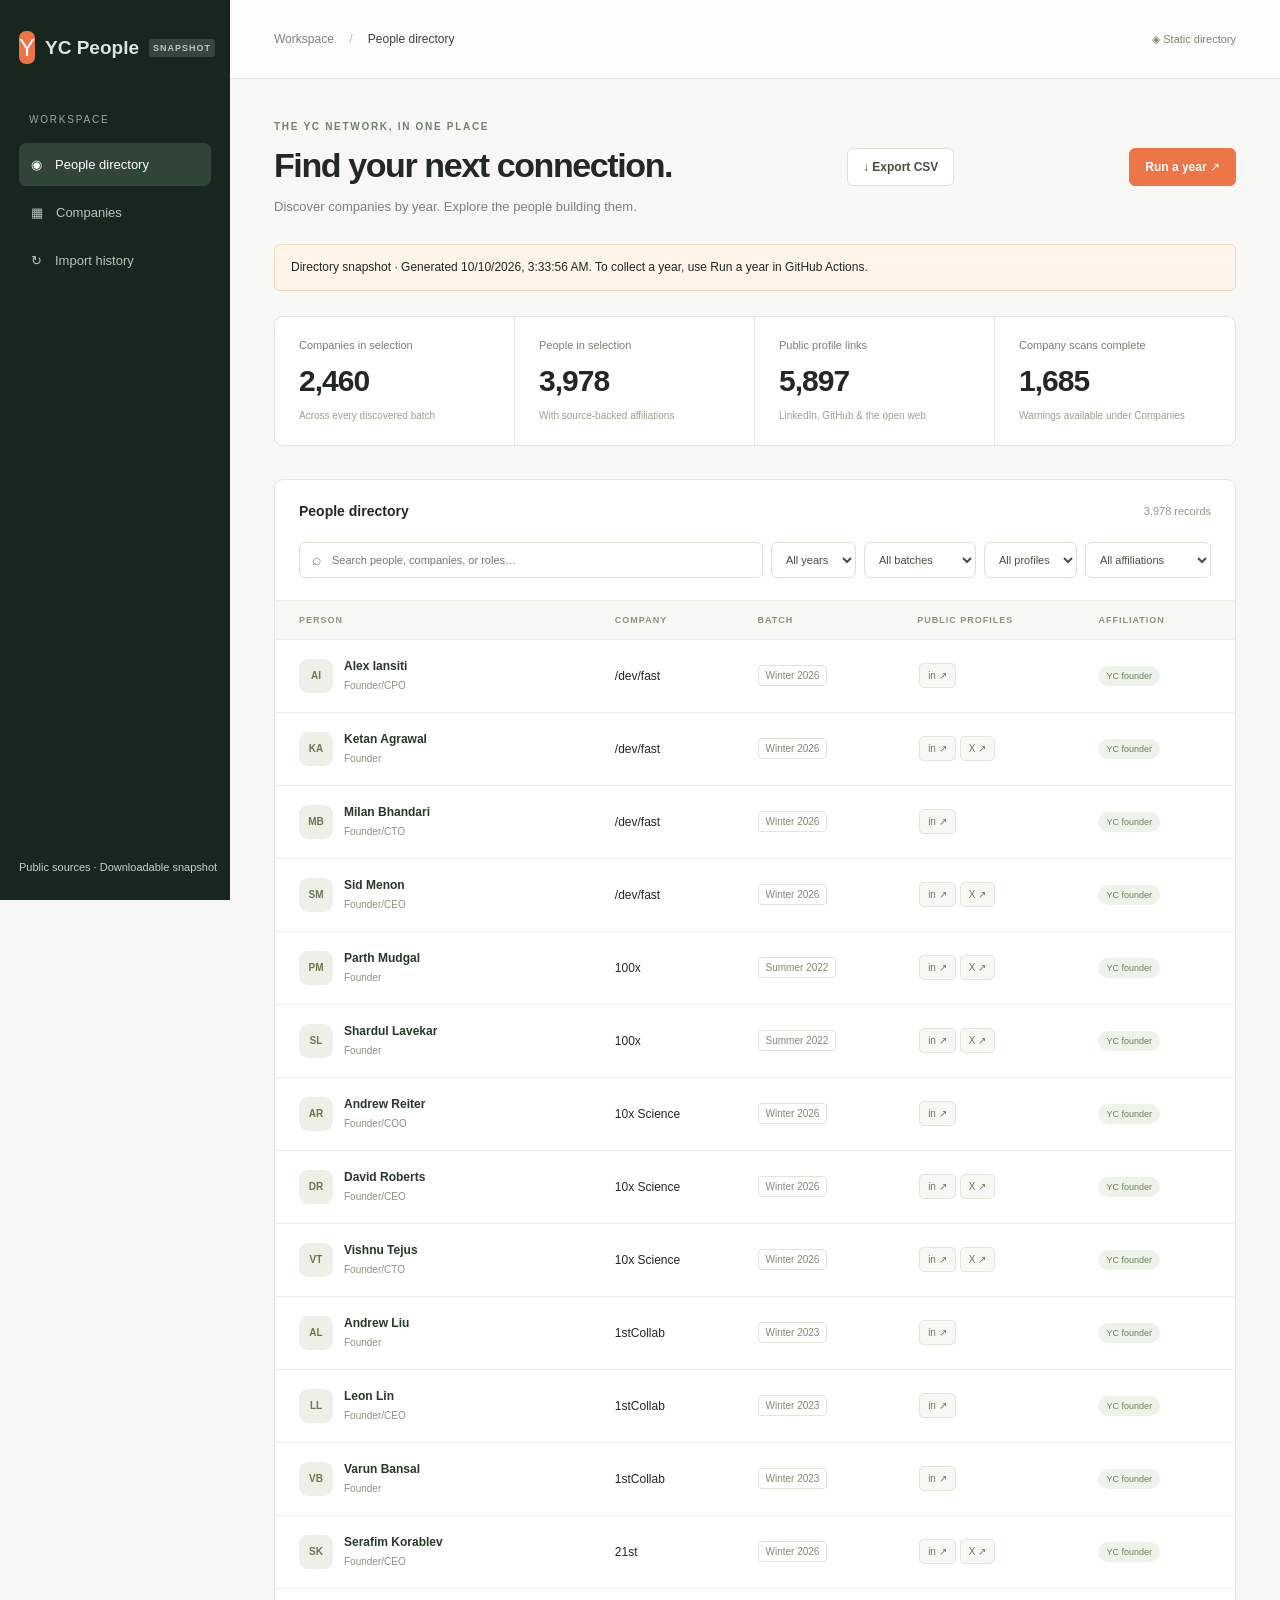
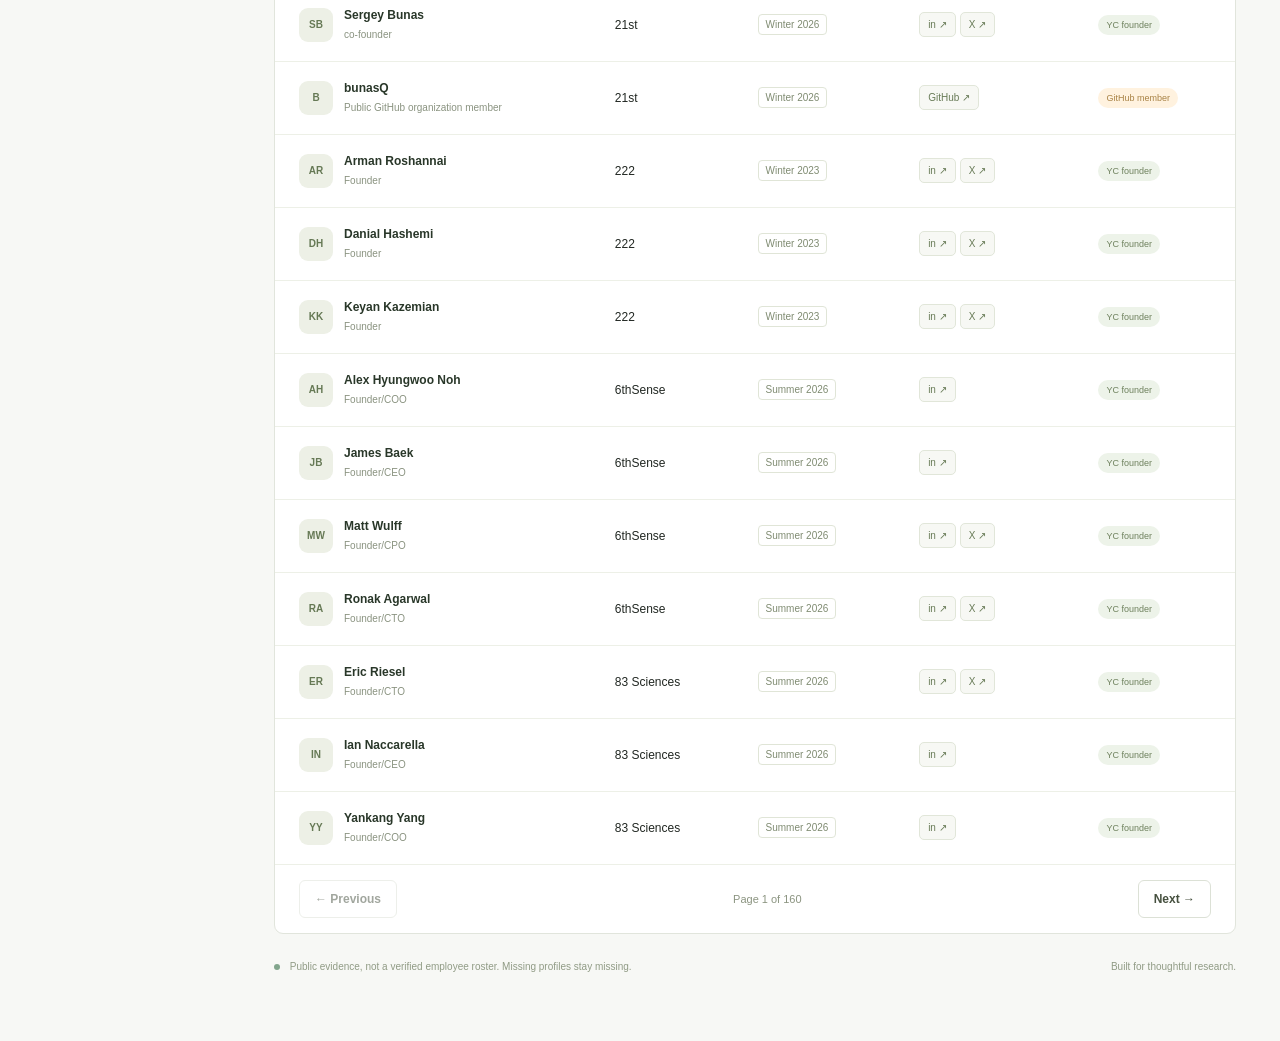
==== commit 673e3acd: "Update YC directory [skip ci]" ====
--- a/docs/index.html
+++ b/docs/index.html
@@ -14,7 +14,7 @@
 <div id="table-wrap"></div><div id="empty" class="empty"><div class="empty-icon">⌕</div><h3>Your next connection starts here.</h3><p>Import a year to build your directory.<br>Companies are saved first, then public profiles appear as they are found.</p></div><div class="pagination" id="pagination" hidden><button id="prev" class="button secondary">← Previous</button><span id="page-label"></span><button id="next" class="button secondary">Next →</button></div></section>
 <footer><span class="dot"></span> Public evidence, not a verified employee roster. Missing profiles stay missing.<span>Built for thoughtful research.</span></footer></div></main>
 <dialog id="details"><div class="dialog-head"><h2 id="detail-title">Profile evidence</h2><button id="close-details" aria-label="Close profile details">×</button></div><div id="detail-body"></div></dialog>
-<script id="snapshot" type="application/json">{"companies": [{"slug": "ai-2", "name": "\u0026AI", "batch": "Summer 2024", "year": 2024, "website": "https://www.tryandai.com/", "description": "Collaborative workspace for patent litigators", "team_size": 7, "industry": "B2B -\u003e Legal", "yc_url": "https://www.ycombinator.com/companies/ai-2", "imported_at": "2026-10-09T16:52:02+00:00", "scanned_at": null, "scan_status": "pending", "warnings": []}, {"slug": "devfast", "name": "/dev/fast", "batch": "Winter 2026", "year": 2026, "website": "https://dev.fast", "description": "/dev/fast is the AI-native code forge", "team_size": 4, "industry": "B2B", "yc_url": "https://www.ycombinator.com/companies/devfast", "imported_at": "2026-10-09T17:53:01+00:00", "scanned_at": "2026-10-09T17:56:16+00:00", "scan_status": "complete", "warnings": []}, {"slug": "100x", "name": "100x", "batch": "Summer 2022", "year": 2022, "website": "https://100x.bot?utm_source=inbound\u0026utm_medium=bookface\u0026utm_campaign=yc\u0026utm_id=122", "description": "Create, Share, and Monetize AI Agents", "team_size": 3, "industry": "B2B -\u003e Productivity", "yc_url": "https://www.ycombinator.com/companies/100x", "imported_at": "2026-10-09T18:26:11+00:00", "scanned_at": "2026-10-09T18:26:15+00:00", "scan_status": "complete", "warnings": []}, {"slug": "10x-science", "name": "10x Science", "batch": "Winter 2026", "year": 2026, "website": "https://10xscience.com", "description": "The AI-native platform for next-generation protein characterization.", "team_size": 5, "industry": "B2B", "yc_url": "https://www.ycombinator.com/companies/10x-science", "imported_at": "2026-10-09T17:53:01+00:00", "scanned_at": "2026-10-09T17:56:15+00:00", "scan_status": "complete", "warnings": []}, {"slug": "1849-bio", "name": "1849 bio", "batch": "Summer 2024", "year": 2024, "website": "https://www.1849.bio", "description": "Engineering microbes for miners to unlock billions in trapped metal", "team_size": 3, "industry": "Industrials", "yc_url": "https://www.ycombinator.com/companies/1849-bio", "imported_at": "2026-10-09T16:52:02+00:00", "scanned_at": null, "scan_status": "pending", "warnings": []}, {"slug": "21st", "name": "21st", "batch": "Winter 2026", "year": 2026, "website": "https://21st.dev", "description": "UI building blocks for the agentic internet", "team_size": 3, "industry": "B2B -\u003e Engineering, Product and Design", "yc_url": "https://www.ycombinator.com/companies/21st", "imported_at": "2026-10-09T17:53:01+00:00", "scanned_at": "2026-10-09T17:56:17+00:00", "scan_status": "complete", "warnings": []}, {"slug": "6thsense", "name": "6thSense", "batch": "Summer 2026", "year": 2026, "website": "https://6thsense.dev", "description": "Nervous System for Physical AI", "team_size": 4, "industry": "Industrials -\u003e Manufacturing and Robotics", "yc_url": "https://www.ycombinator.com/companies/6thsense", "imported_at": "2026-10-09T17:53:02+00:00", "scanned_at": "2026-10-09T17:54:54+00:00", "scan_status": "complete", "warnings": []}, {"slug": "83-sciences", "name": "83 Sciences", "batch": "Summer 2026", "year": 2026, "website": "https://83sciences.ai", "description": "AI-native materials discovery powered by unpublished experimental data", "team_size": 3, "industry": "Industrials", "yc_url": "https://www.ycombinator.com/companies/83-sciences", "imported_at": "2026-10-09T17:53:02+00:00", "scanned_at": "2026-10-09T17:54:55+00:00", "scan_status": "complete", "warnings": []}, {"slug": "9-mothers-corporation", "name": "9 Mothers", "batch": "Spring 2026", "year": 2026, "website": "https://9mothers.com", "description": "Counter Drone Systems. $1.6m sales. We delivered for the DoW.", "team_size": 19, "industry": "Industrials -\u003e Defense", "yc_url": "https://www.ycombinator.com/companies/9-mothers-corporation", "imported_at": "2026-10-09T17:53:01+00:00", "scanned_at": "2026-10-09T17:53:48+00:00", "scan_status": "complete", "warnings": []}, {"slug": "acx", "name": "ACX", "batch": "Summer 2024", "year": 2024, "website": "https://www.acxtherapeutics.com/", "description": "Next-generation biocides for sustainable agriculture at scale", "team_size": 4, "industry": "Healthcare -\u003e Industrial Bio", "yc_url": "https://www.ycombinator.com/companies/acx", "imported_at": "2026-10-09T16:52:02+00:00", "scanned_at": null, "scan_status": "pending", "warnings": []}, {"slug": "aice", "name": "AICE", "batch": "Spring 2026", "year": 2026, "website": "https://aicepower.com", "description": "Submarine drones for defense", "team_size": 2, "industry": "Industrials -\u003e Defense", "yc_url": "https://www.ycombinator.com/companies/aice", "imported_at": "2026-10-09T17:53:01+00:00", "scanned_at": "2026-10-09T17:53:49+00:00", "scan_status": "complete", "warnings": []}, {"slug": "alt-tex", "name": "ALT TEX", "batch": "Summer 2022", "year": 2022, "website": "https://thealttex.com/", "description": "Biodegradable and carbon neutral textiles, engineered from food waste.", "team_size": 10, "industry": "Industrials -\u003e Climate", "yc_url": "https://www.ycombinator.com/companies/alt-tex", "imported_at": "2026-10-09T18:26:12+00:00", "scanned_at": "2026-10-09T18:26:17+00:00", "scan_status": "complete", "warnings": []}, {"slug": "anoria", "name": "ANORIA", "batch": "Spring 2026", "year": 2026, "website": "https://www.anoria.com", "description": "The first wearable that reads your emotions to enhance your EQ. ", "team_size": 5, "industry": "Consumer -\u003e Consumer Electronics", "yc_url": "https://www.ycombinator.com/companies/anoria", "imported_at": "2026-10-09T17:53:01+00:00", "scanned_at": "2026-10-09T17:53:51+00:00", "scan_status": "complete", "warnings": []}, {"slug": "arc-prize-foundation", "name": "ARC Prize Foundation", "batch": "Winter 2026", "year": 2026, "website": "https://arcprize.org/", "description": "AI benchmarks that measure general intelligence and inspire new ideas", "team_size": 4, "industry": "Industrials", "yc_url": "https://www.ycombinator.com/companies/arc-prize-foundation", "imported_at": "2026-10-09T17:53:01+00:00", "scanned_at": "2026-10-09T17:56:20+00:00", "scan_status": "complete", "warnings": []}, {"slug": "ayc-fund", "name": "AYC Fund", "batch": "Winter 2022", "year": 2022, "website": "http://www.AYCFund.com/", "description": "AI-native crypto hedge fund", "team_size": 1, "industry": "Fintech -\u003e Asset Management", "yc_url": "https://www.ycombinator.com/companies/ayc-fund", "imported_at": "2026-10-09T18:26:10+00:00", "scanned_at": "2026-10-09T18:27:47+00:00", "scan_status": "complete", "warnings": []}, {"slug": "abinitio-bio", "name": "AbInitio Bio", "batch": "Spring 2026", "year": 2026, "website": "https://www.abinitio-bio.com", "description": "The Intelligence layer for Drug Manufacturing", "team_size": 2, "industry": "Healthcare -\u003e Drug Discovery and Delivery", "yc_url": "https://www.ycombinator.com/companies/abinitio-bio", "imported_at": "2026-10-09T17:53:01+00:00", "scanned_at": "2026-10-09T17:53:47+00:00", "scan_status": "complete", "warnings": []}, {"slug": "abel", "name": "Abel", "batch": "Winter 2024", "year": 2024, "website": "https://www.tryabel.com", "description": "Transforming document review for litigation teams", "team_size": 2, "industry": "B2B -\u003e Legal", "yc_url": "https://www.ycombinator.com/companies/abel", "imported_at": "2026-10-09T16:51:58+00:00", "scanned_at": null, "scan_status": "pending", "warnings": []}, {"slug": "abel-police", "name": "Abel Police", "batch": "Summer 2024", "year": 2024, "website": "http://abelpolice.com", "description": "Automating police paperwork", "team_size": 5, "industry": "Government", "yc_url": "https://www.ycombinator.com/companies/abel-police", "imported_at": "2026-10-09T16:52:02+00:00", "scanned_at": null, "scan_status": "pending", "warnings": []}, {"slug": "abundant", "name": "Abundant", "batch": "Fall 2024", "year": 2024, "website": "https://www.abundant.ai/", "description": "Agent simulation and RL for researchers", "team_size": 7, "industry": "B2B", "yc_url": "https://www.ycombinator.com/companies/abundant", "imported_at": "2026-10-09T16:52:04+00:00", "scanned_at": "2026-10-09T16:52:06+00:00", "scan_status": "complete", "warnings": []}, {"slug": "accessowl", "name": "AccessOwl", "batch": "Summer 2022", "year": 2022, "website": "https://www.accessowl.io/", "description": "Managing your Employees' Access to SaaS", "team_size": 15, "industry": "B2B -\u003e Infrastructure", "yc_url": "https://www.ycombinator.com/companies/accessowl", "imported_at": "2026-10-09T18:26:11+00:00", "scanned_at": "2026-10-09T18:26:15+00:00", "scan_status": "complete", "warnings": []}, {"slug": "actipulse-neuroscience", "name": "Actipulse Neuroscience", "batch": "Winter 2022", "year": 2022, "website": "http://www.actipulseneuroscience.com", "description": "Bringing non-invasive brain stimulation from the hospital to the home", "team_size": 38, "industry": "Healthcare -\u003e Medical Devices", "yc_url": "https://www.ycombinator.com/companies/actipulse-neuroscience", "imported_at": "2026-10-09T18:26:11+00:00", "scanned_at": "2026-10-09T18:27:35+00:00", "scan_status": "complete", "warnings": []}, {"slug": "activepieces", "name": "Activepieces", "batch": "Summer 2022", "year": 2022, "website": "https://www.activepieces.com", "description": "Open-source, AI-first and no-code business automation tool", "team_size": 10, "industry": "B2B -\u003e Engineering, Product and Design", "yc_url": "https://www.ycombinator.com/companies/activepieces", "imported_at": "2026-10-09T18:26:12+00:00", "scanned_at": "2026-10-09T18:26:14+00:00", "scan_status": "complete", "warnings": []}, {"slug": "acyclic", "name": "Acyclic Labs", "batch": "Fall 2026", "year": 2026, "website": "https://acyclic.dev", "description": "Agent swarms that make long-running tasks exponentially faster", "team_size": 2, "industry": "B2B -\u003e Infrastructure", "yc_url": "https://www.ycombinator.com/companies/acyclic", "imported_at": "2026-10-09T17:53:02+00:00", "scanned_at": "2026-10-09T17:53:05+00:00", "scan_status": "complete", "warnings": []}, {"slug": "ad-army", "name": "Ad Army", "batch": "Summer 2022", "year": 2022, "website": "https://ad.army/", "description": "Generate, iterate, and ship AI ad creatives faster", "team_size": 5, "industry": "B2B", "yc_url": "https://www.ycombinator.com/companies/ad-army", "imported_at": "2026-10-09T18:26:11+00:00", "scanned_at": "2026-10-09T18:26:13+00:00", "scan_status": "complete", "warnings": []}, {"slug": "adapted", "name": "Adapted", "batch": "Winter 2024", "year": 2024, "website": "https://adapted.app", "description": "AI physical therapy for athletes", "team_size": 2, "industry": "Consumer", "yc_url": "https://www.ycombinator.com/companies/adapted", "imported_at": "2026-10-09T16:51:58+00:00", "scanned_at": null, "scan_status": "pending", "warnings": []}, {"slug": "adialante", "name": "Adialante", "batch": "Spring 2026", "year": 2026, "website": "http://www.adialante.com", "description": "Cancer screening without barriers", "team_size": 4, "industry": "Healthcare -\u003e Diagnostics", "yc_url": "https://www.ycombinator.com/companies/adialante", "imported_at": "2026-10-09T17:53:01+00:00", "scanned_at": "2026-10-09T17:53:49+00:00", "scan_status": "complete", "warnings": []}, {"slug": "advanced-metal-research", "name": "Advanced Metal Research", "batch": "Spring 2026", "year": 2026, "website": "https://advancedmetalresearch.com/", "description": "Machine intelligence for American Welding", "team_size": 3, "industry": "Industrials -\u003e Manufacturing and Robotics", "yc_url": "https://www.ycombinator.com/companies/advanced-metal-research", "imported_at": "2026-10-09T17:53:01+00:00", "scanned_at": "2026-10-09T17:53:48+00:00", "scan_status": "partial", "warnings": ["GitHub gradient-industrial-robotics: HTTP 404 from api.github.com"]}, {"slug": "aedilic", "name": "Aedilic", "batch": "Winter 2024", "year": 2024, "website": "https://www.nonescape.com", "description": "Open-Source AI-generated image/deepfake detection", "team_size": 2, "industry": "B2B -\u003e Security", "yc_url": "https://www.ycombinator.com/companies/aedilic", "imported_at": "2026-10-09T16:51:58+00:00", "scanned_at": null, "scan_status": "pending", "warnings": []}, {"slug": "aemon", "name": "Aemon", "batch": "Winter 2026", "year": 2026, "website": "https://aemon.ai/", "description": "The Forward-Deployed AI Research Engineer ", "team_size": 3, "industry": "B2B", "yc_url": "https://www.ycombinator.com/companies/aemon", "imported_at": "2026-10-09T17:53:01+00:00", "scanned_at": "2026-10-09T17:56:18+00:00", "scan_status": "complete", "warnings": []}, {"slug": "aerogen-systems", "name": "Aerogen Systems", "batch": "Summer 2026", "year": 2026, "website": "https://www.aerogensystems.com/", "description": "Modernizing Chip Manufacturing Infrastructure", "team_size": 4, "industry": "Industrials", "yc_url": "https://www.ycombinator.com/companies/aerogen-systems", "imported_at": "2026-10-09T17:53:02+00:00", "scanned_at": "2026-10-09T17:54:55+00:00", "scan_status": "complete", "warnings": []}, {"slug": "affil-ai", "name": "Affil.ai", "batch": "Summer 2024", "year": 2024, "website": "https://affil.ai/", "description": "AI Affiliate Network For Financial Companies", "team_size": 4, "industry": "B2B -\u003e Marketing", "yc_url": "https://www.ycombinator.com/companies/affil-ai", "imported_at": "2026-10-09T16:52:02+00:00", "scanned_at": null, "scan_status": "pending", "warnings": []}, {"slug": "aftercare", "name": "Aftercare", "batch": "Winter 2024", "year": 2024, "website": "https://getaftercare.com", "description": "Conversational AI surveys with intelligent follow-up questions", "team_size": 3, "industry": "B2B", "yc_url": "https://www.ycombinator.com/companies/aftercare", "imported_at": "2026-10-09T16:51:58+00:00", "scanned_at": null, "scan_status": "pending", "warnings": []}, {"slug": "afternoon-co", "name": "Afternoon.co", "batch": "Fall 2024", "year": 2024, "website": "https://afternoon.co", "description": "Bookkeeping, compliance and tax for founders", "team_size": 4, "industry": "B2B -\u003e Finance and Accounting", "yc_url": "https://www.ycombinator.com/companies/afternoon-co", "imported_at": "2026-10-09T16:52:04+00:00", "scanned_at": "2026-10-09T16:52:08+00:00", "scan_status": "complete", "warnings": []}, {"slug": "agave", "name": "Agave", "batch": "Winter 2022", "year": 2022, "website": "https://www.useagave.com", "description": "Applied AI for Construction", "team_size": 50, "industry": "B2B", "yc_url": "https://www.ycombinator.com/companies/agave", "imported_at": "2026-10-09T18:26:11+00:00", "scanned_at": "2026-10-09T18:27:36+00:00", "scan_status": "complete", "warnings": []}, {"slug": "agency", "name": "Agency", "batch": "Winter 2022", "year": 2022, "website": "https://GetAgency.com", "description": "Agency replaces traditional security and compliance headcount with AI.", "team_size": 50, "industry": "B2B -\u003e Security", "yc_url": "https://www.ycombinator.com/companies/agency", "imported_at": "2026-10-09T18:26:10+00:00", "scanned_at": "2026-10-09T18:27:35+00:00", "scan_status": "complete", "warnings": []}, {"slug": "agency-tool-company", "name": "Agency Tool Company", "batch": "Summer 2026", "year": 2026, "website": "https://agencytool.com", "description": "Reliable infrastructure to build, deploy and manage real-world robots.", "team_size": 3, "industry": "Industrials -\u003e Manufacturing and Robotics", "yc_url": "https://www.ycombinator.com/companies/agency-tool-company", "imported_at": "2026-10-09T17:53:02+00:00", "scanned_at": "2026-10-09T17:54:55+00:00", "scan_status": "complete", "warnings": []}, {"slug": "agent-37", "name": "Agent 37", "batch": "Fall 2026", "year": 2026, "website": "https://www.agent37.com/cloud", "description": "Persistent sandboxes for agents like hermes, openclaw, claude code", "team_size": 0, "industry": "B2B -\u003e Infrastructure", "yc_url": "https://www.ycombinator.com/companies/agent-37", "imported_at": "2026-10-09T17:53:02+00:00", "scanned_at": "2026-10-09T17:53:05+00:00", "scan_status": "complete", "warnings": []}, {"slug": "agent-relay", "name": "Agent Relay", "batch": "Fall 2026", "year": 2026, "website": "https://agentrelay.com", "description": "The infrastructure to run coding agents for your team", "team_size": 2, "industry": "B2B -\u003e Engineering, Product and Design", "yc_url": "https://www.ycombinator.com/companies/agent-relay", "imported_at": "2026-10-09T17:53:02+00:00", "scanned_at": "2026-10-09T17:53:08+00:00", "scan_status": "complete", "warnings": []}, {"slug": "agentphone", "name": "AgentPhone", "batch": "Spring 2026", "year": 2026, "website": "https://agentphone.ai/", "description": "Phone Numbers for AI Agents", "team_size": null, "industry": "B2B -\u003e Infrastructure", "yc_url": "https://www.ycombinator.com/companies/agentphone", "imported_at": "2026-10-09T17:53:01+00:00", "scanned_at": "2026-10-09T17:53:49+00:00", "scan_status": "complete", "warnings": []}, {"slug": "agentcard", "name": "Agentcard", "batch": "Summer 2026", "year": 2026, "website": "https://agentcard.sh", "description": "cards for AI agents", "team_size": 0, "industry": "Fintech", "yc_url": "https://www.ycombinator.com/companies/agentcard", "imported_at": "2026-10-09T17:53:02+00:00", "scanned_at": "2026-10-09T17:54:56+00:00", "scan_status": "complete", "warnings": []}, {"slug": "agentic-fabriq", "name": "Agentic Fabriq", "batch": "Winter 2026", "year": 2026, "website": "https://www.agenticfabriq.com", "description": "The control plane for AI agents.", "team_size": 2, "industry": "B2B -\u003e Security", "yc_url": "https://www.ycombinator.com/companies/agentic-fabriq", "imported_at": "2026-10-09T17:53:01+00:00", "scanned_at": "2026-10-09T17:56:17+00:00", "scan_status": "complete", "warnings": []}, {"slug": "agentic-labs-2", "name": "Agentic Labs", "batch": "Winter 2024", "year": 2024, "website": "https://agenticlabs.com", "description": "AI system design tools for dev teams", "team_size": 2, "industry": "B2B -\u003e Engineering, Product and Design", "yc_url": "https://www.ycombinator.com/companies/agentic-labs-2", "imported_at": "2026-10-09T16:51:58+00:00", "scanned_at": null, "scan_status": "pending", "warnings": []}, {"slug": "agentnoon", "name": "Agentnoon", "batch": "Winter 2022", "year": 2022, "website": "https://agentnoon.com", "description": "Org design and workforce planning platform to drive org transformation", "team_size": 16, "industry": "B2B -\u003e Human Resources", "yc_url": "https://www.ycombinator.com/companies/agentnoon", "imported_at": "2026-10-09T18:26:10+00:00", "scanned_at": "2026-10-09T18:27:36+00:00", "scan_status": "complete", "warnings": []}, {"slug": "ageospatial", "name": "Ageospatial", "batch": "Fall 2026", "year": 2026, "website": "https://ageospatial.com/", "description": "Physical intelligence for every decision with Geospatial AI.", "team_size": 1, "industry": "Fintech -\u003e Insurance", "yc_url": "https://www.ycombinator.com/companies/ageospatial", "imported_at": "2026-10-09T17:53:02+00:00", "scanned_at": "2026-10-09T17:53:06+00:00", "scan_status": "complete", "warnings": []}, {"slug": "agnost-ai", "name": "Agnost AI", "batch": "Summer 2026", "year": 2026, "website": "https://agnost.ai", "description": "We find where AI agents fail, then train better models to run them.", "team_size": 2, "industry": "B2B -\u003e Analytics", "yc_url": "https://www.ycombinator.com/companies/agnost-ai", "imported_at": "2026-10-09T17:53:02+00:00", "scanned_at": "2026-10-09T17:54:56+00:00", "scan_status": "complete", "warnings": []}, {"slug": "aiprise", "name": "AiPrise", "batch": "Summer 2022", "year": 2022, "website": "https://aiprise.com/", "description": "AI-powered Global Compliance Platform", "team_size": 65, "industry": "Fintech", "yc_url": "https://www.ycombinator.com/companies/aiprise", "imported_at": "2026-10-09T18:26:11+00:00", "scanned_at": "2026-10-09T18:26:14+00:00", "scan_status": "complete", "warnings": []}, {"slug": "aisupervision", "name": "AiSupervision", "batch": "Winter 2022", "year": 2022, "website": "https://www.aisupervision.com", "description": "The operating system for factory production lines", "team_size": 13, "industry": "Industrials -\u003e Manufacturing and Robotics", "yc_url": "https://www.ycombinator.com/companies/aisupervision", "imported_at": "2026-10-09T18:26:11+00:00", "scanned_at": "2026-10-09T18:27:37+00:00", "scan_status": "complete", "warnings": []}, {"slug": "aidy", "name": "Aidy", "batch": "Winter 2024", "year": 2024, "website": "https://www.aidyhq.com/", "description": "Mobile app helping people better manage chronic health conditions", "team_size": 2, "industry": "Healthcare -\u003e Consumer Health and Wellness", "yc_url": "https://www.ycombinator.com/companies/aidy", "imported_at": "2026-10-09T16:51:58+00:00", "scanned_at": null, "scan_status": "pending", "warnings": []}, {"slug": "airmyne", "name": "AirMyne", "batch": "Winter 2022", "year": 2022, "website": "http://www.airmyne.com", "description": "Building systems to remove carbon dioxide from air at industrial scale", "team_size": 11, "industry": "Industrials -\u003e Climate", "yc_url": "https://www.ycombinator.com/companies/airmyne", "imported_at": "2026-10-09T18:26:10+00:00", "scanned_at": "2026-10-09T18:27:36+00:00", "scan_status": "complete", "warnings": []}, {"slug": "airhart-aeronautics", "name": "Airhart Aeronautics", "batch": "Summer 2022", "year": 2022, "website": "https://www.airhartaero.com/", "description": "Airplanes anyone can fly", "team_size": 9, "industry": "Industrials -\u003e Aviation and Space", "yc_url": "https://www.ycombinator.com/companies/airhart-aeronautics", "imported_at": "2026-10-09T18:26:11+00:00", "scanned_at": "2026-10-09T18:26:16+00:00", "scan_status": "complete", "warnings": []}, {"slug": "airtrain-ai", "name": "Airtrain AI", "batch": "Summer 2022", "year": 2022, "website": "https://airtrain.ai", "description": "No-code data curation for LLM fine-tuning and evaluation.", "team_size": 5, "industry": "B2B -\u003e Infrastructure", "yc_url": "https://www.ycombinator.com/companies/airtrain-ai", "imported_at": "2026-10-09T18:26:12+00:00", "scanned_at": "2026-10-09T18:26:18+00:00", "scan_status": "complete", "warnings": []}, {"slug": "airwork", "name": "Airwork", "batch": "Winter 2022", "year": 2022, "website": "https://www.airworkhq.com", "description": "On-demand labour that's actually good", "team_size": 4, "industry": "B2B -\u003e Recruiting and Talent", "yc_url": "https://www.ycombinator.com/companies/airwork", "imported_at": "2026-10-09T18:26:10+00:00", "scanned_at": "2026-10-09T18:27:37+00:00", "scan_status": "complete", "warnings": []}, {"slug": "akkari", "name": "Akkari", "batch": "Spring 2026", "year": 2026, "website": "https://akkari.io/", "description": "Autonomous Customer Operations", "team_size": 5, "industry": "B2B", "yc_url": "https://www.ycombinator.com/companies/akkari", "imported_at": "2026-10-09T17:53:01+00:00", "scanned_at": "2026-10-09T17:53:49+00:00", "scan_status": "complete", "warnings": []}, {"slug": "aklimate", "name": "Aklimate", "batch": "Winter 2022", "year": 2022, "website": "https://www.getaklimate.com/", "description": "Software for enterprises to track and reduce supply chain emissions", "team_size": 3, "industry": "B2B -\u003e Supply Chain and Logistics", "yc_url": "https://www.ycombinator.com/companies/aklimate", "imported_at": "2026-10-09T18:26:11+00:00", "scanned_at": "2026-10-09T18:27:41+00:00", "scan_status": "partial", "warnings": ["Company website: Could not fetch www.getaklimate.com: \u003curlopen error [SSL: TLSV1_ALERT_INTERNAL_ERROR] tlsv1 alert internal error (_ssl.c:1010)\u003e"]}, {"slug": "akon-labs", "name": "Akon Labs", "batch": "Summer 2026", "year": 2026, "website": "https://akonlabs.com", "description": "Databricks for Enterprise Codebases", "team_size": 2, "industry": "B2B", "yc_url": "https://www.ycombinator.com/companies/akon-labs", "imported_at": "2026-10-09T17:53:02+00:00", "scanned_at": "2026-10-09T17:54:57+00:00", "scan_status": "complete", "warnings": []}, {"slug": "aktoria-robotics", "name": "Aktoria Robotics", "batch": "Summer 2026", "year": 2026, "website": "https://aktoria.com/", "description": "Human as API for robots", "team_size": 2, "industry": "Industrials -\u003e Manufacturing and Robotics", "yc_url": "https://www.ycombinator.com/companies/aktoria-robotics", "imported_at": "2026-10-09T17:53:02+00:00", "scanned_at": "2026-10-09T17:54:57+00:00", "scan_status": "complete", "warnings": []}, {"slug": "alai", "name": "Alai", "batch": "Winter 2024", "year": 2024, "website": "https://getalai.com", "description": "Create high quality presentations quickly using AI", "team_size": 5, "industry": "B2B", "yc_url": "https://www.ycombinator.com/companies/alai", "imported_at": "2026-10-09T16:51:58+00:00", "scanned_at": null, "scan_status": "pending", "warnings": []}, {"slug": "albiware-inc", "name": "Albiware Inc.", "batch": "Summer 2022", "year": 2022, "website": "https://www.albiware.com", "description": "B2B SaaS for insurance damage repair contractors. ", "team_size": 12, "industry": "Real Estate and Construction -\u003e Construction", "yc_url": "https://www.ycombinator.com/companies/albiware-inc", "imported_at": "2026-10-09T18:26:12+00:00", "scanned_at": "2026-10-09T18:26:15+00:00", "scan_status": "complete", "warnings": []}, {"slug": "alchemize", "name": "Alchemize", "batch": "Spring 2026", "year": 2026, "website": "https://tryalchemize.com", "description": "Building AI Native Customs Brokerages", "team_size": 2, "industry": "B2B -\u003e Supply Chain and Logistics", "yc_url": "https://www.ycombinator.com/companies/alchemize", "imported_at": "2026-10-09T17:53:01+00:00", "scanned_at": "2026-10-09T17:53:49+00:00", "scan_status": "complete", "warnings": []}, {"slug": "aldara", "name": "Aldara", "batch": "Summer 2022", "year": 2022, "website": "https://aldara.com", "description": "HOA manager with automated operations", "team_size": 10, "industry": "Real Estate and Construction", "yc_url": "https://www.ycombinator.com/companies/aldara", "imported_at": "2026-10-09T18:26:12+00:00", "scanned_at": "2026-10-09T18:26:15+00:00", "scan_status": "partial", "warnings": ["Company website: [Errno -5] No address associated with hostname"]}, {"slug": "alex-com", "name": "Alex", "batch": "Winter 2024", "year": 2024, "website": "https://alex.com", "description": "Alex is the AI recruiter for hiring great people.", "team_size": 30, "industry": "B2B -\u003e Recruiting and Talent", "yc_url": "https://www.ycombinator.com/companies/alex-com", "imported_at": "2026-10-09T16:51:58+00:00", "scanned_at": null, "scan_status": "pending", "warnings": []}, {"slug": "alex", "name": "Alex", "batch": "Fall 2024", "year": 2024, "website": "https://alexcodes.app", "description": "The Cursor for Xcode", "team_size": 3, "industry": "B2B -\u003e Engineering, Product and Design", "yc_url": "https://www.ycombinator.com/companies/alex", "imported_at": "2026-10-09T16:52:04+00:00", "scanned_at": "2026-10-09T16:52:14+00:00", "scan_status": "complete", "warnings": []}, {"slug": "alfie", "name": "Alfie", "batch": "Winter 2022", "year": 2022, "website": "http://www.joinalfie.com", "description": "Democratizing access to precision weight loss medications ", "team_size": 6, "industry": "Healthcare -\u003e Healthcare Services", "yc_url": "https://www.ycombinator.com/companies/alfie", "imported_at": "2026-10-09T18:26:11+00:00", "scanned_at": "2026-10-09T18:27:37+00:00", "scan_status": "partial", "warnings": ["Company website: [Errno -2] Name or service not known"]}, {"slug": "alga-biosciences", "name": "Alga Biosciences", "batch": "Winter 2022", "year": 2022, "website": "https://www.alga.bio/", "description": "We stop cows from burping methane.", "team_size": 6, "industry": "Industrials -\u003e Climate", "yc_url": "https://www.ycombinator.com/companies/alga-biosciences", "imported_at": "2026-10-09T18:26:10+00:00", "scanned_at": "2026-10-09T18:27:38+00:00", "scan_status": "complete", "warnings": []}, {"slug": "algotest", "name": "AlgoTest", "batch": "Summer 2022", "year": 2022, "website": "https://algotest.in", "description": "Ecosystem for options trading in India", "team_size": 40, "industry": "Fintech", "yc_url": "https://www.ycombinator.com/companies/algotest", "imported_at": "2026-10-09T18:26:11+00:00", "scanned_at": "2026-10-09T18:26:17+00:00", "scan_status": "complete", "warnings": []}, {"slug": "alima", "name": "Alima", "batch": "Winter 2022", "year": 2022, "website": "https://alima.la", "description": "Fresh procurement made easy", "team_size": 10, "industry": "B2B -\u003e Supply Chain and Logistics", "yc_url": "https://www.ycombinator.com/companies/alima", "imported_at": "2026-10-09T18:26:11+00:00", "scanned_at": "2026-10-09T18:27:41+00:00", "scan_status": "partial", "warnings": ["Company website: Could not fetch alima.la: \u003curlopen error [SSL: UNEXPECTED_EOF_WHILE_READING] EOF occurred in violation of protocol (_ssl.c:1010)\u003e", "GitHub alima-latam: HTTP 404 from api.github.com"]}, {"slug": "alixia", "name": "Alixia", "batch": "Winter 2022", "year": 2022, "website": "http://www.alixia.com", "description": "Targeting the Tumor Ecosystem to address cancer drug resistance.", "team_size": 2, "industry": "Healthcare -\u003e Therapeutics", "yc_url": "https://www.ycombinator.com/companies/alixia", "imported_at": "2026-10-09T18:26:10+00:00", "scanned_at": "2026-10-09T18:27:40+00:00", "scan_status": "complete", "warnings": []}, {"slug": "alkera-ai", "name": "Alkera AI", "batch": "Summer 2026", "year": 2026, "website": "https://alkera.ai", "description": "Reliable and safe data engineering and data science agents", "team_size": 3, "industry": "B2B -\u003e Engineering, Product and Design", "yc_url": "https://www.ycombinator.com/companies/alkera-ai", "imported_at": "2026-10-09T17:53:02+00:00", "scanned_at": "2026-10-09T17:54:57+00:00", "scan_status": "complete", "warnings": []}, {"slug": "allia-health", "name": "Allia Health", "batch": "Summer 2026", "year": 2026, "website": "https://allia.health/", "description": "AI-Native Medical Group for Mental Health", "team_size": 3, "industry": "Healthcare -\u003e Healthcare Services", "yc_url": "https://www.ycombinator.com/companies/allia-health", "imported_at": "2026-10-09T17:53:02+00:00", "scanned_at": "2026-10-09T17:54:58+00:00", "scan_status": "complete", "warnings": []}, {"slug": "alloovium", "name": "Alloovium", "batch": "Summer 2026", "year": 2026, "website": "https://www.alloovium.com/en", "description": "The company brain for construction companies", "team_size": 5, "industry": "Real Estate and Construction -\u003e Construction", "yc_url": "https://www.ycombinator.com/companies/alloovium", "imported_at": "2026-10-09T17:53:02+00:00", "scanned_at": "2026-10-09T17:54:58+00:00", "scan_status": "complete", "warnings": []}, {"slug": "allowance", "name": "Allowance", "batch": "Spring 2026", "year": 2026, "website": "https://useallowance.com/", "description": "The spend control layer for AI agents", "team_size": 1, "industry": "Fintech -\u003e Payments", "yc_url": "https://www.ycombinator.com/companies/allowance", "imported_at": "2026-10-09T17:53:01+00:00", "scanned_at": "2026-10-09T17:53:50+00:00", "scan_status": "complete", "warnings": []}, {"slug": "alma", "name": "Alma", "batch": "Summer 2022", "year": 2022, "website": "https://www.myalmafi.com", "description": "Gamified mobile banking app where people can win $1M every Wednesday", "team_size": null, "industry": "Fintech -\u003e Consumer Finance", "yc_url": "https://www.ycombinator.com/companies/alma", "imported_at": "2026-10-09T18:26:12+00:00", "scanned_at": "2026-10-09T18:26:17+00:00", "scan_status": "partial", "warnings": ["Company website: www.myalmafi.com requested a long cooldown; retry this scan later"]}, {"slug": "almanac", "name": "Almanac", "batch": "Summer 2026", "year": 2026, "website": "https://usealmanac.com", "description": "Organizing company knowledge", "team_size": 3, "industry": "B2B", "yc_url": "https://www.ycombinator.com/companies/almanac", "imported_at": "2026-10-09T17:53:02+00:00", "scanned_at": "2026-10-09T17:55:00+00:00", "scan_status": "complete", "warnings": []}, {"slug": "almond", "name": "Almond", "batch": "Summer 2022", "year": 2022, "website": "https://www.almondobgyn.com/", "description": "We make it easy to get great ObGyn care  in-person and over telehealth", "team_size": 8, "industry": "Healthcare -\u003e Consumer Health and Wellness", "yc_url": "https://www.ycombinator.com/companies/almond", "imported_at": "2026-10-09T18:26:12+00:00", "scanned_at": "2026-10-09T18:26:17+00:00", "scan_status": "partial", "warnings": ["Company website: HTTP 404 from www.almondobgyn.com"]}, {"slug": "alt-x", "name": "Alt-X", "batch": "Winter 2026", "year": 2026, "website": "https://alt-x.co", "description": "Building the best venue for private markets exposure.", "team_size": 2, "industry": "Fintech", "yc_url": "https://www.ycombinator.com/companies/alt-x", "imported_at": "2026-10-09T17:53:01+00:00", "scanned_at": "2026-10-09T17:56:17+00:00", "scan_status": "complete", "warnings": []}, {"slug": "alterya", "name": "Alterya", "batch": "Summer 2022", "year": 2022, "website": "https://www.alterya.dev/", "description": "Protecting Humans from Scams", "team_size": 30, "industry": "Fintech", "yc_url": "https://www.ycombinator.com/companies/alterya", "imported_at": "2026-10-09T18:26:12+00:00", "scanned_at": "2026-10-09T18:26:17+00:00", "scan_status": "partial", "warnings": ["Company website: [Errno -2] Name or service not known"]}, {"slug": "aluna", "name": "Aluna", "batch": "Summer 2024", "year": 2024, "website": "https://alunadata.com", "description": "Data for biomedical AI", "team_size": 3, "industry": "B2B -\u003e Engineering, Product and Design", "yc_url": "https://www.ycombinator.com/companies/aluna", "imported_at": "2026-10-09T16:52:02+00:00", "scanned_at": null, "scan_status": "pending", "warnings": []}, {"slug": "amal-invest", "name": "Amal Invest", "batch": "Winter 2022", "year": 2022, "website": "https://amalinvest.com", "description": "Investing app for Muslims", "team_size": 3, "industry": "Fintech", "yc_url": "https://www.ycombinator.com/companies/amal-invest", "imported_at": "2026-10-09T18:26:10+00:00", "scanned_at": "2026-10-09T18:27:40+00:00", "scan_status": "complete", "warnings": []}, {"slug": "amboras", "name": "Amboras", "batch": "Spring 2026", "year": 2026, "website": "https://amboras.com", "description": "AI Native Shopify", "team_size": 3, "industry": "B2B", "yc_url": "https://www.ycombinator.com/companies/amboras", "imported_at": "2026-10-09T17:53:01+00:00", "scanned_at": "2026-10-09T17:53:51+00:00", "scan_status": "complete", "warnings": []}, {"slug": "aminoanalytica", "name": "AminoAnalytica", "batch": "Summer 2024", "year": 2024, "website": "https://www.aminoanalytica.com", "description": "The AI scientist for always-on biodefense", "team_size": 3, "industry": "Healthcare -\u003e Diagnostics", "yc_url": "https://www.ycombinator.com/companies/aminoanalytica", "imported_at": "2026-10-09T16:52:02+00:00", "scanned_at": null, "scan_status": "pending", "warnings": []}, {"slug": "amorphic-labs", "name": "Amorphic Labs", "batch": "Summer 2026", "year": 2026, "website": "https://www.agentmuxer.com", "description": "OpenRouter for Agent Tools", "team_size": 2, "industry": "B2B -\u003e Engineering, Product and Design", "yc_url": "https://www.ycombinator.com/companies/amorphic-labs", "imported_at": "2026-10-09T17:53:02+00:00", "scanned_at": "2026-10-09T17:54:58+00:00", "scan_status": "complete", "warnings": []}, {"slug": "anara", "name": "Anara", "batch": "Summer 2024", "year": 2024, "website": "https://anara.com", "description": "AI for researchers", "team_size": 5, "industry": "B2B -\u003e Productivity", "yc_url": "https://www.ycombinator.com/companies/anara", "imported_at": "2026-10-09T16:52:02+00:00", "scanned_at": null, "scan_status": "pending", "warnings": []}, {"slug": "anchor", "name": "Anchor", "batch": "Summer 2022", "year": 2022, "website": "https://getanchor.co/", "description": "Embedded finance platform for African businesses", "team_size": 8, "industry": "Fintech", "yc_url": "https://www.ycombinator.com/companies/anchor", "imported_at": "2026-10-09T18:26:11+00:00", "scanned_at": "2026-10-09T18:26:18+00:00", "scan_status": "complete", "warnings": []}, {"slug": "anchorhead", "name": "Anchorhead", "batch": "Winter 2026", "year": 2026, "website": "https://www.anchorhead.ai", "description": "Evals for frontier research agents", "team_size": 1, "industry": "B2B -\u003e Engineering, Product and Design", "yc_url": "https://www.ycombinator.com/companies/anchorhead", "imported_at": "2026-10-09T17:53:00+00:00", "scanned_at": "2026-10-09T17:56:17+00:00", "scan_status": "complete", "warnings": []}, {"slug": "andco", "name": "Andco", "batch": "Spring 2026", "year": 2026, "website": "http://www.useandco.com", "description": "Agents that build personal injury cases", "team_size": 3, "industry": "B2B -\u003e Legal", "yc_url": "https://www.ycombinator.com/companies/andco", "imported_at": "2026-10-09T17:53:01+00:00", "scanned_at": "2026-10-09T17:53:51+00:00", "scan_status": "complete", "warnings": []}, {"slug": "andi", "name": "Andi", "batch": "Winter 2022", "year": 2022, "website": "https://AndiAI.com", "description": "AI Search for the Next Generation", "team_size": 2, "industry": "Consumer -\u003e Content", "yc_url": "https://www.ycombinator.com/companies/andi", "imported_at": "2026-10-09T18:26:11+00:00", "scanned_at": "2026-10-09T18:27:41+00:00", "scan_status": "complete", "warnings": []}, {"slug": "andon-labs", "name": "Andon Labs", "batch": "Winter 2024", "year": 2024, "website": "https://andonlabs.com/", "description": "Autonomous organizations without humans in the loop", "team_size": 11, "industry": "B2B -\u003e Engineering, Product and Design", "yc_url": "https://www.ycombinator.com/companies/andon-labs", "imported_at": "2026-10-09T16:51:58+00:00", "scanned_at": null, "scan_status": "pending", "warnings": []}, {"slug": "andson-biotech", "name": "Andson Biotech", "batch": "Winter 2022", "year": 2022, "website": "http://www.andsonbiotech.com", "description": "Empowering Mass Spec for Biotech and Beyond", "team_size": 12, "industry": "Healthcare", "yc_url": "https://www.ycombinator.com/companies/andson-biotech", "imported_at": "2026-10-09T18:26:10+00:00", "scanned_at": "2026-10-09T18:27:39+00:00", "scan_status": "complete", "warnings": []}, {"slug": "andustry", "name": "Andustry", "batch": "Spring 2026", "year": 2026, "website": "http://andustry.com/", "description": "", "team_size": 2, "industry": "Fintech", "yc_url": "https://www.ycombinator.com/companies/andustry", "imported_at": "2026-10-09T17:53:01+00:00", "scanned_at": "2026-10-09T17:53:52+00:00", "scan_status": "complete", "warnings": []}, {"slug": "andy-ai", "name": "Andy AI", "batch": "Winter 2024", "year": 2024, "website": "https://with-andy.com", "description": "Faster clinical documentation for home health nurses", "team_size": 5, "industry": "Healthcare -\u003e Healthcare IT", "yc_url": "https://www.ycombinator.com/companies/andy-ai", "imported_at": "2026-10-09T16:51:58+00:00", "scanned_at": null, "scan_status": "pending", "warnings": []}, {"slug": "anfin", "name": "Anfin", "batch": "Winter 2022", "year": 2022, "website": "https://anfin.vn/", "description": "A multi-asset trading platform dedicated to retail investors", "team_size": 40, "industry": "Fintech -\u003e Asset Management", "yc_url": "https://www.ycombinator.com/companies/anfin", "imported_at": "2026-10-09T18:26:10+00:00", "scanned_at": "2026-10-09T18:27:47+00:00", "scan_status": "complete", "warnings": []}, {"slug": "anglera", "name": "Anglera", "batch": "Summer 2024", "year": 2024, "website": "https://www.anglera.com/", "description": "AI-Powered Product Data Enrichment", "team_size": 6, "industry": "B2B -\u003e Retail", "yc_url": "https://www.ycombinator.com/companies/anglera", "imported_at": "2026-10-09T16:52:02+00:00", "scanned_at": null, "scan_status": "pending", "warnings": []}, {"slug": "anja-health", "name": "Anja Health", "batch": "Winter 2022", "year": 2022, "website": "https://anjahealth.com", "description": "Cord Blood Banking Reimagined", "team_size": 2, "industry": "Healthcare -\u003e Consumer Health and Wellness", "yc_url": "https://www.ycombinator.com/companies/anja-health", "imported_at": "2026-10-09T18:26:11+00:00", "scanned_at": "2026-10-09T18:27:40+00:00", "scan_status": "complete", "warnings": []}, {"slug": "ankr-health", "name": "Ankr Health", "batch": "Winter 2022", "year": 2022, "website": "https://ankr.us", "description": "Virtualizing brick-mortar infrastructures of clinics w/ generative AI ", "team_size": 30, "industry": "Healthcare", "yc_url": "https://www.ycombinator.com/companies/ankr-health", "imported_at": "2026-10-09T18:26:10+00:00", "scanned_at": "2026-10-09T18:27:40+00:00", "scan_status": "complete", "warnings": []}, {"slug": "antwalk", "name": "AntWalk", "batch": "Winter 2022", "year": 2022, "website": "https://www.antwalk.com/", "description": "An employee up-skilling platform for fast growing companies", "team_size": 50, "industry": "Education", "yc_url": "https://www.ycombinator.com/companies/antwalk", "imported_at": "2026-10-09T18:26:11+00:00", "scanned_at": "2026-10-09T18:27:42+00:00", "scan_status": "complete", "warnings": []}, {"slug": "anthrogen", "name": "Anthrogen", "batch": "Summer 2024", "year": 2024, "website": "https://anthrogen.com", "description": "We work on generalizable tools for the next era of biotech. ", "team_size": 15, "industry": "Healthcare", "yc_url": "https://www.ycombinator.com/companies/anthrogen", "imported_at": "2026-10-09T16:52:02+00:00", "scanned_at": null, "scan_status": "pending", "warnings": []}, {"slug": "antinuous", "name": "Antinuous", "batch": "Spring 2026", "year": 2026, "website": "https://www.antinuous.com/", "description": "Autonomous research agents for R\u0026D and applied science", "team_size": 2, "industry": "B2B", "yc_url": "https://www.ycombinator.com/companies/antinuous", "imported_at": "2026-10-09T17:53:01+00:00", "scanned_at": "2026-10-09T17:53:52+00:00", "scan_status": "complete", "warnings": []}, {"slug": "antropi-robotics", "name": "Antropi Robotics", "batch": "Fall 2026", "year": 2026, "website": "https://www.antropi.world/", "description": "Autonomous CNC factories for faster hardware", "team_size": 0, "industry": "Industrials -\u003e Manufacturing and Robotics", "yc_url": "https://www.ycombinator.com/companies/antropi-robotics", "imported_at": "2026-10-09T17:53:02+00:00", "scanned_at": "2026-10-09T17:53:06+00:00", "scan_status": "complete", "warnings": []}, {"slug": "anythingllm", "name": "AnythingLLM", "batch": "Summer 2022", "year": 2022, "website": "https://anythingllm.com", "description": "Building the definitive all-in-one on-device AI productivity tool", "team_size": 4, "industry": "Consumer", "yc_url": "https://www.ycombinator.com/companies/anythingllm", "imported_at": "2026-10-09T18:26:11+00:00", "scanned_at": "2026-10-09T18:26:19+00:00", "scan_status": "complete", "warnings": []}, {"slug": "apolink", "name": "Apolink", "batch": "Fall 2024", "year": 2024, "website": "https://apolink.space", "description": "24/7 satellite connectivity in low Earth orbit", "team_size": 7, "industry": "Industrials -\u003e Aviation and Space", "yc_url": "https://www.ycombinator.com/companies/apolink", "imported_at": "2026-10-09T16:52:04+00:00", "scanned_at": null, "scan_status": "pending", "warnings": []}, {"slug": "apollo-3", "name": "Apollo", "batch": "Winter 2022", "year": 2022, "website": "https://www.apollofirst.xyz/", "description": " Payments \u0026 Loyalty Infrastructure ", "team_size": 11, "industry": "Fintech", "yc_url": "https://www.ycombinator.com/companies/apollo-3", "imported_at": "2026-10-09T18:26:11+00:00", "scanned_at": "2026-10-09T18:27:41+00:00", "scan_status": "complete", "warnings": []}, {"slug": "apollo-atomics-inc", "name": "Apollo Atomics, Inc.", "batch": "Spring 2026", "year": 2026, "website": "https://apolloatomics.com/", "description": "We make the most compact nuclear reactors", "team_size": null, "industry": "Industrials -\u003e Energy", "yc_url": "https://www.ycombinator.com/companies/apollo-atomics-inc", "imported_at": "2026-10-09T17:53:01+00:00", "scanned_at": "2026-10-09T17:53:53+00:00", "scan_status": "complete", "warnings": []}, {"slug": "applied-electrodynamics-inc", "name": "Applied Electrodynamics, Inc.", "batch": "Summer 2026", "year": 2026, "website": "https://www.ae-dyn.com/", "description": "A new kind of camera that can see through walls.", "team_size": 5, "industry": "Industrials", "yc_url": "https://www.ycombinator.com/companies/applied-electrodynamics-inc", "imported_at": "2026-10-09T17:53:02+00:00", "scanned_at": "2026-10-09T17:54:59+00:00", "scan_status": "complete", "warnings": []}, {"slug": "applied-kinetics", "name": "Applied Kinetics", "batch": "Fall 2026", "year": 2026, "website": "https://appliedkinetics.ai", "description": "AI for the industries that power America. ", "team_size": 2, "industry": "B2B -\u003e Supply Chain and Logistics", "yc_url": "https://www.ycombinator.com/companies/applied-kinetics", "imported_at": "2026-10-09T17:53:02+00:00", "scanned_at": "2026-10-09T17:53:04+00:00", "scan_status": "complete", "warnings": []}, {"slug": "apply-design", "name": "Apply Design", "batch": "Summer 2022", "year": 2022, "website": "http://www.applydesign.io", "description": "Helping realtors showcase the full potential of their properties", "team_size": 4, "industry": "Real Estate and Construction", "yc_url": "https://www.ycombinator.com/companies/apply-design", "imported_at": "2026-10-09T18:26:12+00:00", "scanned_at": "2026-10-09T18:26:19+00:00", "scan_status": "complete", "warnings": []}, {"slug": "approxima", "name": "Approxima", "batch": "Winter 2026", "year": 2026, "website": "https://approxima.ai", "description": "Your software should build itself.", "team_size": 2, "industry": "B2B -\u003e Engineering, Product and Design", "yc_url": "https://www.ycombinator.com/companies/approxima", "imported_at": "2026-10-09T17:53:00+00:00", "scanned_at": "2026-10-09T17:56:19+00:00", "scan_status": "complete", "warnings": []}, {"slug": "apten", "name": "Apten", "batch": "Summer 2024", "year": 2024, "website": "https://www.apten.ai/", "description": "Omnichannel AI agents that engage leads across SMS, voice, and email", "team_size": 6, "industry": "B2B -\u003e Marketing", "yc_url": "https://www.ycombinator.com/companies/apten", "imported_at": "2026-10-09T16:52:02+00:00", "scanned_at": null, "scan_status": "pending", "warnings": []}, {"slug": "aqua-voice", "name": "Aqua Voice", "batch": "Winter 2024", "year": 2024, "website": "https://aquavoice.com", "description": "Frontier Voice Input - write 4x faster than typing.", "team_size": 5, "industry": "Consumer", "yc_url": "https://www.ycombinator.com/companies/aqua-voice", "imported_at": "2026-10-09T16:51:58+00:00", "scanned_at": null, "scan_status": "pending", "warnings": []}, {"slug": "aquashield", "name": "AquaShield", "batch": "Spring 2026", "year": 2026, "website": "https://aquashieldai.com", "description": "AI water leak detection for buildings", "team_size": 3, "industry": "Real Estate and Construction", "yc_url": "https://www.ycombinator.com/companies/aquashield", "imported_at": "2026-10-09T17:53:01+00:00", "scanned_at": "2026-10-09T17:53:53+00:00", "scan_status": "complete", "warnings": []}, {"slug": "aragorn-ai", "name": "Aragorn AI", "batch": "Summer 2022", "year": 2022, "website": "https://www.aragorn.ai", "description": "Operating system for HR in the AI era", "team_size": 4, "industry": "B2B -\u003e Human Resources", "yc_url": "https://www.ycombinator.com/companies/aragorn-ai", "imported_at": "2026-10-09T18:26:11+00:00", "scanned_at": "2026-10-09T18:26:19+00:00", "scan_status": "complete", "warnings": []}, {"slug": "arbital", "name": "Arbital", "batch": "Summer 2026", "year": 2026, "website": "https://www.arbital.xyz", "description": "The social trading app for stocks, memes, and perps", "team_size": 3, "industry": "Fintech -\u003e Consumer Finance", "yc_url": "https://www.ycombinator.com/companies/arbital", "imported_at": "2026-10-09T17:53:02+00:00", "scanned_at": "2026-10-09T17:54:59+00:00", "scan_status": "complete", "warnings": []}, {"slug": "arc-2", "name": "Arc", "batch": "Winter 2022", "year": 2022, "website": "https://www.joinarc.com/", "description": "Banking \u0026 Funding for Startups", "team_size": 30, "industry": "Fintech", "yc_url": "https://www.ycombinator.com/companies/arc-2", "imported_at": "2026-10-09T18:26:11+00:00", "scanned_at": "2026-10-09T18:27:42+00:00", "scan_status": "partial", "warnings": ["Company website: Expecting value: line 1 column 1 (char 0)"]}, {"slug": "arcane", "name": "Arcane", "batch": "Winter 2024", "year": 2024, "website": "", "description": "AI", "team_size": 2, "industry": "Consumer", "yc_url": "https://www.ycombinator.com/companies/arcane", "imported_at": "2026-10-09T16:51:58+00:00", "scanned_at": null, "scan_status": "pending", "warnings": []}, {"slug": "archal", "name": "Archal", "batch": "Summer 2026", "year": 2026, "website": "https://www.archal.ai/", "description": "API sandboxes, built for AI agents", "team_size": 2, "industry": "B2B -\u003e Infrastructure", "yc_url": "https://www.ycombinator.com/companies/archal", "imported_at": "2026-10-09T17:53:02+00:00", "scanned_at": "2026-10-09T17:55:00+00:00", "scan_status": "complete", "warnings": []}, {"slug": "archangel-health", "name": "Archangel Health", "batch": "Fall 2026", "year": 2026, "website": "https://www.archangelhealth.ai/", "description": "Infra to make AI safe enough to practice medicine", "team_size": 2, "industry": "Healthcare", "yc_url": "https://www.ycombinator.com/companies/archangel-health", "imported_at": "2026-10-09T17:53:02+00:00", "scanned_at": "2026-10-09T17:53:05+00:00", "scan_status": "complete", "warnings": []}, {"slug": "archilabs", "name": "ArchiLabs", "batch": "Fall 2024", "year": 2024, "website": "https://archilabs.ai", "description": "AI Data Center Design", "team_size": 3, "industry": "Real Estate and Construction -\u003e Construction", "yc_url": "https://www.ycombinator.com/companies/archilabs", "imported_at": "2026-10-09T16:52:04+00:00", "scanned_at": null, "scan_status": "pending", "warnings": []}, {"slug": "archil", "name": "Archil", "batch": "Fall 2024", "year": 2024, "website": "https://archil.com", "description": "The high-performance file system that connects AI to data", "team_size": 11, "industry": "B2B -\u003e Infrastructure", "yc_url": "https://www.ycombinator.com/companies/archil", "imported_at": "2026-10-09T16:52:04+00:00", "scanned_at": null, "scan_status": "pending", "warnings": []}, {"slug": "arctic-health", "name": "Arctic Health", "batch": "Spring 2026", "year": 2026, "website": "https://arctic.health", "description": "AI-native credentialing and contracting for healthcare", "team_size": 4, "industry": "Healthcare -\u003e Healthcare Services", "yc_url": "https://www.ycombinator.com/companies/arctic-health", "imported_at": "2026-10-09T17:53:01+00:00", "scanned_at": "2026-10-09T17:53:53+00:00", "scan_status": "complete", "warnings": []}, {"slug": "arden", "name": "Arden", "batch": "Spring 2026", "year": 2026, "website": "https://ardentech.ai/", "description": "AI-native internal audit firm", "team_size": 2, "industry": "B2B -\u003e Finance and Accounting", "yc_url": "https://www.ycombinator.com/companies/arden", "imported_at": "2026-10-09T17:53:01+00:00", "scanned_at": "2026-10-09T17:53:53+00:00", "scan_status": "complete", "warnings": []}, {"slug": "ardent", "name": "Ardent", "batch": "Spring 2026", "year": 2026, "website": "https://tryardent.com", "description": "Database sandboxes for Agents", "team_size": 3, "industry": "B2B -\u003e Infrastructure", "yc_url": "https://www.ycombinator.com/companies/ardent", "imported_at": "2026-10-09T17:53:01+00:00", "scanned_at": "2026-10-09T17:53:53+00:00", "scan_status": "complete", "warnings": []}, {"slug": "ares-industries", "name": "Ares Industries", "batch": "Summer 2024", "year": 2024, "website": "https://aresindustries.com", "description": "Building low-cost cruise missiles ", "team_size": 2, "industry": "Industrials -\u003e Aviation and Space", "yc_url": "https://www.ycombinator.com/companies/ares-industries", "imported_at": "2026-10-09T16:52:02+00:00", "scanned_at": null, "scan_status": "pending", "warnings": []}, {"slug": "arga-labs", "name": "Arga Labs", "batch": "Spring 2026", "year": 2026, "website": "https://www.argalabs.com/", "description": "Real-world sandboxes to test and train AI agents", "team_size": 5, "industry": "B2B", "yc_url": "https://www.ycombinator.com/companies/arga-labs", "imported_at": "2026-10-09T17:53:01+00:00", "scanned_at": "2026-10-09T17:53:53+00:00", "scan_status": "complete", "warnings": []}, {"slug": "argil", "name": "Argil", "batch": "Summer 2024", "year": 2024, "website": "https://www.argil.ai/", "description": "The video generation engine for the creator economy ", "team_size": 8, "industry": "Consumer", "yc_url": "https://www.ycombinator.com/companies/argil", "imported_at": "2026-10-09T16:52:02+00:00", "scanned_at": null, "scan_status": "pending", "warnings": []}, {"slug": "argo", "name": "Argo", "batch": "Winter 2022", "year": 2022, "website": "https://Argo.LA", "description": "A social streaming platform powered by creators and fans ", "team_size": 10, "industry": "Consumer -\u003e Content", "yc_url": "https://www.ycombinator.com/companies/argo", "imported_at": "2026-10-09T18:26:10+00:00", "scanned_at": "2026-10-09T18:27:42+00:00", "scan_status": "partial", "warnings": ["Company website: HTTP 404 from Argo.LA"]}, {"slug": "argon-ai-inc", "name": "Argon AI, Inc.", "batch": "Winter 2024", "year": 2024, "website": "https://www.argon-ai.com/", "description": "AI for Pharma Intelligence ", "team_size": 2, "industry": "Healthcare", "yc_url": "https://www.ycombinator.com/companies/argon-ai-inc", "imported_at": "2026-10-09T16:51:58+00:00", "scanned_at": null, "scan_status": "pending", "warnings": []}, {"slug": "argovox", "name": "Argovox", "batch": "Summer 2022", "year": 2022, "website": "https://www.argovox.com/", "description": "Voice AI agents for patient billing and collections", "team_size": 3, "industry": "Fintech", "yc_url": "https://www.ycombinator.com/companies/argovox", "imported_at": "2026-10-09T18:26:12+00:00", "scanned_at": "2026-10-09T18:26:19+00:00", "scan_status": "partial", "warnings": ["Company website: [Errno -2] Name or service not known"]}, {"slug": "argument-computer-corporation", "name": "Argument Computer Corporation", "batch": "Winter 2022", "year": 2022, "website": "https://argument.xyz", "description": "Accelerate verifiable computing", "team_size": 8, "industry": "B2B", "yc_url": "https://www.ycombinator.com/companies/argument-computer-corporation", "imported_at": "2026-10-09T18:26:10+00:00", "scanned_at": "2026-10-09T18:27:43+00:00", "scan_status": "complete", "warnings": []}, {"slug": "arini", "name": "Arini", "batch": "Winter 2024", "year": 2024, "website": "https://www.arini.ai", "description": "The single platform to run all healthcare operations", "team_size": 17, "industry": "Healthcare -\u003e Healthcare IT", "yc_url": "https://www.ycombinator.com/companies/arini", "imported_at": "2026-10-09T16:51:58+00:00", "scanned_at": null, "scan_status": "pending", "warnings": []}, {"slug": "arintra", "name": "Arintra", "batch": "Winter 2022", "year": 2022, "website": "https://www.arintra.com/", "description": "Enterprise-grade AI for revenue assurance ", "team_size": 50, "industry": "Healthcare -\u003e Healthcare IT", "yc_url": "https://www.ycombinator.com/companies/arintra", "imported_at": "2026-10-09T18:26:10+00:00", "scanned_at": "2026-10-09T18:27:43+00:00", "scan_status": "complete", "warnings": []}, {"slug": "arlo-industries", "name": "Arlo Industries", "batch": "Spring 2026", "year": 2026, "website": "https://arlo1.com/", "description": "Track drones and missiles without radars - Accurate, Passive, Scalable", "team_size": 3, "industry": "Industrials -\u003e Defense", "yc_url": "https://www.ycombinator.com/companies/arlo-industries", "imported_at": "2026-10-09T17:53:01+00:00", "scanned_at": "2026-10-09T17:53:54+00:00", "scan_status": "complete", "warnings": []}, {"slug": "armature", "name": "Armature", "batch": "Spring 2026", "year": 2026, "website": "https://armature.tech", "description": "We get your product picked by coding agents.", "team_size": 3, "industry": "B2B -\u003e Engineering, Product and Design", "yc_url": "https://www.ycombinator.com/companies/armature", "imported_at": "2026-10-09T17:53:01+00:00", "scanned_at": "2026-10-09T17:53:55+00:00", "scan_status": "complete", "warnings": []}, {"slug": "armilla-ai", "name": "Armilla AI", "batch": "Winter 2022", "year": 2022, "website": "http://www.armilla.ai", "description": "Liability insurance for generative AI and AI Agents ", "team_size": 14, "industry": "Fintech -\u003e Insurance", "yc_url": "https://www.ycombinator.com/companies/armilla-ai", "imported_at": "2026-10-09T18:26:10+00:00", "scanned_at": "2026-10-09T18:27:43+00:00", "scan_status": "complete", "warnings": []}, {"slug": "arpari", "name": "Arpari", "batch": "Winter 2022", "year": 2022, "website": "https://www.arpari.com", "description": "Multibank treasury management", "team_size": 6, "industry": "Fintech", "yc_url": "https://www.ycombinator.com/companies/arpari", "imported_at": "2026-10-09T18:26:10+00:00", "scanned_at": "2026-10-09T18:27:44+00:00", "scan_status": "complete", "warnings": []}, {"slug": "array-labs", "name": "Array Labs", "batch": "Summer 2022", "year": 2022, "website": "https://www.arraylabs.io/", "description": "We're building satellites to create a real-time 3D map of the world.", "team_size": 30, "industry": "Industrials -\u003e Aviation and Space", "yc_url": "https://www.ycombinator.com/companies/array-labs", "imported_at": "2026-10-09T18:26:12+00:00", "scanned_at": "2026-10-09T18:26:20+00:00", "scan_status": "complete", "warnings": []}, {"slug": "artemis-search", "name": "Artemis Search", "batch": "Summer 2022", "year": 2022, "website": "https://search-artemis.com/", "description": "A search technology that actually finds what you’re looking for.", "team_size": 3, "industry": "B2B", "yc_url": "https://www.ycombinator.com/companies/artemis-search", "imported_at": "2026-10-09T18:26:11+00:00", "scanned_at": "2026-10-09T18:26:20+00:00", "scan_status": "complete", "warnings": []}, {"slug": "artisan", "name": "Artisan", "batch": "Winter 2024", "year": 2024, "website": "https://artisan.co/?utm_source=ycombinator", "description": "AI employees that take on real work, starting with sales", "team_size": 50, "industry": "B2B", "yc_url": "https://www.ycombinator.com/companies/artisan", "imported_at": "2026-10-09T16:51:58+00:00", "scanned_at": null, "scan_status": "pending", "warnings": []}, {"slug": "artos", "name": "Artos", "batch": "Winter 2024", "year": 2024, "website": "https://www.artosai.com/", "description": "Authoring documents for life sciences in minutes, not months.", "team_size": 7, "industry": "B2B", "yc_url": "https://www.ycombinator.com/companies/artos", "imported_at": "2026-10-09T16:51:58+00:00", "scanned_at": null, "scan_status": "pending", "warnings": []}, {"slug": "arva-ai", "name": "Arva AI", "batch": "Summer 2024", "year": 2024, "website": "https://www.arva.ai", "description": "AI for critical banking operations", "team_size": 20, "industry": "B2B", "yc_url": "https://www.ycombinator.com/companies/arva-ai", "imported_at": "2026-10-09T16:52:02+00:00", "scanned_at": null, "scan_status": "pending", "warnings": []}, {"slug": "arzana", "name": "Arzana", "batch": "Spring 2026", "year": 2026, "website": "https://www.arzana.com/", "description": "The autonomous ERP for every manufacturer", "team_size": 9, "industry": "B2B -\u003e Operations", "yc_url": "https://www.ycombinator.com/companies/arzana", "imported_at": "2026-10-09T17:53:01+00:00", "scanned_at": "2026-10-09T17:53:55+00:00", "scan_status": "complete", "warnings": []}, {"slug": "asakana", "name": "Asakana", "batch": "Fall 2026", "year": 2026, "website": "https://www.asakana.co/", "description": "AI order entry for food distributors: emails and texts to ERP", "team_size": 4, "industry": "B2B -\u003e Supply Chain and Logistics", "yc_url": "https://www.ycombinator.com/companies/asakana", "imported_at": "2026-10-09T17:53:02+00:00", "scanned_at": "2026-10-09T17:53:07+00:00", "scan_status": "complete", "warnings": []}, {"slug": "ascenix", "name": "Ascenix", "batch": "Fall 2026", "year": 2026, "website": "https://www.ascenix.co/", "description": "Clinical intelligence layer for skilled nursing facilities.", "team_size": 7, "industry": "Healthcare -\u003e Healthcare IT", "yc_url": "https://www.ycombinator.com/companies/ascenix", "imported_at": "2026-10-09T17:53:02+00:00", "scanned_at": "2026-10-09T17:53:08+00:00", "scan_status": "complete", "warnings": []}, {"slug": "asendia-ai", "name": "Asendia AI", "batch": "Spring 2026", "year": 2026, "website": "https://asendia.ai/", "description": "AI recruiters for staffing agencies", "team_size": 3, "industry": "B2B", "yc_url": "https://www.ycombinator.com/companies/asendia-ai", "imported_at": "2026-10-09T17:53:01+00:00", "scanned_at": "2026-10-09T17:53:55+00:00", "scan_status": "complete", "warnings": []}, {"slug": "aseon-labs", "name": "Aseon Labs", "batch": "Spring 2026", "year": 2026, "website": "https://www.aseonlabs.com/", "description": "Robotic pitstops for self-driving cars", "team_size": 5, "industry": "Industrials -\u003e Manufacturing and Robotics", "yc_url": "https://www.ycombinator.com/companies/aseon-labs", "imported_at": "2026-10-09T17:53:01+00:00", "scanned_at": "2026-10-09T17:53:55+00:00", "scan_status": "complete", "warnings": []}, {"slug": "asha-health", "name": "Asha Health", "batch": "Fall 2024", "year": 2024, "website": "https://asha.health", "description": "We help medical practices become AI-native", "team_size": 9, "industry": "Healthcare", "yc_url": "https://www.ycombinator.com/companies/asha-health", "imported_at": "2026-10-09T16:52:04+00:00", "scanned_at": null, "scan_status": "pending", "warnings": []}, {"slug": "ashr", "name": "Ashr", "batch": "Winter 2026", "year": 2026, "website": "https://ashr.io", "description": "Enterprise post-training, monitoring, and continual learning platform", "team_size": 2, "industry": "B2B", "yc_url": "https://www.ycombinator.com/companies/ashr", "imported_at": "2026-10-09T17:53:01+00:00", "scanned_at": "2026-10-09T17:56:18+00:00", "scan_status": "complete", "warnings": []}, {"slug": "asim-group", "name": "Asim", "batch": "Fall 2026", "year": 2026, "website": "https://www.asim-group.com", "description": "Enable robots to operate safely in the real world.", "team_size": 4, "industry": "Industrials -\u003e Manufacturing and Robotics", "yc_url": "https://www.ycombinator.com/companies/asim-group", "imported_at": "2026-10-09T17:53:02+00:00", "scanned_at": "2026-10-09T17:53:08+00:00", "scan_status": "complete", "warnings": []}, {"slug": "asimov", "name": "Asimov", "batch": "Winter 2026", "year": 2026, "website": "https://tryasimov.ai/", "description": "Real-world human movement data for humanoid robots", "team_size": 3, "industry": "Industrials -\u003e Manufacturing and Robotics", "yc_url": "https://www.ycombinator.com/companies/asimov", "imported_at": "2026-10-09T17:53:01+00:00", "scanned_at": "2026-10-09T17:56:19+00:00", "scan_status": "complete", "warnings": []}, {"slug": "aspora", "name": "Aspora", "batch": "Winter 2022", "year": 2022, "website": "https://aspora.com", "description": "Single account to manage money across the world", "team_size": 85, "industry": "Fintech -\u003e Consumer Finance", "yc_url": "https://www.ycombinator.com/companies/aspora", "imported_at": "2026-10-09T18:26:10+00:00", "scanned_at": "2026-10-09T18:27:44+00:00", "scan_status": "complete", "warnings": []}, {"slug": "assemble", "name": "Assemble", "batch": "Summer 2026", "year": 2026, "website": "https://www.assemble.ai/", "description": "Autonomous IT Delivery", "team_size": 4, "industry": "B2B", "yc_url": "https://www.ycombinator.com/companies/assemble", "imported_at": "2026-10-09T17:53:02+00:00", "scanned_at": "2026-10-09T17:55:00+00:00", "scan_status": "complete", "warnings": []}, {"slug": "assembly-hoa", "name": "Assembly HOA", "batch": "Summer 2024", "year": 2024, "website": "https://assemblyhoa.com", "description": "AI-native HOA Management Company", "team_size": 12, "industry": "Real Estate and Construction -\u003e Housing and Real Estate", "yc_url": "https://www.ycombinator.com/companies/assembly-hoa", "imported_at": "2026-10-09T16:52:02+00:00", "scanned_at": null, "scan_status": "pending", "warnings": []}, {"slug": "asterlab", "name": "Aster", "batch": "Spring 2026", "year": 2026, "website": "https://www.asterlab.ai/", "description": "Automating open-ended research.", "team_size": 2, "industry": "B2B -\u003e Productivity", "yc_url": "https://www.ycombinator.com/companies/asterlab", "imported_at": "2026-10-09T17:53:01+00:00", "scanned_at": "2026-10-09T17:53:56+00:00", "scan_status": "complete", "warnings": []}, {"slug": "astraea", "name": "Astraea", "batch": "Spring 2026", "year": 2026, "website": "https://tryastraea.com", "description": "AI Operating System for Clinical Development", "team_size": 6, "industry": "B2B", "yc_url": "https://www.ycombinator.com/companies/astraea", "imported_at": "2026-10-09T17:53:01+00:00", "scanned_at": "2026-10-09T17:53:57+00:00", "scan_status": "complete", "warnings": []}, {"slug": "astro-mechanica", "name": "Astro Mechanica", "batch": "Winter 2024", "year": 2024, "website": "https://astromecha.co/", "description": "Supersonics for the new Jet Age", "team_size": 52, "industry": "Industrials -\u003e Aviation and Space", "yc_url": "https://www.ycombinator.com/companies/astro-mechanica", "imported_at": "2026-10-09T16:51:58+00:00", "scanned_at": null, "scan_status": "pending", "warnings": []}, {"slug": "astroforge", "name": "AstroForge", "batch": "Winter 2022", "year": 2022, "website": "https://www.astroforge.io/", "description": "We Mine Asteroids", "team_size": 10, "industry": "Industrials -\u003e Manufacturing and Robotics", "yc_url": "https://www.ycombinator.com/companies/astroforge", "imported_at": "2026-10-09T18:26:11+00:00", "scanned_at": "2026-10-09T18:27:45+00:00", "scan_status": "complete", "warnings": []}, {"slug": "withasync", "name": "Async", "batch": "Summer 2026", "year": 2026, "website": "https://withasync.com", "description": "AI agents that run small businesses", "team_size": 2, "industry": "B2B", "yc_url": "https://www.ycombinator.com/companies/withasync", "imported_at": "2026-10-09T17:53:02+00:00", "scanned_at": "2026-10-09T17:55:00+00:00", "scan_status": "complete", "warnings": []}, {"slug": "atlas-2", "name": "Atlas", "batch": "Winter 2022", "year": 2022, "website": "https://atlas.so", "description": "Modern customer support platform replacement for Intercom and Zendesk", "team_size": 18, "industry": "B2B -\u003e Operations", "yc_url": "https://www.ycombinator.com/companies/atlas-2", "imported_at": "2026-10-09T18:26:11+00:00", "scanned_at": "2026-10-09T18:27:45+00:00", "scan_status": "complete", "warnings": []}, {"slug": "atlaswork", "name": "Atlas", "batch": "Summer 2022", "year": 2022, "website": "https://atlaswork.ai", "description": "AI contract agent: Fill a template, get signed, and run next actions.", "team_size": 2, "industry": "B2B", "yc_url": "https://www.ycombinator.com/companies/atlaswork", "imported_at": "2026-10-09T18:26:11+00:00", "scanned_at": "2026-10-09T18:26:21+00:00", "scan_status": "complete", "warnings": []}, {"slug": "atlas-discovery", "name": "Atlas Discovery", "batch": "Summer 2026", "year": 2026, "website": "https://atlasdiscovery.bio", "description": "AI-native pharma company", "team_size": 3, "industry": "Healthcare -\u003e Drug Discovery and Delivery", "yc_url": "https://www.ycombinator.com/companies/atlas-discovery", "imported_at": "2026-10-09T17:53:02+00:00", "scanned_at": "2026-10-09T17:55:00+00:00", "scan_status": "complete", "warnings": []}, {"slug": "atlia", "name": "Atlia", "batch": "Summer 2026", "year": 2026, "website": "https://www.atlia.com", "description": "The AI-native property management company for short-term rentals", "team_size": 2, "industry": "Real Estate and Construction -\u003e Housing and Real Estate", "yc_url": "https://www.ycombinator.com/companies/atlia", "imported_at": "2026-10-09T17:53:02+00:00", "scanned_at": "2026-10-09T17:55:01+00:00", "scan_status": "complete", "warnings": []}, {"slug": "atomarine", "name": "Atomarine", "batch": "Summer 2026", "year": 2026, "website": "https://atomarine.co", "description": "Floating nuclear powered data centers at sea.", "team_size": 2, "industry": "Industrials -\u003e Energy", "yc_url": "https://www.ycombinator.com/companies/atomarine", "imported_at": "2026-10-09T17:53:02+00:00", "scanned_at": "2026-10-09T17:55:01+00:00", "scan_status": "complete", "warnings": []}, {"slug": "atrisa", "name": "Atrisa", "batch": "Spring 2026", "year": 2026, "website": "https://atrisa.ai", "description": "AI Agents for Analog Circuit Design", "team_size": 3, "industry": "B2B -\u003e Engineering, Product and Design", "yc_url": "https://www.ycombinator.com/companies/atrisa", "imported_at": "2026-10-09T17:53:01+00:00", "scanned_at": "2026-10-09T17:53:56+00:00", "scan_status": "complete", "warnings": []}, {"slug": "attack-capital", "name": "Attack Capital", "batch": "Winter 2022", "year": 2022, "website": "https://attack.capital/", "description": "Access the start-up asset class with vetted private companies", "team_size": 5, "industry": "B2B", "yc_url": "https://www.ycombinator.com/companies/attack-capital", "imported_at": "2026-10-09T18:26:11+00:00", "scanned_at": "2026-10-09T18:27:45+00:00", "scan_status": "complete", "warnings": []}, {"slug": "attain", "name": "Attain", "batch": "Winter 2022", "year": 2022, "website": "https://joinattain.com/", "description": "One-Stop Shop for Convenience Store Inventory", "team_size": 5, "industry": "B2B", "yc_url": "https://www.ycombinator.com/companies/attain", "imported_at": "2026-10-09T18:26:10+00:00", "scanned_at": "2026-10-09T18:27:45+00:00", "scan_status": "complete", "warnings": []}, {"slug": "attunement", "name": "Attunement", "batch": "Winter 2024", "year": 2024, "website": "http://attunement.ai", "description": "Attunement turns fragmented behavioral health records into structured…", "team_size": 3, "industry": "Healthcare", "yc_url": "https://www.ycombinator.com/companies/attunement", "imported_at": "2026-10-09T16:51:58+00:00", "scanned_at": null, "scan_status": "pending", "warnings": []}, {"slug": "audun", "name": "Audun", "batch": "Summer 2026", "year": 2026, "website": "https://audun.co", "description": "AI-native debt collection company", "team_size": 5, "industry": "Fintech", "yc_url": "https://www.ycombinator.com/companies/audun", "imported_at": "2026-10-09T17:53:02+00:00", "scanned_at": "2026-10-09T17:55:02+00:00", "scan_status": "complete", "warnings": []}, {"slug": "aurelian", "name": "Aurelian", "batch": "Summer 2022", "year": 2022, "website": "https://www.aurelian.com/", "description": "Automating non-emergency calls for 911 centers", "team_size": 45, "industry": "B2B", "yc_url": "https://www.ycombinator.com/companies/aurelian", "imported_at": "2026-10-09T18:26:11+00:00", "scanned_at": "2026-10-09T18:26:22+00:00", "scan_status": "complete", "warnings": []}, {"slug": "aurorin-cad", "name": "Aurorin CAD", "batch": "Winter 2026", "year": 2026, "website": "https://aurorincad.com", "description": "Claude code for Mechanical Engineers", "team_size": 1, "industry": "B2B -\u003e Engineering, Product and Design", "yc_url": "https://www.ycombinator.com/companies/aurorin-cad", "imported_at": "2026-10-09T17:53:00+00:00", "scanned_at": "2026-10-09T17:56:20+00:00", "scan_status": "complete", "warnings": []}, {"slug": "autocomputer", "name": "AutoComputer", "batch": "Fall 2024", "year": 2024, "website": "https://www.autocomputer.ai/", "description": "Forward Deployed Research Services", "team_size": 2, "industry": "B2B", "yc_url": "https://www.ycombinator.com/companies/autocomputer", "imported_at": "2026-10-09T16:52:04+00:00", "scanned_at": null, "scan_status": "pending", "warnings": []}, {"slug": "autopallet-robotics", "name": "AutoPallet Robotics", "batch": "Summer 2024", "year": 2024, "website": "https://autopallet.bot", "description": "We make robots that move boxes in warehouses", "team_size": 6, "industry": "Industrials -\u003e Manufacturing and Robotics", "yc_url": "https://www.ycombinator.com/companies/autopallet-robotics", "imported_at": "2026-10-09T16:52:02+00:00", "scanned_at": null, "scan_status": "pending", "warnings": []}, {"slug": "autositu", "name": "AutoSitu", "batch": "Winter 2026", "year": 2026, "website": "https://autositu.com/", "description": "The AI operating system for the built world", "team_size": 2, "industry": "B2B -\u003e Legal", "yc_url": "https://www.ycombinator.com/companies/autositu", "imported_at": "2026-10-09T17:53:01+00:00", "scanned_at": "2026-10-09T17:56:20+00:00", "scan_status": "complete", "warnings": []}, {"slug": "autoresearch-inc", "name": "Autoresearch, Inc.", "batch": "Summer 2026", "year": 2026, "website": "https://autoresearch.inc", "description": "Autoresearch as a service: we solve your hardest measurable problems", "team_size": 3, "industry": "B2B -\u003e Infrastructure", "yc_url": "https://www.ycombinator.com/companies/autoresearch-inc", "imported_at": "2026-10-09T17:53:02+00:00", "scanned_at": "2026-10-09T17:55:02+00:00", "scan_status": "complete", "warnings": []}, {"slug": "autostep", "name": "Autostep", "batch": "Spring 2026", "year": 2026, "website": "https://autostep.ai/", "description": "The P\u0026L for knowledge work", "team_size": 1, "industry": "B2B -\u003e Operations", "yc_url": "https://www.ycombinator.com/companies/autostep", "imported_at": "2026-10-09T17:53:01+00:00", "scanned_at": "2026-10-09T17:53:57+00:00", "scan_status": "complete", "warnings": []}, {"slug": "autumn-ai", "name": "Autumn AI", "batch": "Winter 2026", "year": 2026, "website": "https://autumn.ai", "description": "Everything on anyone.", "team_size": 2, "industry": "B2B -\u003e Infrastructure", "yc_url": "https://www.ycombinator.com/companies/autumn-ai", "imported_at": "2026-10-09T17:53:01+00:00", "scanned_at": "2026-10-09T17:56:21+00:00", "scan_status": "complete", "warnings": []}, {"slug": "autumn-labs", "name": "Autumn Labs", "batch": "Summer 2024", "year": 2024, "website": "https://www.autumnlabs.io/", "description": "Datadog for industrial robots", "team_size": 3, "industry": "Industrials -\u003e Manufacturing and Robotics", "yc_url": "https://www.ycombinator.com/companies/autumn-labs", "imported_at": "2026-10-09T16:52:02+00:00", "scanned_at": null, "scan_status": "pending", "warnings": []}, {"slug": "auxos", "name": "Auxos", "batch": "Spring 2026", "year": 2026, "website": "https://www.useauxos.com", "description": "Simulations of real people for market research ", "team_size": 3, "industry": "B2B", "yc_url": "https://www.ycombinator.com/companies/auxos", "imported_at": "2026-10-09T17:53:01+00:00", "scanned_at": "2026-10-09T17:53:58+00:00", "scan_status": "complete", "warnings": []}, {"slug": "avairsense", "name": "AvairSense", "batch": "Winter 2022", "year": 2022, "website": "https://www.avairsense.com/", "description": "We go all out to Build the Smartest AI-Enabled Cameras!", "team_size": 14, "industry": "Consumer -\u003e Consumer Electronics", "yc_url": "https://www.ycombinator.com/companies/avairsense", "imported_at": "2026-10-09T18:26:11+00:00", "scanned_at": "2026-10-09T18:28:01+00:00", "scan_status": "partial", "warnings": ["Company website: Could not fetch www.avairsense.com: \u003curlopen error [SSL: UNEXPECTED_EOF_WHILE_READING] EOF occurred in violation of protocol (_ssl.c:1010)\u003e"]}, {"slug": "avea-robotics", "name": "Avea Robotics", "batch": "Spring 2026", "year": 2026, "website": "https://www.avearobotics.com", "description": "The human-in-the-loop system for robots", "team_size": 2, "industry": "Industrials -\u003e Manufacturing and Robotics", "yc_url": "https://www.ycombinator.com/companies/avea-robotics", "imported_at": "2026-10-09T17:53:01+00:00", "scanned_at": "2026-10-09T17:53:57+00:00", "scan_status": "complete", "warnings": []}, {"slug": "averyiq", "name": "AveryIQ", "batch": "Winter 2024", "year": 2024, "website": "https://averyiq.com", "description": "AI Copilot for Property Managers and Landlords", "team_size": 3, "industry": "Real Estate and Construction -\u003e Housing and Real Estate", "yc_url": "https://www.ycombinator.com/companies/averyiq", "imported_at": "2026-10-09T16:51:58+00:00", "scanned_at": null, "scan_status": "pending", "warnings": []}, {"slug": "aviaryai", "name": "AviaryAI", "batch": "Summer 2022", "year": 2022, "website": "http://www.helloaviary.ai", "description": "Outbound AI voice agents for the financial services industry", "team_size": 10, "industry": "Fintech", "yc_url": "https://www.ycombinator.com/companies/aviaryai", "imported_at": "2026-10-09T18:26:11+00:00", "scanned_at": "2026-10-09T18:26:22+00:00", "scan_status": "complete", "warnings": []}, {"slug": "aviern", "name": "Aviern", "batch": "Fall 2026", "year": 2026, "website": "https://aviern.com/", "description": "Unmanned airplanes for geospatial intelligence", "team_size": 4, "industry": "Industrials -\u003e Drones", "yc_url": "https://www.ycombinator.com/companies/aviern", "imported_at": "2026-10-09T17:53:02+00:00", "scanned_at": "2026-10-09T17:53:08+00:00", "scan_status": "complete", "warnings": []}, {"slug": "avina", "name": "Avina", "batch": "Summer 2022", "year": 2022, "website": "https://avina.io", "description": "GTM signals engine for sales teams. Automate warm outbound with AI.", "team_size": 5, "industry": "B2B -\u003e Sales", "yc_url": "https://www.ycombinator.com/companies/avina", "imported_at": "2026-10-09T18:26:11+00:00", "scanned_at": "2026-10-09T18:26:22+00:00", "scan_status": "complete", "warnings": []}, {"slug": "avoca-systems", "name": "Avoca Systems", "batch": "Summer 2026", "year": 2026, "website": "https://avocasystems.com", "description": "The AI operating system for radiology networks", "team_size": 6, "industry": "Healthcare", "yc_url": "https://www.ycombinator.com/companies/avoca-systems", "imported_at": "2026-10-09T17:53:02+00:00", "scanned_at": "2026-10-09T17:55:03+00:00", "scan_status": "complete", "warnings": []}, {"slug": "avocademy", "name": "Avocademy", "batch": "Winter 2022", "year": 2022, "website": "http://www.Avocademy.com", "description": "We teach UX/UI design and then help people get great jobs. ", "team_size": 6, "industry": "Education", "yc_url": "https://www.ycombinator.com/companies/avocademy", "imported_at": "2026-10-09T18:26:10+00:00", "scanned_at": "2026-10-09T18:27:46+00:00", "scan_status": "complete", "warnings": []}, {"slug": "avoice", "name": "Avoice", "batch": "Winter 2026", "year": 2026, "website": "https://avoice.co/", "description": "AI-native workspace for AEC", "team_size": 7, "industry": "B2B", "yc_url": "https://www.ycombinator.com/companies/avoice", "imported_at": "2026-10-09T17:53:01+00:00", "scanned_at": "2026-10-09T17:56:21+00:00", "scan_status": "complete", "warnings": []}, {"slug": "avora", "name": "Avora", "batch": "Fall 2024", "year": 2024, "website": "https://www.getavora.ai", "description": "Agents for dental operations", "team_size": 4, "industry": "Healthcare", "yc_url": "https://www.ycombinator.com/companies/avora", "imported_at": "2026-10-09T16:52:04+00:00", "scanned_at": null, "scan_status": "pending", "warnings": []}, {"slug": "axelrod", "name": "Axelrod", "batch": "Summer 2026", "year": 2026, "website": "https://axelrodlabs.com/", "description": "Hotels that run themselves", "team_size": 2, "industry": "B2B", "yc_url": "https://www.ycombinator.com/companies/axelrod", "imported_at": "2026-10-09T17:53:02+00:00", "scanned_at": "2026-10-09T17:55:03+00:00", "scan_status": "complete", "warnings": []}, {"slug": "axionorbital-space", "name": "AxionOrbital Space", "batch": "Winter 2026", "year": 2026, "website": "https://axionorbital.space/", "description": "Foundation models for 24/7 Earth Observation", "team_size": 2, "industry": "Industrials -\u003e Aviation and Space", "yc_url": "https://www.ycombinator.com/companies/axionorbital-space", "imported_at": "2026-10-09T17:53:00+00:00", "scanned_at": "2026-10-09T17:56:20+00:00", "scan_status": "complete", "warnings": []}, {"slug": "axis-2", "name": "Axis", "batch": "Winter 2026", "year": 2026, "website": "https://axisanalysis.com", "description": "An AI Copilot for Trading Desks", "team_size": 2, "industry": "Fintech", "yc_url": "https://www.ycombinator.com/companies/axis-2", "imported_at": "2026-10-09T17:53:01+00:00", "scanned_at": "2026-10-09T17:56:21+00:00", "scan_status": "complete", "warnings": []}, {"slug": "axis", "name": "Axis", "batch": "Winter 2022", "year": 2022, "website": "http://axis.xyz", "description": "Knowledge base for corporate affairs teams", "team_size": 15, "industry": "B2B -\u003e Productivity", "yc_url": "https://www.ycombinator.com/companies/axis", "imported_at": "2026-10-09T18:26:10+00:00", "scanned_at": "2026-10-09T18:27:46+00:00", "scan_status": "complete", "warnings": []}, {"slug": "axle", "name": "Axle", "batch": "Summer 2022", "year": 2022, "website": "https://axle.insure", "description": "AI-native clearinghouse for insurance", "team_size": 20, "industry": "Fintech", "yc_url": "https://www.ycombinator.com/companies/axle", "imported_at": "2026-10-09T18:26:11+00:00", "scanned_at": "2026-10-09T18:26:23+00:00", "scan_status": "complete", "warnings": []}, {"slug": "axross-pte-ltd", "name": "Axross Pte Ltd", "batch": "Winter 2022", "year": 2022, "website": "https://www.axross.co/", "description": "AI-driven HVAC control system for improved energy performance", "team_size": 10, "industry": "B2B -\u003e Engineering, Product and Design", "yc_url": "https://www.ycombinator.com/companies/axross-pte-ltd", "imported_at": "2026-10-09T18:26:11+00:00", "scanned_at": "2026-10-09T18:27:47+00:00", "scan_status": "complete", "warnings": []}, {"slug": "azalea-robotics-corporation", "name": "Azalea Robotics Corporation", "batch": "Summer 2024", "year": 2024, "website": "https://azalearobotics.com/", "description": "Automating airport baggage handling with robots.", "team_size": null, "industry": "Industrials -\u003e Manufacturing and Robotics", "yc_url": "https://www.ycombinator.com/companies/azalea-robotics-corporation", "imported_at": "2026-10-09T16:52:02+00:00", "scanned_at": null, "scan_status": "pending", "warnings": []}, {"slug": "bby", "name": "BBy", "batch": "Winter 2022", "year": 2022, "website": "http://www.bbymilk.com", "description": "BBy powders breast milk that's immunologically active \u0026 lasts 6 months", "team_size": 70, "industry": "Healthcare -\u003e Medical Devices", "yc_url": "https://www.ycombinator.com/companies/bby", "imported_at": "2026-10-09T18:26:10+00:00", "scanned_at": "2026-10-09T18:27:50+00:00", "scan_status": "complete", "warnings": []}, {"slug": "bakool", "name": "Bakool", "batch": "Winter 2022", "year": 2022, "website": "https://www.bakool.id", "description": "Group buying for Fresh in Indonesia's tier 2 cities", "team_size": 30, "industry": "Consumer", "yc_url": "https://www.ycombinator.com/companies/bakool", "imported_at": "2026-10-09T18:26:10+00:00", "scanned_at": "2026-10-09T18:27:59+00:00", "scan_status": "complete", "warnings": []}, {"slug": "getbalance", "name": "Balance", "batch": "Winter 2026", "year": 2026, "website": "https://getbalance.ai", "description": "Full-Stack AI Accounting", "team_size": 20, "industry": "B2B -\u003e Finance and Accounting", "yc_url": "https://www.ycombinator.com/companies/getbalance", "imported_at": "2026-10-09T17:53:00+00:00", "scanned_at": "2026-10-09T17:56:22+00:00", "scan_status": "complete", "warnings": []}, {"slug": "ballerine", "name": "Ballerine", "batch": "Summer 2022", "year": 2022, "website": "http://www.ballerine.com", "description": "Agentic Intelligence Layer for Merchant Risk Decisions", "team_size": 16, "industry": "Fintech", "yc_url": "https://www.ycombinator.com/companies/ballerine", "imported_at": "2026-10-09T18:26:12+00:00", "scanned_at": "2026-10-09T18:26:23+00:00", "scan_status": "complete", "warnings": []}, {"slug": "banabo", "name": "Banabo", "batch": "Summer 2022", "year": 2022, "website": "https://www.banabo.io/", "description": "ML Marketing Infrastructure", "team_size": 2, "industry": "B2B -\u003e Marketing", "yc_url": "https://www.ycombinator.com/companies/banabo", "imported_at": "2026-10-09T18:26:12+00:00", "scanned_at": "2026-10-09T18:26:26+00:00", "scan_status": "complete", "warnings": []}, {"slug": "basalt", "name": "Basalt", "batch": "Winter 2024", "year": 2024, "website": "https://basalt.space/", "description": "Constellations as a Service", "team_size": 10, "industry": "Industrials -\u003e Aviation and Space", "yc_url": "https://www.ycombinator.com/companies/basalt", "imported_at": "2026-10-09T16:51:58+00:00", "scanned_at": null, "scan_status": "pending", "warnings": []}, {"slug": "baseframe", "name": "BaseFrame", "batch": "Winter 2026", "year": 2026, "website": "https://baseframe.co", "description": "Detect what AI can automate for your team", "team_size": 2, "industry": "B2B", "yc_url": "https://www.ycombinator.com/companies/baseframe", "imported_at": "2026-10-09T17:53:01+00:00", "scanned_at": "2026-10-09T17:56:21+00:00", "scan_status": "complete", "warnings": []}, {"slug": "baseline-ai", "name": "Baseline AI", "batch": "Summer 2024", "year": 2024, "website": "https://www.baselinetrials.com/", "description": "AI document creation and data management for clinical trials", "team_size": 2, "industry": "Healthcare -\u003e Healthcare IT", "yc_url": "https://www.ycombinator.com/companies/baseline-ai", "imported_at": "2026-10-09T16:52:02+00:00", "scanned_at": null, "scan_status": "pending", "warnings": []}, {"slug": "basepilot", "name": "Basepilot", "batch": "Winter 2024", "year": 2024, "website": "https://www.basepilot.com/", "description": "AI agents for insurance claims", "team_size": 2, "industry": "B2B -\u003e Productivity", "yc_url": "https://www.ycombinator.com/companies/basepilot", "imported_at": "2026-10-09T16:51:58+00:00", "scanned_at": null, "scan_status": "pending", "warnings": []}, {"slug": "baud", "name": "Baud", "batch": "Summer 2026", "year": 2026, "website": "https://baudlabs.ai", "description": "AI chips for ultra-fast training and inference", "team_size": 3, "industry": "Industrials", "yc_url": "https://www.ycombinator.com/companies/baud", "imported_at": "2026-10-09T17:53:02+00:00", "scanned_at": "2026-10-09T17:55:03+00:00", "scan_status": "complete", "warnings": []}, {"slug": "bayesline", "name": "Bayesline", "batch": "Summer 2024", "year": 2024, "website": "https://bayesline.com", "description": "Highly customizable and blazingly fast analytics for asset managers.", "team_size": 3, "industry": "Fintech -\u003e Asset Management", "yc_url": "https://www.ycombinator.com/companies/bayesline", "imported_at": "2026-10-09T16:52:02+00:00", "scanned_at": null, "scan_status": "pending", "warnings": []}, {"slug": "beacon-health", "name": "Beacon Health", "batch": "Winter 2026", "year": 2026, "website": "https://www.beaconhealth.ai/", "description": "AI Employees for Primary Care", "team_size": 2, "industry": "Healthcare", "yc_url": "https://www.ycombinator.com/companies/beacon-health", "imported_at": "2026-10-09T17:53:01+00:00", "scanned_at": "2026-10-09T17:56:22+00:00", "scan_status": "complete", "warnings": []}, {"slug": "beam", "name": "Beam", "batch": "Winter 2022", "year": 2022, "website": "https://beam.cloud", "description": "AI-Native Cloud Platform", "team_size": 5, "industry": "B2B -\u003e Infrastructure", "yc_url": "https://www.ycombinator.com/companies/beam", "imported_at": "2026-10-09T18:26:10+00:00", "scanned_at": "2026-10-09T18:27:48+00:00", "scan_status": "complete", "warnings": []}, {"slug": "beebettor", "name": "BeeBettor", "batch": "Summer 2024", "year": 2024, "website": "https://beebettor.com", "description": "Robinhood for sports prediction markets", "team_size": 2, "industry": "Consumer -\u003e Gaming", "yc_url": "https://www.ycombinator.com/companies/beebettor", "imported_at": "2026-10-09T16:52:02+00:00", "scanned_at": null, "scan_status": "pending", "warnings": []}, {"slug": "beesafe-ai", "name": "BeeSafe AI", "batch": "Winter 2026", "year": 2026, "website": "https://beesafe.ai/", "description": "Frontier AI Defenses for Social Engineering Attacks", "team_size": 3, "industry": "B2B -\u003e Security", "yc_url": "https://www.ycombinator.com/companies/beesafe-ai", "imported_at": "2026-10-09T17:53:00+00:00", "scanned_at": "2026-10-09T17:56:22+00:00", "scan_status": "complete", "warnings": []}, {"slug": "beglaubigtde", "name": "Beglaubigt.de", "batch": "Fall 2024", "year": 2024, "website": "https://beglaubigt.de/en-us", "description": "The legal back-office for European founders - the incorporation API…", "team_size": 15, "industry": "B2B -\u003e Legal", "yc_url": "https://www.ycombinator.com/companies/beglaubigtde", "imported_at": "2026-10-09T16:52:04+00:00", "scanned_at": null, "scan_status": "pending", "warnings": []}, {"slug": "belozfi", "name": "BelozFi", "batch": "Winter 2022", "year": 2022, "website": "https://www.belozfi.com.mx/", "description": "Financial health focused micro-lender in Mexico", "team_size": 29, "industry": "Fintech -\u003e Credit and Lending", "yc_url": "https://www.ycombinator.com/companies/belozfi", "imported_at": "2026-10-09T18:26:10+00:00", "scanned_at": "2026-10-09T18:27:48+00:00", "scan_status": "partial", "warnings": ["Company website: HTTP 403 from www.belozfi.com.mx"]}, {"slug": "belvedir", "name": "Belvedir", "batch": "Summer 2026", "year": 2026, "website": "https://belvedir.ai/", "description": "The autonomous AI model factory", "team_size": 2, "industry": "B2B", "yc_url": "https://www.ycombinator.com/companies/belvedir", "imported_at": "2026-10-09T17:53:02+00:00", "scanned_at": "2026-10-09T17:55:03+00:00", "scan_status": "complete", "warnings": []}, {"slug": "bemlo", "name": "Bemlo", "batch": "Winter 2022", "year": 2022, "website": "https://www.bemlo.com/en", "description": "AI-native scheduling and workforce management platform for healthcare", "team_size": 13, "industry": "Healthcare -\u003e Healthcare IT", "yc_url": "https://www.ycombinator.com/companies/bemlo", "imported_at": "2026-10-09T18:26:10+00:00", "scanned_at": "2026-10-09T18:27:50+00:00", "scan_status": "complete", "warnings": []}, {"slug": "benchify", "name": "Benchify", "batch": "Summer 2024", "year": 2024, "website": "https://www.benchify.com", "description": "Executable healthcare contracts", "team_size": 4, "industry": "B2B", "yc_url": "https://www.ycombinator.com/companies/benchify", "imported_at": "2026-10-09T16:52:02+00:00", "scanned_at": null, "scan_status": "pending", "warnings": []}, {"slug": "benson", "name": "Benson", "batch": "Winter 2022", "year": 2022, "website": "https://www.meetbenson.com/", "description": "Easily invest like the rich", "team_size": 3, "industry": "Fintech -\u003e Consumer Finance", "yc_url": "https://www.ycombinator.com/companies/benson", "imported_at": "2026-10-09T18:26:10+00:00", "scanned_at": "2026-10-09T18:27:49+00:00", "scan_status": "complete", "warnings": []}, {"slug": "bentolabs-ai", "name": "BentoLabs AI", "batch": "Spring 2026", "year": 2026, "website": "https://bentolabs.ai/", "description": "Monitoring and learning layer for long-running agents", "team_size": 5, "industry": "B2B", "yc_url": "https://www.ycombinator.com/companies/bentolabs-ai", "imported_at": "2026-10-09T17:53:01+00:00", "scanned_at": "2026-10-09T17:53:58+00:00", "scan_status": "complete", "warnings": []}, {"slug": "bernard", "name": "Bernard", "batch": "Summer 2026", "year": 2026, "website": "https://bernardhq.com/", "description": "AI employees that run home appliance repair companies", "team_size": 9, "industry": "B2B -\u003e Operations", "yc_url": "https://www.ycombinator.com/companies/bernard", "imported_at": "2026-10-09T17:53:02+00:00", "scanned_at": "2026-10-09T17:55:04+00:00", "scan_status": "complete", "warnings": []}, {"slug": "better-opinions", "name": "Better Opinions", "batch": "Winter 2022", "year": 2022, "website": "https://betteropinions.in/", "description": "Prediction market of India", "team_size": 12, "industry": "Consumer -\u003e Gaming", "yc_url": "https://www.ycombinator.com/companies/better-opinions", "imported_at": "2026-10-09T18:26:10+00:00", "scanned_at": "2026-10-09T18:27:53+00:00", "scan_status": "partial", "warnings": ["Company website: Could not fetch betteropinions.in: \u003curlopen error [SSL: CERTIFICATE_VERIFY_FAILED] certificate verify failed: certificate has expired (_ssl.c:1010)\u003e"]}, {"slug": "betterbasket", "name": "BetterBasket", "batch": "Winter 2024", "year": 2024, "website": "http://www.betterbasket.com", "description": "Smart grocery pricing with AI", "team_size": 5, "industry": "B2B -\u003e Analytics", "yc_url": "https://www.ycombinator.com/companies/betterbasket", "imported_at": "2026-10-09T16:51:58+00:00", "scanned_at": null, "scan_status": "pending", "warnings": []}, {"slug": "beyond-aero", "name": "Beyond Aero", "batch": "Winter 2022", "year": 2022, "website": "https://www.beyond-aero.com/", "description": "First electric business aircraft designed for hydrogen propulsion", "team_size": 80, "industry": "Industrials -\u003e Aviation and Space", "yc_url": "https://www.ycombinator.com/companies/beyond-aero", "imported_at": "2026-10-09T18:26:10+00:00", "scanned_at": "2026-10-09T18:27:50+00:00", "scan_status": "complete", "warnings": []}, {"slug": "beyond-reach-labs", "name": "Beyond Reach Labs", "batch": "Winter 2026", "year": 2026, "website": "https://www.beyondreachlabs.com", "description": "Space solar arrays that grow to the size of a football field in orbit", "team_size": 15, "industry": "Industrials -\u003e Aviation and Space", "yc_url": "https://www.ycombinator.com/companies/beyond-reach-labs", "imported_at": "2026-10-09T17:53:01+00:00", "scanned_at": "2026-10-09T17:56:23+00:00", "scan_status": "complete", "warnings": []}, {"slug": "bharatx", "name": "BharatX", "batch": "Winter 2022", "year": 2022, "website": "https://bharatx.tech/", "description": "Enable Buy-Now-Pay-Later in a White-Labelled Manner", "team_size": 14, "industry": "Fintech -\u003e Credit and Lending", "yc_url": "https://www.ycombinator.com/companies/bharatx", "imported_at": "2026-10-09T18:26:11+00:00", "scanned_at": "2026-10-09T18:27:54+00:00", "scan_status": "complete", "warnings": []}, {"slug": "bidflow", "name": "Bidflow", "batch": "Winter 2026", "year": 2026, "website": "https://usebidflow.com", "description": "AI Takeoffs for Electrical", "team_size": 2, "industry": "Real Estate and Construction -\u003e Construction", "yc_url": "https://www.ycombinator.com/companies/bidflow", "imported_at": "2026-10-09T17:53:01+00:00", "scanned_at": "2026-10-09T17:56:23+00:00", "scan_status": "complete", "warnings": []}, {"slug": "bifrost", "name": "Bifrost", "batch": "Winter 2022", "year": 2022, "website": "https://www.hapi.finance/", "description": "Wills and Estate Management for Crypto", "team_size": 4, "industry": "Fintech -\u003e Asset Management", "yc_url": "https://www.ycombinator.com/companies/bifrost", "imported_at": "2026-10-09T18:26:11+00:00", "scanned_at": "2026-10-09T18:27:51+00:00", "scan_status": "complete", "warnings": []}, {"slug": "biggerpicture", "name": "BiggerPicture", "batch": "Summer 2022", "year": 2022, "website": "http://biggerpicture.co", "description": "The largest freight scheduling network in the industry.", "team_size": 9, "industry": "B2B", "yc_url": "https://www.ycombinator.com/companies/biggerpicture", "imported_at": "2026-10-09T18:26:11+00:00", "scanned_at": "2026-10-09T18:26:26+00:00", "scan_status": "complete", "warnings": []}, {"slug": "bilanc", "name": "Bilanc", "batch": "Winter 2024", "year": 2024, "website": "https://www.bilanc.co", "description": "AI-Powered Engineering Productivity", "team_size": 3, "industry": "B2B -\u003e Engineering, Product and Design", "yc_url": "https://www.ycombinator.com/companies/bilanc", "imported_at": "2026-10-09T16:51:58+00:00", "scanned_at": null, "scan_status": "pending", "warnings": []}, {"slug": "billow-ai-labs", "name": "Billow AI Labs", "batch": "Summer 2026", "year": 2026, "website": "https://thebillow.ai/", "description": "AI-native Accounting Firm that's killing Deloitte", "team_size": 0, "industry": "B2B -\u003e Finance and Accounting", "yc_url": "https://www.ycombinator.com/companies/billow-ai-labs", "imported_at": "2026-10-09T17:53:02+00:00", "scanned_at": "2026-10-09T17:55:04+00:00", "scan_status": "complete", "warnings": []}, {"slug": "biostack-platforms", "name": "BioStack Platforms", "batch": "Spring 2026", "year": 2026, "website": "https://www.getbiostack.com/", "description": "Real world training envs for healthcare AI models", "team_size": 10, "industry": "Healthcare", "yc_url": "https://www.ycombinator.com/companies/biostack-platforms", "imported_at": "2026-10-09T17:53:01+00:00", "scanned_at": "2026-10-09T17:53:59+00:00", "scan_status": "complete", "warnings": []}, {"slug": "biocartesian", "name": "Biocartesian", "batch": "Summer 2024", "year": 2024, "website": "https://www.biocartesian.com", "description": "Converting biology into digital molecular maps", "team_size": 2, "industry": "Healthcare -\u003e Drug Discovery and Delivery", "yc_url": "https://www.ycombinator.com/companies/biocartesian", "imported_at": "2026-10-09T16:52:02+00:00", "scanned_at": null, "scan_status": "pending", "warnings": []}, {"slug": "birch-biosciences", "name": "Birch Biosciences", "batch": "Summer 2022", "year": 2022, "website": "http://www.birchbiosciences.com", "description": "We recycle plastic using engineered enzymes", "team_size": 10, "industry": "Industrials -\u003e Climate", "yc_url": "https://www.ycombinator.com/companies/birch-biosciences", "imported_at": "2026-10-09T18:26:12+00:00", "scanned_at": "2026-10-09T18:26:24+00:00", "scan_status": "complete", "warnings": []}, {"slug": "bitesight", "name": "BiteSight", "batch": "Winter 2024", "year": 2024, "website": "http://bitesight.com", "description": "The video-first food delivery app. Imagine TikTok meets DoorDash.", "team_size": 4, "industry": "Consumer -\u003e Social", "yc_url": "https://www.ycombinator.com/companies/bitesight", "imported_at": "2026-10-09T16:51:58+00:00", "scanned_at": null, "scan_status": "pending", "warnings": []}, {"slug": "bits-to-atoms", "name": "Bits to Atoms", "batch": "Summer 2024", "year": 2024, "website": "https://bitstoatoms.com/", "description": "Match job seekers to roles at deep technology startups.", "team_size": 3, "industry": "Consumer -\u003e Job and Career Services", "yc_url": "https://www.ycombinator.com/companies/bits-to-atoms", "imported_at": "2026-10-09T16:52:02+00:00", "scanned_at": null, "scan_status": "pending", "warnings": []}, {"slug": "bitstack", "name": "Bitstack", "batch": "Summer 2022", "year": 2022, "website": "https://www.bitstack-app.com", "description": "All things money, with better money", "team_size": 16, "industry": "Fintech", "yc_url": "https://www.ycombinator.com/companies/bitstack", "imported_at": "2026-10-09T18:26:11+00:00", "scanned_at": "2026-10-09T18:26:24+00:00", "scan_status": "complete", "warnings": []}, {"slug": "bizmark", "name": "Bizmark", "batch": "Summer 2026", "year": 2026, "website": "https://bizmark.ai", "description": "OpenClaw for manufacturers", "team_size": 2, "industry": "B2B", "yc_url": "https://www.ycombinator.com/companies/bizmark", "imported_at": "2026-10-09T17:53:02+00:00", "scanned_at": "2026-10-09T17:55:04+00:00", "scan_status": "complete", "warnings": []}, {"slug": "blacksmith", "name": "Blacksmith", "batch": "Winter 2024", "year": 2024, "website": "https://blacksmith.sh/", "description": "The fastest way to run your GitHub Actions", "team_size": 3, "industry": "B2B -\u003e Infrastructure", "yc_url": "https://www.ycombinator.com/companies/blacksmith", "imported_at": "2026-10-09T16:51:58+00:00", "scanned_at": null, "scan_status": "pending", "warnings": []}, {"slug": "blaze-2", "name": "Blaze", "batch": "Summer 2024", "year": 2024, "website": "https://blaze.money", "description": "Agentic Finance for your Life and Business", "team_size": 5, "industry": "Fintech -\u003e Payments", "yc_url": "https://www.ycombinator.com/companies/blaze-2", "imported_at": "2026-10-09T16:52:02+00:00", "scanned_at": null, "scan_status": "pending", "warnings": []}, {"slug": "blaze", "name": "Blaze", "batch": "Winter 2022", "year": 2022, "website": "https://withblaze.app/", "description": "Marketing automation for the modern world", "team_size": 10, "industry": "B2B", "yc_url": "https://www.ycombinator.com/companies/blaze", "imported_at": "2026-10-09T18:26:11+00:00", "scanned_at": "2026-10-09T18:27:51+00:00", "scan_status": "partial", "warnings": ["Company website: [Errno -5] No address associated with hostname"]}, {"slug": "blee", "name": "Blee", "batch": "Summer 2022", "year": 2022, "website": "https://www.blee.com", "description": "Smart, fast, and collaborative compliance reviews ", "team_size": 15, "industry": "Fintech", "yc_url": "https://www.ycombinator.com/companies/blee", "imported_at": "2026-10-09T18:26:12+00:00", "scanned_at": "2026-10-09T18:26:25+00:00", "scan_status": "complete", "warnings": []}, {"slug": "blink-new", "name": "Blink", "batch": "Winter 2022", "year": 2022, "website": "https://blink.new", "description": "Build fully functional apps with AI.", "team_size": 1, "industry": "B2B -\u003e Engineering, Product and Design", "yc_url": "https://www.ycombinator.com/companies/blink-new", "imported_at": "2026-10-09T18:26:10+00:00", "scanned_at": "2026-10-09T18:27:52+00:00", "scan_status": "complete", "warnings": []}, {"slug": "blitz", "name": "Blitz", "batch": "Summer 2022", "year": 2022, "website": "https://www.blitznocode.com/", "description": "Lovable for non-tech users: Build no-code internal and customer apps", "team_size": 4, "industry": "B2B -\u003e Operations", "yc_url": "https://www.ycombinator.com/companies/blitz", "imported_at": "2026-10-09T18:26:12+00:00", "scanned_at": "2026-10-09T18:26:24+00:00", "scan_status": "complete", "warnings": []}, {"slug": "blitzllama", "name": "Blitzllama", "batch": "Winter 2022", "year": 2022, "website": "https://www.blitzllama.com/", "description": "A platform to collect and analyze in-product user feedback", "team_size": 7, "industry": "B2B", "yc_url": "https://www.ycombinator.com/companies/blitzllama", "imported_at": "2026-10-09T18:26:11+00:00", "scanned_at": "2026-10-09T18:27:52+00:00", "scan_status": "partial", "warnings": ["Company website: HTTP 404 from www.blitzllama.com"]}, {"slug": "blockscope", "name": "Blockscope", "batch": "Summer 2022", "year": 2022, "website": "https://www.blockscope.co/", "description": "Palantir for Web3", "team_size": 4, "industry": "B2B -\u003e Infrastructure", "yc_url": "https://www.ycombinator.com/companies/blockscope", "imported_at": "2026-10-09T18:26:11+00:00", "scanned_at": "2026-10-09T18:26:25+00:00", "scan_status": "complete", "warnings": []}, {"slug": "trybloom", "name": "Bloom", "batch": "Spring 2026", "year": 2026, "website": "https://trybloom.ai", "description": "The brand layer for agents.", "team_size": 3, "industry": "B2B", "yc_url": "https://www.ycombinator.com/companies/trybloom", "imported_at": "2026-10-09T17:53:01+00:00", "scanned_at": "2026-10-09T17:53:59+00:00", "scan_status": "complete", "warnings": []}, {"slug": "bloomy", "name": "Bloomy", "batch": "Summer 2026", "year": 2026, "website": "https://bloomylearning.com/", "description": "AI-native learning for every school", "team_size": 1, "industry": "Education", "yc_url": "https://www.ycombinator.com/companies/bloomy", "imported_at": "2026-10-09T17:53:02+00:00", "scanned_at": "2026-10-09T17:55:05+00:00", "scan_status": "complete", "warnings": []}, {"slug": "bluehill-payments", "name": "BlueHill Payments", "batch": "Summer 2022", "year": 2022, "website": "https://www.useBlueHill.com/", "description": "Client management, communication, and projects in one platform.", "team_size": 2, "industry": "B2B -\u003e Productivity", "yc_url": "https://www.ycombinator.com/companies/bluehill-payments", "imported_at": "2026-10-09T18:26:12+00:00", "scanned_at": "2026-10-09T18:26:26+00:00", "scan_status": "complete", "warnings": []}, {"slug": "bluedoor", "name": "Bluedoor", "batch": "Summer 2024", "year": 2024, "website": "https://bluedoor.sh/", "description": "AI for public records request fulfillment", "team_size": 1, "industry": "B2B -\u003e Infrastructure", "yc_url": "https://www.ycombinator.com/companies/bluedoor", "imported_at": "2026-10-09T16:52:02+00:00", "scanned_at": null, "scan_status": "pending", "warnings": []}, {"slug": "blume-benefits", "name": "Blume Benefits", "batch": "Winter 2024", "year": 2024, "website": "https://www.blumebenefits.com/", "description": "The AI copilot for health insurance brokers.", "team_size": 3, "industry": "Fintech -\u003e Insurance", "yc_url": "https://www.ycombinator.com/companies/blume-benefits", "imported_at": "2026-10-09T16:51:58+00:00", "scanned_at": null, "scan_status": "pending", "warnings": []}, {"slug": "boardcave", "name": "Boardcave", "batch": "Winter 2022", "year": 2022, "website": "http://www.boardcave.com", "description": "Building the world’s largest online surf gear store.  ", "team_size": 6, "industry": "Consumer", "yc_url": "https://www.ycombinator.com/companies/boardcave", "imported_at": "2026-10-09T18:26:11+00:00", "scanned_at": "2026-10-09T18:27:52+00:00", "scan_status": "partial", "warnings": ["Company website: HTTP 403 from www.boardcave.com"]}, {"slug": "boat", "name": "Boat", "batch": "Fall 2026", "year": 2026, "website": "https://boat.dev", "description": "The best cloud VMs for billions of agents", "team_size": 3, "industry": "B2B -\u003e Infrastructure", "yc_url": "https://www.ycombinator.com/companies/boat", "imported_at": "2026-10-09T17:53:02+00:00", "scanned_at": "2026-10-09T17:53:11+00:00", "scan_status": "complete", "warnings": []}, {"slug": "bobidi", "name": "Bobidi", "batch": "Winter 2022", "year": 2022, "website": "http://www.upswell.ai", "description": "Restaurant Loyalty Using Quiz", "team_size": 7, "industry": "B2B -\u003e Marketing", "yc_url": "https://www.ycombinator.com/companies/bobidi", "imported_at": "2026-10-09T18:26:10+00:00", "scanned_at": "2026-10-09T18:27:53+00:00", "scan_status": "complete", "warnings": []}, {"slug": "booko", "name": "Booko", "batch": "Winter 2026", "year": 2026, "website": "https://booko.com", "description": "Dynamically pricing the whole economy. ", "team_size": 4, "industry": "B2B", "yc_url": "https://www.ycombinator.com/companies/booko", "imported_at": "2026-10-09T17:53:00+00:00", "scanned_at": "2026-10-09T17:56:23+00:00", "scan_status": "complete", "warnings": []}, {"slug": "boostly", "name": "Boostly", "batch": "Summer 2022", "year": 2022, "website": "https://boostly.com", "description": "Premier growth platform for restaurants", "team_size": 50, "industry": "B2B -\u003e Marketing", "yc_url": "https://www.ycombinator.com/companies/boostly", "imported_at": "2026-10-09T18:26:12+00:00", "scanned_at": "2026-10-09T18:26:26+00:00", "scan_status": "complete", "warnings": []}, {"slug": "botcity", "name": "BotCity", "batch": "Winter 2022", "year": 2022, "website": "https://botcity.dev", "description": "Observability and Governance for AI-Generated Python scripts.", "team_size": 35, "industry": "B2B -\u003e Engineering, Product and Design", "yc_url": "https://www.ycombinator.com/companies/botcity", "imported_at": "2026-10-09T18:26:10+00:00", "scanned_at": "2026-10-09T18:27:53+00:00", "scan_status": "partial", "warnings": ["Company website: Site robots.txt does not permit this page"]}, {"slug": "botin", "name": "Botin", "batch": "Winter 2022", "year": 2022, "website": "https://www.botin.app", "description": "Investment super app for Latin America", "team_size": 3, "industry": "Fintech -\u003e Asset Management", "yc_url": "https://www.ycombinator.com/companies/botin", "imported_at": "2026-10-09T18:26:11+00:00", "scanned_at": "2026-10-09T18:27:57+00:00", "scan_status": "partial", "warnings": ["Company website: Could not fetch www.botin.app: \u003curlopen error [SSL: TLSV1_ALERT_INTERNAL_ERROR] tlsv1 alert internal error (_ssl.c:1010)\u003e"]}, {"slug": "boton", "name": "Boton", "batch": "Summer 2022", "year": 2022, "website": "https://www.botonapp.com/", "description": "Accounting software with an AI agent", "team_size": 3, "industry": "B2B -\u003e Finance and Accounting", "yc_url": "https://www.ycombinator.com/companies/boton", "imported_at": "2026-10-09T18:26:11+00:00", "scanned_at": "2026-10-09T18:26:26+00:00", "scan_status": "complete", "warnings": []}, {"slug": "boxesdev", "name": "Boxes.dev", "batch": "Fall 2026", "year": 2026, "website": "https://boxes.dev", "description": "Cloud development environments for AI coding", "team_size": 2, "industry": "B2B -\u003e Engineering, Product and Design", "yc_url": "https://www.ycombinator.com/companies/boxesdev", "imported_at": "2026-10-09T17:53:02+00:00", "scanned_at": "2026-10-09T17:53:09+00:00", "scan_status": "complete", "warnings": []}, {"slug": "boya", "name": "Boya", "batch": "Winter 2022", "year": 2022, "website": "https://boyahq.com/", "description": "Corporate Expense cards and Spend management for businesses in Africa", "team_size": 9, "industry": "Fintech", "yc_url": "https://www.ycombinator.com/companies/boya", "imported_at": "2026-10-09T18:26:10+00:00", "scanned_at": "2026-10-09T18:27:54+00:00", "scan_status": "complete", "warnings": []}, {"slug": "bracket", "name": "Bracket", "batch": "Winter 2022", "year": 2022, "website": "https://www.usebracket.com/", "description": "Two-way syncs between business tools and your database", "team_size": 3, "industry": "B2B -\u003e Engineering, Product and Design", "yc_url": "https://www.ycombinator.com/companies/bracket", "imported_at": "2026-10-09T18:26:11+00:00", "scanned_at": "2026-10-09T18:27:55+00:00", "scan_status": "complete", "warnings": []}, {"slug": "brainbase-labs", "name": "Brainbase Labs", "batch": "Winter 2024", "year": 2024, "website": "https://brainbaselabs.com", "description": "The AI Labor Company", "team_size": 4, "industry": "B2B", "yc_url": "https://www.ycombinator.com/companies/brainbase-labs", "imported_at": "2026-10-09T16:51:58+00:00", "scanned_at": null, "scan_status": "pending", "warnings": []}, {"slug": "brainboard", "name": "Brainboard", "batch": "Winter 2022", "year": 2022, "website": "https://www.brainboard.co", "description": "Visually design and manage cloud infrastructures.", "team_size": 9, "industry": "B2B -\u003e Engineering, Product and Design", "yc_url": "https://www.ycombinator.com/companies/brainboard", "imported_at": "2026-10-09T18:26:10+00:00", "scanned_at": "2026-10-09T18:27:55+00:00", "scan_status": "complete", "warnings": []}, {"slug": "breez-labs", "name": "Breez Labs", "batch": "Winter 2024", "year": 2024, "website": "https://www.breezlabs.com/", "description": "Helping Companies Deploy Email Agents in High Trust Domains", "team_size": 2, "industry": "B2B -\u003e Infrastructure", "yc_url": "https://www.ycombinator.com/companies/breez-labs", "imported_at": "2026-10-09T16:51:58+00:00", "scanned_at": null, "scan_status": "pending", "warnings": []}, {"slug": "bricksai", "name": "BricksAI", "batch": "Summer 2022", "year": 2022, "website": "https://www.trybricks.ai/", "description": "Streamlining LLM application management for enterprises", "team_size": 2, "industry": "B2B -\u003e Infrastructure", "yc_url": "https://www.ycombinator.com/companies/bricksai", "imported_at": "2026-10-09T18:26:12+00:00", "scanned_at": "2026-10-09T18:26:27+00:00", "scan_status": "complete", "warnings": []}, {"slug": "bridgecard", "name": "Bridgecard", "batch": "Summer 2022", "year": 2022, "website": "https://bridgecard.cards", "description": "Card issuer for Africa", "team_size": 5, "industry": "Fintech -\u003e Payments", "yc_url": "https://www.ycombinator.com/companies/bridgecard", "imported_at": "2026-10-09T18:26:12+00:00", "scanned_at": "2026-10-09T18:26:27+00:00", "scan_status": "complete", "warnings": []}, {"slug": "brighterway", "name": "Brighterway", "batch": "Summer 2024", "year": 2024, "website": "https://www.brighterway.ai/", "description": "Streamlining the medical record review process in workers comp", "team_size": 14, "industry": "Healthcare -\u003e Healthcare IT", "yc_url": "https://www.ycombinator.com/companies/brighterway", "imported_at": "2026-10-09T16:52:02+00:00", "scanned_at": null, "scan_status": "pending", "warnings": []}, {"slug": "broccoli-ai", "name": "Broccoli AI", "batch": "Winter 2022", "year": 2022, "website": "https://www.broccoli.com/", "description": "AI-native operating system for home service businesses", "team_size": 85, "industry": "B2B -\u003e Engineering, Product and Design", "yc_url": "https://www.ycombinator.com/companies/broccoli-ai", "imported_at": "2026-10-09T18:26:10+00:00", "scanned_at": "2026-10-09T18:27:55+00:00", "scan_status": "complete", "warnings": []}, {"slug": "brown-foods", "name": "Brown Foods", "batch": "Winter 2022", "year": 2022, "website": "https://unrealmilk.com/", "description": "Making 'REAL' Cow and Human Milk!", "team_size": 5, "industry": "Healthcare -\u003e Industrial Bio", "yc_url": "https://www.ycombinator.com/companies/brown-foods", "imported_at": "2026-10-09T18:26:11+00:00", "scanned_at": "2026-10-09T18:27:55+00:00", "scan_status": "complete", "warnings": []}, {"slug": "browser-buddy", "name": "Browser Buddy", "batch": "Winter 2024", "year": 2024, "website": "https://www.browserbuddy.com/", "description": "A recommendation system for the Internet", "team_size": 2, "industry": "Consumer -\u003e Content", "yc_url": "https://www.ycombinator.com/companies/browser-buddy", "imported_at": "2026-10-09T16:51:58+00:00", "scanned_at": null, "scan_status": "pending", "warnings": []}, {"slug": "browseros", "name": "BrowserOS", "batch": "Summer 2024", "year": 2024, "website": "https://BrowserOS.com/", "description": "The Open Source Agentic Browser", "team_size": 4, "industry": "Consumer", "yc_url": "https://www.ycombinator.com/companies/browseros", "imported_at": "2026-10-09T16:52:02+00:00", "scanned_at": null, "scan_status": "pending", "warnings": []}, {"slug": "brumby", "name": "Brumby (Formerly GrazeMate)", "batch": "Winter 2026", "year": 2026, "website": "https://brumby", "description": "Robot Cowboys that Herd Cattle with AI Drones", "team_size": 3, "industry": "Industrials -\u003e Agriculture", "yc_url": "https://www.ycombinator.com/companies/brumby", "imported_at": "2026-10-09T17:53:00+00:00", "scanned_at": "2026-10-09T17:56:23+00:00", "scan_status": "partial", "warnings": ["Company website: [Errno -3] Temporary failure in name resolution"]}, {"slug": "bryel", "name": "Bryel", "batch": "Fall 2026", "year": 2026, "website": "https://www.bryel.ai/", "description": "Building in-house, frontier AI labs for companies", "team_size": 2, "industry": "B2B -\u003e Infrastructure", "yc_url": "https://www.ycombinator.com/companies/bryel", "imported_at": "2026-10-09T17:53:02+00:00", "scanned_at": "2026-10-09T17:53:09+00:00", "scan_status": "complete", "warnings": []}, {"slug": "bubble-lab", "name": "Bubble Lab", "batch": "Winter 2026", "year": 2026, "website": "https://bubblelab.ai/", "description": "Turn gatherings into lasting relationships.", "team_size": 2, "industry": "B2B -\u003e Operations", "yc_url": "https://www.ycombinator.com/companies/bubble-lab", "imported_at": "2026-10-09T17:53:00+00:00", "scanned_at": "2026-10-09T17:56:24+00:00", "scan_status": "complete", "warnings": []}, {"slug": "bucket-robotics", "name": "Bucket Robotics", "batch": "Summer 2024", "year": 2024, "website": "https://bucket.bot", "description": "Defect detection for manufacturing built from CAD and synthetic data.", "team_size": 8, "industry": "Industrials -\u003e Manufacturing and Robotics", "yc_url": "https://www.ycombinator.com/companies/bucket-robotics", "imported_at": "2026-10-09T16:52:02+00:00", "scanned_at": null, "scan_status": "pending", "warnings": []}, {"slug": "bunkyr", "name": "Bunkyr", "batch": "Winter 2022", "year": 2022, "website": "https://bunkyr.com", "description": "Zero-Knowledge security without seed phrases or backup codes", "team_size": 3, "industry": "B2B -\u003e Security", "yc_url": "https://www.ycombinator.com/companies/bunkyr", "imported_at": "2026-10-09T18:26:10+00:00", "scanned_at": "2026-10-09T18:27:55+00:00", "scan_status": "partial", "warnings": ["Company website: [Errno -5] No address associated with hostname"]}, {"slug": "bunting-labs", "name": "Bunting Labs", "batch": "Summer 2022", "year": 2022, "website": "https://buntinglabs.com", "description": "AI Models for GIS", "team_size": 2, "industry": "B2B", "yc_url": "https://www.ycombinator.com/companies/bunting-labs", "imported_at": "2026-10-09T18:26:12+00:00", "scanned_at": "2026-10-09T18:26:28+00:00", "scan_status": "complete", "warnings": []}, {"slug": "burt", "name": "Burt", "batch": "Winter 2026", "year": 2026, "website": "https://www.burthq.com/", "description": "AI teammates for logistics", "team_size": 2, "industry": "B2B -\u003e Supply Chain and Logistics", "yc_url": "https://www.ycombinator.com/companies/burt", "imported_at": "2026-10-09T17:53:01+00:00", "scanned_at": "2026-10-09T17:56:24+00:00", "scan_status": "complete", "warnings": []}, {"slug": "button-computer", "name": "Button Computer", "batch": "Winter 2026", "year": 2026, "website": "https://buttoncomputer.com", "description": "The tiny computer built for voice AI.", "team_size": 1, "industry": "B2B -\u003e Engineering, Product and Design", "yc_url": "https://www.ycombinator.com/companies/button-computer", "imported_at": "2026-10-09T17:53:01+00:00", "scanned_at": "2026-10-09T17:56:25+00:00", "scan_status": "complete", "warnings": []}, {"slug": "byteask", "name": "ByteAsk", "batch": "Fall 2026", "year": 2026, "website": "https://byteask.ai/", "description": "The AI coding agent for C and C++", "team_size": 2, "industry": "B2B -\u003e Engineering, Product and Design", "yc_url": "https://www.ycombinator.com/companies/byteask", "imported_at": "2026-10-09T17:53:02+00:00", "scanned_at": "2026-10-09T17:53:10+00:00", "scan_status": "complete", "warnings": []}, {"slug": "byteport", "name": "Byteport", "batch": "Winter 2026", "year": 2026, "website": "https://byteport.com/", "description": "Global upload acceleration for 1GB-100TB files.", "team_size": 4, "industry": "B2B", "yc_url": "https://www.ycombinator.com/companies/byteport", "imported_at": "2026-10-09T17:53:00+00:00", "scanned_at": "2026-10-09T17:56:25+00:00", "scan_status": "complete", "warnings": []}, {"slug": "capsule", "name": "CAPSULE", "batch": "Summer 2022", "year": 2022, "website": "https://www.shopcapsule.ai/", "description": "Buy anything you find on social media", "team_size": 4, "industry": "Consumer -\u003e Apparel and Cosmetics", "yc_url": "https://www.ycombinator.com/companies/capsule", "imported_at": "2026-10-09T18:26:12+00:00", "scanned_at": "2026-10-09T18:26:31+00:00", "scan_status": "partial", "warnings": ["Company website: Could not fetch www.shopcapsule.ai: \u003curlopen error [SSL: CERTIFICATE_VERIFY_FAILED] certificate verify failed: certificate has expired (_ssl.c:1010)\u003e"]}, {"slug": "ai-coach", "name": "COACH", "batch": "Summer 2026", "year": 2026, "website": "https://www.getcoach.com/", "description": "The AI Coach for in person sales reps.", "team_size": 4, "industry": "B2B -\u003e Sales", "yc_url": "https://www.ycombinator.com/companies/ai-coach", "imported_at": "2026-10-09T17:53:02+00:00", "scanned_at": "2026-10-09T17:55:08+00:00", "scan_status": "complete", "warnings": []}, {"slug": "codexa", "name": "CODEXA", "batch": "Summer 2022", "year": 2022, "website": "https://codexa.com.br", "description": "The AI-native financial platform for enterprises", "team_size": 38, "industry": "Fintech -\u003e Payments", "yc_url": "https://www.ycombinator.com/companies/codexa", "imported_at": "2026-10-09T18:26:12+00:00", "scanned_at": "2026-10-09T18:26:33+00:00", "scan_status": "complete", "warnings": []}, {"slug": "conus", "name": "CONUS", "batch": "Fall 2026", "year": 2026, "website": "https://www.conus-med.com", "description": "The AI knowledge layer for medical devices", "team_size": 3, "industry": "Healthcare", "yc_url": "https://www.ycombinator.com/companies/conus", "imported_at": "2026-10-09T17:53:02+00:00", "scanned_at": "2026-10-09T17:53:16+00:00", "scan_status": "complete", "warnings": []}, {"slug": "ctgt", "name": "CTGT", "batch": "Fall 2024", "year": 2024, "website": "https://www.ctgt.ai/", "description": "The deterministic layer for frontier intelligence", "team_size": 10, "industry": "B2B -\u003e Infrastructure", "yc_url": "https://www.ycombinator.com/companies/ctgt", "imported_at": "2026-10-09T16:52:04+00:00", "scanned_at": null, "scan_status": "pending", "warnings": []}, {"slug": "cutr", "name": "CUTR", "batch": "Winter 2022", "year": 2022, "website": "https://www.cutr.ai/", "description": "The marketplace for wood manufacturing", "team_size": 22, "industry": "B2B -\u003e Engineering, Product and Design", "yc_url": "https://www.ycombinator.com/companies/cutr", "imported_at": "2026-10-09T18:26:10+00:00", "scanned_at": "2026-10-09T18:28:09+00:00", "scan_status": "complete", "warnings": []}, {"slug": "cajal-technologies", "name": "Cajal", "batch": "Winter 2026", "year": 2026, "website": "https://caj.al/", "description": "Scaling formal verification to accelerate scientific discovery", "team_size": 2, "industry": "B2B", "yc_url": "https://www.ycombinator.com/companies/cajal-technologies", "imported_at": "2026-10-09T17:53:00+00:00", "scanned_at": "2026-10-09T17:56:27+00:00", "scan_status": "complete", "warnings": []}, {"slug": "callab-ai", "name": "Callab AI", "batch": "Spring 2026", "year": 2026, "website": "https://callab.ai", "description": "AI voice agents for on-prem telephony stack. ", "team_size": 7, "industry": "B2B -\u003e Operations", "yc_url": "https://www.ycombinator.com/companies/callab-ai", "imported_at": "2026-10-09T17:53:01+00:00", "scanned_at": "2026-10-09T17:53:59+00:00", "scan_status": "complete", "warnings": []}, {"slug": "callback", "name": "Callback", "batch": "Summer 2024", "year": 2024, "website": "https://getcallback.ai", "description": "Effortless AI automation for business operations", "team_size": 2, "industry": "B2B -\u003e Operations", "yc_url": "https://www.ycombinator.com/companies/callback", "imported_at": "2026-10-09T16:52:02+00:00", "scanned_at": null, "scan_status": "pending", "warnings": []}, {"slug": "callbook-ai", "name": "Callbook AI", "batch": "Summer 2026", "year": 2026, "website": "https://callbook.ai", "description": "AI collections agency for late stage portfolios", "team_size": 7, "industry": "B2B", "yc_url": "https://www.ycombinator.com/companies/callbook-ai", "imported_at": "2026-10-09T17:53:02+00:00", "scanned_at": "2026-10-09T17:55:05+00:00", "scan_status": "complete", "warnings": []}, {"slug": "cambio-2", "name": "Cambio", "batch": "Summer 2022", "year": 2022, "website": "https://www.cambio.ai/", "description": "AI-native commercial real estate operations", "team_size": 60, "industry": "Real Estate and Construction", "yc_url": "https://www.ycombinator.com/companies/cambio-2", "imported_at": "2026-10-09T18:26:11+00:00", "scanned_at": "2026-10-09T18:26:27+00:00", "scan_status": "complete", "warnings": []}, {"slug": "canary", "name": "Canary", "batch": "Winter 2026", "year": 2026, "website": "https://www.runcanary.ai", "description": "Adversarial AI that breaks your AI", "team_size": 2, "industry": "B2B -\u003e Engineering, Product and Design", "yc_url": "https://www.ycombinator.com/companies/canary", "imported_at": "2026-10-09T17:53:00+00:00", "scanned_at": "2026-10-09T17:56:26+00:00", "scan_status": "complete", "warnings": []}, {"slug": "candle", "name": "Candle", "batch": "Fall 2024", "year": 2024, "website": "https://www.trycandle.app/", "description": "Candle helps friends and couples grow closer daily in just 5 minutes.", "team_size": 2, "industry": "Consumer", "yc_url": "https://www.ycombinator.com/companies/candle", "imported_at": "2026-10-09T16:52:04+00:00", "scanned_at": null, "scan_status": "pending", "warnings": []}, {"slug": "canvas", "name": "Canvas", "batch": "Fall 2024", "year": 2024, "website": "https://www.canvas.inc/", "description": "Building AI systems that improve from experience.", "team_size": 3, "industry": "B2B", "yc_url": "https://www.ycombinator.com/companies/canvas", "imported_at": "2026-10-09T16:52:04+00:00", "scanned_at": null, "scan_status": "pending", "warnings": []}, {"slug": "capitol-ai", "name": "Capitol AI", "batch": "Summer 2024", "year": 2024, "website": "https://www.capitol.ai/", "description": "Capitol: the sovereign operating system for intelligence.", "team_size": 11, "industry": "B2B -\u003e Productivity", "yc_url": "https://www.ycombinator.com/companies/capitol-ai", "imported_at": "2026-10-09T16:52:02+00:00", "scanned_at": null, "scan_status": "pending", "warnings": []}, {"slug": "capix", "name": "Capix", "batch": "Summer 2022", "year": 2022, "website": "http://capix.ai/", "description": "AI-powered private equity intelligence.", "team_size": 5, "industry": "Fintech", "yc_url": "https://www.ycombinator.com/companies/capix", "imported_at": "2026-10-09T18:26:12+00:00", "scanned_at": "2026-10-09T18:26:28+00:00", "scan_status": "complete", "warnings": []}, {"slug": "captain", "name": "Captain", "batch": "Winter 2026", "year": 2026, "website": "https://captain.dev", "description": "Self-tuning search for products and files", "team_size": 2, "industry": "B2B -\u003e Infrastructure", "yc_url": "https://www.ycombinator.com/companies/captain", "imported_at": "2026-10-09T17:53:01+00:00", "scanned_at": "2026-10-09T17:56:27+00:00", "scan_status": "complete", "warnings": []}, {"slug": "capuchin", "name": "Capuchin", "batch": "Winter 2022", "year": 2022, "website": "https://capuchin.ai/", "description": "Search and automation for engineer-to-order companies", "team_size": 5, "industry": "B2B", "yc_url": "https://www.ycombinator.com/companies/capuchin", "imported_at": "2026-10-09T18:26:11+00:00", "scanned_at": "2026-10-09T18:27:56+00:00", "scan_status": "complete", "warnings": []}, {"slug": "capveon", "name": "Capveon", "batch": "Fall 2026", "year": 2026, "website": "https://capveon.ai", "description": "Turning infrastructure demand into action ", "team_size": 2, "industry": "Government", "yc_url": "https://www.ycombinator.com/companies/capveon", "imported_at": "2026-10-09T17:53:02+00:00", "scanned_at": "2026-10-09T17:53:10+00:00", "scan_status": "complete", "warnings": []}, {"slug": "capy", "name": "Capy", "batch": "Fall 2024", "year": 2024, "website": "https://capy.ai", "description": "The IDE for the parallel age", "team_size": 6, "industry": "B2B -\u003e Engineering, Product and Design", "yc_url": "https://www.ycombinator.com/companies/capy", "imported_at": "2026-10-09T16:52:04+00:00", "scanned_at": null, "scan_status": "pending", "warnings": []}, {"slug": "carsignal", "name": "CarSignal", "batch": "Summer 2026", "year": 2026, "website": "https://www.trycarsignal.com", "description": "The AI Operating System for Auto Shops.", "team_size": 2, "industry": "B2B", "yc_url": "https://www.ycombinator.com/companies/carsignal", "imported_at": "2026-10-09T17:53:02+00:00", "scanned_at": "2026-10-09T17:55:06+00:00", "scan_status": "complete", "warnings": []}, {"slug": "carbon-crusher", "name": "Carbon Crusher", "batch": "Winter 2022", "year": 2022, "website": "https://www.carboncrusher.io/", "description": "We make carbon negative roads ", "team_size": 21, "industry": "Industrials -\u003e Climate", "yc_url": "https://www.ycombinator.com/companies/carbon-crusher", "imported_at": "2026-10-09T18:26:10+00:00", "scanned_at": "2026-10-09T18:27:56+00:00", "scan_status": "partial", "warnings": ["Company website: HTTP 404 from www.carboncrusher.io"]}, {"slug": "cardboard", "name": "Cardboard", "batch": "Winter 2026", "year": 2026, "website": "https://cardboard.ai", "description": "Agentic video editor", "team_size": 8, "industry": "B2B", "yc_url": "https://www.ycombinator.com/companies/cardboard", "imported_at": "2026-10-09T17:53:00+00:00", "scanned_at": "2026-10-09T17:56:28+00:00", "scan_status": "complete", "warnings": []}, {"slug": "cardda", "name": "Cardda", "batch": "Winter 2022", "year": 2022, "website": "https://cardda.com", "description": "All-in-one spend management for businesses in Latam", "team_size": 5, "industry": "Fintech -\u003e Payments", "yc_url": "https://www.ycombinator.com/companies/cardda", "imported_at": "2026-10-09T18:26:10+00:00", "scanned_at": "2026-10-09T18:27:57+00:00", "scan_status": "complete", "warnings": []}, {"slug": "trycardinal-ai", "name": "Cardinal", "batch": "Winter 2026", "year": 2026, "website": "https://trycardinal.com", "description": "Revenue Agents for GTM teams", "team_size": 0, "industry": "B2B", "yc_url": "https://www.ycombinator.com/companies/trycardinal-ai", "imported_at": "2026-10-09T17:53:00+00:00", "scanned_at": "2026-10-09T17:56:28+00:00", "scan_status": "complete", "warnings": []}, {"slug": "care-gp", "name": "Care GP", "batch": "Summer 2026", "year": 2026, "website": "https://caregp.com.au/", "description": "AI agents to run primary healthcare operations", "team_size": 10, "industry": "Healthcare", "yc_url": "https://www.ycombinator.com/companies/care-gp", "imported_at": "2026-10-09T17:53:02+00:00", "scanned_at": "2026-10-09T17:55:07+00:00", "scan_status": "complete", "warnings": []}, {"slug": "careforce", "name": "Careforce", "batch": "Fall 2024", "year": 2024, "website": "https://careforce.ai/", "description": "AI Workers for Healthcare Orgs to Find, Call \u0026 Schedule More Patients.", "team_size": 9, "industry": "Healthcare -\u003e Healthcare IT", "yc_url": "https://www.ycombinator.com/companies/careforce", "imported_at": "2026-10-09T16:52:04+00:00", "scanned_at": null, "scan_status": "pending", "warnings": []}, {"slug": "caretta", "name": "Caretta", "batch": "Winter 2026", "year": 2026, "website": "https://www.caretta.so", "description": "Realtime AI for Sales Calls", "team_size": 4, "industry": "B2B -\u003e Sales", "yc_url": "https://www.ycombinator.com/companies/caretta", "imported_at": "2026-10-09T17:53:00+00:00", "scanned_at": "2026-10-09T17:56:28+00:00", "scan_status": "complete", "warnings": []}, {"slug": "carma", "name": "Carma", "batch": "Winter 2024", "year": 2024, "website": "https://www.joincarma.com/", "description": "The AI Operating System For Modern Fleets.", "team_size": 15, "industry": "B2B -\u003e Operations", "yc_url": "https://www.ycombinator.com/companies/carma", "imported_at": "2026-10-09T16:51:58+00:00", "scanned_at": null, "scan_status": "pending", "warnings": []}, {"slug": "carousel-technologies", "name": "Carousel Technologies", "batch": "Winter 2024", "year": 2024, "website": "https://usecarousel.com", "description": "AI Assistant for Excel", "team_size": 4, "industry": "B2B -\u003e Finance and Accounting", "yc_url": "https://www.ycombinator.com/companies/carousel-technologies", "imported_at": "2026-10-09T16:51:58+00:00", "scanned_at": null, "scan_status": "pending", "warnings": []}, {"slug": "carrot-labs", "name": "Carrot Labs", "batch": "Winter 2026", "year": 2026, "website": "https://superpenguin.ai/", "description": "AI Cost Management: Track and attribute AI spend across every provider", "team_size": 2, "industry": "B2B", "yc_url": "https://www.ycombinator.com/companies/carrot-labs", "imported_at": "2026-10-09T17:53:00+00:00", "scanned_at": "2026-10-09T17:56:30+00:00", "scan_status": "complete", "warnings": []}, {"slug": "cartage", "name": "Cartage", "batch": "Summer 2024", "year": 2024, "website": "https://cartage.ai", "description": "Autonomous freight coordination", "team_size": 12, "industry": "B2B -\u003e Supply Chain and Logistics", "yc_url": "https://www.ycombinator.com/companies/cartage", "imported_at": "2026-10-09T16:52:02+00:00", "scanned_at": null, "scan_status": "pending", "warnings": []}, {"slug": "cash-flow-portal", "name": "Cash Flow Portal", "batch": "Winter 2022", "year": 2022, "website": "https://www.cashflowportal.com/", "description": "Investment management platform for real estate", "team_size": 19, "industry": "Real Estate and Construction -\u003e Housing and Real Estate", "yc_url": "https://www.ycombinator.com/companies/cash-flow-portal", "imported_at": "2026-10-09T18:26:10+00:00", "scanned_at": "2026-10-09T18:27:58+00:00", "scan_status": "complete", "warnings": []}, {"slug": "cashboard", "name": "Cashboard", "batch": "Summer 2022", "year": 2022, "website": "https://www.cashboard.co", "description": "Inventing the solo CFO.", "team_size": 6, "industry": "B2B -\u003e Finance and Accounting", "yc_url": "https://www.ycombinator.com/companies/cashboard", "imported_at": "2026-10-09T18:26:12+00:00", "scanned_at": "2026-10-09T18:26:28+00:00", "scan_status": "complete", "warnings": []}, {"slug": "cashmere", "name": "Cashmere", "batch": "Winter 2022", "year": 2022, "website": "https://cashmere.finance/", "description": "Crypto wallet for web3 startups", "team_size": 3, "industry": "Fintech -\u003e Asset Management", "yc_url": "https://www.ycombinator.com/companies/cashmere", "imported_at": "2026-10-09T18:26:11+00:00", "scanned_at": "2026-10-09T18:27:57+00:00", "scan_status": "complete", "warnings": []}, {"slug": "castia", "name": "Castia", "batch": "Winter 2022", "year": 2022, "website": "https://www.castia.com", "description": "Built Rewards for Latam. Pay Rent and get benefits.", "team_size": 50, "industry": "Real Estate and Construction -\u003e Housing and Real Estate", "yc_url": "https://www.ycombinator.com/companies/castia", "imported_at": "2026-10-09T18:26:11+00:00", "scanned_at": "2026-10-09T18:28:00+00:00", "scan_status": "partial", "warnings": ["Company website: Could not fetch www.castia.com: \u003curlopen error [SSL: TLSV1_ALERT_INTERNAL_ERROR] tlsv1 alert internal error (_ssl.c:1010)\u003e"]}, {"slug": "castled-io", "name": "Castled.io", "batch": "Winter 2022", "year": 2022, "website": "https://castled.io/", "description": "Customer Engagement software on top of BigQuery/Snowflake", "team_size": 8, "industry": "B2B -\u003e Marketing", "yc_url": "https://www.ycombinator.com/companies/castled-io", "imported_at": "2026-10-09T18:26:11+00:00", "scanned_at": "2026-10-09T18:28:00+00:00", "scan_status": "partial", "warnings": ["Company website: Could not fetch castled.io: \u003curlopen error [SSL: UNEXPECTED_EOF_WHILE_READING] EOF occurred in violation of protocol (_ssl.c:1010)\u003e"]}, {"slug": "catchback-cards", "name": "CatchBack Cards", "batch": "Winter 2026", "year": 2026, "website": "https://catchbackcards.com", "description": "The most thrilling way to create and rip digital collectible packs", "team_size": 7, "industry": "Consumer -\u003e Gaming", "yc_url": "https://www.ycombinator.com/companies/catchback-cards", "imported_at": "2026-10-09T17:53:01+00:00", "scanned_at": "2026-10-09T17:56:28+00:00", "scan_status": "complete", "warnings": []}, {"slug": "caution", "name": "Caution", "batch": "Summer 2026", "year": 2026, "website": "https://caution.co", "description": "Hosting platform for software you can't afford to have hacked", "team_size": 5, "industry": "B2B -\u003e Infrastructure", "yc_url": "https://www.ycombinator.com/companies/caution", "imported_at": "2026-10-09T17:53:02+00:00", "scanned_at": "2026-10-09T17:55:06+00:00", "scan_status": "complete", "warnings": []}, {"slug": "cekura-ai", "name": "Cekura", "batch": "Fall 2024", "year": 2024, "website": "https://www.cekura.ai/", "description": "Voice AI and Chat AI agents: Testing and Observability", "team_size": 15, "industry": "B2B -\u003e Engineering, Product and Design", "yc_url": "https://www.ycombinator.com/companies/cekura-ai", "imported_at": "2026-10-09T16:52:04+00:00", "scanned_at": null, "scan_status": "pending", "warnings": []}, {"slug": "celest", "name": "Celest", "batch": "Winter 2024", "year": 2024, "website": "https://celest.dev", "description": "The Vercel of Flutter", "team_size": 1, "industry": "B2B -\u003e Infrastructure", "yc_url": "https://www.ycombinator.com/companies/celest", "imported_at": "2026-10-09T16:51:58+00:00", "scanned_at": null, "scan_status": "pending", "warnings": []}, {"slug": "celltype", "name": "CellType", "batch": "Winter 2026", "year": 2026, "website": "https://www.celltype.com", "description": "The agentic drug company. We simulate human biology.", "team_size": 5, "industry": "Healthcare -\u003e Drug Discovery and Delivery", "yc_url": "https://www.ycombinator.com/companies/celltype", "imported_at": "2026-10-09T17:53:01+00:00", "scanned_at": "2026-10-09T17:56:28+00:00", "scan_status": "complete", "warnings": []}, {"slug": "cellbyte", "name": "Cellbyte", "batch": "Winter 2022", "year": 2022, "website": "https://www.cellbyte.com/", "description": "AI Agents for Pharma Drug Launches", "team_size": 3, "industry": "Healthcare -\u003e Healthcare IT", "yc_url": "https://www.ycombinator.com/companies/cellbyte", "imported_at": "2026-10-09T18:26:10+00:00", "scanned_at": "2026-10-09T18:27:58+00:00", "scan_status": "complete", "warnings": []}, {"slug": "centauri-ai", "name": "Centauri AI", "batch": "Winter 2024", "year": 2024, "website": "https://centauri-ai.tech", "description": "Helps teams work effectively with AI coding agents.", "team_size": 5, "industry": "B2B", "yc_url": "https://www.ycombinator.com/companies/centauri-ai", "imported_at": "2026-10-09T16:51:58+00:00", "scanned_at": null, "scan_status": "pending", "warnings": []}, {"slug": "central", "name": "Central", "batch": "Summer 2024", "year": 2024, "website": "https://centralhq.com", "description": "Payroll, benefits, state compliance \u0026 other bullsh*t for startups", "team_size": 15, "industry": "B2B -\u003e Human Resources", "yc_url": "https://www.ycombinator.com/companies/central", "imported_at": "2026-10-09T16:52:02+00:00", "scanned_at": null, "scan_status": "pending", "warnings": []}, {"slug": "centralcoms", "name": "CentralComs", "batch": "Spring 2026", "year": 2026, "website": "https://centralcoms.com", "description": "AI agent platform for home services companies.", "team_size": 2, "industry": "Real Estate and Construction -\u003e Construction", "yc_url": "https://www.ycombinator.com/companies/centralcoms", "imported_at": "2026-10-09T17:53:01+00:00", "scanned_at": "2026-10-09T17:53:59+00:00", "scan_status": "complete", "warnings": []}, {"slug": "centralize", "name": "Centralize", "batch": "Winter 2024", "year": 2024, "website": "https://www.usecentralize.com/", "description": "The relationship intelligence platform for enterprise revenue", "team_size": 9, "industry": "B2B -\u003e Sales", "yc_url": "https://www.ycombinator.com/companies/centralize", "imported_at": "2026-10-09T16:51:58+00:00", "scanned_at": null, "scan_status": "pending", "warnings": []}, {"slug": "cerebrium", "name": "Cerebrium", "batch": "Winter 2022", "year": 2022, "website": "https://www.cerebrium.ai/", "description": "Serverless Infrastructure Platform for AI", "team_size": 4, "industry": "B2B -\u003e Infrastructure", "yc_url": "https://www.ycombinator.com/companies/cerebrium", "imported_at": "2026-10-09T18:26:10+00:00", "scanned_at": "2026-10-09T18:27:59+00:00", "scan_status": "complete", "warnings": []}, {"slug": "cerenovus", "name": "Cerenovus", "batch": "Summer 2026", "year": 2026, "website": "https://www.cerenovus.ai/", "description": "AI that finds value creation opportunities across enterprise…", "team_size": 5, "industry": "B2B -\u003e Operations", "yc_url": "https://www.ycombinator.com/companies/cerenovus", "imported_at": "2026-10-09T17:53:02+00:00", "scanned_at": "2026-10-09T17:55:06+00:00", "scan_status": "complete", "warnings": []}, {"slug": "cerrion", "name": "Cerrion", "batch": "Summer 2022", "year": 2022, "website": "https://www.cerrion.com/", "description": "Video AI to automatically detect and respond to production line…", "team_size": 16, "industry": "Industrials", "yc_url": "https://www.ycombinator.com/companies/cerrion", "imported_at": "2026-10-09T18:26:12+00:00", "scanned_at": "2026-10-09T18:26:29+00:00", "scan_status": "complete", "warnings": []}, {"slug": "cerulion", "name": "Cerulion", "batch": "Summer 2024", "year": 2024, "website": "https://www.cerulion.com", "description": "Open source operating system for robots", "team_size": 2, "industry": "B2B -\u003e Engineering, Product and Design", "yc_url": "https://www.ycombinator.com/companies/cerulion", "imported_at": "2026-10-09T16:52:02+00:00", "scanned_at": null, "scan_status": "pending", "warnings": []}, {"slug": "chamber", "name": "Chamber", "batch": "Winter 2026", "year": 2026, "website": "https://www.usechamber.io", "description": "The AIOps Agent for ML Teams", "team_size": 4, "industry": "B2B -\u003e Infrastructure", "yc_url": "https://www.ycombinator.com/companies/chamber", "imported_at": "2026-10-09T17:53:00+00:00", "scanned_at": "2026-10-09T17:56:29+00:00", "scan_status": "complete", "warnings": []}, {"slug": "champ", "name": "Champ", "batch": "Summer 2022", "year": 2022, "website": "https://trychamp.co/", "description": "AI SDR", "team_size": 1, "industry": "B2B -\u003e Sales", "yc_url": "https://www.ycombinator.com/companies/champ", "imported_at": "2026-10-09T18:26:12+00:00", "scanned_at": "2026-10-09T18:26:29+00:00", "scan_status": "complete", "warnings": []}, {"slug": "characterquilt", "name": "CharacterQuilt", "batch": "Spring 2026", "year": 2026, "website": "https://characterquilt.com", "description": "Computer use agents to deploy enterprise marketing campaigns", "team_size": 4, "industry": "B2B -\u003e Marketing", "yc_url": "https://www.ycombinator.com/companies/characterquilt", "imported_at": "2026-10-09T17:53:01+00:00", "scanned_at": "2026-10-09T17:53:59+00:00", "scan_status": "complete", "warnings": []}, {"slug": "chariot-2", "name": "Chariot", "batch": "Summer 2022", "year": 2022, "website": "https://givechariot.com/", "description": "A payment network connecting nonprofits to the $326B in DAFs", "team_size": 24, "industry": "Fintech -\u003e Payments", "yc_url": "https://www.ycombinator.com/companies/chariot-2", "imported_at": "2026-10-09T18:26:12+00:00", "scanned_at": "2026-10-09T18:26:30+00:00", "scan_status": "complete", "warnings": []}, {"slug": "withcharm", "name": "Charm", "batch": "Fall 2024", "year": 2024, "website": "https://charm.cash/", "description": "Charm is the universal payments app — send money to anyone.", "team_size": 1, "industry": "Consumer -\u003e Social", "yc_url": "https://www.ycombinator.com/companies/withcharm", "imported_at": "2026-10-09T16:52:04+00:00", "scanned_at": null, "scan_status": "pending", "warnings": []}, {"slug": "chasi", "name": "Chasi", "batch": "Winter 2026", "year": 2026, "website": "https://chasi.ai/", "description": "AI Revenue Engine for the Equipment Industry ", "team_size": 2, "industry": "B2B", "yc_url": "https://www.ycombinator.com/companies/chasi", "imported_at": "2026-10-09T17:53:00+00:00", "scanned_at": "2026-10-09T17:56:29+00:00", "scan_status": "complete", "warnings": []}, {"slug": "cheers", "name": "Cheers", "batch": "Summer 2024", "year": 2024, "website": "https://www.cheers.tech", "description": "Win local search on ChatGPT \u0026 other LLMs", "team_size": 2, "industry": "B2B", "yc_url": "https://www.ycombinator.com/companies/cheers", "imported_at": "2026-10-09T16:52:02+00:00", "scanned_at": null, "scan_status": "pending", "warnings": []}, {"slug": "cherry-recommends", "name": "Cherry Recommends", "batch": "Winter 2022", "year": 2022, "website": "https://cherry.ai/", "description": "Promotion management platform", "team_size": 6, "industry": "B2B", "yc_url": "https://www.ycombinator.com/companies/cherry-recommends", "imported_at": "2026-10-09T18:26:11+00:00", "scanned_at": "2026-10-09T18:28:00+00:00", "scan_status": "complete", "warnings": []}, {"slug": "chert", "name": "Chert", "batch": "Spring 2026", "year": 2026, "website": "https://www.trychert.com/", "description": "iMessage infrastructure for business", "team_size": 2, "industry": "B2B", "yc_url": "https://www.ycombinator.com/companies/chert", "imported_at": "2026-10-09T17:53:01+00:00", "scanned_at": "2026-10-09T17:54:00+00:00", "scan_status": "complete", "warnings": []}, {"slug": "chicory", "name": "Chicory", "batch": "Fall 2024", "year": 2024, "website": "https://chicory.so", "description": "The platform for automated hiring and workforce decisions.", "team_size": 2, "industry": "B2B", "yc_url": "https://www.ycombinator.com/companies/chicory", "imported_at": "2026-10-09T16:52:04+00:00", "scanned_at": null, "scan_status": "pending", "warnings": []}, {"slug": "chordio", "name": "Chordio", "batch": "Summer 2022", "year": 2022, "website": "https://chordio.com", "description": "Claude Code design workspace built for product teams", "team_size": 4, "industry": "B2B -\u003e Engineering, Product and Design", "yc_url": "https://www.ycombinator.com/companies/chordio", "imported_at": "2026-10-09T18:26:12+00:00", "scanned_at": "2026-10-09T18:26:30+00:00", "scan_status": "complete", "warnings": []}, {"slug": "chowdeck", "name": "Chowdeck", "batch": "Summer 2022", "year": 2022, "website": "https://chowdeck.com", "description": "On-demand food delivery for Africa", "team_size": 103, "industry": "Consumer -\u003e Food and Beverage", "yc_url": "https://www.ycombinator.com/companies/chowdeck", "imported_at": "2026-10-09T18:26:11+00:00", "scanned_at": "2026-10-09T18:26:30+00:00", "scan_status": "complete", "warnings": []}, {"slug": "chromie", "name": "Chromie", "batch": "Summer 2026", "year": 2026, "website": "https://chromie.dev", "description": "We help startups win gov contracts", "team_size": 2, "industry": "B2B", "yc_url": "https://www.ycombinator.com/companies/chromie", "imported_at": "2026-10-09T17:53:02+00:00", "scanned_at": "2026-10-09T17:55:09+00:00", "scan_status": "complete", "warnings": []}, {"slug": "chronicle-labs", "name": "Chronicle Labs", "batch": "Spring 2026", "year": 2026, "website": "https://chronicle-labs.com", "description": "Staging Environments for Enterprise AI Agents", "team_size": 2, "industry": "B2B", "yc_url": "https://www.ycombinator.com/companies/chronicle-labs", "imported_at": "2026-10-09T17:53:01+00:00", "scanned_at": "2026-10-09T17:54:00+00:00", "scan_status": "complete", "warnings": []}, {"slug": "cignara", "name": "Cignara", "batch": "Spring 2026", "year": 2026, "website": "https://cignara.com/", "description": "AI Customer Support for Fortune 500-scale enterprises", "team_size": 4, "industry": "B2B", "yc_url": "https://www.ycombinator.com/companies/cignara", "imported_at": "2026-10-09T17:53:01+00:00", "scanned_at": "2026-10-09T17:54:01+00:00", "scan_status": "complete", "warnings": []}, {"slug": "cinapse", "name": "Cinapse", "batch": "Winter 2022", "year": 2022, "website": "https://cinapse.io", "description": "The Operating System of Hollywood", "team_size": 2, "industry": "B2B -\u003e Productivity", "yc_url": "https://www.ycombinator.com/companies/cinapse", "imported_at": "2026-10-09T18:26:10+00:00", "scanned_at": "2026-10-09T18:28:00+00:00", "scan_status": "complete", "warnings": []}, {"slug": "cinder-2", "name": "Cinder", "batch": "Winter 2022", "year": 2022, "website": "https://cinder.ai", "description": "Infrastructure to protect companies from AI abuse", "team_size": 30, "industry": "B2B -\u003e Security", "yc_url": "https://www.ycombinator.com/companies/cinder-2", "imported_at": "2026-10-09T18:26:10+00:00", "scanned_at": "2026-10-09T18:28:00+00:00", "scan_status": "complete", "warnings": []}, {"slug": "circleback", "name": "Circleback", "batch": "Winter 2024", "year": 2024, "website": "https://circleback.ai", "description": "AI-powered meeting notes and automations", "team_size": 8, "industry": "B2B -\u003e Productivity", "yc_url": "https://www.ycombinator.com/companies/circleback", "imported_at": "2026-10-09T16:51:58+00:00", "scanned_at": null, "scan_status": "pending", "warnings": []}, {"slug": "circular", "name": "Circular", "batch": "Winter 2022", "year": 2022, "website": "https://www.nowcircular.com", "description": "Subscription consumer electronics for Asia", "team_size": 25, "industry": "Consumer -\u003e Consumer Electronics", "yc_url": "https://www.ycombinator.com/companies/circular", "imported_at": "2026-10-09T18:26:10+00:00", "scanned_at": "2026-10-09T18:28:00+00:00", "scan_status": "complete", "warnings": []}, {"slug": "ciro", "name": "Ciro", "batch": "Summer 2022", "year": 2022, "website": "https://www.ciro.io/", "description": "GTM AI that books you 5-8 meetings/week", "team_size": 5, "industry": "B2B -\u003e Sales", "yc_url": "https://www.ycombinator.com/companies/ciro", "imported_at": "2026-10-09T18:26:12+00:00", "scanned_at": "2026-10-09T18:26:30+00:00", "scan_status": "complete", "warnings": []}, {"slug": "cisterna-biologics", "name": "Cisterna Biologics", "batch": "Summer 2022", "year": 2022, "website": "http://www.cisternabx.com", "description": "High quality mRNA for therapeutic application", "team_size": 2, "industry": "Healthcare", "yc_url": "https://www.ycombinator.com/companies/cisterna-biologics", "imported_at": "2026-10-09T18:26:12+00:00", "scanned_at": "2026-10-09T18:26:31+00:00", "scan_status": "complete", "warnings": []}, {"slug": "claimglide", "name": "ClaimGlide", "batch": "Winter 2026", "year": 2026, "website": "https://claimglide.com/", "description": "AI automated prior-auths for private medical practices", "team_size": 1, "industry": "Healthcare -\u003e Healthcare Services", "yc_url": "https://www.ycombinator.com/companies/claimglide", "imported_at": "2026-10-09T17:53:01+00:00", "scanned_at": "2026-10-09T17:56:29+00:00", "scan_status": "complete", "warnings": []}, {"slug": "claimsorted", "name": "ClaimSorted", "batch": "Summer 2024", "year": 2024, "website": "https://claimsorted.com", "description": "Making it easy for insurance companies to process claims", "team_size": 20, "industry": "Fintech -\u003e Insurance", "yc_url": "https://www.ycombinator.com/companies/claimsorted", "imported_at": "2026-10-09T16:52:02+00:00", "scanned_at": null, "scan_status": "pending", "warnings": []}, {"slug": "clara-2", "name": "Clara", "batch": "Spring 2026", "year": 2026, "website": "http://askclara.com", "description": "AI primary care doctor", "team_size": 9, "industry": "Healthcare -\u003e Consumer Health and Wellness", "yc_url": "https://www.ycombinator.com/companies/clara-2", "imported_at": "2026-10-09T17:53:01+00:00", "scanned_at": "2026-10-09T17:54:01+00:00", "scan_status": "complete", "warnings": []}, {"slug": "clarion", "name": "Clarion", "batch": "Winter 2024", "year": 2024, "website": "https://clarionhealth.com", "description": "The AI communication layer for healthcare", "team_size": 16, "industry": "Healthcare -\u003e Healthcare IT", "yc_url": "https://www.ycombinator.com/companies/clarion", "imported_at": "2026-10-09T16:51:58+00:00", "scanned_at": null, "scan_status": "pending", "warnings": []}, {"slug": "clarum", "name": "Clarum", "batch": "Winter 2024", "year": 2024, "website": "https://clarum.ai", "description": "AI agents for private market diligence, monitoring, and reporting", "team_size": 2, "industry": "B2B -\u003e Finance and Accounting", "yc_url": "https://www.ycombinator.com/companies/clarum", "imported_at": "2026-10-09T16:51:58+00:00", "scanned_at": null, "scan_status": "pending", "warnings": []}, {"slug": "clawvisor", "name": "Clawvisor", "batch": "Spring 2026", "year": 2026, "website": "https://clawvisor.com", "description": "The Authorization Layer for AI Agents", "team_size": 1, "industry": "B2B -\u003e Security", "yc_url": "https://www.ycombinator.com/companies/clawvisor", "imported_at": "2026-10-09T17:53:01+00:00", "scanned_at": "2026-10-09T17:54:01+00:00", "scan_status": "complete", "warnings": []}, {"slug": "clean", "name": "Clean", "batch": "Fall 2026", "year": 2026, "website": "http://www.tryclean.ai", "description": "We tell sellers exactly when a company is ready to buy.", "team_size": 5, "industry": "B2B", "yc_url": "https://www.ycombinator.com/companies/clean", "imported_at": "2026-10-09T17:53:02+00:00", "scanned_at": "2026-10-09T17:53:12+00:00", "scan_status": "partial", "warnings": ["Company website: Could not fetch www.tryclean.ai: [Errno 104] Connection reset by peer"]}, {"slug": "clearline", "name": "Clearline", "batch": "Summer 2022", "year": 2022, "website": "https://useclearline.com", "description": "AI for modern automotive dealerships", "team_size": 5, "industry": "B2B -\u003e Engineering, Product and Design", "yc_url": "https://www.ycombinator.com/companies/clearline", "imported_at": "2026-10-09T18:26:11+00:00", "scanned_at": "2026-10-09T18:26:32+00:00", "scan_status": "complete", "warnings": []}, {"slug": "clearly-ai", "name": "Clearly AI", "batch": "Summer 2024", "year": 2024, "website": "https://clearly-ai.com", "description": "Automate security and privacy reviews", "team_size": 17, "industry": "B2B -\u003e Security", "yc_url": "https://www.ycombinator.com/companies/clearly-ai", "imported_at": "2026-10-09T16:52:02+00:00", "scanned_at": null, "scan_status": "pending", "warnings": []}, {"slug": "cleva", "name": "Cleva", "batch": "Winter 2024", "year": 2024, "website": "https://www.getcleva.com", "description": "Global neobank for emerging markets", "team_size": 30, "industry": "Fintech", "yc_url": "https://www.ycombinator.com/companies/cleva", "imported_at": "2026-10-09T16:51:58+00:00", "scanned_at": null, "scan_status": "pending", "warnings": []}, {"slug": "click", "name": "Click", "batch": "Summer 2026", "year": 2026, "website": "https://www.useclick.ai", "description": "Research services for ChatGPT and Claude", "team_size": 1, "industry": "B2B -\u003e Analytics", "yc_url": "https://www.ycombinator.com/companies/click", "imported_at": "2026-10-09T17:53:02+00:00", "scanned_at": "2026-10-09T17:55:09+00:00", "scan_status": "complete", "warnings": []}, {"slug": "clinikally", "name": "Clinikally", "batch": "Summer 2022", "year": 2022, "website": "https://www.clinikally.com/", "description": "India's Telemedicine Platform \u0026 Online Pharmacy for Dermatology Care", "team_size": 125, "industry": "Healthcare -\u003e Consumer Health and Wellness", "yc_url": "https://www.ycombinator.com/companies/clinikally", "imported_at": "2026-10-09T18:26:12+00:00", "scanned_at": "2026-10-09T18:26:34+00:00", "scan_status": "complete", "warnings": []}, {"slug": "cloudcruise", "name": "CloudCruise", "batch": "Winter 2024", "year": 2024, "website": "https://cloudcruise.com", "description": "The developer platform for fast and reliable browser agents", "team_size": 7, "industry": "B2B", "yc_url": "https://www.ycombinator.com/companies/cloudcruise", "imported_at": "2026-10-09T16:51:58+00:00", "scanned_at": null, "scan_status": "pending", "warnings": []}, {"slug": "cloudglue", "name": "Cloudglue", "batch": "Summer 2024", "year": 2024, "website": "https://cloudglue.dev", "description": "The video context layer for AI.", "team_size": 4, "industry": "B2B", "yc_url": "https://www.ycombinator.com/companies/cloudglue", "imported_at": "2026-10-09T16:52:02+00:00", "scanned_at": null, "scan_status": "pending", "warnings": []}, {"slug": "clupp", "name": "Clupp", "batch": "Winter 2022", "year": 2022, "website": "http://clupp.com.mx/", "description": "Innovative insurance solutions for underserved markets.", "team_size": 12, "industry": "Fintech -\u003e Insurance", "yc_url": "https://www.ycombinator.com/companies/clupp", "imported_at": "2026-10-09T18:26:10+00:00", "scanned_at": "2026-10-09T18:28:02+00:00", "scan_status": "complete", "warnings": []}, {"slug": "coarena", "name": "CoArena", "batch": "Summer 2026", "year": 2026, "website": "http://coarena.ai", "description": "The biggest crowdsourced benchmark for Computer-Use", "team_size": 2, "industry": "B2B -\u003e Engineering, Product and Design", "yc_url": "https://www.ycombinator.com/companies/coarena", "imported_at": "2026-10-09T17:53:02+00:00", "scanned_at": "2026-10-09T17:55:09+00:00", "scan_status": "complete", "warnings": []}, {"slug": "cocrafter", "name": "CoCrafter", "batch": "Winter 2024", "year": 2024, "website": "https://cocrafter.com/", "description": "B2B construction marketplace to match contractors and subcontractors.", "team_size": 9, "industry": "Real Estate and Construction -\u003e Construction", "yc_url": "https://www.ycombinator.com/companies/cocrafter", "imported_at": "2026-10-09T16:51:58+00:00", "scanned_at": null, "scan_status": "pending", "warnings": []}, {"slug": "cobbery", "name": "Cobbery", "batch": "Summer 2022", "year": 2022, "website": "https://cobbery.com", "description": "Superpowers for litigators", "team_size": 4, "industry": "B2B -\u003e Legal", "yc_url": "https://www.ycombinator.com/companies/cobbery", "imported_at": "2026-10-09T18:26:11+00:00", "scanned_at": "2026-10-09T18:26:32+00:00", "scan_status": "complete", "warnings": []}, {"slug": "codag", "name": "Codag", "batch": "Summer 2026", "year": 2026, "website": "https://codag.ai/", "description": "The AI gateway for cheaper, faster, permissioned agents.", "team_size": 1, "industry": "B2B -\u003e Infrastructure", "yc_url": "https://www.ycombinator.com/companies/codag", "imported_at": "2026-10-09T17:53:02+00:00", "scanned_at": "2026-10-09T17:55:08+00:00", "scan_status": "complete", "warnings": []}, {"slug": "codeant-ai", "name": "CodeAnt AI", "batch": "Winter 2024", "year": 2024, "website": "https://codeant.ai/", "description": "Autonomous offensive and defensive cybersecurity platform", "team_size": 25, "industry": "B2B -\u003e Engineering, Product and Design", "yc_url": "https://www.ycombinator.com/companies/codeant-ai", "imported_at": "2026-10-09T16:51:58+00:00", "scanned_at": null, "scan_status": "pending", "warnings": []}, {"slug": "codecrafters", "name": "CodeCrafters", "batch": "Summer 2022", "year": 2022, "website": "https://codecrafters.io", "description": "Programming courses for experienced engineers", "team_size": 10, "industry": "Consumer -\u003e Job and Career Services", "yc_url": "https://www.ycombinator.com/companies/codecrafters", "imported_at": "2026-10-09T18:26:12+00:00", "scanned_at": "2026-10-09T18:26:33+00:00", "scan_status": "complete", "warnings": []}, {"slug": "codeviz", "name": "CodeViz", "batch": "Summer 2024", "year": 2024, "website": "https://www.codeviz.ai/", "description": "One living model of your software architecture", "team_size": 2, "industry": "B2B -\u003e Productivity", "yc_url": "https://www.ycombinator.com/companies/codeviz", "imported_at": "2026-10-09T16:52:02+00:00", "scanned_at": null, "scan_status": "pending", "warnings": []}, {"slug": "codewisp", "name": "CodeWisp", "batch": "Winter 2026", "year": 2026, "website": "https://codewisp.ai/", "description": "Anyone can create real games with AI", "team_size": 3, "industry": "Consumer -\u003e Gaming", "yc_url": "https://www.ycombinator.com/companies/codewisp", "imported_at": "2026-10-09T17:53:01+00:00", "scanned_at": "2026-10-09T17:56:30+00:00", "scan_status": "complete", "warnings": []}, {"slug": "codec", "name": "Codec", "batch": "Winter 2022", "year": 2022, "website": "https://codec.io", "description": "Turn everyday videos into movies.", "team_size": 2, "industry": "Consumer -\u003e Content", "yc_url": "https://www.ycombinator.com/companies/codec", "imported_at": "2026-10-09T18:26:10+00:00", "scanned_at": "2026-10-09T18:28:01+00:00", "scan_status": "complete", "warnings": []}, {"slug": "codes-health", "name": "Codes Health", "batch": "Summer 2024", "year": 2024, "website": "https://www.codeshealth.com/", "description": "Medical Record Retrieval with Zero Human Error", "team_size": 35, "industry": "B2B", "yc_url": "https://www.ycombinator.com/companies/codes-health", "imported_at": "2026-10-09T16:52:02+00:00", "scanned_at": null, "scan_status": "pending", "warnings": []}, {"slug": "cofactr", "name": "Cofactr", "batch": "Winter 2022", "year": 2022, "website": "https://www.cofactr.com/", "description": "Cloud pre-factory logistics and procurement for electronics", "team_size": 15, "industry": "B2B -\u003e Supply Chain and Logistics", "yc_url": "https://www.ycombinator.com/companies/cofactr", "imported_at": "2026-10-09T18:26:10+00:00", "scanned_at": "2026-10-09T18:28:01+00:00", "scan_status": "complete", "warnings": []}, {"slug": "coffeeai", "name": "CoffeeAI", "batch": "Winter 2022", "year": 2022, "website": "https://www.get-coffee.ai", "description": "Instant, hyper-personalized, AI-powered outreach messages", "team_size": 5, "industry": "B2B", "yc_url": "https://www.ycombinator.com/companies/coffeeai", "imported_at": "2026-10-09T18:26:11+00:00", "scanned_at": "2026-10-09T18:28:01+00:00", "scan_status": "partial", "warnings": ["Company website: [Errno -2] Name or service not known"]}, {"slug": "cofia", "name": "Cofia", "batch": "Winter 2026", "year": 2026, "website": "https://cofia.ai", "description": "AI automations that implement themselves", "team_size": 3, "industry": "B2B -\u003e Productivity", "yc_url": "https://www.ycombinator.com/companies/cofia", "imported_at": "2026-10-09T17:53:01+00:00", "scanned_at": "2026-10-09T17:56:30+00:00", "scan_status": "complete", "warnings": []}, {"slug": "cogram", "name": "Cogram", "batch": "Winter 2022", "year": 2022, "website": "https://cogram.com", "description": "The AI Platform for Architects and Engineers", "team_size": 15, "industry": "B2B -\u003e Productivity", "yc_url": "https://www.ycombinator.com/companies/cogram", "imported_at": "2026-10-09T18:26:10+00:00", "scanned_at": "2026-10-09T18:28:02+00:00", "scan_status": "complete", "warnings": []}, {"slug": "cohesion", "name": "Cohesion", "batch": "Spring 2026", "year": 2026, "website": "https://cohesionplatform.com/", "description": "Modern Intelligence for Finance", "team_size": 3, "industry": "B2B -\u003e Finance and Accounting", "yc_url": "https://www.ycombinator.com/companies/cohesion", "imported_at": "2026-10-09T17:53:01+00:00", "scanned_at": "2026-10-09T17:54:01+00:00", "scan_status": "complete", "warnings": []}, {"slug": "collar", "name": "Collar", "batch": "Fall 2026", "year": 2026, "website": "https://usecollarai.com", "description": "AI for Investor Relations", "team_size": 2, "industry": "B2B", "yc_url": "https://www.ycombinator.com/companies/collar", "imported_at": "2026-10-09T17:53:02+00:00", "scanned_at": "2026-10-09T17:53:10+00:00", "scan_status": "complete", "warnings": []}, {"slug": "collectwise", "name": "CollectWise", "batch": "Fall 2024", "year": 2024, "website": "https://collectwise.com/", "description": "Automating consumer debt collection with AI", "team_size": 12, "industry": "Fintech", "yc_url": "https://www.ycombinator.com/companies/collectwise", "imported_at": "2026-10-09T16:52:04+00:00", "scanned_at": null, "scan_status": "pending", "warnings": []}, {"slug": "comfy-deploy", "name": "Comfy Deploy", "batch": "Summer 2024", "year": 2024, "website": "https://comfydeploy.com", "description": "ComfyUI for everyone on your team", "team_size": 3, "industry": "B2B -\u003e Engineering, Product and Design", "yc_url": "https://www.ycombinator.com/companies/comfy-deploy", "imported_at": "2026-10-09T16:52:02+00:00", "scanned_at": null, "scan_status": "pending", "warnings": []}, {"slug": "commodityai", "name": "CommodityAI", "batch": "Winter 2024", "year": 2024, "website": "https://commodityai.io/", "description": "The AI operating system for commodity operations", "team_size": 6, "industry": "B2B -\u003e Operations", "yc_url": "https://www.ycombinator.com/companies/commodityai", "imported_at": "2026-10-09T16:51:58+00:00", "scanned_at": null, "scan_status": "pending", "warnings": []}, {"slug": "compup", "name": "CompUp", "batch": "Summer 2022", "year": 2022, "website": "https://www.compup.io", "description": "Building a compensation graph to help companies optimise people spend", "team_size": 35, "industry": "B2B -\u003e Human Resources", "yc_url": "https://www.ycombinator.com/companies/compup", "imported_at": "2026-10-09T18:26:11+00:00", "scanned_at": "2026-10-09T18:26:33+00:00", "scan_status": "complete", "warnings": []}, {"slug": "complete", "name": "Complete", "batch": "Winter 2022", "year": 2022, "website": "https://complete.so", "description": "The complete way to do compensation", "team_size": 5, "industry": "B2B -\u003e Human Resources", "yc_url": "https://www.ycombinator.com/companies/complete", "imported_at": "2026-10-09T18:26:10+00:00", "scanned_at": "2026-10-09T18:28:06+00:00", "scan_status": "complete", "warnings": []}, {"slug": "complif", "name": "Complif", "batch": "Winter 2022", "year": 2022, "website": "https://complif.com", "description": "Compliance tools \u0026 AI agents for financial companies", "team_size": 45, "industry": "B2B -\u003e Operations", "yc_url": "https://www.ycombinator.com/companies/complif", "imported_at": "2026-10-09T18:26:10+00:00", "scanned_at": "2026-10-09T18:28:03+00:00", "scan_status": "complete", "warnings": []}, {"slug": "complir", "name": "Complir", "batch": "Spring 2026", "year": 2026, "website": "https://complir.io/", "description": "Vanta for physical products", "team_size": 13, "industry": "B2B -\u003e Retail", "yc_url": "https://www.ycombinator.com/companies/complir", "imported_at": "2026-10-09T17:53:01+00:00", "scanned_at": "2026-10-09T17:54:03+00:00", "scan_status": "complete", "warnings": []}, {"slug": "composal", "name": "Composal", "batch": "Fall 2026", "year": 2026, "website": "https://composal.ai", "description": "Swarms of agents acting like users to find bugs before release", "team_size": 3, "industry": "B2B", "yc_url": "https://www.ycombinator.com/companies/composal", "imported_at": "2026-10-09T17:53:02+00:00", "scanned_at": "2026-10-09T17:53:11+00:00", "scan_status": "complete", "warnings": []}, {"slug": "compra-rapida", "name": "Compra Rápida", "batch": "Winter 2022", "year": 2022, "website": "https://www.comprarapida.co/", "description": "One-click checkout and AI sales assistant for LatAm.", "team_size": 21, "industry": "B2B -\u003e Retail", "yc_url": "https://www.ycombinator.com/companies/compra-rapida", "imported_at": "2026-10-09T18:26:11+00:00", "scanned_at": "2026-10-09T18:28:03+00:00", "scan_status": "complete", "warnings": []}, {"slug": "compresr", "name": "Compresr", "batch": "Winter 2026", "year": 2026, "website": "https://compresr.ai", "description": "LLM context compression for better accuracy", "team_size": 3, "industry": "B2B -\u003e Infrastructure", "yc_url": "https://www.ycombinator.com/companies/compresr", "imported_at": "2026-10-09T17:53:01+00:00", "scanned_at": "2026-10-09T17:56:31+00:00", "scan_status": "complete", "warnings": []}, {"slug": "computable", "name": "Computable", "batch": "Summer 2026", "year": 2026, "website": "https://getcomputable.com", "description": "Derivatives Exchange for Compute", "team_size": 2, "industry": "Fintech", "yc_url": "https://www.ycombinator.com/companies/computable", "imported_at": "2026-10-09T17:53:02+00:00", "scanned_at": "2026-10-09T17:55:09+00:00", "scan_status": "complete", "warnings": []}, {"slug": "condor-energy", "name": "Condor Energy", "batch": "Winter 2026", "year": 2026, "website": "https://www.condor.energy", "description": "Software for enterprise energy procurement.", "team_size": 3, "industry": "Industrials -\u003e Energy", "yc_url": "https://www.ycombinator.com/companies/condor-energy", "imported_at": "2026-10-09T17:53:00+00:00", "scanned_at": "2026-10-09T17:56:31+00:00", "scan_status": "complete", "warnings": []}, {"slug": "conductor", "name": "Conductor", "batch": "Summer 2024", "year": 2024, "website": "https://conductor.build", "description": "Run a team of coding agents on your Mac", "team_size": 8, "industry": "B2B -\u003e Engineering, Product and Design", "yc_url": "https://www.ycombinator.com/companies/conductor", "imported_at": "2026-10-09T16:52:02+00:00", "scanned_at": null, "scan_status": "pending", "warnings": []}, {"slug": "conductor-quantum", "name": "Conductor Quantum", "batch": "Summer 2024", "year": 2024, "website": "https://www.conductorquantum.com", "description": "AI that operates quantum computers for scientific discovery", "team_size": 4, "industry": "Industrials", "yc_url": "https://www.ycombinator.com/companies/conductor-quantum", "imported_at": "2026-10-09T16:52:02+00:00", "scanned_at": null, "scan_status": "pending", "warnings": []}, {"slug": "conduit-ai", "name": "Conduit", "batch": "Winter 2024", "year": 2024, "website": "https://conduit.ai/", "description": "AI Agents for Hospitality", "team_size": 15, "industry": "B2B", "yc_url": "https://www.ycombinator.com/companies/conduit-ai", "imported_at": "2026-10-09T16:51:58+00:00", "scanned_at": null, "scan_status": "pending", "warnings": []}, {"slug": "cone", "name": "Cone", "batch": "Summer 2022", "year": 2022, "website": "https://www.getcone.io", "description": "Work operating system for professional service businesses", "team_size": 8, "industry": "B2B -\u003e Finance and Accounting", "yc_url": "https://www.ycombinator.com/companies/cone", "imported_at": "2026-10-09T18:26:11+00:00", "scanned_at": "2026-10-09T18:26:33+00:00", "scan_status": "complete", "warnings": []}, {"slug": "confluence-labs", "name": "Confluence Labs", "batch": "Winter 2026", "year": 2026, "website": "https://confluence.sh", "description": "AI models that learn from experience", "team_size": 2, "industry": "B2B", "yc_url": "https://www.ycombinator.com/companies/confluence-labs", "imported_at": "2026-10-09T17:53:01+00:00", "scanned_at": "2026-10-09T17:56:31+00:00", "scan_status": "complete", "warnings": []}, {"slug": "congruent", "name": "Congruent", "batch": "Winter 2026", "year": 2026, "website": "https://congruent.io", "description": "AI native radars for self-driving cars", "team_size": 2, "industry": "Industrials", "yc_url": "https://www.ycombinator.com/companies/congruent", "imported_at": "2026-10-09T17:53:00+00:00", "scanned_at": "2026-10-09T17:56:31+00:00", "scan_status": "complete", "warnings": []}, {"slug": "conifer", "name": "Conifer", "batch": "Summer 2026", "year": 2026, "website": "https://www.conifer.build", "description": "Least cost routing system to reduce 70%+ token spend", "team_size": 4, "industry": "B2B", "yc_url": "https://www.ycombinator.com/companies/conifer", "imported_at": "2026-10-09T17:53:02+00:00", "scanned_at": "2026-10-09T17:55:09+00:00", "scan_status": "complete", "warnings": []}, {"slug": "constellation-space", "name": "Constellation Space", "batch": "Winter 2026", "year": 2026, "website": "https://constellation.space/", "description": "AI operating system for mega-scale satellite networks. ", "team_size": 4, "industry": "B2B -\u003e Analytics", "yc_url": "https://www.ycombinator.com/companies/constellation-space", "imported_at": "2026-10-09T17:53:00+00:00", "scanned_at": "2026-10-09T17:56:31+00:00", "scan_status": "complete", "warnings": []}, {"slug": "consul", "name": "Consul", "batch": "Winter 2024", "year": 2024, "website": "https://onconsul.com", "description": "The Stablecoin Payouts Platform", "team_size": 2, "industry": "Fintech -\u003e Payments", "yc_url": "https://www.ycombinator.com/companies/consul", "imported_at": "2026-10-09T16:51:58+00:00", "scanned_at": null, "scan_status": "pending", "warnings": []}, {"slug": "consus", "name": "Consus", "batch": "Fall 2024", "year": 2024, "website": "https://www.consus.io", "description": "The fastest and cheapest way to use AI with ITAR or CUI data. ", "team_size": 1, "industry": "Industrials -\u003e Aviation and Space", "yc_url": "https://www.ycombinator.com/companies/consus", "imported_at": "2026-10-09T16:52:04+00:00", "scanned_at": null, "scan_status": "pending", "warnings": []}, {"slug": "contextdev", "name": "Context.dev", "batch": "Summer 2026", "year": 2026, "website": "https://context.dev", "description": "We give AI agents realtime web context via API", "team_size": 6, "industry": "B2B -\u003e Infrastructure", "yc_url": "https://www.ycombinator.com/companies/contextdev", "imported_at": "2026-10-09T17:53:02+00:00", "scanned_at": "2026-10-09T17:55:10+00:00", "scan_status": "complete", "warnings": []}, {"slug": "control-seat", "name": "Control Seat", "batch": "Summer 2026", "year": 2026, "website": "https://www.controlseat.com", "description": "AI that runs factories. ", "team_size": 2, "industry": "Industrials", "yc_url": "https://www.ycombinator.com/companies/control-seat", "imported_at": "2026-10-09T17:53:02+00:00", "scanned_at": "2026-10-09T17:55:10+00:00", "scan_status": "complete", "warnings": []}, {"slug": "conveo", "name": "Conveo", "batch": "Summer 2024", "year": 2024, "website": "https://conveo.ai/", "description": "Growth through always‑on consumer understanding", "team_size": 90, "industry": "B2B", "yc_url": "https://www.ycombinator.com/companies/conveo", "imported_at": "2026-10-09T16:52:02+00:00", "scanned_at": null, "scan_status": "pending", "warnings": []}, {"slug": "convoy-2", "name": "Convoy", "batch": "Winter 2022", "year": 2022, "website": "https://getconvoy.io", "description": "Webhooks Gateway for outgoing and incoming webhooks.", "team_size": 8, "industry": "B2B -\u003e Engineering, Product and Design", "yc_url": "https://www.ycombinator.com/companies/convoy-2", "imported_at": "2026-10-09T18:26:10+00:00", "scanned_at": "2026-10-09T18:28:03+00:00", "scan_status": "complete", "warnings": []}, {"slug": "copper-health", "name": "Copper Health", "batch": "Winter 2024", "year": 2024, "website": "https://www.copperhealth.co/", "description": "Modern patient engagement and remote therapeutic monitoring platform", "team_size": 2, "industry": "Healthcare -\u003e Healthcare IT", "yc_url": "https://www.ycombinator.com/companies/copper-health", "imported_at": "2026-10-09T16:51:58+00:00", "scanned_at": null, "scan_status": "pending", "warnings": []}, {"slug": "copperlane", "name": "Copperlane", "batch": "Winter 2026", "year": 2026, "website": "https://www.copperlane.ai", "description": "Agentic Mortgage Origination", "team_size": 3, "industry": "Fintech -\u003e Credit and Lending", "yc_url": "https://www.ycombinator.com/companies/copperlane", "imported_at": "2026-10-09T17:53:00+00:00", "scanned_at": "2026-10-09T17:56:33+00:00", "scan_status": "complete", "warnings": []}, {"slug": "cora", "name": "Cora", "batch": "Winter 2024", "year": 2024, "website": "https://www.corahealth.app/download", "description": "AI Fitness Coach", "team_size": 3, "industry": "Consumer", "yc_url": "https://www.ycombinator.com/companies/cora", "imported_at": "2026-10-09T16:51:58+00:00", "scanned_at": null, "scan_status": "pending", "warnings": []}, {"slug": "corelayer", "name": "Corelayer", "batch": "Winter 2026", "year": 2026, "website": "https://www.corelayer.com", "description": "AI production engineer for regulated industries", "team_size": 3, "industry": "B2B -\u003e Engineering, Product and Design", "yc_url": "https://www.ycombinator.com/companies/corelayer", "imported_at": "2026-10-09T17:53:00+00:00", "scanned_at": "2026-10-09T17:56:32+00:00", "scan_status": "complete", "warnings": []}, {"slug": "corgi-insurance", "name": "Corgi Insurance", "batch": "Summer 2024", "year": 2024, "website": "https://corgi.com", "description": "Corgi is building an AI financial infrastructure company", "team_size": 250, "industry": "Fintech -\u003e Insurance", "yc_url": "https://www.ycombinator.com/companies/corgi-insurance", "imported_at": "2026-10-09T16:52:02+00:00", "scanned_at": null, "scan_status": "pending", "warnings": []}, {"slug": "coris", "name": "Coris", "batch": "Summer 2022", "year": 2022, "website": "https://coris.ai/", "description": "AI risk and ops platform for Payment Processors, Banks, SaaS…", "team_size": 10, "industry": "B2B -\u003e Infrastructure", "yc_url": "https://www.ycombinator.com/companies/coris", "imported_at": "2026-10-09T18:26:11+00:00", "scanned_at": "2026-10-09T18:26:34+00:00", "scan_status": "complete", "warnings": []}, {"slug": "corvera", "name": "Corvera", "batch": "Winter 2026", "year": 2026, "website": "https://corvera.ai/", "description": "The AI sales agent for CPG brands", "team_size": 4, "industry": "B2B -\u003e Sales", "yc_url": "https://www.ycombinator.com/companies/corvera", "imported_at": "2026-10-09T17:53:01+00:00", "scanned_at": "2026-10-09T17:56:34+00:00", "scan_status": "complete", "warnings": []}, {"slug": "corveus-medical", "name": "Corveus Medical", "batch": "Winter 2022", "year": 2022, "website": "https://www.corveusmedical.com/", "description": "Catheter-based solution to treat chronic heart failure. ", "team_size": 3, "industry": "Healthcare -\u003e Medical Devices", "yc_url": "https://www.ycombinator.com/companies/corveus-medical", "imported_at": "2026-10-09T18:26:10+00:00", "scanned_at": "2026-10-09T18:28:04+00:00", "scan_status": "complete", "warnings": []}, {"slug": "cosmic-robotics", "name": "Cosmic Robotics", "batch": "Summer 2026", "year": 2026, "website": "https://www.cosmicrobotics.com/", "description": "Autonomous construction on Earth and beyond", "team_size": 8, "industry": "Industrials", "yc_url": "https://www.ycombinator.com/companies/cosmic-robotics", "imported_at": "2026-10-09T17:53:02+00:00", "scanned_at": "2026-10-09T17:55:10+00:00", "scan_status": "complete", "warnings": []}, {"slug": "cotera", "name": "Cotera", "batch": "Winter 2022", "year": 2022, "website": "https://cotera.co", "description": "The fastest way to build an AI agent", "team_size": 8, "industry": "B2B -\u003e Analytics", "yc_url": "https://www.ycombinator.com/companies/cotera", "imported_at": "2026-10-09T18:26:10+00:00", "scanned_at": "2026-10-09T18:28:05+00:00", "scan_status": "complete", "warnings": []}, {"slug": "coupl", "name": "Coupl", "batch": "Summer 2022", "year": 2022, "website": "https://coupl.money/", "description": "Banking designed for Indian couples.", "team_size": 8, "industry": "Fintech -\u003e Banking and Exchange", "yc_url": "https://www.ycombinator.com/companies/coupl", "imported_at": "2026-10-09T18:26:12+00:00", "scanned_at": "2026-10-09T18:26:37+00:00", "scan_status": "complete", "warnings": []}, {"slug": "courtyard-io", "name": "Courtyard.io", "batch": "Winter 2022", "year": 2022, "website": "https://courtyard.io", "description": "Courtyard turns shopping into entertainment with instant liquidity", "team_size": 90, "industry": "Consumer", "yc_url": "https://www.ycombinator.com/companies/courtyard-io", "imported_at": "2026-10-09T18:26:10+00:00", "scanned_at": "2026-10-09T18:28:06+00:00", "scan_status": "complete", "warnings": []}, {"slug": "cova", "name": "Cova", "batch": "Summer 2026", "year": 2026, "website": "https://cova.care/", "description": "Financial infrastructure for family caregiving", "team_size": 2, "industry": "Healthcare", "yc_url": "https://www.ycombinator.com/companies/cova", "imported_at": "2026-10-09T17:53:02+00:00", "scanned_at": "2026-10-09T17:55:12+00:00", "scan_status": "complete", "warnings": []}, {"slug": "coval", "name": "Coval", "batch": "Summer 2024", "year": 2024, "website": "https://coval.dev", "description": "Simulation \u0026 Evaluation that scales voice and chat AI agents", "team_size": 10, "industry": "B2B -\u003e Engineering, Product and Design", "yc_url": "https://www.ycombinator.com/companies/coval", "imported_at": "2026-10-09T16:52:02+00:00", "scanned_at": null, "scan_status": "pending", "warnings": []}, {"slug": "covera", "name": "Covera", "batch": "Fall 2026", "year": 2026, "website": "https://www.covera-agents.com/?utm_source=ycombinator\u0026utm_medium=company_profile\u0026utm_campaign=yc_f26", "description": "AI-native OS for insurance brokers", "team_size": 2, "industry": "Fintech -\u003e Insurance", "yc_url": "https://www.ycombinator.com/companies/covera", "imported_at": "2026-10-09T17:53:02+00:00", "scanned_at": "2026-10-09T17:53:11+00:00", "scan_status": "complete", "warnings": []}, {"slug": "coverage-cat", "name": "Coverage Cat", "batch": "Summer 2022", "year": 2022, "website": "https://www.coveragecat.com/", "description": "Consumer Optimized Insurance", "team_size": 4, "industry": "Fintech -\u003e Insurance", "yc_url": "https://www.ycombinator.com/companies/coverage-cat", "imported_at": "2026-10-09T18:26:11+00:00", "scanned_at": "2026-10-09T18:26:35+00:00", "scan_status": "complete", "warnings": []}, {"slug": "cozmo-ai", "name": "Cozmo AI", "batch": "Winter 2022", "year": 2022, "website": "https://www.hellocozmo.ai/", "description": "End-to-end AI agents for property claims, from loss report to estimate", "team_size": 5, "industry": "B2B", "yc_url": "https://www.ycombinator.com/companies/cozmo-ai", "imported_at": "2026-10-09T18:26:11+00:00", "scanned_at": "2026-10-09T18:28:05+00:00", "scan_status": "complete", "warnings": []}, {"slug": "craniometrix", "name": "Craniometrix", "batch": "Winter 2022", "year": 2022, "website": "https://craniometrix.com", "description": "Using AI to help dementia patients age at home", "team_size": 64, "industry": "Healthcare", "yc_url": "https://www.ycombinator.com/companies/craniometrix", "imported_at": "2026-10-09T18:26:11+00:00", "scanned_at": "2026-10-09T18:28:05+00:00", "scan_status": "complete", "warnings": []}, {"slug": "craze", "name": "Craze", "batch": "Summer 2022", "year": 2022, "website": "https://www.craze.ai/?utm_source=yc", "description": "The AI video platform where creatives make something people watch", "team_size": 8, "industry": "Consumer -\u003e Content", "yc_url": "https://www.ycombinator.com/companies/craze", "imported_at": "2026-10-09T18:26:12+00:00", "scanned_at": "2026-10-09T18:26:35+00:00", "scan_status": "complete", "warnings": []}, {"slug": "creativemode", "name": "CreativeMode", "batch": "Summer 2024", "year": 2024, "website": "https://creativemode.net", "description": "Lovable for Minecraft mods", "team_size": 2, "industry": "Consumer -\u003e Gaming", "yc_url": "https://www.ycombinator.com/companies/creativemode", "imported_at": "2026-10-09T16:52:02+00:00", "scanned_at": null, "scan_status": "pending", "warnings": []}, {"slug": "credibook", "name": "CrediBook", "batch": "Winter 2022", "year": 2022, "website": "https://credibook.com/", "description": "Faire for Indonesia", "team_size": 53, "industry": "B2B -\u003e Retail", "yc_url": "https://www.ycombinator.com/companies/credibook", "imported_at": "2026-10-09T18:26:10+00:00", "scanned_at": "2026-10-09T18:28:07+00:00", "scan_status": "complete", "warnings": []}, {"slug": "creizer", "name": "Creizer", "batch": "Winter 2022", "year": 2022, "website": "https://www.creizer.com/", "description": "Clear.co for LATAM. Revenue based financing for online sellers.", "team_size": 12, "industry": "Fintech -\u003e Credit and Lending", "yc_url": "https://www.ycombinator.com/companies/creizer", "imported_at": "2026-10-09T18:26:10+00:00", "scanned_at": "2026-10-09T18:28:06+00:00", "scan_status": "complete", "warnings": []}, {"slug": "roomplays", "name": "Criya", "batch": "Winter 2022", "year": 2022, "website": "https://criya.co", "description": "AI that builds GTM assets in seconds", "team_size": 5, "industry": "B2B -\u003e Sales", "yc_url": "https://www.ycombinator.com/companies/roomplays", "imported_at": "2026-10-09T18:26:11+00:00", "scanned_at": "2026-10-09T18:28:09+00:00", "scan_status": "partial", "warnings": ["Company website: Could not fetch criya.co: \u003curlopen error [SSL: TLSV1_ALERT_INTERNAL_ERROR] tlsv1 alert internal error (_ssl.c:1010)\u003e"]}, {"slug": "crosslayer-labs", "name": "Crosslayer Labs", "batch": "Winter 2026", "year": 2026, "website": "https://www.crosslayerlabs.com/", "description": "Protect, monitor and defend your Internet presence", "team_size": 3, "industry": "B2B -\u003e Security", "yc_url": "https://www.ycombinator.com/companies/crosslayer-labs", "imported_at": "2026-10-09T17:53:01+00:00", "scanned_at": "2026-10-09T17:56:33+00:00", "scan_status": "complete", "warnings": []}, {"slug": "crouton", "name": "Crouton", "batch": "Fall 2024", "year": 2024, "website": "https://usecrouton.com", "description": "The living map of your organization", "team_size": 4, "industry": "B2B -\u003e Operations", "yc_url": "https://www.ycombinator.com/companies/crouton", "imported_at": "2026-10-09T16:52:04+00:00", "scanned_at": null, "scan_status": "pending", "warnings": []}, {"slug": "crowdvolt", "name": "CrowdVolt", "batch": "Winter 2024", "year": 2024, "website": "https://crowdvolt.com/", "description": "The integration layer for live events infrastructure ", "team_size": 12, "industry": "Consumer", "yc_url": "https://www.ycombinator.com/companies/crowdvolt", "imported_at": "2026-10-09T16:51:58+00:00", "scanned_at": null, "scan_status": "pending", "warnings": []}, {"slug": "crustdata", "name": "Crustdata", "batch": "Fall 2024", "year": 2024, "website": "https://crustdata.com", "description": "Real-time B2B data via simple APIs", "team_size": 30, "industry": "B2B -\u003e Sales", "yc_url": "https://www.ycombinator.com/companies/crustdata", "imported_at": "2026-10-09T16:52:04+00:00", "scanned_at": null, "scan_status": "pending", "warnings": []}, {"slug": "cuebench", "name": "CueBench", "batch": "Summer 2026", "year": 2026, "website": "https://cuebench.dev", "description": "RL post-training for science reasoning and performance engineering", "team_size": 3, "industry": "B2B", "yc_url": "https://www.ycombinator.com/companies/cuebench", "imported_at": "2026-10-09T17:53:02+00:00", "scanned_at": "2026-10-09T17:55:11+00:00", "scan_status": "complete", "warnings": []}, {"slug": "cumulus-labs", "name": "Cumulus Labs", "batch": "Winter 2026", "year": 2026, "website": "https://cumuluslabs.io", "description": "The Fastest Multimodal Inference OS", "team_size": 2, "industry": "B2B -\u003e Infrastructure", "yc_url": "https://www.ycombinator.com/companies/cumulus-labs", "imported_at": "2026-10-09T17:53:01+00:00", "scanned_at": "2026-10-09T17:56:34+00:00", "scan_status": "complete", "warnings": []}, {"slug": "curacel", "name": "Curacel", "batch": "Winter 2022", "year": 2022, "website": "https://curacel.co", "description": "AI-Powered Infrastructure for Insurance \u0026 Healthcare", "team_size": 30, "industry": "Fintech -\u003e Insurance", "yc_url": "https://www.ycombinator.com/companies/curacel", "imported_at": "2026-10-09T18:26:10+00:00", "scanned_at": "2026-10-09T18:28:07+00:00", "scan_status": "complete", "warnings": []}, {"slug": "curo", "name": "Curo", "batch": "Fall 2024", "year": 2024, "website": "https://www.curocharging.com/", "description": "Electric fleets park and charge anywhere with Curo", "team_size": 10, "industry": "Industrials -\u003e Automotive", "yc_url": "https://www.ycombinator.com/companies/curo", "imported_at": "2026-10-09T16:52:04+00:00", "scanned_at": null, "scan_status": "pending", "warnings": []}, {"slug": "customeros", "name": "CustomerOS", "batch": "Summer 2022", "year": 2022, "website": "https://customeros.ai", "description": "Uncover high-fit leads already silently engaging with your brand", "team_size": 10, "industry": "B2B -\u003e Sales", "yc_url": "https://www.ycombinator.com/companies/customeros", "imported_at": "2026-10-09T18:26:12+00:00", "scanned_at": "2026-10-09T18:26:35+00:00", "scan_status": "complete", "warnings": []}, {"slug": "cyclon", "name": "Cyclon", "batch": "Fall 2026", "year": 2026, "website": "https://cyclon.ai/", "description": "a phone where AI is the interface", "team_size": 2, "industry": "Consumer -\u003e Consumer Electronics", "yc_url": "https://www.ycombinator.com/companies/cyclon", "imported_at": "2026-10-09T17:53:02+00:00", "scanned_at": "2026-10-09T17:53:12+00:00", "scan_status": "complete", "warnings": []}, {"slug": "cypher", "name": "Cypher", "batch": "Winter 2022", "year": 2022, "website": "https://cypherhq.io/", "description": "Crypto Neo-Bank (WhatsApp moment for bank accounts)", "team_size": 12, "industry": "Fintech -\u003e Payments", "yc_url": "https://www.ycombinator.com/companies/cypher", "imported_at": "2026-10-09T18:26:11+00:00", "scanned_at": "2026-10-09T18:28:08+00:00", "scan_status": "complete", "warnings": []}, {"slug": "daivin", "name": "DAIVIN!", "batch": "Winter 2026", "year": 2026, "website": "https://www.daivin.tech/", "description": "Tankless Dive Gear - Breath Autonomy at Sea, Land \u0026 Space", "team_size": 1, "industry": "Industrials -\u003e Defense", "yc_url": "https://www.ycombinator.com/companies/daivin", "imported_at": "2026-10-09T17:53:00+00:00", "scanned_at": "2026-10-09T17:56:34+00:00", "scan_status": "complete", "warnings": []}, {"slug": "dgi-apparel", "name": "DGI Apparel", "batch": "Winter 2024", "year": 2024, "website": "https://www.dgiapparel.com/", "description": "Expedia for ordering blank apparel", "team_size": 4, "industry": "B2B -\u003e Supply Chain and Logistics", "yc_url": "https://www.ycombinator.com/companies/dgi-apparel", "imported_at": "2026-10-09T16:51:58+00:00", "scanned_at": null, "scan_status": "pending", "warnings": []}, {"slug": "daqstra", "name": "Daqstra", "batch": "Summer 2026", "year": 2026, "website": "https://www.daqstra.com", "description": "AI-native test infrastructure layer for hardware companies", "team_size": 3, "industry": "B2B", "yc_url": "https://www.ycombinator.com/companies/daqstra", "imported_at": "2026-10-09T17:53:02+00:00", "scanned_at": "2026-10-09T17:55:11+00:00", "scan_status": "complete", "warnings": []}, {"slug": "darkgrade", "name": "Darkgrade", "batch": "Fall 2024", "year": 2024, "website": "https://darkgrade.com", "description": "Let your camera understand the world", "team_size": 1, "industry": "B2B -\u003e Infrastructure", "yc_url": "https://www.ycombinator.com/companies/darkgrade", "imported_at": "2026-10-09T16:52:04+00:00", "scanned_at": null, "scan_status": "pending", "warnings": []}, {"slug": "darsel", "name": "Darsel", "batch": "Winter 2022", "year": 2022, "website": "http://darsel.tech", "description": "Chatbot teaching K12 math in developing countries", "team_size": 5, "industry": "Education", "yc_url": "https://www.ycombinator.com/companies/darsel", "imported_at": "2026-10-09T18:26:10+00:00", "scanned_at": "2026-10-09T18:28:08+00:00", "scan_status": "complete", "warnings": []}, {"slug": "dart", "name": "Dart", "batch": "Winter 2022", "year": 2022, "website": "https://www.dartai.com", "description": "The work and agent management platform", "team_size": 10, "industry": "B2B -\u003e Productivity", "yc_url": "https://www.ycombinator.com/companies/dart", "imported_at": "2026-10-09T18:26:10+00:00", "scanned_at": "2026-10-09T18:28:09+00:00", "scan_status": "complete", "warnings": []}, {"slug": "databuddy", "name": "Databuddy", "batch": "Fall 2026", "year": 2026, "website": "https://www.databuddy.cc", "description": "AI Data Analyst for fast-growing teams", "team_size": 1, "industry": "B2B -\u003e Analytics", "yc_url": "https://www.ycombinator.com/companies/databuddy", "imported_at": "2026-10-09T17:53:02+00:00", "scanned_at": "2026-10-09T17:53:12+00:00", "scan_status": "complete", "warnings": []}, {"slug": "datacurve", "name": "Datacurve", "batch": "Winter 2024", "year": 2024, "website": "https://datacurve.ai/", "description": "Frontier coding data for training and evaluating LLMs", "team_size": 25, "industry": "B2B", "yc_url": "https://www.ycombinator.com/companies/datacurve", "imported_at": "2026-10-09T16:51:58+00:00", "scanned_at": null, "scan_status": "pending", "warnings": []}, {"slug": "dataleap", "name": "Dataleap", "batch": "Summer 2024", "year": 2024, "website": "https://dataleap.ai/", "description": "AI Employees for the Enterprise", "team_size": 6, "industry": "B2B", "yc_url": "https://www.ycombinator.com/companies/dataleap", "imported_at": "2026-10-09T16:52:02+00:00", "scanned_at": null, "scan_status": "pending", "warnings": []}, {"slug": "datoric", "name": "Datoric", "batch": "Summer 2026", "year": 2026, "website": "https://www.datoric.com", "description": "The secure training data R\u0026D engine for physical AI", "team_size": 2, "industry": "B2B", "yc_url": "https://www.ycombinator.com/companies/datoric", "imported_at": "2026-10-09T17:53:02+00:00", "scanned_at": "2026-10-09T17:55:11+00:00", "scan_status": "complete", "warnings": []}, {"slug": "david-ai", "name": "David AI", "batch": "Summer 2024", "year": 2024, "website": "https://www.withdavid.ai/", "description": "Data for audio AI", "team_size": 10, "industry": "B2B", "yc_url": "https://www.ycombinator.com/companies/david-ai", "imported_at": "2026-10-09T16:52:02+00:00", "scanned_at": null, "scan_status": "pending", "warnings": []}, {"slug": "dawn-industries", "name": "Dawn Industries", "batch": "Summer 2026", "year": 2026, "website": "https://www.dawnxr.com", "description": "Automatic Diagnosis \u0026 Fix for Industrial Automation Cells", "team_size": 2, "industry": "Industrials -\u003e Manufacturing and Robotics", "yc_url": "https://www.ycombinator.com/companies/dawn-industries", "imported_at": "2026-10-09T17:53:02+00:00", "scanned_at": "2026-10-09T17:55:12+00:00", "scan_status": "complete", "warnings": []}, {"slug": "dayflow", "name": "Dayflow", "batch": "Summer 2024", "year": 2024, "website": "https://www.dayflow.so", "description": "Generate a detailed log of everything you've worked on, automatically.", "team_size": 2, "industry": "Consumer", "yc_url": "https://www.ycombinator.com/companies/dayflow", "imported_at": "2026-10-09T16:52:02+00:00", "scanned_at": null, "scan_status": "pending", "warnings": []}, {"slug": "dayjob", "name": "Dayjob", "batch": "Spring 2026", "year": 2026, "website": "https://www.getdayjob.ai", "description": "AI Scheduling for Short Haul Trucks", "team_size": 5, "industry": "B2B -\u003e Supply Chain and Logistics", "yc_url": "https://www.ycombinator.com/companies/dayjob", "imported_at": "2026-10-09T17:53:01+00:00", "scanned_at": "2026-10-09T17:54:02+00:00", "scan_status": "complete", "warnings": []}, {"slug": "dealls-jobs-and-mentoring", "name": "Dealls – Jobs \u0026 Mentoring", "batch": "Winter 2022", "year": 2022, "website": "https://dealls.com", "description": "Indonesia's #1 ATS \u0026 Job Portal to match top talents \u0026 companies", "team_size": 127, "industry": "B2B -\u003e Recruiting and Talent", "yc_url": "https://www.ycombinator.com/companies/dealls-jobs-and-mentoring", "imported_at": "2026-10-09T18:26:10+00:00", "scanned_at": "2026-10-09T18:28:12+00:00", "scan_status": "complete", "warnings": []}, {"slug": "decawork", "name": "Decawork", "batch": "Summer 2026", "year": 2026, "website": "https://decawork.ai/", "description": "Training company-specific models that approve AI actions.", "team_size": 2, "industry": "B2B -\u003e Infrastructure", "yc_url": "https://www.ycombinator.com/companies/decawork", "imported_at": "2026-10-09T17:53:02+00:00", "scanned_at": "2026-10-09T17:55:12+00:00", "scan_status": "complete", "warnings": []}, {"slug": "decent-com", "name": "Decent", "batch": "Fall 2026", "year": 2026, "website": "https://decent.com", "description": "Your health plan should get better year-round. Not just once a year.", "team_size": 2, "industry": "Fintech -\u003e Insurance", "yc_url": "https://www.ycombinator.com/companies/decent-com", "imported_at": "2026-10-09T17:53:02+00:00", "scanned_at": "2026-10-09T17:53:16+00:00", "scan_status": "complete", "warnings": []}, {"slug": "decent", "name": "Decent", "batch": "Winter 2022", "year": 2022, "website": "https://www.decent.xyz/", "description": "Cross-chain routing + trading APIs. One-click transactions with any…", "team_size": 6, "industry": "B2B -\u003e Infrastructure", "yc_url": "https://www.ycombinator.com/companies/decent", "imported_at": "2026-10-09T18:26:11+00:00", "scanned_at": "2026-10-09T18:28:10+00:00", "scan_status": "complete", "warnings": []}, {"slug": "decipher-ai", "name": "Decipher AI", "batch": "Winter 2024", "year": 2024, "website": "https://getdecipher.com", "description": "QA agents that write tests 10x faster with zero maintenance", "team_size": 4, "industry": "B2B -\u003e Engineering, Product and Design", "yc_url": "https://www.ycombinator.com/companies/decipher-ai", "imported_at": "2026-10-09T16:51:58+00:00", "scanned_at": null, "scan_status": "pending", "warnings": []}, {"slug": "decisional-ai", "name": "Decisional AI", "batch": "Summer 2024", "year": 2024, "website": "https://www.decisional.com/", "description": "AI Coworkers for Business Automation", "team_size": 3, "industry": "B2B", "yc_url": "https://www.ycombinator.com/companies/decisional-ai", "imported_at": "2026-10-09T16:52:02+00:00", "scanned_at": null, "scan_status": "pending", "warnings": []}, {"slug": "deep-interactions", "name": "Deep Interactions", "batch": "Spring 2026", "year": 2026, "website": "https://deepinteractions.ai/", "description": "Collaborative AI app builder for teams", "team_size": 6, "industry": "B2B", "yc_url": "https://www.ycombinator.com/companies/deep-interactions", "imported_at": "2026-10-09T17:53:01+00:00", "scanned_at": "2026-10-09T17:54:03+00:00", "scan_status": "complete", "warnings": []}, {"slug": "deep24", "name": "Deep24", "batch": "Winter 2024", "year": 2024, "website": "https://deep24.com", "description": "AI coach for your entire life", "team_size": 2, "industry": "Education", "yc_url": "https://www.ycombinator.com/companies/deep24", "imported_at": "2026-10-09T16:51:58+00:00", "scanned_at": null, "scan_status": "pending", "warnings": []}, {"slug": "deepmark", "name": "DeepMark", "batch": "Fall 2026", "year": 2026, "website": "https://www.deepmark.me", "description": "A live watermark inside AI voice that survives phone calls", "team_size": 5, "industry": "B2B -\u003e Security", "yc_url": "https://www.ycombinator.com/companies/deepmark", "imported_at": "2026-10-09T17:53:02+00:00", "scanned_at": "2026-10-09T17:53:15+00:00", "scan_status": "complete", "warnings": []}, {"slug": "deepreach-inc", "name": "DeepReach Inc.", "batch": "Summer 2026", "year": 2026, "website": "http://www.deepreach.ai", "description": "Network for Physical AI Data Business", "team_size": 6, "industry": "B2B", "yc_url": "https://www.ycombinator.com/companies/deepreach-inc", "imported_at": "2026-10-09T17:53:02+00:00", "scanned_at": "2026-10-09T17:55:13+00:00", "scan_status": "complete", "warnings": []}, {"slug": "deepsim-inc", "name": "DeepSim, Inc.", "batch": "Summer 2024", "year": 2024, "website": "https://www.deepsim.io", "description": "An AI physics simulator for AI chip design", "team_size": 7, "industry": "B2B -\u003e Engineering, Product and Design", "yc_url": "https://www.ycombinator.com/companies/deepsim-inc", "imported_at": "2026-10-09T16:52:02+00:00", "scanned_at": null, "scan_status": "pending", "warnings": []}, {"slug": "deepnight", "name": "Deepnight", "batch": "Winter 2024", "year": 2024, "website": "https://www.deepnight.com", "description": "Building The Next Generation of Night Vision Devices", "team_size": 16, "industry": "Industrials -\u003e Defense", "yc_url": "https://www.ycombinator.com/companies/deepnight", "imported_at": "2026-10-09T16:51:58+00:00", "scanned_at": null, "scan_status": "pending", "warnings": []}, {"slug": "definite", "name": "Definite", "batch": "Fall 2026", "year": 2026, "website": "https://www.usedefinite.com", "description": "Build everyday back-office agents on one live model of your books", "team_size": 3, "industry": "B2B -\u003e Finance and Accounting", "yc_url": "https://www.ycombinator.com/companies/definite", "imported_at": "2026-10-09T17:53:02+00:00", "scanned_at": "2026-10-09T17:53:13+00:00", "scan_status": "complete", "warnings": []}, {"slug": "degla-inc", "name": "Degla Inc", "batch": "Fall 2026", "year": 2026, "website": "https://degla.ai", "description": "The fully autonomous intelligence layer in the sky.", "team_size": 2, "industry": "Industrials -\u003e Drones", "yc_url": "https://www.ycombinator.com/companies/degla-inc", "imported_at": "2026-10-09T17:53:02+00:00", "scanned_at": "2026-10-09T17:53:13+00:00", "scan_status": "complete", "warnings": []}, {"slug": "delegasi", "name": "Delegasi", "batch": "Summer 2022", "year": 2022, "website": "https://delegasi.co/", "description": "Automated accounting service for small businesses in Indonesia", "team_size": 8, "industry": "B2B -\u003e Finance and Accounting", "yc_url": "https://www.ycombinator.com/companies/delegasi", "imported_at": "2026-10-09T18:26:12+00:00", "scanned_at": "2026-10-09T18:26:35+00:00", "scan_status": "partial", "warnings": ["Company website: [Errno -2] Name or service not known"]}, {"slug": "delfino-ai", "name": "Delfino AI", "batch": "Summer 2022", "year": 2022, "website": "https://www.delfino.ai/", "description": "Generative AI for administrative automation in healthcare ", "team_size": 2, "industry": "Healthcare -\u003e Healthcare IT", "yc_url": "https://www.ycombinator.com/companies/delfino-ai", "imported_at": "2026-10-09T18:26:11+00:00", "scanned_at": "2026-10-09T18:26:36+00:00", "scan_status": "complete", "warnings": []}, {"slug": "demo-gorilla", "name": "Demo Gorilla", "batch": "Winter 2022", "year": 2022, "website": "https://demogorilla.com/", "description": "Make all your live SaaS demos impactful: close more ARR faster", "team_size": 2, "industry": "B2B -\u003e Sales", "yc_url": "https://www.ycombinator.com/companies/demo-gorilla", "imported_at": "2026-10-09T18:26:11+00:00", "scanned_at": "2026-10-09T18:28:09+00:00", "scan_status": "complete", "warnings": []}, {"slug": "dench-com", "name": "Dench.com", "batch": "Summer 2024", "year": 2024, "website": "https://dench.com", "description": "Workspace for your AI Agents, Build any Workflow.", "team_size": 6, "industry": "B2B -\u003e Productivity", "yc_url": "https://www.ycombinator.com/companies/dench-com", "imported_at": "2026-10-09T16:52:02+00:00", "scanned_at": null, "scan_status": "pending", "warnings": []}, {"slug": "denormalized", "name": "Denormalized", "batch": "Summer 2022", "year": 2022, "website": "https://www.denormalized.io/", "description": "serverless platform for real-time data", "team_size": 2, "industry": "B2B -\u003e Infrastructure", "yc_url": "https://www.ycombinator.com/companies/denormalized", "imported_at": "2026-10-09T18:26:12+00:00", "scanned_at": "2026-10-09T18:26:36+00:00", "scan_status": "complete", "warnings": []}, {"slug": "denta", "name": "Denta", "batch": "Summer 2026", "year": 2026, "website": "https://denta.com", "description": "Fortune 500 Dental Benefits for Startups", "team_size": 1, "industry": "Fintech -\u003e Insurance", "yc_url": "https://www.ycombinator.com/companies/denta", "imported_at": "2026-10-09T17:53:02+00:00", "scanned_at": "2026-10-09T17:55:14+00:00", "scan_status": "complete", "warnings": []}, {"slug": "deploy", "name": "Deploy", "batch": "Fall 2026", "year": 2026, "website": "https://deployrobotics.co/", "description": "The generalist robot deployment company.", "team_size": 2, "industry": "Industrials -\u003e Manufacturing and Robotics", "yc_url": "https://www.ycombinator.com/companies/deploy", "imported_at": "2026-10-09T17:53:02+00:00", "scanned_at": "2026-10-09T17:53:13+00:00", "scan_status": "complete", "warnings": []}, {"slug": "derya", "name": "Derya", "batch": "Summer 2026", "year": 2026, "website": "http://usederya.com", "description": "AI Brokers for Industrial Trade", "team_size": 2, "industry": "B2B -\u003e Supply Chain and Logistics", "yc_url": "https://www.ycombinator.com/companies/derya", "imported_at": "2026-10-09T17:53:02+00:00", "scanned_at": "2026-10-09T17:55:14+00:00", "scan_status": "complete", "warnings": []}, {"slug": "dev-tools-ai", "name": "Dev Tools AI", "batch": "Summer 2022", "year": 2022, "website": "https://dev-tools.ai", "description": "AI powered web \u0026 mobile automation", "team_size": 2, "industry": "B2B -\u003e Engineering, Product and Design", "yc_url": "https://www.ycombinator.com/companies/dev-tools-ai", "imported_at": "2026-10-09T18:26:12+00:00", "scanned_at": "2026-10-09T18:26:40+00:00", "scan_status": "partial", "warnings": ["Company website: Could not fetch dev-tools.ai: \u003curlopen error [SSL: TLSV1_ALERT_INTERNAL_ERROR] tlsv1 alert internal error (_ssl.c:1010)\u003e"]}, {"slug": "devyce", "name": "Devyce", "batch": "Summer 2022", "year": 2022, "website": "https://devyce.com", "description": "The global mobile network for business. ", "team_size": 20, "industry": "B2B -\u003e Operations", "yc_url": "https://www.ycombinator.com/companies/devyce", "imported_at": "2026-10-09T18:26:12+00:00", "scanned_at": "2026-10-09T18:26:37+00:00", "scan_status": "complete", "warnings": []}, {"slug": "dexter", "name": "Dexter", "batch": "Fall 2024", "year": 2024, "website": "https://www.getdexter.co/", "description": "Spend Intelligence for Complex Enterprises", "team_size": 3, "industry": "B2B -\u003e Finance and Accounting", "yc_url": "https://www.ycombinator.com/companies/dexter", "imported_at": "2026-10-09T16:52:04+00:00", "scanned_at": null, "scan_status": "pending", "warnings": []}, {"slug": "dialect-2", "name": "Dialect", "batch": "Summer 2022", "year": 2022, "website": "https://www.usedialect.com", "description": "AI copilot for forms, questionnaires \u0026 RFX", "team_size": 3, "industry": "B2B -\u003e Productivity", "yc_url": "https://www.ycombinator.com/companies/dialect-2", "imported_at": "2026-10-09T18:26:12+00:00", "scanned_at": "2026-10-09T18:26:40+00:00", "scan_status": "partial", "warnings": ["Company website: Could not fetch www.usedialect.com: \u003curlopen error [SSL: TLSV1_ALERT_INTERNAL_ERROR] tlsv1 alert internal error (_ssl.c:1010)\u003e"]}, {"slug": "dialogus", "name": "Dialogus", "batch": "Summer 2026", "year": 2026, "website": "https://www.dialoguslabs.com/", "description": "The AI-native contact center", "team_size": 3, "industry": "B2B -\u003e Infrastructure", "yc_url": "https://www.ycombinator.com/companies/dialogus", "imported_at": "2026-10-09T17:53:02+00:00", "scanned_at": "2026-10-09T17:55:14+00:00", "scan_status": "complete", "warnings": []}, {"slug": "diana", "name": "Diana", "batch": "Winter 2024", "year": 2024, "website": "https://getdiana.com/", "description": "Give Your Employee An Employee", "team_size": 7, "industry": "B2B", "yc_url": "https://www.ycombinator.com/companies/diana", "imported_at": "2026-10-09T16:51:58+00:00", "scanned_at": null, "scan_status": "pending", "warnings": []}, {"slug": "didit", "name": "Didit", "batch": "Winter 2026", "year": 2026, "website": "https://didit.me/", "description": "Infrastructure for identity and fraud.", "team_size": 16, "industry": "B2B -\u003e Infrastructure", "yc_url": "https://www.ycombinator.com/companies/didit", "imported_at": "2026-10-09T17:53:01+00:00", "scanned_at": "2026-10-09T17:56:35+00:00", "scan_status": "complete", "warnings": []}, {"slug": "diffusion-studio", "name": "Diffusion Studio", "batch": "Fall 2024", "year": 2024, "website": "https://diffusion.studio/", "description": "Turn your agent into a professional video editor", "team_size": 2, "industry": "Consumer -\u003e Content", "yc_url": "https://www.ycombinator.com/companies/diffusion-studio", "imported_at": "2026-10-09T16:52:04+00:00", "scanned_at": null, "scan_status": "pending", "warnings": []}, {"slug": "digitalcarbon", "name": "DigitalCarbon", "batch": "Summer 2024", "year": 2024, "website": "https://www.digitalcarbon.ai", "description": "Transform Images And Videos Into Immersive 3D With AI", "team_size": 0, "industry": "B2B", "yc_url": "https://www.ycombinator.com/companies/digitalcarbon", "imported_at": "2026-10-09T16:52:02+00:00", "scanned_at": null, "scan_status": "pending", "warnings": []}, {"slug": "dimorder", "name": "DimOrder", "batch": "Winter 2022", "year": 2022, "website": "https://dimorder.com", "description": "Toast for Southeast Asia", "team_size": 70, "industry": "B2B", "yc_url": "https://www.ycombinator.com/companies/dimorder", "imported_at": "2026-10-09T18:26:10+00:00", "scanned_at": "2026-10-09T18:28:14+00:00", "scan_status": "complete", "warnings": []}, {"slug": "dime-2", "name": "Dime", "batch": "Winter 2024", "year": 2024, "website": "https://www.dimehealth.ai/", "description": "Dime automates administrative busywork at healthcare clinics", "team_size": 3, "industry": "B2B", "yc_url": "https://www.ycombinator.com/companies/dime-2", "imported_at": "2026-10-09T16:51:58+00:00", "scanned_at": null, "scan_status": "pending", "warnings": []}, {"slug": "dimely", "name": "Dimely", "batch": "Summer 2024", "year": 2024, "website": "https://dimely.com/", "description": "AI-Powered Spreadsheet for Billing Automation", "team_size": 3, "industry": "B2B -\u003e Finance and Accounting", "yc_url": "https://www.ycombinator.com/companies/dimely", "imported_at": "2026-10-09T16:52:02+00:00", "scanned_at": null, "scan_status": "pending", "warnings": []}, {"slug": "diode-computers-inc", "name": "Diode Computers, Inc.", "batch": "Summer 2024", "year": 2024, "website": "https://diode.computer", "description": "Automate circuit board design using AI", "team_size": 10, "industry": "B2B -\u003e Engineering, Product and Design", "yc_url": "https://www.ycombinator.com/companies/diode-computers-inc", "imported_at": "2026-10-09T16:52:02+00:00", "scanned_at": null, "scan_status": "pending", "warnings": []}, {"slug": "dioptra", "name": "Dioptra", "batch": "Winter 2022", "year": 2022, "website": "https://dioptra.ai/", "description": "Automated contract review with AI", "team_size": 4, "industry": "B2B -\u003e Legal", "yc_url": "https://www.ycombinator.com/companies/dioptra", "imported_at": "2026-10-09T18:26:11+00:00", "scanned_at": "2026-10-09T18:28:10+00:00", "scan_status": "complete", "warnings": []}, {"slug": "dipole-labs", "name": "Dipole Labs", "batch": "Summer 2026", "year": 2026, "website": "https://dipolelabs.com/", "description": "AI-controlled optical switching for AI clusters", "team_size": 0, "industry": "Industrials", "yc_url": "https://www.ycombinator.com/companies/dipole-labs", "imported_at": "2026-10-09T17:53:02+00:00", "scanned_at": "2026-10-09T17:55:16+00:00", "scan_status": "complete", "warnings": []}, {"slug": "disclo", "name": "Disclo", "batch": "Summer 2022", "year": 2022, "website": "http://www.disclo.com", "description": "Health disclosure and accommodation management platform", "team_size": 10, "industry": "B2B -\u003e Human Resources", "yc_url": "https://www.ycombinator.com/companies/disclo", "imported_at": "2026-10-09T18:26:12+00:00", "scanned_at": "2026-10-09T18:26:38+00:00", "scan_status": "complete", "warnings": []}, {"slug": "discovered-materials", "name": "Discovered Materials", "batch": "Spring 2026", "year": 2026, "website": "https://discoveredmaterials.com", "description": "AI scientists to discover materials for the semiconductor industry.", "team_size": 2, "industry": "Industrials", "yc_url": "https://www.ycombinator.com/companies/discovered-materials", "imported_at": "2026-10-09T17:53:01+00:00", "scanned_at": "2026-10-09T17:54:03+00:00", "scan_status": "complete", "warnings": []}, {"slug": "dispatch", "name": "Dispatch", "batch": "Spring 2026", "year": 2026, "website": "https://dispatch.space/", "description": "Satellites for Manufacturing in Space", "team_size": 4, "industry": "Industrials -\u003e Aviation and Space", "yc_url": "https://www.ycombinator.com/companies/dispatch", "imported_at": "2026-10-09T17:53:01+00:00", "scanned_at": "2026-10-09T17:54:04+00:00", "scan_status": "complete", "warnings": []}, {"slug": "distro", "name": "Distro", "batch": "Summer 2024", "year": 2024, "website": "https://distro.app", "description": "The AI co-pilot for sales reps at industrial wholesale distributors.", "team_size": 11, "industry": "B2B -\u003e Supply Chain and Logistics", "yc_url": "https://www.ycombinator.com/companies/distro", "imported_at": "2026-10-09T16:52:02+00:00", "scanned_at": null, "scan_status": "pending", "warnings": []}, {"slug": "ditto-biosciences", "name": "Ditto Biosciences", "batch": "Winter 2026", "year": 2026, "website": "https://www.dittobio.com/", "description": "Evolutionary intelligence for autoimmune disease", "team_size": 4, "industry": "Healthcare -\u003e Drug Discovery and Delivery", "yc_url": "https://www.ycombinator.com/companies/ditto-biosciences", "imported_at": "2026-10-09T17:53:00+00:00", "scanned_at": "2026-10-09T17:56:34+00:00", "scan_status": "complete", "warnings": []}, {"slug": "dittofeed", "name": "Dittofeed", "batch": "Summer 2022", "year": 2022, "website": "http://dittofeed.com", "description": "Open-source customer engagement \u0026 messaging automation", "team_size": 2, "industry": "B2B -\u003e Marketing", "yc_url": "https://www.ycombinator.com/companies/dittofeed", "imported_at": "2026-10-09T18:26:12+00:00", "scanned_at": "2026-10-09T18:26:38+00:00", "scan_status": "complete", "warnings": []}, {"slug": "diversion", "name": "Diversion", "batch": "Summer 2022", "year": 2022, "website": "https://diversion.dev", "description": "A scalable, cloud-native Perforce and Git alternative", "team_size": 14, "industry": "B2B -\u003e Engineering, Product and Design", "yc_url": "https://www.ycombinator.com/companies/diversion", "imported_at": "2026-10-09T18:26:11+00:00", "scanned_at": "2026-10-09T18:26:39+00:00", "scan_status": "complete", "warnings": []}, {"slug": "dock", "name": "Dock", "batch": "Summer 2026", "year": 2026, "website": "https://trydock.ai", "description": "Multiplayer workspace for agents and humans", "team_size": 2, "industry": "B2B", "yc_url": "https://www.ycombinator.com/companies/dock", "imported_at": "2026-10-09T17:53:02+00:00", "scanned_at": "2026-10-09T17:55:15+00:00", "scan_status": "complete", "warnings": []}, {"slug": "docura-health", "name": "Docura Health", "batch": "Winter 2026", "year": 2026, "website": "https://docurahealth.com", "description": "AI-Native Med-Legal Firm", "team_size": 3, "industry": "Healthcare", "yc_url": "https://www.ycombinator.com/companies/docura-health", "imported_at": "2026-10-09T17:53:01+00:00", "scanned_at": "2026-10-09T17:56:35+00:00", "scan_status": "complete", "warnings": []}, {"slug": "dodo", "name": "Dodo", "batch": "Summer 2024", "year": 2024, "website": "https://www.dodo.ai/", "description": "AI agents that handle communications for clinics", "team_size": 6, "industry": "Healthcare -\u003e Healthcare IT", "yc_url": "https://www.ycombinator.com/companies/dodo", "imported_at": "2026-10-09T16:52:02+00:00", "scanned_at": null, "scan_status": "pending", "warnings": []}, {"slug": "dojah-inc", "name": "Dojah Inc", "batch": "Winter 2022", "year": 2022, "website": "https://www.dojah.io", "description": "Prevent Fraud and Onboard Users Faster", "team_size": 30, "industry": "B2B -\u003e Infrastructure", "yc_url": "https://www.ycombinator.com/companies/dojah-inc", "imported_at": "2026-10-09T18:26:10+00:00", "scanned_at": "2026-10-09T18:28:11+00:00", "scan_status": "complete", "warnings": []}, {"slug": "domu-technology-inc", "name": "Domu Technology Inc.", "batch": "Summer 2024", "year": 2024, "website": "https://www.domu.ai/", "description": "AI Agents for collections", "team_size": 50, "industry": "B2B -\u003e Engineering, Product and Design", "yc_url": "https://www.ycombinator.com/companies/domu-technology-inc", "imported_at": "2026-10-09T16:52:02+00:00", "scanned_at": null, "scan_status": "pending", "warnings": []}, {"slug": "donkey", "name": "Donkey", "batch": "Summer 2026", "year": 2026, "website": "https://donkey.trade", "description": "The AI-native trading company: factory prices, delivered, one number", "team_size": 5, "industry": "B2B -\u003e Supply Chain and Logistics", "yc_url": "https://www.ycombinator.com/companies/donkey", "imported_at": "2026-10-09T17:53:02+00:00", "scanned_at": "2026-10-09T17:55:15+00:00", "scan_status": "complete", "warnings": []}, {"slug": "doomersion", "name": "Doomersion", "batch": "Winter 2026", "year": 2026, "website": "https://doomersion.com/", "description": "Doomscroll to learn languages", "team_size": 4, "industry": "Consumer", "yc_url": "https://www.ycombinator.com/companies/doomersion", "imported_at": "2026-10-09T17:53:00+00:00", "scanned_at": "2026-10-09T17:56:35+00:00", "scan_status": "complete", "warnings": []}, {"slug": "doublezero", "name": "Doublezero", "batch": "Summer 2024", "year": 2024, "website": "https://doublezero.tech", "description": "Platform to build, use, and monetize fully autonomous agents", "team_size": 2, "industry": "B2B -\u003e Engineering, Product and Design", "yc_url": "https://www.ycombinator.com/companies/doublezero", "imported_at": "2026-10-09T16:52:02+00:00", "scanned_at": null, "scan_status": "pending", "warnings": []}, {"slug": "downlink", "name": "Downlink", "batch": "Winter 2024", "year": 2024, "website": "https://downlink.dev/", "description": "Make your LLMs 3x faster.", "team_size": 1, "industry": "B2B -\u003e Infrastructure", "yc_url": "https://www.ycombinator.com/companies/downlink", "imported_at": "2026-10-09T16:51:58+00:00", "scanned_at": null, "scan_status": "pending", "warnings": []}, {"slug": "dr-treat", "name": "Dr. Treat", "batch": "Summer 2022", "year": 2022, "website": "https://www.drtreat.com/", "description": "“One Medical for pets.”", "team_size": 21, "industry": "Healthcare -\u003e Healthcare Services", "yc_url": "https://www.ycombinator.com/companies/dr-treat", "imported_at": "2026-10-09T18:26:12+00:00", "scanned_at": "2026-10-09T18:26:41+00:00", "scan_status": "complete", "warnings": []}, {"slug": "draft-the-record", "name": "Draft The Record", "batch": "Summer 2024", "year": 2024, "website": "https://www.drafttherecord.com/", "description": "AI For Litigation", "team_size": 5, "industry": "B2B -\u003e Legal", "yc_url": "https://www.ycombinator.com/companies/draft-the-record", "imported_at": "2026-10-09T16:52:02+00:00", "scanned_at": null, "scan_status": "pending", "warnings": []}, {"slug": "draftaid", "name": "Draftaid", "batch": "Winter 2024", "year": 2024, "website": "https://draftaid.io/", "description": "Go from 3D models to CAD drawings using AI", "team_size": 14, "industry": "B2B -\u003e Engineering, Product and Design", "yc_url": "https://www.ycombinator.com/companies/draftaid", "imported_at": "2026-10-09T16:51:58+00:00", "scanned_at": null, "scan_status": "pending", "warnings": []}, {"slug": "drafted", "name": "Drafted", "batch": "Spring 2026", "year": 2026, "website": "https://www.drafted.ai/", "description": "Design your home instantly with AI", "team_size": 9, "industry": "Consumer", "yc_url": "https://www.ycombinator.com/companies/drafted", "imported_at": "2026-10-09T17:53:01+00:00", "scanned_at": "2026-10-09T17:54:04+00:00", "scan_status": "complete", "warnings": []}, {"slug": "dragoneye", "name": "Dragoneye", "batch": "Winter 2024", "year": 2024, "website": "https://dragoneye.ai/", "description": "Custom video detection models in less than 5 minutes", "team_size": 2, "industry": "B2B -\u003e Engineering, Product and Design", "yc_url": "https://www.ycombinator.com/companies/dragoneye", "imported_at": "2026-10-09T16:51:58+00:00", "scanned_at": null, "scan_status": "pending", "warnings": []}, {"slug": "drahim", "name": "Drahim 💰", "batch": "Summer 2022", "year": 2022, "website": "https://drahim.sa", "description": "WealthFront for Saudi \u0026 Middle East", "team_size": 8, "industry": "Fintech", "yc_url": "https://www.ycombinator.com/companies/drahim", "imported_at": "2026-10-09T18:26:11+00:00", "scanned_at": "2026-10-09T18:26:40+00:00", "scan_status": "complete", "warnings": []}, {"slug": "drama-drama", "name": "Drama Drama", "batch": "Winter 2022", "year": 2022, "website": "https://dramadrama.ai/", "description": "Monetization platform for AI characters and dramas", "team_size": 2, "industry": "Consumer -\u003e Content", "yc_url": "https://www.ycombinator.com/companies/drama-drama", "imported_at": "2026-10-09T18:26:11+00:00", "scanned_at": "2026-10-09T18:28:11+00:00", "scan_status": "partial", "warnings": ["Company website: Expecting value: line 1 column 1 (char 0)"]}, {"slug": "dreach", "name": "Dreach", "batch": "Spring 2026", "year": 2026, "website": "https://dreach.ai", "description": "staffing firms with dreach grow revenue faster.", "team_size": 2, "industry": "B2B -\u003e Infrastructure", "yc_url": "https://www.ycombinator.com/companies/dreach", "imported_at": "2026-10-09T17:53:01+00:00", "scanned_at": "2026-10-09T17:54:06+00:00", "scan_status": "complete", "warnings": []}, {"slug": "dream", "name": "Dream", "batch": "Summer 2026", "year": 2026, "website": "https://www.pingdream.com/", "description": "Using VLMs to Catch Damage", "team_size": 2, "industry": "B2B", "yc_url": "https://www.ycombinator.com/companies/dream", "imported_at": "2026-10-09T17:53:02+00:00", "scanned_at": "2026-10-09T17:55:15+00:00", "scan_status": "complete", "warnings": []}, {"slug": "dreamrp", "name": "DreamRP", "batch": "Summer 2024", "year": 2024, "website": "https://www.dreamrp.com/", "description": "Tech and platforms for human creators and the entertainment industry", "team_size": 2, "industry": "Consumer", "yc_url": "https://www.ycombinator.com/companies/dreamrp", "imported_at": "2026-10-09T16:52:02+00:00", "scanned_at": null, "scan_status": "pending", "warnings": []}, {"slug": "dreamscale-labs", "name": "Dreamscale Labs", "batch": "Fall 2026", "year": 2026, "website": "https://dreamscalelabs.com", "description": "Running robot brains in the cloud", "team_size": 4, "industry": "Industrials -\u003e Manufacturing and Robotics", "yc_url": "https://www.ycombinator.com/companies/dreamscale-labs", "imported_at": "2026-10-09T17:53:02+00:00", "scanned_at": "2026-10-09T17:53:14+00:00", "scan_status": "complete", "warnings": []}, {"slug": "drillbit", "name": "Drillbit", "batch": "Summer 2024", "year": 2024, "website": "https://www.drillbit.com", "description": "Automating Office Work for Residential Contractors.", "team_size": 12, "industry": "B2B -\u003e Operations", "yc_url": "https://www.ycombinator.com/companies/drillbit", "imported_at": "2026-10-09T16:52:02+00:00", "scanned_at": null, "scan_status": "pending", "warnings": []}, {"slug": "drip", "name": "Drip", "batch": "Summer 2022", "year": 2022, "website": "https://dripapp.com.br/", "description": "Shop and pay in installments anywhere ", "team_size": 15, "industry": "Fintech -\u003e Payments", "yc_url": "https://www.ycombinator.com/companies/drip", "imported_at": "2026-10-09T18:26:12+00:00", "scanned_at": "2026-10-09T18:26:39+00:00", "scan_status": "complete", "warnings": []}, {"slug": "driver", "name": "Driver", "batch": "Winter 2024", "year": 2024, "website": "https://www.driver.ai/", "description": "Context for Codebases", "team_size": 15, "industry": "B2B", "yc_url": "https://www.ycombinator.com/companies/driver", "imported_at": "2026-10-09T16:51:58+00:00", "scanned_at": null, "scan_status": "pending", "warnings": []}, {"slug": "drivingforce", "name": "Drivingforce", "batch": "Winter 2022", "year": 2022, "website": "https://www.drivingforce.co/", "description": "Rippling for trucking", "team_size": 2, "industry": "B2B -\u003e Supply Chain and Logistics", "yc_url": "https://www.ycombinator.com/companies/drivingforce", "imported_at": "2026-10-09T18:26:11+00:00", "scanned_at": "2026-10-09T18:28:23+00:00", "scan_status": "complete", "warnings": []}, {"slug": "dropback", "name": "Dropback", "batch": "Winter 2024", "year": 2024, "website": "https://www.dropback.com", "description": "The front office software suite for college sports", "team_size": 2, "industry": "Fintech", "yc_url": "https://www.ycombinator.com/companies/dropback", "imported_at": "2026-10-09T16:51:58+00:00", "scanned_at": null, "scan_status": "pending", "warnings": []}, {"slug": "drymerge", "name": "DryMerge", "batch": "Winter 2024", "year": 2024, "website": "https://www.drymerge.com", "description": "AI that updates your CRM for you", "team_size": 4, "industry": "B2B", "yc_url": "https://www.ycombinator.com/companies/drymerge", "imported_at": "2026-10-09T16:51:58+00:00", "scanned_at": null, "scan_status": "pending", "warnings": []}, {"slug": "duckie", "name": "Duckie", "batch": "Winter 2024", "year": 2024, "website": "https://duckie.ai/", "description": "Build AI Support Agents in Minutes", "team_size": 4, "industry": "B2B -\u003e Engineering, Product and Design", "yc_url": "https://www.ycombinator.com/companies/duckie", "imported_at": "2026-10-09T16:51:58+00:00", "scanned_at": null, "scan_status": "pending", "warnings": []}, {"slug": "duplo", "name": "Duplo", "batch": "Winter 2022", "year": 2022, "website": "https://www.tryduplo.com/", "description": "Venmo for B2B in Africa", "team_size": 13, "industry": "Fintech", "yc_url": "https://www.ycombinator.com/companies/duplo", "imported_at": "2026-10-09T18:26:10+00:00", "scanned_at": "2026-10-09T18:28:17+00:00", "scan_status": "complete", "warnings": []}, {"slug": "durate", "name": "Durate", "batch": "Fall 2024", "year": 2024, "website": "https://www.durate.com/", "description": "Automated physician scheduling", "team_size": 2, "industry": "Healthcare -\u003e Healthcare IT", "yc_url": "https://www.ycombinator.com/companies/durate", "imported_at": "2026-10-09T16:52:04+00:00", "scanned_at": null, "scan_status": "pending", "warnings": []}, {"slug": "durioo", "name": "Durioo", "batch": "Winter 2022", "year": 2022, "website": "http://www.durioo.com", "description": "Streaming Platform for Muslim Children", "team_size": 50, "industry": "Consumer -\u003e Content", "yc_url": "https://www.ycombinator.com/companies/durioo", "imported_at": "2026-10-09T18:26:10+00:00", "scanned_at": "2026-10-09T18:28:15+00:00", "scan_status": "complete", "warnings": []}, {"slug": "dydema", "name": "Dydema", "batch": "Fall 2026", "year": 2026, "website": "https://dydema.com/", "description": "The model company for neurotech.", "team_size": 2, "industry": "B2B", "yc_url": "https://www.ycombinator.com/companies/dydema", "imported_at": "2026-10-09T17:53:02+00:00", "scanned_at": "2026-10-09T17:53:17+00:00", "scan_status": "complete", "warnings": []}, {"slug": "dynamo-ai", "name": "Dynamo AI", "batch": "Winter 2022", "year": 2022, "website": "https://dynamo.ai", "description": "Compliant-Ready AI for the Enterprise", "team_size": 40, "industry": "B2B", "yc_url": "https://www.ycombinator.com/companies/dynamo-ai", "imported_at": "2026-10-09T18:26:10+00:00", "scanned_at": "2026-10-09T18:28:12+00:00", "scan_status": "complete", "warnings": []}, {"slug": "e1o", "name": "E1O", "batch": "Spring 2026", "year": 2026, "website": "https://e1o.com", "description": "Camera-free AI glasses. Your AI, out in the world.", "team_size": 1, "industry": "Consumer -\u003e Consumer Electronics", "yc_url": "https://www.ycombinator.com/companies/e1o", "imported_at": "2026-10-09T17:53:01+00:00", "scanned_at": "2026-10-09T17:54:04+00:00", "scan_status": "complete", "warnings": []}, {"slug": "earendil-robotics", "name": "Earendil Robotics", "batch": "Summer 2026", "year": 2026, "website": "https://earendil.io", "description": "Drone swarm defence at a small-unit level", "team_size": 7, "industry": "Industrials -\u003e Defense", "yc_url": "https://www.ycombinator.com/companies/earendil-robotics", "imported_at": "2026-10-09T17:53:02+00:00", "scanned_at": "2026-10-09T17:55:15+00:00", "scan_status": "complete", "warnings": []}, {"slug": "eazipay-inc", "name": "Eazipay Inc.", "batch": "Winter 2022", "year": 2022, "website": "https://myeazipay.com", "description": "Eazipay powers effortless payroll and financial access in Africa.", "team_size": 27, "industry": "Fintech -\u003e Payments", "yc_url": "https://www.ycombinator.com/companies/eazipay-inc", "imported_at": "2026-10-09T18:26:10+00:00", "scanned_at": "2026-10-09T18:28:13+00:00", "scan_status": "complete", "warnings": []}, {"slug": "ecliptor", "name": "Ecliptor", "batch": "Winter 2024", "year": 2024, "website": "https://ecliptor.ai", "description": "AI and Embeddings. ", "team_size": 2, "industry": "B2B -\u003e Sales", "yc_url": "https://www.ycombinator.com/companies/ecliptor", "imported_at": "2026-10-09T16:51:58+00:00", "scanned_at": null, "scan_status": "pending", "warnings": []}, {"slug": "eden-robotics", "name": "Eden Robotics", "batch": "Spring 2026", "year": 2026, "website": "https://www.edenrobotics.ai", "description": "Autonomous services for humanity.", "team_size": 4, "industry": "Industrials -\u003e Manufacturing and Robotics", "yc_url": "https://www.ycombinator.com/companies/eden-robotics", "imported_at": "2026-10-09T17:53:01+00:00", "scanned_at": "2026-10-09T17:54:05+00:00", "scan_status": "complete", "warnings": []}, {"slug": "edgetrace", "name": "EdgeTrace", "batch": "Winter 2024", "year": 2024, "website": "https://edgetrace.ai", "description": "Describe It. Find It. Act On It.", "team_size": 2, "industry": "B2B", "yc_url": "https://www.ycombinator.com/companies/edgetrace", "imported_at": "2026-10-09T16:51:58+00:00", "scanned_at": null, "scan_status": "pending", "warnings": []}, {"slug": "edgerun", "name": "Edgerun", "batch": "Summer 2026", "year": 2026, "website": "https://edgerun.com", "description": "Military exoskeletons", "team_size": 5, "industry": "Industrials -\u003e Defense", "yc_url": "https://www.ycombinator.com/companies/edgerun", "imported_at": "2026-10-09T17:53:02+00:00", "scanned_at": "2026-10-09T17:55:16+00:00", "scan_status": "complete", "warnings": []}, {"slug": "edotenv", "name": "EdotEnv", "batch": "Summer 2026", "year": 2026, "website": "https://edotenv.com", "description": "Quant Neolab building self-improving agents from quant data", "team_size": 2, "industry": "B2B", "yc_url": "https://www.ycombinator.com/companies/edotenv", "imported_at": "2026-10-09T17:53:02+00:00", "scanned_at": "2026-10-09T17:55:16+00:00", "scan_status": "complete", "warnings": []}, {"slug": "educato", "name": "Educato", "batch": "Summer 2024", "year": 2024, "website": "https://www.educato.com/", "description": "Worldwide exam-prep platform", "team_size": 5, "industry": "Education", "yc_url": "https://www.ycombinator.com/companies/educato", "imported_at": "2026-10-09T16:52:02+00:00", "scanned_at": null, "scan_status": "pending", "warnings": []}, {"slug": "edviro", "name": "Edviro", "batch": "Summer 2026", "year": 2026, "website": "https://edviroenergy.com", "description": "AI That Operates Energy Infrastructure", "team_size": 2, "industry": "B2B -\u003e Infrastructure", "yc_url": "https://www.ycombinator.com/companies/edviro", "imported_at": "2026-10-09T17:53:02+00:00", "scanned_at": "2026-10-09T17:55:17+00:00", "scan_status": "complete", "warnings": []}, {"slug": "eggnog", "name": "Eggnog", "batch": "Winter 2024", "year": 2024, "website": "https://www.eggnog.ai", "description": "Fun with AI video", "team_size": 1, "industry": "Consumer", "yc_url": "https://www.ycombinator.com/companies/eggnog", "imported_at": "2026-10-09T16:51:58+00:00", "scanned_at": null, "scan_status": "pending", "warnings": []}, {"slug": "egoist-machines", "name": "Egoist Machines", "batch": "Summer 2026", "year": 2026, "website": "https://ego.ist/", "description": "Your personal context, securely portable across every AI app.", "team_size": 2, "industry": "Consumer", "yc_url": "https://www.ycombinator.com/companies/egoist-machines", "imported_at": "2026-10-09T17:53:02+00:00", "scanned_at": "2026-10-09T17:55:17+00:00", "scan_status": "complete", "warnings": []}, {"slug": "eigenpal", "name": "EigenPal", "batch": "Winter 2026", "year": 2026, "website": "https://www.eigenpal.com/", "description": "AI Document Workflows for Enterprises", "team_size": null, "industry": "B2B -\u003e Operations", "yc_url": "https://www.ycombinator.com/companies/eigenpal", "imported_at": "2026-10-09T17:53:01+00:00", "scanned_at": "2026-10-09T17:56:36+00:00", "scan_status": "complete", "warnings": []}, {"slug": "ekho", "name": "Ekho", "batch": "Summer 2022", "year": 2022, "website": "https://www.ekho.com", "description": "Shopify for vehicles", "team_size": 30, "industry": "B2B -\u003e Supply Chain and Logistics", "yc_url": "https://www.ycombinator.com/companies/ekho", "imported_at": "2026-10-09T18:26:11+00:00", "scanned_at": "2026-10-09T18:26:40+00:00", "scan_status": "complete", "warnings": []}, {"slug": "ekho-labs", "name": "Ekho Labs", "batch": "Summer 2026", "year": 2026, "website": "https://ekholabs.com/", "description": "World Model for Freight", "team_size": 0, "industry": "B2B -\u003e Supply Chain and Logistics", "yc_url": "https://www.ycombinator.com/companies/ekho-labs", "imported_at": "2026-10-09T17:53:02+00:00", "scanned_at": "2026-10-09T17:55:17+00:00", "scan_status": "complete", "warnings": []}, {"slug": "ekpa", "name": "Ekpa", "batch": "Summer 2026", "year": 2026, "website": "https://goekpa.com/", "description": "Building Autonomous Research Agents for Trading", "team_size": 2, "industry": "Fintech -\u003e Asset Management", "yc_url": "https://www.ycombinator.com/companies/ekpa", "imported_at": "2026-10-09T17:53:02+00:00", "scanned_at": "2026-10-09T17:55:17+00:00", "scan_status": "complete", "warnings": []}, {"slug": "elayne", "name": "Elayne", "batch": "Summer 2024", "year": 2024, "website": "https://www.elayne.com/", "description": "Estate settlement, from verified discovery to distribution", "team_size": 8, "industry": "Fintech", "yc_url": "https://www.ycombinator.com/companies/elayne", "imported_at": "2026-10-09T16:52:02+00:00", "scanned_at": null, "scan_status": "pending", "warnings": []}, {"slug": "elementary", "name": "Elementary", "batch": "Winter 2022", "year": 2022, "website": "http://elementary-data.com/", "description": "Open-source data observability for data teams", "team_size": 12, "industry": "B2B -\u003e Analytics", "yc_url": "https://www.ycombinator.com/companies/elementary", "imported_at": "2026-10-09T18:26:10+00:00", "scanned_at": "2026-10-09T18:28:13+00:00", "scan_status": "complete", "warnings": []}, {"slug": "elessar", "name": "Elessar", "batch": "Summer 2022", "year": 2022, "website": "https://www.getelessar.com/", "description": "AI-powered engineering productivity tools", "team_size": 2, "industry": "B2B -\u003e Productivity", "yc_url": "https://www.ycombinator.com/companies/elessar", "imported_at": "2026-10-09T18:26:12+00:00", "scanned_at": "2026-10-09T18:26:40+00:00", "scan_status": "complete", "warnings": []}, {"slug": "elevate-2", "name": "Elevate", "batch": "Summer 2024", "year": 2024, "website": "https://www.useelevate.dev/", "description": "Automated AI data integrations for roll-ups", "team_size": 3, "industry": "B2B", "yc_url": "https://www.ycombinator.com/companies/elevate-2", "imported_at": "2026-10-09T16:52:02+00:00", "scanned_at": null, "scan_status": "pending", "warnings": []}, {"slug": "elevate", "name": "Elevate (formerly Bloom)", "batch": "Winter 2022", "year": 2022, "website": "https://www.elevatepay.co", "description": "US based USD accounts for non-US residents ", "team_size": 7, "industry": "Fintech -\u003e Payments", "yc_url": "https://www.ycombinator.com/companies/elevate", "imported_at": "2026-10-09T18:26:11+00:00", "scanned_at": "2026-10-09T18:28:13+00:00", "scan_status": "complete", "warnings": []}, {"slug": "elimentary", "name": "Elimentary", "batch": "Fall 2026", "year": 2026, "website": "https://www.elimentary.com", "description": "Agents that run middle/back-office operations for Private Capital", "team_size": 5, "industry": "Fintech -\u003e Asset Management", "yc_url": "https://www.ycombinator.com/companies/elimentary", "imported_at": "2026-10-09T17:53:02+00:00", "scanned_at": "2026-10-09T17:53:16+00:00", "scan_status": "complete", "warnings": []}, {"slug": "elite", "name": "Elite", "batch": "Summer 2026", "year": 2026, "website": "https://elitehq.ai/", "description": "Healthcare AI", "team_size": 2, "industry": "Healthcare -\u003e Healthcare IT", "yc_url": "https://www.ycombinator.com/companies/elite", "imported_at": "2026-10-09T17:53:02+00:00", "scanned_at": "2026-10-09T17:55:18+00:00", "scan_status": "complete", "warnings": []}, {"slug": "ellipsis", "name": "Ellipsis", "batch": "Winter 2024", "year": 2024, "website": "https://ellipsis.dev", "description": "Cloud platform for coding agents", "team_size": 2, "industry": "B2B -\u003e Engineering, Product and Design", "yc_url": "https://www.ycombinator.com/companies/ellipsis", "imported_at": "2026-10-09T16:51:58+00:00", "scanned_at": null, "scan_status": "pending", "warnings": []}, {"slug": "elodin", "name": "Elodin", "batch": "Winter 2024", "year": 2024, "website": "https://elodin.systems/", "description": "Unified flight software and hardware for the mission of tomorrow", "team_size": 5, "industry": "Industrials -\u003e Aviation and Space", "yc_url": "https://www.ycombinator.com/companies/elodin", "imported_at": "2026-10-09T16:51:58+00:00", "scanned_at": null, "scan_status": "pending", "warnings": []}, {"slug": "elphinstone-inc", "name": "Elphinstone, Inc.", "batch": "Winter 2022", "year": 2022, "website": "https://elphinstone.com.pk/", "description": "Robo-advisory platform for Pakistan", "team_size": 15, "industry": "Fintech -\u003e Asset Management", "yc_url": "https://www.ycombinator.com/companies/elphinstone-inc", "imported_at": "2026-10-09T18:26:10+00:00", "scanned_at": "2026-10-09T18:28:14+00:00", "scan_status": "complete", "warnings": []}, {"slug": "elyra", "name": "Elyra", "batch": "Spring 2026", "year": 2026, "website": "https://www.elyrasystems.com/", "description": "AI Reservation System for Restaurants ", "team_size": 5, "industry": "B2B", "yc_url": "https://www.ycombinator.com/companies/elyra", "imported_at": "2026-10-09T17:53:01+00:00", "scanned_at": "2026-10-09T17:54:06+00:00", "scan_status": "complete", "warnings": []}, {"slug": "embedded-labs", "name": "Embedded Labs", "batch": "Winter 2022", "year": 2022, "website": "https://getironleap.io/", "description": "Enteprise AI", "team_size": 5, "industry": "B2B", "yc_url": "https://www.ycombinator.com/companies/embedded-labs", "imported_at": "2026-10-09T18:26:10+00:00", "scanned_at": "2026-10-09T18:28:15+00:00", "scan_status": "complete", "warnings": []}, {"slug": "ember", "name": "Ember", "batch": "Fall 2024", "year": 2024, "website": "https://www.embercopilot.ai", "description": "AI RCM. Increase net revenue by 16%. ", "team_size": 25, "industry": "Healthcare", "yc_url": "https://www.ycombinator.com/companies/ember", "imported_at": "2026-10-09T16:52:04+00:00", "scanned_at": null, "scan_status": "pending", "warnings": []}, {"slug": "ember-robotics", "name": "Ember Robotics", "batch": "Summer 2024", "year": 2024, "website": "https://www.emberrobotics.com", "description": "Datadog for robots", "team_size": 2, "industry": "Industrials -\u003e Manufacturing and Robotics", "yc_url": "https://www.ycombinator.com/companies/ember-robotics", "imported_at": "2026-10-09T16:52:02+00:00", "scanned_at": null, "scan_status": "pending", "warnings": []}, {"slug": "emdash", "name": "Emdash", "batch": "Winter 2026", "year": 2026, "website": "https://emdash.com", "description": "Open-source Agentic Development Environment", "team_size": 2, "industry": "B2B -\u003e Productivity", "yc_url": "https://www.ycombinator.com/companies/emdash", "imported_at": "2026-10-09T17:53:00+00:00", "scanned_at": "2026-10-09T17:56:36+00:00", "scan_status": "complete", "warnings": []}, {"slug": "emerge-career", "name": "Emerge Career", "batch": "Summer 2022", "year": 2022, "website": "https://www.emergecareer.com/", "description": "All-in-one re-entry \u0026 workforce development training platform", "team_size": 8, "industry": "Education", "yc_url": "https://www.ycombinator.com/companies/emerge-career", "imported_at": "2026-10-09T18:26:12+00:00", "scanned_at": "2026-10-09T18:26:41+00:00", "scan_status": "complete", "warnings": []}, {"slug": "emergent", "name": "Emergent", "batch": "Summer 2024", "year": 2024, "website": "https://emergent.sh", "description": "AI app builder that turns your ideas into monetizable software.", "team_size": null, "industry": "Consumer", "yc_url": "https://www.ycombinator.com/companies/emergent", "imported_at": "2026-10-09T16:52:02+00:00", "scanned_at": null, "scan_status": "pending", "warnings": []}, {"slug": "emigre", "name": "Emigre", "batch": "Winter 2022", "year": 2022, "website": "http://www.emigre.us/", "description": "Banking in India for Indian expats (NRIs)", "team_size": 2, "industry": "Fintech -\u003e Banking and Exchange", "yc_url": "https://www.ycombinator.com/companies/emigre", "imported_at": "2026-10-09T18:26:11+00:00", "scanned_at": "2026-10-09T18:28:14+00:00", "scan_status": "complete", "warnings": []}, {"slug": "emobi", "name": "Emobi", "batch": "Winter 2022", "year": 2022, "website": "https://www.emobi.ai", "description": "A single point integration for secure and automated EV charging.", "team_size": 9, "industry": "B2B", "yc_url": "https://www.ycombinator.com/companies/emobi", "imported_at": "2026-10-09T18:26:10+00:00", "scanned_at": "2026-10-09T18:28:14+00:00", "scan_status": "partial", "warnings": ["Company website: HTTP 403 from www.emobi.ai"]}, {"slug": "enact", "name": "Enact", "batch": "Summer 2026", "year": 2026, "website": "https://enact.company", "description": "Real-world RL environments for robotics models", "team_size": 2, "industry": "Industrials -\u003e Manufacturing and Robotics", "yc_url": "https://www.ycombinator.com/companies/enact", "imported_at": "2026-10-09T17:53:02+00:00", "scanned_at": "2026-10-09T17:55:18+00:00", "scan_status": "complete", "warnings": []}, {"slug": "end-close", "name": "End Close", "batch": "Winter 2026", "year": 2026, "website": "https://endclose.com", "description": "AI powered reconciliation for high-volume payments companies", "team_size": 2, "industry": "B2B -\u003e Finance and Accounting", "yc_url": "https://www.ycombinator.com/companies/end-close", "imported_at": "2026-10-09T17:53:00+00:00", "scanned_at": "2026-10-09T17:56:37+00:00", "scan_status": "complete", "warnings": []}, {"slug": "endstack", "name": "Endstack", "batch": "Fall 2024", "year": 2024, "website": "https://www.endstack.com", "description": "The complete, collaborative workspace for humans and agents", "team_size": 2, "industry": "B2B", "yc_url": "https://www.ycombinator.com/companies/endstack", "imported_at": "2026-10-09T16:52:04+00:00", "scanned_at": null, "scan_status": "pending", "warnings": []}, {"slug": "engage-bio", "name": "Engage Bio", "batch": "Winter 2022", "year": 2022, "website": "http://engagebio.com", "description": "Potent, durable, and redosable non-viral genetic medicines", "team_size": 10, "industry": "Healthcare -\u003e Therapeutics", "yc_url": "https://www.ycombinator.com/companies/engage-bio", "imported_at": "2026-10-09T18:26:11+00:00", "scanned_at": "2026-10-09T18:28:15+00:00", "scan_status": "partial", "warnings": ["Company website: HTTP 403 from engagebio.com"]}, {"slug": "engines", "name": "Engines", "batch": "Winter 2024", "year": 2024, "website": "https://engines.dev", "description": "Setup any repo with one command", "team_size": 2, "industry": "B2B -\u003e Infrastructure", "yc_url": "https://www.ycombinator.com/companies/engines", "imported_at": "2026-10-09T16:51:58+00:00", "scanned_at": null, "scan_status": "pending", "warnings": []}, {"slug": "enjamb-labs", "name": "Enjamb Labs", "batch": "Spring 2026", "year": 2026, "website": "https://www.enjamb.ai", "description": "The AI Workforce for Biopharma", "team_size": 2, "industry": "B2B", "yc_url": "https://www.ycombinator.com/companies/enjamb-labs", "imported_at": "2026-10-09T17:53:01+00:00", "scanned_at": "2026-10-09T17:54:06+00:00", "scan_status": "complete", "warnings": []}, {"slug": "enlightra", "name": "Enlightra", "batch": "Winter 2022", "year": 2022, "website": "https://www.enlightra.com/", "description": "Multicolor lasers for ultrafast data transmission", "team_size": 22, "industry": "Industrials", "yc_url": "https://www.ycombinator.com/companies/enlightra", "imported_at": "2026-10-09T18:26:10+00:00", "scanned_at": "2026-10-09T18:28:19+00:00", "scan_status": "partial", "warnings": ["Company website: Could not fetch www.enlightra.com: \u003curlopen error [SSL: CERTIFICATE_VERIFY_FAILED] certificate verify failed: certificate has expired (_ssl.c:1010)\u003e"]}, {"slug": "entangl", "name": "Entangl", "batch": "Summer 2024", "year": 2024, "website": "https://www.entangl.com/", "description": "Find \u0026 resolve issues in data center engineering \u0026 operations using AI", "team_size": 22, "industry": "B2B -\u003e Engineering, Product and Design", "yc_url": "https://www.ycombinator.com/companies/entangl", "imported_at": "2026-10-09T16:52:02+00:00", "scanned_at": null, "scan_status": "pending", "warnings": []}, {"slug": "entropy", "name": "Entropy", "batch": "Summer 2024", "year": 2024, "website": "https://www.withentropy.ai/", "description": "Autonomous intake and RCM for specialty clinics. ", "team_size": 2, "industry": "Healthcare", "yc_url": "https://www.ycombinator.com/companies/entropy", "imported_at": "2026-10-09T16:52:02+00:00", "scanned_at": null, "scan_status": "pending", "warnings": []}, {"slug": "entvin", "name": "Entvin", "batch": "Summer 2022", "year": 2022, "website": "http://entvin.com?utm_source=yc", "description": "", "team_size": 5, "industry": "Healthcare -\u003e Healthcare IT", "yc_url": "https://www.ycombinator.com/companies/entvin", "imported_at": "2026-10-09T18:26:11+00:00", "scanned_at": "2026-10-09T18:26:43+00:00", "scan_status": "complete", "warnings": []}, {"slug": "envariant", "name": "Envariant", "batch": "Winter 2026", "year": 2026, "website": "https://envariant.ai/", "description": "Interpretability and reasoning infra for foundation models.", "team_size": 1, "industry": "B2B", "yc_url": "https://www.ycombinator.com/companies/envariant", "imported_at": "2026-10-09T17:53:01+00:00", "scanned_at": "2026-10-09T17:56:36+00:00", "scan_status": "complete", "warnings": []}, {"slug": "eos-ai", "name": "Eos AI", "batch": "Winter 2026", "year": 2026, "website": "https://www.helloeos.ai/", "description": "Autonomous OS for healthcare", "team_size": 2, "industry": "Healthcare", "yc_url": "https://www.ycombinator.com/companies/eos-ai", "imported_at": "2026-10-09T17:53:01+00:00", "scanned_at": "2026-10-09T17:56:37+00:00", "scan_status": "complete", "warnings": []}, {"slug": "erinys", "name": "Erinys", "batch": "Summer 2026", "year": 2026, "website": "https://erinys.ai", "description": "We help lawyers start and scale AI-native law firms.", "team_size": 3, "industry": "B2B -\u003e Legal", "yc_url": "https://www.ycombinator.com/companies/erinys", "imported_at": "2026-10-09T17:53:02+00:00", "scanned_at": "2026-10-09T17:55:19+00:00", "scan_status": "complete", "warnings": []}, {"slug": "eris-biotech", "name": "Eris Biotech", "batch": "Winter 2024", "year": 2024, "website": "http://www.erisbio.com", "description": "Our drugs engage the immune system to fight tumors", "team_size": 2, "industry": "Healthcare -\u003e Therapeutics", "yc_url": "https://www.ycombinator.com/companies/eris-biotech", "imported_at": "2026-10-09T16:51:58+00:00", "scanned_at": null, "scan_status": "pending", "warnings": []}, {"slug": "ethos-space-resources", "name": "Ethos Space Resources", "batch": "Summer 2026", "year": 2026, "website": "https://ethos-space.com", "description": "We make silicon on the Moon, to power everything in space.", "team_size": 2, "industry": "Industrials -\u003e Aviation and Space", "yc_url": "https://www.ycombinator.com/companies/ethos-space-resources", "imported_at": "2026-10-09T17:53:02+00:00", "scanned_at": "2026-10-09T17:55:24+00:00", "scan_status": "complete", "warnings": []}, {"slug": "ethosx", "name": "EthosX", "batch": "Summer 2022", "year": 2022, "website": "https://www.ethosx.finance/", "description": "The protocol for derivatives on blockchains", "team_size": 2, "industry": "Fintech", "yc_url": "https://www.ycombinator.com/companies/ethosx", "imported_at": "2026-10-09T18:26:12+00:00", "scanned_at": "2026-10-09T18:26:42+00:00", "scan_status": "complete", "warnings": []}, {"slug": "eugit-therapeutics", "name": "Eugit Therapeutics", "batch": "Summer 2022", "year": 2022, "website": "http://www.eugittx.com", "description": "Enabling Tissue Targeting of Therapies", "team_size": 2, "industry": "Healthcare -\u003e Therapeutics", "yc_url": "https://www.ycombinator.com/companies/eugit-therapeutics", "imported_at": "2026-10-09T18:26:12+00:00", "scanned_at": "2026-10-09T18:26:42+00:00", "scan_status": "complete", "warnings": []}, {"slug": "event-horizon-labs", "name": "Event Horizon Labs", "batch": "Winter 2024", "year": 2024, "website": "https://www.ehl.markets/", "description": "AI research lab automating all of investing", "team_size": 10, "industry": "Fintech -\u003e Asset Management", "yc_url": "https://www.ycombinator.com/companies/event-horizon-labs", "imported_at": "2026-10-09T16:51:58+00:00", "scanned_at": null, "scan_status": "pending", "warnings": []}, {"slug": "eventual", "name": "Eventual", "batch": "Winter 2022", "year": 2022, "website": "https://www.daft.ai/", "description": "Building the AI data engine for any modality and scale", "team_size": 18, "industry": "B2B -\u003e Infrastructure", "yc_url": "https://www.ycombinator.com/companies/eventual", "imported_at": "2026-10-09T18:26:10+00:00", "scanned_at": "2026-10-09T18:28:16+00:00", "scan_status": "complete", "warnings": []}, {"slug": "evergrove", "name": "Evergrove", "batch": "Summer 2026", "year": 2026, "website": "https://www.evergrovelabs.com/", "description": "Instant healthcare for all, starting with work comp", "team_size": 2, "industry": "Healthcare", "yc_url": "https://www.ycombinator.com/companies/evergrove", "imported_at": "2026-10-09T17:53:02+00:00", "scanned_at": "2026-10-09T17:55:19+00:00", "scan_status": "complete", "warnings": []}, {"slug": "evolvere-biosciences", "name": "Evolvere BioSciences", "batch": "Summer 2024", "year": 2024, "website": "https://www.evolverebiosciences.com/", "description": "Making Next-Generation Antibiotics that Outpace Bacterial Evolution", "team_size": 3, "industry": "Healthcare -\u003e Therapeutics", "yc_url": "https://www.ycombinator.com/companies/evolvere-biosciences", "imported_at": "2026-10-09T16:52:02+00:00", "scanned_at": null, "scan_status": "pending", "warnings": []}, {"slug": "evoly", "name": "Evoly", "batch": "Summer 2022", "year": 2022, "website": "https://www.evolyenergy.com", "description": "Smart electric \u0026 water meters as a service", "team_size": 4, "industry": "Industrials -\u003e Energy", "yc_url": "https://www.ycombinator.com/companies/evoly", "imported_at": "2026-10-09T18:26:12+00:00", "scanned_at": "2026-10-09T18:26:42+00:00", "scan_status": "partial", "warnings": ["Company website: HTTP 307 from www.evolyenergy.com"]}, {"slug": "executor", "name": "Executor", "batch": "Summer 2026", "year": 2026, "website": "https://executor.sh", "description": "The open source tool gateway", "team_size": 1, "industry": "B2B -\u003e Infrastructure", "yc_url": "https://www.ycombinator.com/companies/executor", "imported_at": "2026-10-09T17:53:02+00:00", "scanned_at": "2026-10-09T17:55:24+00:00", "scan_status": "complete", "warnings": []}, {"slug": "exosat", "name": "Exosat", "batch": "Summer 2026", "year": 2026, "website": "https://www.exosat.com", "description": "Building a neutral, sovereign alternative to Starlink", "team_size": 3, "industry": "Industrials -\u003e Aviation and Space", "yc_url": "https://www.ycombinator.com/companies/exosat", "imported_at": "2026-10-09T17:53:02+00:00", "scanned_at": "2026-10-09T17:55:20+00:00", "scan_status": "complete", "warnings": []}, {"slug": "expanse", "name": "Expanse", "batch": "Spring 2026", "year": 2026, "website": "https://expanse.sh", "description": "Unlock wasted GPU capacity.", "team_size": 4, "industry": "B2B -\u003e Infrastructure", "yc_url": "https://www.ycombinator.com/companies/expanse", "imported_at": "2026-10-09T17:53:01+00:00", "scanned_at": "2026-10-09T17:54:07+00:00", "scan_status": "complete", "warnings": []}, {"slug": "experiential-labs", "name": "Experiential Labs", "batch": "Summer 2026", "year": 2026, "website": "https://experientiallabs.ai", "description": "Open source AI gateway that turns your traffic into better models", "team_size": 2, "industry": "B2B -\u003e Infrastructure", "yc_url": "https://www.ycombinator.com/companies/experiential-labs", "imported_at": "2026-10-09T17:53:02+00:00", "scanned_at": "2026-10-09T17:55:20+00:00", "scan_status": "complete", "warnings": []}, {"slug": "express-building", "name": "Express Building", "batch": "Summer 2022", "year": 2022, "website": "https://www.expressbuilding.ph", "description": "Financing Southeast Asia's ~$1 trillion housing backlog", "team_size": 14, "industry": "Real Estate and Construction -\u003e Housing and Real Estate", "yc_url": "https://www.ycombinator.com/companies/express-building", "imported_at": "2026-10-09T18:26:11+00:00", "scanned_at": "2026-10-09T18:26:43+00:00", "scan_status": "complete", "warnings": []}, {"slug": "finny-ai", "name": "FINNY AI", "batch": "Summer 2024", "year": 2024, "website": "https://www.finny.com/", "description": "The organic growth engine for financial advisors ", "team_size": 35, "industry": "Fintech -\u003e Asset Management", "yc_url": "https://www.ycombinator.com/companies/finny-ai", "imported_at": "2026-10-09T16:52:02+00:00", "scanned_at": null, "scan_status": "pending", "warnings": []}, {"slug": "fabraix", "name": "Fabraix", "batch": "Summer 2026", "year": 2026, "website": "https://fabraix.com", "description": "The world's frontier hacker of AI agents.", "team_size": 2, "industry": "B2B -\u003e Security", "yc_url": "https://www.ycombinator.com/companies/fabraix", "imported_at": "2026-10-09T17:53:02+00:00", "scanned_at": "2026-10-09T17:55:20+00:00", "scan_status": "complete", "warnings": []}, {"slug": "familiar", "name": "Familiar", "batch": "Summer 2026", "year": 2026, "website": "https://thefamiliarlab.com", "description": "Multimodal Translation", "team_size": 8, "industry": "B2B -\u003e Infrastructure", "yc_url": "https://www.ycombinator.com/companies/familiar", "imported_at": "2026-10-09T17:53:02+00:00", "scanned_at": "2026-10-09T17:55:22+00:00", "scan_status": "complete", "warnings": []}, {"slug": "faraday", "name": "Faraday", "batch": "Fall 2026", "year": 2026, "website": "https://faradaycompute.com", "description": "Industrial aOS between humans, agents, and robots", "team_size": 2, "industry": "Industrials -\u003e Manufacturing and Robotics", "yc_url": "https://www.ycombinator.com/companies/faraday", "imported_at": "2026-10-09T17:53:02+00:00", "scanned_at": "2026-10-09T17:53:15+00:00", "scan_status": "complete", "warnings": []}, {"slug": "fazeshift", "name": "Fazeshift", "batch": "Summer 2024", "year": 2024, "website": "https://www.fazeshift.com/", "description": "AI agent for Accounts Receivable", "team_size": 8, "industry": "B2B -\u003e Finance and Accounting", "yc_url": "https://www.ycombinator.com/companies/fazeshift", "imported_at": "2026-10-09T16:52:02+00:00", "scanned_at": null, "scan_status": "pending", "warnings": []}, {"slug": "feather-2", "name": "Feather", "batch": "Summer 2022", "year": 2022, "website": "https://featherhq.com", "description": "Voice AI", "team_size": 8, "industry": "B2B", "yc_url": "https://www.ycombinator.com/companies/feather-2", "imported_at": "2026-10-09T18:26:11+00:00", "scanned_at": "2026-10-09T18:26:43+00:00", "scan_status": "complete", "warnings": []}, {"slug": "fed10", "name": "Fed10", "batch": "Winter 2026", "year": 2026, "website": "https://www.fed10.ai", "description": "AI Agents for Government Affairs", "team_size": 3, "industry": "B2B -\u003e Legal", "yc_url": "https://www.ycombinator.com/companies/fed10", "imported_at": "2026-10-09T17:53:00+00:00", "scanned_at": "2026-10-09T17:56:38+00:00", "scan_status": "complete", "warnings": []}, {"slug": "feldy", "name": "Feldy", "batch": "Winter 2024", "year": 2024, "website": "https://feldy.ai", "description": "Field-First AI for home services", "team_size": 8, "industry": "B2B -\u003e Engineering, Product and Design", "yc_url": "https://www.ycombinator.com/companies/feldy", "imported_at": "2026-10-09T16:51:58+00:00", "scanned_at": null, "scan_status": "pending", "warnings": []}, {"slug": "fello", "name": "Fello", "batch": "Winter 2022", "year": 2022, "website": "https://fello.in", "description": "Grow money and win $1000 every week by saving and playing games", "team_size": 24, "industry": "Fintech", "yc_url": "https://www.ycombinator.com/companies/fello", "imported_at": "2026-10-09T18:26:11+00:00", "scanned_at": "2026-10-09T18:28:16+00:00", "scan_status": "complete", "warnings": []}, {"slug": "fenrock-ai", "name": "Fenrock AI", "batch": "Winter 2026", "year": 2026, "website": "https://fenrock.ai/", "description": "AI agents for banks", "team_size": 2, "industry": "Fintech -\u003e Banking and Exchange", "yc_url": "https://www.ycombinator.com/companies/fenrock-ai", "imported_at": "2026-10-09T17:53:00+00:00", "scanned_at": "2026-10-09T17:56:37+00:00", "scan_status": "complete", "warnings": []}, {"slug": "fern-bot", "name": "Fern", "batch": "Winter 2026", "year": 2026, "website": "https://fern.bot", "description": "RL environments for robotics companies", "team_size": 2, "industry": "B2B -\u003e Infrastructure", "yc_url": "https://www.ycombinator.com/companies/fern-bot", "imported_at": "2026-10-09T17:53:01+00:00", "scanned_at": "2026-10-09T17:56:39+00:00", "scan_status": "complete", "warnings": []}, {"slug": "fetii", "name": "Fetii", "batch": "Summer 2022", "year": 2022, "website": "https://www.fetii.com/", "description": "Fetii is an AI-driven mobility platform", "team_size": 50, "industry": "Consumer -\u003e Transportation Services", "yc_url": "https://www.ycombinator.com/companies/fetii", "imported_at": "2026-10-09T18:26:12+00:00", "scanned_at": "2026-10-09T18:26:43+00:00", "scan_status": "complete", "warnings": []}, {"slug": "ficra", "name": "Ficra", "batch": "Summer 2024", "year": 2024, "website": "https://ficra.ai/", "description": "Automating workflows.", "team_size": 3, "industry": "B2B", "yc_url": "https://www.ycombinator.com/companies/ficra", "imported_at": "2026-10-09T16:52:02+00:00", "scanned_at": null, "scan_status": "pending", "warnings": []}, {"slug": "fieldproxy", "name": "Fieldproxy", "batch": "Winter 2022", "year": 2022, "website": "http://fieldproxy.ai/", "description": "Building AI agents for complex operations", "team_size": 15, "industry": "B2B -\u003e Productivity", "yc_url": "https://www.ycombinator.com/companies/fieldproxy", "imported_at": "2026-10-09T18:26:10+00:00", "scanned_at": "2026-10-09T18:28:16+00:00", "scan_status": "complete", "warnings": []}, {"slug": "fileforge", "name": "Fileforge", "batch": "Winter 2024", "year": 2024, "website": "https://www.fileforge.com/", "description": "API For PDF Document Workflows", "team_size": 3, "industry": "B2B -\u003e Engineering, Product and Design", "yc_url": "https://www.ycombinator.com/companies/fileforge", "imported_at": "2026-10-09T16:51:58+00:00", "scanned_at": null, "scan_status": "pending", "warnings": []}, {"slug": "finflx", "name": "FinFlx", "batch": "Winter 2022", "year": 2022, "website": "https://finflx.com", "description": "Flexible Workplace Savings plans for SMEs in MENA.", "team_size": 8, "industry": "Fintech", "yc_url": "https://www.ycombinator.com/companies/finflx", "imported_at": "2026-10-09T18:26:10+00:00", "scanned_at": "2026-10-09T18:28:17+00:00", "scan_status": "complete", "warnings": []}, {"slug": "finaldose", "name": "FinalDose", "batch": "Spring 2026", "year": 2026, "website": "https://finaldose.ai/", "description": "Programmable DNA drug destroying all cancers, unlocking 80% of targets", "team_size": 5, "industry": "Healthcare -\u003e Therapeutics", "yc_url": "https://www.ycombinator.com/companies/finaldose", "imported_at": "2026-10-09T17:53:01+00:00", "scanned_at": "2026-10-09T17:54:06+00:00", "scan_status": "complete", "warnings": []}, {"slug": "financial-datasets", "name": "Financial Datasets", "batch": "Summer 2026", "year": 2026, "website": "https://financialdatasets.ai/", "description": "Connect your agents to the stock market ", "team_size": 1, "industry": "B2B", "yc_url": "https://www.ycombinator.com/companies/financial-datasets", "imported_at": "2026-10-09T17:53:02+00:00", "scanned_at": "2026-10-09T17:55:21+00:00", "scan_status": "complete", "warnings": []}, {"slug": "fini", "name": "Fini", "batch": "Summer 2022", "year": 2022, "website": "https://www.usefini.com", "description": "Fini | Automate 80% of enterprise support with AI agents", "team_size": 14, "industry": "B2B -\u003e Operations", "yc_url": "https://www.ycombinator.com/companies/fini", "imported_at": "2026-10-09T18:26:11+00:00", "scanned_at": "2026-10-09T18:26:44+00:00", "scan_status": "complete", "warnings": []}, {"slug": "finku", "name": "Finku", "batch": "Winter 2022", "year": 2022, "website": "http://finku.id", "description": "AI powered personal finance app for Indonesia", "team_size": 20, "industry": "Fintech", "yc_url": "https://www.ycombinator.com/companies/finku", "imported_at": "2026-10-09T18:26:10+00:00", "scanned_at": "2026-10-09T18:28:17+00:00", "scan_status": "partial", "warnings": ["Company website: HTTP 404 from finku.id"]}, {"slug": "finnix", "name": "Finnix", "batch": "Winter 2022", "year": 2022, "website": "http://finnix.id", "description": "Financial technology solutions for Indonesian creative businesses", "team_size": 13, "industry": "Fintech -\u003e Insurance", "yc_url": "https://www.ycombinator.com/companies/finnix", "imported_at": "2026-10-09T18:26:10+00:00", "scanned_at": "2026-10-09T18:28:20+00:00", "scan_status": "partial", "warnings": ["Company website: Could not fetch finnix.id: \u003curlopen error [SSL: TLSV1_ALERT_INTERNAL_ERROR] tlsv1 alert internal error (_ssl.c:1010)\u003e"]}, {"slug": "finnt", "name": "Finnt", "batch": "Winter 2022", "year": 2022, "website": "https://finnt.com", "description": "AI Agents for CFO and Finance teams", "team_size": 4, "industry": "B2B -\u003e Finance and Accounting", "yc_url": "https://www.ycombinator.com/companies/finnt", "imported_at": "2026-10-09T18:26:11+00:00", "scanned_at": "2026-10-09T18:28:18+00:00", "scan_status": "partial", "warnings": ["Company website: HTTP 404 from finnt.com"]}, {"slug": "finosu", "name": "Finosu", "batch": "Summer 2024", "year": 2024, "website": "https://www.finosu.com", "description": "AI Native Consumer Loan Servicer", "team_size": 7, "industry": "Fintech -\u003e Credit and Lending", "yc_url": "https://www.ycombinator.com/companies/finosu", "imported_at": "2026-10-09T16:52:02+00:00", "scanned_at": null, "scan_status": "pending", "warnings": []}, {"slug": "fintelite", "name": "Fintelite", "batch": "Winter 2022", "year": 2022, "website": "http://www.fintelite.ai", "description": "Intelligent Process Automation for Lending.", "team_size": 20, "industry": "Fintech", "yc_url": "https://www.ycombinator.com/companies/fintelite", "imported_at": "2026-10-09T18:26:10+00:00", "scanned_at": "2026-10-09T18:28:21+00:00", "scan_status": "partial", "warnings": ["Company website: HTTP 523 from www.fintelite.ai"]}, {"slug": "firebender", "name": "Firebender", "batch": "Winter 2024", "year": 2024, "website": "https://firebender.com", "description": "Most powerful coding agent for Android engineers", "team_size": 1, "industry": "B2B -\u003e Engineering, Product and Design", "yc_url": "https://www.ycombinator.com/companies/firebender", "imported_at": "2026-10-09T16:51:58+00:00", "scanned_at": null, "scan_status": "pending", "warnings": []}, {"slug": "firecrawl", "name": "Firecrawl", "batch": "Summer 2022", "year": 2022, "website": "https://www.firecrawl.dev", "description": "Building the library for superintelligence.", "team_size": 3, "industry": "B2B", "yc_url": "https://www.ycombinator.com/companies/firecrawl", "imported_at": "2026-10-09T18:26:11+00:00", "scanned_at": "2026-10-09T18:26:45+00:00", "scan_status": "complete", "warnings": []}, {"slug": "firezone", "name": "Firezone", "batch": "Winter 2022", "year": 2022, "website": "https://www.firezone.dev", "description": "Easiest way to set up Zero Trust Access for your team", "team_size": 3, "industry": "B2B -\u003e Security", "yc_url": "https://www.ycombinator.com/companies/firezone", "imported_at": "2026-10-09T18:26:10+00:00", "scanned_at": "2026-10-09T18:28:19+00:00", "scan_status": "complete", "warnings": []}, {"slug": "firstwork", "name": "FirstWork", "batch": "Summer 2024", "year": 2024, "website": "https://firstwork.com", "description": "Rippling for seasonal workers", "team_size": 9, "industry": "B2B -\u003e Human Resources", "yc_url": "https://www.ycombinator.com/companies/firstwork", "imported_at": "2026-10-09T16:52:02+00:00", "scanned_at": null, "scan_status": "pending", "warnings": []}, {"slug": "fixture", "name": "Fixture", "batch": "Winter 2026", "year": 2026, "website": "https://fixture.app", "description": "An AI-first CRM built for Startups", "team_size": 5, "industry": "B2B -\u003e Sales", "yc_url": "https://www.ycombinator.com/companies/fixture", "imported_at": "2026-10-09T17:53:00+00:00", "scanned_at": "2026-10-09T17:56:38+00:00", "scan_status": "complete", "warnings": []}, {"slug": "flagright", "name": "Flagright", "batch": "Winter 2022", "year": 2022, "website": "https://flagright.com", "description": "AI-native AML compliance platform for fintechs \u0026 banks", "team_size": 58, "industry": "B2B", "yc_url": "https://www.ycombinator.com/companies/flagright", "imported_at": "2026-10-09T18:26:10+00:00", "scanned_at": "2026-10-09T18:28:20+00:00", "scan_status": "complete", "warnings": []}, {"slug": "flair-labs", "name": "Flair Labs", "batch": "Summer 2022", "year": 2022, "website": "https://www.flairlabs.ai/", "description": "AI workforce for mortgage", "team_size": 6, "industry": "B2B", "yc_url": "https://www.ycombinator.com/companies/flair-labs", "imported_at": "2026-10-09T18:26:11+00:00", "scanned_at": "2026-10-09T18:26:45+00:00", "scan_status": "complete", "warnings": []}, {"slug": "flatx", "name": "FlatX", "batch": "Summer 2022", "year": 2022, "website": "https://www.flatx.co/", "description": "AI-Powered Rental Platform for Urban Renters", "team_size": 2, "industry": "Real Estate and Construction -\u003e Housing and Real Estate", "yc_url": "https://www.ycombinator.com/companies/flatx", "imported_at": "2026-10-09T18:26:11+00:00", "scanned_at": "2026-10-09T18:26:44+00:00", "scan_status": "complete", "warnings": []}, {"slug": "fleek", "name": "Fleek", "batch": "Winter 2022", "year": 2022, "website": "https://www.joinfleek.com/", "description": "A B2B marketplace for wholesale second hand fashion", "team_size": 100, "industry": "B2B -\u003e Retail", "yc_url": "https://www.ycombinator.com/companies/fleek", "imported_at": "2026-10-09T18:26:10+00:00", "scanned_at": "2026-10-09T18:28:20+00:00", "scan_status": "complete", "warnings": []}, {"slug": "fleetzero", "name": "Fleetzero", "batch": "Winter 2022", "year": 2022, "website": "https://www.fleetzero.com", "description": "Making all ships robots. ", "team_size": 40, "industry": "Industrials", "yc_url": "https://www.ycombinator.com/companies/fleetzero", "imported_at": "2026-10-09T18:26:10+00:00", "scanned_at": "2026-10-09T18:28:19+00:00", "scan_status": "complete", "warnings": []}, {"slug": "flike", "name": "Flike", "batch": "Winter 2022", "year": 2022, "website": "https://flike.app/", "description": "Flike's AI crafts sales emails that convert", "team_size": 8, "industry": "B2B", "yc_url": "https://www.ycombinator.com/companies/flike", "imported_at": "2026-10-09T18:26:11+00:00", "scanned_at": "2026-10-09T18:28:20+00:00", "scan_status": "complete", "warnings": []}, {"slug": "float-health", "name": "Float Health", "batch": "Winter 2022", "year": 2022, "website": "https://floathealth.com/", "description": "Float is the full-stack platform for Specialty Pharma", "team_size": 3, "industry": "Healthcare", "yc_url": "https://www.ycombinator.com/companies/float-health", "imported_at": "2026-10-09T18:26:10+00:00", "scanned_at": "2026-10-09T18:28:20+00:00", "scan_status": "complete", "warnings": []}, {"slug": "floracene", "name": "Floracene", "batch": "Summer 2026", "year": 2026, "website": "https://www.floracene.com/", "description": "Vibecode + deploy HIPAA-compliant internal tools, no eng team needed", "team_size": 2, "industry": "Healthcare", "yc_url": "https://www.ycombinator.com/companies/floracene", "imported_at": "2026-10-09T17:53:02+00:00", "scanned_at": "2026-10-09T17:55:22+00:00", "scan_status": "complete", "warnings": []}, {"slug": "florin", "name": "Florin", "batch": "Summer 2026", "year": 2026, "website": "https://florin.inc", "description": "Florin is an AI-native insurance company that runs autonomously", "team_size": 3, "industry": "Fintech -\u003e Insurance", "yc_url": "https://www.ycombinator.com/companies/florin", "imported_at": "2026-10-09T17:53:02+00:00", "scanned_at": "2026-10-09T17:55:22+00:00", "scan_status": "complete", "warnings": []}, {"slug": "flowdeploy", "name": "FlowDeploy", "batch": "Winter 2022", "year": 2022, "website": "https://flowdeploy.com", "description": "Bioinformatics pipelines in the cloud", "team_size": 3, "industry": "B2B -\u003e Infrastructure", "yc_url": "https://www.ycombinator.com/companies/flowdeploy", "imported_at": "2026-10-09T18:26:11+00:00", "scanned_at": "2026-10-09T18:28:22+00:00", "scan_status": "partial", "warnings": ["Company website: Site robots.txt does not permit this page"]}, {"slug": "flowmanual", "name": "FlowManual", "batch": "Summer 2026", "year": 2026, "website": "https://flowmanual.com/", "description": "AI for Construction's Back Office", "team_size": 2, "industry": "Real Estate and Construction -\u003e Construction", "yc_url": "https://www.ycombinator.com/companies/flowmanual", "imported_at": "2026-10-09T17:53:02+00:00", "scanned_at": "2026-10-09T17:55:22+00:00", "scan_status": "complete", "warnings": []}, {"slug": "fluently", "name": "Fluently", "batch": "Winter 2024", "year": 2024, "website": "https://getfluently.app/", "description": "Speaking coach for non-native English professionals", "team_size": 2, "industry": "Consumer", "yc_url": "https://www.ycombinator.com/companies/fluently", "imported_at": "2026-10-09T16:51:58+00:00", "scanned_at": null, "scan_status": "pending", "warnings": []}, {"slug": "flycode", "name": "FlyCode", "batch": "Summer 2022", "year": 2022, "website": "https://www.flycode.com", "description": "Recover failed subscription payments to increase retention and LTV", "team_size": 7, "industry": "Fintech", "yc_url": "https://www.ycombinator.com/companies/flycode", "imported_at": "2026-10-09T18:26:11+00:00", "scanned_at": "2026-10-09T18:26:45+00:00", "scan_status": "complete", "warnings": []}, {"slug": "flyflow", "name": "Flyflow", "batch": "Summer 2024", "year": 2024, "website": "https://flyflow.ai", "description": "The easiest way to find high-quality sales leads", "team_size": 2, "industry": "B2B -\u003e Sales", "yc_url": "https://www.ycombinator.com/companies/flyflow", "imported_at": "2026-10-09T16:52:02+00:00", "scanned_at": null, "scan_status": "pending", "warnings": []}, {"slug": "foaster", "name": "Foaster", "batch": "Spring 2026", "year": 2026, "website": "https://foaster.ai", "description": "The AI-native McKinsey", "team_size": 2, "industry": "B2B", "yc_url": "https://www.ycombinator.com/companies/foaster", "imported_at": "2026-10-09T17:53:01+00:00", "scanned_at": "2026-10-09T17:54:07+00:00", "scan_status": "complete", "warnings": []}, {"slug": "focal", "name": "Focal", "batch": "Winter 2024", "year": 2024, "website": "https://focalml.com", "description": "AI video creation tool for TV shows and movies", "team_size": 2, "industry": "Consumer -\u003e Content", "yc_url": "https://www.ycombinator.com/companies/focal", "imported_at": "2026-10-09T16:51:58+00:00", "scanned_at": null, "scan_status": "pending", "warnings": []}, {"slug": "fogbender", "name": "Fogbender", "batch": "Winter 2022", "year": 2022, "website": "https://fogbender.com", "description": "Customer support tool purpose-built for companies that sell APIs", "team_size": 6, "industry": "B2B", "yc_url": "https://www.ycombinator.com/companies/fogbender", "imported_at": "2026-10-09T18:26:10+00:00", "scanned_at": "2026-10-09T18:28:21+00:00", "scan_status": "complete", "warnings": []}, {"slug": "foodcourt", "name": "FoodCourt", "batch": "Summer 2022", "year": 2022, "website": "https://www.getfoodcourt.com", "description": "Virtual Restaurants \u0026 Stores for Africa", "team_size": 80, "industry": "Consumer -\u003e Food and Beverage", "yc_url": "https://www.ycombinator.com/companies/foodcourt", "imported_at": "2026-10-09T18:26:11+00:00", "scanned_at": "2026-10-09T18:26:46+00:00", "scan_status": "complete", "warnings": []}, {"slug": "foreman", "name": "Foreman", "batch": "Winter 2026", "year": 2026, "website": "https://foreman.co", "description": "Keeping contractors on the job site, not behind a desk.", "team_size": 2, "industry": "Real Estate and Construction", "yc_url": "https://www.ycombinator.com/companies/foreman", "imported_at": "2026-10-09T17:53:00+00:00", "scanned_at": "2026-10-09T17:56:39+00:00", "scan_status": "complete", "warnings": []}, {"slug": "forerunner", "name": "Forerunner", "batch": "Fall 2024", "year": 2024, "website": "https://tryforerunner.com", "description": "Quick-turn bent tube shop for aerospace, energy, industrials", "team_size": 2, "industry": "Industrials -\u003e Manufacturing and Robotics", "yc_url": "https://www.ycombinator.com/companies/forerunner", "imported_at": "2026-10-09T16:52:04+00:00", "scanned_at": null, "scan_status": "pending", "warnings": []}, {"slug": "foresight", "name": "Foresight", "batch": "Spring 2026", "year": 2026, "website": "https://foresight.tt/", "description": "Consumer simulations for CPG market research", "team_size": 2, "industry": "B2B -\u003e Analytics", "yc_url": "https://www.ycombinator.com/companies/foresight", "imported_at": "2026-10-09T17:53:01+00:00", "scanned_at": "2026-10-09T17:54:08+00:00", "scan_status": "complete", "warnings": []}, {"slug": "forge", "name": "Forge", "batch": "Winter 2024", "year": 2024, "website": "https://www.forgehq.com/", "description": "AI native freight forwarder and customs broker", "team_size": 7, "industry": "B2B -\u003e Supply Chain and Logistics", "yc_url": "https://www.ycombinator.com/companies/forge", "imported_at": "2026-10-09T16:51:58+00:00", "scanned_at": null, "scan_status": "pending", "warnings": []}, {"slug": "forge-rewards", "name": "Forge Rewards", "batch": "Winter 2024", "year": 2024, "website": "https://www.joinforge.app/", "description": "Starbucks app for restaurants", "team_size": 5, "industry": "B2B", "yc_url": "https://www.ycombinator.com/companies/forge-rewards", "imported_at": "2026-10-09T16:51:58+00:00", "scanned_at": null, "scan_status": "pending", "warnings": []}, {"slug": "formula-insight", "name": "Formula Insight", "batch": "Summer 2024", "year": 2024, "website": "https://www.formulainsight.io/", "description": "Help Institutional Investors manage, track \u0026 query their Excel models", "team_size": 2, "industry": "B2B", "yc_url": "https://www.ycombinator.com/companies/formula-insight", "imported_at": "2026-10-09T16:52:02+00:00", "scanned_at": null, "scan_status": "pending", "warnings": []}, {"slug": "fort", "name": "Fort", "batch": "Winter 2026", "year": 2026, "website": "https://fort.cx", "description": "Strength Tracking Wearable", "team_size": 4, "industry": "Consumer -\u003e Consumer Electronics", "yc_url": "https://www.ycombinator.com/companies/fort", "imported_at": "2026-10-09T17:53:00+00:00", "scanned_at": "2026-10-09T17:56:42+00:00", "scan_status": "complete", "warnings": []}, {"slug": "forum", "name": "Forum", "batch": "Winter 2026", "year": 2026, "website": "https://www.forum.market/", "description": "The first exchange to trade on attention.", "team_size": 2, "industry": "Fintech", "yc_url": "https://www.ycombinator.com/companies/forum", "imported_at": "2026-10-09T17:53:00+00:00", "scanned_at": "2026-10-09T17:56:39+00:00", "scan_status": "complete", "warnings": []}, {"slug": "useforward", "name": "Forward", "batch": "Fall 2026", "year": 2026, "website": "https://www.useforward.co/", "description": "Unifying Global Private Credit", "team_size": 4, "industry": "B2B", "yc_url": "https://www.ycombinator.com/companies/useforward", "imported_at": "2026-10-09T17:53:02+00:00", "scanned_at": "2026-10-09T17:53:15+00:00", "scan_status": "complete", "warnings": []}, {"slug": "fractal-labs", "name": "Fractal Labs", "batch": "Winter 2024", "year": 2024, "website": "https://fractal-labs.gg/", "description": "", "team_size": 4, "industry": "Consumer", "yc_url": "https://www.ycombinator.com/companies/fractal-labs", "imported_at": "2026-10-09T16:51:58+00:00", "scanned_at": null, "scan_status": "pending", "warnings": []}, {"slug": "framewise-health", "name": "Framewise Health", "batch": "Spring 2026", "year": 2026, "website": "https://framewisehealth.com", "description": "AI-native patient engagement", "team_size": 2, "industry": "Healthcare", "yc_url": "https://www.ycombinator.com/companies/framewise-health", "imported_at": "2026-10-09T17:53:01+00:00", "scanned_at": "2026-10-09T17:54:07+00:00", "scan_status": "complete", "warnings": []}, {"slug": "freebuff", "name": "Freebuff", "batch": "Fall 2024", "year": 2024, "website": "https://freebuff.com", "description": "The free coding agent", "team_size": 4, "industry": "B2B -\u003e Engineering, Product and Design", "yc_url": "https://www.ycombinator.com/companies/freebuff", "imported_at": "2026-10-09T16:52:04+00:00", "scanned_at": null, "scan_status": "pending", "warnings": []}, {"slug": "freestyle", "name": "Freestyle", "batch": "Summer 2024", "year": 2024, "website": "https://www.freestyle.sh", "description": "The most powerful sandboxes for AI Agents", "team_size": 5, "industry": "B2B -\u003e Infrastructure", "yc_url": "https://www.ycombinator.com/companies/freestyle", "imported_at": "2026-10-09T16:52:02+00:00", "scanned_at": null, "scan_status": "pending", "warnings": []}, {"slug": "freestyle-ai", "name": "Freestyle", "batch": "Fall 2024", "year": 2024, "website": "https://www.freestyle.ai", "description": "The AI Assistant for Gmail", "team_size": 3, "industry": "Consumer", "yc_url": "https://www.ycombinator.com/companies/freestyle-ai", "imported_at": "2026-10-09T16:52:04+00:00", "scanned_at": null, "scan_status": "pending", "warnings": []}, {"slug": "fresco", "name": "Fresco", "batch": "Fall 2024", "year": 2024, "website": "https://fresco-ai.com/", "description": "AI copilot for construction estimators", "team_size": 2, "industry": "Real Estate and Construction -\u003e Construction", "yc_url": "https://www.ycombinator.com/companies/fresco", "imported_at": "2026-10-09T16:52:04+00:00", "scanned_at": null, "scan_status": "pending", "warnings": []}, {"slug": "fresh-factory", "name": "Fresh Factory", "batch": "Winter 2022", "year": 2022, "website": "http://freshfactory.id/", "description": "Smart Cold Chain Fulfillment Platform", "team_size": 100, "industry": "B2B -\u003e Supply Chain and Logistics", "yc_url": "https://www.ycombinator.com/companies/fresh-factory", "imported_at": "2026-10-09T18:26:10+00:00", "scanned_at": "2026-10-09T18:28:22+00:00", "scan_status": "complete", "warnings": []}, {"slug": "frontier-computing", "name": "Frontier Computing", "batch": "Summer 2026", "year": 2026, "website": "https://frontier.site", "description": "Frontier grows scalable biological brains as an ML training substrate", "team_size": 3, "industry": "Industrials", "yc_url": "https://www.ycombinator.com/companies/frontier-computing", "imported_at": "2026-10-09T17:53:02+00:00", "scanned_at": "2026-10-09T17:55:22+00:00", "scan_status": "complete", "warnings": []}, {"slug": "frontrunner", "name": "Frontrunner", "batch": "Fall 2026", "year": 2026, "website": "https://usefr.com/", "description": "Cursor for GTM", "team_size": 2, "industry": "B2B -\u003e Sales", "yc_url": "https://www.ycombinator.com/companies/frontrunner", "imported_at": "2026-10-09T17:53:02+00:00", "scanned_at": "2026-10-09T17:53:16+00:00", "scan_status": "complete", "warnings": []}, {"slug": "fuchsia", "name": "Fuchsia", "batch": "Spring 2026", "year": 2026, "website": "https://getfuchsia.ai/", "description": "Vanta for hardware", "team_size": 3, "industry": "B2B", "yc_url": "https://www.ycombinator.com/companies/fuchsia", "imported_at": "2026-10-09T17:53:01+00:00", "scanned_at": "2026-10-09T17:54:09+00:00", "scan_status": "complete", "warnings": []}, {"slug": "fuell", "name": "Fuell", "batch": "Winter 2022", "year": 2022, "website": "https://getfuell.com/", "description": "Fuell is a leading Expense Management solution that modernizes…", "team_size": 23, "industry": "B2B -\u003e Finance and Accounting", "yc_url": "https://www.ycombinator.com/companies/fuell", "imported_at": "2026-10-09T18:26:11+00:00", "scanned_at": "2026-10-09T18:28:22+00:00", "scan_status": "complete", "warnings": []}, {"slug": "fullseam", "name": "FullSeam", "batch": "Winter 2026", "year": 2026, "website": "https://fullseam.com", "description": "AI agents for corporate accounting teams", "team_size": 3, "industry": "B2B -\u003e Finance and Accounting", "yc_url": "https://www.ycombinator.com/companies/fullseam", "imported_at": "2026-10-09T17:53:01+00:00", "scanned_at": "2026-10-09T17:56:40+00:00", "scan_status": "complete", "warnings": []}, {"slug": "furtherai", "name": "FurtherAI", "batch": "Winter 2024", "year": 2024, "website": "https://www.furtherai.com/", "description": "AI Workforce for the Insurance Industry", "team_size": 36, "industry": "B2B", "yc_url": "https://www.ycombinator.com/companies/furtherai", "imported_at": "2026-10-09T16:51:58+00:00", "scanned_at": null, "scan_status": "pending", "warnings": []}, {"slug": "fuse-2", "name": "Fuse", "batch": "Summer 2024", "year": 2024, "website": "http://www.fuseinsight.com", "description": "AI-powered workflow automation for US healthcare providers.", "team_size": 3, "industry": "Healthcare", "yc_url": "https://www.ycombinator.com/companies/fuse-2", "imported_at": "2026-10-09T16:52:02+00:00", "scanned_at": null, "scan_status": "pending", "warnings": []}, {"slug": "futureclinic", "name": "FutureClinic", "batch": "Fall 2024", "year": 2024, "website": "https://www.futureclinic.com", "description": "Personal doctors through chat", "team_size": 4, "industry": "Healthcare", "yc_url": "https://www.ycombinator.com/companies/futureclinic", "imported_at": "2026-10-09T16:52:04+00:00", "scanned_at": null, "scan_status": "pending", "warnings": []}, {"slug": "gbrain", "name": "GBrain", "batch": "Spring 2026", "year": 2026, "website": "https://gbrain.io", "description": "A personal or team assistant that works while you sleep", "team_size": 3, "industry": "B2B -\u003e Productivity", "yc_url": "https://www.ycombinator.com/companies/gbrain", "imported_at": "2026-10-09T17:53:01+00:00", "scanned_at": "2026-10-09T17:54:08+00:00", "scan_status": "partial", "warnings": ["Company website: Expecting value: line 1 column 1 (char 0)"]}, {"slug": "gimo", "name": "GIMO", "batch": "Winter 2022", "year": 2022, "website": "https://gimo.vn/en", "description": "We help underbanked workers get paid before payday", "team_size": 70, "industry": "Fintech -\u003e Credit and Lending", "yc_url": "https://www.ycombinator.com/companies/gimo", "imported_at": "2026-10-09T18:26:10+00:00", "scanned_at": "2026-10-09T18:28:25+00:00", "scan_status": "complete", "warnings": []}, {"slug": "guild", "name": "GUILD", "batch": "Summer 2026", "year": 2026, "website": "https://www.guildai.co", "description": "Making Defense Manufacturing Faster and Cheaper", "team_size": 2, "industry": "Industrials -\u003e Defense", "yc_url": "https://www.ycombinator.com/companies/guild", "imported_at": "2026-10-09T17:53:02+00:00", "scanned_at": "2026-10-09T17:55:26+00:00", "scan_status": "complete", "warnings": []}, {"slug": "gait", "name": "Gait", "batch": "Fall 2024", "year": 2024, "website": "https://getgait.com", "description": "Building Dev Infra for AI Software Engineers", "team_size": 2, "industry": "B2B", "yc_url": "https://www.ycombinator.com/companies/gait", "imported_at": "2026-10-09T16:52:04+00:00", "scanned_at": null, "scan_status": "pending", "warnings": []}, {"slug": "galactic-resource-utilization-space-inc-gru-space", "name": "Galactic Resource Utilization Space, Inc. (GRU Space)", "batch": "Winter 2026", "year": 2026, "website": "https://gru.space", "description": "Moon Hotel -\u003e The Intergalactic Construction Company of Earth", "team_size": 5, "industry": "Industrials -\u003e Aviation and Space", "yc_url": "https://www.ycombinator.com/companies/galactic-resource-utilization-space-inc-gru-space", "imported_at": "2026-10-09T17:53:01+00:00", "scanned_at": "2026-10-09T17:56:40+00:00", "scan_status": "complete", "warnings": []}, {"slug": "galini", "name": "Galini", "batch": "Fall 2024", "year": 2024, "website": "https://www.galini.ai/", "description": "Compliance guardrails-as-a-service for AI applications", "team_size": 2, "industry": "B2B", "yc_url": "https://www.ycombinator.com/companies/galini", "imported_at": "2026-10-09T16:52:04+00:00", "scanned_at": null, "scan_status": "pending", "warnings": []}, {"slug": "gamgee", "name": "Gamgee", "batch": "Summer 2026", "year": 2026, "website": "https://gamgee.io/", "description": "Curing cancer. Starting with dogs.", "team_size": 2, "industry": "Healthcare -\u003e Drug Discovery and Delivery", "yc_url": "https://www.ycombinator.com/companies/gamgee", "imported_at": "2026-10-09T17:53:02+00:00", "scanned_at": "2026-10-09T17:55:23+00:00", "scan_status": "complete", "warnings": []}, {"slug": "gander", "name": "Gander", "batch": "Fall 2024", "year": 2024, "website": "https://usegander.com", "description": "Automation System for Global Aviation", "team_size": 7, "industry": "B2B -\u003e Operations", "yc_url": "https://www.ycombinator.com/companies/gander", "imported_at": "2026-10-09T16:52:04+00:00", "scanned_at": null, "scan_status": "pending", "warnings": []}, {"slug": "garage-2", "name": "Garage", "batch": "Winter 2024", "year": 2024, "website": "https://www.shopgarage.com/", "description": "Marketplace for America's most essential assets", "team_size": 35, "industry": "B2B", "yc_url": "https://www.ycombinator.com/companies/garage-2", "imported_at": "2026-10-09T16:51:58+00:00", "scanned_at": null, "scan_status": "pending", "warnings": []}, {"slug": "gauge", "name": "Gauge", "batch": "Summer 2024", "year": 2024, "website": "https://withgauge.com", "description": "Gauge helps you get recommended and implemented by AI.", "team_size": 5, "industry": "B2B -\u003e Marketing", "yc_url": "https://www.ycombinator.com/companies/gauge", "imported_at": "2026-10-09T16:52:02+00:00", "scanned_at": null, "scan_status": "pending", "warnings": []}, {"slug": "gauss", "name": "Gauss", "batch": "Winter 2022", "year": 2022, "website": "https://gauss.money", "description": "AI agent that helps consumers lower the cost of debt automatically", "team_size": 16, "industry": "Fintech -\u003e Consumer Finance", "yc_url": "https://www.ycombinator.com/companies/gauss", "imported_at": "2026-10-09T18:26:10+00:00", "scanned_at": "2026-10-09T18:28:22+00:00", "scan_status": "complete", "warnings": []}, {"slug": "gecko-security", "name": "Gecko Security", "batch": "Fall 2024", "year": 2024, "website": "https://gecko.security", "description": "The AI Security Engineer to Find and Fix Vulnerabilities ", "team_size": 2, "industry": "B2B -\u003e Security", "yc_url": "https://www.ycombinator.com/companies/gecko-security", "imported_at": "2026-10-09T16:52:04+00:00", "scanned_at": null, "scan_status": "pending", "warnings": []}, {"slug": "generalastro", "name": "General Astronautics", "batch": "Winter 2026", "year": 2026, "website": "https://generalastro.com/", "description": "Robotics for Space R\u0026D", "team_size": 2, "industry": "Industrials -\u003e Aviation and Space", "yc_url": "https://www.ycombinator.com/companies/generalastro", "imported_at": "2026-10-09T17:53:01+00:00", "scanned_at": "2026-10-09T17:56:40+00:00", "scan_status": "complete", "warnings": []}, {"slug": "general-aviation", "name": "General Aviation", "batch": "Spring 2026", "year": 2026, "website": "https://generalaviation.com", "description": "Fixing air traffic control with remote towers", "team_size": 0, "industry": "Industrials -\u003e Aviation and Space", "yc_url": "https://www.ycombinator.com/companies/general-aviation", "imported_at": "2026-10-09T17:53:01+00:00", "scanned_at": "2026-10-09T17:54:09+00:00", "scan_status": "complete", "warnings": []}, {"slug": "general-context-labs", "name": "General Context Labs", "batch": "Summer 2026", "year": 2026, "website": "https://generalcontextlabs.com", "description": "Building Products and Datasets for Frontier Models", "team_size": 4, "industry": "Consumer -\u003e Gaming", "yc_url": "https://www.ycombinator.com/companies/general-context-labs", "imported_at": "2026-10-09T17:53:02+00:00", "scanned_at": "2026-10-09T17:55:23+00:00", "scan_status": "complete", "warnings": []}, {"slug": "general-instinct", "name": "General Instinct", "batch": "Spring 2026", "year": 2026, "website": "https://general-instinct.com/", "description": "Deployment infrastructure for Physical AI", "team_size": 2, "industry": "Industrials -\u003e Manufacturing and Robotics", "yc_url": "https://www.ycombinator.com/companies/general-instinct", "imported_at": "2026-10-09T17:53:01+00:00", "scanned_at": "2026-10-09T17:54:09+00:00", "scan_status": "complete", "warnings": []}, {"slug": "general-learning", "name": "General Learning", "batch": "Fall 2024", "year": 2024, "website": "https://generallearning.com", "description": "AI tutors for students.", "team_size": 35, "industry": "Education", "yc_url": "https://www.ycombinator.com/companies/general-learning", "imported_at": "2026-10-09T16:52:04+00:00", "scanned_at": null, "scan_status": "pending", "warnings": []}, {"slug": "general-legal", "name": "General Legal", "batch": "Winter 2026", "year": 2026, "website": "https://general.legal", "description": "Elite AI law firm for high growth companies", "team_size": 25, "industry": "B2B -\u003e Legal", "yc_url": "https://www.ycombinator.com/companies/general-legal", "imported_at": "2026-10-09T17:53:00+00:00", "scanned_at": "2026-10-09T17:56:41+00:00", "scan_status": "complete", "warnings": []}, {"slug": "getcrux", "name": "GetCrux", "batch": "Winter 2024", "year": 2024, "website": "http://getcrux.ai/", "description": "AI Creative Strategist", "team_size": 9, "industry": "B2B -\u003e Analytics", "yc_url": "https://www.ycombinator.com/companies/getcrux", "imported_at": "2026-10-09T16:51:58+00:00", "scanned_at": null, "scan_status": "pending", "warnings": []}, {"slug": "getcho", "name": "Getcho", "batch": "Fall 2024", "year": 2024, "website": "https://getcho.app/", "description": "The reliability platform for last-mile delivery", "team_size": 3, "industry": "B2B -\u003e Supply Chain and Logistics", "yc_url": "https://www.ycombinator.com/companies/getcho", "imported_at": "2026-10-09T16:52:04+00:00", "scanned_at": null, "scan_status": "pending", "warnings": []}, {"slug": "gitcafe", "name": "GitCafe", "batch": "Summer 2026", "year": 2026, "website": "https://git.cafe", "description": "The Git forge for the next hundred billion commits", "team_size": 1, "industry": "B2B -\u003e Infrastructure", "yc_url": "https://www.ycombinator.com/companies/gitcafe", "imported_at": "2026-10-09T17:53:02+00:00", "scanned_at": "2026-10-09T17:55:24+00:00", "scan_status": "complete", "warnings": []}, {"slug": "givefront", "name": "Givefront", "batch": "Winter 2024", "year": 2024, "website": "https://givefront.com", "description": "Nonprofit Financial Management", "team_size": 6, "industry": "Fintech -\u003e Banking and Exchange", "yc_url": "https://www.ycombinator.com/companies/givefront", "imported_at": "2026-10-09T16:51:58+00:00", "scanned_at": null, "scan_status": "pending", "warnings": []}, {"slug": "glasskube", "name": "Glasskube", "batch": "Summer 2024", "year": 2024, "website": "https://distr.sh/", "description": "Ship self-hosted software with Distr", "team_size": 3, "industry": "B2B -\u003e Infrastructure", "yc_url": "https://www.ycombinator.com/companies/glasskube", "imported_at": "2026-10-09T16:52:02+00:00", "scanned_at": null, "scan_status": "pending", "warnings": []}, {"slug": "glen", "name": "Glen", "batch": "Summer 2026", "year": 2026, "website": "https://www.tryglen.com/", "description": "Institutional Learning Layer for Every Agent in Your Company", "team_size": 1, "industry": "B2B -\u003e Productivity", "yc_url": "https://www.ycombinator.com/companies/glen", "imported_at": "2026-10-09T17:53:02+00:00", "scanned_at": "2026-10-09T17:55:24+00:00", "scan_status": "complete", "warnings": []}, {"slug": "glep", "name": "Glep", "batch": "Winter 2022", "year": 2022, "website": "https://glep.com", "description": "AI-Native Spend platform built for Real Estate businesses", "team_size": 30, "industry": "Fintech -\u003e Banking and Exchange", "yc_url": "https://www.ycombinator.com/companies/glep", "imported_at": "2026-10-09T18:26:10+00:00", "scanned_at": "2026-10-09T18:28:23+00:00", "scan_status": "complete", "warnings": []}, {"slug": "glimmer", "name": "Glimmer", "batch": "Winter 2024", "year": 2024, "website": "https://www.withglimmer.com/", "description": "AI search for massive PDFs", "team_size": 2, "industry": "B2B", "yc_url": "https://www.ycombinator.com/companies/glimmer", "imported_at": "2026-10-09T16:51:58+00:00", "scanned_at": null, "scan_status": "pending", "warnings": []}, {"slug": "gloglo", "name": "GloGlo", "batch": "Winter 2024", "year": 2024, "website": "https://gloglo.com", "description": "Curing and preventing type 1 diabetes", "team_size": 3, "industry": "Consumer", "yc_url": "https://www.ycombinator.com/companies/gloglo", "imported_at": "2026-10-09T16:51:58+00:00", "scanned_at": null, "scan_status": "pending", "warnings": []}, {"slug": "glow-energy", "name": "Glow Energy", "batch": "Winter 2022", "year": 2022, "website": "https://www.glowenergy.com/", "description": "Unlocking Virtual Power Plants for rental properties", "team_size": 6, "industry": "Industrials -\u003e Climate", "yc_url": "https://www.ycombinator.com/companies/glow-energy", "imported_at": "2026-10-09T18:26:11+00:00", "scanned_at": "2026-10-09T18:28:23+00:00", "scan_status": "partial", "warnings": ["Company website: HTTP 403 from www.glowenergy.com"]}, {"slug": "gojom", "name": "GoJom", "batch": "Winter 2022", "year": 2022, "website": "https://gojom.com", "description": "One-stop-shop for Real Estate Solutions. ", "team_size": 140, "industry": "Real Estate and Construction", "yc_url": "https://www.ycombinator.com/companies/gojom", "imported_at": "2026-10-09T18:26:10+00:00", "scanned_at": "2026-10-09T18:28:23+00:00", "scan_status": "complete", "warnings": []}, {"slug": "gosats", "name": "GoSats", "batch": "Winter 2022", "year": 2022, "website": "https://gosats.io", "description": "GoSats helps you earn free bitcoin when you shop in India.", "team_size": 8, "industry": "Fintech", "yc_url": "https://www.ycombinator.com/companies/gosats", "imported_at": "2026-10-09T18:26:10+00:00", "scanned_at": "2026-10-09T18:28:24+00:00", "scan_status": "complete", "warnings": []}, {"slug": "godhands", "name": "GodHands", "batch": "Fall 2026", "year": 2026, "website": "https://godhands.ai", "description": "Your company’s operating model, learned from the work.", "team_size": 2, "industry": "B2B -\u003e Operations", "yc_url": "https://www.ycombinator.com/companies/godhands", "imported_at": "2026-10-09T17:53:02+00:00", "scanned_at": "2026-10-09T17:53:16+00:00", "scan_status": "complete", "warnings": []}, {"slug": "gojiberry-ai", "name": "Gojiberry AI", "batch": "Spring 2026", "year": 2026, "website": "https://www.gojiberry.ai", "description": "AI Go-To-Market agents for B2B teams", "team_size": 7, "industry": "B2B -\u003e Sales", "yc_url": "https://www.ycombinator.com/companies/gojiberry-ai", "imported_at": "2026-10-09T17:53:01+00:00", "scanned_at": "2026-10-09T17:54:10+00:00", "scan_status": "complete", "warnings": []}, {"slug": "govdash", "name": "GovDash", "batch": "Winter 2022", "year": 2022, "website": "https://govdash.com/", "description": "AI platform to win and run government contracts", "team_size": 56, "industry": "Government", "yc_url": "https://www.ycombinator.com/companies/govdash", "imported_at": "2026-10-09T18:26:10+00:00", "scanned_at": "2026-10-09T18:28:25+00:00", "scan_status": "complete", "warnings": []}, {"slug": "govguard", "name": "GovGuard", "batch": "Spring 2026", "year": 2026, "website": "https://govguard.com", "description": "Automating Government Workflows, starting with FOIA", "team_size": 0, "industry": "Government", "yc_url": "https://www.ycombinator.com/companies/govguard", "imported_at": "2026-10-09T17:53:01+00:00", "scanned_at": "2026-10-09T17:54:10+00:00", "scan_status": "complete", "warnings": []}, {"slug": "governgpt", "name": "GovernGPT", "batch": "Winter 2024", "year": 2024, "website": "https://www.governgpt.com/", "description": "The RFP Platform Asset Managers Adopt", "team_size": 7, "industry": "Fintech", "yc_url": "https://www.ycombinator.com/companies/governgpt", "imported_at": "2026-10-09T16:51:58+00:00", "scanned_at": null, "scan_status": "pending", "warnings": []}, {"slug": "grade", "name": "Grade", "batch": "Winter 2026", "year": 2026, "website": "https://usegrade.com", "description": "API for performance-based payroll", "team_size": 2, "industry": "Fintech", "yc_url": "https://www.ycombinator.com/companies/grade", "imported_at": "2026-10-09T17:53:00+00:00", "scanned_at": "2026-10-09T17:56:42+00:00", "scan_status": "complete", "warnings": []}, {"slug": "grai", "name": "Grai", "batch": "Summer 2022", "year": 2022, "website": "https://www.grai.io", "description": "Open source version control for metadata", "team_size": 3, "industry": "B2B -\u003e Infrastructure", "yc_url": "https://www.ycombinator.com/companies/grai", "imported_at": "2026-10-09T18:26:12+00:00", "scanned_at": "2026-10-09T18:26:49+00:00", "scan_status": "partial", "warnings": ["Company website: Could not fetch www.grai.io: \u003curlopen error [SSL: TLSV1_ALERT_INTERNAL_ERROR] tlsv1 alert internal error (_ssl.c:1010)\u003e"]}, {"slug": "granza-bio", "name": "Granza Bio", "batch": "Winter 2024", "year": 2024, "website": "https://www.granzabio.com/", "description": "Building programmable therapeutics for the immune system", "team_size": 8, "industry": "Healthcare -\u003e Therapeutics", "yc_url": "https://www.ycombinator.com/companies/granza-b